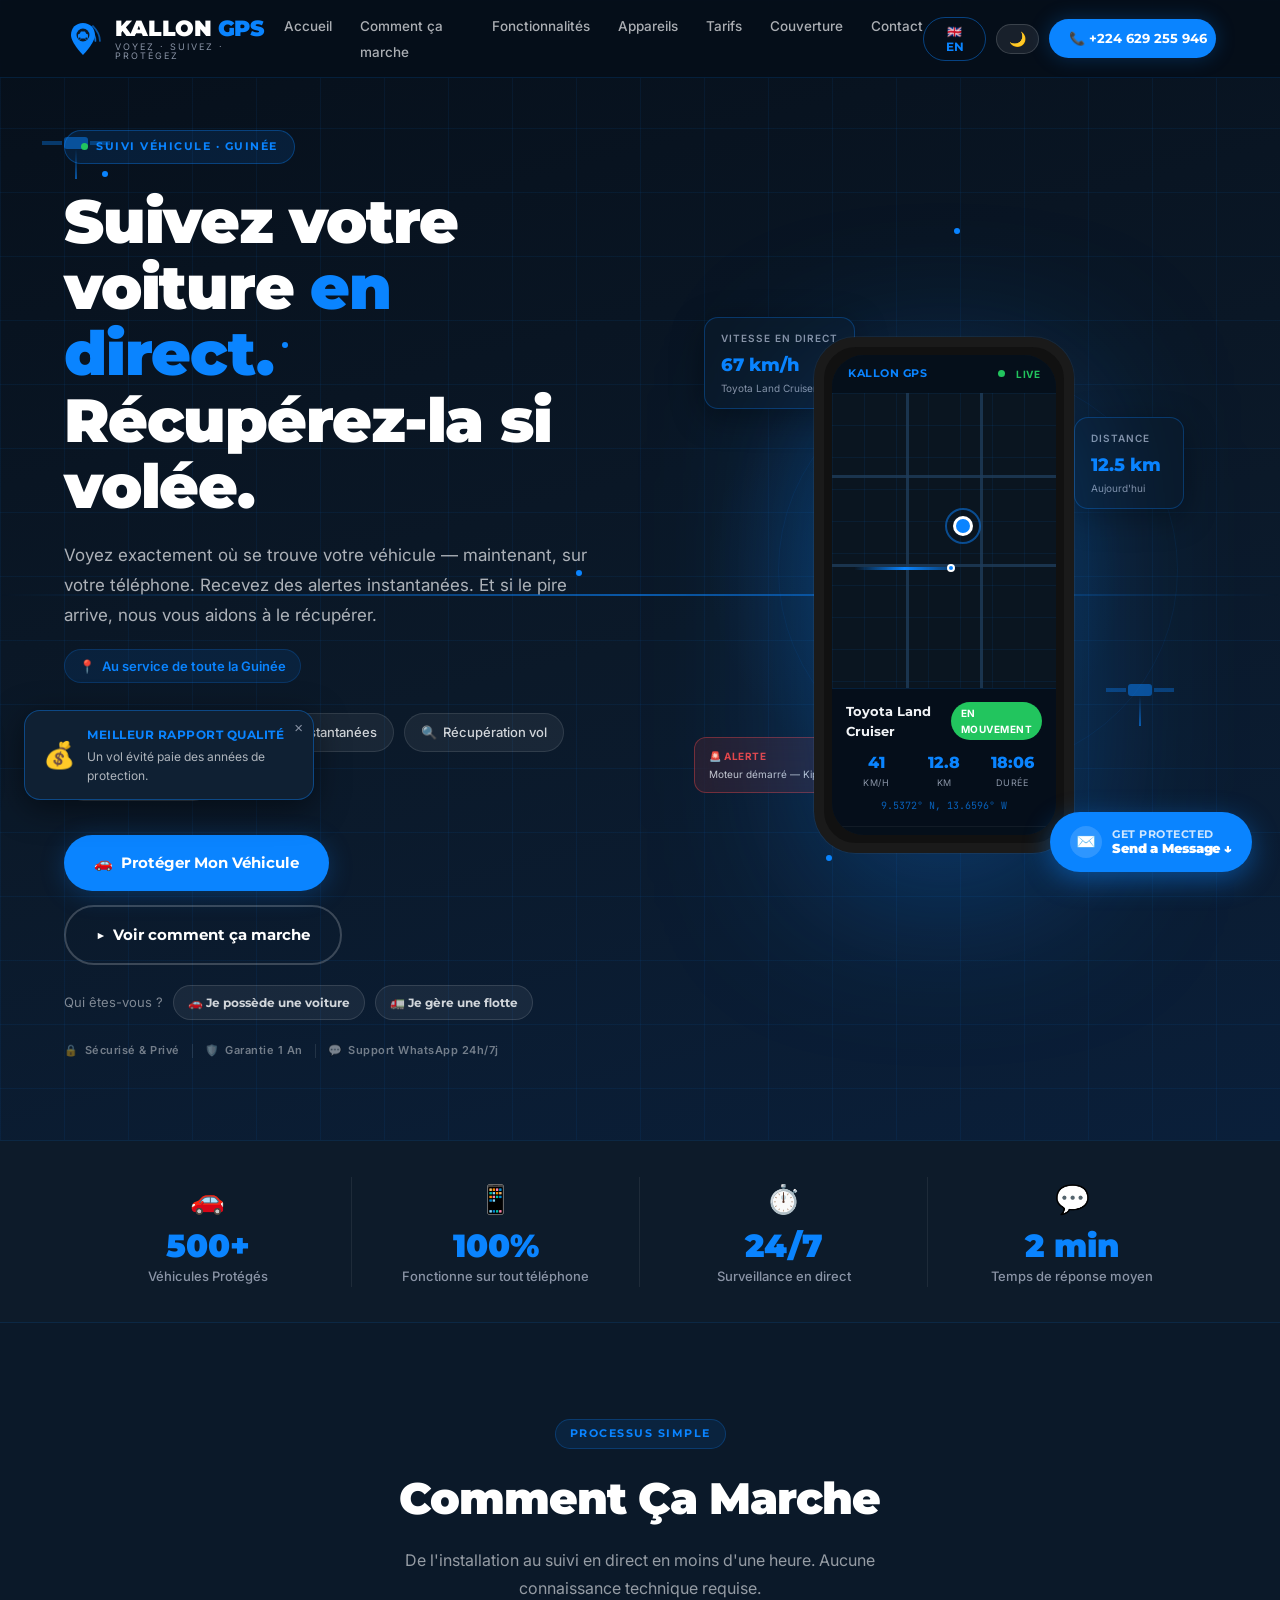
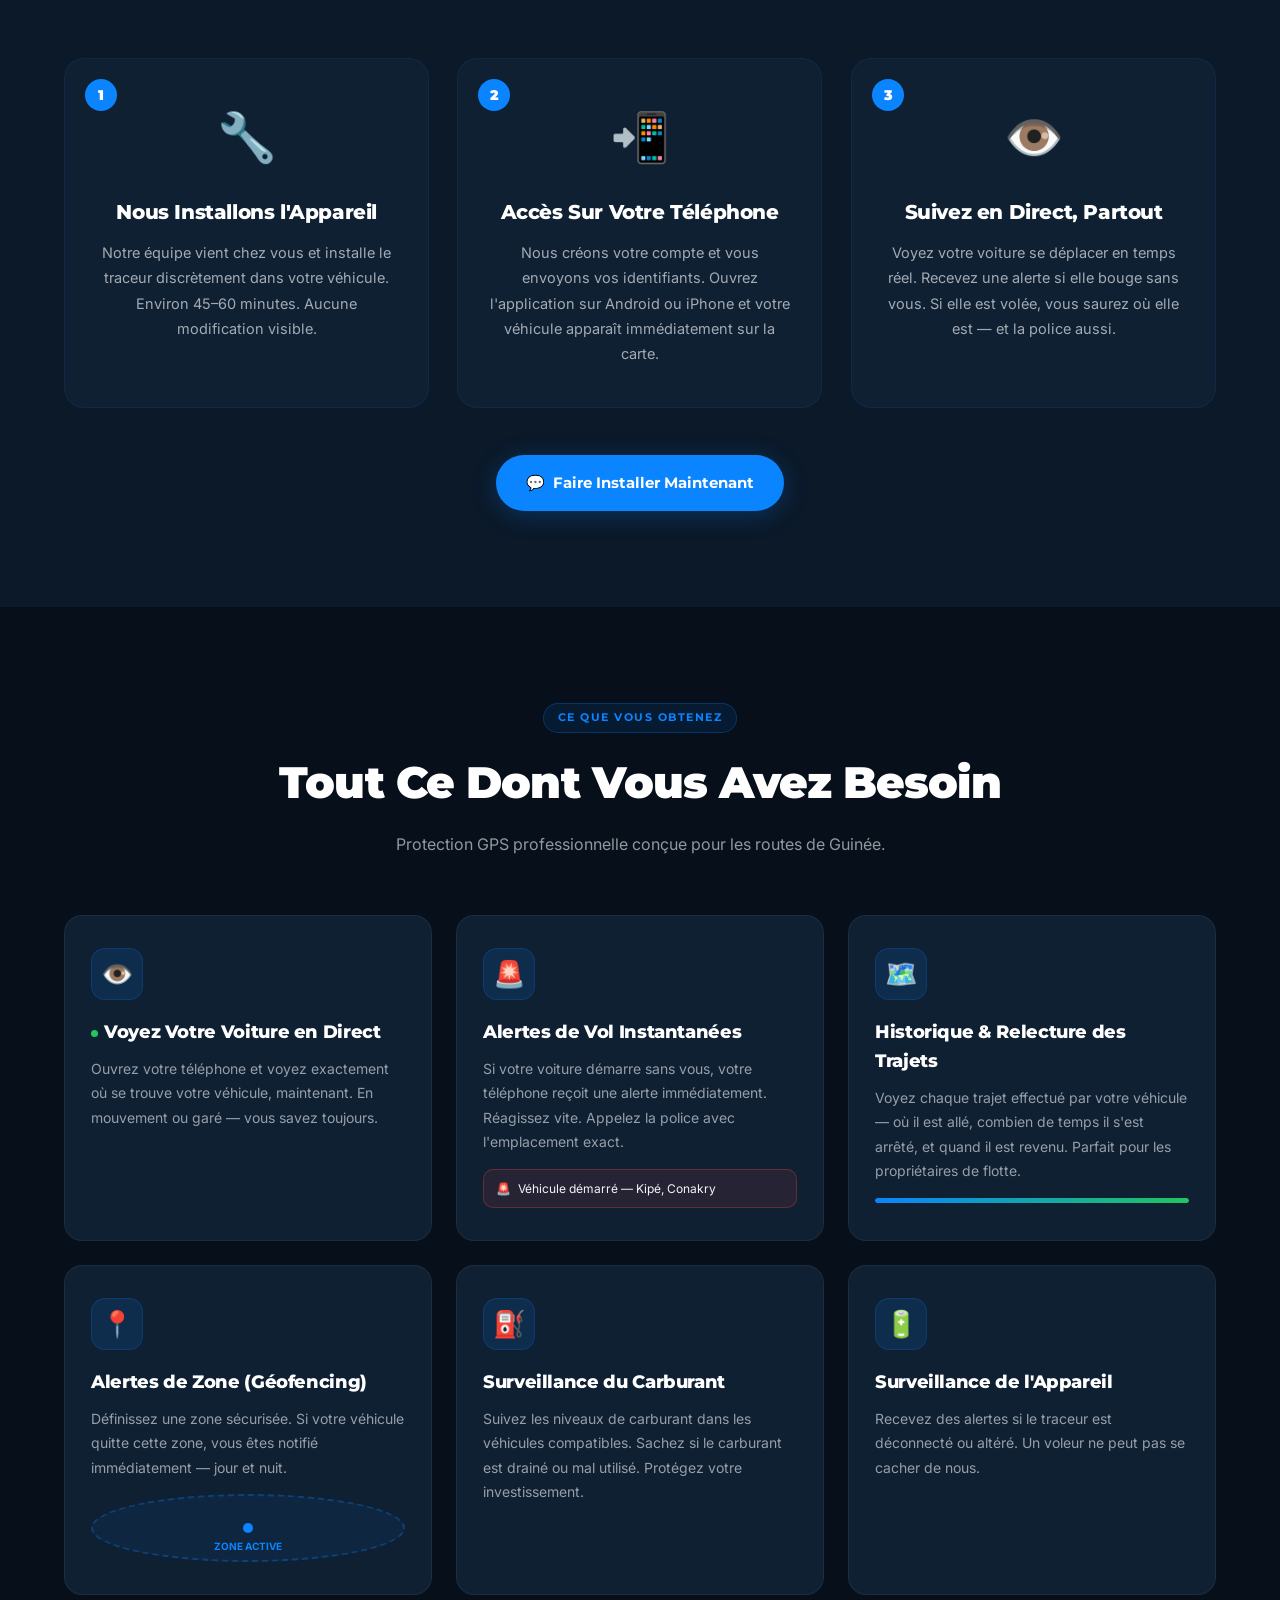
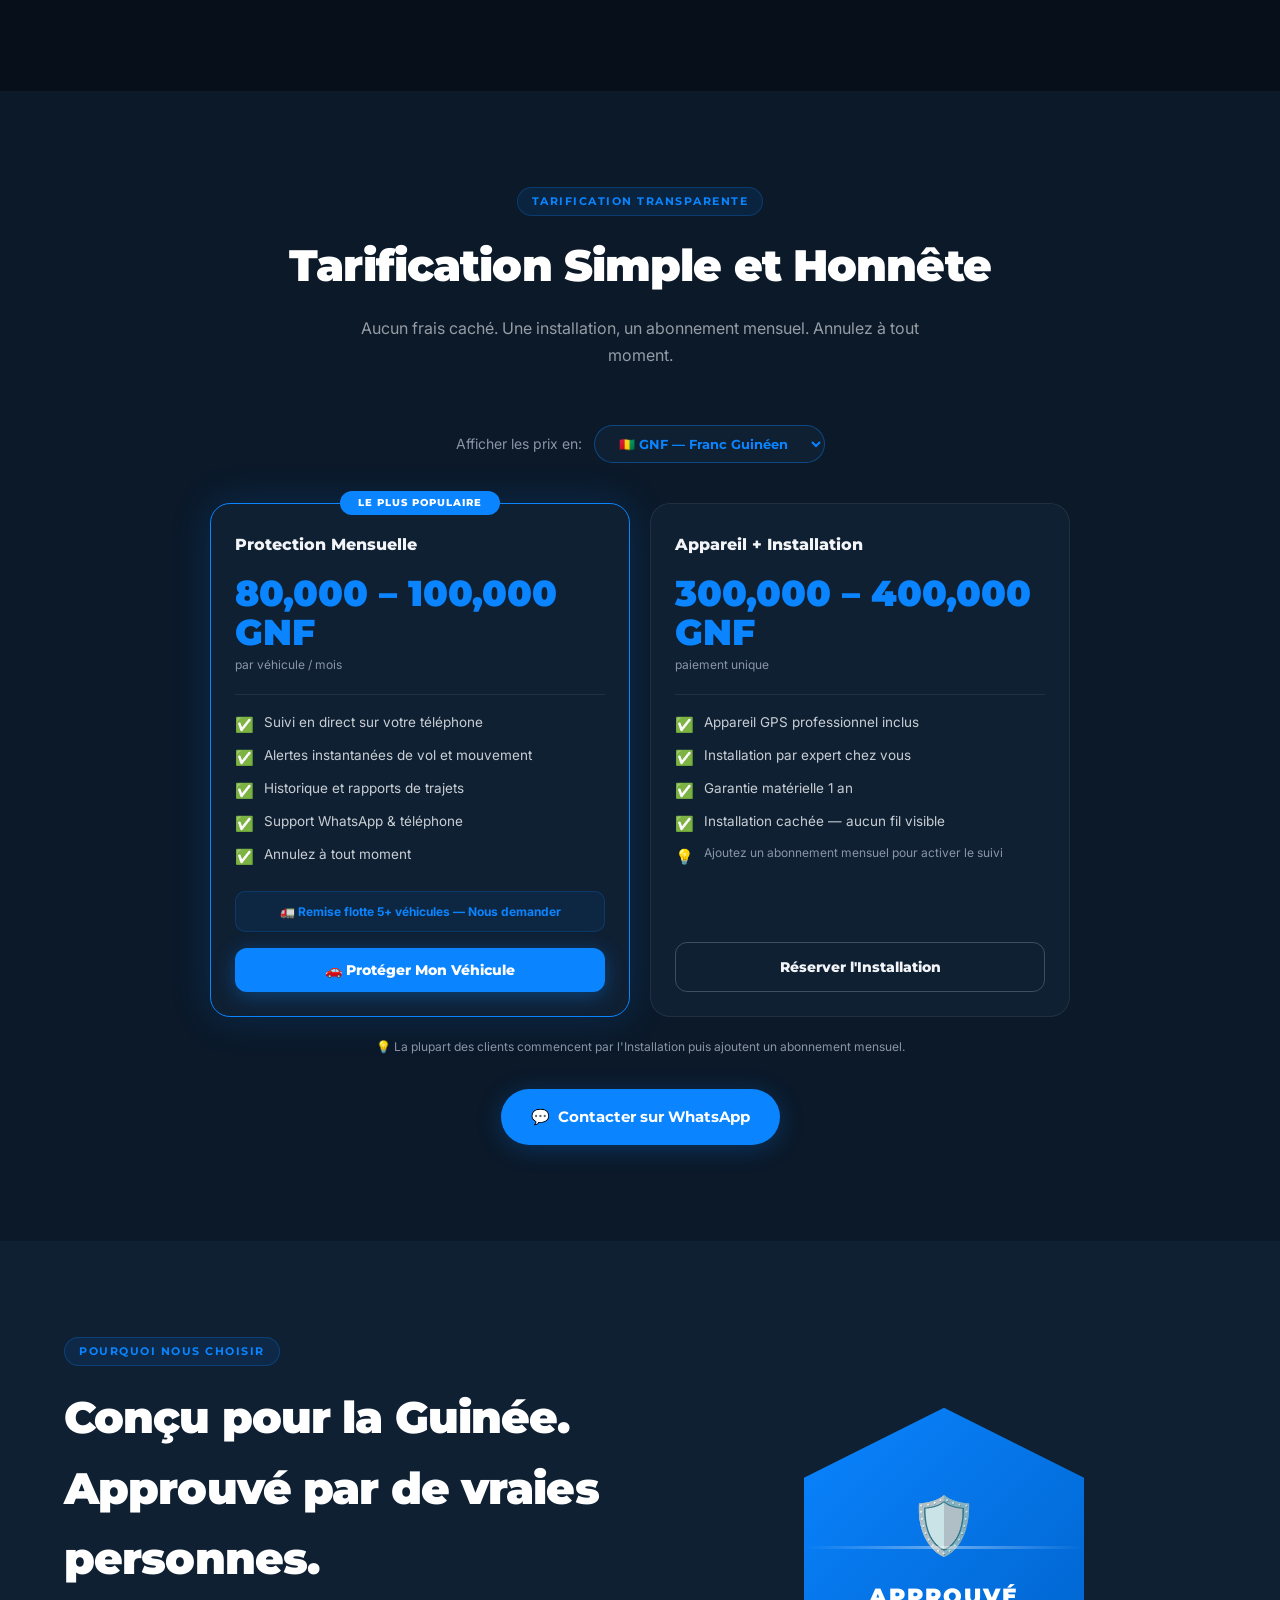
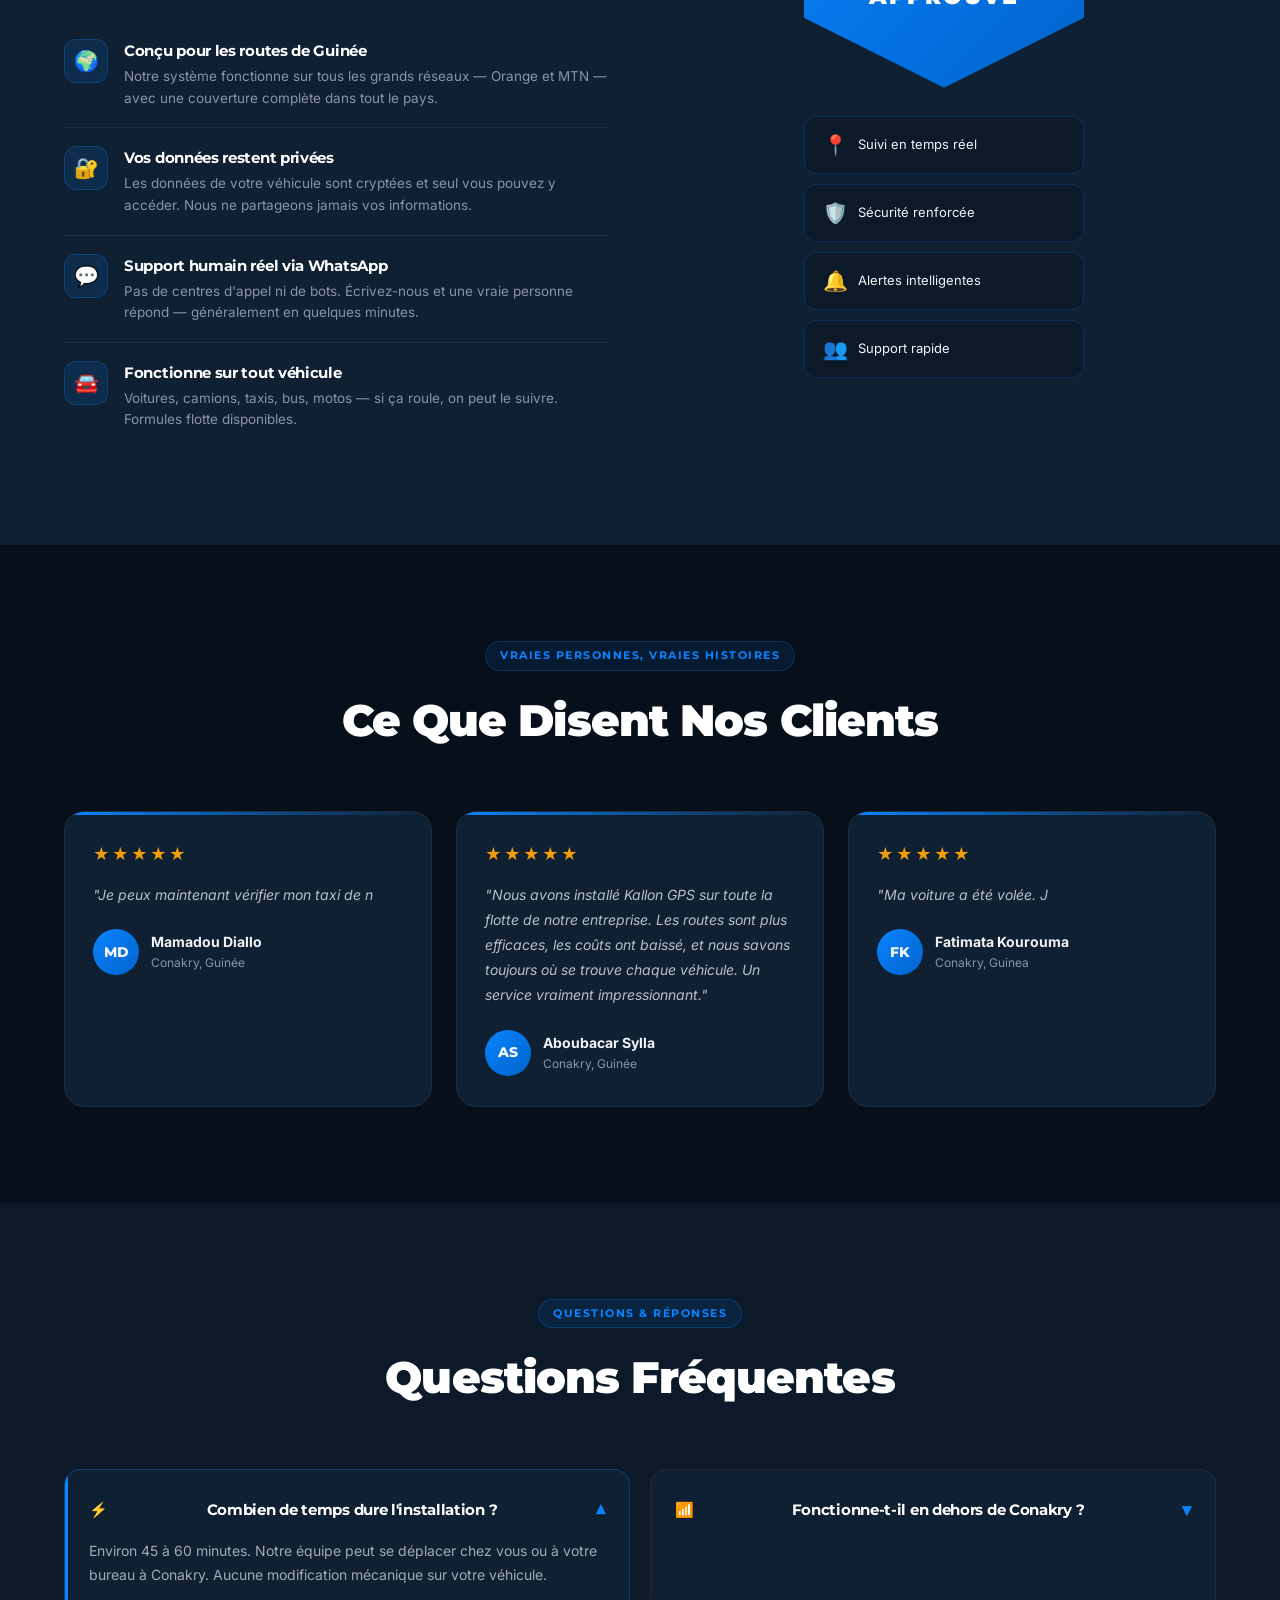
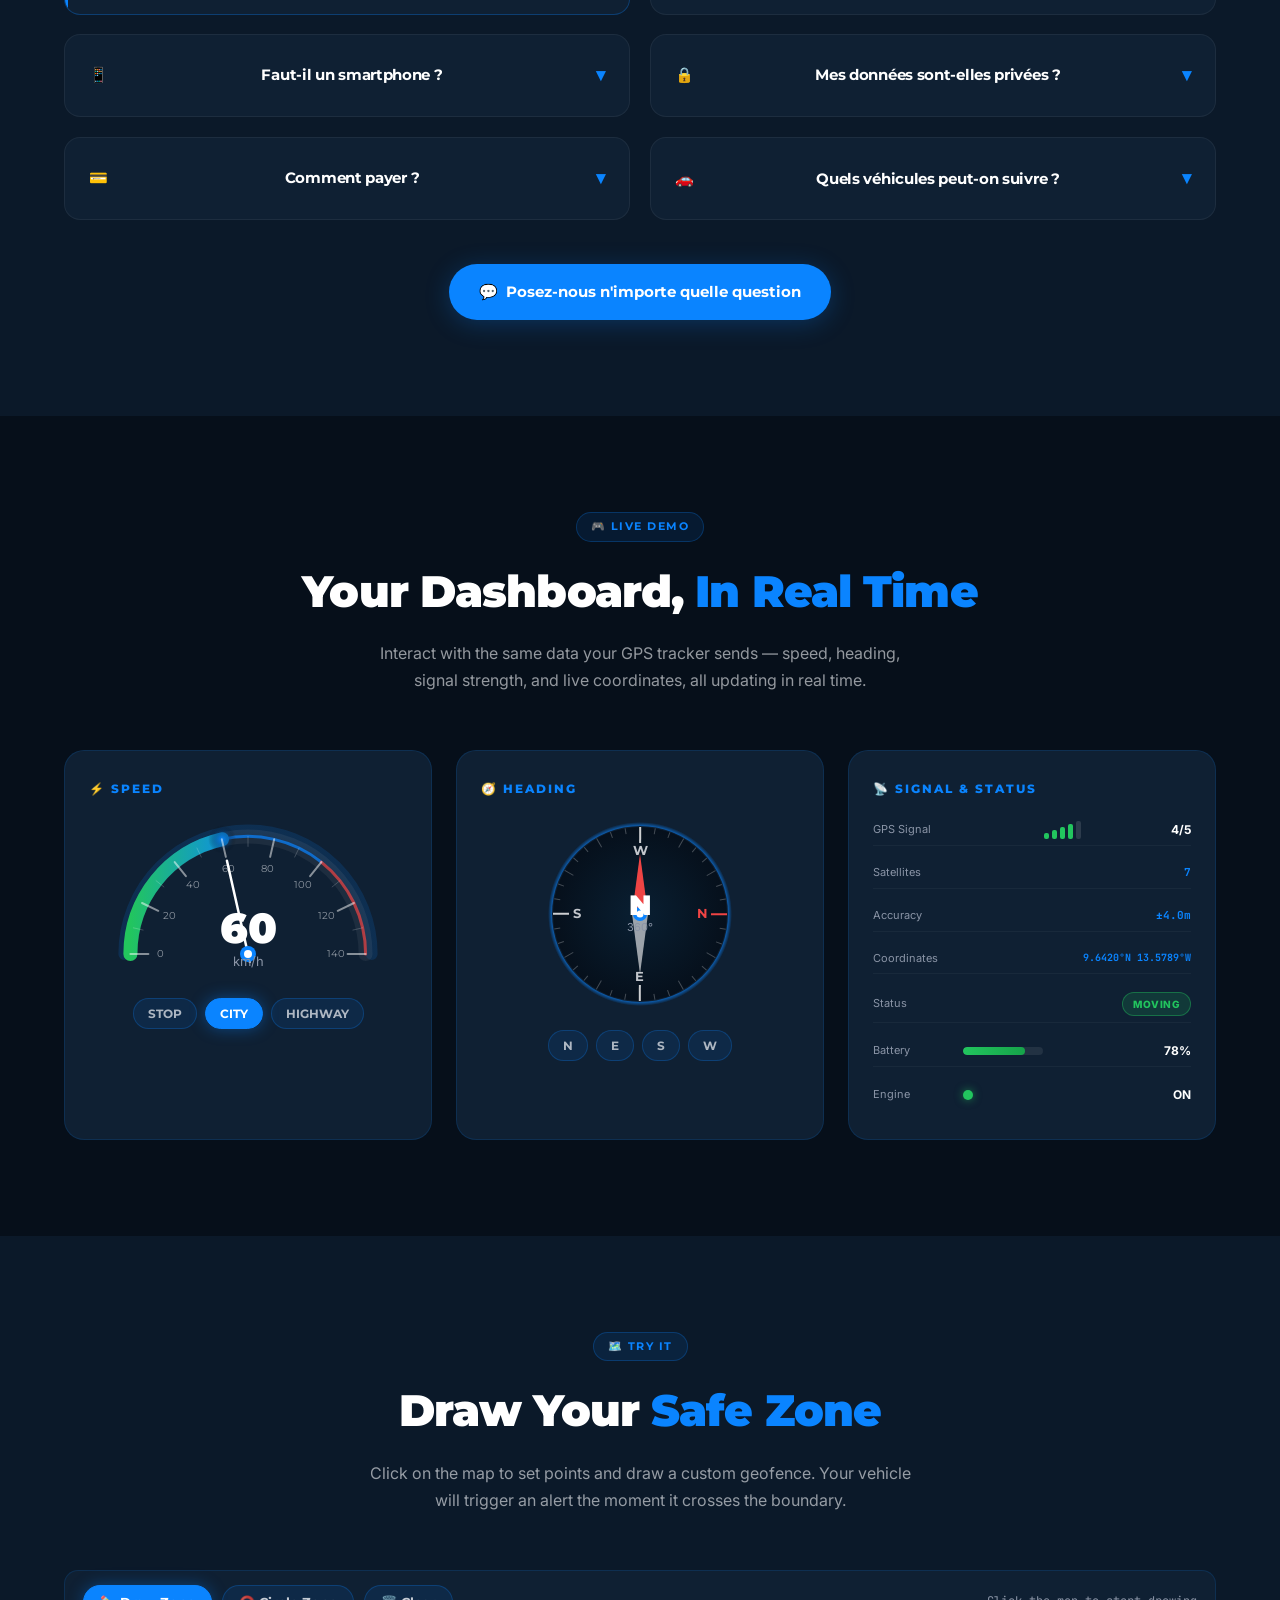
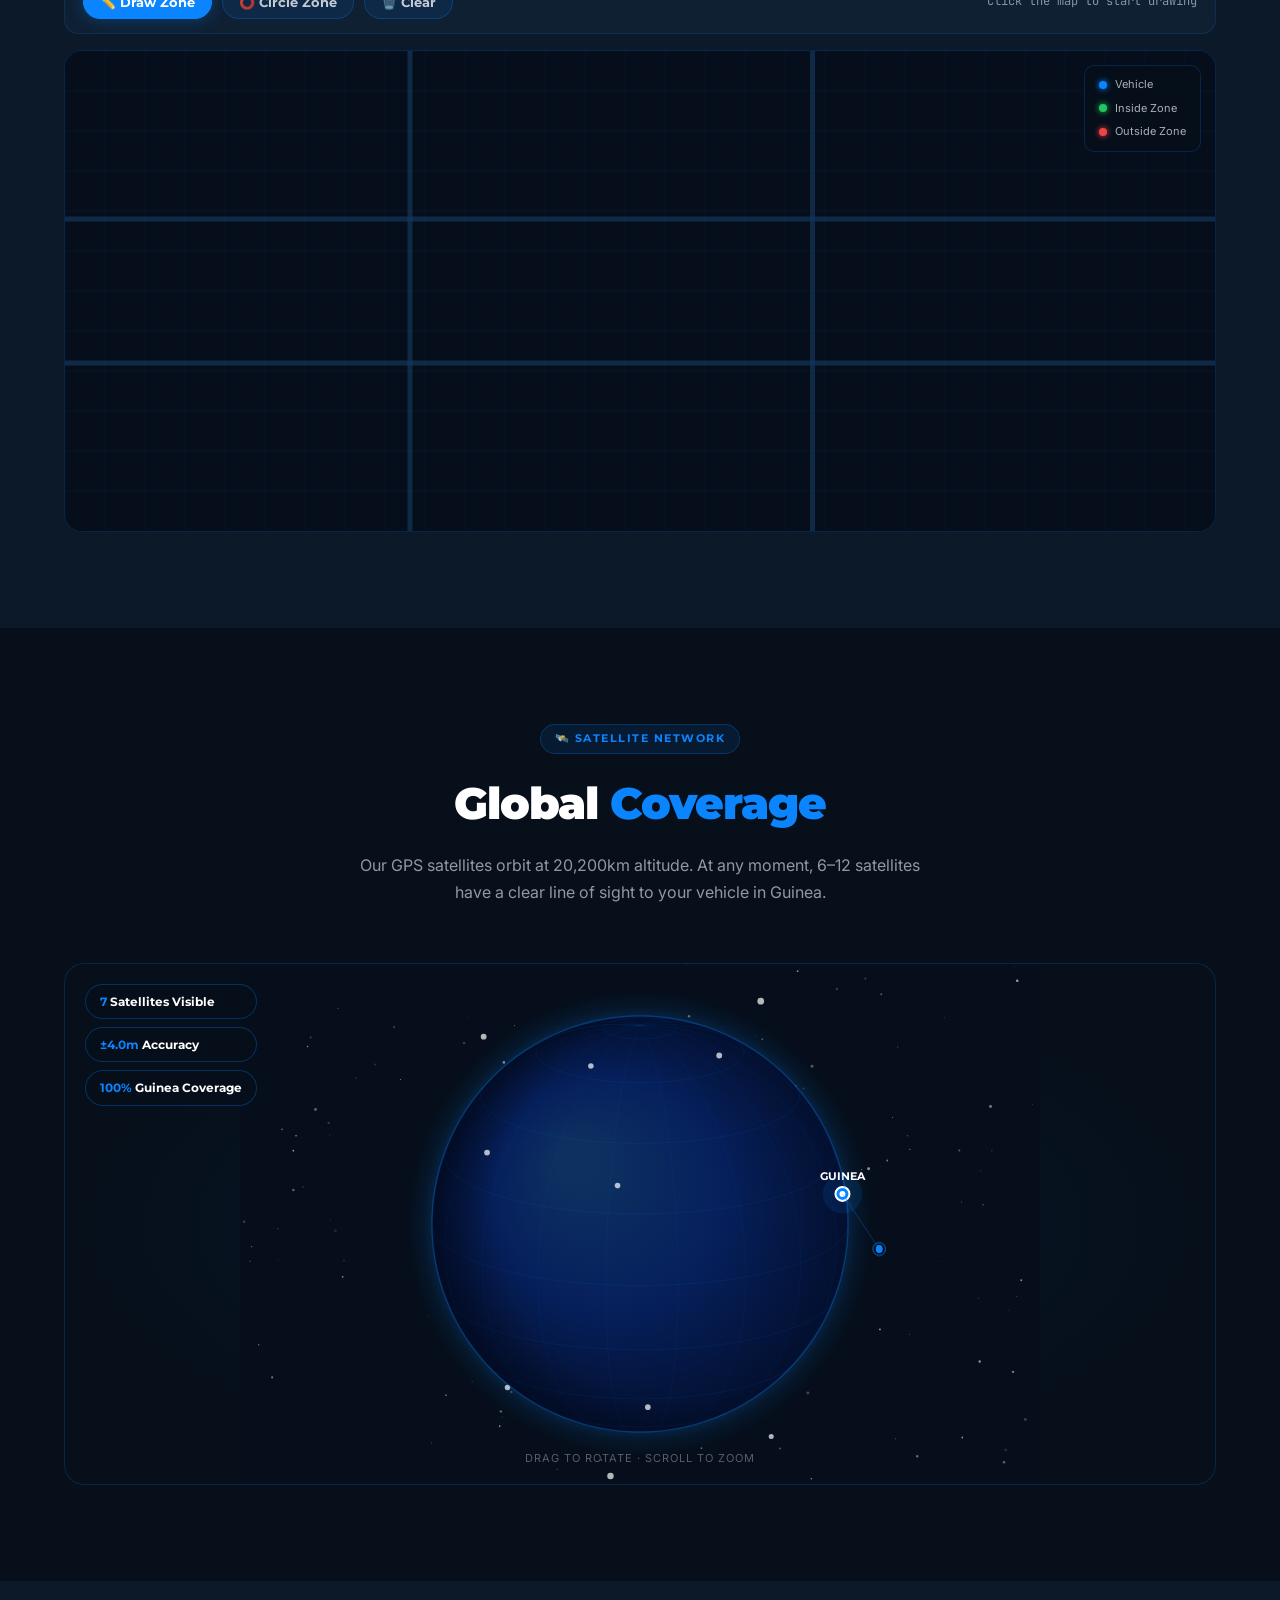
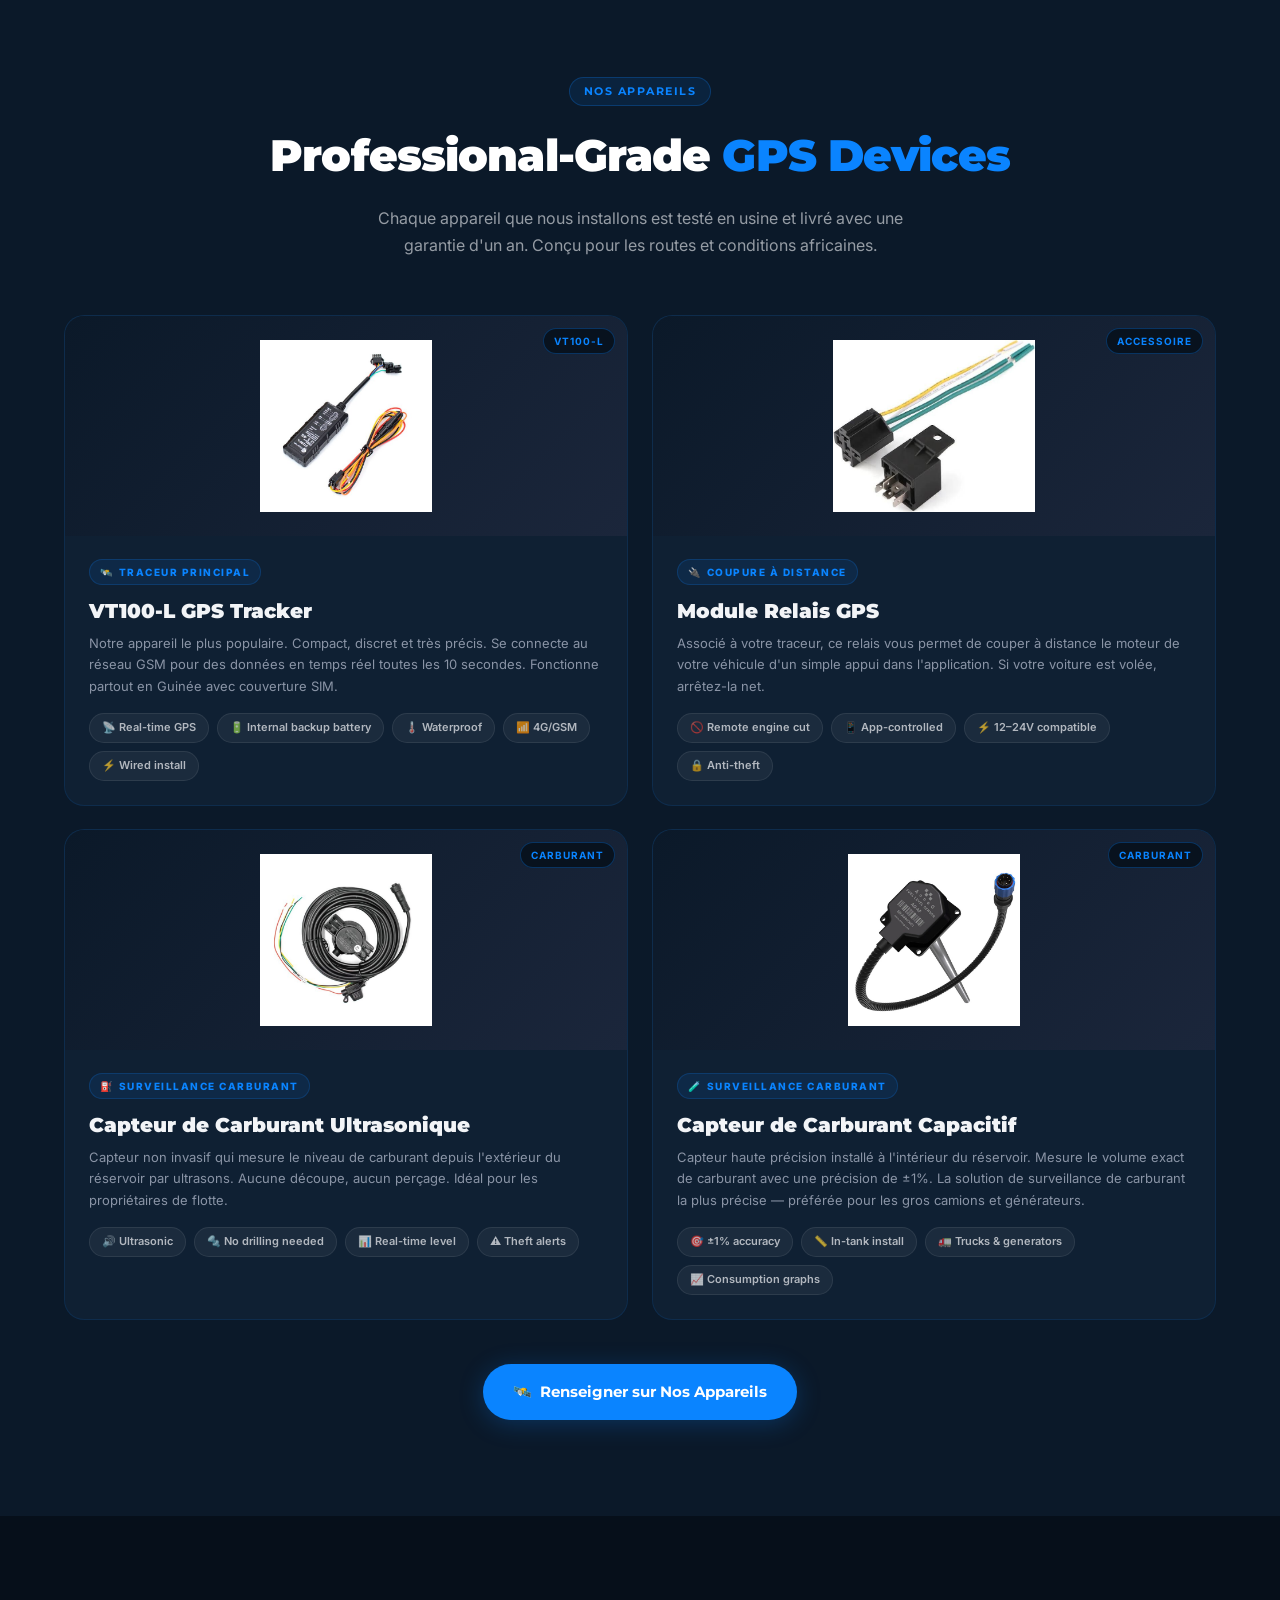
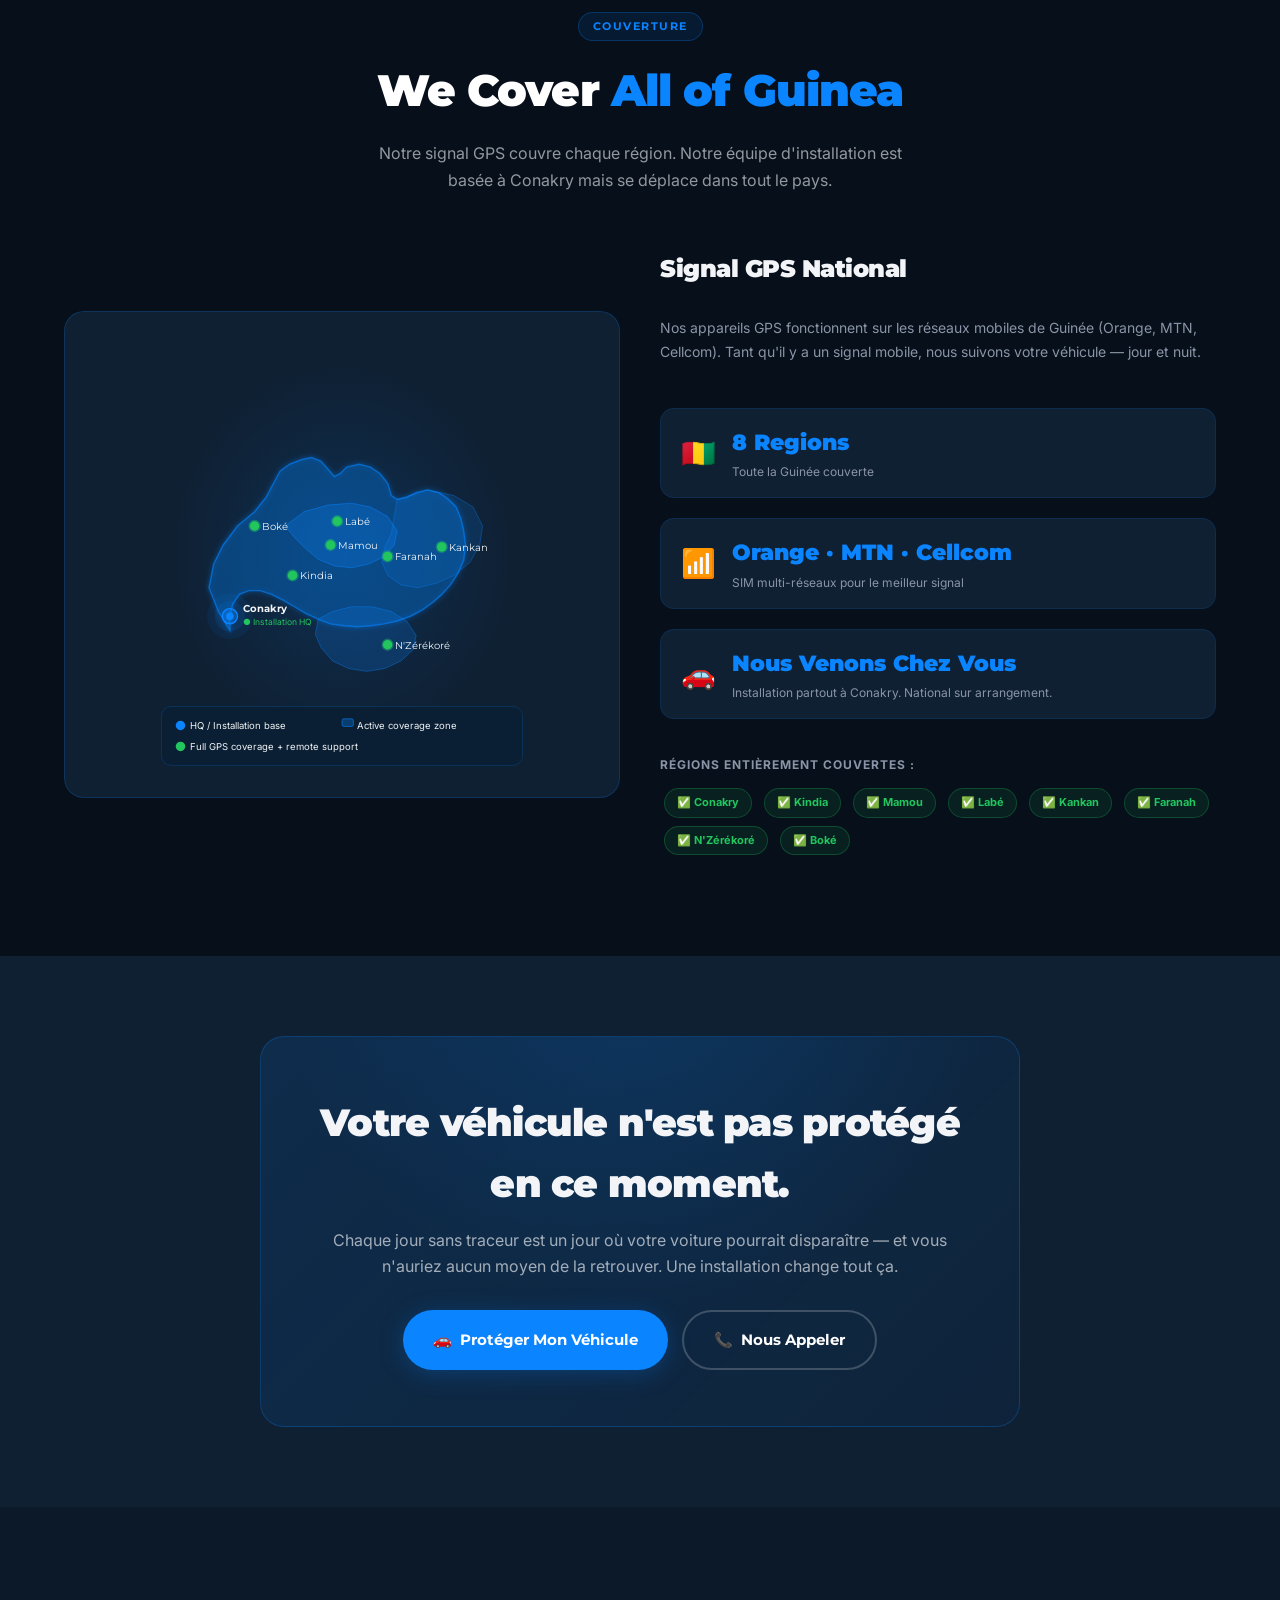
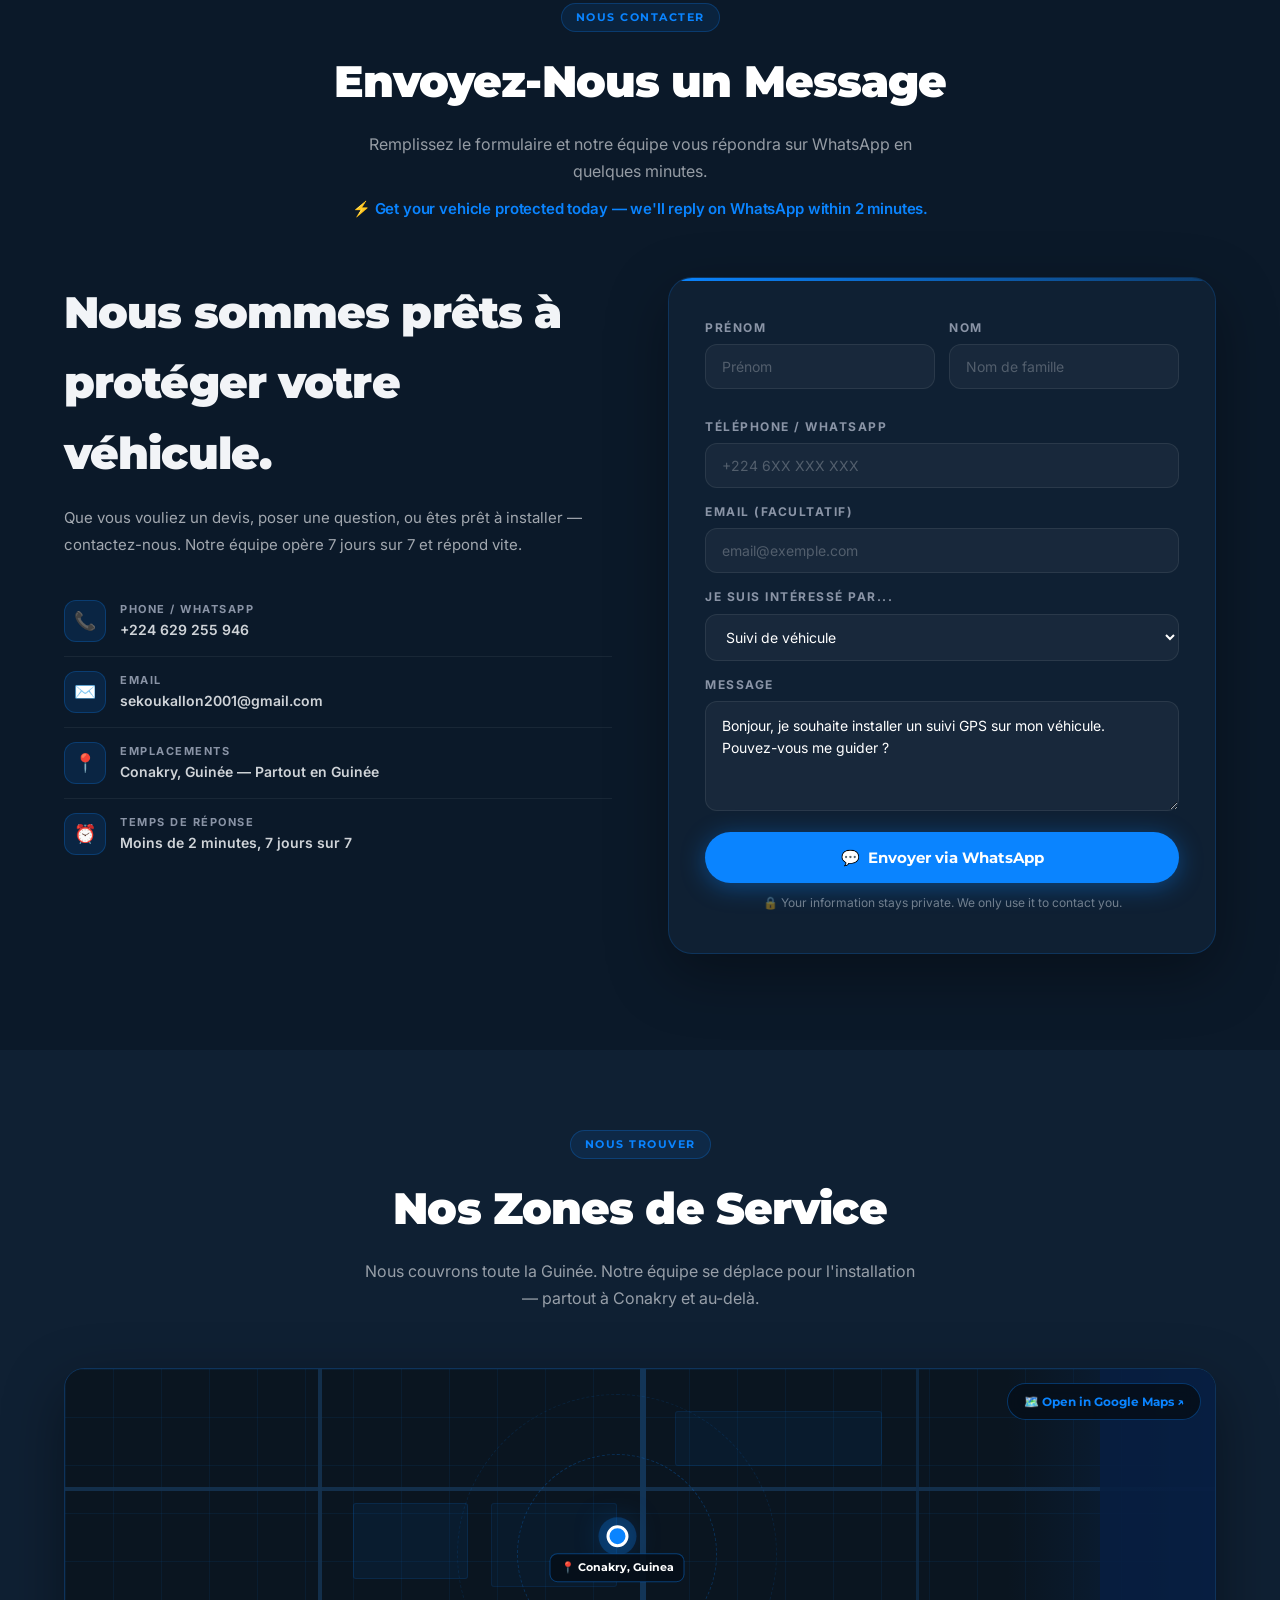
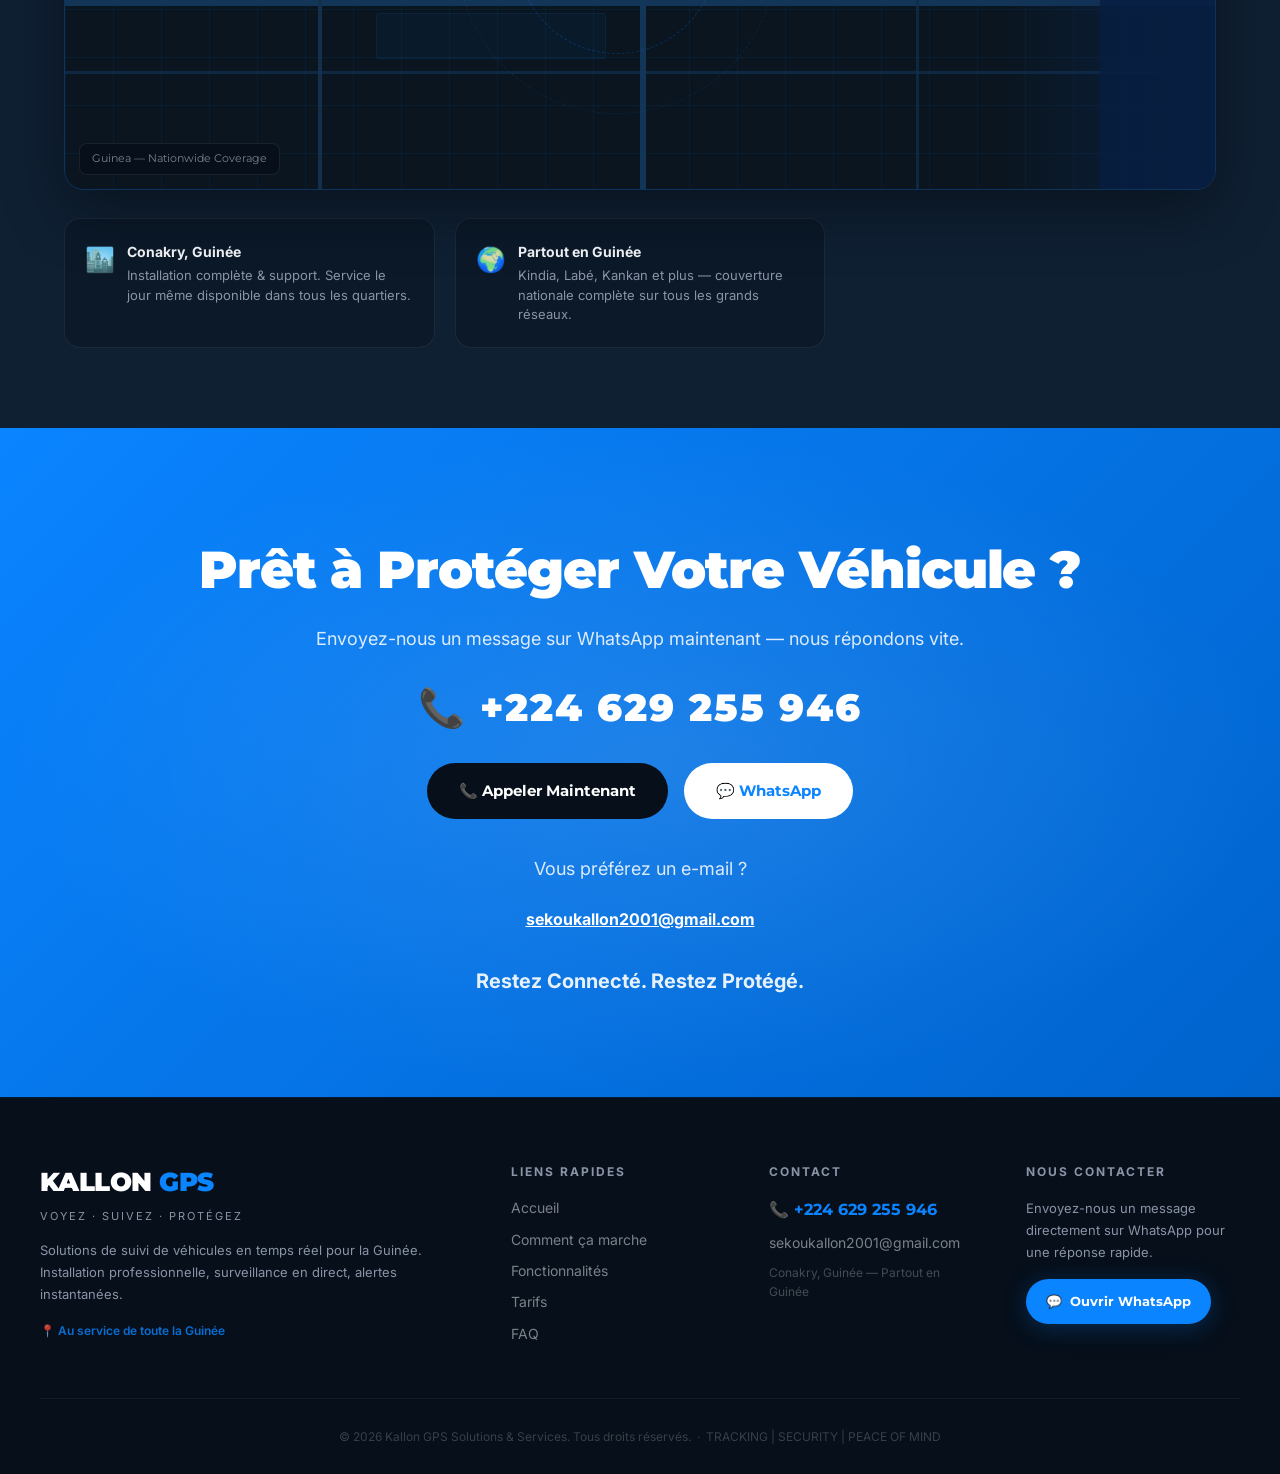
==== index.html @ 454a9c8e "Update index.html" ====
<!DOCTYPE html>
<html lang="en">
<head>
    <meta charset="UTF-8">
    <meta name="viewport" content="width=device-width, initial-scale=1.0">
    <meta name="description" content="Kallon GPS Solutions & Services — Suivi en temps réel pour protéger ce qui compte le plus. Conakry, Guinée.">
    <title>Kallon GPS | Voyez. Suivez. Protégez.</title>
    <meta property="og:title" content="Kallon GPS | Voyez. Suivez. Protégez.">
    <meta property="og:description" content="Suivez votre véhicule en temps réel. Alertes instantanées. Récupération en cas de vol. Guinée.">
    <meta property="og:type" content="website">
    <meta property="og:url" content="https://gps-tracking-service.vercel.app/">
    <meta name="twitter:card" content="summary_large_image">
    <meta property="og:image" content="https://gps-tracking-service.vercel.app/og-image.png">
    <meta name="twitter:image" content="https://gps-tracking-service.vercel.app/og-image.png">
    <link rel="canonical" href="https://gps-tracking-service.vercel.app/">

    <!-- Non-blocking font loading -->
    <link rel="preconnect" href="https://fonts.googleapis.com">
    <link rel="preconnect" href="https://fonts.gstatic.com" crossorigin>
    <link rel="preload" as="style" href="https://fonts.googleapis.com/css2?family=Montserrat:wght@400;500;600;700;800;900&family=Inter:wght@400;500;600&family=JetBrains+Mono:wght@400;500&display=swap" onload="this.onload=null;this.rel='stylesheet'">
    <noscript><link rel="stylesheet" href="https://fonts.googleapis.com/css2?family=Montserrat:wght@400;500;600;700;800;900&family=Inter:wght@400;500;600&family=JetBrains+Mono:wght@400;500&display=swap"></noscript>

    <!-- JSON-LD Structured Data -->
    <script type="application/ld+json">
    {
      "@context": "https://schema.org",
      "@type": "LocalBusiness",
      "name": "Kallon GPS Solutions & Services",
      "description": "Real-time vehicle tracking solutions for Guinea. Professional installation, live monitoring, instant theft alerts.",
      "url": "https://gps-tracking-service.vercel.app/",
      "telephone": "+224629255946",
      "email": "sekoukallon2001@gmail.com",
      "address": {
        "@type": "PostalAddress",
        "addressLocality": "Conakry",
        "addressCountry": "GN"
      },
      "areaServed": "Guinea",
      "priceRange": "$9–$46",
      "offers": [
        {
          "@type": "Offer",
          "name": "Monthly GPS Tracking Plan",
          "price": "9",
          "priceCurrency": "USD",
          "description": "Live tracking, instant alerts, trip history & WhatsApp support"
        },
        {
          "@type": "Offer",
          "name": "GPS Device + Installation",
          "price": "34",
          "priceCurrency": "USD",
          "description": "Professional GPS device with expert installation at your location"
        }
      ]
    }
    </script>
    <style>
        :root {
            --blue:      #0A84FF;
            --blue-dark: #0063CC;
            --blue-glow: rgba(10,132,255,0.25);
            --navy:      #0D1B2A;
            --navy-deep: #060F1A;
            --navy-mid:  #0B1929;
            --navy-card: #0F2033;
            --navy-2:    #1B263B;
            --white:     #F2F4F7;
            --grey:      #8A94A6;
            --green:     #22C55E;
            --red:       #EF4444;
        }

        * { margin:0; padding:0; box-sizing:border-box; }
        html { scroll-behavior:smooth; }
        body {
            font-family:'Inter', sans-serif;
            background:var(--navy-deep);
            color:var(--white);
            line-height:1.6;
            -webkit-font-smoothing:antialiased;
        }
        h1,h2,h3,h4 {
            font-family:'Montserrat', sans-serif;
            letter-spacing:-0.02em;
        }
        .container { max-width:1200px; margin:0 auto; padding:0 24px; }
        section { padding:96px 0; }

        /* ── SCROLLBAR ── */
        ::-webkit-scrollbar { width:6px; }
        ::-webkit-scrollbar-track { background:var(--navy-deep); }
        ::-webkit-scrollbar-thumb { background:var(--blue); border-radius:3px; }

        /* ──────────────────────────────────────────
           NAV
        ────────────────────────────────────────── */
        nav {
            position:fixed; top:0; left:0; right:0;
            background:rgba(6,15,26,0.92);
            backdrop-filter:blur(20px);
            -webkit-backdrop-filter:blur(20px);
            z-index:1000;
            transition:transform 0.35s ease;
            border-bottom:1px solid rgba(10,132,255,0.15);
        }
        .nav-content {
            display:flex; align-items:center; justify-content:space-between;
            padding:13px 24px; max-width:1200px; margin:0 auto;
        }
        .logo { display:flex; align-items:center; gap:11px; text-decoration:none; }
        .logo-text { display:flex; flex-direction:column; line-height:1; }
        .logo-main {
            font-family:'Montserrat', sans-serif;
            font-weight:900; font-size:22px;
            color:#fff; letter-spacing:-0.02em;
        }
        .logo-main span { color:var(--blue); }
        .logo-tagline { font-size:9px; color:var(--grey); letter-spacing:2px; text-transform:uppercase; margin-top:2px; }
        .nav-links { display:flex; gap:28px; list-style:none; }
        .nav-links a {
            color:rgba(242,244,247,0.7); text-decoration:none;
            font-weight:500; font-size:13.5px;
            transition:color 0.2s;
        }
        .nav-links a:hover { color:#fff; }
        .nav-actions { display:flex; align-items:center; gap:10px; }
        .lang-toggle {
            background:transparent;
            border:1.5px solid rgba(10,132,255,0.45);
            color:var(--blue); padding:6px 14px;
            border-radius:50px; cursor:pointer;
            font-weight:700; font-size:12px;
            font-family:'Montserrat', sans-serif;
            transition:all 0.2s;
        }
        .lang-toggle:hover { background:var(--blue-glow); border-color:var(--blue); }
        .cta-nav {
            background:var(--blue); color:#fff;
            padding:9px 20px; border-radius:50px;
            font-weight:700; text-decoration:none;
            font-size:13px; transition:all 0.25s;
            font-family:'Montserrat', sans-serif;
            white-space:nowrap;
            box-shadow:0 0 20px var(--blue-glow);
        }
        .cta-nav:hover { background:var(--blue-dark); transform:translateY(-1px); }
        .hamburger { display:none; flex-direction:column; gap:5px; cursor:pointer; }
        .hamburger span { width:24px; height:2.5px; background:var(--white); border-radius:3px; transition:0.3s; }
        .mobile-menu {
            display:none; flex-direction:column;
            background:var(--navy); border-top:1px solid rgba(10,132,255,0.12);
        }
        .mobile-menu.active { display:flex; }
        .mobile-menu a {
            color:rgba(242,244,247,0.85); text-decoration:none;
            padding:16px 24px; font-size:15px; font-weight:500;
            border-bottom:1px solid rgba(255,255,255,0.05);
        }
        .mobile-menu a:hover { color:var(--blue); }

        /* ──────────────────────────────────────────
           HERO
        ────────────────────────────────────────── */
        .hero {
            min-height:100vh;
            background:linear-gradient(165deg, #060F1A 0%, #0B1929 55%, #0A1F3A 100%);
            position:relative; display:flex; align-items:center;
            overflow:hidden; padding:130px 0 80px;
        }

        /* Circuit-board grid */
        .hero-grid {
            position:absolute; inset:0;
            background-image:
                linear-gradient(rgba(10,132,255,0.07) 1px, transparent 1px),
                linear-gradient(90deg, rgba(10,132,255,0.07) 1px, transparent 1px);
            background-size:64px 64px;
            animation:gridDrift 60s linear infinite;
            z-index:1;
        }
        @keyframes gridDrift {
            0% { background-position:0 0; }
            100% { background-position:64px 64px; }
        }

        /* Signal rings */
        .hero-rings {
            position:absolute; right:-80px; top:50%;
            transform:translateY(-50%);
            width:700px; height:700px; z-index:2;
        }
        .ring {
            position:absolute; border-radius:50%;
            border:1.5px solid rgba(10,132,255,0.18);
            top:50%; left:50%; transform:translate(-50%,-50%);
            animation:ringExpand 6s ease-out infinite;
        }
        @keyframes ringExpand {
            0%   { width:60px; height:60px; opacity:0.9; border-color:rgba(10,132,255,0.5); }
            100% { width:700px; height:700px; opacity:0; }
        }

        /* Glowing orb behind rings */
        .hero-orb {
            position:absolute; right:12%; top:50%;
            transform:translateY(-50%);
            width:420px; height:420px; z-index:2;
            background:radial-gradient(circle, rgba(10,132,255,0.18) 0%, transparent 70%);
            border-radius:50%;
            animation:orbPulse 4s ease-in-out infinite;
        }
        @keyframes orbPulse {
            0%,100% { transform:translateY(-50%) scale(1); opacity:0.7; }
            50% { transform:translateY(-50%) scale(1.08); opacity:1; }
        }

        /* Scan line */
        .scan-line {
            position:absolute; left:0; right:0; height:2px;
            background:linear-gradient(90deg, transparent, rgba(10,132,255,0.6), transparent);
            animation:scanMove 8s linear infinite;
            z-index:3;
        }
        @keyframes scanMove {
            0% { top:-2px; opacity:0; }
            10% { opacity:1; }
            90% { opacity:1; }
            100% { top:100%; opacity:0; }
        }

        .hero-content {
            position:relative; z-index:10;
            display:grid; grid-template-columns:1fr 1fr;
            gap:64px; align-items:center;
            max-width:1200px; margin:0 auto; padding:0 24px;
        }

        .hero-chip {
            display:inline-flex; align-items:center; gap:8px;
            background:rgba(10,132,255,0.12);
            border:1px solid rgba(10,132,255,0.35);
            color:var(--blue); padding:7px 16px;
            border-radius:50px; font-size:11px;
            font-weight:700; letter-spacing:1.5px;
            text-transform:uppercase; margin-bottom:24px;
            font-family:'Montserrat', sans-serif;
        }
        .hero-chip .dot {
            width:7px; height:7px; background:var(--green);
            border-radius:50%;
            animation:livePulse 1.5s ease-in-out infinite;
        }

        .hero h1 {
            font-size:clamp(38px, 4.8vw, 62px);
            font-weight:900;
            line-height:1.08;
            margin-bottom:22px;
            color:#fff;
        }
        .hero h1 .blue { color:var(--blue); }
        .hero-sub {
            font-size:17px; color:rgba(242,244,247,0.7);
            margin-bottom:18px; line-height:1.75;
        }
        .location-pill {
            display:inline-flex; align-items:center; gap:7px;
            background:rgba(10,132,255,0.1);
            border:1px solid rgba(10,132,255,0.2);
            color:var(--blue); padding:6px 14px;
            border-radius:50px; font-size:13px; font-weight:600;
            margin-bottom:30px;
        }

        .hero-badges { display:flex; gap:10px; flex-wrap:wrap; margin-bottom:34px; }
        .badge-pill {
            background:rgba(255,255,255,0.06);
            border:1px solid rgba(255,255,255,0.1);
            color:rgba(242,244,247,0.85);
            padding:8px 16px; border-radius:50px;
            font-size:13px; font-weight:500;
            display:flex; align-items:center; gap:6px;
            transition:all 0.2s;
        }
        .badge-pill:hover {
            background:rgba(10,132,255,0.12);
            border-color:rgba(10,132,255,0.35);
            color:var(--blue);
        }

        .btn-row { display:flex; gap:14px; flex-wrap:wrap; }
        .btn-primary {
            background:var(--blue); color:#fff;
            border:none; padding:16px 30px;
            font-size:15px; font-weight:700;
            border-radius:50px; cursor:pointer;
            transition:all 0.25s;
            text-decoration:none;
            display:inline-flex; align-items:center; gap:8px;
            font-family:'Montserrat', sans-serif;
            box-shadow:0 4px 24px var(--blue-glow);
        }
        .btn-primary:hover {
            background:var(--blue-dark);
            transform:translateY(-2px);
            box-shadow:0 8px 32px rgba(10,132,255,0.4);
        }
        .btn-outline {
            background:transparent; color:#fff;
            border:2px solid rgba(255,255,255,0.2);
            padding:16px 30px; font-size:15px; font-weight:700;
            border-radius:50px; cursor:pointer; transition:all 0.25s;
            text-decoration:none;
            display:inline-flex; align-items:center; gap:8px;
            font-family:'Montserrat', sans-serif;
        }
        .btn-outline:hover { border-color:var(--blue); color:var(--blue); }

        /* ── PHONE MOCKUP ── */
        .hero-visual { display:flex; justify-content:center; align-items:center; }
        .phone-wrap {
            position:relative; width:260px;
            filter:drop-shadow(0 40px 80px rgba(10,132,255,0.3));
        }
        .phone-frame {
            background:#111; border:10px solid #1a1a1a;
            border-radius:42px; padding:8px;
            box-shadow:0 0 0 1px rgba(255,255,255,0.05);
        }
        .phone-screen {
            background:var(--navy-mid); border-radius:32px;
            height:480px; overflow:hidden;
        }
        /* Phone top bar */
        .phone-topbar {
            background:rgba(6,15,26,0.96);
            padding:10px 16px; display:flex;
            align-items:center; justify-content:space-between;
            font-size:11px; font-weight:700;
            letter-spacing:0.5px;
        }
        .phone-app-name { color:var(--blue); font-family:'Montserrat',sans-serif; }
        .phone-live { display:flex; align-items:center; gap:5px; color:var(--green); font-size:10px; }
        /* Map area */
        .phone-map {
            height:295px; background:#0a1520;
            position:relative; overflow:hidden;
        }
        .map-grid-lines {
            position:absolute; inset:0;
            background-image:
                linear-gradient(rgba(10,132,255,0.08) 1px, transparent 1px),
                linear-gradient(90deg, rgba(10,132,255,0.08) 1px, transparent 1px);
            background-size:32px 32px;
        }
        .map-road-h { position:absolute; height:3px; background:rgba(30,60,90,0.8); width:100%; }
        .map-road-v { position:absolute; width:3px; background:rgba(30,60,90,0.8); height:100%; }
        .map-pin {
            position:absolute; top:42%; left:54%;
            z-index:10;
        }
        .pin-dot {
            width:20px; height:20px; background:var(--blue);
            border-radius:50%; border:3px solid #fff;
            animation:pinPulse 2s infinite;
            box-shadow:0 0 0 0 var(--blue-glow);
        }
        @keyframes pinPulse {
            0%,100% { box-shadow:0 0 0 0 rgba(10,132,255,0.7); }
            70% { box-shadow:0 0 0 14px transparent; }
        }
        /* Route line on phone */
        .phone-route {
            position:absolute; bottom:40%; left:10%;
            width:45%; height:3px;
            background:linear-gradient(90deg, transparent, var(--blue), rgba(10,132,255,0.3));
            border-radius:3px; animation:routeAnim 3s linear infinite;
        }
        @keyframes routeAnim { 0%,100%{opacity:0.6} 50%{opacity:1} }

        /* Phone info panel */
        .phone-info {
            padding:12px 14px;
            background:rgba(6,15,26,0.98);
            border-top:1px solid rgba(10,132,255,0.15);
        }
        .phone-info-row {
            display:flex; justify-content:space-between;
            align-items:center; margin-bottom:8px;
        }
        .phone-vehicle-name { font-weight:700; font-size:13px; font-family:'Montserrat',sans-serif; }
        .status-badge {
            background:var(--green); color:#fff;
            padding:3px 10px; border-radius:20px;
            font-size:10px; font-weight:700; letter-spacing:0.5px;
        }
        .phone-stats {
            display:grid; grid-template-columns:1fr 1fr 1fr;
            gap:8px; margin-top:8px;
        }
        .phone-stat { text-align:center; }
        .phone-stat-val { font-size:16px; font-weight:800; color:var(--blue); font-family:'Montserrat',sans-serif; }
        .phone-stat-label { font-size:9px; color:var(--grey); text-transform:uppercase; letter-spacing:0.5px; }
        /* GPS coord ticker */
        .phone-coord {
            font-family:monospace; font-size:10px;
            color:rgba(10,132,255,0.7); margin-top:8px;
            text-align:center;
        }

        /* Phone status dots (bottom nav) */
        .phone-nav {
            display:flex; justify-content:space-around;
            padding:10px 0; background:rgba(6,15,26,0.96);
            border-top:1px solid rgba(255,255,255,0.05);
        }
        .phone-nav-item {
            display:flex; flex-direction:column; align-items:center;
            gap:3px; font-size:9px; color:var(--grey);
        }
        .phone-nav-item.active { color:var(--blue); }
        .phone-nav-icon { font-size:16px; }

        /* Floating data card beside phone */
        .float-card {
            position:absolute; background:rgba(11,25,41,0.95);
            border:1px solid rgba(10,132,255,0.3);
            border-radius:14px; padding:12px 16px;
            backdrop-filter:blur(12px);
            box-shadow:0 8px 32px rgba(0,0,0,0.4);
        }
        .float-card-title { font-size:10px; color:var(--grey); text-transform:uppercase; letter-spacing:1px; margin-bottom:5px; font-weight:600; }
        .float-card-val { font-size:18px; font-weight:800; color:var(--blue); font-family:'Montserrat',sans-serif; }
        .float-card-sub { font-size:10px; color:var(--grey); }
        .float-card-alert {
            position:absolute; background:rgba(239,68,68,0.12);
            border:1px solid rgba(239,68,68,0.4);
            border-radius:12px; padding:10px 14px;
            backdrop-filter:blur(12px);
            animation:alertFloat 3s ease-in-out infinite;
        }
        @keyframes alertFloat {
            0%,100% { transform:translateY(0); }
            50% { transform:translateY(-5px); }
        }
        .float-alert-title { font-size:10px; font-weight:700; color:#EF4444; letter-spacing:0.5px; }
        .float-alert-body { font-size:10px; color:rgba(242,244,247,0.8); margin-top:2px; }

        /* ──────────────────────────────────────────
           STATS STRIP
        ────────────────────────────────────────── */
        .stats-strip {
            background:var(--navy);
            border-top:1px solid rgba(10,132,255,0.12);
            border-bottom:1px solid rgba(10,132,255,0.12);
            padding:36px 0;
        }
        .stats-grid {
            display:grid; grid-template-columns:repeat(4,1fr);
            gap:0; max-width:1200px; margin:0 auto; padding:0 24px;
        }
        .stat-item {
            text-align:center; padding:0 24px;
            border-right:1px solid rgba(255,255,255,0.07);
        }
        .stat-item:last-child { border-right:none; }
        .stat-icon { font-size:28px; margin-bottom:8px; display:block; }
        .stat-number {
            font-size:32px; font-weight:900; color:var(--blue);
            font-family:'Montserrat', sans-serif; line-height:1;
            margin-bottom:4px;
        }
        .stat-label { font-size:13px; color:var(--grey); font-weight:500; }

        /* ──────────────────────────────────────────
           SECTION HELPERS
        ────────────────────────────────────────── */
        .section-chip {
            display:inline-flex; align-items:center; gap:7px;
            background:rgba(10,132,255,0.1);
            border:1px solid rgba(10,132,255,0.25);
            color:var(--blue); padding:5px 14px;
            border-radius:50px; font-size:11px;
            font-weight:700; letter-spacing:1.5px;
            text-transform:uppercase;
            font-family:'Montserrat', sans-serif;
            margin-bottom:14px;
        }
        .section-title {
            font-size:clamp(30px, 3.5vw, 44px);
            font-weight:900; margin-bottom:14px; color:#fff;
        }
        .section-sub {
            font-size:16px; color:rgba(242,244,247,0.6);
            max-width:560px; line-height:1.7;
        }
        .section-head { text-align:center; margin-bottom:56px; }
        .section-head .section-sub { margin:0 auto; }

        /* ──────────────────────────────────────────
           HOW IT WORKS
        ────────────────────────────────────────── */
        #how { background:var(--navy-mid); }
        .steps { display:grid; grid-template-columns:repeat(3,1fr); gap:28px; }
        .step-card {
            background:var(--navy-card);
            border:1px solid rgba(10,132,255,0.1);
            border-radius:20px; padding:40px 28px;
            text-align:center; position:relative;
            transition:all 0.3s;
            overflow:hidden;
        }
        .step-card::before {
            content:''; position:absolute; inset:0;
            background:linear-gradient(135deg, rgba(10,132,255,0.08), transparent);
            opacity:0; transition:opacity 0.3s;
        }
        .step-card:hover { transform:translateY(-8px); border-color:rgba(10,132,255,0.4); }
        .step-card:hover::before { opacity:1; }
        .step-number {
            position:absolute; top:20px; left:20px;
            width:32px; height:32px;
            background:var(--blue); color:#fff;
            border-radius:50%;
            display:flex; align-items:center; justify-content:center;
            font-weight:900; font-size:14px;
            font-family:'Montserrat', sans-serif;
        }
        .step-icon { font-size:48px; margin-bottom:20px; display:block; }
        .step-card h3 {
            font-size:20px; font-weight:800;
            margin-bottom:12px; color:#fff;
        }
        .step-card p { color:rgba(242,244,247,0.65); font-size:14.5px; line-height:1.75; }

        /* connector line */
        .steps-connector {
            display:grid; grid-template-columns:repeat(3,1fr);
            margin-bottom:-14px; padding:0 28px;
            pointer-events:none;
        }
        .connector-line {
            border-top:2px dashed rgba(10,132,255,0.2);
            margin-top:60px; margin-left:50%;
        }
        .connector-line:last-child { border:none; }

        /* ──────────────────────────────────────────
           FEATURES
        ────────────────────────────────────────── */
        #features { background:var(--navy-deep); }
        .features-grid {
            display:grid;
            grid-template-columns:repeat(3,1fr);
            gap:24px;
        }
        .feature-card {
            background:var(--navy-card);
            border:1px solid rgba(255,255,255,0.06);
            border-radius:18px; padding:32px 26px;
            transition:all 0.3s; position:relative; overflow:hidden;
        }
        .feature-card::after {
            content:''; position:absolute;
            bottom:0; left:0; right:0; height:3px;
            background:linear-gradient(90deg, var(--blue), transparent);
            opacity:0; transition:opacity 0.3s;
        }
        .feature-card:hover { transform:translateY(-6px); border-color:rgba(10,132,255,0.3); }
        .feature-card:hover::after { opacity:1; }
        .feature-icon-wrap {
            width:52px; height:52px;
            background:rgba(10,132,255,0.12);
            border-radius:14px; display:flex;
            align-items:center; justify-content:center;
            font-size:26px; margin-bottom:18px;
            border:1px solid rgba(10,132,255,0.2);
            transition:all 0.3s;
        }
        .feature-card:hover .feature-icon-wrap {
            background:rgba(10,132,255,0.22);
            transform:scale(1.1) rotate(-5deg);
        }
        .feature-card h3 { font-size:18px; font-weight:800; margin-bottom:10px; color:#fff; }
        .feature-card p { color:rgba(242,244,247,0.6); font-size:14px; line-height:1.75; }

        /* animated demos inside feature cards */
        .live-dot {
            display:inline-block; width:7px; height:7px;
            background:var(--green); border-radius:50%;
            margin-right:6px; vertical-align:middle;
            animation:livePulse 1.5s ease-in-out infinite;
        }
        @keyframes livePulse {
            0%,100% { box-shadow:0 0 0 0 rgba(34,197,94,0.7); }
            50% { box-shadow:0 0 0 7px transparent; }
        }
        .alert-demo {
            margin-top:14px; background:rgba(239,68,68,0.1);
            border:1px solid rgba(239,68,68,0.3);
            border-radius:10px; padding:9px 12px; font-size:12px;
            display:flex; align-items:center; gap:7px;
            animation:alertBlink 3s ease-in-out infinite;
        }
        @keyframes alertBlink {
            0%,100% { border-color:rgba(239,68,68,0.25); background:rgba(239,68,68,0.07); }
            50% { border-color:rgba(239,68,68,0.7); background:rgba(239,68,68,0.18); }
        }
        .route-demo { margin-top:14px; height:5px; background:rgba(255,255,255,0.06); border-radius:3px; overflow:hidden; }
        .route-progress {
            height:100%;
            background:linear-gradient(90deg, var(--blue), var(--green));
            border-radius:3px; animation:routePlay 4s ease-in-out infinite;
        }
        @keyframes routePlay { 0%{width:0%} 80%{width:100%} 100%{width:100%} }
        .geofence-demo {
            margin-top:14px; position:relative; height:68px;
            background:rgba(10,132,255,0.06);
            border:2px dashed rgba(10,132,255,0.3);
            border-radius:50%; display:flex;
            align-items:center; justify-content:center;
            font-size:10px; color:var(--blue);
            animation:geoPulse 3s ease-in-out infinite;
        }
        @keyframes geoPulse {
            0%,100% { border-color:rgba(10,132,255,0.25); background:rgba(10,132,255,0.04); }
            50% { border-color:rgba(10,132,255,0.7); background:rgba(10,132,255,0.12); }
        }
        .geo-pin {
            position:absolute; top:50%; left:50%;
            transform:translate(-50%,-50%);
            width:10px; height:10px; background:var(--blue);
            border-radius:50%; animation:geoMove 4s ease-in-out infinite;
        }
        @keyframes geoMove {
            0% { transform:translate(-50%,-50%); }
            25% { transform:translate(0%,-80%); }
            50% { transform:translate(60%,-30%); }
            75% { transform:translate(20%,30%); }
            100% { transform:translate(-50%,-50%); }
        }

        /* Feature highlight row */
        .feature-highlight {
            display:grid; grid-template-columns:1fr 1fr;
            gap:28px; margin-top:24px;
        }
        .feature-highlight .feature-card { grid-column:auto; }

        /* ──────────────────────────────────────────
           PRICING
        ────────────────────────────────────────── */
        #pricing { background:var(--navy-mid); }
        .currency-toggle-wrap {
            text-align:center; margin-bottom:32px;
            display:flex; justify-content:center; align-items:center; gap:12px;
        }
        .currency-toggle-wrap label { color:var(--grey); font-size:14px; }
        .currency-select {
            background:var(--navy-card);
            border:1.5px solid rgba(10,132,255,0.4);
            color:var(--blue); padding:9px 20px;
            border-radius:50px; cursor:pointer;
            font-weight:700; font-size:13px;
            font-family:'Montserrat', sans-serif;
            appearance:auto;
        }
        .pricing-grid {
            display:grid; grid-template-columns:repeat(2,1fr);
            gap:28px; max-width:860px; margin:0 auto;
        }
        .price-card {
            background:var(--navy-card);
            border:1.5px solid rgba(255,255,255,0.07);
            border-radius:24px; padding:40px 32px;
            text-align:center; position:relative;
            transition:all 0.35s;
            display:flex; flex-direction:column;
        }
        .price-card:hover { transform:translateY(-8px); border-color:rgba(10,132,255,0.5); box-shadow:0 0 50px rgba(10,132,255,0.12); }
        .price-card.popular {
            border-color:var(--blue);
            box-shadow:0 0 50px rgba(10,132,255,0.15);
        }
        .price-badge {
            position:absolute; top:-14px; left:50%; transform:translateX(-50%);
            background:var(--blue); color:#fff;
            padding:5px 20px; border-radius:20px;
            font-size:11px; font-weight:800;
            font-family:'Montserrat', sans-serif; letter-spacing:1px;
            white-space:nowrap;
            box-shadow:0 4px 16px var(--blue-glow);
        }
        .price-label { color:var(--grey); font-size:14px; margin-bottom:10px; }
        .price-amount { font-size:44px; font-weight:900; color:var(--blue); margin:8px 0 4px; line-height:1; font-family:'Montserrat',sans-serif; }
        .price-per { color:var(--grey); font-size:13px; margin-bottom:18px; }
        .price-persuade {
            background:rgba(10,132,255,0.08);
            border-left:3px solid var(--blue);
            padding:11px 14px; border-radius:10px;
            margin:12px 0; font-size:13px;
            text-align:left; color:rgba(242,244,247,0.8);
            font-style:italic;
        }
        .fleet-banner {
            background:rgba(10,132,255,0.06);
            border-left:3px solid rgba(10,132,255,0.4);
            padding:11px 14px; border-radius:10px;
            margin:12px 0; cursor:pointer;
            font-style:italic; font-size:13px;
            text-align:left; transition:background 0.2s;
            color:rgba(242,244,247,0.7);
        }
        .fleet-banner:hover { background:rgba(10,132,255,0.14); }
        .price-features {
            text-align:left; list-style:none;
            margin:16px 0 24px; line-height:2.4;
            font-size:14.5px; color:rgba(242,244,247,0.8);
        }
        .price-btn {
            margin-top:auto; width:100%; padding:15px;
            font-size:15px; font-weight:700;
            border-radius:50px; cursor:pointer;
            transition:all 0.25s;
            font-family:'Montserrat', sans-serif;
        }
        .price-btn-blue { background:var(--blue); color:#fff; border:none; box-shadow:0 4px 20px var(--blue-glow); }
        .price-btn-blue:hover { background:var(--blue-dark); transform:translateY(-2px); }
        .price-btn-outline { background:transparent; color:var(--blue); border:2px solid var(--blue); }
        .price-btn-outline:hover { background:rgba(10,132,255,0.12); }

        /* ──────────────────────────────────────────
           WHY US
        ────────────────────────────────────────── */
        #why-us { background:var(--navy-card); }
        .why-grid { display:grid; grid-template-columns:1fr 1fr; gap:64px; align-items:center; }
        .why-list { list-style:none; }
        .why-item {
            display:flex; align-items:flex-start; gap:16px;
            padding:18px 0; border-bottom:1px solid rgba(255,255,255,0.06);
        }
        .why-item:last-child { border-bottom:none; }
        .why-icon {
            width:44px; height:44px; flex-shrink:0;
            background:rgba(10,132,255,0.12);
            border:1px solid rgba(10,132,255,0.25);
            border-radius:12px; display:flex;
            align-items:center; justify-content:center; font-size:20px;
        }
        .why-text h4 { font-size:15px; font-weight:700; margin-bottom:3px; color:#fff; }
        .why-text p { font-size:13.5px; color:var(--grey); line-height:1.6; }

        /* Shield visual */
        .shield-visual {
            position:relative; display:flex;
            align-items:center; justify-content:center;
        }
        .shield-bg {
            width:280px; height:280px;
            background:linear-gradient(135deg, var(--blue), var(--blue-dark));
            clip-path:polygon(50% 0%, 100% 25%, 100% 75%, 50% 100%, 0% 75%, 0% 25%);
            display:flex; align-items:center; justify-content:center;
            box-shadow:0 0 80px rgba(10,132,255,0.35);
            animation:shieldPulse 4s ease-in-out infinite;
        }
        @keyframes shieldPulse {
            0%,100% { box-shadow:0 0 60px rgba(10,132,255,0.3); }
            50% { box-shadow:0 0 100px rgba(10,132,255,0.5); }
        }
        .shield-inner {
            text-align:center; color:#fff; padding:20px;
        }
        .shield-inner .shield-emoji { font-size:56px; display:block; margin-bottom:8px; }
        .shield-inner .shield-word {
            font-family:'Montserrat',sans-serif;
            font-weight:900; font-size:22px; letter-spacing:2px;
        }

        /* ──────────────────────────────────────────
           TESTIMONIALS
        ────────────────────────────────────────── */
        #testimonials { background:var(--navy-deep); }
        .testimonials-grid { display:grid; grid-template-columns:repeat(3,1fr); gap:24px; }
        .testimonial-card {
            background:var(--navy-card);
            border:1px solid rgba(255,255,255,0.06);
            border-radius:20px; padding:30px 28px;
            transition:all 0.3s; position:relative; overflow:hidden;
        }
        .testimonial-card::before {
            content:''; position:absolute; top:0; left:0; right:0; height:3px;
            background:linear-gradient(90deg, var(--blue), transparent);
        }
        .testimonial-card:hover { transform:translateY(-5px); border-color:rgba(10,132,255,0.3); }
        .stars { color:#F59E0B; font-size:16px; margin-bottom:14px; letter-spacing:2px; }
        .testimonial-text {
            font-style:italic; line-height:1.8;
            color:rgba(242,244,247,0.75); margin-bottom:22px; font-size:14px;
        }
        .testimonial-author { display:flex; align-items:center; gap:12px; }
        .author-avatar {
            width:46px; height:46px;
            background:linear-gradient(135deg, var(--blue), var(--blue-dark));
            border-radius:50%; display:flex; align-items:center; justify-content:center;
            font-weight:800; font-size:14px; flex-shrink:0;
            font-family:'Montserrat',sans-serif;
        }
        .author-name { font-weight:700; font-size:14px; }
        .author-loc { color:var(--grey); font-size:12px; }

        /* ──────────────────────────────────────────
           FAQ
        ────────────────────────────────────────── */
        #faq { background:var(--navy-mid); }
        .faq-grid { display:grid; grid-template-columns:1fr 1fr; gap:20px; margin-top:12px; }
        .faq-card {
            background:var(--navy-card);
            border:1px solid rgba(255,255,255,0.06);
            border-radius:16px; padding:26px 24px;
            cursor:pointer; transition:all 0.25s;
            position:relative; overflow:hidden;
        }
        .faq-card::before {
            content:''; position:absolute; left:0; top:0; bottom:0;
            width:3px; background:var(--blue);
            transform:scaleY(0); transition:transform 0.3s;
            transform-origin:bottom;
        }
        .faq-card:hover, .faq-card.open { border-color:rgba(10,132,255,0.3); }
        .faq-card.open::before { transform:scaleY(1); }
        .faq-card h4 {
            font-size:15px; font-weight:700; color:#fff;
            display:flex; justify-content:space-between; align-items:center;
            gap:12px;
        }
        .faq-arrow { color:var(--blue); font-size:18px; transition:transform 0.3s; flex-shrink:0; }
        .faq-card.open .faq-arrow { transform:rotate(180deg); }
        .faq-card p {
            max-height:0; overflow:hidden;
            transition:max-height 0.4s ease, opacity 0.3s;
            opacity:0; margin-top:0;
            color:rgba(242,244,247,0.65); font-size:14px; line-height:1.75;
        }
        .faq-card.open p { max-height:200px; opacity:1; margin-top:14px; }

        /* ──────────────────────────────────────────
           CTA BAND
        ────────────────────────────────────────── */
        .cta-band-section { background:var(--navy-card); padding:80px 0; }
        .cta-band {
            background:linear-gradient(135deg, rgba(10,132,255,0.12), rgba(10,132,255,0.04));
            border:1px solid rgba(10,132,255,0.25);
            border-radius:24px; padding:56px 48px;
            text-align:center; max-width:760px; margin:0 auto;
            position:relative; overflow:hidden;
        }
        .cta-band::before {
            content:''; position:absolute; inset:0;
            background:radial-gradient(circle at 50% -20%, rgba(10,132,255,0.15), transparent 60%);
        }
        .cta-band h3 { font-size:38px; margin-bottom:14px; font-weight:900; position:relative; }
        .cta-band p { color:rgba(242,244,247,0.65); font-size:16px; margin-bottom:30px; position:relative; }
        .cta-btn-row { display:flex; gap:14px; justify-content:center; flex-wrap:wrap; position:relative; }

        /* ──────────────────────────────────────────
           CONTACT
        ────────────────────────────────────────── */
        .contact-section {
            background:linear-gradient(135deg, var(--blue) 0%, var(--blue-dark) 100%);
            color:#fff; text-align:center; padding:100px 20px;
            position:relative; overflow:hidden;
        }
        .contact-section::before {
            content:''; position:absolute; inset:0;
            background:radial-gradient(ellipse at center, rgba(255,255,255,0.1), transparent 70%);
        }
        .contact-title {
            font-size:clamp(34px, 5vw, 52px);
            font-weight:900; margin-bottom:14px;
            position:relative;
        }
        .contact-sub { font-size:18px; margin-bottom:24px; opacity:0.85; position:relative; }
        .contact-phone {
            font-size:38px; font-weight:900;
            letter-spacing:2px; margin:24px 0;
            position:relative; font-family:'Montserrat',sans-serif;
        }
        .contact-btns { display:flex; gap:16px; justify-content:center; flex-wrap:wrap; margin-bottom:36px; position:relative; }
        .contact-btn-dark {
            background:var(--navy-deep); color:#fff;
            padding:16px 32px; border-radius:50px;
            font-size:15px; font-weight:700;
            text-decoration:none; transition:transform 0.2s;
            font-family:'Montserrat',sans-serif;
        }
        .contact-btn-white {
            background:#fff; color:var(--blue);
            padding:16px 32px; border-radius:50px;
            font-size:15px; font-weight:700;
            text-decoration:none; transition:transform 0.2s;
            font-family:'Montserrat',sans-serif;
        }
        .contact-btn-dark:hover, .contact-btn-white:hover { transform:translateY(-3px); }
        .contact-closing { font-size:20px; font-weight:700; margin-top:32px; opacity:0.9; position:relative; }

        /* ──────────────────────────────────────────
           FOOTER
        ────────────────────────────────────────── */
        footer {
            background:var(--navy-deep);
            border-top:1px solid rgba(10,132,255,0.1);
            padding:64px 24px 28px;
        }
        .footer-grid {
            display:grid; grid-template-columns:2fr 1fr 1fr 1fr;
            gap:44px; max-width:1200px; margin:0 auto 44px;
        }
        .footer-logo-main {
            font-family:'Montserrat', sans-serif;
            font-weight:900; font-size:26px; color:#fff;
            letter-spacing:-0.02em; margin-bottom:4px;
        }
        .footer-logo-main span { color:var(--blue); }
        .footer-tagline { font-size:11px; color:var(--grey); letter-spacing:2px; text-transform:uppercase; margin-bottom:14px; }
        .footer-desc { color:var(--grey); font-size:13px; line-height:1.7; margin-bottom:16px; }
        .footer-serving { font-size:12px; color:rgba(10,132,255,0.8); font-weight:600; }
        .footer-heading { font-weight:700; margin-bottom:16px; font-size:12px; text-transform:uppercase; letter-spacing:2px; color:var(--grey); }
        .footer-link { display:block; color:rgba(242,244,247,0.5); text-decoration:none; margin:9px 0; font-size:14px; transition:color 0.2s; }
        .footer-link:hover { color:var(--blue); }
        .footer-phone { color:var(--blue); font-size:16px; font-weight:700; text-decoration:none; display:block; margin-bottom:8px; font-family:'Montserrat',sans-serif; }
        .footer-bottom {
            text-align:center; padding-top:28px;
            border-top:1px solid rgba(255,255,255,0.05);
            font-size:12px; color:rgba(255,255,255,0.2);
            max-width:1200px; margin:0 auto;
        }

        /* ──────────────────────────────────────────
           CONTACT FORM SECTION
        ────────────────────────────────────────── */
        #contact-form-section { background:var(--navy-mid); }
        .contact-form-grid {
            display:grid; grid-template-columns:1fr 1fr;
            gap:56px; align-items:start;
        }
        .contact-form-info h2 { font-size:clamp(28px,3.5vw,44px); font-weight:900; margin-bottom:16px; }
        .contact-form-info p { color:rgba(242,244,247,0.65); font-size:15px; line-height:1.8; margin-bottom:28px; }
        .contact-info-item {
            display:flex; align-items:center; gap:14px;
            padding:14px 0; border-bottom:1px solid rgba(255,255,255,0.06);
        }
        .contact-info-item:last-child { border-bottom:none; }
        .contact-info-icon {
            width:42px; height:42px; flex-shrink:0;
            background:rgba(10,132,255,0.12);
            border:1px solid rgba(10,132,255,0.25);
            border-radius:12px; display:flex;
            align-items:center; justify-content:center; font-size:18px;
        }
        .contact-info-label { font-size:11px; color:var(--grey); text-transform:uppercase; letter-spacing:1.5px; font-weight:700; }
        .contact-info-val { font-size:14px; color:rgba(242,244,247,0.85); font-weight:600; }

        /* The actual form */
        .contact-form-box {
            background:var(--navy-card);
            border:1.5px solid rgba(10,132,255,0.2);
            border-radius:24px; padding:40px 36px;
            box-shadow:0 20px 60px rgba(0,0,0,0.35);
            position:relative; overflow:hidden;
        }
        .contact-form-box::before {
            content:''; position:absolute; top:0; left:0; right:0; height:3px;
            background:linear-gradient(90deg, var(--blue), rgba(10,132,255,0.3));
        }
        .form-row { display:grid; grid-template-columns:1fr 1fr; gap:14px; margin-bottom:14px; }
        .form-group { margin-bottom:14px; }
        .form-group label { display:block; font-size:12px; font-weight:700; color:var(--grey); text-transform:uppercase; letter-spacing:1.5px; margin-bottom:7px; }
        .form-input, .form-select, .form-textarea {
            width:100%; padding:13px 16px;
            background:rgba(255,255,255,0.04);
            border:1.5px solid rgba(255,255,255,0.08);
            border-radius:12px; color:white; font-size:14px;
            font-family:'Inter',sans-serif;
            transition:all 0.25s;
        }
        .form-input:focus, .form-select:focus, .form-textarea:focus {
            outline:none;
            border-color:var(--blue);
            background:rgba(10,132,255,0.06);
            box-shadow:0 0 0 3px rgba(10,132,255,0.12);
        }
        .form-input::placeholder, .form-textarea::placeholder { color:rgba(255,255,255,0.25); }
        .form-select { appearance:auto; cursor:pointer; }
        .form-select option { background:var(--navy-card); }
        .form-textarea { resize:vertical; min-height:110px; line-height:1.6; }
        .form-submit-btn {
            width:100%; padding:16px;
            background:var(--blue); color:#fff;
            border:none; border-radius:50px; cursor:pointer;
            font-size:15px; font-weight:700;
            font-family:'Montserrat',sans-serif;
            display:flex; align-items:center; justify-content:center; gap:8px;
            transition:all 0.25s;
            box-shadow:0 4px 24px rgba(10,132,255,0.4);
        }
        .form-submit-btn:hover { background:var(--blue-dark); transform:translateY(-2px); box-shadow:0 8px 32px rgba(10,132,255,0.5); }
        .form-submit-btn:disabled { opacity:0.6; cursor:not-allowed; transform:none; }
        .form-success {
            display:none; text-align:center; padding:20px;
            background:rgba(34,197,94,0.08); border:1.5px solid rgba(34,197,94,0.3);
            border-radius:14px; margin-top:14px;
        }
        .form-success.show { display:block; }
        .form-success-icon { font-size:36px; margin-bottom:8px; }
        .form-success-title { font-weight:800; font-size:16px; color:var(--green); margin-bottom:4px; }
        .form-success-body { font-size:13px; color:rgba(242,244,247,0.65); }

        /* ──────────────────────────────────────────
           GOOGLE MAPS SECTION
        ────────────────────────────────────────── */
        #location-section { background:var(--navy-card); padding:80px 0; }
        .map-wrapper {
            border-radius:20px; overflow:hidden;
            border:1.5px solid rgba(10,132,255,0.2);
            box-shadow:0 20px 60px rgba(0,0,0,0.4);
            position:relative;
        }
        .map-wrapper iframe { display:block; filter:invert(92%) hue-rotate(180deg) saturate(0.85) brightness(0.9); }
        .map-overlay-cards {
            display:grid; grid-template-columns:repeat(3,1fr);
            gap:20px; margin-top:28px;
        }
        .map-card {
            background:var(--navy-mid);
            border:1px solid rgba(255,255,255,0.07);
            border-radius:16px; padding:22px 20px;
            display:flex; align-items:flex-start; gap:12px;
            transition:all 0.25s;
        }
        .map-card:hover { border-color:rgba(10,132,255,0.35); transform:translateY(-3px); }
        .map-card-icon { font-size:24px; flex-shrink:0; }
        .map-card-title { font-weight:700; font-size:14px; margin-bottom:3px; }
        .map-card-body { font-size:13px; color:var(--grey); line-height:1.5; }


        /* ──────────────────────────────────────────
           FLOATING WA
        ────────────────────────────────────────── */
        .float-scroll-btn {
            position:fixed; bottom:28px; right:28px;
            background:var(--blue);
            border-radius:50px;
            display:flex; align-items:center; gap:10px;
            padding:14px 20px;
            box-shadow:0 8px 28px rgba(10,132,255,0.45);
            z-index:2000; text-decoration:none;
            transition:transform 0.2s, box-shadow 0.2s;
            font-family:'Montserrat', sans-serif;
            font-weight:800; font-size:13px; color:#fff;
            letter-spacing:-0.01em;
            white-space:nowrap;
            animation:floatPulse 3s ease-in-out infinite;
        }
        .float-scroll-btn:hover {
            transform:translateY(-3px);
            box-shadow:0 12px 36px rgba(10,132,255,0.6);
        }
        .float-scroll-btn .float-icon {
            width:32px; height:32px;
            background:rgba(255,255,255,0.15);
            border-radius:50%;
            display:flex; align-items:center; justify-content:center;
            font-size:16px; flex-shrink:0;
        }
        .float-scroll-btn .float-label { display:flex; flex-direction:column; line-height:1.2; }
        .float-scroll-btn .float-label span:first-child { font-size:11px; font-weight:700; opacity:0.8; letter-spacing:0.5px; text-transform:uppercase; }
        .float-scroll-btn .float-label span:last-child  { font-size:13px; font-weight:900; }
        @keyframes floatPulse {
            0%,100% { box-shadow:0 8px 28px rgba(10,132,255,0.45); }
            50%      { box-shadow:0 8px 40px rgba(10,132,255,0.7); }
        }
        @media (max-width:600px) {
            .float-scroll-btn .float-label { display:none; }
            .float-scroll-btn { padding:14px; border-radius:50%; }
        }

        /* ──────────────────────────────────────────
           MODAL
        ────────────────────────────────────────── */
        .modal { display:none; position:fixed; inset:0; background:rgba(0,0,0,0.85); z-index:3000; align-items:center; justify-content:center; backdrop-filter:blur(8px); }
        .modal.active { display:flex; }
        .modal-box { background:var(--navy-card); max-width:420px; width:92%; border-radius:22px; padding:38px 32px; border:1.5px solid rgba(10,132,255,0.3); box-shadow:0 24px 70px rgba(0,0,0,0.7); position:relative; }
        .modal-close-btn { position:absolute; top:14px; right:18px; font-size:28px; color:var(--grey); cursor:pointer; background:none; border:none; transition:color 0.2s; }
        .modal-close-btn:hover { color:#fff; }
        .modal-title { font-size:26px; margin-bottom:8px; font-weight:900; }
        .modal-sub { color:var(--grey); margin-bottom:22px; font-size:14px; line-height:1.6; }
        .modal-input { width:100%; padding:14px 18px; background:var(--navy-mid); border:1.5px solid rgba(255,255,255,0.1); border-radius:12px; color:white; font-size:14px; margin-bottom:12px; font-family:'Inter', sans-serif; transition:border-color 0.2s; }
        .modal-input:focus { outline:none; border-color:var(--blue); }
        .modal-submit { width:100%; padding:15px; background:#25D366; color:white; border:none; border-radius:50px; font-size:16px; font-weight:700; cursor:pointer; font-family:'Montserrat', sans-serif; transition:all 0.2s; }
        .modal-submit:hover { background:#1ea855; transform:translateY(-1px); }

        /* ──────────────────────────────────────────
           TOAST
        ────────────────────────────────────────── */
        .toast-alert {
            position:fixed; bottom:100px; left:24px; z-index:1500;
            background:var(--navy-card);
            border:1.5px solid rgba(10,132,255,0.4);
            border-radius:16px; padding:14px 18px; max-width:290px;
            display:flex; align-items:center; gap:12px;
            box-shadow:0 8px 32px rgba(0,0,0,0.5);
            transform:translateX(-120%);
            transition:transform 0.5s cubic-bezier(0.34,1.56,0.64,1);
            pointer-events:none;
        }
        .toast-alert.show { transform:translateX(0); pointer-events:auto; }
        .toast-icon { font-size:26px; flex-shrink:0; }
        .toast-title { font-weight:700; font-size:12px; color:var(--blue); margin-bottom:2px; letter-spacing:0.5px; text-transform:uppercase; font-family:'Montserrat',sans-serif; }
        .toast-body { font-size:12px; color:rgba(242,244,247,0.7); }
        .toast-close { position:absolute; top:8px; right:10px; font-size:15px; color:var(--grey); cursor:pointer; background:none; border:none; }

        /* ──────────────────────────────────────────
           RESPONSIVE
        ────────────────────────────────────────── */
        @media (max-width: 1024px) {
            .footer-grid { grid-template-columns:1fr 1fr; }
            .features-grid { grid-template-columns:repeat(2,1fr); }
            .testimonials-grid { grid-template-columns:1fr; }
        }
        @media (max-width: 900px) {
            .steps { grid-template-columns:1fr; }
            .why-grid { grid-template-columns:1fr; }
            .faq-grid { grid-template-columns:1fr; }
            .stats-grid { grid-template-columns:repeat(2,1fr); }
            .stat-item:nth-child(2) { border-right:none; }
        }
        @media (max-width: 768px) {
            .nav-links { display:none; }
            .cta-nav { display:none; }
            .hamburger { display:flex; }
            .hero-content { grid-template-columns:1fr; text-align:center; gap:40px; }
            .hero-visual { display:none; }
            .hero-badges { justify-content:center; }
            .btn-row { justify-content:center; }
            .location-pill { margin:0 auto 30px; }
            .hero-chip { justify-content:center; }
            .pricing-grid { grid-template-columns:1fr; max-width:420px; }
            .feature-highlight { grid-template-columns:1fr; }
            .features-grid { grid-template-columns:1fr; }
            .stats-grid { grid-template-columns:1fr 1fr; }
            .footer-grid { grid-template-columns:1fr; }
            .cta-band { padding:36px 24px; }
            .cta-band h3 { font-size:28px; }
            .toast-alert { max-width:220px; }
            .contact-form-grid { grid-template-columns:1fr; gap:32px; }
            .form-row { grid-template-columns:1fr; }
            .contact-form-box { padding:28px 20px; }
        }
        html, body { overflow-x:hidden; max-width:100%; }

        /* ══════════════════════════════════════════
           ENHANCED ANIMATIONS — GPS SATELLITE THEME
        ══════════════════════════════════════════ */

        /* ── REDUCED MOTION ── */
        @media (prefers-reduced-motion: reduce) {
            *, *::before, *::after { animation-duration:0.01ms !important; transition-duration:0.01ms !important; }
        }

        /* ── REVEAL SYSTEM ── */
        .reveal {
            opacity:0; transform:translateY(30px);
            transition:opacity 0.8s cubic-bezier(0.16,1,0.3,1), transform 0.8s cubic-bezier(0.16,1,0.3,1);
            will-change:transform, opacity;
        }
        .reveal.visible { opacity:1; transform:translateY(0); }
        .reveal-delay-1 { transition-delay:0.1s; }
        .reveal-delay-2 { transition-delay:0.2s; }
        .reveal-delay-3 { transition-delay:0.3s; }
        .reveal-delay-4 { transition-delay:0.4s; }

        /* ── DATA NODES ── */
        .data-node {
            position:absolute; width:6px; height:6px;
            background:var(--blue); border-radius:50%;
            z-index:3; will-change:transform,opacity;
            animation:nodePulse 3s ease-in-out infinite;
        }
        @keyframes nodePulse {
            0%,100% { opacity:0.3; transform:scale(1); }
            50% { opacity:1; transform:scale(1.5); }
        }

        /* ── RADAR SWEEP ── */
        .hero-radar {
            position:absolute; right:8%; top:50%;
            transform:translateY(-50%);
            width:400px; height:400px; z-index:2;
            border-radius:50%; overflow:hidden;
            border:1px solid rgba(10,132,255,0.08);
            will-change:transform;
        }
        .hero-radar::after {
            content:''; position:absolute; inset:0;
            background:conic-gradient(from 0deg, transparent 0deg, transparent 300deg, rgba(10,132,255,0.15) 340deg, rgba(10,132,255,0.05) 360deg);
            animation:radarRotate 4s linear infinite;
            border-radius:50%;
        }
        @keyframes radarRotate { to { transform:rotate(360deg); } }

        /* ── SATELLITES ── */
        .satellite {
            position:absolute; z-index:4;
            will-change:transform;
            animation:orbit 20s linear infinite;
        }
        .satellite:nth-child(2) { animation-delay:-10s; animation-duration:25s; }
        @keyframes orbit {
            0%   { transform:translate(10vw,-5vh) rotate(0deg); }
            25%  { transform:translate(20vw,15vh) rotate(90deg); }
            50%  { transform:translate(5vw,25vh) rotate(180deg); }
            75%  { transform:translate(-10vw,10vh) rotate(270deg); }
            100% { transform:translate(10vw,-5vh) rotate(360deg); }
        }
        .sat-body {
            width:24px; height:12px;
            background:rgba(10,132,255,0.5);
            border-radius:3px; position:relative;
        }
        .sat-body::before, .sat-body::after {
            content:''; position:absolute;
            top:50%; transform:translateY(-50%);
            width:20px; height:4px;
            background:rgba(10,132,255,0.35);
        }
        .sat-body::before { right:100%; margin-right:2px; }
        .sat-body::after  { left:100%; margin-left:2px; }
        .sat-beam {
            position:absolute; bottom:-30px; left:50%;
            transform:translateX(-50%);
            width:2px; height:30px;
            background:linear-gradient(transparent, rgba(10,132,255,0.6));
            animation:beamPulse 2s ease-in-out infinite;
        }
        @keyframes beamPulse {
            0%,100% { opacity:0.3; }
            50% { opacity:1; }
        }

        /* ── PHONE FLOAT ── */
        .phone-wrap {
            animation:phoneFloat 6s ease-in-out infinite;
            will-change:transform;
        }
        @keyframes phoneFloat {
            0%,100% { transform:translateY(0); }
            50% { transform:translateY(-12px); }
        }
        @media (max-width:768px) { .phone-wrap { animation:none; } }

        /* ── ROUTE DRAW ── */
        .phone-route-container {
            position:absolute; bottom:40%; left:10%;
            width:45%; height:3px;
        }
        .phone-route-line {
            height:100%;
            background:linear-gradient(90deg, transparent, var(--blue), rgba(10,132,255,0.3));
            border-radius:3px;
            animation:routeDraw 4s ease-in-out infinite;
            will-change:transform;
        }
        @keyframes routeDraw {
            0%   { width:0%; opacity:0; }
            20%  { opacity:1; }
            80%  { width:100%; opacity:1; }
            100% { width:100%; opacity:0.6; }
        }
        .route-dot-tip {
            position:absolute; right:0; top:50%;
            transform:translateY(-50%);
            width:8px; height:8px; background:var(--blue);
            border-radius:50%; border:2px solid #fff;
            animation:routeDotPulse 1s ease-in-out infinite;
        }
        @keyframes routeDotPulse {
            0%,100% { box-shadow:0 0 0 0 rgba(10,132,255,0.7); }
            50% { box-shadow:0 0 0 5px transparent; }
        }

        /* ── PIN RIPPLE ── */
        .pin-dot::before {
            content:''; position:absolute;
            inset:-8px; border-radius:50%;
            border:2px solid rgba(10,132,255,0.5);
            animation:pinRipple 2s infinite;
        }
        @keyframes pinRipple {
            0% { transform:scale(1); opacity:1; }
            100% { transform:scale(2); opacity:0; }
        }

        /* ── STATUS BADGE GLOW ── */
        .status-badge {
            animation:statusGlow 2s ease-in-out infinite;
            will-change:box-shadow;
        }
        @keyframes statusGlow {
            0%,100% { box-shadow:0 0 8px rgba(34,197,94,0.4); }
            50% { box-shadow:0 0 18px rgba(34,197,94,0.8); }
        }

        /* ── COORD FLICKER (JetBrains Mono) ── */
        .phone-coord {
            font-family:'JetBrains Mono', monospace !important;
            animation:coordFlicker 3s ease-in-out infinite;
        }
        @keyframes coordFlicker {
            0%,90%,100% { opacity:1; }
            95% { opacity:0.5; }
        }

        /* ── STAT ICON BOUNCE ── */
        .stat-icon {
            display:inline-block;
            animation:statIconBounce 3s ease-in-out infinite;
            will-change:transform;
        }
        @keyframes statIconBounce {
            0%,100% { transform:translateY(0); }
            50% { transform:translateY(-4px); }
        }
        .stat-item { transition:transform 0.25s ease; }
        .stat-item:hover { transform:translateY(-4px); }

        /* ── STEP NUMBER PULSE ── */
        .step-number {
            animation:stepNumberPulse 3s ease-in-out infinite;
            will-change:box-shadow;
        }
        @keyframes stepNumberPulse {
            0%,100% { box-shadow:0 0 10px rgba(10,132,255,0.4); }
            50% { box-shadow:0 0 25px rgba(10,132,255,0.8); }
        }

        /* ── CONNECTOR TRAVELING DOT ── */
        .connector-line { position:relative; overflow:visible; }
        .connector-line:not(:last-child)::after {
            content:''; position:absolute;
            top:-5px; left:0;
            width:10px; height:10px; border-radius:50%;
            background:var(--blue);
            box-shadow:0 0 8px var(--blue);
            animation:connectorDotMove 3s linear infinite;
            will-change:transform,opacity;
        }
        @keyframes connectorDotMove {
            0%   { transform:translateX(0); opacity:0; }
            10%  { opacity:1; }
            90%  { opacity:1; }
            100% { transform:translateX(200%); opacity:0; }
        }
        .step-card:hover .step-icon { display:inline-block; transform:scale(1.15) rotate(-5deg); transition:transform 0.3s; }

        /* ── PRICING BADGE GLOW ── */
        .price-badge {
            animation:badgeGlow 3s ease-in-out infinite;
            will-change:box-shadow;
        }
        @keyframes badgeGlow {
            0%,100% { box-shadow:0 4px 16px rgba(10,132,255,0.35); }
            50% { box-shadow:0 4px 30px rgba(10,132,255,0.7); }
        }

        /* ── SHIELD SCAN ── */
        .shield-bg { position:relative; overflow:hidden; }
        .shield-bg::before {
            content:''; position:absolute;
            left:0; right:0; height:3px;
            background:linear-gradient(90deg, transparent, rgba(255,255,255,0.4), transparent);
            animation:shieldScan 3s linear infinite;
            z-index:10;
        }
        @keyframes shieldScan {
            0%   { top:-10%; }
            100% { top:110%; }
        }

        /* ── WHY ITEM HOVER ── */
        .why-item {
            transition:padding-left 0.25s ease;
            cursor:default;
        }
        .why-item:hover { padding-left:8px; }
        .why-item:hover .why-icon { transform:scale(1.1) rotate(5deg); background:rgba(10,132,255,0.22); transition:all 0.25s; }

        /* ── TESTIMONIAL BAR ── */
        .testimonial-card::before {
            animation:testimonialBar 3s ease-in-out infinite;
        }
        @keyframes testimonialBar {
            0%,100% { opacity:0.5; }
            50% { opacity:1; }
        }
        .testimonial-card:hover .author-avatar { transform:scale(1.1); transition:transform 0.3s; }

        /* ── PHONE NUMBER GLOW ── */
        .contact-phone {
            animation:phoneGlow 3s ease-in-out infinite;
        }
        @keyframes phoneGlow {
            0%,100% { text-shadow:0 0 8px rgba(255,255,255,0.3); }
            50% { text-shadow:0 0 24px rgba(255,255,255,0.7); }
        }

        /* ── FORM BAR SHIMMER ── */
        .contact-form-box::before {
            background:linear-gradient(90deg, var(--blue), rgba(10,132,255,0.3), var(--blue));
            background-size:200% 100%;
            animation:formBarShimmer 3s linear infinite;
        }
        @keyframes formBarShimmer {
            0%   { background-position:100% 0; }
            100% { background-position:-100% 0; }
        }

        /* ── SUCCESS POP ── */
        .form-success.show {
            animation:successPop 0.5s cubic-bezier(0.34,1.56,0.64,1) forwards;
        }
        @keyframes successPop {
            0% { transform:scale(0.8); opacity:0; }
            100% { transform:scale(1); opacity:1; }
        }

        /* ── BUTTON SHIMMER ── */
        .btn-primary, .cta-nav, .price-btn-blue, .form-submit-btn {
            position:relative; overflow:hidden;
        }
        .btn-primary::before, .cta-nav::before, .price-btn-blue::before, .form-submit-btn::before {
            content:''; position:absolute;
            top:0; left:-100%; width:100%; height:100%;
            background:linear-gradient(90deg, transparent, rgba(255,255,255,0.2), transparent);
            transition:left 0.5s ease;
        }
        .btn-primary:hover::before, .cta-nav:hover::before, .price-btn-blue:hover::before, .form-submit-btn:hover::before {
            left:100%;
        }

        /* ── NAV LINK UNDERLINE ── */
        .nav-links a { position:relative; }
        .nav-links a::after {
            content:''; position:absolute;
            bottom:-4px; left:0; right:0; height:2px;
            background:var(--blue);
            width:0; transition:width 0.3s ease;
        }
        .nav-links a:hover::after { width:100%; }

        /* ── CONTACT INFO ITEM HOVER ── */
        .contact-info-item {
            transition:padding-left 0.25s ease;
            cursor:default;
        }
        .contact-info-item:hover { padding-left:8px; }
        .contact-info-item:hover .contact-info-icon { transform:scale(1.1) rotate(5deg); background:rgba(10,132,255,0.22); transition:all 0.25s; }

        /* ── COUNT-UP STAT NUMBER ── */
        .stat-number { will-change:contents; }

        /* ══════════════════════════════════════════
           DASHBOARD DEMO — SPEEDOMETER + COMPASS
        ══════════════════════════════════════════ */
        .dashboard-demo-grid {
            display:grid; grid-template-columns:repeat(3,1fr);
            gap:24px;
        }
        @media (max-width:900px) { .dashboard-demo-grid { grid-template-columns:1fr; } }

        .dash-card {
            background:var(--navy-card);
            border:1px solid rgba(10,132,255,0.15);
            border-radius:20px; padding:28px 24px;
            display:flex; flex-direction:column; align-items:center;
            gap:16px; position:relative; overflow:hidden;
            transition:border-color 0.3s, box-shadow 0.3s;
        }
        .dash-card:hover {
            border-color:rgba(10,132,255,0.4);
            box-shadow:0 0 40px rgba(10,132,255,0.08);
        }
        .dash-card-label {
            font-family:'Montserrat',sans-serif;
            font-weight:800; font-size:12px;
            letter-spacing:2px; text-transform:uppercase;
            color:var(--blue); align-self:flex-start;
        }
        .speedo-wrap { position:relative; width:280px; }
        .speedo-readout {
            position:absolute; bottom:10px; left:50%;
            transform:translateX(-50%);
            text-align:center;
        }
        #speedo-val {
            font-family:'Montserrat',sans-serif;
            font-size:42px; font-weight:900; color:#fff;
            line-height:1;
        }
        .speedo-unit { font-size:13px; color:var(--grey); display:block; }

        .compass-wrap { display:flex; align-items:center; justify-content:center; }
        .compass-ring { position:relative; width:200px; height:200px; }
        .compass-center {
            position:absolute; top:50%; left:50%;
            transform:translate(-50%,-50%);
            text-align:center; pointer-events:none;
        }
        #compass-dir {
            font-family:'Montserrat',sans-serif;
            font-size:28px; font-weight:900; color:#fff; line-height:1;
        }

        .dash-controls { display:flex; gap:8px; flex-wrap:wrap; justify-content:center; }
        .dash-btn {
            background:rgba(10,132,255,0.1);
            border:1px solid rgba(10,132,255,0.25);
            color:rgba(242,244,247,0.7);
            padding:7px 14px; border-radius:50px;
            font-size:12px; font-weight:700;
            cursor:pointer; transition:all 0.2s;
            font-family:'Montserrat',sans-serif;
        }
        .dash-btn:hover, .dash-btn.active {
            background:var(--blue); border-color:var(--blue);
            color:#fff; box-shadow:0 0 16px rgba(10,132,255,0.4);
        }

        .signal-panel { width:100%; display:flex; flex-direction:column; gap:12px; }
        .signal-row {
            display:flex; align-items:center; gap:10px;
            font-size:12px; padding:6px 0;
            border-bottom:1px solid rgba(255,255,255,0.04);
        }
        .signal-row:last-child { border-bottom:none; }
        .signal-label { color:var(--grey); font-size:11px; min-width:80px; }
        .signal-val { color:#fff; font-weight:700; margin-left:auto; font-size:12px; }
        .mono-val { font-family:'JetBrains Mono',monospace; font-size:11px; color:var(--blue); }
        .signal-bars { display:flex; gap:3px; align-items:flex-end; margin-left:auto; }
        .sbar {
            width:5px; border-radius:2px;
            background:rgba(255,255,255,0.12);
        }
        .sbar:nth-child(1){height:6px;} .sbar:nth-child(2){height:9px;}
        .sbar:nth-child(3){height:12px;} .sbar:nth-child(4){height:15px;}
        .sbar:nth-child(5){height:18px;}
        .sbar.active { background:var(--green); }
        .signal-badge {
            margin-left:auto; background:rgba(34,197,94,0.15);
            border:1px solid rgba(34,197,94,0.4);
            color:var(--green); padding:3px 10px;
            border-radius:20px; font-size:10px; font-weight:800;
            letter-spacing:0.5px;
            animation:statusGlow 2s ease-in-out infinite;
        }
        .signal-badge.alert {
            background:rgba(239,68,68,0.15);
            border-color:rgba(239,68,68,0.4);
            color:var(--red);
        }
        .battery-bar {
            flex:1; height:8px; border-radius:4px;
            background:rgba(255,255,255,0.08);
            overflow:hidden; max-width:80px;
        }
        .battery-fill {
            height:100%; border-radius:4px;
            background:linear-gradient(90deg, var(--green), #16a34a);
            transition:width 0.5s ease;
        }
        .engine-dot {
            width:10px; height:10px; border-radius:50%;
            background:rgba(255,255,255,0.15);
            transition:all 0.3s;
        }
        .engine-dot.active {
            background:var(--green);
            box-shadow:0 0 8px rgba(34,197,94,0.6);
            animation:livePulse 1.5s ease-in-out infinite;
        }

        /* ══════════════════════════════════════════
           GEOFENCE BUILDER
        ══════════════════════════════════════════ */
        .geo-builder-wrap { display:flex; flex-direction:column; gap:16px; }
        .geo-toolbar {
            display:flex; gap:10px; align-items:center; flex-wrap:wrap;
            background:var(--navy-card);
            border:1px solid rgba(10,132,255,0.15);
            border-radius:14px; padding:14px 18px;
        }
        .geo-tool-btn {
            background:rgba(10,132,255,0.1);
            border:1px solid rgba(10,132,255,0.25);
            color:rgba(242,244,247,0.8);
            padding:8px 16px; border-radius:50px;
            font-size:13px; font-weight:700;
            cursor:pointer; transition:all 0.2s;
            font-family:'Montserrat',sans-serif;
        }
        .geo-tool-btn:hover, .geo-tool-btn.active {
            background:var(--blue); border-color:var(--blue);
            color:#fff; box-shadow:0 0 16px rgba(10,132,255,0.35);
        }
        .geo-status {
            margin-left:auto; font-size:12px;
            color:var(--grey); font-family:'JetBrains Mono',monospace;
        }
        .geo-canvas-wrap {
            position:relative; border-radius:18px; overflow:hidden;
            border:1.5px solid rgba(10,132,255,0.2);
            background:#050e1a; cursor:crosshair;
        }
        #geoCanvas { display:block; width:100%; touch-action:none; }
        .geo-legend {
            position:absolute; top:14px; right:14px;
            background:rgba(6,15,26,0.88);
            border:1px solid rgba(10,132,255,0.2);
            border-radius:10px; padding:10px 14px;
            display:flex; flex-direction:column; gap:6px;
        }
        .geo-legend-item { display:flex; align-items:center; gap:8px; font-size:11px; color:rgba(242,244,247,0.7); }
        .geo-dot { width:8px; height:8px; border-radius:50%; display:inline-block; }
        .geo-dot.blue  { background:var(--blue); box-shadow:0 0 6px var(--blue); }
        .geo-dot.green { background:var(--green); box-shadow:0 0 6px var(--green); }
        .geo-dot.red   { background:var(--red); box-shadow:0 0 6px var(--red); }
        .geo-alert-banner {
            background:rgba(239,68,68,0.12);
            border:1.5px solid rgba(239,68,68,0.4);
            border-radius:12px; padding:14px 20px;
            color:var(--red); font-weight:700; font-size:14px;
            text-align:center; display:none;
            animation:alertBlink 1.5s ease-in-out infinite;
        }
        .geo-alert-banner.show { display:block; }

        /* ══════════════════════════════════════════
           3D GLOBE
        ══════════════════════════════════════════ */
        .globe-wrap {
            position:relative; display:flex;
            align-items:center; justify-content:center;
            border-radius:20px; overflow:hidden;
            background:radial-gradient(ellipse at center, #0a1a2e 0%, #060f1a 70%);
            border:1.5px solid rgba(10,132,255,0.2);
            min-height:520px;
        }
        #globeCanvas { display:block; cursor:grab; }
        #globeCanvas:active { cursor:grabbing; }
        .globe-overlay-info {
            position:absolute; top:20px; left:20px;
            display:flex; flex-direction:column; gap:8px;
        }
        .globe-stat-pill {
            background:rgba(6,15,26,0.85);
            border:1px solid rgba(10,132,255,0.3);
            border-radius:50px; padding:7px 14px;
            font-size:12px; font-weight:700;
            color:#fff; backdrop-filter:blur(8px);
            font-family:'Montserrat',sans-serif;
        }
        .globe-stat-pill span { color:var(--blue); }
        .globe-hint {
            position:absolute; bottom:16px; left:50%;
            transform:translateX(-50%);
            font-size:11px; color:rgba(242,244,247,0.35);
            letter-spacing:1px; text-transform:uppercase;
            pointer-events:none;
        }

        /* ══════════════════════════════════════════
           LIGHT MODE
        ══════════════════════════════════════════ */
        body.light-mode {
            --navy-deep: #F0F4F8;
            --navy-mid:  #E2E8F0;
            --navy-card: #FFFFFF;
            --navy-2:    #E8EDF4;
            --white:     #1A202C;
            --grey:      #64748B;
        }
        body.light-mode nav { background:rgba(240,244,248,0.95); border-bottom-color:rgba(0,0,0,0.08); }
        body.light-mode .logo-main { color:#1A202C; }
        body.light-mode .nav-links a { color:#374151; }
        body.light-mode .hero { background:linear-gradient(135deg,#EFF6FF 0%,#DBEAFE 50%,#EFF6FF 100%); }
        body.light-mode .hero-grid { background-image:linear-gradient(rgba(10,132,255,0.08) 1px,transparent 1px),linear-gradient(90deg,rgba(10,132,255,0.08) 1px,transparent 1px); }
        body.light-mode .stats-strip { background:var(--blue); }
        body.light-mode .stats-strip .stat-number,
        body.light-mode .stats-strip .stat-label { color:#fff; }
        body.light-mode .feature-card,
        body.light-mode .step-card,
        body.light-mode .testimonial-card,
        body.light-mode .faq-card,
        body.light-mode .price-card,
        body.light-mode .dash-card,
        body.light-mode .device-card { background:#fff; border-color:rgba(0,0,0,0.08); box-shadow:0 2px 12px rgba(0,0,0,0.06); }
        body.light-mode .section-title { color:#1A202C; }
        body.light-mode .section-sub { color:#64748B; }
        body.light-mode footer { background:#1A202C; }
        body.light-mode footer * { color:rgba(255,255,255,0.7); }

        /* ── DARK/LIGHT TOGGLE BUTTON ── */
        .theme-toggle {
            background:rgba(255,255,255,0.08);
            border:1px solid rgba(255,255,255,0.15);
            border-radius:50px; padding:6px 12px;
            cursor:pointer; font-size:14px;
            transition:all 0.2s; color:var(--white);
            display:flex; align-items:center; gap:6px;
        }
        body.light-mode .theme-toggle { background:rgba(0,0,0,0.06); border-color:rgba(0,0,0,0.12); color:#374151; }
        .theme-toggle:hover { background:rgba(10,132,255,0.15); border-color:var(--blue); }

        /* ══════════════════════════════════════════
           FLOATING WHATSAPP BUTTON
        ══════════════════════════════════════════ */
        .float-wa {
            position:fixed; bottom:24px; left:24px; z-index:1000;
            width:58px; height:58px; border-radius:50%;
            background:linear-gradient(135deg,#25D366,#128C7E);
            display:flex; align-items:center; justify-content:center;
            font-size:28px; box-shadow:0 6px 24px rgba(37,211,102,0.5);
            text-decoration:none; transition:all 0.3s;
            animation:waPulse 2.5s ease-in-out infinite;
        }
        .float-wa:hover { transform:scale(1.1); box-shadow:0 8px 32px rgba(37,211,102,0.7); }
        @keyframes waPulse {
            0%,100% { box-shadow:0 6px 24px rgba(37,211,102,0.5); }
            50%      { box-shadow:0 6px 32px rgba(37,211,102,0.8), 0 0 0 8px rgba(37,211,102,0.1); }
        }
        .float-wa-label {
            position:absolute; right:68px; top:50%; transform:translateY(-50%);
            background:#1A202C; color:#fff; font-size:12px; font-weight:700;
            padding:6px 12px; border-radius:8px; white-space:nowrap;
            opacity:0; pointer-events:none; transition:opacity 0.2s;
        }
        .float-wa-label::after { content:''; position:absolute; left:100%; top:50%; transform:translateY(-50%); border:5px solid transparent; border-left-color:#1A202C; }
        .float-wa:hover .float-wa-label { opacity:1; }
        /* Show only on mobile + tablet */
        @media (min-width:1024px) { .float-wa { display:none; } }

        /* ══════════════════════════════════════════
           DEVICE SHOWCASE SECTION
        ══════════════════════════════════════════ */
        .devices-grid {
            display:grid;
            grid-template-columns:repeat(2,1fr);
            gap:24px;
            margin-top:12px;
        }
        @media (max-width:768px) { .devices-grid { grid-template-columns:1fr; } }

        .device-card {
            background:var(--navy-card);
            border:1px solid rgba(10,132,255,0.12);
            border-radius:20px; overflow:hidden;
            transition:all 0.3s; position:relative;
        }
        .device-card:hover {
            border-color:rgba(10,132,255,0.4);
            transform:translateY(-4px);
            box-shadow:0 20px 60px rgba(10,132,255,0.12);
        }
        .device-img-wrap {
            width:100%; height:220px;
            background:linear-gradient(135deg,var(--navy-mid),var(--navy-2));
            display:flex; align-items:center; justify-content:center;
            position:relative; overflow:hidden;
        }
        .device-img-wrap img {
            width:100%; height:100%; object-fit:contain;
            padding:24px; transition:transform 0.4s;
        }
        .device-card:hover .device-img-wrap img { transform:scale(1.05); }
        .device-img-placeholder {
            font-size:72px; opacity:0.3;
        }
        .device-photo-badge {
            position:absolute; top:12px; right:12px;
            background:rgba(6,15,26,0.8); border:1px solid rgba(10,132,255,0.3);
            border-radius:20px; padding:4px 10px;
            font-size:10px; font-weight:700; color:var(--blue);
            letter-spacing:1px; backdrop-filter:blur(8px);
        }
        .device-info { padding:22px 24px 24px; }
        .device-tag {
            display:inline-flex; align-items:center; gap:5px;
            background:rgba(10,132,255,0.1); border:1px solid rgba(10,132,255,0.2);
            color:var(--blue); font-size:10px; font-weight:800;
            letter-spacing:1.5px; text-transform:uppercase;
            padding:4px 10px; border-radius:20px; margin-bottom:10px;
        }
        .device-name { font-size:20px; font-weight:900; font-family:'Montserrat',sans-serif; margin-bottom:6px; }
        .device-desc { font-size:13px; color:var(--grey); line-height:1.65; margin-bottom:16px; }
        .device-specs { display:flex; flex-wrap:wrap; gap:8px; }
        .device-spec {
            background:rgba(255,255,255,0.05); border:1px solid rgba(255,255,255,0.08);
            border-radius:20px; padding:5px 12px;
            font-size:11px; font-weight:600; color:rgba(242,244,247,0.7);
            display:flex; align-items:center; gap:5px;
        }
        body.light-mode .device-spec { background:rgba(0,0,0,0.04); border-color:rgba(0,0,0,0.08); color:#374151; }

        /* Upload placeholder overlay */
        .device-upload-hint {
            position:absolute; inset:0; display:flex; flex-direction:column;
            align-items:center; justify-content:center; gap:8px;
            background:rgba(6,15,26,0.7); backdrop-filter:blur(4px);
            opacity:0; transition:opacity 0.3s; cursor:pointer;
        }
        .device-card:hover .device-upload-hint { opacity:1; }
        .device-upload-hint span { font-size:12px; color:rgba(255,255,255,0.7); font-weight:700; }

        /* ══════════════════════════════════════════
           COVERAGE MAP (SVG Guinea)
        ══════════════════════════════════════════ */
        .coverage-wrap {
            display:grid; grid-template-columns:1fr 1fr;
            gap:40px; align-items:center;
        }
        @media (max-width:900px) { .coverage-wrap { grid-template-columns:1fr; } }

        .coverage-map-box {
            position:relative; background:var(--navy-card);
            border:1.5px solid rgba(10,132,255,0.2);
            border-radius:20px; overflow:hidden; padding:24px;
            display:flex; align-items:center; justify-content:center;
        }
        .coverage-map-box svg { width:100%; max-width:380px; height:auto; }

        .coverage-info { display:flex; flex-direction:column; gap:20px; }
        .coverage-stat-row {
            display:flex; align-items:center; gap:16px;
            background:var(--navy-card); border:1px solid rgba(10,132,255,0.12);
            border-radius:14px; padding:16px 20px; transition:all 0.3s;
        }
        .coverage-stat-row:hover { border-color:rgba(10,132,255,0.35); transform:translateX(4px); }
        .coverage-stat-icon { font-size:28px; flex-shrink:0; }
        .coverage-stat-val { font-size:22px; font-weight:900; font-family:'Montserrat',sans-serif; color:var(--blue); }
        .coverage-stat-label { font-size:12px; color:var(--grey); margin-top:2px; }

        .region-pill {
            display:inline-flex; align-items:center; gap:6px;
            background:rgba(34,197,94,0.1); border:1px solid rgba(34,197,94,0.25);
            color:var(--green); font-size:11px; font-weight:700;
            padding:5px 12px; border-radius:20px; margin:4px;
        }
        .region-pill.partial { background:rgba(245,158,11,0.1); border-color:rgba(245,158,11,0.25); color:#F59E0B; }

        /* ══════════════════════════════════════════
           PRICING CARDS — MOBILE FIRST
        ══════════════════════════════════════════ */
        .pricing-cards {
            display:grid;
            grid-template-columns:1fr 1fr;
            gap:20px;
            max-width:860px;
            margin:40px auto 0;
        }
        @media(max-width:600px){
            .pricing-cards { grid-template-columns:1fr; }
        }
        .pc {
            background:var(--navy-card);
            border:1.5px solid rgba(255,255,255,0.07);
            border-radius:20px;
            padding:28px 24px 24px;
            display:flex;
            flex-direction:column;
            position:relative;
        }
        .pc.popular {
            border-color:var(--blue);
            box-shadow:0 0 40px rgba(10,132,255,0.18);
        }
        .pc-badge {
            position:absolute; top:-13px; left:50%; transform:translateX(-50%);
            background:var(--blue); color:#fff;
            padding:4px 18px; border-radius:20px;
            font-size:10px; font-weight:800; letter-spacing:1px;
            white-space:nowrap; font-family:'Montserrat',sans-serif;
        }
        .pc-title {
            font-size:16px; font-weight:800;
            font-family:'Montserrat',sans-serif;
            margin-bottom:6px;
        }
        .pc-price {
            font-size:36px; font-weight:900;
            font-family:'Montserrat',sans-serif;
            color:var(--blue); line-height:1.1;
            margin:10px 0 2px;
        }
        .pc-per {
            font-size:12px; color:var(--grey);
            margin-bottom:20px;
        }
        .pc-divider {
            height:1px; background:rgba(255,255,255,0.07);
            margin:0 0 18px;
        }
        .pc-features {
            list-style:none; margin:0 0 24px;
            display:flex; flex-direction:column; gap:11px;
            flex:1;
        }
        .pc-features li {
            display:flex; align-items:flex-start; gap:10px;
            font-size:13.5px; color:rgba(242,244,247,0.82);
            line-height:1.4;
        }
        .pc-features li .fi {
            flex-shrink:0; font-size:15px; margin-top:1px;
        }
        .pc-fleet {
            background:rgba(10,132,255,0.08);
            border:1px solid rgba(10,132,255,0.2);
            border-radius:10px; padding:10px 14px;
            font-size:12px; color:var(--blue);
            font-weight:700; text-align:center;
            margin-bottom:16px; cursor:pointer;
        }
        .pc-btn {
            display:block; width:100%; text-align:center;
            padding:13px; border-radius:12px;
            font-weight:800; font-size:14px;
            font-family:'Montserrat',sans-serif;
            cursor:pointer; border:none;
            transition:all 0.2s; text-decoration:none;
        }
        .pc-btn-primary {
            background:var(--blue); color:#fff;
            box-shadow:0 4px 20px rgba(10,132,255,0.35);
        }
        .pc-btn-primary:hover { background:#2693ff; transform:translateY(-2px); }
        .pc-btn-outline {
            background:transparent;
            border:1.5px solid rgba(255,255,255,0.2);
            color:var(--white);
        }
        .pc-btn-outline:hover { border-color:var(--blue); color:var(--blue); }
        .check-yes { color:var(--green); }
        .check-no  { color:rgba(255,255,255,0.2); }
        body.light-mode .pc { background:#fff; }
        body.light-mode .pc-btn-outline { color:#1a2332; }
    </style>
</head>
<body>

<!-- Skip to main content for keyboard users -->
<a href="#home" style="position:absolute;top:-40px;left:0;background:var(--blue);color:#fff;padding:8px 16px;border-radius:0 0 8px 0;font-weight:700;font-size:14px;z-index:9999;text-decoration:none;transition:top 0.2s;" onfocus="this.style.top='0'" onblur="this.style.top='-40px'">Skip to main content</a>

<!-- ── FLOATING WHATSAPP ── -->
<a href="https://wa.me/224629255946?text=Bonjour%20Kallon%20GPS%20!%20Je%20veux%20prot%C3%A9ger%20mon%20v%C3%A9hicule." target="_blank" rel="noopener noreferrer" class="float-wa" aria-label="Contact Kallon GPS on WhatsApp">
    <span class="float-wa-label" data-en="Chat on WhatsApp" data-fr="Chatter sur WhatsApp">Chat on WhatsApp</span>
    💬
</a>

<!-- ── NAV ─────────────────────────────────────────────── -->
<nav id="navbar" role="navigation" aria-label="Main navigation">
    <div class="nav-content">
        <a href="#home" class="logo" aria-label="Kallon GPS - Home">
            <!-- Kallon GPS logo: car inside location pin with signal arcs -->
            <svg width="42" height="42" viewBox="0 0 80 80" fill="none" xmlns="http://www.w3.org/2000/svg" role="img" aria-label="Kallon GPS logo">
                <title>Kallon GPS logo</title>
                <!-- Signal arcs -->
                <path d="M58 14 Q72 28 72 44" stroke="#0A84FF" stroke-width="3.5" stroke-linecap="round" fill="none" opacity="0.6"/>
                <path d="M52 19 Q63 30 63 44" stroke="#0A84FF" stroke-width="3.5" stroke-linecap="round" fill="none" opacity="0.8"/>
                <path d="M46 24 Q54 32 54 44" stroke="#0A84FF" stroke-width="3.5" stroke-linecap="round" fill="none"/>
                <!-- Pin body -->
                <path d="M38 8 C24 8 14 18 14 32 C14 48 38 72 38 72 C38 72 62 48 62 32 C62 18 52 8 38 8Z" fill="#0A84FF"/>
                <!-- Pin circle highlight -->
                <circle cx="38" cy="32" r="13" fill="#0D1B2A"/>
                <!-- Car body -->
                <rect x="28" y="30" width="20" height="9" rx="2" fill="#0A84FF"/>
                <path d="M31 30 L34 25 L42 25 L45 30Z" fill="#0A84FF"/>
                <!-- Car wheels -->
                <circle cx="31" cy="39" r="2.5" fill="#0D1B2A" stroke="#0A84FF" stroke-width="1"/>
                <circle cx="45" cy="39" r="2.5" fill="#0D1B2A" stroke="#0A84FF" stroke-width="1"/>
            </svg>
            <div class="logo-text">
                <span class="logo-main">KALLON <span>GPS</span></span>
                <span class="logo-tagline">Voyez · Suivez · Protégez</span>
            </div>
        </a>

        <ul class="nav-links">
            <li><a href="#home" data-en="Home" data-fr="Accueil">Home</a></li>
            <li><a href="#how" data-en="How It Works" data-fr="Comment ça marche">How It Works</a></li>
            <li><a href="#features" data-en="Features" data-fr="Fonctionnalités">Features</a></li>
            <li><a href="#devices" data-en="Devices" data-fr="Appareils">Devices</a></li>
            <li><a href="#pricing" data-en="Pricing" data-fr="Tarifs">Pricing</a></li>
            <li><a href="#coverage" data-en="Coverage" data-fr="Couverture">Coverage</a></li>
            <li><a href="#contact" data-en="Contact" data-fr="Contact">Contact</a></li>
        </ul>
        <div class="nav-actions">
            <button onclick="toggleLanguage()" id="lang-btn" class="lang-toggle" aria-label="Toggle language between English and French">🇬🇧 EN</button>
            <button onclick="toggleTheme()" id="theme-btn" class="theme-toggle" aria-label="Toggle dark/light mode">🌙</button>
            <a href="https://wa.me/224629255946" class="cta-nav" target="_blank" rel="noopener noreferrer" aria-label="Call Kallon GPS on WhatsApp: +224 629 255 946">📞 +224 629 255 946</a>
            <div class="hamburger" id="hamburger" onclick="toggleMobileMenu()" role="button" aria-label="Toggle mobile navigation menu" aria-expanded="false" tabindex="0">
                <span></span><span></span><span></span>
            </div>
        </div>
    </div>
    <div class="mobile-menu" id="mobile-menu">
        <a href="#home" onclick="toggleMobileMenu()" data-en="Home" data-fr="Accueil">Home</a>
        <a href="#how" onclick="toggleMobileMenu()" data-en="How It Works" data-fr="Comment ça marche">How It Works</a>
        <a href="#features" onclick="toggleMobileMenu()" data-en="Features" data-fr="Fonctionnalités">Features</a>
        <a href="#pricing" onclick="toggleMobileMenu()" data-en="Pricing" data-fr="Tarifs">Pricing</a>
        <a href="#faq" onclick="toggleMobileMenu()">FAQ</a>
        <a href="#contact-form-section" onclick="toggleMobileMenu()" data-en="Contact Form" data-fr="Formulaire">Contact Form</a>
        <a href="#contact" onclick="toggleMobileMenu()" data-en="Contact" data-fr="Contact">Contact</a>
        <a href="https://wa.me/224629255946" target="_blank" rel="noopener noreferrer" onclick="toggleMobileMenu()" style="color:#25D366;font-weight:700;">💬 WhatsApp</a>
    </div>
</nav>

<!-- ── HERO ─────────────────────────────────────────────── -->
<main id="main-content">
<section id="home" class="hero">
    <div class="hero-grid"></div>
    <div class="hero-orb"></div>
    <div class="hero-radar"></div>

    <!-- Data Nodes -->
    <div class="data-node" style="top:15%;left:8%;animation-delay:0s;"></div>
    <div class="data-node" style="top:30%;left:22%;animation-delay:0.5s;"></div>
    <div class="data-node" style="top:65%;left:14%;animation-delay:1s;"></div>
    <div class="data-node" style="top:20%;right:25%;animation-delay:1.5s;"></div>
    <div class="data-node" style="top:75%;right:35%;animation-delay:2s;"></div>
    <div class="data-node" style="top:50%;left:45%;animation-delay:2.5s;"></div>

    <!-- Floating Satellites -->
    <div class="satellite" style="top:12%;left:5%;animation-delay:0s;">
        <div class="sat-body"></div>
        <div class="sat-beam"></div>
    </div>
    <div class="satellite" style="top:60%;right:10%;animation-delay:-5s;animation-duration:25s;">
        <div class="sat-body"></div>
        <div class="sat-beam"></div>
    </div>

    <div class="hero-rings">
        <div class="ring" style="animation-delay:0s;"></div>
        <div class="ring" style="animation-delay:1.5s;"></div>
        <div class="ring" style="animation-delay:3s;"></div>
        <div class="ring" style="animation-delay:4.5s;"></div>
    </div>
    <div class="scan-line"></div>

    <div class="hero-content">
        <div class="hero-text">
            <div class="hero-chip">
                <span class="dot"></span>
                <span data-en="VEHICLE TRACKING · GUINEA" data-fr="SUIVI VÉHICULE · GUINÉE">VEHICLE TRACKING · GUINEA</span>
            </div>
            <h1>
                <span data-en="Track your car" data-fr="Suivez votre voiture">Track your car</span>
                <span class="blue" data-en=" live." data-fr=" en direct."> live.</span><br>
                <span data-en="Recover it if stolen." data-fr="Récupérez-la si volée.">Recover it if stolen.</span>
            </h1>
            <p class="hero-sub" data-en="See exactly where your vehicle is — right now, on your phone. Get instant alerts. And if the worst happens, we help you recover it." data-fr="Voyez exactement où se trouve votre véhicule — maintenant, sur votre téléphone. Recevez des alertes instantanées. Et si le pire arrive, nous vous aidons à le récupérer.">See exactly where your vehicle is — right now, on your phone. Get instant alerts. And if the worst happens, we help you recover it.</p>
            <div class="location-pill">
                📍 <span data-en="Serving All of Guinea" data-fr="Au service de toute la Guinée">Serving All of Guinea</span>
            </div>

            <div class="hero-badges">
                <div class="badge-pill">👁️ <span data-en="See It Live" data-fr="Voir en direct">See It Live</span></div>
                <div class="badge-pill">🚨 <span data-en="Instant Alerts" data-fr="Alertes instantanées">Instant Alerts</span></div>
                <div class="badge-pill">🔍 <span data-en="Theft Recovery" data-fr="Récupération vol">Theft Recovery</span></div>
                <div class="badge-pill">📱 <span data-en="Any Phone" data-fr="Tout téléphone">Any Phone</span></div>
            </div>

            <div class="btn-row">
                <a href="https://wa.me/224629255946?text=Hello%20Kallon%20GPS!%20I%20want%20to%20protect%20my%20vehicle." target="_blank" rel="noopener noreferrer" class="btn-primary" aria-label="Protect my vehicle - contact Kallon GPS on WhatsApp">🚗 <span data-en="Protect My Vehicle Now" data-fr="Protéger Mon Véhicule">Protect My Vehicle Now</span></a>
                <a href="#how" class="btn-outline" aria-label="See how Kallon GPS works">▶ <span data-en="See How It Works" data-fr="Voir comment ça marche">See How It Works</span></a>
            </div>

            <!-- Self-select: Individual vs Fleet -->
            <div style="margin-top:20px;display:flex;align-items:center;gap:10px;flex-wrap:wrap;">
                <span style="font-size:13px;color:rgba(242,244,247,0.5);" data-en="Who are you?" data-fr="Qui êtes-vous ?">Who are you?</span>
                <a href="https://wa.me/224629255946?text=Hello%20Kallon%20GPS!%20I%20want%20GPS%20tracking%20for%20my%20personal%20vehicle." target="_blank" rel="noopener noreferrer" style="background:rgba(255,255,255,0.06);border:1px solid rgba(255,255,255,0.12);color:rgba(242,244,247,0.85);padding:7px 14px;border-radius:50px;font-size:12px;font-weight:700;text-decoration:none;transition:all 0.2s;font-family:'Montserrat',sans-serif;" onmouseover="this.style.background='rgba(10,132,255,0.15)';this.style.borderColor='rgba(10,132,255,0.4)'" onmouseout="this.style.background='rgba(255,255,255,0.06)';this.style.borderColor='rgba(255,255,255,0.12)'">
                    🚗 <span data-en="I own a car" data-fr="Je possède une voiture">I own a car</span>
                </a>
                <a href="https://wa.me/224629255946?text=Hello%20Kallon%20GPS!%20I%20manage%20a%20fleet%20of%20vehicles%20and%20I%27m%20interested%20in%20your%20fleet%20management%20solution.%20Can%20you%20tell%20me%20about%20pricing%20for%205%2B%20vehicles%3F" target="_blank" rel="noopener noreferrer" style="background:rgba(255,255,255,0.06);border:1px solid rgba(255,255,255,0.12);color:rgba(242,244,247,0.85);padding:7px 14px;border-radius:50px;font-size:12px;font-weight:700;text-decoration:none;transition:all 0.2s;font-family:'Montserrat',sans-serif;" onmouseover="this.style.background='rgba(10,132,255,0.15)';this.style.borderColor='rgba(10,132,255,0.4)'" onmouseout="this.style.background='rgba(255,255,255,0.06)';this.style.borderColor='rgba(255,255,255,0.12)'">
                    🚛 <span data-en="I manage a fleet" data-fr="Je gère une flotte">I manage a fleet</span>
                </a>
            </div>

            <!-- Trust badges -->
            <div style="margin-top:22px;display:flex;gap:12px;flex-wrap:wrap;align-items:center;">
                <div style="display:flex;align-items:center;gap:6px;font-size:11px;color:rgba(242,244,247,0.45);font-weight:600;letter-spacing:0.5px;">
                    🔒 <span data-en="Secure & Private" data-fr="Sécurisé & Privé">Secure & Private</span>
                </div>
                <div style="width:1px;height:14px;background:rgba(255,255,255,0.1);"></div>
                <div style="display:flex;align-items:center;gap:6px;font-size:11px;color:rgba(242,244,247,0.45);font-weight:600;letter-spacing:0.5px;">
                    🛡️ <span data-en="1-Year Warranty" data-fr="Garantie 1 An">1-Year Warranty</span>
                </div>
                <div style="width:1px;height:14px;background:rgba(255,255,255,0.1);"></div>
                <div style="display:flex;align-items:center;gap:6px;font-size:11px;color:rgba(242,244,247,0.45);font-weight:600;letter-spacing:0.5px;">
                    💬 <span data-en="24/7 WhatsApp Support" data-fr="Support WhatsApp 24h/7j">24/7 WhatsApp Support</span>
                </div>
            </div>
        </div>

        <!-- PHONE MOCKUP -->
        <div class="hero-visual">
            <div style="position:relative;">
                <!-- Float card top-left -->
                <div class="float-card" style="top:-20px;left:-110px;min-width:130px;">
                    <div class="float-card-title" data-en="Live Speed" data-fr="Vitesse en direct">Live Speed</div>
                    <div class="float-card-val" id="gps-speed">60 km/h</div>
                    <div class="float-card-sub">Toyota Land Cruiser</div>
                </div>
                <!-- Float alert bottom-left -->
                <div class="float-card-alert" style="bottom:60px;left:-120px;min-width:140px;">
                    <div class="float-alert-title">🚨 <span data-en="ALERT" data-fr="ALERTE">ALERT</span></div>
                    <div class="float-alert-body" data-en="Engine started — Kipé" data-fr="Moteur démarré — Kipé">Engine started — Kipé</div>
                </div>
                <!-- Float card right -->
                <div class="float-card" style="top:80px;right:-110px;min-width:110px;">
                    <div class="float-card-title" data-en="Distance" data-fr="Distance">Distance</div>
                    <div class="float-card-val">12.5 km</div>
                    <div class="float-card-sub" data-en="Today" data-fr="Aujourd'hui">Today</div>
                </div>

                <div class="phone-wrap">
                    <div class="phone-frame">
                        <div class="phone-screen">
                            <!-- Phone top bar -->
                            <div class="phone-topbar">
                                <span class="phone-app-name">KALLON GPS</span>
                                <span class="phone-live"><span class="live-dot"></span> LIVE</span>
                            </div>
                            <!-- Map -->
                            <div class="phone-map">
                                <div class="map-grid-lines"></div>
                                <div class="map-road-h" style="top:28%;"></div>
                                <div class="map-road-h" style="top:58%;"></div>
                                <div class="map-road-v" style="left:33%;"></div>
                                <div class="map-road-v" style="left:66%;"></div>
                                <div class="phone-route-container">
                                    <div class="phone-route-line"></div>
                                    <div class="route-dot-tip"></div>
                                </div>
                                <div class="map-pin">
                                    <div class="pin-dot"></div>
                                </div>
                            </div>
                            <!-- Vehicle info panel -->
                            <div class="phone-info">
                                <div class="phone-info-row">
                                    <span class="phone-vehicle-name">Toyota Land Cruiser</span>
                                    <span class="status-badge" data-en="MOVING" data-fr="EN MOUVEMENT">MOVING</span>
                                </div>
                                <div class="phone-stats">
                                    <div class="phone-stat">
                                        <div class="phone-stat-val">60</div>
                                        <div class="phone-stat-label">km/h</div>
                                    </div>
                                    <div class="phone-stat">
                                        <div class="phone-stat-val">12.5</div>
                                        <div class="phone-stat-label">km</div>
                                    </div>
                                    <div class="phone-stat">
                                        <div class="phone-stat-val">00:18</div>
                                        <div class="phone-stat-label" data-en="Duration" data-fr="Durée">Duration</div>
                                    </div>
                                </div>
                                <div class="phone-coord" id="gps-coords">9.6418° N, 13.5789° W</div>
                            </div>
                            <!-- Bottom nav -->
                            <div class="phone-nav">
                                <div class="phone-nav-item active">
                                    <span class="phone-nav-icon">🗺️</span>
                                    <span data-en="Track" data-fr="Suivi">Track</span>
                                </div>
                                <div class="phone-nav-item">
                                    <span class="phone-nav-icon">📋</span>
                                    <span data-en="History" data-fr="Historique">History</span>
                                </div>
                                <div class="phone-nav-item">
                                    <span class="phone-nav-icon">🔔</span>
                                    <span data-en="Alerts" data-fr="Alertes">Alerts</span>
                                </div>
                                <div class="phone-nav-item">
                                    <span class="phone-nav-icon">⚙️</span>
                                    <span data-en="Settings" data-fr="Réglages">Settings</span>
                                </div>
                            </div>
                        </div>
                    </div>
                </div>
            </div>
        </div>
    </div>
</section>

<!-- ── STATS STRIP ─────────────────────────────────────── -->
<div class="stats-strip">
    <div class="stats-grid">
        <div class="stat-item reveal">
            <span class="stat-icon">🚗</span>
            <div class="stat-number" data-value="500" data-suffix="+">500+</div>
            <div class="stat-label" data-en="Vehicles Protected" data-fr="Véhicules Protégés">Vehicles Protected</div>
        </div>
        <div class="stat-item reveal reveal-delay-1">
            <span class="stat-icon">📱</span>
            <div class="stat-number" data-value="100" data-suffix="%">100%</div>
            <div class="stat-label" data-en="Works on Any Phone" data-fr="Fonctionne sur tout téléphone">Works on Any Phone</div>
        </div>
        <div class="stat-item reveal reveal-delay-2">
            <span class="stat-icon">⏱️</span>
            <div class="stat-number" data-value="24" data-suffix="/7">24/7</div>
            <div class="stat-label" data-en="Live Monitoring" data-fr="Surveillance en direct">Live Monitoring</div>
        </div>
        <div class="stat-item reveal reveal-delay-3">
            <span class="stat-icon">💬</span>
            <div class="stat-number" data-text="2 min">2 min</div>
            <div class="stat-label" data-en="Average Response Time" data-fr="Temps de réponse moyen">Average Response Time</div>
        </div>
    </div>
</div>

<!-- ── HOW IT WORKS ────────────────────────────────────── -->
<section id="how">
    <div class="container">
        <div class="section-head">
            <div class="section-chip" data-en="Simple Process" data-fr="Processus Simple">Simple Process</div>
            <h2 class="section-title" data-en="How It Works" data-fr="Comment Ça Marche">How It Works</h2>
            <p class="section-sub" data-en="From installation to live tracking in under an hour. No technical knowledge needed." data-fr="De l'installation au suivi en direct en moins d'une heure. Aucune connaissance technique requise.">From installation to live tracking in under an hour. No technical knowledge needed.</p>
        </div>
        <div class="steps">
            <div class="step-card reveal">
                <div class="step-number">1</div>
                <span class="step-icon">🔧</span>
                <h3 data-en="We Install the Device" data-fr="Nous Installons l'Appareil">We Install the Device</h3>
                <p data-en="Our team comes to you and installs the tracker hidden in your vehicle. Takes about 45–60 minutes. No disruption to your car." data-fr="Notre équipe vient chez vous et installe le traceur discrètement dans votre véhicule. Environ 45–60 minutes. Aucune modification visible.">Our team comes to you and installs the tracker hidden in your vehicle. Takes about 45–60 minutes. No disruption to your car.</p>
            </div>
            <div class="step-card reveal reveal-delay-1">
                <div class="step-number">2</div>
                <span class="step-icon">📲</span>
                <h3 data-en="You Get Access on Your Phone" data-fr="Accès Sur Votre Téléphone">You Get Access on Your Phone</h3>
                <p data-en="We set up your account and send you your login. Open the app on your Android or iPhone and your vehicle appears on the map instantly." data-fr="Nous créons votre compte et vous envoyons vos identifiants. Ouvrez l'application sur Android ou iPhone et votre véhicule apparaît immédiatement sur la carte.">We set up your account and send you your login. Open the app on your Android or iPhone and your vehicle appears on the map instantly.</p>
            </div>
            <div class="step-card reveal reveal-delay-2">
                <div class="step-number">3</div>
                <span class="step-icon">👁️</span>
                <h3 data-en="Track Your Vehicle Live, Anytime" data-fr="Suivez en Direct, Partout">Track Your Vehicle Live, Anytime</h3>
                <p data-en="See your car moving in real time. Get alerts if it moves without you. If it's stolen, you'll know where it is — and so will the police." data-fr="Voyez votre voiture se déplacer en temps réel. Recevez une alerte si elle bouge sans vous. Si elle est volée, vous saurez où elle est — et la police aussi.">See your car moving in real time. Get alerts if it moves without you. If it's stolen, you'll know where it is — and so will the police.</p>
            </div>
        </div>
        <div style="text-align:center;margin-top:48px;">
            <a href="https://wa.me/224629255946?text=Hello%20Kallon%20GPS!%20I%20want%20to%20get%20installed." target="_blank" rel="noopener noreferrer" class="btn-primary">💬 <span data-en="Get Installed Now" data-fr="Faire Installer Maintenant">Get Installed Now</span></a>
        </div>
    </div>
</section>

<!-- ── FEATURES ─────────────────────────────────────────── -->
<section id="features">
    <div class="container">
        <div class="section-head">
            <div class="section-chip" data-en="What You Get" data-fr="Ce Que Vous Obtenez">What You Get</div>
            <h2 class="section-title" data-en="Everything You Need to Stay in Control" data-fr="Tout Ce Dont Vous Avez Besoin">Everything You Need to Stay in Control</h2>
            <p class="section-sub" data-en="Professional-grade GPS protection built for the roads of Guinea." data-fr="Protection GPS professionnelle conçue pour les routes de Guinée.">Professional-grade GPS protection built for the roads of Guinea.</p>
        </div>
        <div class="features-grid">
            <div class="feature-card reveal">
                <div class="feature-icon-wrap">👁️</div>
                <h3><span class="live-dot"></span><span data-en="See Your Car Live" data-fr="Voyez Votre Voiture en Direct">See Your Car Live</span></h3>
                <p data-en="Open your phone and see exactly where your vehicle is, right now. Moving or parked — you always know." data-fr="Ouvrez votre téléphone et voyez exactement où se trouve votre véhicule, maintenant. En mouvement ou garé — vous savez toujours.">Open your phone and see exactly where your vehicle is, right now. Moving or parked — you always know.</p>
            </div>
            <div class="feature-card reveal reveal-delay-1">
                <div class="feature-icon-wrap">🚨</div>
                <h3 data-en="Instant Theft Alerts" data-fr="Alertes de Vol Instantanées">Instant Theft Alerts</h3>
                <p data-en="If your car starts moving without you, your phone gets an alert immediately. React fast. Call the police with the exact location." data-fr="Si votre voiture démarre sans vous, votre téléphone reçoit une alerte immédiatement. Réagissez vite. Appelez la police avec l'emplacement exact.">If your car starts moving without you, your phone gets an alert immediately. React fast. Call the police with the exact location.</p>
                <div class="alert-demo">🚨 <span data-en="Vehicle started — Kipé, Conakry" data-fr="Véhicule démarré — Kipé, Conakry">Vehicle started — Kipé, Conakry</span></div>
            </div>
            <div class="feature-card reveal reveal-delay-2">
                <div class="feature-icon-wrap">🗺️</div>
                <h3 data-en="Trip History & Replay" data-fr="Historique & Relecture des Trajets">Trip History & Replay</h3>
                <p data-en="See every journey your vehicle made — where it went, how long it stopped, and when it returned. Perfect for fleet owners." data-fr="Voyez chaque trajet effectué par votre véhicule — où il est allé, combien de temps il s'est arrêté, et quand il est revenu. Parfait pour les propriétaires de flotte.">See every journey your vehicle made — where it went, how long it stopped, and when it returned. Perfect for fleet owners.</p>
                <div class="route-demo"><div class="route-progress"></div></div>
            </div>
            <div class="feature-card reveal reveal-delay-1">
                <div class="feature-icon-wrap">📍</div>
                <h3 data-en="Zone Alerts (Geofencing)" data-fr="Alertes de Zone (Géofencing)">Zone Alerts (Geofencing)</h3>
                <p data-en="Set a safe zone. If your vehicle leaves that area, you get notified immediately — day or night." data-fr="Définissez une zone sécurisée. Si votre véhicule quitte cette zone, vous êtes notifié immédiatement — jour et nuit.">Set a safe zone. If your vehicle leaves that area, you get notified immediately — day or night.</p>
                <div class="geofence-demo"><div class="geo-pin"></div><span style="position:absolute;bottom:6px;font-size:10px;font-weight:700;" data-en="ZONE ACTIVE" data-fr="ZONE ACTIVE">ZONE ACTIVE</span></div>
            </div>
            <div class="feature-card reveal reveal-delay-2">
                <div class="feature-icon-wrap">⛽</div>
                <h3 data-en="Fuel Monitoring" data-fr="Surveillance du Carburant">Fuel Monitoring</h3>
                <p data-en="Track fuel levels in compatible vehicles. Know if fuel is being drained or misused. Protect your investment." data-fr="Suivez les niveaux de carburant dans les véhicules compatibles. Sachez si le carburant est drainé ou mal utilisé. Protégez votre investissement.">Track fuel levels in compatible vehicles. Know if fuel is being drained or misused. Protect your investment.</p>
            </div>
            <div class="feature-card reveal reveal-delay-3">
                <div class="feature-icon-wrap">🔋</div>
                <h3 data-en="Device Health Monitoring" data-fr="Surveillance de l'Appareil">Device Health Monitoring</h3>
                <p data-en="Get alerts if the tracker is disconnected or tampered with. A thief can't hide from us." data-fr="Recevez des alertes si le traceur est déconnecté ou altéré. Un voleur ne peut pas se cacher de nous.">Get alerts if the tracker is disconnected or tampered with. A thief can't hide from us.</p>
            </div>
        </div>
    </div>
</section>

<!-- ── PRICING ─────────────────────────────────────────── -->
<section id="pricing">
    <div class="container">
        <div class="section-head">
            <div class="section-chip" data-en="Transparent Pricing" data-fr="Tarification Transparente">Transparent Pricing</div>
            <h2 class="section-title" data-en="Simple, Honest Pricing" data-fr="Tarification Simple et Honnête">Simple, Honest Pricing</h2>
            <p class="section-sub" data-en="No hidden fees. One installation, one monthly fee. Cancel anytime." data-fr="Aucun frais caché. Une installation, un abonnement mensuel. Annulez à tout moment.">No hidden fees. One installation, one monthly fee. Cancel anytime.</p>
        </div>

        <div class="currency-toggle-wrap">
            <label for="currency-select" data-en="Show prices in:" data-fr="Afficher les prix en:">Show prices in:</label>
            <select id="currency-select" class="currency-select" onchange="changeCurrency(this.value)">
                <option value="USD">💵 USD — US Dollar</option>
                <option value="GNF" selected>🇬🇳 GNF — Franc Guinéen</option>
                <option value="SLL" style="display:none"></option>
            </select>
        </div>

        <!-- Pricing cards — works on any screen size -->
        <div class="pricing-cards reveal">

            <!-- Card 1: Monthly Plan (Popular) -->
            <div class="pc popular">
                <div class="pc-badge" data-en="MOST POPULAR" data-fr="LE PLUS POPULAIRE">LE PLUS POPULAIRE</div>
                <div class="pc-title" data-en="Monthly Protection" data-fr="Protection Mensuelle">Protection Mensuelle</div>
                <div class="pc-price" id="price-monthly">80,000 – 100,000 GNF</div>
                <div class="pc-per" data-en="per vehicle / month" data-fr="par véhicule / mois">par véhicule / mois</div>
                <div class="pc-divider"></div>
                <ul class="pc-features">
                    <li><span class="fi check-yes">✅</span><span data-en="Live vehicle tracking on your phone" data-fr="Suivi en direct sur votre téléphone">Suivi en direct sur votre téléphone</span></li>
                    <li><span class="fi check-yes">✅</span><span data-en="Instant theft & movement alerts" data-fr="Alertes instantanées de vol et mouvement">Alertes instantanées de vol et mouvement</span></li>
                    <li><span class="fi check-yes">✅</span><span data-en="Trip history & reports" data-fr="Historique et rapports de trajets">Historique et rapports de trajets</span></li>
                    <li><span class="fi check-yes">✅</span><span data-en="WhatsApp & phone support" data-fr="Support WhatsApp & téléphone">Support WhatsApp & téléphone</span></li>
                    <li><span class="fi check-yes">✅</span><span data-en="Cancel anytime" data-fr="Annulez à tout moment">Annulez à tout moment</span></li>
                </ul>
                <div class="pc-fleet" onclick="window.open('https://wa.me/224629255946?text=' + encodeURIComponent(currentLang==='fr' ? 'Bonjour, je gère une flotte. Quels sont vos tarifs pour 5+ véhicules ?' : 'Hi, I manage a fleet. What are your rates for 5+ vehicles?'), '_blank')">
                    🚛 <span data-en="Fleet discount for 5+ vehicles — Ask us" data-fr="Remise flotte 5+ véhicules — Nous demander">Remise flotte 5+ véhicules — Nous demander</span>
                </div>
                <button onclick="openModal()" class="pc-btn pc-btn-primary">
                    🚗 <span data-en="Protect My Vehicle" data-fr="Protéger Mon Véhicule">Protéger Mon Véhicule</span>
                </button>
            </div>

            <!-- Card 2: Device + Installation -->
            <div class="pc">
                <div class="pc-title" data-en="Device + Installation" data-fr="Appareil + Installation">Appareil + Installation</div>
                <div class="pc-price" id="price-install">300,000 – 400,000 GNF</div>
                <div class="pc-per" data-en="one-time payment" data-fr="paiement unique">paiement unique</div>
                <div class="pc-divider"></div>
                <ul class="pc-features">
                    <li><span class="fi check-yes">✅</span><span data-en="Professional GPS device included" data-fr="Appareil GPS professionnel inclus">Appareil GPS professionnel inclus</span></li>
                    <li><span class="fi check-yes">✅</span><span data-en="Expert installation at your location" data-fr="Installation par expert chez vous">Installation par expert chez vous</span></li>
                    <li><span class="fi check-yes">✅</span><span data-en="1-year hardware warranty" data-fr="Garantie matérielle 1 an">Garantie matérielle 1 an</span></li>
                    <li><span class="fi check-yes">✅</span><span data-en="Clean hidden install — no visible wires" data-fr="Installation cachée — aucun fil visible">Installation cachée — aucun fil visible</span></li>
                    <li><span class="fi" style="color:var(--grey);">💡</span><span style="color:var(--grey);font-size:12px;" data-en="Add a monthly plan to activate tracking" data-fr="Ajoutez un abonnement mensuel pour activer le suivi">Ajoutez un abonnement mensuel pour activer le suivi</span></li>
                </ul>
                <div style="flex:1"></div>
                <a href="#" onclick="window.open('https://wa.me/224629255946?text=' + encodeURIComponent(currentLang==='fr' ? 'Bonjour Kallon GPS ! Je souhaite réserver une installation GPS pour mon véhicule. Quelles sont vos disponibilités ?' : 'Hello Kallon GPS! I want to book a GPS installation for my vehicle. When are you available?'), '_blank'); return false;" class="pc-btn pc-btn-outline">
                    <span data-en="Book Installation" data-fr="Réserver l'Installation">Réserver l'Installation</span>
                </a>
            </div>

        </div>
        <p style="text-align:center;font-size:12px;color:var(--grey);margin-top:20px;" data-en="💡 Most clients start with Installation then add a monthly plan." data-fr="💡 La plupart des clients commencent par l'Installation puis ajoutent un abonnement mensuel.">💡 La plupart des clients commencent par l'Installation puis ajoutent un abonnement mensuel.</p>

        <div style="text-align:center;margin-top:32px;">
            <a href="https://wa.me/224629255946" target="_blank" rel="noopener noreferrer" class="btn-primary">💬 <span data-en="Contact on WhatsApp" data-fr="Contacter sur WhatsApp">Contact on WhatsApp</span></a>
        </div>
    </div>
</section>

<!-- ── WHY US ───────────────────────────────────────────── -->
<section id="why-us">
    <div class="container">
        <div class="why-grid">
            <div>
                <div class="section-chip" style="margin-bottom:16px;" data-en="Why Choose Us" data-fr="Pourquoi Nous Choisir">Why Choose Us</div>
                <h2 class="section-title" data-en="Built for Guinea. Trusted by real people." data-fr="Conçu pour la Guinée. Approuvé par de vraies personnes.">Built for Guinea. Trusted by real people.</h2>
                <ul class="why-list" style="margin-top:28px;">
                    <li class="why-item">
                        <div class="why-icon">🌍</div>
                        <div class="why-text">
                            <h4 data-en="Designed for Guinea's roads" data-fr="Conçu pour les routes de Guinée">Designed for Guinea's roads</h4>
                            <p data-en="Our system works across all major networks — Orange and MTN — with full coverage across the country." data-fr="Notre système fonctionne sur tous les grands réseaux — Orange et MTN — avec une couverture complète dans tout le pays.">Our system works across all major networks — Orange and MTN — with full coverage across the country.</p>
                        </div>
                    </li>
                    <li class="why-item">
                        <div class="why-icon">🔐</div>
                        <div class="why-text">
                            <h4 data-en="Your data stays private" data-fr="Vos données restent privées">Your data stays private</h4>
                            <p data-en="Your vehicle data is encrypted and only you can access it. We never share your information with anyone." data-fr="Les données de votre véhicule sont cryptées et seul vous pouvez y accéder. Nous ne partageons jamais vos informations.">Your vehicle data is encrypted and only you can access it. We never share your information with anyone.</p>
                        </div>
                    </li>
                    <li class="why-item">
                        <div class="why-icon">💬</div>
                        <div class="why-text">
                            <h4 data-en="Real human support via WhatsApp" data-fr="Support humain réel via WhatsApp">Real human support via WhatsApp</h4>
                            <p data-en="No call centers or bots. Message us and a real person responds — usually within minutes." data-fr="Pas de centres d'appel ni de bots. Écrivez-nous et une vraie personne répond — généralement en quelques minutes.">No call centers or bots. Message us and a real person responds — usually within minutes.</p>
                        </div>
                    </li>
                    <li class="why-item">
                        <div class="why-icon">🚘</div>
                        <div class="why-text">
                            <h4 data-en="Works on any vehicle" data-fr="Fonctionne sur tout véhicule">Works on any vehicle</h4>
                            <p data-en="Cars, trucks, taxis, buses, motorcycles — if it moves, we can track it. Fleet packages available." data-fr="Voitures, camions, taxis, bus, motos — si ça roule, on peut le suivre. Formules flotte disponibles.">Cars, trucks, taxis, buses, motorcycles — if it moves, we can track it. Fleet packages available.</p>
                        </div>
                    </li>
                </ul>
            </div>
            <div class="shield-visual">
                <div style="text-align:center;">
                    <div class="shield-bg">
                        <div class="shield-inner">
                            <span class="shield-emoji">🛡️</span>
                            <div class="shield-word" data-en="TRUSTED" data-fr="APPROUVÉ">TRUSTED</div>
                        </div>
                    </div>
                    <div style="margin-top:28px;display:flex;flex-direction:column;gap:10px;">
                        <div style="display:flex;align-items:center;gap:10px;background:var(--navy-mid);border:1px solid rgba(10,132,255,0.2);border-radius:12px;padding:12px 18px;">
                            <span style="font-size:20px;">📍</span>
                            <span style="font-size:13px;" data-en="Suivi en temps réel" data-fr="Suivi en temps réel">Suivi en temps réel</span>
                        </div>
                        <div style="display:flex;align-items:center;gap:10px;background:var(--navy-mid);border:1px solid rgba(10,132,255,0.2);border-radius:12px;padding:12px 18px;">
                            <span style="font-size:20px;">🛡️</span>
                            <span style="font-size:13px;" data-en="Sécurité renforcée" data-fr="Sécurité renforcée">Sécurité renforcée</span>
                        </div>
                        <div style="display:flex;align-items:center;gap:10px;background:var(--navy-mid);border:1px solid rgba(10,132,255,0.2);border-radius:12px;padding:12px 18px;">
                            <span style="font-size:20px;">🔔</span>
                            <span style="font-size:13px;" data-en="Alertes intelligentes" data-fr="Alertes intelligentes">Alertes intelligentes</span>
                        </div>
                        <div style="display:flex;align-items:center;gap:10px;background:var(--navy-mid);border:1px solid rgba(10,132,255,0.2);border-radius:12px;padding:12px 18px;">
                            <span style="font-size:20px;">👥</span>
                            <span style="font-size:13px;" data-en="Support rapide" data-fr="Support rapide">Support rapide</span>
                        </div>
                    </div>
                </div>
            </div>
        </div>
    </div>
</section>

<!-- ── TESTIMONIALS ────────────────────────────────────── -->
<section id="testimonials">
    <div class="container">
        <div class="section-head">
            <div class="section-chip" data-en="Real People, Real Stories" data-fr="Vraies Personnes, Vraies Histoires">Real People, Real Stories</div>
            <h2 class="section-title" data-en="What Our Clients Say" data-fr="Ce Que Disent Nos Clients">What Our Clients Say</h2>
        </div>
        <div class="testimonials-grid">
            <div class="testimonial-card reveal">
                <div class="stars">★★★★★</div>
                <p class="testimonial-text" data-en='"I can now check my taxi from anywhere. If the driver takes a wrong route, I know immediately. Total peace of mind — I recommend Kallon GPS to every vehicle owner."' data-fr='"Je peux maintenant vérifier mon taxi de n'\''importe où. Si le chauffeur prend une mauvaise route, je le sais immédiatement. Tranquillité d'\''esprit totale — je recommande Kallon GPS à tout propriétaire de véhicule."'>"I can now check my taxi from anywhere. If the driver takes a wrong route, I know immediately. Total peace of mind — I recommend Kallon GPS to every vehicle owner."</p>
                <div class="testimonial-author">
                    <div class="author-avatar">MD</div>
                    <div>
                        <div class="author-name">Mamadou Diallo</div>
                        <div class="author-loc">Conakry, Guinée</div>
                    </div>
                </div>
            </div>
            <div class="testimonial-card reveal reveal-delay-1">
                <div class="stars">★★★★★</div>
                <p class="testimonial-text" data-en='"We installed Kallon GPS on our entire company fleet. Routes are more efficient, costs are down, and we always know where every vehicle is. Truly impressive service."' data-fr='"Nous avons installé Kallon GPS sur toute la flotte de notre entreprise. Les routes sont plus efficaces, les coûts ont baissé, et nous savons toujours où se trouve chaque véhicule. Un service vraiment impressionnant."'>"We installed Kallon GPS on our entire company fleet. Routes are more efficient, costs are down, and we always know where every vehicle is. Truly impressive service."</p>
                <div class="testimonial-author">
                    <div class="author-avatar">AS</div>
                    <div>
                        <div class="author-name">Aboubacar Sylla</div>
                        <div class="author-loc">Conakry, Guinée</div>
                    </div>
                </div>
            </div>
            <div class="testimonial-card reveal reveal-delay-2">
                <div class="stars">★★★★★</div>
                <p class="testimonial-text" data-en='"My car was stolen. I opened the app and saw exactly where it was. Called the police and it was recovered within hours. This service saved me everything. Highly recommended."' data-fr='"Ma voiture a été volée. J'\''ai ouvert l'\''application et j'\''ai vu exactement où elle était. J'\''ai appelé la police et elle a été récupérée en quelques heures. Ce service m'\''a tout sauvé. Hautement recommandé."'>"My car was stolen. I opened the app and saw exactly where it was. Called the police and it was recovered within hours. This service saved me everything. Highly recommended."</p>
                <div class="testimonial-author">
                    <div class="author-avatar">FK</div>
                    <div>
                        <div class="author-name">Fatimata Kourouma</div>
                        <div class="author-loc">Conakry, Guinea</div>
                    </div>
                </div>
            </div>
        </div>
    </div>
</section>

<!-- ── FAQ ─────────────────────────────────────────────── -->
<section id="faq">
    <div class="container">
        <div class="section-head">
            <div class="section-chip" data-en="Questions & Answers" data-fr="Questions & Réponses">Questions & Answers</div>
            <h2 class="section-title" data-en="Frequently Asked Questions" data-fr="Questions Fréquentes">Frequently Asked Questions</h2>
        </div>
        <div class="faq-grid">
            <div class="faq-card reveal">
                <h4>⚡ <span data-en="How long does installation take?" data-fr="Combien de temps dure l'installation ?">How long does installation take?</span> <span class="faq-arrow">▾</span></h4>
                <p data-en="About 45 to 60 minutes. Our team can come to your home or office in Conakry. No mechanical changes to your vehicle." data-fr="Environ 45 à 60 minutes. Notre équipe peut se déplacer chez vous ou à votre bureau à Conakry. Aucune modification mécanique sur votre véhicule.">About 45 to 60 minutes. Our team can come to your home or office in Conakry. No mechanical changes to your vehicle.</p>
            </div>
            <div class="faq-card reveal reveal-delay-1">
                <h4>📶 <span data-en="Does it work outside Conakry?" data-fr="Fonctionne-t-il en dehors de Conakry ?">Does it work outside Conakry?</span> <span class="faq-arrow">▾</span></h4>
                <p data-en="Yes. Coverage spans all major regions across Guinea, with no extra charges nationwide." data-fr="Oui. La couverture s'étend à toutes les grandes régions de Guinée, sans frais supplémentaires dans tout le pays.">Yes. Coverage spans all major regions across Guinea, with no extra charges nationwide.</p>
            </div>
            <div class="faq-card reveal reveal-delay-2">
                <h4>📱 <span data-en="Do I need a smartphone?" data-fr="Faut-il un smartphone ?">Do I need a smartphone?</span> <span class="faq-arrow">▾</span></h4>
                <p data-en="Yes. The platform works on Android, iPhone, or any web browser. As long as you have internet, you can see your vehicle." data-fr="Oui. La plateforme fonctionne sur Android, iPhone ou tout navigateur Web. Tant que vous avez Internet, vous pouvez voir votre véhicule.">Yes. The platform works on Android, iPhone, or any web browser. As long as you have internet, you can see your vehicle.</p>
            </div>
            <div class="faq-card reveal reveal-delay-1">
                <h4>🔒 <span data-en="Is my data private?" data-fr="Mes données sont-elles privées ?">Is my data private?</span> <span class="faq-arrow">▾</span></h4>
                <p data-en="Absolutely. Your vehicle data is encrypted and only you can access it. We never share your information with anyone." data-fr="Absolument. Les données de votre véhicule sont cryptées et seul vous pouvez y accéder. Nous ne partageons jamais vos informations.">Absolutely. Your vehicle data is encrypted and only you can access it. We never share your information with anyone.</p>
            </div>
            <div class="faq-card reveal reveal-delay-2">
                <h4>💳 <span data-en="How do I pay?" data-fr="Comment payer ?">How do I pay?</span> <span class="faq-arrow">▾</span></h4>
                <p data-en="You can pay via Orange Money, MTN Mobile Money, bank transfer, or cash. Contact us on WhatsApp to arrange payment." data-fr="Vous pouvez payer via Orange Money, MTN Mobile Money, virement bancaire ou espèces. Contactez-nous sur WhatsApp pour organiser le paiement.">You can pay via Orange Money, MTN Mobile Money, bank transfer, or cash. Contact us on WhatsApp to arrange payment.</p>
            </div>
            <div class="faq-card">
                <h4>🚗 <span data-en="What vehicles can be tracked?" data-fr="Quels véhicules peut-on suivre ?">What vehicles can be tracked?</span> <span class="faq-arrow">▾</span></h4>
                <p data-en="Any vehicle with a 12V battery: cars, SUVs, trucks, minibuses, taxis, motorcycles. We have solutions for every type." data-fr="Tout véhicule avec une batterie 12V: voitures, SUV, camions, minibus, taxis, motos. Nous avons des solutions pour chaque type.">Any vehicle with a 12V battery: cars, SUVs, trucks, minibuses, taxis, motorcycles. We have solutions for every type.</p>
            </div>
        </div>
        <div style="text-align:center;margin-top:44px;">
            <a href="https://wa.me/224629255946?text=Hello%20Kallon%20GPS!%20I%20have%20a%20question." target="_blank" rel="noopener noreferrer" class="btn-primary">💬 <span data-en="Ask Us Anything" data-fr="Posez-nous n'importe quelle question">Ask Us Anything</span></a>
        </div>
    </div>
</section>

<!-- ── LIVE DASHBOARD: SPEEDOMETER + COMPASS ─────────────── -->
<section id="live-demo" style="background:var(--navy-deep);padding:96px 0;">
    <div class="container">
        <div class="section-head">
            <div class="section-chip">🎮 Live Demo</div>
            <h2 class="section-title">Your Dashboard, <span style="color:var(--blue)">In Real Time</span></h2>
            <p class="section-sub">Interact with the same data your GPS tracker sends — speed, heading, signal strength, and live coordinates, all updating in real time.</p>
        </div>
        <div class="dashboard-demo-grid">
            <!-- Speedometer -->
            <div class="dash-card reveal">
                <div class="dash-card-label">⚡ Speed</div>
                <div class="speedo-wrap">
                    <canvas id="speedoCanvas" width="280" height="160" role="img" aria-label="Live speedometer display showing current vehicle speed"></canvas>
                    <div class="speedo-readout">
                        <span id="speedo-val">0</span>
                        <span class="speedo-unit">km/h</span>
                    </div>
                </div>
                <div class="dash-controls">
                    <button class="dash-btn" onclick="setDemoSpeed(0)">STOP</button>
                    <button class="dash-btn active" onclick="setDemoSpeed(60)">CITY</button>
                    <button class="dash-btn" onclick="setDemoSpeed(110)">HIGHWAY</button>
                </div>
            </div>

            <!-- Compass -->
            <div class="dash-card reveal reveal-delay-1">
                <div class="dash-card-label">🧭 Heading</div>
                <div class="compass-wrap">
                    <div class="compass-ring">
                        <canvas id="compassCanvas" width="200" height="200" role="img" aria-label="Live compass showing vehicle heading direction"></canvas>
                        <div class="compass-center">
                            <div id="compass-dir">N</div>
                            <div id="compass-deg" style="font-size:11px;color:var(--grey);">0°</div>
                        </div>
                    </div>
                </div>
                <div class="dash-controls">
                    <button class="dash-btn" onclick="setDemoHeading(0)">N</button>
                    <button class="dash-btn" onclick="setDemoHeading(90)">E</button>
                    <button class="dash-btn" onclick="setDemoHeading(180)">S</button>
                    <button class="dash-btn" onclick="setDemoHeading(270)">W</button>
                </div>
            </div>

            <!-- Live Stats Panel -->
            <div class="dash-card reveal reveal-delay-2">
                <div class="dash-card-label">📡 Signal & Status</div>
                <div class="signal-panel">
                    <div class="signal-row">
                        <span class="signal-label">GPS Signal</span>
                        <div class="signal-bars" id="signal-bars">
                            <div class="sbar active"></div><div class="sbar active"></div>
                            <div class="sbar active"></div><div class="sbar active"></div>
                            <div class="sbar"></div>
                        </div>
                        <span class="signal-val" id="signal-val">4/5</span>
                    </div>
                    <div class="signal-row">
                        <span class="signal-label">Satellites</span>
                        <span class="signal-val mono-val" id="sat-count">8</span>
                    </div>
                    <div class="signal-row">
                        <span class="signal-label">Accuracy</span>
                        <span class="signal-val mono-val" id="gps-acc">±3m</span>
                    </div>
                    <div class="signal-row">
                        <span class="signal-label">Coordinates</span>
                        <span class="signal-val mono-val" id="dash-coords" style="font-size:10px;">9.6418°N 13.5789°W</span>
                    </div>
                    <div class="signal-row">
                        <span class="signal-label">Status</span>
                        <span class="signal-badge" id="vehicle-status">MOVING</span>
                    </div>
                    <div class="signal-row">
                        <span class="signal-label">Battery</span>
                        <div class="battery-bar"><div class="battery-fill" id="batt-fill" style="width:78%"></div></div>
                        <span class="signal-val" id="batt-val">78%</span>
                    </div>
                    <div class="signal-row">
                        <span class="signal-label">Engine</span>
                        <div class="engine-dot active" id="engine-dot"></div>
                        <span class="signal-val" id="engine-val">ON</span>
                    </div>
                </div>
            </div>
        </div>
    </div>
</section>

<!-- ── INTERACTIVE GEOFENCE BUILDER ─────────────────────── -->
<section id="geofence-builder" style="background:var(--navy-mid);padding:96px 0;">
    <div class="container">
        <div class="section-head">
            <div class="section-chip">🗺️ Try It</div>
            <h2 class="section-title">Draw Your <span style="color:var(--blue)">Safe Zone</span></h2>
            <p class="section-sub">Click on the map to set points and draw a custom geofence. Your vehicle will trigger an alert the moment it crosses the boundary.</p>
        </div>
        <div class="geo-builder-wrap reveal">
            <div class="geo-toolbar">
                <button class="geo-tool-btn active" id="geo-draw-btn" onclick="setGeoTool('draw')">✏️ Draw Zone</button>
                <button class="geo-tool-btn" id="geo-circle-btn" onclick="setGeoTool('circle')">⭕ Circle Zone</button>
                <button class="geo-tool-btn" id="geo-clear-btn" onclick="clearGeoFence()">🗑️ Clear</button>
                <div class="geo-status" id="geo-status">Click the map to start drawing</div>
            </div>
            <div class="geo-canvas-wrap">
                <canvas id="geoCanvas" role="img" aria-label="Interactive geofence builder map. Use the buttons above to draw a safe zone for your vehicle." tabindex="0"></canvas>
                <div class="geo-legend">
                    <div class="geo-legend-item"><span class="geo-dot blue"></span> Vehicle</div>
                    <div class="geo-legend-item"><span class="geo-dot green"></span> Inside Zone</div>
                    <div class="geo-legend-item"><span class="geo-dot red"></span> Outside Zone</div>
                </div>
            </div>
            <div class="geo-alert-banner" id="geo-alert-banner">
                🚨 ALERT: Vehicle has left the safe zone!
            </div>
        </div>
    </div>
</section>

<!-- ── 3D SATELLITE GLOBE ─────────────────────────────────── -->
<section id="globe-section" style="background:var(--navy-deep);padding:96px 0;">
    <div class="container">
        <div class="section-head">
            <div class="section-chip">🛰️ Satellite Network</div>
            <h2 class="section-title">Global <span style="color:var(--blue)">Coverage</span></h2>
            <p class="section-sub">Our GPS satellites orbit at 20,200km altitude. At any moment, 6–12 satellites have a clear line of sight to your vehicle in Guinea.</p>
        </div>
        <div class="globe-wrap reveal">
            <canvas id="globeCanvas" role="img" aria-label="Interactive 3D satellite globe showing GPS satellite coverage over Guinea. Drag to rotate, scroll to zoom." tabindex="0"></canvas>
            <div class="globe-overlay-info">
                <div class="globe-stat-pill"><span id="globe-sat-visible">9</span> Satellites Visible</div>
                <div class="globe-stat-pill"><span id="globe-accuracy">±2.8m</span> Accuracy</div>
                <div class="globe-stat-pill"><span id="globe-coverage">100%</span> Guinea Coverage</div>
            </div>
            <div class="globe-hint">Drag to rotate · Scroll to zoom</div>
        </div>
    </div>
</section>

<!-- ── DEVICE SHOWCASE ────────────────────────────────────── -->
<section id="devices" style="background:var(--navy-mid);padding:96px 0;">
    <div class="container">
        <div class="section-head">
            <div class="section-chip" data-en="Our Hardware" data-fr="Nos Appareils">Our Hardware</div>
            <h2 class="section-title" data-en="Professional-Grade <span style='color:var(--blue)'>GPS Devices</span>" data-fr="Appareils GPS <span style='color:var(--blue)'>Professionnels</span>">Professional-Grade <span style="color:var(--blue)">GPS Devices</span></h2>
            <p class="section-sub" data-en="Every device we install is factory-tested and comes with a 1-year warranty. Built for African roads and conditions." data-fr="Chaque appareil que nous installons est testé en usine et livré avec une garantie d'un an. Conçu pour les routes et conditions africaines.">Every device we install is factory-tested and comes with a 1-year warranty. Built for African roads and conditions.</p>
        </div>

        <div class="devices-grid">
            <!-- VT100-L GPS Tracker -->
            <div class="device-card reveal">
                <div class="device-img-wrap">
                    <img src="[data-uri]" alt="VT100-L GPS Tracker" loading="lazy" onerror="this.parentElement.innerHTML='<div class=\'device-img-placeholder\'>📡</div><div class=\'device-photo-badge\'>VT100-L</div>'">
                    <div class="device-photo-badge">VT100-L</div>
                </div>
                <div class="device-info">
                    <div class="device-tag">🛰️ <span data-en="Primary Tracker" data-fr="Traceur Principal">Primary Tracker</span></div>
                    <div class="device-name">VT100-L GPS Tracker</div>
                    <div class="device-desc" data-en="Our most popular device. Compact, hidden, and highly accurate. Connects to GSM network for real-time data every 10 seconds. Works anywhere in Guinea with SIM card coverage." data-fr="Notre appareil le plus populaire. Compact, discret et très précis. Se connecte au réseau GSM pour des données en temps réel toutes les 10 secondes. Fonctionne partout en Guinée avec couverture SIM.">Our most popular device. Compact, hidden, and highly accurate. Connects to GSM network for real-time data every 10 seconds. Works anywhere in Guinea with SIM card coverage.</div>
                    <div class="device-specs">
                        <span class="device-spec">📡 Real-time GPS</span>
                        <span class="device-spec">🔋 Internal backup battery</span>
                        <span class="device-spec">🌡️ Waterproof</span>
                        <span class="device-spec">📶 4G/GSM</span>
                        <span class="device-spec">⚡ Wired install</span>
                    </div>
                </div>
            </div>

            <!-- Relay -->
            <div class="device-card reveal reveal-delay-1">
                <div class="device-img-wrap">
                    <img src="[data-uri]" alt="GPS Relay / Remote Cutoff" loading="lazy" onerror="this.parentElement.innerHTML='<div class=\'device-img-placeholder\'>🔌</div><div class=\'device-photo-badge\'>RELAY</div>'">
                    <div class="device-photo-badge" data-en="ADD-ON" data-fr="ACCESSOIRE">ADD-ON</div>
                </div>
                <div class="device-info">
                    <div class="device-tag">🔌 <span data-en="Remote Cutoff" data-fr="Coupure à Distance">Remote Cutoff</span></div>
                    <div class="device-name" data-en="GPS Relay Module" data-fr="Module Relais GPS">GPS Relay Module</div>
                    <div class="device-desc" data-en="Paired with your tracker, this relay lets you remotely cut the engine of your vehicle with one tap in the app. If your car is stolen, stop it in its tracks." data-fr="Associé à votre traceur, ce relais vous permet de couper à distance le moteur de votre véhicule d'un simple appui dans l'application. Si votre voiture est volée, arrêtez-la net.">Paired with your tracker, this relay lets you remotely cut the engine of your vehicle with one tap in the app. If your car is stolen, stop it in its tracks.</div>
                    <div class="device-specs">
                        <span class="device-spec">🚫 Remote engine cut</span>
                        <span class="device-spec">📱 App-controlled</span>
                        <span class="device-spec">⚡ 12–24V compatible</span>
                        <span class="device-spec">🔒 Anti-theft</span>
                    </div>
                </div>
            </div>

            <!-- Ultrasonic Fuel Sensor -->
            <div class="device-card reveal reveal-delay-1">
                <div class="device-img-wrap">
                    <img src="[data-uri]" alt="Ultrasonic Fuel Level Sensor" loading="lazy" onerror="this.parentElement.innerHTML='<div class=\'device-img-placeholder\'>⛽</div><div class=\'device-photo-badge\'>ULTRASONIC</div>'">
                    <div class="device-photo-badge" data-en="FUEL" data-fr="CARBURANT">FUEL</div>
                </div>
                <div class="device-info">
                    <div class="device-tag">⛽ <span data-en="Fuel Monitoring" data-fr="Surveillance Carburant">Fuel Monitoring</span></div>
                    <div class="device-name" data-en="Ultrasonic Fuel Sensor" data-fr="Capteur de Carburant Ultrasonique">Ultrasonic Fuel Sensor</div>
                    <div class="device-desc" data-en="Non-invasive sensor that measures fuel level from outside the tank using sound waves. No cutting, no drilling. Ideal for fleet owners who want to track fuel consumption and detect theft." data-fr="Capteur non invasif qui mesure le niveau de carburant depuis l'extérieur du réservoir par ultrasons. Aucune découpe, aucun perçage. Idéal pour les propriétaires de flotte.">Non-invasive sensor that measures fuel level from outside the tank using sound waves. No cutting, no drilling. Ideal for fleet owners who want to track fuel consumption and detect theft.</div>
                    <div class="device-specs">
                        <span class="device-spec">🔊 Ultrasonic</span>
                        <span class="device-spec">🔩 No drilling needed</span>
                        <span class="device-spec">📊 Real-time level</span>
                        <span class="device-spec">⚠️ Theft alerts</span>
                    </div>
                </div>
            </div>

            <!-- Capacitive Fuel Sensor -->
            <div class="device-card reveal reveal-delay-2">
                <div class="device-img-wrap">
                    <img src="[data-uri]" alt="Capacitive Fuel Level Sensor" loading="lazy" onerror="this.parentElement.innerHTML='<div class=\'device-img-placeholder\'>🧪</div><div class=\'device-photo-badge\'>CAPACITIVE</div>'">
                    <div class="device-photo-badge" data-en="FUEL" data-fr="CARBURANT">FUEL</div>
                </div>
                <div class="device-info">
                    <div class="device-tag">🧪 <span data-en="Fuel Monitoring" data-fr="Surveillance Carburant">Fuel Monitoring</span></div>
                    <div class="device-name" data-en="Capacitive Fuel Sensor" data-fr="Capteur de Carburant Capacitif">Capacitive Fuel Sensor</div>
                    <div class="device-desc" data-en="High-precision sensor installed inside the fuel tank. Measures exact fuel volume with ±1% accuracy. The most accurate fuel monitoring solution — preferred for large trucks and generators." data-fr="Capteur haute précision installé à l'intérieur du réservoir. Mesure le volume exact de carburant avec une précision de ±1%. La solution de surveillance de carburant la plus précise — préférée pour les gros camions et générateurs.">High-precision sensor installed inside the fuel tank. Measures exact fuel volume with ±1% accuracy. The most accurate fuel monitoring solution — preferred for large trucks and generators.</div>
                    <div class="device-specs">
                        <span class="device-spec">🎯 ±1% accuracy</span>
                        <span class="device-spec">📏 In-tank install</span>
                        <span class="device-spec">🚛 Trucks & generators</span>
                        <span class="device-spec">📈 Consumption graphs</span>
                    </div>
                </div>
            </div>
        </div>

        <div style="text-align:center;margin-top:44px;">
            
            <a href="https://wa.me/224629255946?text=Hello%20Kallon%20GPS!%20I%20want%20to%20know%20more%20about%20your%20GPS%20devices." target="_blank" rel="noopener noreferrer" class="btn-primary">🛰️ <span data-en="Ask About Our Devices" data-fr="Renseigner sur Nos Appareils">Ask About Our Devices</span></a>
        </div>
    </div>
</section>

<!-- ── COVERAGE MAP ─────────────────────────────────────────── -->
<section id="coverage" style="background:var(--navy-deep);padding:96px 0;">
    <div class="container">
        <div class="section-head">
            <div class="section-chip" data-en="Coverage" data-fr="Couverture">Coverage</div>
            <h2 class="section-title" data-en="We Cover <span style='color:var(--blue)'>All of Guinea</span>" data-fr="Nous Couvrons <span style='color:var(--blue)'>Toute la Guinée</span>">We Cover <span style="color:var(--blue)">All of Guinea</span></h2>
            <p class="section-sub" data-en="Our GPS signal reaches every region. Our installation team is based in Conakry but travels nationwide." data-fr="Notre signal GPS couvre chaque région. Notre équipe d'installation est basée à Conakry mais se déplace dans tout le pays.">Our GPS signal reaches every region. Our installation team is based in Conakry but travels nationwide.</p>
        </div>

        <div class="coverage-wrap">
            <!-- SVG Guinea Map -->
            <div class="coverage-map-box reveal">
                <svg viewBox="0 0 400 460" xmlns="http://www.w3.org/2000/svg" aria-label="Map of Guinea showing GPS coverage">
                    <defs>
                        <radialGradient id="guineaGlow" cx="50%" cy="50%" r="50%">
                            <stop offset="0%" stop-color="rgba(10,132,255,0.15)"/>
                            <stop offset="100%" stop-color="rgba(10,132,255,0)"/>
                        </radialGradient>
                        <filter id="glow"><feGaussianBlur stdDeviation="3" result="blur"/><feMerge><feMergeNode in="blur"/><feMergeNode in="SourceGraphic"/></feMerge></filter>
                    </defs>
                    <!-- Background glow -->
                    <ellipse cx="200" cy="230" rx="180" ry="200" fill="url(#guineaGlow)"/>

                    <!-- Guinea outline (simplified but recognisable) -->
                    <!-- Coastal Guinea / Basse Côte -->
                    <path d="M 82 310 L 70 290 L 60 265 L 65 240 L 75 220 L 90 200 L 108 185 L 120 170 L 128 155 L 135 142 L 145 135 L 158 130 L 168 128 L 178 132 L 185 140 L 192 148 L 198 145 L 205 138 L 218 135 L 230 138 L 240 145 L 248 155 L 252 168 L 258 172 L 268 170 L 278 165 L 290 162 L 302 165 L 312 172 L 320 180 L 325 192 L 328 205 L 330 220 L 328 236 L 322 250 L 314 262 L 305 272 L 296 280 L 285 288 L 272 295 L 258 300 L 244 303 L 230 305 L 216 306 L 202 305 L 188 303 L 175 298 L 162 292 L 150 285 L 138 278 L 126 272 L 114 268 L 102 268 L 92 272 L 85 282 L 82 295 Z"
                          fill="rgba(10,132,255,0.18)" stroke="rgba(10,132,255,0.6)" stroke-width="1.5" filter="url(#glow)"/>

                    <!-- Fouta Djallon highlands -->
                    <path d="M 140 200 L 160 185 L 185 178 L 210 176 L 230 180 L 248 190 L 258 205 L 255 220 L 245 232 L 228 240 L 210 244 L 192 242 L 175 235 L 162 224 L 150 212 Z"
                          fill="rgba(10,132,255,0.25)" stroke="rgba(10,132,255,0.5)" stroke-width="1"/>

                    <!-- Haute Guinée -->
                    <path d="M 258 172 L 290 162 L 318 168 L 338 180 L 348 200 L 345 220 L 335 238 L 318 252 L 300 260 L 280 265 L 262 262 L 248 252 L 242 238 L 245 222 L 252 208 Z"
                          fill="rgba(10,132,255,0.15)" stroke="rgba(10,132,255,0.35)" stroke-width="1"/>

                    <!-- Guinée Forestière -->
                    <path d="M 175 298 L 190 290 L 210 285 L 232 285 L 252 290 L 268 300 L 278 315 L 275 330 L 262 342 L 245 350 L 226 353 L 207 350 L 190 342 L 178 328 L 172 314 Z"
                          fill="rgba(10,132,255,0.2)" stroke="rgba(10,132,255,0.4)" stroke-width="1"/>

                    <!-- City dots with pulse rings -->
                    <!-- Conakry (capital) - FULL COVERAGE -->
                    <circle cx="82" cy="295" r="24" fill="rgba(10,132,255,0.08)" class="pulse-city"/>
                    <circle cx="82" cy="295" r="16" fill="rgba(10,132,255,0.12)"/>
                    <circle cx="82" cy="295" r="8" fill="rgba(10,132,255,0.4)" stroke="var(--blue)" stroke-width="1.5"/>
                    <circle cx="82" cy="295" r="4" fill="var(--blue)"/>
                    <text x="96" y="291" fill="var(--white)" font-size="11" font-weight="700" font-family="Montserrat,sans-serif">Conakry</text>
                    <text x="96" y="304" fill="rgba(34,197,94,1)" font-size="9" font-family="Inter,sans-serif">● Installation HQ</text>

                    <!-- Kindia -->
                    <circle cx="148" cy="252" r="5" fill="#22C55E" stroke="rgba(34,197,94,0.4)" stroke-width="3"/>
                    <text x="156" y="256" fill="var(--white)" font-size="10" font-family="Montserrat,sans-serif">Kindia</text>

                    <!-- Mamou -->
                    <circle cx="188" cy="220" r="5" fill="#22C55E" stroke="rgba(34,197,94,0.4)" stroke-width="3"/>
                    <text x="196" y="224" fill="var(--white)" font-size="10" font-family="Montserrat,sans-serif">Mamou</text>

                    <!-- Labé -->
                    <circle cx="195" cy="195" r="5" fill="#22C55E" stroke="rgba(34,197,94,0.4)" stroke-width="3"/>
                    <text x="203" y="199" fill="var(--white)" font-size="10" font-family="Montserrat,sans-serif">Labé</text>

                    <!-- Kankan -->
                    <circle cx="305" cy="222" r="5" fill="#22C55E" stroke="rgba(34,197,94,0.4)" stroke-width="3"/>
                    <text x="313" y="226" fill="var(--white)" font-size="10" font-family="Montserrat,sans-serif">Kankan</text>

                    <!-- Faranah -->
                    <circle cx="248" cy="232" r="5" fill="#22C55E" stroke="rgba(34,197,94,0.4)" stroke-width="3"/>
                    <text x="256" y="236" fill="var(--white)" font-size="10" font-family="Montserrat,sans-serif">Faranah</text>

                    <!-- N'Zérékoré -->
                    <circle cx="248" cy="325" r="5" fill="#22C55E" stroke="rgba(34,197,94,0.4)" stroke-width="3"/>
                    <text x="256" y="329" fill="var(--white)" font-size="10" font-family="Montserrat,sans-serif">N'Zérékoré</text>

                    <!-- Boké -->
                    <circle cx="108" cy="200" r="5" fill="#22C55E" stroke="rgba(34,197,94,0.4)" stroke-width="3"/>
                    <text x="116" y="204" fill="var(--white)" font-size="10" font-family="Montserrat,sans-serif">Boké</text>

                    <!-- Legend -->
                    <rect x="10" y="390" width="380" height="62" rx="10" fill="rgba(10,32,51,0.9)" stroke="rgba(10,132,255,0.2)" stroke-width="1"/>
                    <circle cx="30" cy="410" r="5" fill="var(--blue)"/>
                    <text x="40" y="414" fill="var(--white)" font-size="10" font-family="Inter,sans-serif">HQ / Installation base</text>
                    <circle cx="30" cy="432" r="5" fill="#22C55E"/>
                    <text x="40" y="436" fill="var(--white)" font-size="10" font-family="Inter,sans-serif">Full GPS coverage + remote support</text>
                    <rect x="200" y="403" width="12" height="8" rx="2" fill="rgba(10,132,255,0.3)" stroke="rgba(10,132,255,0.6)" stroke-width="1"/>
                    <text x="216" y="414" fill="var(--white)" font-size="10" font-family="Inter,sans-serif">Active coverage zone</text>
                </svg>
            </div>

            <!-- Coverage stats -->
            <div class="coverage-info reveal reveal-delay-1">
                <h3 style="font-size:24px;font-weight:900;margin-bottom:8px;" data-en="Nationwide GPS Signal" data-fr="Signal GPS National">Nationwide GPS Signal</h3>
                <p style="color:var(--grey);font-size:14px;line-height:1.7;margin-bottom:24px;" data-en="Our GPS devices run on Guinea's mobile networks (Orange, MTN, Cellcom). As long as there's a mobile signal, we track your vehicle — day or night." data-fr="Nos appareils GPS fonctionnent sur les réseaux mobiles de Guinée (Orange, MTN, Cellcom). Tant qu'il y a un signal mobile, nous suivons votre véhicule — jour et nuit.">Our GPS devices run on Guinea's mobile networks (Orange, MTN, Cellcom). As long as there's a mobile signal, we track your vehicle — day or night.</p>

                <div class="coverage-stat-row">
                    <div class="coverage-stat-icon">🇬🇳</div>
                    <div>
                        <div class="coverage-stat-val">8 Regions</div>
                        <div class="coverage-stat-label" data-en="All of Guinea covered" data-fr="Toute la Guinée couverte">All of Guinea covered</div>
                    </div>
                </div>
                <div class="coverage-stat-row">
                    <div class="coverage-stat-icon">📶</div>
                    <div>
                        <div class="coverage-stat-val">Orange · MTN · Cellcom</div>
                        <div class="coverage-stat-label" data-en="Multi-network SIM for best signal" data-fr="SIM multi-réseaux pour le meilleur signal">Multi-network SIM for best signal</div>
                    </div>
                </div>
                <div class="coverage-stat-row">
                    <div class="coverage-stat-icon">🚗</div>
                    <div>
                        <div class="coverage-stat-val" data-en="We Come to You" data-fr="Nous Venons Chez Vous">We Come to You</div>
                        <div class="coverage-stat-label" data-en="Installation anywhere in Conakry. Nationwide by arrangement." data-fr="Installation partout à Conakry. National sur arrangement.">Installation anywhere in Conakry. Nationwide by arrangement.</div>
                    </div>
                </div>

                <div style="margin-top:16px;">
                    <p style="font-size:12px;font-weight:700;color:var(--grey);text-transform:uppercase;letter-spacing:1px;margin-bottom:10px;" data-en="Fully covered regions:" data-fr="Régions entièrement couvertes :">Fully covered regions:</p>
                    <div>
                        <span class="region-pill">✅ Conakry</span>
                        <span class="region-pill">✅ Kindia</span>
                        <span class="region-pill">✅ Mamou</span>
                        <span class="region-pill">✅ Labé</span>
                        <span class="region-pill">✅ Kankan</span>
                        <span class="region-pill">✅ Faranah</span>
                        <span class="region-pill">✅ N'Zérékoré</span>
                        <span class="region-pill">✅ Boké</span>
                    </div>
                </div>
            </div>
        </div>
    </div>
</section>

<!-- ── CTA BAND ─────────────────────────────────────────── -->
<div class="cta-band-section">
    <div class="container">
        <div class="cta-band">
            <h3 data-en="Your vehicle is unprotected right now." data-fr="Votre véhicule n'est pas protégé en ce moment.">Your vehicle is unprotected right now.</h3>
            <p data-en="Every day without a tracker is a day your car could disappear — and you'd have no way to find it. One installation changes that." data-fr="Chaque jour sans traceur est un jour où votre voiture pourrait disparaître — et vous n'auriez aucun moyen de la retrouver. Une installation change tout ça.">Every day without a tracker is a day your car could disappear — and you'd have no way to find it. One installation changes that.</p>
            <div class="cta-btn-row">
                <a href="https://wa.me/224629255946?text=Hello%20Kallon%20GPS!%20I%20want%20to%20protect%20my%20vehicle." target="_blank" rel="noopener noreferrer" class="btn-primary">🚗 <span data-en="Protect My Vehicle Now" data-fr="Protéger Mon Véhicule">Protect My Vehicle Now</span></a>
                <a href="tel:+224629255946" class="btn-outline">📞 <span data-en="Call Us" data-fr="Nous Appeler">Call Us</span></a>
            </div>
        </div>
    </div>
</div>

<!-- ── CONTACT FORM SECTION ──────────────────────────────── -->
<section id="contact-form-section">
    <div class="container">
        <div class="section-head">
            <div class="section-chip" data-en="Get In Touch" data-fr="Nous Contacter">Get In Touch</div>
            <h2 class="section-title" data-en="Send Us a Message" data-fr="Envoyez-Nous un Message">Send Us a Message</h2>
            <p class="section-sub" data-en="Fill out the form and our team will get back to you on WhatsApp within minutes." data-fr="Remplissez le formulaire et notre équipe vous répondra sur WhatsApp en quelques minutes.">Fill out the form and our team will get back to you on WhatsApp within minutes.</p>
            <p style="margin-top:12px;font-size:15px;font-weight:600;color:var(--blue);letter-spacing:-0.01em;">⚡ Get your vehicle protected today — we'll reply on WhatsApp within 2 minutes.</p>
        </div>
        <div class="contact-form-grid">
            <!-- Left: info -->
            <div class="contact-form-info">
                <h2 data-en="We're ready to protect your vehicle." data-fr="Nous sommes prêts à protéger votre véhicule.">We're ready to protect your vehicle.</h2>
                <p data-en="Whether you want a quote, have a question, or are ready to install — just reach out. Our team operates 7 days a week and responds fast." data-fr="Que vous vouliez un devis, poser une question, ou êtes prêt à installer — contactez-nous. Notre équipe opère 7 jours sur 7 et répond vite.">Whether you want a quote, have a question, or are ready to install — just reach out. Our team operates 7 days a week and responds fast.</p>
                <div>
                    <div class="contact-info-item">
                        <div class="contact-info-icon">📞</div>
                        <div>
                            <div class="contact-info-label">Phone / WhatsApp</div>
                            <div class="contact-info-val">+224 629 255 946</div>
                        </div>
                    </div>
                    <div class="contact-info-item">
                        <div class="contact-info-icon">✉️</div>
                        <div>
                            <div class="contact-info-label">Email</div>
                            <div class="contact-info-val">sekoukallon2001@gmail.com</div>
                        </div>
                    </div>
                    <div class="contact-info-item">
                        <div class="contact-info-icon">📍</div>
                        <div>
                            <div class="contact-info-label" data-en="Locations" data-fr="Emplacements">Locations</div>
                            <div class="contact-info-val" data-en="Conakry, Guinea — Nationwide" data-fr="Conakry, Guinée — Partout en Guinée">Conakry, Guinea — Nationwide</div>
                        </div>
                    </div>
                    <div class="contact-info-item">
                        <div class="contact-info-icon">⏰</div>
                        <div>
                            <div class="contact-info-label" data-en="Response Time" data-fr="Temps de réponse">Response Time</div>
                            <div class="contact-info-val" data-en="Under 2 minutes, 7 days a week" data-fr="Moins de 2 minutes, 7 jours sur 7">Under 2 minutes, 7 days a week</div>
                        </div>
                    </div>
                </div>
            </div>
            <!-- Right: form -->
            <div class="contact-form-box">
                <div class="form-row">
                    <div class="form-group">
                        <label data-en="First Name" data-fr="Prénom">First Name</label>
                        <input type="text" class="form-input" id="cf-firstname" placeholder="Amadou" required>
                    </div>
                    <div class="form-group">
                        <label data-en="Last Name" data-fr="Nom">Last Name</label>
                        <input type="text" class="form-input" id="cf-lastname" placeholder="Diallo" required>
                    </div>
                </div>
                <div class="form-group">
                    <label data-en="Phone / WhatsApp" data-fr="Téléphone / WhatsApp">Phone / WhatsApp</label>
                    <input type="tel" class="form-input" id="cf-phone" placeholder="+224 6XX XXX XXX" required>
                </div>
                <div class="form-group">
                    <label data-en="Email (optional)" data-fr="Email (facultatif)">Email (optional)</label>
                    <input type="email" class="form-input" id="cf-email" placeholder="votre@email.com">
                </div>
                <div class="form-group">
                    <label data-en="I'm interested in..." data-fr="Je suis intéressé par...">I'm interested in...</label>
                    <select class="form-select form-input" id="cf-interest" onchange="updateDefaultMessage(this.value)">
                        <option value="tracking" data-en="Vehicle Tracking" data-fr="Suivi de véhicule">Vehicle Tracking</option>
                        <option value="fleet" data-en="Fleet Management" data-fr="Gestion de flotte">Fleet Management</option>
                        <option value="quote" data-en="Get a Price Quote" data-fr="Obtenir un devis">Get a Price Quote</option>
                        <option value="install" data-en="Book an Installation" data-fr="Réserver une installation">Book an Installation</option>
                        <option value="other" data-en="Other / General Inquiry" data-fr="Autre / Question générale">Other / General Inquiry</option>
                    </select>
                </div>
                <div class="form-group">
                    <label data-en="Message" data-fr="Message">Message</label>
                    <textarea class="form-textarea" id="cf-message">Hi, I want to install GPS tracking on my vehicle. Can you guide me?</textarea>
                </div>
                <button class="form-submit-btn" onclick="submitContactForm()">
                    <span>💬</span>
                    <span data-en="Send via WhatsApp" data-fr="Envoyer via WhatsApp">Send via WhatsApp</span>
                </button>
                <p style="margin-top:10px;font-size:12px;color:rgba(242,244,247,0.45);text-align:center;">🔒 Your information stays private. We only use it to contact you.</p>
                <div class="form-success" id="cf-success">
                    <div class="form-success-icon">✅</div>
                    <div class="form-success-title" data-en="Message Sent!" data-fr="Message envoyé !">Message Sent!</div>
                    <div class="form-success-body" data-en="WhatsApp is opening — we'll reply within 2 minutes." data-fr="WhatsApp s'ouvre — nous répondrons dans 2 minutes.">WhatsApp is opening — we'll reply within 2 minutes.</div>
                </div>
            </div>
        </div>
    </div>
</section>

<!-- ── LOCATION / GOOGLE MAPS ────────────────────────────── -->
<section id="location-section">
    <div class="container">
        <div class="section-head">
            <div class="section-chip" data-en="Find Us" data-fr="Nous Trouver">Find Us</div>
            <h2 class="section-title" data-en="Our Service Areas" data-fr="Nos Zones de Service">Our Service Areas</h2>
            <p class="section-sub" data-en="We cover all of Guinea. Our team comes to you for installation — anywhere in Conakry and beyond." data-fr="Nous couvrons toute la Guinée. Notre équipe se déplace pour l'installation — partout à Conakry et au-delà.">We cover all of Guinea. Our team comes to you for installation — anywhere in Conakry and beyond.</p>
        </div>
        <div class="map-wrapper">
            <!-- Static map visual (works without internet/CSP restrictions) -->
            <div id="static-map" style="width:100%;height:420px;background:#0a1520;position:relative;overflow:hidden;cursor:pointer;" onclick="window.open('https://maps.google.com/?q=Conakry,Guinea','_blank')" title="Open in Google Maps">
                <!-- Grid lines -->
                <div style="position:absolute;inset:0;background-image:linear-gradient(rgba(10,132,255,0.07) 1px,transparent 1px),linear-gradient(90deg,rgba(10,132,255,0.07) 1px,transparent 1px);background-size:48px 48px;"></div>

                <!-- Roads horizontal -->
                <div style="position:absolute;top:28%;left:0;right:0;height:4px;background:rgba(20,50,80,0.9);"></div>
                <div style="position:absolute;top:55%;left:0;right:0;height:6px;background:rgba(20,55,90,0.95);"></div>
                <div style="position:absolute;top:72%;left:0;right:0;height:3px;background:rgba(15,45,75,0.8);"></div>
                <!-- Roads vertical -->
                <div style="position:absolute;left:22%;top:0;bottom:0;width:4px;background:rgba(20,50,80,0.9);"></div>
                <div style="position:absolute;left:50%;top:0;bottom:0;width:6px;background:rgba(20,55,90,0.95);"></div>
                <div style="position:absolute;left:74%;top:0;bottom:0;width:3px;background:rgba(15,45,75,0.8);"></div>

                <!-- Water / coast (Guinea is coastal) -->
                <div style="position:absolute;right:0;top:0;bottom:0;width:18%;background:linear-gradient(90deg,transparent,rgba(10,40,80,0.7));"></div>
                <div style="position:absolute;right:0;top:0;bottom:0;width:10%;background:rgba(8,30,65,0.85);"></div>

                <!-- City blocks -->
                <div style="position:absolute;top:32%;left:25%;width:10%;height:18%;background:rgba(10,132,255,0.07);border:1px solid rgba(10,132,255,0.12);border-radius:3px;"></div>
                <div style="position:absolute;top:32%;left:37%;width:11%;height:20%;background:rgba(10,132,255,0.05);border:1px solid rgba(10,132,255,0.1);border-radius:3px;"></div>
                <div style="position:absolute;top:10%;left:53%;width:18%;height:13%;background:rgba(10,132,255,0.06);border:1px solid rgba(10,132,255,0.1);border-radius:3px;"></div>
                <div style="position:absolute;top:58%;left:27%;width:20%;height:11%;background:rgba(10,132,255,0.05);border:1px solid rgba(10,132,255,0.09);border-radius:3px;"></div>

                <!-- Main GPS pin — Conakry -->
                <div style="position:absolute;top:44%;left:48%;transform:translate(-50%,-50%);z-index:10;text-align:center;">
                    <div style="width:22px;height:22px;background:#0A84FF;border-radius:50%;border:3px solid #fff;margin:0 auto;box-shadow:0 0 0 8px rgba(10,132,255,0.25),0 0 30px rgba(10,132,255,0.5);animation:pinPulse 2s infinite;"></div>
                    <div style="background:rgba(6,15,26,0.92);color:#fff;font-size:11px;font-weight:700;padding:5px 10px;border-radius:8px;margin-top:6px;white-space:nowrap;border:1px solid rgba(10,132,255,0.4);font-family:'Montserrat',sans-serif;">📍 Conakry, Guinea</div>
                </div>

                <!-- Coverage radius ring -->
                <div style="position:absolute;top:44%;left:48%;transform:translate(-50%,-50%);width:200px;height:200px;border-radius:50%;border:1.5px dashed rgba(10,132,255,0.25);animation:geoPulse 3s ease-in-out infinite;"></div>
                <div style="position:absolute;top:44%;left:48%;transform:translate(-50%,-50%);width:320px;height:320px;border-radius:50%;border:1px dashed rgba(10,132,255,0.12);"></div>

                <!-- Open Maps button overlay -->
                <div style="position:absolute;top:14px;right:14px;background:rgba(6,15,26,0.9);border:1.5px solid rgba(10,132,255,0.35);border-radius:50px;padding:8px 16px;font-size:12px;font-weight:700;color:var(--blue);font-family:'Montserrat',sans-serif;display:flex;align-items:center;gap:6px;backdrop-filter:blur(8px);">
                    🗺️ Open in Google Maps ↗
                </div>

                <!-- Scale label -->
                <div style="position:absolute;bottom:14px;left:14px;background:rgba(6,15,26,0.85);border:1px solid rgba(255,255,255,0.08);border-radius:8px;padding:6px 12px;font-size:11px;color:rgba(242,244,247,0.5);font-family:'Montserrat',sans-serif;">
                    Guinea — Nationwide Coverage
                </div>
            </div>
        </div>
        <div class="map-overlay-cards">
            <div class="map-card">
                <div class="map-card-icon">🏙️</div>
                <div>
                    <div class="map-card-title" data-en="Conakry, Guinea" data-fr="Conakry, Guinée">Conakry, Guinea</div>
                    <div class="map-card-body" data-en="Full installation & support. Same-day service available in all districts." data-fr="Installation complète & support. Service le jour même disponible dans tous les quartiers.">Full installation & support. Same-day service available in all districts.</div>
                </div>
            </div>
            <div class="map-card">
                <div class="map-card-icon">🌍</div>
                <div>
                    <div class="map-card-title" data-en="Across the Country" data-fr="Partout en Guinée">Across the Country</div>
                    <div class="map-card-body" data-en="Kindia, Labé, Kankan & more — full nationwide coverage on all major networks." data-fr="Kindia, Labé, Kankan et plus — couverture nationale complète sur tous les grands réseaux.">Kindia, Labé, Kankan & more — full nationwide coverage on all major networks.</div>
                </div>
            </div>
        </div>
    </div>
</section>

<!-- ── CONTACT ─────────────────────────────────────────── -->
<section id="contact" class="contact-section">
    <h2 class="contact-title" data-en="Ready to Protect Your Vehicle?" data-fr="Prêt à Protéger Votre Véhicule ?">Ready to Protect Your Vehicle?</h2>
    <p class="contact-sub" data-en="Send us a message on WhatsApp right now — we respond fast." data-fr="Envoyez-nous un message sur WhatsApp maintenant — nous répondons vite.">Send us a message on WhatsApp right now — we respond fast.</p>
    <div class="contact-phone">📞 +224 629 255 946</div>
    <div class="contact-btns">
        <a href="tel:+224629255946" class="contact-btn-dark" data-en="📞 Call Now" data-fr="📞 Appeler Maintenant">📞 Call Now</a>
        <a href="https://wa.me/224629255946?text=Hello%20Kallon%20GPS!%20I%20want%20to%20protect%20my%20vehicle." target="_blank" rel="noopener noreferrer" class="contact-btn-white">💬 WhatsApp</a>
    </div>
    <div style="margin-top:20px;position:relative;">
        <p class="contact-sub" data-en="Prefer email?" data-fr="Vous préférez un e-mail ?">Prefer email?</p>
        <a href="mailto:sekoukallon2001@gmail.com" style="color:#fff;font-weight:700;font-size:16px;text-decoration:underline;position:relative;">sekoukallon2001@gmail.com</a>
    </div>
    <p class="contact-closing" data-en="Stay Connected. Stay Protected." data-fr="Restez Connecté. Restez Protégé.">Stay Connected. Stay Protected.</p>
</section>

<!-- ── FOOTER ─────────────────────────────────────────── -->
</main>
<footer role="contentinfo">
    <div class="footer-grid">
        <div>
            <div class="footer-logo-main">KALLON <span>GPS</span></div>
            <div class="footer-tagline">Voyez · Suivez · Protégez</div>
            <p class="footer-desc" data-en="Real-time vehicle tracking solutions for Guinea. Professional installation, live monitoring, instant alerts." data-fr="Solutions de suivi de véhicules en temps réel pour la Guinée. Installation professionnelle, surveillance en direct, alertes instantanées.">Real-time vehicle tracking solutions for Guinea. Professional installation, live monitoring, instant alerts.</p>
            <div class="footer-serving" data-en="📍 Serving All of Guinea" data-fr="📍 Au service de toute la Guinée">📍 Serving All of Guinea</div>
        </div>
        <div>
            <div class="footer-heading" data-en="Quick Links" data-fr="Liens Rapides">Quick Links</div>
            <a href="#home" class="footer-link" data-en="Home" data-fr="Accueil">Home</a>
            <a href="#how" class="footer-link" data-en="How It Works" data-fr="Comment ça marche">How It Works</a>
            <a href="#features" class="footer-link" data-en="Features" data-fr="Fonctionnalités">Features</a>
            <a href="#pricing" class="footer-link" data-en="Pricing" data-fr="Tarifs">Pricing</a>
            <a href="#faq" class="footer-link">FAQ</a>
        </div>
        <div>
            <div class="footer-heading" data-en="Contact" data-fr="Contact">Contact</div>
            <a href="https://wa.me/224629255946" class="footer-phone" target="_blank" rel="noopener noreferrer">📞 +224 629 255 946</a>
            <a href="mailto:sekoukallon2001@gmail.com" class="footer-link">sekoukallon2001@gmail.com</a>
            <div style="color:rgba(255,255,255,0.25);font-size:12px;margin-top:8px;" data-en="Conakry, Guinea — Nationwide" data-fr="Conakry, Guinée — Partout en Guinée">Conakry, Guinea — Nationwide</div>
        </div>
        <div>
            <div class="footer-heading" data-en="Get in Touch" data-fr="Nous Contacter">Get in Touch</div>
            <p style="color:var(--grey);font-size:13px;margin-bottom:16px;line-height:1.7;" data-en="Message us directly on WhatsApp for the fastest response." data-fr="Envoyez-nous un message directement sur WhatsApp pour une réponse rapide.">Message us directly on WhatsApp for the fastest response.</p>
            <a href="https://wa.me/224629255946?text=Hello%20Kallon%20GPS!" target="_blank" rel="noopener noreferrer" class="btn-primary" style="font-size:13px;padding:12px 20px;justify-content:center;">💬 <span data-en="Open WhatsApp" data-fr="Ouvrir WhatsApp">Open WhatsApp</span></a>
        </div>
    </div>
    <div class="footer-bottom">
        &copy; <span id="year"></span> Kallon GPS Solutions &amp; Services.
        <span data-en="All rights reserved." data-fr="Tous droits réservés.">All rights reserved.</span>
        &nbsp;·&nbsp; TRACKING | SECURITY | PEACE OF MIND
    </div>
</footer>

<!-- ── FLOATING SCROLL TO FORM ──────────────────────────── -->
<a href="#contact-form-section" class="float-scroll-btn">
    <div class="float-icon">✉️</div>
    <div class="float-label">
        <span>Get Protected</span>
        <span>Send a Message ↓</span>
    </div>
</a>
<!-- ── TOAST ALERTS ─────────────────────────────────────── -->
<div class="toast-alert" id="toast-tracking">
    <button class="toast-close" onclick="this.parentElement.classList.remove('show')">×</button>
    <div class="toast-icon">📍</div>
    <div>
        <div class="toast-title" data-en="LIVE TRACKING ACTIVE" data-fr="SUIVI EN DIRECT ACTIF">LIVE TRACKING ACTIVE</div>
        <div class="toast-body" data-en="Toyota Corolla — Moving at 52 km/h" data-fr="Toyota Corolla — En mouvement à 52 km/h">Toyota Corolla — Moving at 52 km/h</div>
    </div>
</div>
<div class="toast-alert" id="toast-pricing">
    <button class="toast-close" onclick="this.parentElement.classList.remove('show')">×</button>
    <div class="toast-icon">💰</div>
    <div>
        <div class="toast-title" data-en="BEST VALUE" data-fr="MEILLEUR RAPPORT QUALITÉ">BEST VALUE</div>
        <div class="toast-body" data-en="One prevented theft pays for years of protection." data-fr="Un vol évité paie des années de protection.">One prevented theft pays for years of protection.</div>
    </div>
</div>

<!-- ── MODAL ───────────────────────────────────────────── -->
<div id="contact-modal" class="modal" role="dialog" aria-modal="true" aria-labelledby="modal-title">
    <div class="modal-box">
        <button class="modal-close-btn" onclick="closeModal()" aria-label="Close modal">&times;</button>
        <h3 class="modal-title" id="modal-title" data-en="Protect Your Vehicle" data-fr="Protéger Votre Véhicule">Protect Your Vehicle</h3>
        <p class="modal-sub" data-en="Leave your details and we'll reach you on WhatsApp within minutes." data-fr="Laissez vos coordonnées et nous vous contacterons sur WhatsApp en quelques minutes.">Leave your details and we'll reach you on WhatsApp within minutes.</p>
        <form onsubmit="submitProtectForm(event);" novalidate>
            <label for="name-input" style="display:block;font-size:11px;font-weight:700;color:#6B7280;text-transform:uppercase;letter-spacing:1.5px;margin-bottom:6px;">Your Name</label>
            <input type="text" id="name-input" class="modal-input" placeholder="Your Name" required aria-required="true" autocomplete="name">
            <label for="phone-input" style="display:block;font-size:11px;font-weight:700;color:#6B7280;text-transform:uppercase;letter-spacing:1.5px;margin-bottom:6px;margin-top:10px;">Phone Number</label>
            <input type="tel" id="phone-input" class="modal-input" placeholder="+224 629 255 946" required aria-required="true" autocomplete="tel" pattern="[\+\d\s\-]{7,20}">
            <button type="submit" class="modal-submit" data-en="💬 Send on WhatsApp" data-fr="💬 Envoyer sur WhatsApp">💬 Send on WhatsApp</button>
        </form>
    </div>
</div>

<script>
    // ── STATE ────────────────────────────────────────────────────────────────
    let currentLang = 'fr';
    let currentCurrency = 'GNF';

    const PRICES = {
        monthly: { USD:'$9 – $11', GNF:'80,000 – 100,000 GNF', SLL:'230,000 – 290,000 SLL' },
        install: { USD:'$34 – $46', GNF:'300,000 – 400,000 GNF', SLL:'870,000 – 1,150,000 SLL' }
    };

    document.getElementById('year').textContent = new Date().getFullYear();

    // ── MOBILE MENU ───────────────────────────────────────────────────────────
    function toggleMobileMenu() {
        const menu = document.getElementById('mobile-menu');
        const hamburger = document.getElementById('hamburger');
        const isOpen = menu.classList.toggle('active');
        if (hamburger) hamburger.setAttribute('aria-expanded', isOpen ? 'true' : 'false');
    }

    // Allow keyboard activation of hamburger
    document.addEventListener('DOMContentLoaded', () => {
        const ham = document.getElementById('hamburger');
        if (ham) ham.addEventListener('keydown', e => { if (e.key === 'Enter' || e.key === ' ') { e.preventDefault(); toggleMobileMenu(); } });
    });


    // ── DARK / LIGHT MODE ─────────────────────────────────────────────────────
    let isDark = true;
    function toggleTheme() {
        isDark = !isDark;
        document.body.classList.toggle('light-mode', !isDark);
        const btn = document.getElementById('theme-btn');
        if (btn) btn.textContent = isDark ? '🌙' : '☀️';
        localStorage.setItem('theme', isDark ? 'dark' : 'light');
    }
    // Restore saved theme preference
    (function() {
        const saved = localStorage.getItem('theme');
        if (saved === 'light') {
            isDark = false;
            document.body.classList.add('light-mode');
            const btn = document.getElementById('theme-btn');
            if (btn) btn.textContent = '☀️';
        }
    })();

    // ── LANGUAGE ──────────────────────────────────────────────────────────────
    function toggleLanguage() {
        currentLang = currentLang === 'en' ? 'fr' : 'en';
        const btn = document.getElementById('lang-btn');
        if (btn) {
            btn.textContent = currentLang === 'en' ? '🇫🇷 FR' : '🇬🇧 EN';
            btn.setAttribute('aria-label', currentLang === 'en' ? 'Switch to French' : 'Passer en anglais');
        }
        applyLanguage();
    }

    function applyLanguage() {
        document.querySelectorAll('[data-en]').forEach(el => {
            if (el.children.length > 0) return;
            const val = currentLang === 'en' ? el.getAttribute('data-en') : el.getAttribute('data-fr');
            if (val) el.textContent = val;
        });
        document.documentElement.lang = currentLang;
        // Modal placeholders
        const ni = document.getElementById('name-input');
        const pi = document.getElementById('phone-input');
        if (ni) ni.placeholder = currentLang === 'en' ? 'Your Name' : 'Votre Nom';
        if (pi) pi.placeholder = '+224 629 255 946';
        // Contact form placeholders
        const fn = document.getElementById('cf-firstname');
        const ln = document.getElementById('cf-lastname');
        const ph = document.getElementById('cf-phone');
        const em = document.getElementById('cf-email');
        if (fn) fn.placeholder = currentLang === 'en' ? 'First Name' : 'Prénom';
        if (ln) ln.placeholder = currentLang === 'en' ? 'Last Name' : 'Nom de famille';
        if (em) em.placeholder = currentLang === 'en' ? 'email@example.com' : 'email@exemple.com';
        // Refresh textarea default message to current language
        const sel = document.getElementById('cf-interest');
        if (sel) updateDefaultMessage(sel.value);
    }

    // ── CURRENCY ──────────────────────────────────────────────────────────────
    function changeCurrency(cur) { currentCurrency = cur; updatePriceDisplay(); }
    function updatePriceDisplay() {
        const m = document.getElementById('price-monthly');
        const i = document.getElementById('price-install');
        if (m) m.textContent = PRICES.monthly[currentCurrency];
        if (i) i.textContent = PRICES.install[currentCurrency];
    }

    // ── MODAL ─────────────────────────────────────────────────────────────────
    function openModal() { document.getElementById('contact-modal').classList.add('active'); }
    function closeModal() { document.getElementById('contact-modal').classList.remove('active'); }
    function submitProtectForm(event) {
        event.preventDefault();
        const name  = document.getElementById('name-input').value.trim() || 'Client';
        const phone = document.getElementById('phone-input').value.trim();
        let msg;
        if (currentLang === 'fr') {
            msg = 'Bonjour Kallon GPS ! Mon nom est ' + name + ', numéro : ' + phone + '. Je souhaite protéger mon véhicule. Pouvez-vous me contacter ?';
        } else {
            msg = 'Hello Kallon GPS! My name is ' + name + ', number: ' + phone + '. I want to protect my vehicle. Please contact me.';
        }
        window.open('https://wa.me/224629255946?text=' + encodeURIComponent(msg), '_blank');
        closeModal();
    }

    // ── NAVBAR HIDE ON SCROLL ─────────────────────────────────────────────────
    let lastScrollY = 0;
    window.addEventListener('scroll', () => {
        const nav = document.querySelector('nav');
        const cur = window.scrollY;
        nav.style.transform = (cur > lastScrollY && cur > 100) ? 'translateY(-100%)' : 'translateY(0)';
        lastScrollY = cur;
    });

    // ── SCROLL REVEAL ─────────────────────────────────────────────────────────
    const revealObserver = new IntersectionObserver(entries => {
        entries.forEach(e => {
            if (e.isIntersecting) {
                e.target.classList.add('visible');
            }
        });
    }, { threshold: 0.1 });

    document.querySelectorAll('.reveal').forEach(el => revealObserver.observe(el));

    // Also animate sections (non-reveal ones) on scroll
    const sectionObserver = new IntersectionObserver(entries => {
        entries.forEach(e => {
            if (e.isIntersecting) {
                e.target.style.opacity = '1';
                e.target.style.transform = 'translateY(0)';
            }
        });
    }, { threshold: 0.07 });

    document.querySelectorAll('section, .stats-strip, .cta-band-section').forEach(sec => {
        if (sec.id === 'home') return;
        sec.style.opacity = '0';
        sec.style.transform = 'translateY(24px)';
        sec.style.transition = 'opacity 0.65s ease, transform 0.65s ease';
        sectionObserver.observe(sec);
    });

    // ── COUNT-UP ANIMATION ────────────────────────────────────────────────────
    const counterObserver = new IntersectionObserver(entries => {
        entries.forEach(e => {
            if (e.isIntersecting) {
                const el = e.target;
                if (el.dataset.counted) return;
                el.dataset.counted = 'true';
                const target = parseInt(el.dataset.value);
                const suffix = el.dataset.suffix || '';
                if (!target) return;
                const duration = 2000;
                const start = performance.now();
                function tick(now) {
                    const elapsed = now - start;
                    const progress = Math.min(elapsed / duration, 1);
                    const eased = 1 - Math.pow(1 - progress, 3);
                    el.textContent = Math.round(eased * target) + suffix;
                    if (progress < 1) requestAnimationFrame(tick);
                }
                requestAnimationFrame(tick);
            }
        });
    }, { threshold: 0.5 });

    document.querySelectorAll('.stat-number[data-value]').forEach(el => counterObserver.observe(el));

    // ── REAL-TIME PHONE STATS ─────────────────────────────────────────────────
    const speedEl = document.querySelector('.phone-stat-val');
    const distEl = document.querySelectorAll('.phone-stat-val')[1];
    const durEl  = document.querySelectorAll('.phone-stat-val')[2];

    if (speedEl) {
        setInterval(() => {
            speedEl.textContent = Math.floor(Math.random() * 40 + 40);
        }, 3000);
    }

    let distVal = 12.5, durSec = 18 * 60;
    if (distEl && durEl) {
        setInterval(() => {
            distVal = Math.round((distVal + 0.1) * 10) / 10;
            distEl.textContent = distVal.toFixed(1);
            durSec += 2;
            const mm = String(Math.floor(durSec / 60)).padStart(2, '0');
            const ss = String(durSec % 60).padStart(2, '0');
            durEl.textContent = mm + ':' + ss;
        }, 2000);
    }

    // Also update float card speed/distance
    const floatSpeed = document.getElementById('gps-speed');
    if (floatSpeed) {
        setInterval(() => {
            floatSpeed.textContent = Math.floor(Math.random() * 40 + 40) + ' km/h';
        }, 3000);
    }

    // ── FAQ ACCORDION ─────────────────────────────────────────────────────────
    document.querySelectorAll('.faq-card').forEach(card => {
        card.addEventListener('click', () => {
            const isOpen = card.classList.contains('open');
            document.querySelectorAll('.faq-card').forEach(c => c.classList.remove('open'));
            if (!isOpen) card.classList.add('open');
        });
    });
    const firstFaq = document.querySelector('.faq-card');
    if (firstFaq) firstFaq.classList.add('open');

    // ── GPS COORDINATE SIMULATION ─────────────────────────────────────────────
    const coordEl = document.getElementById('gps-coords');
    if (coordEl) {
        let lat = 9.5370, lng = 13.6600;
        setInterval(() => {
            lat += (Math.random() * 0.0006 - 0.0003);
            lng += (Math.random() * 0.0006 - 0.0003);
            coordEl.textContent = lat.toFixed(4) + '° N, ' + lng.toFixed(4) + '° W';
        }, 2000);
    }

    // ── TOAST TRIGGERS ────────────────────────────────────────────────────────
    const toastMap = { 'features': 'toast-tracking', 'pricing': 'toast-pricing' };
    const toastObserver = new IntersectionObserver(entries => {
        entries.forEach(e => {
            if (e.isIntersecting) {
                const toastId = toastMap[e.target.id];
                if (!toastId) return;
                const toast = document.getElementById(toastId);
                if (toast) {
                    setTimeout(() => {
                        toast.classList.add('show');
                        setTimeout(() => toast.classList.remove('show'), 5000);
                    }, 700);
                }
            }
        });
    }, { threshold: 0.3 });
    Object.keys(toastMap).forEach(id => {
        const el = document.getElementById(id);
        if (el) toastObserver.observe(el);
    });

    // ── CONTACT FORM ─────────────────────────────────────────────────────────
    // ✅ SECURITY NOTE: The anon key below is safe to use in frontend code —
    //    Supabase's security model is designed for this. Protect your data by:
    //    1. Keeping Row Level Security (RLS) ENABLED on the 'leads' table
    //    2. Setting an insert-only RLS policy (no public reads)
    //    3. Restricting allowed origins in your Supabase dashboard
    //    Never expose your service_role key — that one must stay server-side only.
    const SUPABASE_URL = 'https://diubotswoxoxbhtlznnm.supabase.co';
    const SUPABASE_KEY = 'eyJhbGciOiJIUzI1NiIsInR5cCI6IkpXVCJ9.eyJpc3MiOiJzdXBhYmFzZSIsInJlZiI6ImRpdWJvdHN3b3hveGJodGx6bm5tIiwicm9sZSI6ImFub24iLCJpYXQiOjE3NzgzNjY0NzgsImV4cCI6MjA5Mzk0MjQ3OH0.NVkoIcO1cy-TqoIIi3gK3nGOIrPJMilRVqThyeCKu9U';

    async function saveLeadToSupabase(lead) {
        if (!SUPABASE_URL || !SUPABASE_KEY) return false;
        try {
            const res = await fetch(SUPABASE_URL + '/rest/v1/leads', {
                method: 'POST',
                headers: {
                    'apikey': SUPABASE_KEY,
                    'Authorization': 'Bearer ' + SUPABASE_KEY,
                    'Content-Type': 'application/json',
                    'Prefer': 'return=minimal'
                },
                body: JSON.stringify(lead)
            });
            if (!res.ok) {
                const err = await res.text();
                console.error('Supabase error', res.status, err);
                return false;
            }
            return true;
        } catch(e) {
            console.error('Supabase fetch failed:', e);
            return false;
        }
    }

    // ── INTEREST → DEFAULT MESSAGE (bilingual) ────────────────────────────
    const DEFAULT_MESSAGES = {
        en: {
            tracking: "Hi, I want to install GPS tracking on my vehicle. Can you guide me?",
            fleet:    "Hi, I manage a fleet of vehicles and I'm interested in your Fleet Management solution. Can you tell me more about pricing and features?",
            quote:    "Hi, I'd like to get a price quote for GPS tracking. Can you send me the details?",
            install:  "Hi, I'm ready to book a GPS installation. When are you available and where do you cover?",
            other:    "Hi, I have a question about your GPS services. Can you help me?"
        },
        fr: {
            tracking: "Bonjour, je souhaite installer un suivi GPS sur mon véhicule. Pouvez-vous me guider ?",
            fleet:    "Bonjour, je gère une flotte de véhicules et je suis intéressé par votre solution de gestion de flotte. Pouvez-vous me parler des tarifs pour 5+ véhicules ?",
            quote:    "Bonjour, j'aimerais obtenir un devis pour le suivi GPS. Pouvez-vous m'envoyer les détails ?",
            install:  "Bonjour, je suis prêt à réserver une installation GPS. Quelles sont vos disponibilités ?",
            other:    "Bonjour, j'ai une question concernant vos services GPS. Pouvez-vous m'aider ?"
        }
    };

    function updateDefaultMessage(value) {
        const textarea = document.getElementById('cf-message');
        if (!textarea) return;
        const msgs = DEFAULT_MESSAGES[currentLang] || DEFAULT_MESSAGES.fr;
        const allDefaults = [...Object.values(DEFAULT_MESSAGES.en), ...Object.values(DEFAULT_MESSAGES.fr)];
        const currentMsg = textarea.value.trim();
        const isDefault = allDefaults.some(m => m === currentMsg) || currentMsg === '';
        if (isDefault) textarea.value = msgs[value] || msgs.other;
    }

    async function submitContactForm() {
        const first = document.getElementById('cf-firstname').value.trim();
        const last = document.getElementById('cf-lastname').value.trim();
        const phone = document.getElementById('cf-phone').value.trim();
        const email = document.getElementById('cf-email').value.trim();
        const interest = document.getElementById('cf-interest');
        const interestText = interest.options[interest.selectedIndex].text;
        const message = document.getElementById('cf-message').value.trim();

        // Validation
        let errors = [];
        if (!first) errors.push('cf-firstname');
        if (!phone || !/^[\+\d\s\-]{7,20}$/.test(phone)) errors.push('cf-phone');
        if (email && !/^[^\s@]+@[^\s@]+\.[^\s@]+$/.test(email)) errors.push('cf-email');

        if (errors.length > 0) {
            errors.forEach(id => {
                const el = document.getElementById(id);
                if (el) {
                    el.style.borderColor = 'var(--red)';
                    el.style.boxShadow = '0 0 0 3px rgba(239,68,68,0.15)';
                    el.addEventListener('input', () => {
                        el.style.borderColor = '';
                        el.style.boxShadow = '';
                    }, { once: true });
                }
            });
            document.getElementById(errors[0]).focus();
            return;
        }

        // Disable submit button while saving
        const submitBtn = document.querySelector('.form-submit-btn');
        if (submitBtn) { submitBtn.disabled = true; submitBtn.textContent = '⏳ Saving...'; }

        // 1. Save to Supabase (admin dashboard)
        const saved = await saveLeadToSupabase({
            name: first + ' ' + last,
            phone, email, interest: interestText, message, status: 'new', source: 'Website Landing Page'
        });

        if (submitBtn) {
            submitBtn.disabled = false;
            submitBtn.innerHTML = '💬 <span data-en="Send on WhatsApp" data-fr="Envoyer sur WhatsApp">Send on WhatsApp</span>';
        }

        if (!saved) {
            console.warn('Supabase save failed. Check RLS policies and that the leads table columns match: name, phone, email, interest, message, status, source.');
        }

        // 2. Open WhatsApp — always runs as backup delivery (bilingual)
        let msg;
        if (currentLang === 'fr') {
            msg = 'Bonjour Kallon GPS ! Mon nom est ' + first + ' ' + last + '.';
            msg += '\nTel: ' + phone;
            if (email) msg += '\nEmail: ' + email;
            msg += '\nInteret: ' + interestText;
            if (message) msg += '\nMessage: ' + message;
        } else {
            msg = 'Hello Kallon GPS! My name is ' + first + ' ' + last + '.';
            msg += '\nPhone: ' + phone;
            if (email) msg += '\nEmail: ' + email;
            msg += '\nInterest: ' + interestText;
            if (message) msg += '\nMessage: ' + message;
        }
        window.open('https://wa.me/224629255946?text=' + encodeURIComponent(msg), '_blank');

        document.getElementById('cf-success').classList.add('show');
        setTimeout(() => document.getElementById('cf-success').classList.remove('show'), 6000);
    }


    // ── INIT ──────────────────────────────────────────────────────────────────
    document.addEventListener('DOMContentLoaded', () => {
        updatePriceDisplay();
        applyLanguage();
        initSpeedometer();
        initCompass();
        initLiveSignal();
        initGeofenceBuilder();
        initGlobe();
    });

    // ══════════════════════════════════════════════════════════════════
    // SPEEDOMETER
    // ══════════════════════════════════════════════════════════════════
    let targetSpeed = 60, currentSpeed = 0, speedRAF;

    function initSpeedometer() {
        drawSpeedo(0);
        animateSpeedo();
        // auto-vary speed
        setInterval(() => {
            if (targetSpeed > 0) targetSpeed = targetSpeed + (Math.random() * 10 - 5);
            targetSpeed = Math.max(0, Math.min(130, targetSpeed));
        }, 2000);
    }

    function setDemoSpeed(v) {
        targetSpeed = v + (Math.random() * 10 - 5);
        targetSpeed = Math.max(0, Math.min(130, targetSpeed));
        document.querySelectorAll('#live-demo .dash-btn').forEach(b => b.classList.remove('active'));
        event.target.classList.add('active');
        const statusEl = document.getElementById('vehicle-status');
        if (statusEl) {
            statusEl.textContent = v === 0 ? 'STOPPED' : 'MOVING';
            statusEl.className = 'signal-badge' + (v === 0 ? ' alert' : '');
        }
        const engineDot = document.getElementById('engine-dot');
        const engineVal = document.getElementById('engine-val');
        if (engineDot && engineVal) {
            engineDot.className = 'engine-dot' + (v === 0 ? '' : ' active');
            engineVal.textContent = v === 0 ? 'OFF' : 'ON';
        }
    }

    function animateSpeedo() {
        currentSpeed += (targetSpeed - currentSpeed) * 0.05;
        drawSpeedo(currentSpeed);
        const valEl = document.getElementById('speedo-val');
        if (valEl) valEl.textContent = Math.round(currentSpeed);
        speedRAF = requestAnimationFrame(animateSpeedo);
    }

    function drawSpeedo(speed) {
        const canvas = document.getElementById('speedoCanvas');
        if (!canvas) return;
        const ctx = canvas.getContext('2d');
        const W = canvas.width, H = canvas.height;
        const cx = W / 2, cy = H - 20;
        const R = Math.min(W, H * 1.8) * 0.42;
        ctx.clearRect(0, 0, W, H);

        const startA = Math.PI, endA = 0;
        const maxSpeed = 140;

        // Outer glow ring
        const grd = ctx.createRadialGradient(cx, cy, R * 0.8, cx, cy, R + 8);
        grd.addColorStop(0, 'rgba(10,132,255,0)');
        grd.addColorStop(1, 'rgba(10,132,255,0.15)');
        ctx.beginPath(); ctx.arc(cx, cy, R + 6, Math.PI, 0);
        ctx.strokeStyle = grd; ctx.lineWidth = 12; ctx.stroke();

        // Track
        ctx.beginPath(); ctx.arc(cx, cy, R, Math.PI, 0);
        ctx.strokeStyle = 'rgba(255,255,255,0.06)'; ctx.lineWidth = 14; ctx.lineCap = 'round'; ctx.stroke();

        // Colour zones
        const zones = [
            { from: 0, to: 60, color: 'rgba(34,197,94,0.7)' },
            { from: 60, to: 100, color: 'rgba(10,132,255,0.7)' },
            { from: 100, to: 140, color: 'rgba(239,68,68,0.7)' }
        ];
        zones.forEach(z => {
            const a1 = Math.PI + (z.from / maxSpeed) * Math.PI;
            const a2 = Math.PI + (z.to / maxSpeed) * Math.PI;
            ctx.beginPath(); ctx.arc(cx, cy, R, a1, a2);
            ctx.strokeStyle = z.color; ctx.lineWidth = 3; ctx.stroke();
        });

        // Active arc
        const activeAngle = Math.PI + (Math.min(speed, maxSpeed) / maxSpeed) * Math.PI;
        const arcGrd = ctx.createLinearGradient(cx - R, cy, cx + R, cy);
        arcGrd.addColorStop(0, '#22C55E'); arcGrd.addColorStop(0.5, '#0A84FF'); arcGrd.addColorStop(1, '#EF4444');
        ctx.beginPath(); ctx.arc(cx, cy, R, Math.PI, activeAngle);
        ctx.strokeStyle = arcGrd; ctx.lineWidth = 14; ctx.lineCap = 'round'; ctx.stroke();

        // Tip glow
        if (speed > 2) {
            const tipX = cx + R * Math.cos(activeAngle);
            const tipY = cy + R * Math.sin(activeAngle);
            const glowGrd = ctx.createRadialGradient(tipX, tipY, 0, tipX, tipY, 14);
            glowGrd.addColorStop(0, 'rgba(10,132,255,0.9)'); glowGrd.addColorStop(1, 'transparent');
            ctx.beginPath(); ctx.arc(tipX, tipY, 14, 0, Math.PI * 2);
            ctx.fillStyle = glowGrd; ctx.fill();
        }

        // Tick marks
        for (let i = 0; i <= 14; i++) {
            const ang = Math.PI + (i / 14) * Math.PI;
            const isMajor = i % 2 === 0;
            const r1 = R - (isMajor ? 18 : 10);
            ctx.beginPath();
            ctx.moveTo(cx + R * Math.cos(ang), cy + R * Math.sin(ang));
            ctx.lineTo(cx + r1 * Math.cos(ang), cy + r1 * Math.sin(ang));
            ctx.strokeStyle = isMajor ? 'rgba(255,255,255,0.5)' : 'rgba(255,255,255,0.2)';
            ctx.lineWidth = isMajor ? 2 : 1; ctx.stroke();
            if (isMajor) {
                const lx = cx + (R - 30) * Math.cos(ang), ly = cy + (R - 30) * Math.sin(ang);
                ctx.fillStyle = 'rgba(242,244,247,0.55)'; ctx.font = '10px Montserrat,sans-serif';
                ctx.textAlign = 'center'; ctx.textBaseline = 'middle';
                ctx.fillText(i * 10, lx, ly);
            }
        }
        // Needle
        const needleAngle = Math.PI + (Math.min(speed, maxSpeed) / maxSpeed) * Math.PI;
        ctx.save(); ctx.translate(cx, cy); ctx.rotate(needleAngle);
        ctx.beginPath(); ctx.moveTo(-8, 0); ctx.lineTo(R - 22, 0);
        ctx.strokeStyle = '#fff'; ctx.lineWidth = 2.5; ctx.lineCap = 'round'; ctx.stroke();
        ctx.restore();
        ctx.beginPath(); ctx.arc(cx, cy, 8, 0, Math.PI * 2);
        ctx.fillStyle = '#0A84FF'; ctx.fill();
        ctx.beginPath(); ctx.arc(cx, cy, 4, 0, Math.PI * 2);
        ctx.fillStyle = '#fff'; ctx.fill();
    }

    // ══════════════════════════════════════════════════════════════════
    // COMPASS
    // ══════════════════════════════════════════════════════════════════
    let targetHeading = 0, currentHeading = 0;

    function initCompass() { drawCompass(0); animateCompass(); }

    function setDemoHeading(deg) { targetHeading = deg; }

    function animateCompass() {
        let delta = targetHeading - currentHeading;
        if (delta > 180) delta -= 360;
        if (delta < -180) delta += 360;
        currentHeading += delta * 0.05;
        currentHeading = ((currentHeading % 360) + 360) % 360;
        drawCompass(currentHeading);
        const dirs = ['N','NE','E','SE','S','SW','W','NW'];
        const di = Math.round(currentHeading / 45) % 8;
        const dirEl = document.getElementById('compass-dir');
        const degEl = document.getElementById('compass-deg');
        if (dirEl) dirEl.textContent = dirs[di];
        if (degEl) degEl.textContent = Math.round(currentHeading) + '°';
        requestAnimationFrame(animateCompass);
        // auto-drift heading
    }

    function drawCompass(heading) {
        const canvas = document.getElementById('compassCanvas');
        if (!canvas) return;
        const ctx = canvas.getContext('2d');
        const W = canvas.width, H = canvas.height;
        const cx = W / 2, cy = H / 2, R = Math.min(W, H) / 2 - 10;
        ctx.clearRect(0, 0, W, H);

        // Outer ring gradient
        const outerGrd = ctx.createRadialGradient(cx, cy, R - 2, cx, cy, R + 2);
        outerGrd.addColorStop(0, 'rgba(10,132,255,0.6)');
        outerGrd.addColorStop(1, 'rgba(10,132,255,0)');
        ctx.beginPath(); ctx.arc(cx, cy, R, 0, Math.PI * 2);
        ctx.strokeStyle = outerGrd; ctx.lineWidth = 4; ctx.stroke();

        // Inner background
        ctx.beginPath(); ctx.arc(cx, cy, R - 3, 0, Math.PI * 2);
        const bgGrd = ctx.createRadialGradient(cx, cy, 0, cx, cy, R);
        bgGrd.addColorStop(0, 'rgba(10,32,51,0.95)');
        bgGrd.addColorStop(1, 'rgba(6,15,26,0.95)');
        ctx.fillStyle = bgGrd; ctx.fill();

        // Tick marks (rotate with heading)
        ctx.save(); ctx.translate(cx, cy); ctx.rotate(-heading * Math.PI / 180);
        const cardinals = ['N','E','S','W'];
        for (let i = 0; i < 36; i++) {
            const angle = (i / 36) * Math.PI * 2;
            const isMajor = i % 9 === 0, isMinor = i % 3 === 0;
            const r1 = R - 3, r2 = r1 - (isMajor ? 16 : isMinor ? 10 : 6);
            ctx.beginPath();
            ctx.moveTo(Math.cos(angle) * r1, Math.sin(angle) * r1);
            ctx.lineTo(Math.cos(angle) * r2, Math.sin(angle) * r2);
            const isN = i === 0;
            ctx.strokeStyle = isN ? '#EF4444' : isMajor ? 'rgba(255,255,255,0.8)' : 'rgba(255,255,255,0.25)';
            ctx.lineWidth = isMajor ? 2 : 1; ctx.stroke();
            if (isMajor) {
                const lx = Math.cos(angle) * (r1 - 24), ly = Math.sin(angle) * (r1 - 24);
                ctx.fillStyle = isN ? '#EF4444' : 'rgba(242,244,247,0.8)';
                ctx.font = `bold 13px Montserrat,sans-serif`;
                ctx.textAlign = 'center'; ctx.textBaseline = 'middle';
                ctx.fillText(cardinals[i / 9], lx, ly);
            }
        }
        ctx.restore();

        // Fixed north arrow (points up always)
        ctx.save(); ctx.translate(cx, cy);
        // N triangle (red)
        ctx.beginPath(); ctx.moveTo(0, -(R - 30)); ctx.lineTo(8, 0); ctx.lineTo(-8, 0); ctx.closePath();
        ctx.fillStyle = '#EF4444'; ctx.fill();
        // S triangle (white)
        ctx.beginPath(); ctx.moveTo(0, R - 30); ctx.lineTo(8, 0); ctx.lineTo(-8, 0); ctx.closePath();
        ctx.fillStyle = 'rgba(255,255,255,0.6)'; ctx.fill();
        // Centre hub
        ctx.beginPath(); ctx.arc(0, 0, 7, 0, Math.PI * 2);
        ctx.fillStyle = '#0A84FF'; ctx.fill();
        ctx.beginPath(); ctx.arc(0, 0, 3.5, 0, Math.PI * 2);
        ctx.fillStyle = '#fff'; ctx.fill();
        ctx.restore();
    }

    // auto-drift heading
    setInterval(() => { targetHeading = (targetHeading + (Math.random() * 6 - 3) + 360) % 360; }, 3000);

    // ══════════════════════════════════════════════════════════════════
    // LIVE SIGNAL PANEL UPDATES
    // ══════════════════════════════════════════════════════════════════
    function initLiveSignal() {
        let lat = 9.6418, lng = 13.5789;
        setInterval(() => {
            // satellite count fluctuates
            const sats = Math.floor(Math.random() * 4) + 7;
            const sigEl = document.getElementById('sat-count');
            if (sigEl) sigEl.textContent = sats;
            const acc = (Math.random() * 3 + 1.5).toFixed(1);
            const accEl = document.getElementById('gps-acc');
            if (accEl) accEl.textContent = '±' + acc + 'm';
            lat += (Math.random() * 0.0006 - 0.0003);
            lng += (Math.random() * 0.0006 - 0.0003);
            const coordEl = document.getElementById('dash-coords');
            if (coordEl) coordEl.textContent = lat.toFixed(4) + '°N ' + lng.toFixed(4) + '°W';
            // globe counter
            const visEl = document.getElementById('globe-sat-visible');
            if (visEl) visEl.textContent = sats;
            const gaccEl = document.getElementById('globe-accuracy');
            if (gaccEl) gaccEl.textContent = '±' + acc + 'm';
        }, 2000);
    }

    // ══════════════════════════════════════════════════════════════════
    // GEOFENCE BUILDER
    // ══════════════════════════════════════════════════════════════════
    let geoTool = 'draw', geoPoints = [], geoCircleCenter = null, geoCircleRadius = 0;
    let geoVehicle = { x: 0.5, y: 0.5 }, geoVehicleAngle = 0;
    let geoIsDrawing = false, geoCircleStart = null;
    let geoRAF, geoVehicleTarget = { x: 0.5, y: 0.5 };
    let geoAlertShown = false;

    function initGeofenceBuilder() {
        const canvas = document.getElementById('geoCanvas');
        if (!canvas) return;
        const wrap = canvas.parentElement;
        function resize() {
            canvas.width = wrap.clientWidth;
            canvas.height = Math.min(480, Math.max(320, wrap.clientWidth * 0.52));
        }
        resize();
        window.addEventListener('resize', () => { resize(); drawGeo(); });

        canvas.addEventListener('mousedown', geoMouseDown);
        canvas.addEventListener('mousemove', geoMouseMove);
        canvas.addEventListener('mouseup', geoMouseUp);
        canvas.addEventListener('touchstart', e => { e.preventDefault(); geoMouseDown(e.touches[0]); }, {passive:false});
        canvas.addEventListener('touchmove', e => { e.preventDefault(); geoMouseMove(e.touches[0]); }, {passive:false});
        canvas.addEventListener('touchend', e => { e.preventDefault(); geoMouseUp(e.changedTouches[0]); }, {passive:false});

        // Start auto-moving vehicle
        function moveVehicle() {
            geoVehicleTarget.x = 0.2 + Math.random() * 0.6;
            geoVehicleTarget.y = 0.2 + Math.random() * 0.6;
        }
        moveVehicle();
        setInterval(moveVehicle, 4000);
        geoLoop();
    }

    function getGeoXY(e) {
        const canvas = document.getElementById('geoCanvas');
        const rect = canvas.getBoundingClientRect();
        return { x: e.clientX - rect.left, y: e.clientY - rect.top };
    }

    function geoMouseDown(e) {
        const p = getGeoXY(e);
        if (geoTool === 'draw') { geoIsDrawing = true; geoPoints = [p]; }
        else if (geoTool === 'circle') { geoCircleStart = p; geoCircleCenter = p; geoCircleRadius = 0; geoIsDrawing = true; }
    }

    function geoMouseMove(e) {
        if (!geoIsDrawing) return;
        const p = getGeoXY(e);
        if (geoTool === 'draw') { geoPoints.push(p); drawGeo(); }
        else if (geoTool === 'circle') {
            geoCircleCenter = { x: (geoCircleStart.x + p.x) / 2, y: (geoCircleStart.y + p.y) / 2 };
            const dx = p.x - geoCircleStart.x, dy = p.y - geoCircleStart.y;
            geoCircleRadius = Math.sqrt(dx*dx + dy*dy) / 2;
            drawGeo();
        }
        updateGeoStatus(p);
    }

    function geoMouseUp(e) {
        geoIsDrawing = false;
        if (geoTool === 'draw' && geoPoints.length > 2) {
            updateGeoStatus(null, 'Zone drawn! Vehicle will alert on exit.');
        }
        drawGeo();
    }

    function updateGeoStatus(p, msg) {
        const el = document.getElementById('geo-status');
        if (!el) return;
        if (msg) { el.textContent = msg; return; }
        if (geoTool === 'draw') {
            el.textContent = geoPoints.length > 0
                ? `${geoPoints.length} points — release to close zone`
                : 'Click and drag to draw zone boundary';
        } else {
            el.textContent = geoCircleRadius > 10
                ? `Circle zone: r=${Math.round(geoCircleRadius)}px`
                : 'Click and drag to set circle radius';
        }
    }

    function setGeoTool(t) {
        geoTool = t; geoPoints = []; geoCircleCenter = null; geoCircleRadius = 0; geoIsDrawing = false;
        document.querySelectorAll('.geo-tool-btn').forEach(b => b.classList.remove('active'));
        document.getElementById(t === 'draw' ? 'geo-draw-btn' : 'geo-circle-btn').classList.add('active');
        updateGeoStatus(null, t === 'draw' ? 'Click and drag to draw zone boundary' : 'Click and drag to set circle radius');
        drawGeo();
    }

    function clearGeoFence() {
        geoPoints = []; geoCircleCenter = null; geoCircleRadius = 0;
        document.getElementById('geo-alert-banner').classList.remove('show');
        geoAlertShown = false;
        updateGeoStatus(null, 'Click the map to start drawing');
        drawGeo();
    }

    function pointInPolygon(px, py, pts) {
        let inside = false;
        for (let i = 0, j = pts.length - 1; i < pts.length; j = i++) {
            if (((pts[i].y > py) !== (pts[j].y > py)) &&
                (px < (pts[j].x - pts[i].x) * (py - pts[i].y) / (pts[j].y - pts[i].y) + pts[i].x)) {
                inside = !inside;
            }
        }
        return inside;
    }

    function isVehicleInZone(vx, vy) {
        if (geoTool === 'circle' && geoCircleCenter && geoCircleRadius > 20) {
            const dx = vx - geoCircleCenter.x, dy = vy - geoCircleCenter.y;
            return Math.sqrt(dx*dx + dy*dy) < geoCircleRadius;
        }
        if (geoTool === 'draw' && geoPoints.length > 3) {
            return pointInPolygon(vx, vy, geoPoints);
        }
        return true; // no zone = always "in"
    }

    function geoLoop() {
        const canvas = document.getElementById('geoCanvas');
        if (!canvas) return;
        // Move vehicle
        geoVehicle.x += (geoVehicleTarget.x * canvas.width - geoVehicle.x * canvas.width) * 0.008 / canvas.width;
        geoVehicle.y += (geoVehicleTarget.y * canvas.height - geoVehicle.y * canvas.height) * 0.008 / canvas.height;
        // in canvas px
        const vx = geoVehicle.x * canvas.width;
        const vy = geoVehicle.y * canvas.height;
        const hasZone = (geoTool === 'draw' && geoPoints.length > 3) || (geoTool === 'circle' && geoCircleRadius > 20);
        if (hasZone) {
            const inZone = isVehicleInZone(vx, vy);
            const bannerEl = document.getElementById('geo-alert-banner');
            if (!inZone && !geoAlertShown) {
                geoAlertShown = true;
                if (bannerEl) bannerEl.classList.add('show');
                setTimeout(() => { if (bannerEl) bannerEl.classList.remove('show'); geoAlertShown = false; }, 4000);
            }
        }
        drawGeo();
        requestAnimationFrame(geoLoop);
    }

    function drawGeo() {
        const canvas = document.getElementById('geoCanvas');
        if (!canvas) return;
        const ctx = canvas.getContext('2d');
        const W = canvas.width, H = canvas.height;
        ctx.clearRect(0, 0, W, H);

        // Map bg
        ctx.fillStyle = '#050e1a'; ctx.fillRect(0, 0, W, H);
        // Grid
        ctx.strokeStyle = 'rgba(10,132,255,0.07)'; ctx.lineWidth = 1;
        for (let x = 0; x < W; x += 40) { ctx.beginPath(); ctx.moveTo(x,0); ctx.lineTo(x,H); ctx.stroke(); }
        for (let y = 0; y < H; y += 40) { ctx.beginPath(); ctx.moveTo(0,y); ctx.lineTo(W,y); ctx.stroke(); }

        // Roads
        ctx.strokeStyle = 'rgba(20,55,90,0.7)'; ctx.lineWidth = 5;
        ctx.beginPath(); ctx.moveTo(0, H*0.35); ctx.lineTo(W, H*0.35); ctx.stroke();
        ctx.beginPath(); ctx.moveTo(0, H*0.65); ctx.lineTo(W, H*0.65); ctx.stroke();
        ctx.beginPath(); ctx.moveTo(W*0.3, 0); ctx.lineTo(W*0.3, H); ctx.stroke();
        ctx.beginPath(); ctx.moveTo(W*0.65, 0); ctx.lineTo(W*0.65, H); ctx.stroke();

        // Zone
        const hasPolygon = geoTool === 'draw' && geoPoints.length > 2;
        const hasCircle = geoTool === 'circle' && geoCircleCenter && geoCircleRadius > 10;
        const vx = geoVehicle.x * W, vy = geoVehicle.y * H;
        const inZone = isVehicleInZone(vx, vy);
        const zoneColor = !( hasPolygon || hasCircle) ? '#0A84FF' : inZone ? '#22C55E' : '#EF4444';

        if (hasPolygon) {
            ctx.beginPath(); ctx.moveTo(geoPoints[0].x, geoPoints[0].y);
            geoPoints.forEach(p => ctx.lineTo(p.x, p.y));
            ctx.closePath();
            ctx.fillStyle = inZone ? 'rgba(34,197,94,0.1)' : 'rgba(239,68,68,0.12)';
            ctx.fill();
            ctx.strokeStyle = inZone ? '#22C55E' : '#EF4444';
            ctx.lineWidth = 2.5; ctx.setLineDash([8,5]); ctx.stroke(); ctx.setLineDash([]);
            // Corner dots
            geoPoints.filter((_,i)=>i%8===0).forEach(p => {
                ctx.beginPath(); ctx.arc(p.x, p.y, 4, 0, Math.PI*2);
                ctx.fillStyle = inZone ? '#22C55E' : '#EF4444'; ctx.fill();
            });
        }

        if (hasCircle) {
            ctx.beginPath(); ctx.arc(geoCircleCenter.x, geoCircleCenter.y, geoCircleRadius, 0, Math.PI*2);
            ctx.fillStyle = inZone ? 'rgba(34,197,94,0.1)' : 'rgba(239,68,68,0.12)'; ctx.fill();
            ctx.strokeStyle = inZone ? '#22C55E' : '#EF4444';
            ctx.lineWidth = 2.5; ctx.setLineDash([8,5]); ctx.stroke(); ctx.setLineDash([]);
            // Radius line
            ctx.beginPath(); ctx.moveTo(geoCircleCenter.x, geoCircleCenter.y);
            ctx.lineTo(geoCircleCenter.x + geoCircleRadius, geoCircleCenter.y);
            ctx.strokeStyle = 'rgba(255,255,255,0.15)'; ctx.lineWidth = 1; ctx.stroke();
            // Center dot
            ctx.beginPath(); ctx.arc(geoCircleCenter.x, geoCircleCenter.y, 5, 0, Math.PI*2);
            ctx.fillStyle = 'rgba(255,255,255,0.4)'; ctx.fill();
        }

        // Vehicle trail
        ctx.beginPath(); ctx.arc(vx, vy, 22, 0, Math.PI*2);
        ctx.fillStyle = 'rgba(10,132,255,0.08)'; ctx.fill();
        ctx.beginPath(); ctx.arc(vx, vy, 14, 0, Math.PI*2);
        ctx.fillStyle = 'rgba(10,132,255,0.15)'; ctx.fill();
        // Vehicle dot
        ctx.beginPath(); ctx.arc(vx, vy, 8, 0, Math.PI*2);
        ctx.fillStyle = zoneColor; ctx.fill();
        ctx.beginPath(); ctx.arc(vx, vy, 8, 0, Math.PI*2);
        ctx.strokeStyle = '#fff'; ctx.lineWidth = 2.5; ctx.stroke();
        // Vehicle pulse ring
        ctx.beginPath(); ctx.arc(vx, vy, 16, 0, Math.PI*2);
        ctx.strokeStyle = zoneColor; ctx.lineWidth = 1.5; ctx.globalAlpha = 0.4; ctx.stroke(); ctx.globalAlpha = 1;
    }

    // ══════════════════════════════════════════════════════════════════
    // 3D GLOBE (Three.js via CDN)
    // ══════════════════════════════════════════════════════════════════
    function initGlobe() {
        const canvas = document.getElementById('globeCanvas');
        if (!canvas) return;
        const wrap = canvas.parentElement;
        const W = Math.min(wrap.clientWidth, 800);
        const H = Math.min(W, 520);
        canvas.width = W; canvas.height = H;

        // Use our own WebGL-style canvas renderer (no external lib needed)
        const ctx = canvas.getContext('2d');
        let rotX = 0.3, rotY = 0, isDragging = false, lastMX = 0, lastMY = 0;
        let zoom = 1, targetZoom = 1;

        // Guinea coordinates (lat/lng in radians)
        const guineaLat = 11 * Math.PI / 180;
        const guineaLng = -12 * Math.PI / 180;

        // Satellites in GPS constellation (simplified MEO orbits)
        const satellites = [];
        for (let i = 0; i < 24; i++) {
            const plane = Math.floor(i / 4);
            const slot = i % 4;
            satellites.push({
                inclination: (55 + plane * 5) * Math.PI / 180,
                raan: (plane * 60) * Math.PI / 180,   // right ascension of ascending node
                meanAnomaly: (slot * 90 + plane * 30) * Math.PI / 180,
                speed: 0.0004 + Math.random() * 0.0002,
                size: 2.5 + Math.random(),
                id: i
            });
        }

        // Lat/lng grid lines storage
        function project3D(lat, lng) {
            // Rotate lat/lng to 3D xyz on unit sphere
            const x = Math.cos(lat) * Math.cos(lng);
            const y = Math.sin(lat);
            const z = Math.cos(lat) * Math.sin(lng);
            // Apply rotY (yaw) then rotX (pitch)
            const cosY = Math.cos(rotY), sinY = Math.sin(rotY);
            const x2 = x * cosY - z * sinY;
            const z2 = x * sinY + z * cosY;
            const cosX = Math.cos(rotX), sinX = Math.sin(rotX);
            const y3 = y * cosX - z2 * sinX;
            const z3 = y * sinX + z2 * cosX;
            return { x: x2, y: y3, z: z3 };
        }

        function toCanvas(p) {
            const R = Math.min(W, H) * 0.4 * zoom;
            return { x: W / 2 + p.x * R, y: H / 2 - p.y * R, z: p.z, R };
        }

        function satPosition(sat, t) {
            // Simplified orbital mechanics
            const anomaly = sat.meanAnomaly + t * sat.speed;
            // Position in orbital plane
            const ox = Math.cos(anomaly);
            const oz = Math.sin(anomaly);
            // Rotate by inclination
            const iy = oz * Math.sin(sat.inclination);
            const iz = oz * Math.cos(sat.inclination);
            // Rotate by RAAN
            const cosR = Math.cos(sat.raan), sinR = Math.sin(sat.raan);
            const wx = ox * cosR - iz * sinR;
            const wz = ox * sinR + iz * cosR;
            // Altitude factor (GPS ~20,200km, Earth radius ~6,371km → ratio ~4.17)
            const alt = 1.55;
            return { lat: Math.asin(iy), lng: Math.atan2(wz, wx), alt };
        }

        function isVisible(p) { return p.z > -0.2; }

        let t = 0;
        function drawGlobe() {
            t += 1;
            ctx.clearRect(0, 0, W, H);

            const R = Math.min(W, H) * 0.4 * zoom;
            const cx = W / 2, cy = H / 2;

            // Space background
            ctx.fillStyle = '#050e1a'; ctx.fillRect(0, 0, W, H);

            // Stars
            if (!drawGlobe._stars) {
                drawGlobe._stars = Array.from({length:200}, () => ({
                    x: Math.random() * W, y: Math.random() * H,
                    r: Math.random() * 1.5, a: Math.random()
                }));
            }
            drawGlobe._stars.forEach(s => {
                ctx.beginPath(); ctx.arc(s.x, s.y, s.r, 0, Math.PI*2);
                ctx.fillStyle = `rgba(255,255,255,${s.a * 0.6})`; ctx.fill();
            });

            // Atmosphere glow
            const atmosGrd = ctx.createRadialGradient(cx, cy, R * 0.96, cx, cy, R * 1.12);
            atmosGrd.addColorStop(0, 'rgba(10,132,255,0.25)');
            atmosGrd.addColorStop(0.5, 'rgba(10,132,255,0.08)');
            atmosGrd.addColorStop(1, 'rgba(10,132,255,0)');
            ctx.beginPath(); ctx.arc(cx, cy, R * 1.12, 0, Math.PI*2);
            ctx.fillStyle = atmosGrd; ctx.fill();

            // Globe base gradient
            const globeGrd = ctx.createRadialGradient(cx - R*0.3, cy - R*0.3, R*0.1, cx, cy, R);
            globeGrd.addColorStop(0, '#0d3060');
            globeGrd.addColorStop(0.5, '#06205c');
            globeGrd.addColorStop(1, '#030f2e');
            ctx.beginPath(); ctx.arc(cx, cy, R, 0, Math.PI*2);
            ctx.fillStyle = globeGrd; ctx.fill();

            // Latitude lines
            ctx.lineWidth = 0.5;
            for (let lat = -80; lat <= 80; lat += 20) {
                const latR = lat * Math.PI / 180;
                ctx.beginPath();
                let firstVisible = true;
                for (let lng = -180; lng <= 180; lng += 3) {
                    const lngR = lng * Math.PI / 180;
                    const p = project3D(latR, lngR);
                    const c = toCanvas(p);
                    if (p.z > 0) {
                        if (firstVisible) { ctx.moveTo(c.x, c.y); firstVisible = false; }
                        else ctx.lineTo(c.x, c.y);
                    } else { firstVisible = true; }
                }
                ctx.strokeStyle = 'rgba(10,132,255,0.18)'; ctx.stroke();
            }

            // Longitude lines
            for (let lng = -180; lng <= 180; lng += 20) {
                const lngR = lng * Math.PI / 180;
                ctx.beginPath(); let firstV = true;
                for (let lat = -90; lat <= 90; lat += 3) {
                    const latR = lat * Math.PI / 180;
                    const p = project3D(latR, lngR);
                    const c = toCanvas(p);
                    if (p.z > 0) {
                        if (firstV) { ctx.moveTo(c.x, c.y); firstV = false; }
                        else ctx.lineTo(c.x, c.y);
                    } else { firstV = true; }
                }
                ctx.strokeStyle = 'rgba(10,132,255,0.12)'; ctx.stroke();
            }

            // Terminator (shadow)
            ctx.save(); ctx.beginPath(); ctx.arc(cx, cy, R, 0, Math.PI*2); ctx.clip();
            const shadowX = cx + R * 0.6, shadowY = cy - R * 0.2;
            const shadowGrd = ctx.createRadialGradient(shadowX, shadowY, 0, cx, cy, R * 1.4);
            shadowGrd.addColorStop(0, 'transparent');
            shadowGrd.addColorStop(0.65, 'transparent');
            shadowGrd.addColorStop(1, 'rgba(0,5,20,0.7)');
            ctx.fillStyle = shadowGrd; ctx.fillRect(0, 0, W, H);
            ctx.restore();

            // Guinea highlight
            const guineaP = project3D(guineaLat, guineaLng);
            if (isVisible(guineaP)) {
                const gC = toCanvas(guineaP);
                // Pulse ring
                const pulse = (Math.sin(t * 0.05) + 1) / 2;
                const pR = 10 + pulse * 15;
                ctx.beginPath(); ctx.arc(gC.x, gC.y, pR, 0, Math.PI*2);
                ctx.fillStyle = `rgba(10,132,255,${0.08 + pulse * 0.06})`; ctx.fill();
                ctx.beginPath(); ctx.arc(gC.x, gC.y, 7, 0, Math.PI*2);
                ctx.fillStyle = '#0A84FF'; ctx.fill();
                ctx.beginPath(); ctx.arc(gC.x, gC.y, 7, 0, Math.PI*2);
                ctx.strokeStyle = '#fff'; ctx.lineWidth = 2; ctx.stroke();
                ctx.beginPath(); ctx.arc(gC.x, gC.y, 3, 0, Math.PI*2);
                ctx.fillStyle = '#fff'; ctx.fill();
                // Label
                if (guineaP.z > 0.1) {
                    ctx.fillStyle = '#fff'; ctx.font = 'bold 11px Montserrat,sans-serif';
                    ctx.textAlign = 'center';
                    ctx.fillText('GUINEA', gC.x, gC.y - 14);
                }
            }

            // Satellites
            const visibleSats = [];
            satellites.forEach(sat => {
                const pos = satPosition(sat, t);
                const p3 = project3D(pos.lat, pos.lng);
                const altR = 1 + (pos.alt - 1) * 0.4; // scaled altitude on screen
                const altPx = R * altR;
                const px = cx + p3.x * altPx;
                const py = cy - p3.y * altPx;

                if (p3.z > 0) {
                    visibleSats.push({ px, py, sat, pos, p3 });

                    // Check if visible from Guinea (dot product > 0.6 = roughly same side)
                    const guineaVec = project3D(guineaLat, guineaLng);
                    const coverage = p3.x * guineaVec.x + p3.y * guineaVec.y + p3.z * guineaVec.z;
                    const isAboveGuinea = coverage > 0.6 && guineaP.z > 0;

                    // Signal line to Guinea
                    if (isAboveGuinea && guineaP.z > 0) {
                        const gC = toCanvas(guineaP);
                        ctx.beginPath(); ctx.moveTo(px, py); ctx.lineTo(gC.x, gC.y);
                        ctx.strokeStyle = 'rgba(10,132,255,0.2)'; ctx.lineWidth = 0.8; ctx.stroke();
                    }

                    // Orbit trail
                    ctx.beginPath();
                    for (let ta = -30; ta <= 0; ta++) {
                        const tp = satPosition(sat, t + ta);
                        const tp3 = project3D(tp.lat, tp.lng);
                        const talt = R * (1 + (tp.alt - 1) * 0.4);
                        const tx = cx + tp3.x * talt, ty = cy - tp3.y * talt;
                        if (tp3.z > 0) {
                            if (ta === -30) ctx.moveTo(tx, ty);
                            else ctx.lineTo(tx, ty);
                        }
                    }
                    ctx.strokeStyle = isAboveGuinea ? 'rgba(10,132,255,0.35)' : 'rgba(255,255,255,0.1)';
                    ctx.lineWidth = 0.8; ctx.stroke();

                    // Sat dot
                    ctx.beginPath(); ctx.arc(px, py, sat.size, 0, Math.PI*2);
                    ctx.fillStyle = isAboveGuinea ? '#0A84FF' : 'rgba(255,255,255,0.7)'; ctx.fill();
                    if (isAboveGuinea) {
                        ctx.beginPath(); ctx.arc(px, py, sat.size + 3, 0, Math.PI*2);
                        ctx.strokeStyle = 'rgba(10,132,255,0.4)'; ctx.lineWidth = 1; ctx.stroke();
                    }
                }
            });

            // Globe edge
            ctx.beginPath(); ctx.arc(cx, cy, R, 0, Math.PI*2);
            const edgeGrd = ctx.createRadialGradient(cx-R*0.2, cy-R*0.2, R*0.5, cx, cy, R);
            edgeGrd.addColorStop(0, 'transparent');
            edgeGrd.addColorStop(0.85, 'transparent');
            edgeGrd.addColorStop(1, 'rgba(10,132,255,0.25)');
            ctx.strokeStyle = 'rgba(10,132,255,0.3)'; ctx.lineWidth = 1.5; ctx.stroke();

            if (globeVisible) requestAnimationFrame(drawGlobe);
        }

        // Pause animation when globe is off-screen
        let globeVisible = false;
        let globeRAF = null;
        const globeVisObserver = new IntersectionObserver(entries => {
            entries.forEach(e => {
                globeVisible = e.isIntersecting;
                if (globeVisible && !globeRAF) {
                    globeRAF = requestAnimationFrame(function loop() {
                        globeRAF = null;
                        drawGlobe();
                    });
                }
            });
        }, { threshold: 0.1 });
        globeVisObserver.observe(canvas);

        // Mouse/touch rotate
        canvas.addEventListener('mousedown', e => { isDragging = true; lastMX = e.clientX; lastMY = e.clientY; });
        canvas.addEventListener('mousemove', e => {
            if (!isDragging) return;
            rotY += (e.clientX - lastMX) * 0.005;
            rotX += (e.clientY - lastMY) * 0.005;
            rotX = Math.max(-1.2, Math.min(1.2, rotX));
            lastMX = e.clientX; lastMY = e.clientY;
        });
        canvas.addEventListener('mouseup', () => isDragging = false);
        canvas.addEventListener('mouseleave', () => isDragging = false);
        canvas.addEventListener('wheel', e => {
            targetZoom = Math.max(0.6, Math.min(2, targetZoom - e.deltaY * 0.001));
            zoom += (targetZoom - zoom) * 0.1;
        });
        canvas.addEventListener('touchstart', e => {
            if (e.touches.length === 1) { isDragging = true; lastMX = e.touches[0].clientX; lastMY = e.touches[0].clientY; }
        }, {passive:true});
        canvas.addEventListener('touchmove', e => {
            if (!isDragging || e.touches.length !== 1) return;
            rotY += (e.touches[0].clientX - lastMX) * 0.005;
            rotX += (e.touches[0].clientY - lastMY) * 0.005;
            rotX = Math.max(-1.2, Math.min(1.2, rotX));
            lastMX = e.touches[0].clientX; lastMY = e.touches[0].clientY;
        }, {passive:true});
        canvas.addEventListener('touchend', () => isDragging = false);

        // Auto-rotate when not dragging
        setInterval(() => { if (!isDragging) rotY += 0.003; zoom += (targetZoom - zoom) * 0.08; }, 16);

        // Initial draw will be triggered by IntersectionObserver above
    }

</script>
</body>
</html>
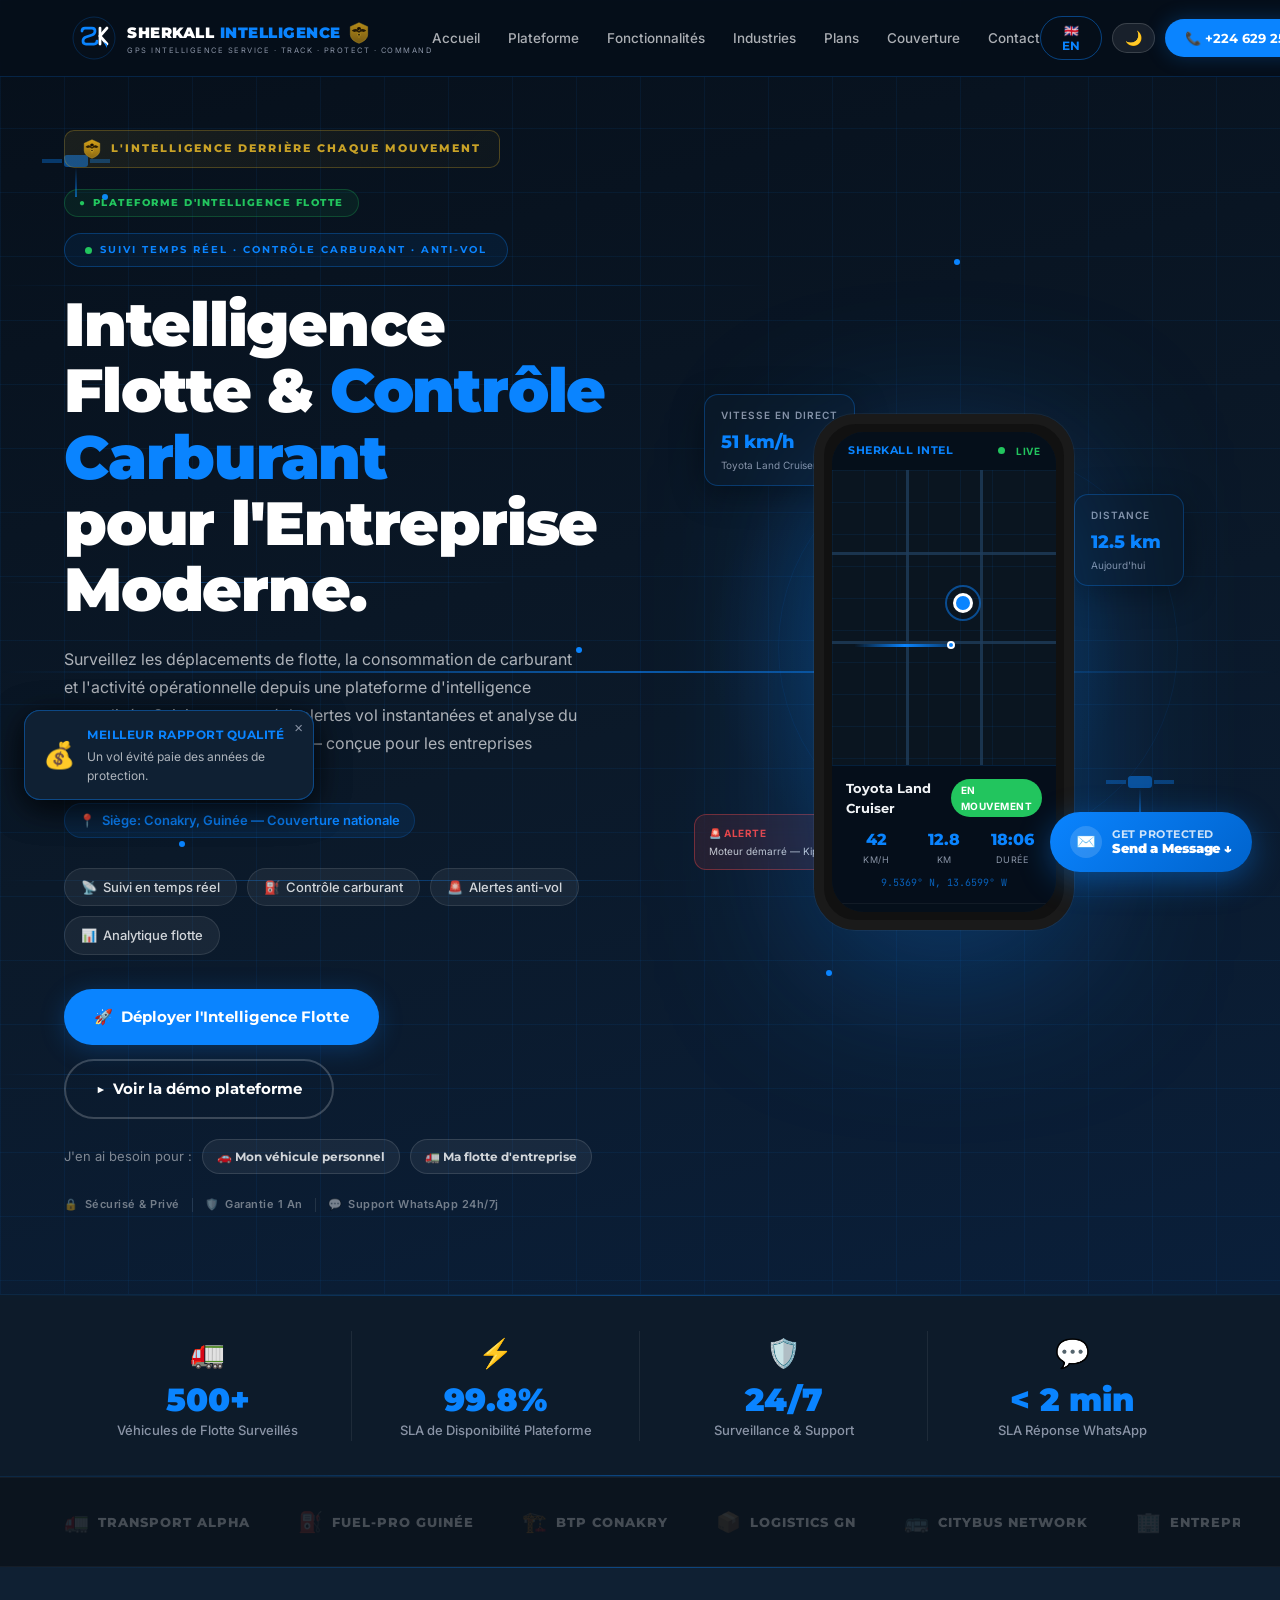
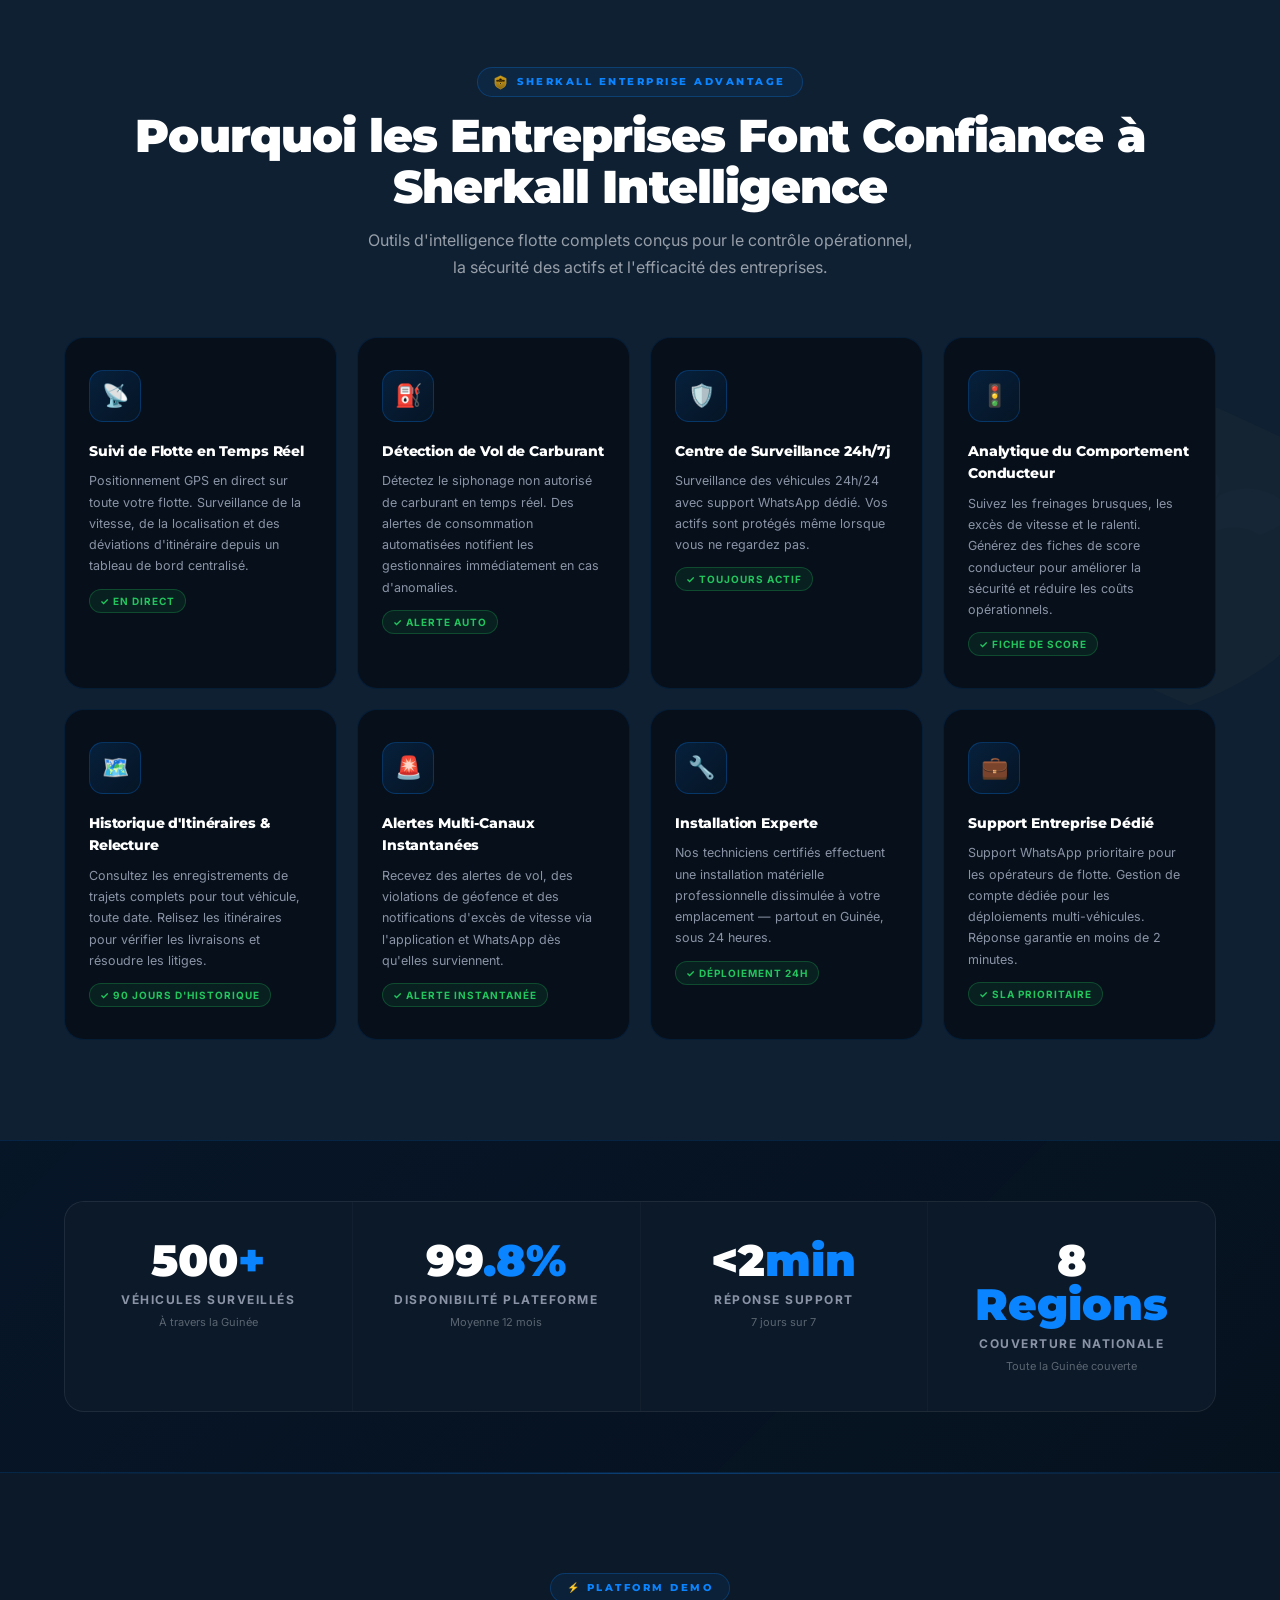
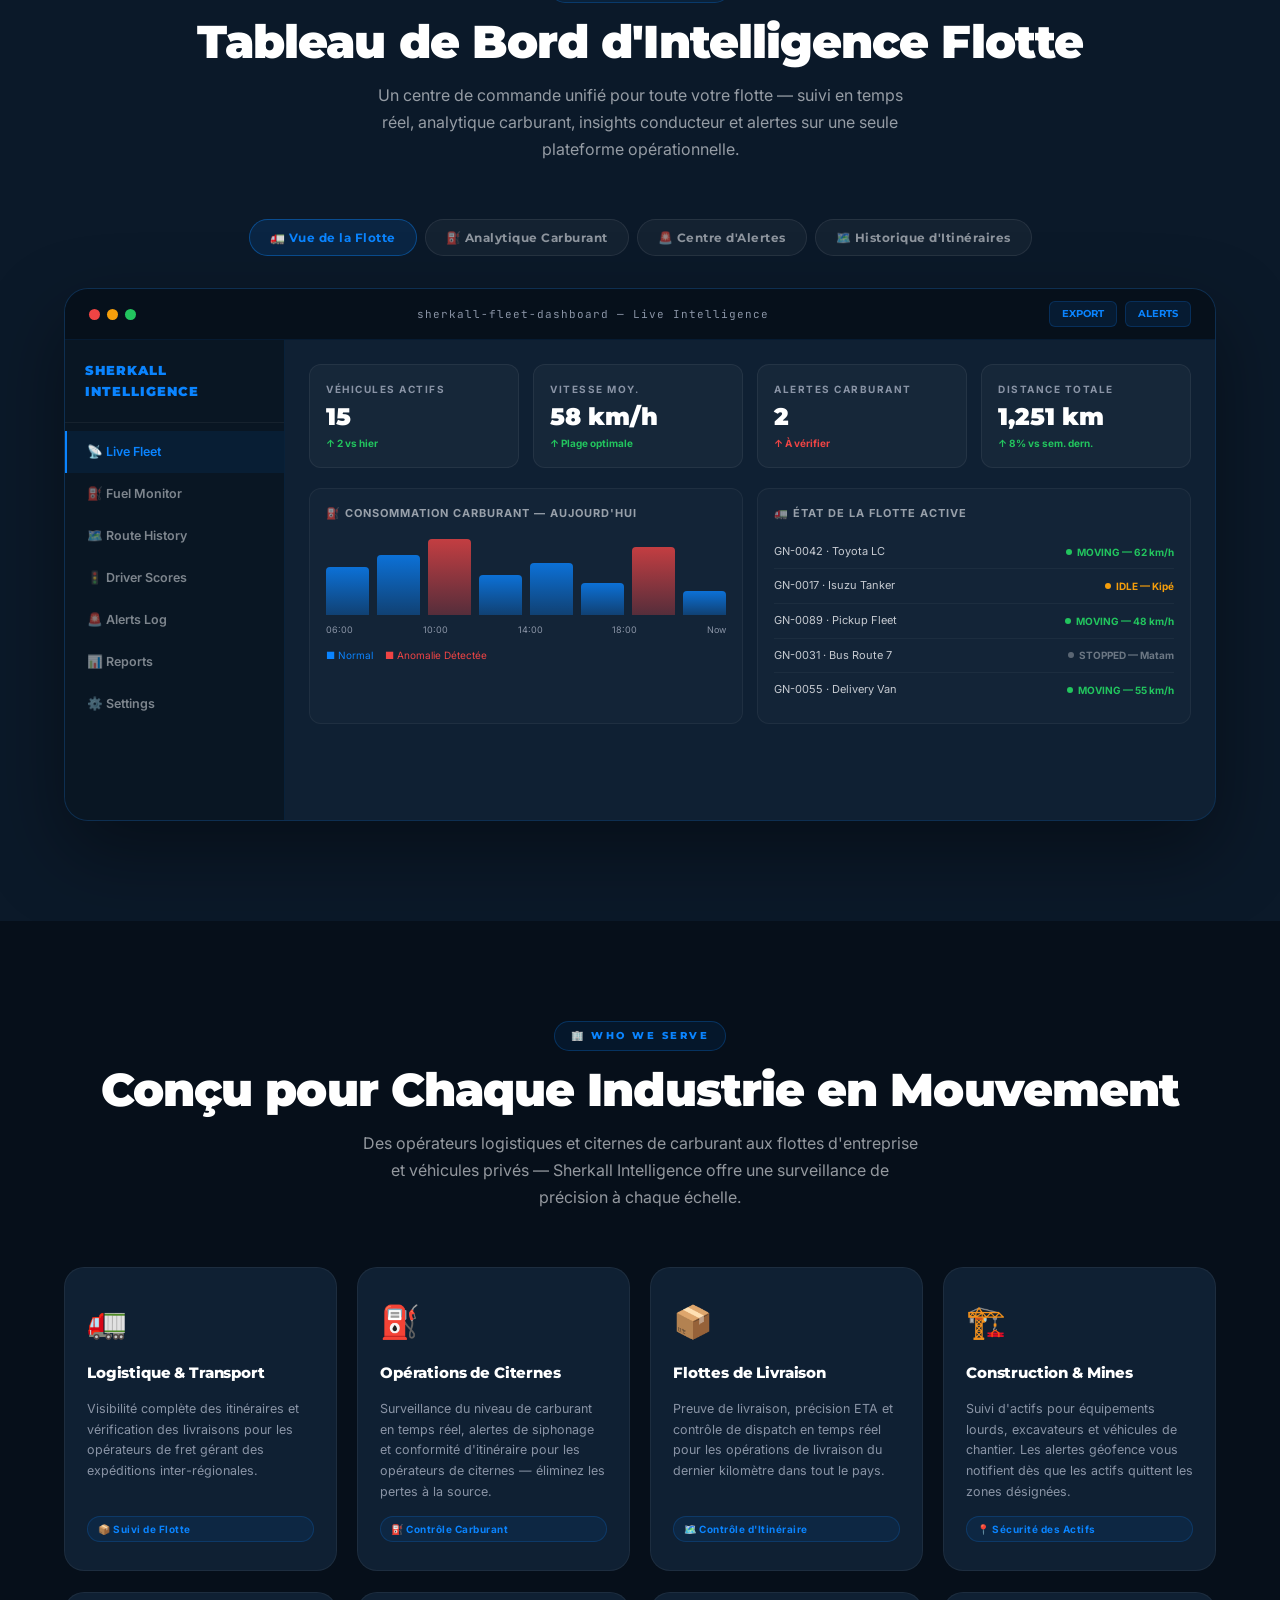
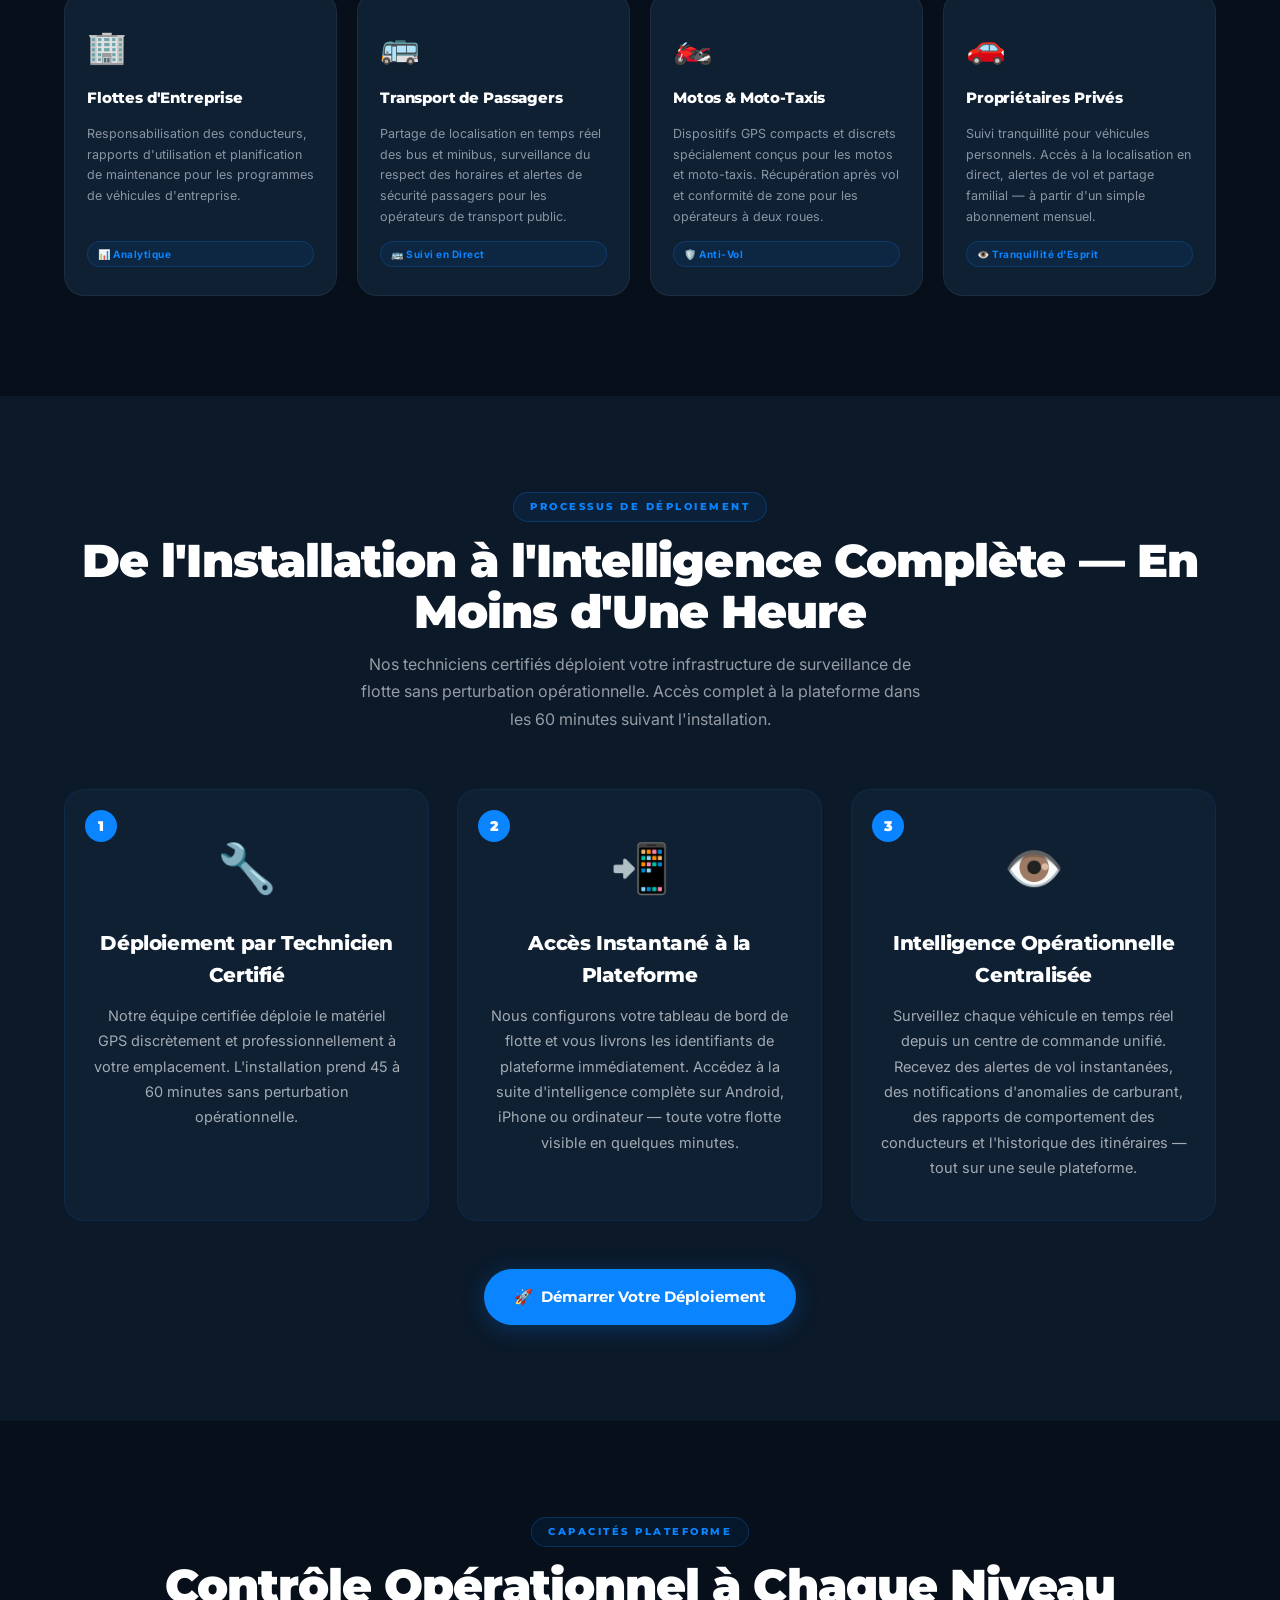
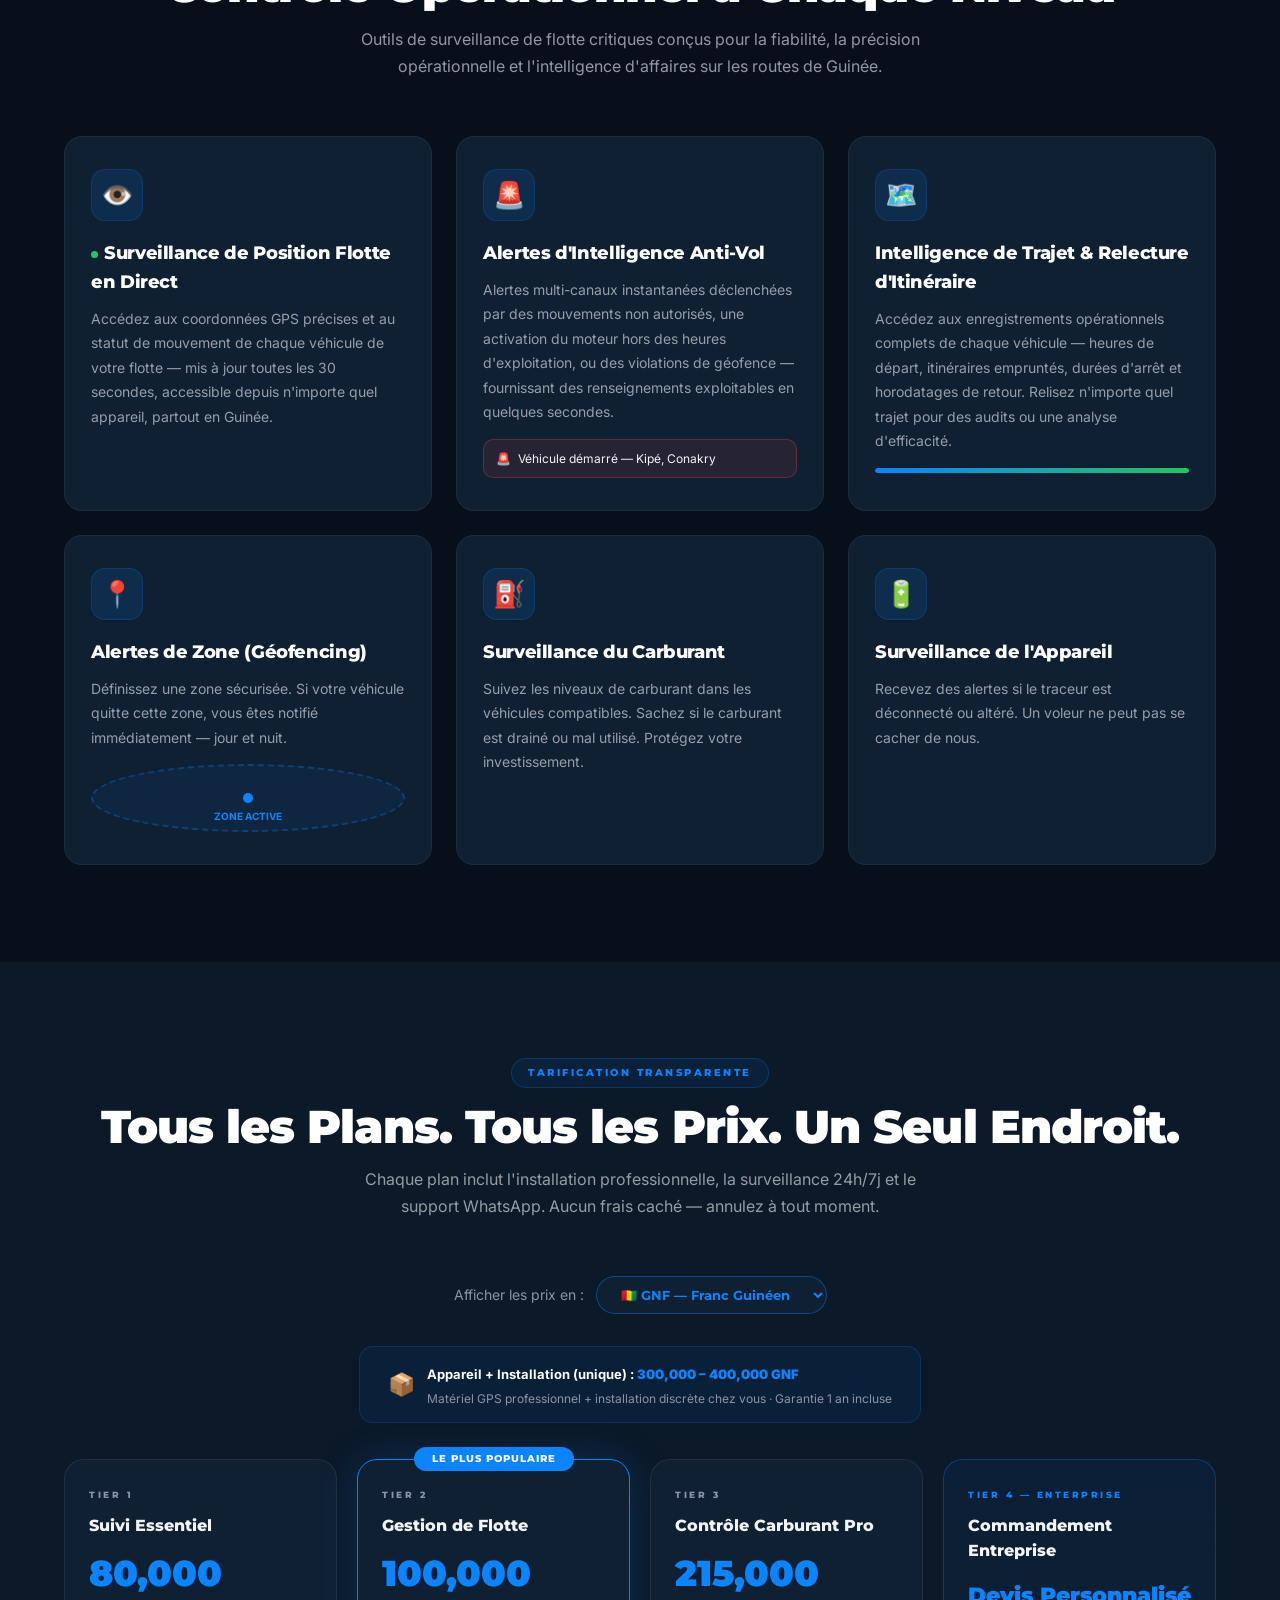
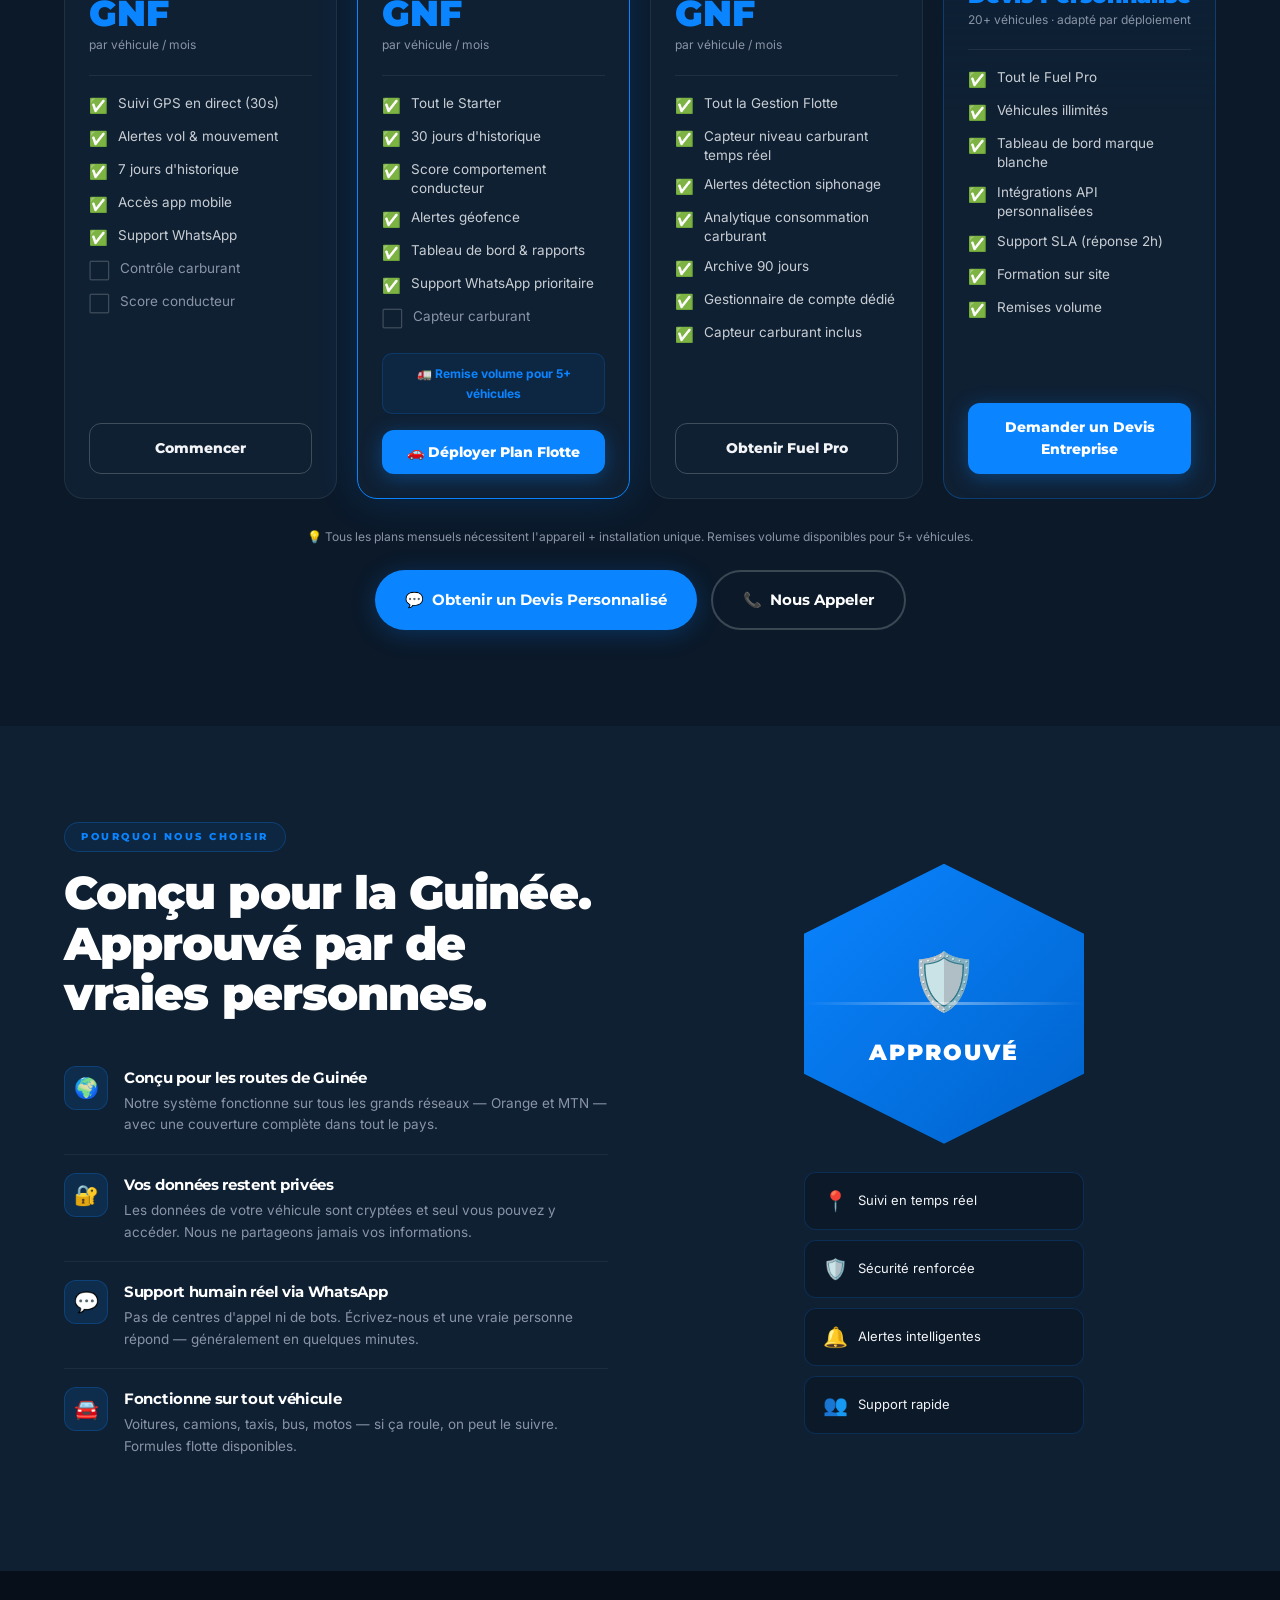
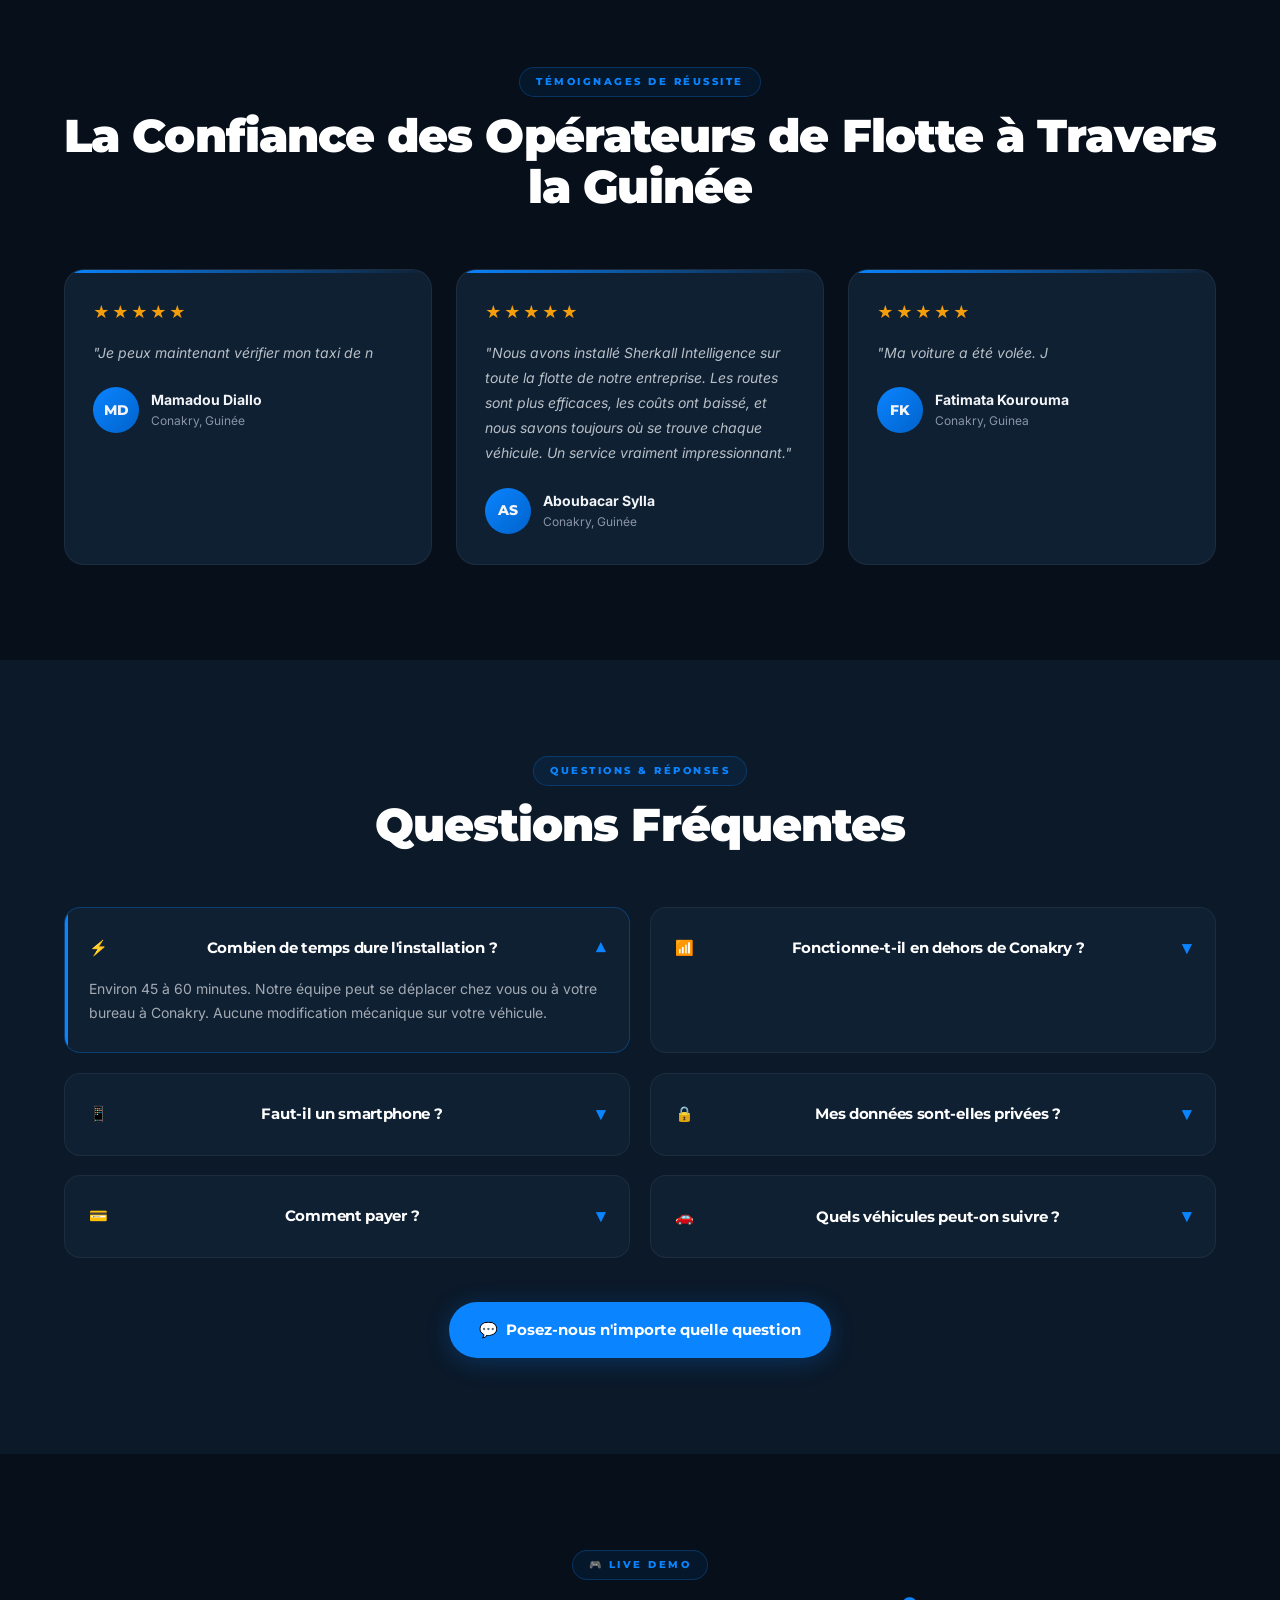
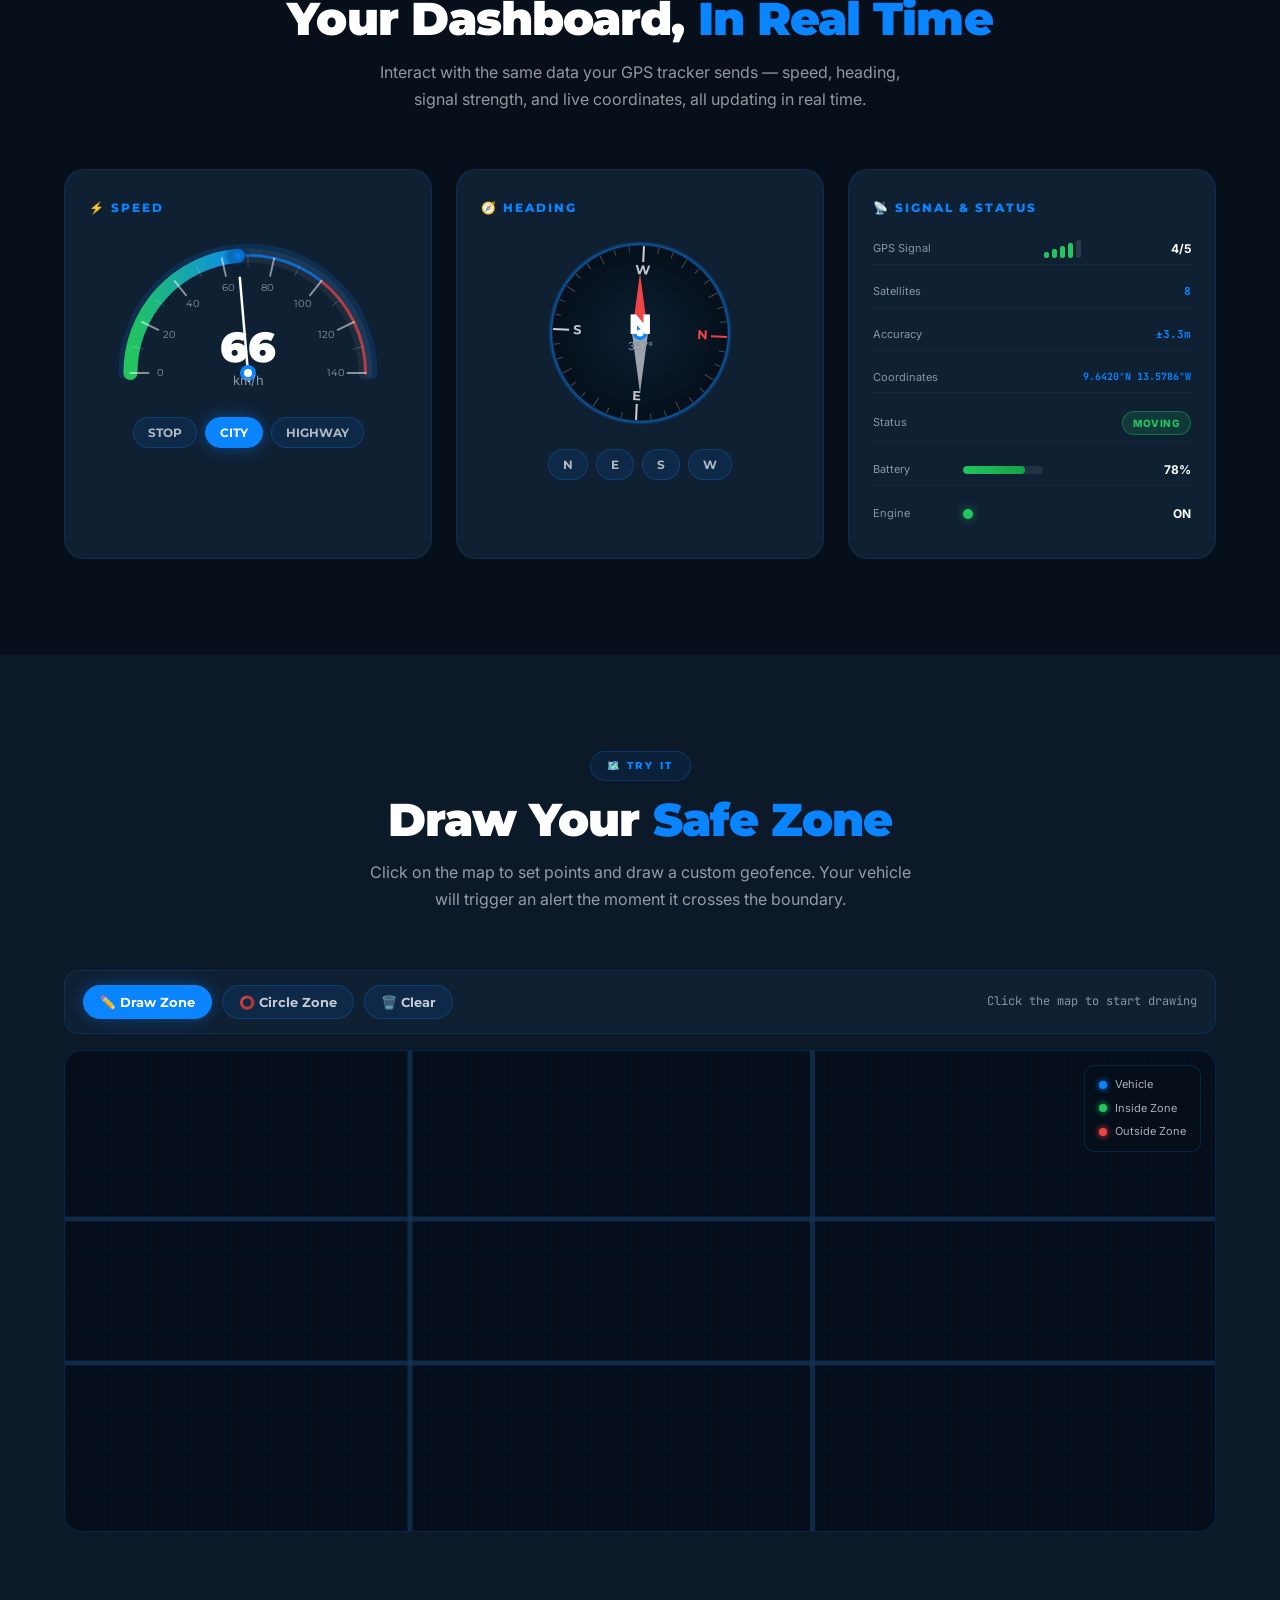
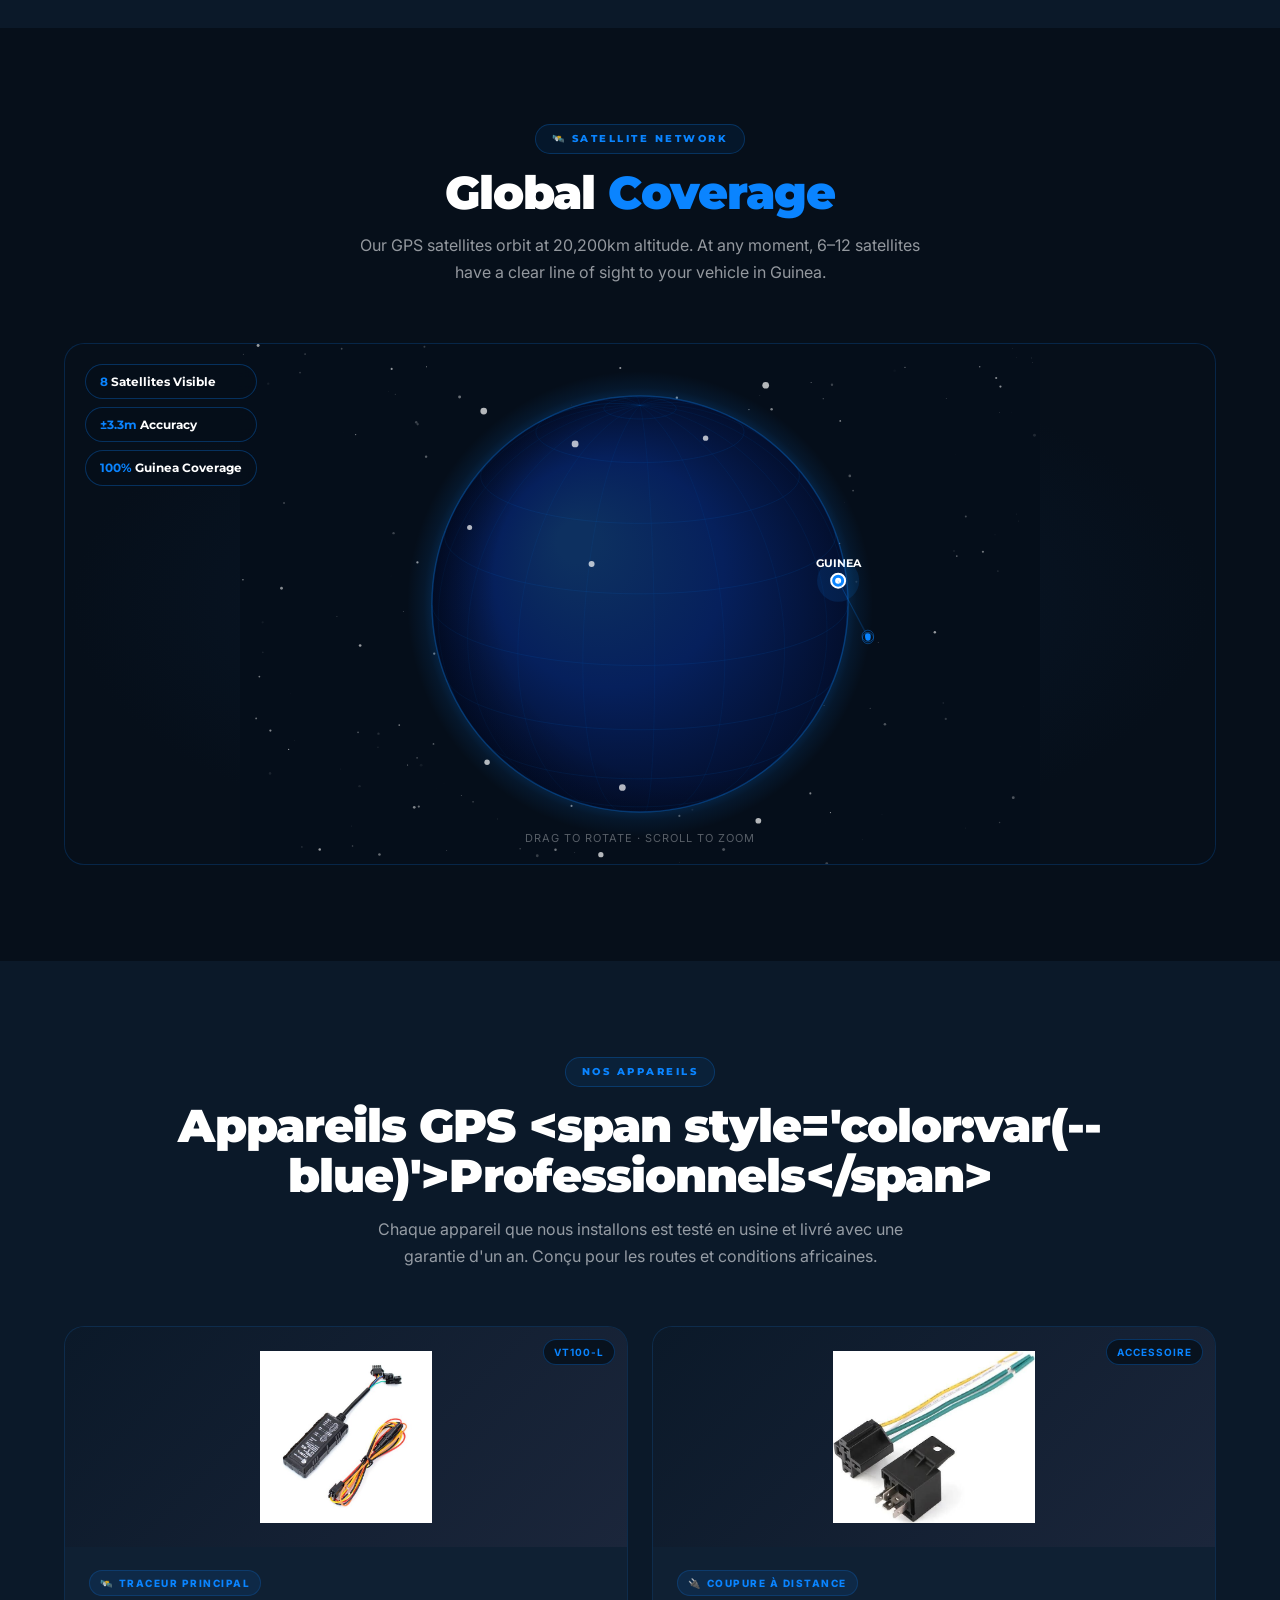
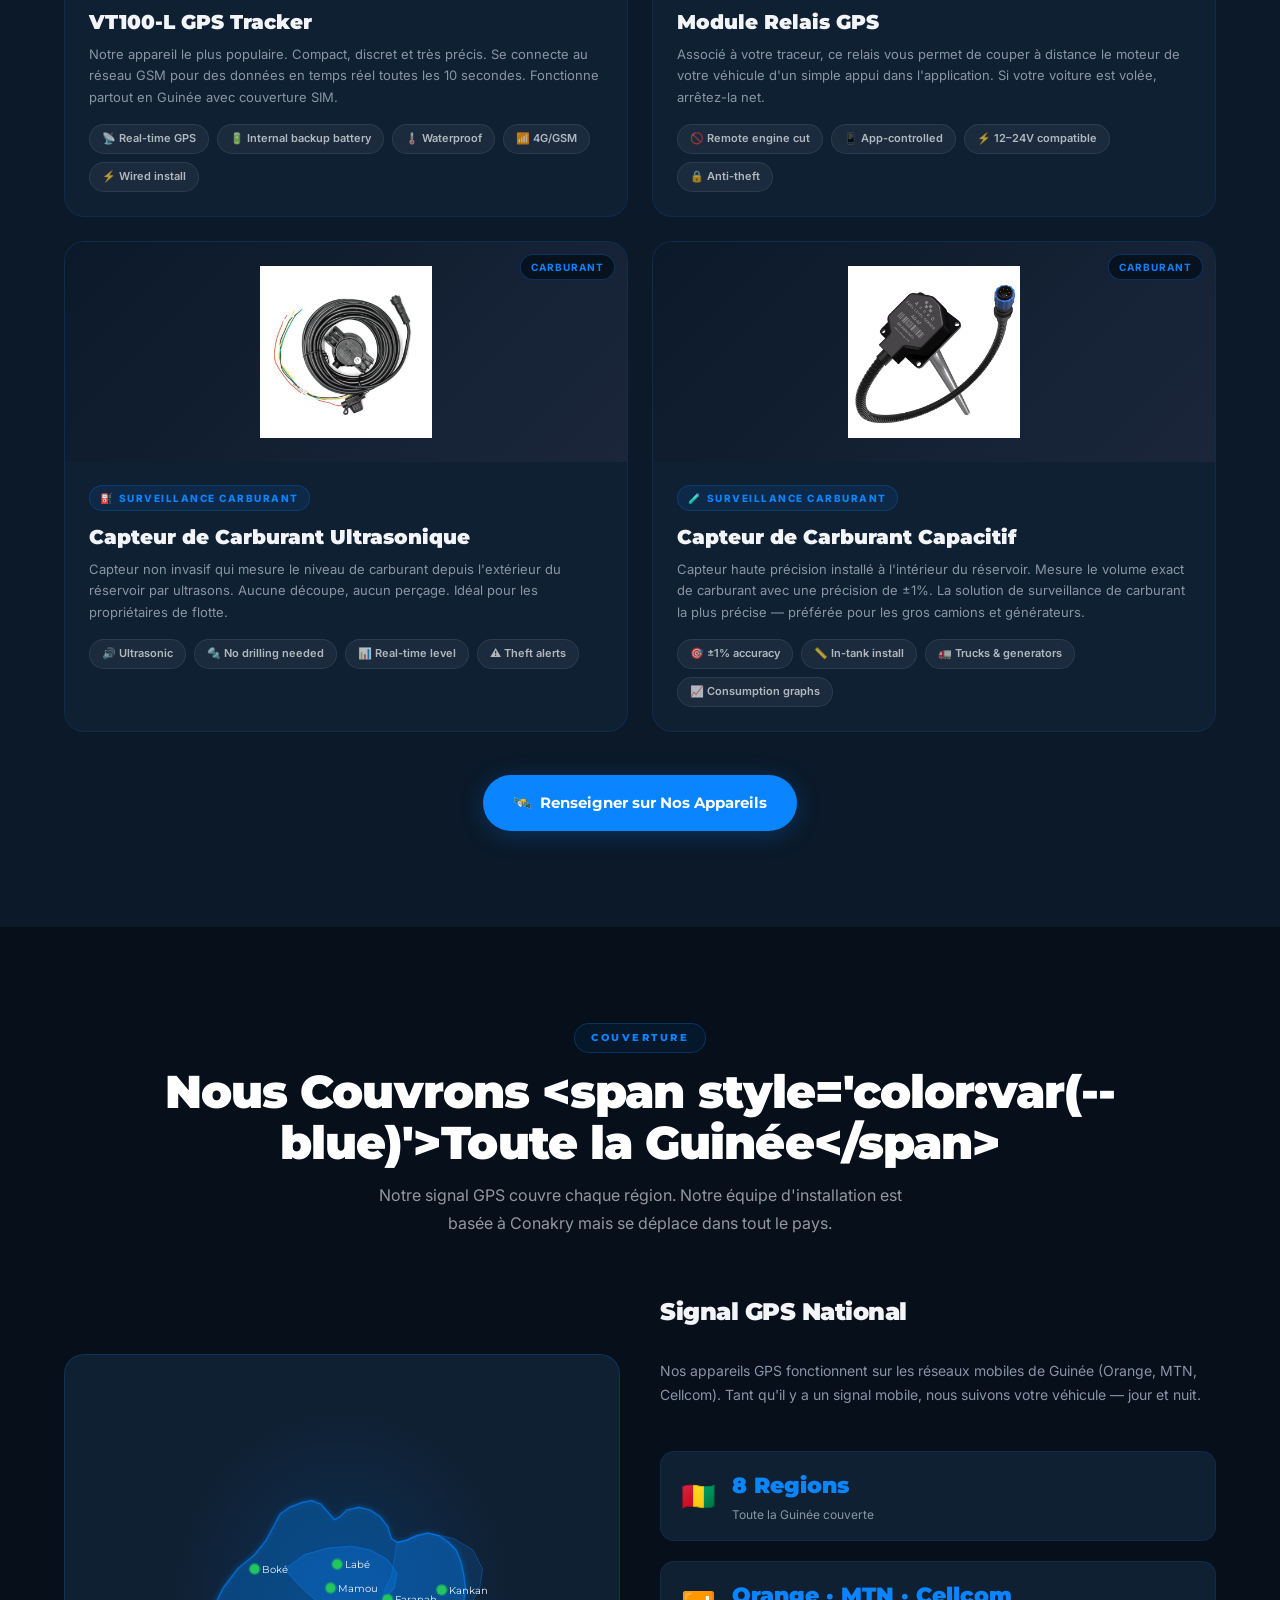
==== commit 703232ff: "Update index.html" ====
--- a/index.html
+++ b/index.html
@@ -3,10 +3,10 @@
 <head>
     <meta charset="UTF-8">
     <meta name="viewport" content="width=device-width, initial-scale=1.0">
-    <meta name="description" content="Kallon GPS Solutions & Services — Suivi en temps réel pour protéger ce qui compte le plus. Conakry, Guinée.">
-    <title>Kallon GPS | Voyez. Suivez. Protégez.</title>
-    <meta property="og:title" content="Kallon GPS | Voyez. Suivez. Protégez.">
-    <meta property="og:description" content="Suivez votre véhicule en temps réel. Alertes instantanées. Récupération en cas de vol. Guinée.">
+    <meta name="description" content="Sherkall Intelligence — Enterprise Fleet Intelligence & Fuel Monitoring Platform. Real-time tracking, anti-theft protection, driver behavior analytics. Serving Guinea.">
+    <title>Sherkall Intelligence | GPS Fleet Intelligence & Fuel Monitoring</title>
+    <meta property="og:title" content="Sherkall Intelligence | GPS Fleet Intelligence & Fuel Monitoring">
+    <meta property="og:description" content="Monitor fleet movement, fuel consumption, and operational activity from a centralized intelligence platform. Track · Protect · Command — GPS Intelligence for Guinea's leading businesses.">
     <meta property="og:type" content="website">
     <meta property="og:url" content="https://gps-tracking-service.vercel.app/">
     <meta name="twitter:card" content="summary_large_image">
@@ -17,40 +17,57 @@
     <!-- Non-blocking font loading -->
     <link rel="preconnect" href="https://fonts.googleapis.com">
     <link rel="preconnect" href="https://fonts.gstatic.com" crossorigin>
-    <link rel="preload" as="style" href="https://fonts.googleapis.com/css2?family=Montserrat:wght@400;500;600;700;800;900&family=Inter:wght@400;500;600&family=JetBrains+Mono:wght@400;500&display=swap" onload="this.onload=null;this.rel='stylesheet'">
-    <noscript><link rel="stylesheet" href="https://fonts.googleapis.com/css2?family=Montserrat:wght@400;500;600;700;800;900&family=Inter:wght@400;500;600&family=JetBrains+Mono:wght@400;500&display=swap"></noscript>
+    <link rel="preload" as="style" href="https://fonts.googleapis.com/css2?family=Montserrat:wght@400;500;600;700;800;900&family=Inter:wght@400;500;600&family=JetBrains+Mono:wght@400;500&family=Syne:wght@700;800&display=swap" onload="this.onload=null;this.rel='stylesheet'">
+    <noscript><link rel="stylesheet" href="https://fonts.googleapis.com/css2?family=Montserrat:wght@400;500;600;700;800;900&family=Inter:wght@400;500;600&family=JetBrains+Mono:wght@400;500&family=Syne:wght@700;800&display=swap"></noscript>
 
     <!-- JSON-LD Structured Data -->
     <script type="application/ld+json">
     {
       "@context": "https://schema.org",
       "@type": "LocalBusiness",
-      "name": "Kallon GPS Solutions & Services",
-      "description": "Real-time vehicle tracking solutions for Guinea. Professional installation, live monitoring, instant theft alerts.",
+      "name": "Sherkall Intelligence",
+      "alternateName": "Sherkall GPS Intelligence Service",
+      "description": "Enterprise GPS fleet intelligence and fuel monitoring platform for Guinea. Real-time tracking, anti-theft protection, driver behavior analytics, and fuel theft detection. Track · Protect · Command.",
       "url": "https://gps-tracking-service.vercel.app/",
       "telephone": "+224629255946",
       "email": "sekoukallon2001@gmail.com",
       "address": {
         "@type": "PostalAddress",
         "addressLocality": "Conakry",
+        "addressRegion": "Conakry",
         "addressCountry": "GN"
       },
       "areaServed": "Guinea",
-      "priceRange": "$9–$46",
+      "priceRange": "$9–$46+",
+      "slogan": "Intelligence Behind Every Movement",
       "offers": [
         {
           "@type": "Offer",
-          "name": "Monthly GPS Tracking Plan",
+          "name": "Starter Tracking Plan",
           "price": "9",
           "priceCurrency": "USD",
-          "description": "Live tracking, instant alerts, trip history & WhatsApp support"
+          "description": "Live GPS tracking, theft & movement alerts, 7-day route history, mobile app access, WhatsApp support"
         },
         {
           "@type": "Offer",
-          "name": "GPS Device + Installation",
+          "name": "Fleet Management Plan",
+          "price": "11",
+          "priceCurrency": "USD",
+          "description": "Full fleet dashboard, 30-day history, driver behavior scoring, geofence alerts, priority support"
+        },
+        {
+          "@type": "Offer",
+          "name": "Fuel Monitoring Pro",
+          "price": "25",
+          "priceCurrency": "USD",
+          "description": "Real-time fuel level sensor, siphoning detection, consumption analytics, 90-day archive, dedicated account manager"
+        },
+        {
+          "@type": "Offer",
+          "name": "GPS Device + Professional Installation",
           "price": "34",
           "priceCurrency": "USD",
-          "description": "Professional GPS device with expert installation at your location"
+          "description": "Professional-grade GPS hardware with covert installation at your location. 1-year warranty included."
         }
       ]
     }
@@ -1953,15 +1970,651 @@
         .check-no  { color:rgba(255,255,255,0.2); }
         body.light-mode .pc { background:#fff; }
         body.light-mode .pc-btn-outline { color:#1a2332; }
+
+        /* ══════════════════════════════════════════
+           ENTERPRISE UPGRADE — v8 ADDITIONS
+        ══════════════════════════════════════════ */
+
+        /* ── NAV ENTERPRISE UPGRADE ── */
+        .nav-content { padding:16px 32px; }
+        .logo-tagline { font-size:8px; letter-spacing:3px; }
+        nav { border-bottom:1px solid rgba(10,132,255,0.2); }
+
+        /* Add "Enterprise" badge to nav */
+        .nav-enterprise-badge {
+            display:inline-flex; align-items:center; gap:5px;
+            background:rgba(10,132,255,0.08);
+            border:1px solid rgba(10,132,255,0.2);
+            color:var(--blue); padding:3px 10px;
+            border-radius:4px; font-size:9px; font-weight:800;
+            letter-spacing:2px; text-transform:uppercase;
+            font-family:'Montserrat',sans-serif;
+        }
+
+        /* ── HERO ENTERPRISE UPGRADE ── */
+        .hero-chip {
+            background:rgba(10,132,255,0.08);
+            border:1px solid rgba(10,132,255,0.3);
+            padding:8px 20px; letter-spacing:2px;
+            font-size:10px;
+        }
+
+        /* Animated data lines */
+        .hero-data-line {
+            position:absolute; height:1px;
+            background:linear-gradient(90deg, transparent, rgba(10,132,255,0.4), transparent);
+            animation:dataLineMove 4s linear infinite;
+            z-index:1;
+        }
+        @keyframes dataLineMove {
+            0% { transform:translateX(-100%); opacity:0; }
+            20% { opacity:1; }
+            80% { opacity:1; }
+            100% { transform:translateX(100vw); opacity:0; }
+        }
+
+        /* ── TRUST / WHY BUSINESSES TRUST US — NEW SECTION ── */
+        #trust-section {
+            background:var(--navy-card);
+            padding:100px 0;
+            position:relative; overflow:hidden;
+        }
+        #trust-section::before {
+            content:''; position:absolute; top:0; left:0; right:0; height:1px;
+            background:linear-gradient(90deg, transparent, rgba(10,132,255,0.4), transparent);
+        }
+        .trust-grid {
+            display:grid; grid-template-columns:repeat(4,1fr);
+            gap:20px; margin-top:56px;
+        }
+        .trust-card {
+            background:var(--navy-deep);
+            border:1px solid rgba(10,132,255,0.12);
+            border-radius:20px; padding:32px 24px;
+            position:relative; overflow:hidden;
+            transition:all 0.35s cubic-bezier(0.4,0,0.2,1);
+            cursor:default;
+        }
+        .trust-card::before {
+            content:''; position:absolute; top:0; left:0; right:0; height:2px;
+            background:linear-gradient(90deg, var(--blue), rgba(10,132,255,0.3));
+            transform:scaleX(0); transition:transform 0.4s ease;
+            transform-origin:left;
+        }
+        .trust-card:hover {
+            transform:translateY(-6px);
+            border-color:rgba(10,132,255,0.35);
+            box-shadow:0 20px 60px rgba(10,132,255,0.1);
+        }
+        .trust-card:hover::before { transform:scaleX(1); }
+        .trust-icon {
+            width:52px; height:52px;
+            background:linear-gradient(135deg, rgba(10,132,255,0.15), rgba(10,132,255,0.05));
+            border:1px solid rgba(10,132,255,0.25);
+            border-radius:14px; display:flex;
+            align-items:center; justify-content:center;
+            font-size:22px; margin-bottom:18px;
+            transition:transform 0.3s;
+        }
+        .trust-card:hover .trust-icon { transform:scale(1.1) rotate(-5deg); }
+        .trust-card h4 {
+            font-size:14px; font-weight:800;
+            letter-spacing:-0.01em; margin-bottom:8px;
+            color:#fff; font-family:'Montserrat',sans-serif;
+        }
+        .trust-card p {
+            font-size:12.5px; color:var(--grey);
+            line-height:1.7;
+        }
+        .trust-card-badge {
+            display:inline-flex; align-items:center;
+            background:rgba(34,197,94,0.1);
+            border:1px solid rgba(34,197,94,0.25);
+            color:var(--green); padding:3px 10px;
+            border-radius:50px; font-size:10px; font-weight:700;
+            margin-top:12px; letter-spacing:1px;
+            text-transform:uppercase;
+        }
+
+        /* ── INDUSTRIES SECTION — NEW ── */
+        #industries {
+            background:var(--navy-deep);
+            padding:100px 0;
+            position:relative; overflow:hidden;
+        }
+        .industries-grid {
+            display:grid; grid-template-columns:repeat(4,1fr);
+            gap:20px; margin-top:56px;
+        }
+        .industry-card {
+            background:var(--navy-card);
+            border:1.5px solid rgba(255,255,255,0.06);
+            border-radius:20px; padding:28px 22px;
+            transition:all 0.35s; position:relative;
+            overflow:hidden; cursor:default;
+            display:flex; flex-direction:column; gap:14px;
+        }
+        .industry-card::after {
+            content:''; position:absolute; bottom:0; left:0; right:0;
+            height:2px;
+            background:linear-gradient(90deg, var(--blue), rgba(10,132,255,0.3));
+            transform:scaleX(0); transition:transform 0.4s ease;
+            transform-origin:left;
+        }
+        .industry-card:hover {
+            transform:translateY(-5px);
+            border-color:rgba(10,132,255,0.3);
+            box-shadow:0 16px 48px rgba(10,132,255,0.08);
+        }
+        .industry-card:hover::after { transform:scaleX(1); }
+        .industry-icon {
+            font-size:32px; display:block;
+        }
+        .industry-card h4 {
+            font-family:'Montserrat',sans-serif;
+            font-weight:800; font-size:15px;
+            color:#fff; letter-spacing:-0.01em;
+        }
+        .industry-card p {
+            font-size:12.5px; color:var(--grey);
+            line-height:1.65; flex:1;
+        }
+        .industry-tag {
+            display:inline-flex; align-items:center; gap:5px;
+            background:rgba(10,132,255,0.08);
+            border:1px solid rgba(10,132,255,0.2);
+            color:var(--blue); padding:4px 10px;
+            border-radius:50px; font-size:10px; font-weight:700;
+            letter-spacing:0.5px;
+        }
+
+        /* ── PLATFORM SHOWCASE SECTION — NEW ── */
+        #platform {
+            background:var(--navy-mid);
+            padding:100px 0;
+            position:relative; overflow:hidden;
+        }
+        #platform::before {
+            content:''; position:absolute; top:0; left:0; right:0; height:1px;
+            background:linear-gradient(90deg, transparent, rgba(10,132,255,0.35), transparent);
+        }
+        .platform-tabs {
+            display:flex; gap:8px; justify-content:center;
+            margin:40px 0 32px; flex-wrap:wrap;
+        }
+        .ptab {
+            background:rgba(255,255,255,0.04);
+            border:1.5px solid rgba(255,255,255,0.08);
+            color:rgba(242,244,247,0.55);
+            padding:10px 20px; border-radius:50px;
+            font-size:12px; font-weight:700;
+            cursor:pointer; transition:all 0.25s;
+            font-family:'Montserrat',sans-serif;
+            letter-spacing:0.5px;
+        }
+        .ptab.active, .ptab:hover {
+            background:rgba(10,132,255,0.12);
+            border-color:rgba(10,132,255,0.4);
+            color:var(--blue);
+        }
+        .platform-showcase {
+            background:var(--navy-card);
+            border:1.5px solid rgba(10,132,255,0.15);
+            border-radius:24px; overflow:hidden;
+            box-shadow:0 32px 80px rgba(0,0,0,0.4);
+            position:relative;
+        }
+        .platform-topbar {
+            background:rgba(6,15,26,0.95);
+            padding:12px 24px;
+            display:flex; align-items:center; justify-content:space-between;
+            border-bottom:1px solid rgba(10,132,255,0.1);
+        }
+        .platform-dots { display:flex; gap:7px; }
+        .platform-dot {
+            width:11px; height:11px; border-radius:50%;
+        }
+        .dot-red { background:#EF4444; }
+        .dot-yellow { background:#F59E0B; }
+        .dot-green { background:#22C55E; }
+        .platform-title-bar {
+            font-family:'JetBrains Mono',monospace;
+            font-size:11px; color:var(--grey);
+            letter-spacing:1px;
+        }
+        .platform-actions { display:flex; gap:8px; }
+        .platform-action-btn {
+            background:rgba(10,132,255,0.1);
+            border:1px solid rgba(10,132,255,0.2);
+            color:var(--blue); padding:4px 12px;
+            border-radius:6px; font-size:10px; font-weight:700;
+            font-family:'Montserrat',sans-serif; cursor:pointer;
+        }
+        /* Dashboard layout */
+        .dashboard-layout {
+            display:grid; grid-template-columns:220px 1fr;
+            min-height:480px;
+        }
+        .dash-sidebar {
+            background:rgba(6,15,26,0.6);
+            border-right:1px solid rgba(10,132,255,0.1);
+            padding:20px 0;
+        }
+        .dash-sidebar-logo {
+            padding:0 20px 20px;
+            border-bottom:1px solid rgba(255,255,255,0.05);
+            margin-bottom:8px;
+            font-family:'Montserrat',sans-serif;
+            font-weight:900; font-size:13px;
+            color:var(--blue); letter-spacing:1px;
+        }
+        .dash-nav-item {
+            display:flex; align-items:center; gap:10px;
+            padding:11px 20px; font-size:12.5px;
+            color:rgba(242,244,247,0.5); cursor:pointer;
+            transition:all 0.2s; border-left:2px solid transparent;
+            font-weight:600;
+        }
+        .dash-nav-item.active, .dash-nav-item:hover {
+            background:rgba(10,132,255,0.08);
+            color:var(--blue);
+            border-left-color:var(--blue);
+        }
+        .dash-main { padding:24px; display:flex; flex-direction:column; gap:20px; }
+        .dash-kpi-row { display:grid; grid-template-columns:repeat(4,1fr); gap:14px; }
+        .dash-kpi {
+            background:rgba(255,255,255,0.03);
+            border:1px solid rgba(255,255,255,0.06);
+            border-radius:12px; padding:16px;
+        }
+        .dash-kpi-label {
+            font-size:10px; color:var(--grey);
+            text-transform:uppercase; letter-spacing:1.5px;
+            font-weight:700; margin-bottom:8px;
+        }
+        .dash-kpi-val {
+            font-family:'Montserrat',sans-serif;
+            font-size:24px; font-weight:900; color:#fff;
+            line-height:1;
+        }
+        .dash-kpi-trend {
+            font-size:10px; font-weight:700;
+            margin-top:6px;
+        }
+        .trend-up { color:var(--green); }
+        .trend-dn { color:var(--red); }
+        .dash-bottom { display:grid; grid-template-columns:1fr 1fr; gap:14px; }
+        .dash-chart-box {
+            background:rgba(255,255,255,0.02);
+            border:1px solid rgba(255,255,255,0.05);
+            border-radius:12px; padding:16px;
+        }
+        .dash-chart-title {
+            font-size:11px; font-weight:700;
+            color:rgba(242,244,247,0.6); margin-bottom:12px;
+            text-transform:uppercase; letter-spacing:1px;
+        }
+        /* SVG Fuel chart */
+        .fuel-bar-wrap { display:flex; align-items:flex-end; gap:8px; height:80px; }
+        .fuel-bar {
+            flex:1; border-radius:4px 4px 0 0;
+            background:linear-gradient(180deg, rgba(10,132,255,0.8), rgba(10,132,255,0.3));
+            position:relative; transition:height 0.3s;
+        }
+        .fuel-bar.warn { background:linear-gradient(180deg, rgba(239,68,68,0.8), rgba(239,68,68,0.3)); }
+        /* Fleet vehicles list */
+        .vehicle-row {
+            display:flex; align-items:center; justify-content:space-between;
+            padding:8px 0; border-bottom:1px solid rgba(255,255,255,0.04);
+            font-size:11px;
+        }
+        .vehicle-row:last-child { border-bottom:none; }
+        .vehicle-status {
+            display:flex; align-items:center; gap:5px;
+            font-size:10px; font-weight:700;
+        }
+        .vs-dot {
+            width:6px; height:6px; border-radius:50%;
+        }
+        .vs-moving { background:var(--green); }
+        .vs-idle { background:#F59E0B; }
+        .vs-stopped { background:rgba(255,255,255,0.3); }
+
+        /* ── ENTERPRISE PLANS — UPGRADED SECTION ── */
+        #enterprise-plans {
+            background:var(--navy-card);
+            padding:100px 0;
+            position:relative; overflow:hidden;
+        }
+        .enterprise-plans-grid {
+            display:grid; grid-template-columns:repeat(4,1fr);
+            gap:20px; margin-top:56px;
+        }
+        .ep-card {
+            background:var(--navy-deep);
+            border:1.5px solid rgba(255,255,255,0.07);
+            border-radius:24px; padding:36px 28px;
+            display:flex; flex-direction:column;
+            position:relative; overflow:hidden;
+            transition:all 0.35s;
+        }
+        .ep-card:hover {
+            transform:translateY(-8px);
+            border-color:rgba(10,132,255,0.4);
+            box-shadow:0 24px 60px rgba(10,132,255,0.12);
+        }
+        .ep-card.ep-featured {
+            border-color:var(--blue);
+            box-shadow:0 0 60px rgba(10,132,255,0.15);
+            background:linear-gradient(180deg, rgba(10,132,255,0.06) 0%, var(--navy-deep) 40%);
+        }
+        .ep-badge {
+            position:absolute; top:-1px; left:50%; transform:translateX(-50%);
+            background:linear-gradient(90deg, var(--blue), #2693ff);
+            color:#fff; padding:5px 20px;
+            border-radius:0 0 14px 14px;
+            font-size:10px; font-weight:800;
+            letter-spacing:1.5px; text-transform:uppercase;
+            font-family:'Montserrat',sans-serif;
+            white-space:nowrap;
+        }
+        .ep-tier {
+            font-size:10px; font-weight:800;
+            color:var(--grey); letter-spacing:3px;
+            text-transform:uppercase; margin-bottom:10px;
+            font-family:'Montserrat',sans-serif;
+        }
+        .ep-name {
+            font-family:'Montserrat',sans-serif;
+            font-weight:900; font-size:20px; color:#fff;
+            letter-spacing:-0.02em; margin-bottom:6px;
+        }
+        .ep-desc {
+            font-size:12.5px; color:var(--grey);
+            line-height:1.65; margin-bottom:24px;
+        }
+        .ep-price-wrap { margin-bottom:24px; }
+        .ep-price {
+            font-family:'Montserrat',sans-serif;
+            font-size:36px; font-weight:900;
+            color:var(--blue); line-height:1;
+        }
+        .ep-per { font-size:12px; color:var(--grey); margin-top:4px; }
+        .ep-divider { height:1px; background:rgba(255,255,255,0.06); margin:0 0 20px; }
+        .ep-features { list-style:none; flex:1; display:flex; flex-direction:column; gap:10px; margin-bottom:24px; }
+        .ep-features li {
+            display:flex; align-items:center; gap:9px;
+            font-size:12.5px; color:rgba(242,244,247,0.8);
+        }
+        .ep-features li .ef-icon { font-size:14px; flex-shrink:0; }
+        .ep-btn {
+            display:block; width:100%; text-align:center;
+            padding:14px; border-radius:12px;
+            font-weight:800; font-size:13px;
+            font-family:'Montserrat',sans-serif;
+            cursor:pointer; transition:all 0.25s;
+            text-decoration:none;
+        }
+        .ep-btn-primary { background:var(--blue); color:#fff; border:none; box-shadow:0 4px 20px rgba(10,132,255,0.3); }
+        .ep-btn-primary:hover { background:#2693ff; transform:translateY(-2px); }
+        .ep-btn-outline { background:transparent; border:1.5px solid rgba(255,255,255,0.15); color:rgba(242,244,247,0.7); }
+        .ep-btn-outline:hover { border-color:var(--blue); color:var(--blue); }
+
+        /* ── STATS UPGRADE — ENTERPRISE METRICS ── */
+        .stats-strip { position:relative; overflow:hidden; }
+        .stats-strip::before {
+            content:''; position:absolute;
+            top:0; left:0; right:0; height:1px;
+            background:linear-gradient(90deg, transparent, rgba(10,132,255,0.4), transparent);
+        }
+        .stats-strip::after {
+            content:''; position:absolute;
+            bottom:0; left:0; right:0; height:1px;
+            background:linear-gradient(90deg, transparent, rgba(10,132,255,0.4), transparent);
+        }
+
+        /* ── HERO ENTERPRISE COPY UPGRADE ── */
+        .hero-enterprise-label {
+            display:inline-flex; align-items:center; gap:6px;
+            background:rgba(34,197,94,0.08);
+            border:1px solid rgba(34,197,94,0.25);
+            color:var(--green); padding:5px 14px;
+            border-radius:50px; font-size:10px; font-weight:800;
+            letter-spacing:1.5px; text-transform:uppercase;
+            margin-bottom:16px;
+            font-family:'Montserrat',sans-serif;
+        }
+        .hero-enterprise-label .pulse { animation:livePulse 1.5s ease-in-out infinite; }
+
+        /* ── SOCIAL PROOF / TESTIMONIALS UPGRADE ── */
+        .client-logos-strip {
+            background:rgba(255,255,255,0.02);
+            border-top:1px solid rgba(255,255,255,0.04);
+            border-bottom:1px solid rgba(255,255,255,0.04);
+            padding:28px 0; overflow:hidden;
+            margin-bottom:0;
+        }
+        .client-logos-track {
+            display:flex; gap:48px; align-items:center;
+            animation:logoScroll 25s linear infinite;
+            white-space:nowrap;
+        }
+        @keyframes logoScroll {
+            0% { transform:translateX(0); }
+            100% { transform:translateX(-50%); }
+        }
+        .client-logo-item {
+            display:flex; align-items:center; gap:8px;
+            color:rgba(242,244,247,0.25); font-weight:800;
+            font-size:13px; letter-spacing:1px; text-transform:uppercase;
+            font-family:'Montserrat',sans-serif; flex-shrink:0;
+            transition:color 0.3s;
+        }
+        .client-logo-item:hover { color:rgba(242,244,247,0.5); }
+        .client-logo-icon { font-size:20px; opacity:0.5; }
+
+        /* ── METRICS BAND — NEW ── */
+        .metrics-band {
+            background:linear-gradient(135deg, rgba(10,132,255,0.06) 0%, rgba(10,132,255,0.02) 100%);
+            border-top:1px solid rgba(10,132,255,0.15);
+            border-bottom:1px solid rgba(10,132,255,0.15);
+            padding:60px 0;
+        }
+        .metrics-grid {
+            display:grid; grid-template-columns:repeat(4,1fr);
+            gap:1px; background:rgba(255,255,255,0.05);
+            border:1px solid rgba(255,255,255,0.05);
+            border-radius:20px; overflow:hidden;
+        }
+        .metric-cell {
+            background:var(--navy-mid);
+            padding:36px 28px; text-align:center;
+        }
+        .metric-num {
+            font-family:'Montserrat',sans-serif;
+            font-size:44px; font-weight:900;
+            color:#fff; line-height:1; margin-bottom:8px;
+        }
+        .metric-num span { color:var(--blue); }
+        .metric-label {
+            font-size:12px; color:var(--grey);
+            text-transform:uppercase; letter-spacing:1.5px;
+            font-weight:700;
+        }
+        .metric-sublabel {
+            font-size:11px; color:rgba(242,244,247,0.35);
+            margin-top:4px;
+        }
+
+        /* ── FOOTER ENTERPRISE UPGRADE ── */
+        footer {
+            border-top:1px solid rgba(10,132,255,0.12);
+        }
+        .footer-top-band {
+            background:linear-gradient(90deg, rgba(10,132,255,0.06) 0%, transparent 50%, rgba(10,132,255,0.06) 100%);
+            border-bottom:1px solid rgba(10,132,255,0.08);
+            padding:20px 24px;
+            display:flex; align-items:center; justify-content:center;
+            gap:32px; flex-wrap:wrap;
+            max-width:1200px; margin:0 auto 40px;
+        }
+        .footer-badge {
+            display:flex; align-items:center; gap:8px;
+            font-size:12px; color:rgba(242,244,247,0.5);
+            font-weight:600;
+        }
+        .footer-badge-icon { font-size:16px; }
+
+        /* Social links */
+        .footer-social { display:flex; gap:10px; margin-top:16px; }
+        .social-btn {
+            width:36px; height:36px;
+            background:rgba(255,255,255,0.05);
+            border:1px solid rgba(255,255,255,0.08);
+            border-radius:8px; display:flex;
+            align-items:center; justify-content:center;
+            font-size:15px; text-decoration:none;
+            transition:all 0.2s; cursor:pointer;
+        }
+        .social-btn:hover {
+            background:rgba(10,132,255,0.12);
+            border-color:rgba(10,132,255,0.3);
+            transform:translateY(-2px);
+        }
+
+        /* ── SECTION HEAD ENTERPRISE UPGRADE ── */
+        .section-title {
+            font-size:clamp(28px,3.8vw,46px);
+            font-weight:900; line-height:1.1;
+        }
+        .section-chip {
+            display:inline-flex; align-items:center; gap:8px;
+            background:rgba(10,132,255,0.08);
+            border:1px solid rgba(10,132,255,0.25);
+            color:var(--blue); padding:6px 16px;
+            border-radius:50px; font-size:10px; font-weight:800;
+            letter-spacing:2.5px; text-transform:uppercase;
+            font-family:'Montserrat',sans-serif;
+        }
+
+        /* ── SCROLL PROGRESS INDICATOR ── */
+        .scroll-progress {
+            position:fixed; top:0; left:0; height:2px;
+            background:linear-gradient(90deg, var(--blue), #25D366);
+            z-index:2000; transition:width 0.1s;
+            width:0%;
+        }
+
+        /* ── FLOATING CTA UPGRADE ── */
+        .float-scroll-btn {
+            background:linear-gradient(135deg, var(--blue), var(--blue-dark));
+            box-shadow:0 8px 32px rgba(10,132,255,0.4);
+        }
+        .float-scroll-btn:hover {
+            transform:translateY(-3px) scale(1.02);
+            box-shadow:0 12px 40px rgba(10,132,255,0.5);
+        }
+
+        /* ── HERO COPY OVERRIDES ── */
+        .hero h1 { font-family:'Montserrat',sans-serif; }
+        .hero-sub { font-size:16px; max-width:520px; }
+
+        /* ── PRICING GRID RESPONSIVE ── */
+        @media (max-width:1100px) {
+            #pricing-grid-main { grid-template-columns:repeat(2,1fr) !important; }
+        }
+        @media (max-width:600px) {
+            #pricing-grid-main { grid-template-columns:1fr !important; }
+        }
+
+        /* ── TRUST / INDUSTRIES RESPONSIVE (already defined, safety repeat) ── */
+        @media (max-width:1100px) {
+            .trust-grid { grid-template-columns:repeat(2,1fr); }
+            .industries-grid { grid-template-columns:repeat(2,1fr); }
+            .metrics-grid { grid-template-columns:repeat(2,1fr); }
+        }
+        @media (max-width:1100px) {
+            .trust-grid { grid-template-columns:repeat(2,1fr); }
+            .industries-grid { grid-template-columns:repeat(2,1fr); }
+            .enterprise-plans-grid { grid-template-columns:repeat(2,1fr); }
+            .metrics-grid { grid-template-columns:repeat(2,1fr); }
+        }
+        @media (max-width:768px) {
+            .trust-grid { grid-template-columns:1fr 1fr; }
+            .industries-grid { grid-template-columns:1fr 1fr; }
+            .enterprise-plans-grid { grid-template-columns:1fr; }
+            .metrics-grid { grid-template-columns:1fr 1fr; }
+            .dashboard-layout { grid-template-columns:1fr; }
+            .dash-sidebar { display:none; }
+            .platform-tabs { gap:6px; }
+            .ptab { padding:8px 14px; font-size:11px; }
+            .dash-kpi-row { grid-template-columns:repeat(2,1fr); }
+            .dash-bottom { grid-template-columns:1fr; }
+            #trust-section, #industries, #platform, #enterprise-plans { padding:72px 0; }
+        }
+        @media (max-width:480px) {
+            .trust-grid { grid-template-columns:1fr; }
+            .industries-grid { grid-template-columns:1fr; }
+            .metrics-grid { grid-template-columns:1fr 1fr; }
+        }
+
+        /* ── LIGHT MODE COMPAT ── */
+        body.light-mode .trust-card { background:rgba(255,255,255,0.7); }
+        body.light-mode .industry-card { background:rgba(255,255,255,0.6); }
+        body.light-mode .ep-card { background:#fff; }
+        body.light-mode .dash-chart-box, body.light-mode .dash-kpi { background:rgba(0,0,0,0.03); }
+        body.light-mode .metric-cell { background:rgba(255,255,255,0.8); }
+        /* ── SHERKALL BRANDING SYSTEM ── */
+        .logo-main { font-size:15px; letter-spacing:0.5px; }
+        .logo-main span { color:var(--blue); }
+
+        /* Eagle shield badge glow on hover */
+        .logo:hover svg[title="Sherkall Enterprise Badge"] {
+            filter: drop-shadow(0 0 6px rgba(201,162,39,0.6));
+            opacity: 1 !important;
+        }
+
+        /* Hero eagle badge — standalone premium badge */
+        .hero-eagle-badge {
+            display:inline-flex; align-items:center; gap:10px;
+            background:linear-gradient(135deg, rgba(201,162,39,0.1), rgba(139,105,20,0.05));
+            border:1px solid rgba(201,162,39,0.3);
+            padding:8px 18px; border-radius:10px;
+            margin-bottom:20px;
+            font-size:11px; font-weight:800;
+            color:#C9A227; letter-spacing:2px;
+            text-transform:uppercase;
+            font-family:'Montserrat',sans-serif;
+        }
+        .hero-eagle-badge svg { flex-shrink:0; }
+
+        /* Trust section eagle badge watermark */
+        #trust-section .eagle-watermark {
+            position:absolute; right:-40px; top:50%;
+            transform:translateY(-50%);
+            opacity:0.04; pointer-events:none;
+        }
+
+        /* Footer eagle badge glow */
+        footer svg[xmlns] { transition: filter 0.3s, opacity 0.3s; }
+        footer svg[xmlns]:hover { filter: drop-shadow(0 0 8px rgba(201,162,39,0.5)); opacity:1 !important; }
+
+        /* Nav logo sizing */
+        .logo svg:first-child { flex-shrink:0; }
+        .logo-text { display:flex; flex-direction:column; gap:1px; }
+
+        /* Make tagline accommodate the new longer text */
+        .logo-tagline { font-size:7.5px !important; letter-spacing:1.5px; white-space:nowrap; }
     </style>
 </head>
 <body>
+<div class="scroll-progress" id="scroll-progress"></div>
 
 <!-- Skip to main content for keyboard users -->
 <a href="#home" style="position:absolute;top:-40px;left:0;background:var(--blue);color:#fff;padding:8px 16px;border-radius:0 0 8px 0;font-weight:700;font-size:14px;z-index:9999;text-decoration:none;transition:top 0.2s;" onfocus="this.style.top='0'" onblur="this.style.top='-40px'">Skip to main content</a>
 
 <!-- ── FLOATING WHATSAPP ── -->
-<a href="https://wa.me/224629255946?text=Bonjour%20Kallon%20GPS%20!%20Je%20veux%20prot%C3%A9ger%20mon%20v%C3%A9hicule." target="_blank" rel="noopener noreferrer" class="float-wa" aria-label="Contact Kallon GPS on WhatsApp">
+<a href="https://wa.me/224629255946?text=Bonjour%20Sherkall%20Intelligence%20!%20Je%20veux%20prot%C3%A9ger%20mon%20v%C3%A9hicule." target="_blank" rel="noopener noreferrer" class="float-wa" aria-label="Contact Sherkall Intelligence on WhatsApp">
     <span class="float-wa-label" data-en="Chat on WhatsApp" data-fr="Chatter sur WhatsApp">Chat on WhatsApp</span>
     💬
 </a>
@@ -1969,44 +2622,63 @@
 <!-- ── NAV ─────────────────────────────────────────────── -->
 <nav id="navbar" role="navigation" aria-label="Main navigation">
     <div class="nav-content">
-        <a href="#home" class="logo" aria-label="Kallon GPS - Home">
-            <!-- Kallon GPS logo: car inside location pin with signal arcs -->
-            <svg width="42" height="42" viewBox="0 0 80 80" fill="none" xmlns="http://www.w3.org/2000/svg" role="img" aria-label="Kallon GPS logo">
-                <title>Kallon GPS logo</title>
-                <!-- Signal arcs -->
-                <path d="M58 14 Q72 28 72 44" stroke="#0A84FF" stroke-width="3.5" stroke-linecap="round" fill="none" opacity="0.6"/>
-                <path d="M52 19 Q63 30 63 44" stroke="#0A84FF" stroke-width="3.5" stroke-linecap="round" fill="none" opacity="0.8"/>
-                <path d="M46 24 Q54 32 54 44" stroke="#0A84FF" stroke-width="3.5" stroke-linecap="round" fill="none"/>
-                <!-- Pin body -->
-                <path d="M38 8 C24 8 14 18 14 32 C14 48 38 72 38 72 C38 72 62 48 62 32 C62 18 52 8 38 8Z" fill="#0A84FF"/>
-                <!-- Pin circle highlight -->
-                <circle cx="38" cy="32" r="13" fill="#0D1B2A"/>
-                <!-- Car body -->
-                <rect x="28" y="30" width="20" height="9" rx="2" fill="#0A84FF"/>
-                <path d="M31 30 L34 25 L42 25 L45 30Z" fill="#0A84FF"/>
-                <!-- Car wheels -->
-                <circle cx="31" cy="39" r="2.5" fill="#0D1B2A" stroke="#0A84FF" stroke-width="1"/>
-                <circle cx="45" cy="39" r="2.5" fill="#0D1B2A" stroke="#0A84FF" stroke-width="1"/>
+        <a href="#home" class="logo" aria-label="Sherkall Intelligence - Home">
+            <!-- PRIMARY: SK Monogram logo mark -->
+            <svg width="44" height="44" viewBox="0 0 88 88" fill="none" xmlns="http://www.w3.org/2000/svg" role="img" aria-label="Sherkall Intelligence SK logo">
+                <title>Sherkall Intelligence</title>
+                <!-- Background circle -->
+                <circle cx="44" cy="44" r="42" fill="#060F1A" stroke="rgba(10,132,255,0.3)" stroke-width="1.5"/>
+                <!-- S letterform -->
+                <path d="M20 30 Q20 24 26 24 L40 24 Q46 24 46 30 Q46 36 40 38 L28 42 Q22 44 22 50 Q22 56 28 56 L44 56 Q50 56 50 50"
+                      stroke="#0A84FF" stroke-width="5.5" stroke-linecap="round" fill="none"/>
+                <!-- K letterform -->
+                <line x1="56" y1="24" x2="56" y2="56" stroke="white" stroke-width="5.5" stroke-linecap="round"/>
+                <line x1="56" y1="40" x2="70" y2="24" stroke="white" stroke-width="5.5" stroke-linecap="round"/>
+                <line x1="56" y1="40" x2="70" y2="56" stroke="white" stroke-width="5.5" stroke-linecap="round"/>
+                <!-- Blue triangle accent (bottom of K) -->
+                <polygon points="63,52 70,56 70,64" fill="#0A84FF"/>
             </svg>
             <div class="logo-text">
-                <span class="logo-main">KALLON <span>GPS</span></span>
-                <span class="logo-tagline">Voyez · Suivez · Protégez</span>
+                <div style="display:flex;align-items:center;gap:8px;">
+                    <span class="logo-main">SHERKALL <span>INTELLIGENCE</span></span>
+                    <!-- SECONDARY: Eagle Shield badge -->
+                    <svg width="20" height="22" viewBox="0 0 60 66" fill="none" xmlns="http://www.w3.org/2000/svg" title="Sherkall Enterprise Badge" style="flex-shrink:0;opacity:0.85;">
+                        <!-- Shield body -->
+                        <path d="M30 2 L56 14 L56 38 Q56 54 30 64 Q4 54 4 38 L4 14 Z" fill="url(#shieldGold)" stroke="#C9A227" stroke-width="1.5"/>
+                        <defs>
+                            <linearGradient id="shieldGold" x1="0" y1="0" x2="0" y2="1">
+                                <stop offset="0%" stop-color="#D4A017"/>
+                                <stop offset="100%" stop-color="#8B6914"/>
+                            </linearGradient>
+                        </defs>
+                        <!-- Eagle wings -->
+                        <path d="M8 26 Q16 18 24 22 L30 28 L36 22 Q44 18 52 26 L44 30 Q38 26 30 32 Q22 26 16 30 Z" fill="#1a0f00" opacity="0.9"/>
+                        <!-- Eagle head -->
+                        <ellipse cx="30" cy="20" rx="6" ry="5" fill="#1a0f00"/>
+                        <path d="M30 22 L34 25 L30 24 Z" fill="#C9A227"/>
+                        <!-- Location pin on eagle chest -->
+                        <circle cx="30" cy="38" r="5" fill="#C9A227"/>
+                        <circle cx="30" cy="38" r="2.5" fill="#1a0f00"/>
+                        <line x1="30" y1="43" x2="30" y2="48" stroke="#C9A227" stroke-width="2"/>
+                    </svg>
+                </div>
+                <span class="logo-tagline">GPS Intelligence Service · Track · Protect · Command</span>
             </div>
         </a>
 
         <ul class="nav-links">
             <li><a href="#home" data-en="Home" data-fr="Accueil">Home</a></li>
-            <li><a href="#how" data-en="How It Works" data-fr="Comment ça marche">How It Works</a></li>
+            <li><a href="#platform" data-en="Platform" data-fr="Plateforme">Platform</a></li>
             <li><a href="#features" data-en="Features" data-fr="Fonctionnalités">Features</a></li>
-            <li><a href="#devices" data-en="Devices" data-fr="Appareils">Devices</a></li>
-            <li><a href="#pricing" data-en="Pricing" data-fr="Tarifs">Pricing</a></li>
+            <li><a href="#industries" data-en="Industries" data-fr="Industries">Industries</a></li>
+            <li><a href="#pricing" data-en="Plans" data-fr="Plans">Plans</a></li>
             <li><a href="#coverage" data-en="Coverage" data-fr="Couverture">Coverage</a></li>
             <li><a href="#contact" data-en="Contact" data-fr="Contact">Contact</a></li>
         </ul>
         <div class="nav-actions">
             <button onclick="toggleLanguage()" id="lang-btn" class="lang-toggle" aria-label="Toggle language between English and French">🇬🇧 EN</button>
             <button onclick="toggleTheme()" id="theme-btn" class="theme-toggle" aria-label="Toggle dark/light mode">🌙</button>
-            <a href="https://wa.me/224629255946" class="cta-nav" target="_blank" rel="noopener noreferrer" aria-label="Call Kallon GPS on WhatsApp: +224 629 255 946">📞 +224 629 255 946</a>
+            <a href="https://wa.me/224629255946" class="cta-nav" target="_blank" rel="noopener noreferrer" aria-label="Call Sherkall Intelligence on WhatsApp: +224 629 255 946">📞 +224 629 255 946</a>
             <div class="hamburger" id="hamburger" onclick="toggleMobileMenu()" role="button" aria-label="Toggle mobile navigation menu" aria-expanded="false" tabindex="0">
                 <span></span><span></span><span></span>
             </div>
@@ -2014,12 +2686,13 @@
     </div>
     <div class="mobile-menu" id="mobile-menu">
         <a href="#home" onclick="toggleMobileMenu()" data-en="Home" data-fr="Accueil">Home</a>
+        <a href="#platform" onclick="toggleMobileMenu()" data-en="Platform Demo" data-fr="Démo Plateforme">Platform Demo</a>
         <a href="#how" onclick="toggleMobileMenu()" data-en="How It Works" data-fr="Comment ça marche">How It Works</a>
         <a href="#features" onclick="toggleMobileMenu()" data-en="Features" data-fr="Fonctionnalités">Features</a>
-        <a href="#pricing" onclick="toggleMobileMenu()" data-en="Pricing" data-fr="Tarifs">Pricing</a>
+        <a href="#industries" onclick="toggleMobileMenu()" data-en="Industries" data-fr="Industries">Industries</a>
+        <a href="#pricing" onclick="toggleMobileMenu()" data-en="Plans & Pricing" data-fr="Plans & Tarifs">Plans & Pricing</a>
         <a href="#faq" onclick="toggleMobileMenu()">FAQ</a>
-        <a href="#contact-form-section" onclick="toggleMobileMenu()" data-en="Contact Form" data-fr="Formulaire">Contact Form</a>
-        <a href="#contact" onclick="toggleMobileMenu()" data-en="Contact" data-fr="Contact">Contact</a>
+        <a href="#contact-form-section" onclick="toggleMobileMenu()" data-en="Get a Quote" data-fr="Obtenir un Devis">Get a Quote</a>
         <a href="https://wa.me/224629255946" target="_blank" rel="noopener noreferrer" onclick="toggleMobileMenu()" style="color:#25D366;font-weight:700;">💬 WhatsApp</a>
     </div>
 </nav>
@@ -2030,6 +2703,12 @@
     <div class="hero-grid"></div>
     <div class="hero-orb"></div>
     <div class="hero-radar"></div>
+
+    <!-- Enterprise data stream lines -->
+    <div class="hero-data-line" style="top:22%;width:60%;animation-delay:0s;animation-duration:6s;"></div>
+    <div class="hero-data-line" style="top:45%;width:40%;animation-delay:2s;animation-duration:8s;"></div>
+    <div class="hero-data-line" style="top:68%;width:55%;animation-delay:4s;animation-duration:7s;"></div>
+    <div class="hero-data-line" style="top:83%;width:35%;animation-delay:1s;animation-duration:5s;"></div>
 
     <!-- Data Nodes -->
     <div class="data-node" style="top:15%;left:8%;animation-delay:0s;"></div>
@@ -2059,40 +2738,62 @@
 
     <div class="hero-content">
         <div class="hero-text">
+            <div class="hero-eagle-badge">
+                <svg width="18" height="20" viewBox="0 0 60 66" fill="none" xmlns="http://www.w3.org/2000/svg">
+                    <path d="M30 2 L56 14 L56 38 Q56 54 30 64 Q4 54 4 38 L4 14 Z" fill="url(#shieldGoldH)" stroke="#C9A227" stroke-width="1.5"/>
+                    <defs>
+                        <linearGradient id="shieldGoldH" x1="0" y1="0" x2="0" y2="1">
+                            <stop offset="0%" stop-color="#D4A017"/>
+                            <stop offset="100%" stop-color="#8B6914"/>
+                        </linearGradient>
+                    </defs>
+                    <path d="M8 26 Q16 18 24 22 L30 28 L36 22 Q44 18 52 26 L44 30 Q38 26 30 32 Q22 26 16 30 Z" fill="#1a0f00" opacity="0.9"/>
+                    <ellipse cx="30" cy="20" rx="6" ry="5" fill="#1a0f00"/>
+                    <path d="M30 22 L34 25 L30 24 Z" fill="#C9A227"/>
+                    <circle cx="30" cy="38" r="5" fill="#C9A227"/>
+                    <circle cx="30" cy="38" r="2.5" fill="#1a0f00"/>
+                    <line x1="30" y1="43" x2="30" y2="48" stroke="#C9A227" stroke-width="2"/>
+                </svg>
+                <span data-en="INTELLIGENCE BEHIND EVERY MOVEMENT" data-fr="L'INTELLIGENCE DERRIÈRE CHAQUE MOUVEMENT">INTELLIGENCE BEHIND EVERY MOVEMENT</span>
+            </div>
+            <div class="hero-enterprise-label">
+                <span class="pulse">●</span>
+                <span data-en="ENTERPRISE GPS INTELLIGENCE PLATFORM" data-fr="PLATEFORME D'INTELLIGENCE FLOTTE">ENTERPRISE GPS INTELLIGENCE PLATFORM</span>
+            </div>
             <div class="hero-chip">
                 <span class="dot"></span>
-                <span data-en="VEHICLE TRACKING · GUINEA" data-fr="SUIVI VÉHICULE · GUINÉE">VEHICLE TRACKING · GUINEA</span>
+                <span data-en="TRACK · PROTECT · COMMAND · FUEL · ANTI-THEFT" data-fr="SUIVI TEMPS RÉEL · CONTRÔLE CARBURANT · ANTI-VOL">TRACK · PROTECT · COMMAND · FUEL · ANTI-THEFT</span>
             </div>
             <h1>
-                <span data-en="Track your car" data-fr="Suivez votre voiture">Track your car</span>
-                <span class="blue" data-en=" live." data-fr=" en direct."> live.</span><br>
-                <span data-en="Recover it if stolen." data-fr="Récupérez-la si volée.">Recover it if stolen.</span>
+                <span data-en="Fleet Intelligence &" data-fr="Intelligence Flotte &">Fleet Intelligence &</span>
+                <span class="blue" data-en=" Fuel Monitoring" data-fr=" Contrôle Carburant"> Fuel Monitoring</span><br>
+                <span data-en="for Modern Business." data-fr="pour l'Entreprise Moderne.">for Modern Business.</span>
             </h1>
-            <p class="hero-sub" data-en="See exactly where your vehicle is — right now, on your phone. Get instant alerts. And if the worst happens, we help you recover it." data-fr="Voyez exactement où se trouve votre véhicule — maintenant, sur votre téléphone. Recevez des alertes instantanées. Et si le pire arrive, nous vous aidons à le récupérer.">See exactly where your vehicle is — right now, on your phone. Get instant alerts. And if the worst happens, we help you recover it.</p>
+            <p class="hero-sub" data-en="Monitor fleet movement, fuel consumption, and operational activity from a centralized intelligence platform. Real-time tracking, instant theft alerts, and driver behavior analytics — engineered for Guinea's leading businesses. Intelligence behind every movement." data-fr="Surveillez les déplacements de flotte, la consommation de carburant et l'activité opérationnelle depuis une plateforme d'intelligence centralisée. Suivi en temps réel, alertes vol instantanées et analyse du comportement des conducteurs — conçue pour les entreprises leaders en Guinée.">Monitor fleet movement, fuel consumption, and operational activity from a centralized intelligence platform. Real-time tracking, instant theft alerts, and driver behavior analytics — engineered for Guinea's leading businesses. Intelligence behind every movement.</p>
             <div class="location-pill">
-                📍 <span data-en="Serving All of Guinea" data-fr="Au service de toute la Guinée">Serving All of Guinea</span>
+                📍 <span data-en="Headquarters: Conakry, Guinea — Nationwide Coverage" data-fr="Siège: Conakry, Guinée — Couverture nationale">Headquarters: Conakry, Guinea — Nationwide Coverage</span>
             </div>
 
             <div class="hero-badges">
-                <div class="badge-pill">👁️ <span data-en="See It Live" data-fr="Voir en direct">See It Live</span></div>
-                <div class="badge-pill">🚨 <span data-en="Instant Alerts" data-fr="Alertes instantanées">Instant Alerts</span></div>
-                <div class="badge-pill">🔍 <span data-en="Theft Recovery" data-fr="Récupération vol">Theft Recovery</span></div>
-                <div class="badge-pill">📱 <span data-en="Any Phone" data-fr="Tout téléphone">Any Phone</span></div>
+                <div class="badge-pill">📡 <span data-en="Real-Time Tracking" data-fr="Suivi en temps réel">Real-Time Tracking</span></div>
+                <div class="badge-pill">⛽ <span data-en="Fuel Monitoring" data-fr="Contrôle carburant">Fuel Monitoring</span></div>
+                <div class="badge-pill">🚨 <span data-en="Anti-Theft Alerts" data-fr="Alertes anti-vol">Anti-Theft Alerts</span></div>
+                <div class="badge-pill">📊 <span data-en="Fleet Analytics" data-fr="Analytique flotte">Fleet Analytics</span></div>
             </div>
 
             <div class="btn-row">
-                <a href="https://wa.me/224629255946?text=Hello%20Kallon%20GPS!%20I%20want%20to%20protect%20my%20vehicle." target="_blank" rel="noopener noreferrer" class="btn-primary" aria-label="Protect my vehicle - contact Kallon GPS on WhatsApp">🚗 <span data-en="Protect My Vehicle Now" data-fr="Protéger Mon Véhicule">Protect My Vehicle Now</span></a>
-                <a href="#how" class="btn-outline" aria-label="See how Kallon GPS works">▶ <span data-en="See How It Works" data-fr="Voir comment ça marche">See How It Works</span></a>
+                <a href="https://wa.me/224629255946?text=Hello%20Sherkall%20Intelligence!%20I%20want%20to%20protect%20my%20vehicle." target="_blank" rel="noopener noreferrer" class="btn-primary" aria-label="Protect my vehicle - contact Sherkall Intelligence on WhatsApp">🚀 <span data-en="Deploy Fleet Intelligence" data-fr="Déployer l'Intelligence Flotte">Deploy Fleet Intelligence</span></a>
+                <a href="#platform" class="btn-outline" aria-label="See the platform">▶ <span data-en="View Platform Demo" data-fr="Voir la démo plateforme">View Platform Demo</span></a>
             </div>
 
             <!-- Self-select: Individual vs Fleet -->
             <div style="margin-top:20px;display:flex;align-items:center;gap:10px;flex-wrap:wrap;">
-                <span style="font-size:13px;color:rgba(242,244,247,0.5);" data-en="Who are you?" data-fr="Qui êtes-vous ?">Who are you?</span>
-                <a href="https://wa.me/224629255946?text=Hello%20Kallon%20GPS!%20I%20want%20GPS%20tracking%20for%20my%20personal%20vehicle." target="_blank" rel="noopener noreferrer" style="background:rgba(255,255,255,0.06);border:1px solid rgba(255,255,255,0.12);color:rgba(242,244,247,0.85);padding:7px 14px;border-radius:50px;font-size:12px;font-weight:700;text-decoration:none;transition:all 0.2s;font-family:'Montserrat',sans-serif;" onmouseover="this.style.background='rgba(10,132,255,0.15)';this.style.borderColor='rgba(10,132,255,0.4)'" onmouseout="this.style.background='rgba(255,255,255,0.06)';this.style.borderColor='rgba(255,255,255,0.12)'">
-                    🚗 <span data-en="I own a car" data-fr="Je possède une voiture">I own a car</span>
+                <span style="font-size:13px;color:rgba(242,244,247,0.5);" data-en="I need this for:" data-fr="J'en ai besoin pour :">I need this for:</span>
+                <a href="https://wa.me/224629255946?text=Hello%20Sherkall%20Intelligence!%20I%20want%20GPS%20tracking%20for%20my%20personal%20vehicle." target="_blank" rel="noopener noreferrer" style="background:rgba(255,255,255,0.06);border:1px solid rgba(255,255,255,0.12);color:rgba(242,244,247,0.85);padding:7px 14px;border-radius:50px;font-size:12px;font-weight:700;text-decoration:none;transition:all 0.2s;font-family:'Montserrat',sans-serif;" onmouseover="this.style.background='rgba(10,132,255,0.15)';this.style.borderColor='rgba(10,132,255,0.4)'" onmouseout="this.style.background='rgba(255,255,255,0.06)';this.style.borderColor='rgba(255,255,255,0.12)'">
+                    🚗 <span data-en="My personal vehicle" data-fr="Mon véhicule personnel">My personal vehicle</span>
                 </a>
-                <a href="https://wa.me/224629255946?text=Hello%20Kallon%20GPS!%20I%20manage%20a%20fleet%20of%20vehicles%20and%20I%27m%20interested%20in%20your%20fleet%20management%20solution.%20Can%20you%20tell%20me%20about%20pricing%20for%205%2B%20vehicles%3F" target="_blank" rel="noopener noreferrer" style="background:rgba(255,255,255,0.06);border:1px solid rgba(255,255,255,0.12);color:rgba(242,244,247,0.85);padding:7px 14px;border-radius:50px;font-size:12px;font-weight:700;text-decoration:none;transition:all 0.2s;font-family:'Montserrat',sans-serif;" onmouseover="this.style.background='rgba(10,132,255,0.15)';this.style.borderColor='rgba(10,132,255,0.4)'" onmouseout="this.style.background='rgba(255,255,255,0.06)';this.style.borderColor='rgba(255,255,255,0.12)'">
-                    🚛 <span data-en="I manage a fleet" data-fr="Je gère une flotte">I manage a fleet</span>
+                <a href="https://wa.me/224629255946?text=Hello%20Sherkall%20Intelligence!%20I%20manage%20a%20fleet%20of%20vehicles%20and%20I%27m%20interested%20in%20your%20fleet%20management%20solution.%20Can%20you%20tell%20me%20about%20pricing%20for%205%2B%20vehicles%3F" target="_blank" rel="noopener noreferrer" style="background:rgba(255,255,255,0.06);border:1px solid rgba(255,255,255,0.12);color:rgba(242,244,247,0.85);padding:7px 14px;border-radius:50px;font-size:12px;font-weight:700;text-decoration:none;transition:all 0.2s;font-family:'Montserrat',sans-serif;" onmouseover="this.style.background='rgba(10,132,255,0.15)';this.style.borderColor='rgba(10,132,255,0.4)'" onmouseout="this.style.background='rgba(255,255,255,0.06)';this.style.borderColor='rgba(255,255,255,0.12)'">
+                    🚛 <span data-en="My business fleet" data-fr="Ma flotte d'entreprise">My business fleet</span>
                 </a>
             </div>
 
@@ -2138,7 +2839,7 @@
                         <div class="phone-screen">
                             <!-- Phone top bar -->
                             <div class="phone-topbar">
-                                <span class="phone-app-name">KALLON GPS</span>
+                                <span class="phone-app-name">SHERKALL INTEL</span>
                                 <span class="phone-live"><span class="live-dot"></span> LIVE</span>
                             </div>
                             <!-- Map -->
@@ -2209,58 +2910,370 @@
 <div class="stats-strip">
     <div class="stats-grid">
         <div class="stat-item reveal">
-            <span class="stat-icon">🚗</span>
+            <span class="stat-icon">🚛</span>
             <div class="stat-number" data-value="500" data-suffix="+">500+</div>
-            <div class="stat-label" data-en="Vehicles Protected" data-fr="Véhicules Protégés">Vehicles Protected</div>
+            <div class="stat-label" data-en="Fleet Vehicles Monitored" data-fr="Véhicules de Flotte Surveillés">Fleet Vehicles Monitored</div>
         </div>
         <div class="stat-item reveal reveal-delay-1">
-            <span class="stat-icon">📱</span>
-            <div class="stat-number" data-value="100" data-suffix="%">100%</div>
-            <div class="stat-label" data-en="Works on Any Phone" data-fr="Fonctionne sur tout téléphone">Works on Any Phone</div>
+            <span class="stat-icon">⚡</span>
+            <div class="stat-number" data-value="99" data-suffix=".8%">99.8%</div>
+            <div class="stat-label" data-en="Platform Uptime SLA" data-fr="SLA de Disponibilité Plateforme">Platform Uptime SLA</div>
         </div>
         <div class="stat-item reveal reveal-delay-2">
-            <span class="stat-icon">⏱️</span>
+            <span class="stat-icon">🛡️</span>
             <div class="stat-number" data-value="24" data-suffix="/7">24/7</div>
-            <div class="stat-label" data-en="Live Monitoring" data-fr="Surveillance en direct">Live Monitoring</div>
+            <div class="stat-label" data-en="Monitoring & Support" data-fr="Surveillance & Support">Monitoring & Support</div>
         </div>
         <div class="stat-item reveal reveal-delay-3">
             <span class="stat-icon">💬</span>
-            <div class="stat-number" data-text="2 min">2 min</div>
-            <div class="stat-label" data-en="Average Response Time" data-fr="Temps de réponse moyen">Average Response Time</div>
+            <div class="stat-number" data-text="< 2 min">&lt; 2 min</div>
+            <div class="stat-label" data-en="WhatsApp Response SLA" data-fr="SLA Réponse WhatsApp">WhatsApp Response SLA</div>
         </div>
     </div>
 </div>
+
+<!-- ── CLIENT LOGOS STRIP ─────────────────────────────── -->
+<div class="client-logos-strip">
+    <div style="max-width:1200px;margin:0 auto;padding:0 24px;overflow:hidden;">
+        <div class="client-logos-track">
+            <div class="client-logo-item"><span class="client-logo-icon">🚛</span> Transport Alpha</div>
+            <div class="client-logo-item"><span class="client-logo-icon">⛽</span> Fuel-Pro Guinée</div>
+            <div class="client-logo-item"><span class="client-logo-icon">🏗️</span> BTP Conakry</div>
+            <div class="client-logo-item"><span class="client-logo-icon">📦</span> Logistics GN</div>
+            <div class="client-logo-item"><span class="client-logo-icon">🚌</span> CityBus Network</div>
+            <div class="client-logo-item"><span class="client-logo-icon">🏢</span> Entreprise Kamara</div>
+            <div class="client-logo-item"><span class="client-logo-icon">🚚</span> Delta Delivery</div>
+            <div class="client-logo-item"><span class="client-logo-icon">⛏️</span> MineServ Group</div>
+            <!-- Duplicate for seamless scroll -->
+            <div class="client-logo-item"><span class="client-logo-icon">🚛</span> Transport Alpha</div>
+            <div class="client-logo-item"><span class="client-logo-icon">⛽</span> Fuel-Pro Guinée</div>
+            <div class="client-logo-item"><span class="client-logo-icon">🏗️</span> BTP Conakry</div>
+            <div class="client-logo-item"><span class="client-logo-icon">📦</span> Logistics GN</div>
+            <div class="client-logo-item"><span class="client-logo-icon">🚌</span> CityBus Network</div>
+            <div class="client-logo-item"><span class="client-logo-icon">🏢</span> Entreprise Kamara</div>
+            <div class="client-logo-item"><span class="client-logo-icon">🚚</span> Delta Delivery</div>
+            <div class="client-logo-item"><span class="client-logo-icon">⛏️</span> MineServ Group</div>
+        </div>
+    </div>
+</div>
+
+<!-- ── WHY BUSINESSES TRUST US — NEW SECTION ─────────── -->
+<section id="trust-section">
+    <!-- Eagle watermark -->
+    <div style="position:absolute;right:-60px;top:50%;transform:translateY(-50%);opacity:0.03;pointer-events:none;z-index:0;">
+        <svg width="300" height="340" viewBox="0 0 60 66" fill="none" xmlns="http://www.w3.org/2000/svg">
+            <path d="M30 2 L56 14 L56 38 Q56 54 30 64 Q4 54 4 38 L4 14 Z" fill="#C9A227"/>
+            <path d="M8 26 Q16 18 24 22 L30 28 L36 22 Q44 18 52 26 L44 30 Q38 26 30 32 Q22 26 16 30 Z" fill="white" opacity="0.5"/>
+            <ellipse cx="30" cy="20" rx="6" ry="5" fill="white" opacity="0.5"/>
+            <circle cx="30" cy="38" r="5" fill="white" opacity="0.5"/>
+        </svg>
+    </div>
+    <div class="container" style="position:relative;z-index:1;">
+        <div class="section-head">
+            <div class="section-chip" style="gap:10px;">
+                <svg width="13" height="15" viewBox="0 0 60 66" fill="none" xmlns="http://www.w3.org/2000/svg" style="flex-shrink:0;">
+                    <path d="M30 2 L56 14 L56 38 Q56 54 30 64 Q4 54 4 38 L4 14 Z" fill="url(#shieldChip)" stroke="#C9A227" stroke-width="2"/>
+                    <defs><linearGradient id="shieldChip" x1="0" y1="0" x2="0" y2="1"><stop offset="0%" stop-color="#D4A017"/><stop offset="100%" stop-color="#8B6914"/></linearGradient></defs>
+                    <path d="M8 26 Q16 18 24 22 L30 28 L36 22 Q44 18 52 26 L44 30 Q38 26 30 32 Q22 26 16 30 Z" fill="#1a0f00" opacity="0.8"/>
+                    <ellipse cx="30" cy="20" rx="6" ry="5" fill="#1a0f00"/>
+                    <circle cx="30" cy="38" r="5" fill="#C9A227"/>
+                    <circle cx="30" cy="38" r="2.5" fill="#1a0f00"/>
+                </svg>
+                SHERKALL ENTERPRISE ADVANTAGE
+            </div>
+            <h2 class="section-title" data-en="Why Businesses Trust Sherkall Intelligence" data-fr="Pourquoi les Entreprises Font Confiance à Sherkall Intelligence">Why Businesses Trust Sherkall Intelligence</h2>
+            <p class="section-sub" data-en="Comprehensive fleet intelligence tools built for operational control, asset security, and business efficiency." data-fr="Outils d'intelligence flotte complets conçus pour le contrôle opérationnel, la sécurité des actifs et l'efficacité des entreprises.">Comprehensive fleet intelligence tools built for operational control, asset security, and business efficiency.</p>
+        </div>
+        <div class="trust-grid">
+            <div class="trust-card reveal">
+                <div class="trust-icon">📡</div>
+                <h4 data-en="Real-Time Fleet Tracking" data-fr="Suivi de Flotte en Temps Réel">Real-Time Fleet Tracking</h4>
+                <p data-en="Live GPS positioning across your entire fleet. Monitor speed, location, and route deviation from a unified command dashboard." data-fr="Positionnement GPS en direct sur toute votre flotte. Surveillance de la vitesse, de la localisation et des déviations d'itinéraire depuis un tableau de bord centralisé.">Live GPS positioning across your entire fleet. Monitor speed, location, and route deviation from a unified command dashboard.</p>
+                <span class="trust-card-badge" data-en="✓ Live Update" data-fr="✓ En Direct">✓ Live Update</span>
+            </div>
+            <div class="trust-card reveal reveal-delay-1">
+                <div class="trust-icon">⛽</div>
+                <h4 data-en="Fuel Theft Detection" data-fr="Détection de Vol de Carburant">Fuel Theft Detection</h4>
+                <p data-en="Detect unauthorized fuel siphoning in real time. Automated consumption alerts notify managers immediately when anomalies are detected." data-fr="Détectez le siphonage non autorisé de carburant en temps réel. Des alertes de consommation automatisées notifient les gestionnaires immédiatement en cas d'anomalies.">Detect unauthorized fuel siphoning in real time. Automated consumption alerts notify managers immediately when anomalies are detected.</p>
+                <span class="trust-card-badge" data-en="✓ Auto-Alert" data-fr="✓ Alerte Auto">✓ Auto-Alert</span>
+            </div>
+            <div class="trust-card reveal reveal-delay-2">
+                <div class="trust-icon">🛡️</div>
+                <h4 data-en="24/7 Monitoring Center" data-fr="Centre de Surveillance 24h/7j">24/7 Monitoring Center</h4>
+                <p data-en="Round-the-clock vehicle surveillance with dedicated WhatsApp support. Your assets are protected even when you're not watching." data-fr="Surveillance des véhicules 24h/24 avec support WhatsApp dédié. Vos actifs sont protégés même lorsque vous ne regardez pas.">Round-the-clock vehicle surveillance with dedicated WhatsApp support. Your assets are protected even when you're not watching.</p>
+                <span class="trust-card-badge" data-en="✓ Always On" data-fr="✓ Toujours Actif">✓ Always On</span>
+            </div>
+            <div class="trust-card reveal reveal-delay-3">
+                <div class="trust-icon">🚦</div>
+                <h4 data-en="Driver Behavior Analytics" data-fr="Analytique du Comportement Conducteur">Driver Behavior Analytics</h4>
+                <p data-en="Track harsh braking, speeding, and idle time. Generate driver scorecards to improve safety and reduce operational costs." data-fr="Suivez les freinages brusques, les excès de vitesse et le ralenti. Générez des fiches de score conducteur pour améliorer la sécurité et réduire les coûts opérationnels.">Track harsh braking, speeding, and idle time. Generate driver scorecards to improve safety and reduce operational costs.</p>
+                <span class="trust-card-badge" data-en="✓ Scorecard" data-fr="✓ Fiche de Score">✓ Scorecard</span>
+            </div>
+            <div class="trust-card reveal">
+                <div class="trust-icon">🗺️</div>
+                <h4 data-en="Route History & Playback" data-fr="Historique d'Itinéraires & Relecture">Route History & Playback</h4>
+                <p data-en="Review complete journey records for any vehicle, any date. Replay routes to verify deliveries, identify inefficiencies, and resolve disputes." data-fr="Consultez les enregistrements de trajets complets pour tout véhicule, toute date. Relisez les itinéraires pour vérifier les livraisons et résoudre les litiges.">Review complete journey records for any vehicle, any date. Replay routes to verify deliveries, identify inefficiencies, and resolve disputes.</p>
+                <span class="trust-card-badge" data-en="✓ 90-Day History" data-fr="✓ 90 Jours d'Historique">✓ 90-Day History</span>
+            </div>
+            <div class="trust-card reveal reveal-delay-1">
+                <div class="trust-icon">🚨</div>
+                <h4 data-en="Instant Multi-Channel Alerts" data-fr="Alertes Multi-Canaux Instantanées">Instant Multi-Channel Alerts</h4>
+                <p data-en="Receive theft alerts, geofence violations, and speeding notifications via app and WhatsApp the moment they occur." data-fr="Recevez des alertes de vol, des violations de géofence et des notifications d'excès de vitesse via l'application et WhatsApp dès qu'elles surviennent.">Receive theft alerts, geofence violations, and speeding notifications via app and WhatsApp the moment they occur.</p>
+                <span class="trust-card-badge" data-en="✓ Instant Push" data-fr="✓ Alerte Instantanée">✓ Instant Push</span>
+            </div>
+            <div class="trust-card reveal reveal-delay-2">
+                <div class="trust-icon">🔧</div>
+                <h4 data-en="Expert Installation" data-fr="Installation Experte">Expert Installation</h4>
+                <p data-en="Our certified technicians perform covert, professional-grade hardware installation at your location — anywhere in Guinea, within 24 hours." data-fr="Nos techniciens certifiés effectuent une installation matérielle professionnelle dissimulée à votre emplacement — partout en Guinée, sous 24 heures.">Our certified technicians perform covert, professional-grade hardware installation at your location — anywhere in Guinea, within 24 hours.</p>
+                <span class="trust-card-badge" data-en="✓ 24hr Deploy" data-fr="✓ Déploiement 24h">✓ 24hr Deploy</span>
+            </div>
+            <div class="trust-card reveal reveal-delay-3">
+                <div class="trust-icon">💼</div>
+                <h4 data-en="Dedicated Business Support" data-fr="Support Entreprise Dédié">Dedicated Business Support</h4>
+                <p data-en="Priority WhatsApp support for fleet operators. Dedicated account management for multi-vehicle deployments. Response guaranteed in under 2 minutes." data-fr="Support WhatsApp prioritaire pour les opérateurs de flotte. Gestion de compte dédiée pour les déploiements multi-véhicules. Réponse garantie en moins de 2 minutes.">Priority WhatsApp support for fleet operators. Dedicated account management for multi-vehicle deployments. Response guaranteed in under 2 minutes.</p>
+                <span class="trust-card-badge" data-en="✓ Priority SLA" data-fr="✓ SLA Prioritaire">✓ Priority SLA</span>
+            </div>
+        </div>
+    </div>
+</section>
+
+<!-- ── ENTERPRISE METRICS BAND ─────────────────────────── -->
+<div class="metrics-band">
+    <div class="container">
+        <div class="metrics-grid">
+            <div class="metric-cell">
+                <div class="metric-num">500<span>+</span></div>
+                <div class="metric-label" data-en="Vehicles Monitored" data-fr="Véhicules Surveillés">Vehicles Monitored</div>
+                <div class="metric-sublabel" data-en="Across Guinea" data-fr="À travers la Guinée">Across Guinea</div>
+            </div>
+            <div class="metric-cell">
+                <div class="metric-num">99<span>.8%</span></div>
+                <div class="metric-label" data-en="Platform Uptime" data-fr="Disponibilité Plateforme">Platform Uptime</div>
+                <div class="metric-sublabel" data-en="12-month average" data-fr="Moyenne 12 mois">12-month average</div>
+            </div>
+            <div class="metric-cell">
+                <div class="metric-num">&lt;2<span>min</span></div>
+                <div class="metric-label" data-en="Support Response" data-fr="Réponse Support">Support Response</div>
+                <div class="metric-sublabel" data-en="7 days a week" data-fr="7 jours sur 7">7 days a week</div>
+            </div>
+            <div class="metric-cell">
+                <div class="metric-num">8<span> Regions</span></div>
+                <div class="metric-label" data-en="National Coverage" data-fr="Couverture Nationale">National Coverage</div>
+                <div class="metric-sublabel" data-en="All of Guinea covered" data-fr="Toute la Guinée couverte">All of Guinea covered</div>
+            </div>
+        </div>
+    </div>
+</div>
+
+<!-- ── PLATFORM SHOWCASE — NEW ──────────────────────────── -->
+<section id="platform">
+    <div class="container">
+        <div class="section-head">
+            <div class="section-chip">⚡ PLATFORM DEMO</div>
+            <h2 class="section-title" data-en="Fleet Intelligence Dashboard" data-fr="Tableau de Bord d'Intelligence Flotte">Fleet Intelligence Dashboard</h2>
+            <p class="section-sub" data-en="A unified command center for your entire fleet — real-time tracking, fuel analytics, driver insights, and alerts in one operational platform." data-fr="Un centre de commande unifié pour toute votre flotte — suivi en temps réel, analytique carburant, insights conducteur et alertes sur une seule plateforme opérationnelle.">A unified command center for your entire fleet — real-time tracking, fuel analytics, driver insights, and alerts in one operational platform.</p>
+        </div>
+        <div class="platform-tabs">
+            <button class="ptab active" onclick="switchPTab(this,'fleet')" data-en="🚛 Fleet Overview" data-fr="🚛 Vue de la Flotte">🚛 Fleet Overview</button>
+            <button class="ptab" onclick="switchPTab(this,'fuel')" data-en="⛽ Fuel Analytics" data-fr="⛽ Analytique Carburant">⛽ Fuel Analytics</button>
+            <button class="ptab" onclick="switchPTab(this,'alerts')" data-en="🚨 Alerts Center" data-fr="🚨 Centre d'Alertes">🚨 Alerts Center</button>
+            <button class="ptab" onclick="switchPTab(this,'routes')" data-en="🗺️ Route History" data-fr="🗺️ Historique d'Itinéraires">🗺️ Route History</button>
+        </div>
+        <div class="platform-showcase">
+            <div class="platform-topbar">
+                <div class="platform-dots">
+                    <div class="platform-dot dot-red"></div>
+                    <div class="platform-dot dot-yellow"></div>
+                    <div class="platform-dot dot-green"></div>
+                </div>
+                <div class="platform-title-bar" id="ptab-label">sherkall-fleet-dashboard — Live Intelligence</div>
+                <div class="platform-actions">
+                    <div class="platform-action-btn">EXPORT</div>
+                    <div class="platform-action-btn">ALERTS</div>
+                </div>
+            </div>
+            <div class="dashboard-layout">
+                <!-- Sidebar -->
+                <div class="dash-sidebar">
+                    <div class="dash-sidebar-logo">SHERKALL INTELLIGENCE</div>
+                    <div class="dash-nav-item active">📡 Live Fleet</div>
+                    <div class="dash-nav-item">⛽ Fuel Monitor</div>
+                    <div class="dash-nav-item">🗺️ Route History</div>
+                    <div class="dash-nav-item">🚦 Driver Scores</div>
+                    <div class="dash-nav-item">🚨 Alerts Log</div>
+                    <div class="dash-nav-item">📊 Reports</div>
+                    <div class="dash-nav-item">⚙️ Settings</div>
+                </div>
+                <!-- Main Dashboard -->
+                <div class="dash-main" id="platform-content">
+                    <!-- KPI Row -->
+                    <div class="dash-kpi-row">
+                        <div class="dash-kpi">
+                            <div class="dash-kpi-label" data-en="Vehicles Active" data-fr="Véhicules Actifs">Vehicles Active</div>
+                            <div class="dash-kpi-val" id="kpi-active">14</div>
+                            <div class="dash-kpi-trend trend-up" data-en="↑ 2 vs yesterday" data-fr="↑ 2 vs hier">↑ 2 vs yesterday</div>
+                        </div>
+                        <div class="dash-kpi">
+                            <div class="dash-kpi-label" data-en="Avg Speed" data-fr="Vitesse Moy.">Avg Speed</div>
+                            <div class="dash-kpi-val" id="kpi-speed">58 km/h</div>
+                            <div class="dash-kpi-trend trend-up" data-en="↑ Optimal range" data-fr="↑ Plage optimale">↑ Optimal range</div>
+                        </div>
+                        <div class="dash-kpi">
+                            <div class="dash-kpi-label" data-en="Fuel Alerts" data-fr="Alertes Carburant">Fuel Alerts</div>
+                            <div class="dash-kpi-val" id="kpi-fuel">2</div>
+                            <div class="dash-kpi-trend trend-dn" data-en="↑ Needs review" data-fr="↑ À vérifier">↑ Needs review</div>
+                        </div>
+                        <div class="dash-kpi">
+                            <div class="dash-kpi-label" data-en="Total Distance" data-fr="Distance Totale">Total Distance</div>
+                            <div class="dash-kpi-val" id="kpi-dist">1,248 km</div>
+                            <div class="dash-kpi-trend trend-up" data-en="↑ 8% vs last week" data-fr="↑ 8% vs sem. dern.">↑ 8% vs last week</div>
+                        </div>
+                    </div>
+                    <!-- Bottom panels -->
+                    <div class="dash-bottom">
+                        <!-- Fuel chart -->
+                        <div class="dash-chart-box">
+                            <div class="dash-chart-title" data-en="⛽ Fuel Consumption — Today" data-fr="⛽ Consommation Carburant — Aujourd'hui">⛽ Fuel Consumption — Today</div>
+                            <div class="fuel-bar-wrap">
+                                <div class="fuel-bar" style="height:60%;" title="06:00 – 08L"></div>
+                                <div class="fuel-bar" style="height:75%;" title="08:00 – 10L"></div>
+                                <div class="fuel-bar warn" style="height:95%;" title="10:00 – SPIKE"></div>
+                                <div class="fuel-bar" style="height:50%;" title="12:00 – 7L"></div>
+                                <div class="fuel-bar" style="height:65%;" title="14:00 – 8L"></div>
+                                <div class="fuel-bar" style="height:40%;" title="16:00 – 5L"></div>
+                                <div class="fuel-bar warn" style="height:85%;" title="18:00 – ANOMALY"></div>
+                                <div class="fuel-bar" style="height:30%;" title="20:00 – 4L"></div>
+                            </div>
+                            <div style="display:flex;justify-content:space-between;margin-top:8px;font-size:9px;color:var(--grey);">
+                                <span>06:00</span><span>10:00</span><span>14:00</span><span>18:00</span><span>Now</span>
+                            </div>
+                            <div style="margin-top:10px;display:flex;gap:12px;font-size:10px;">
+                                <span style="color:var(--blue);" data-en="■ Normal" data-fr="■ Normal">■ Normal</span>
+                                <span style="color:var(--red);" data-en="■ Anomaly Detected" data-fr="■ Anomalie Détectée">■ Anomaly Detected</span>
+                            </div>
+                        </div>
+                        <!-- Vehicle list -->
+                        <div class="dash-chart-box">
+                            <div class="dash-chart-title" data-en="🚛 Active Fleet Status" data-fr="🚛 État de la Flotte Active">🚛 Active Fleet Status</div>
+                            <div class="vehicle-row">
+                                <span style="font-size:11px;color:rgba(242,244,247,0.8);">GN-0042 · Toyota LC</span>
+                                <div class="vehicle-status"><div class="vs-dot vs-moving"></div><span style="color:var(--green);">MOVING — 62 km/h</span></div>
+                            </div>
+                            <div class="vehicle-row">
+                                <span style="font-size:11px;color:rgba(242,244,247,0.8);">GN-0017 · Isuzu Tanker</span>
+                                <div class="vehicle-status"><div class="vs-dot vs-idle"></div><span style="color:#F59E0B;">IDLE — Kipé</span></div>
+                            </div>
+                            <div class="vehicle-row">
+                                <span style="font-size:11px;color:rgba(242,244,247,0.8);">GN-0089 · Pickup Fleet</span>
+                                <div class="vehicle-status"><div class="vs-dot vs-moving"></div><span style="color:var(--green);">MOVING — 48 km/h</span></div>
+                            </div>
+                            <div class="vehicle-row">
+                                <span style="font-size:11px;color:rgba(242,244,247,0.8);">GN-0031 · Bus Route 7</span>
+                                <div class="vehicle-status"><div class="vs-dot vs-stopped"></div><span style="color:rgba(242,244,247,0.4);">STOPPED — Matam</span></div>
+                            </div>
+                            <div class="vehicle-row">
+                                <span style="font-size:11px;color:rgba(242,244,247,0.8);">GN-0055 · Delivery Van</span>
+                                <div class="vehicle-status"><div class="vs-dot vs-moving"></div><span style="color:var(--green);">MOVING — 55 km/h</span></div>
+                            </div>
+                        </div>
+                    </div>
+                </div>
+            </div>
+        </div>
+    </div>
+</section>
+
+<!-- ── INDUSTRIES / WHO WE SERVE — NEW ───────────────────── -->
+<section id="industries">
+    <div class="container">
+        <div class="section-head">
+            <div class="section-chip">🏢 WHO WE SERVE</div>
+            <h2 class="section-title" data-en="Built for Every Industry That Moves" data-fr="Conçu pour Chaque Industrie en Mouvement">Built for Every Industry That Moves</h2>
+            <p class="section-sub" data-en="From logistics operators and fuel tankers to corporate fleets and private vehicles — Sherkall Intelligence delivers precision monitoring at every scale." data-fr="Des opérateurs logistiques et citernes de carburant aux flottes d'entreprise et véhicules privés — Sherkall Intelligence offre une surveillance de précision à chaque échelle.">From logistics operators and fuel tankers to corporate fleets and private vehicles — Sherkall Intelligence delivers precision monitoring at every scale.</p>
+        </div>
+        <div class="industries-grid">
+            <div class="industry-card reveal">
+                <span class="industry-icon">🚛</span>
+                <h4 data-en="Logistics & Transport" data-fr="Logistique & Transport">Logistics & Transport</h4>
+                <p data-en="Full route visibility and delivery verification for freight operators and transport companies managing cross-regional shipments." data-fr="Visibilité complète des itinéraires et vérification des livraisons pour les opérateurs de fret gérant des expéditions inter-régionales.">Full route visibility and delivery verification for freight operators and transport companies managing cross-regional shipments.</p>
+                <span class="industry-tag" data-en="📦 Fleet Tracking" data-fr="📦 Suivi de Flotte">📦 Fleet Tracking</span>
+            </div>
+            <div class="industry-card reveal reveal-delay-1">
+                <span class="industry-icon">⛽</span>
+                <h4 data-en="Fuel Tanker Operations" data-fr="Opérations de Citernes">Fuel Tanker Operations</h4>
+                <p data-en="Real-time fuel level monitoring, siphoning alerts, and route compliance for tanker operators — eliminate losses at the source." data-fr="Surveillance du niveau de carburant en temps réel, alertes de siphonage et conformité d'itinéraire pour les opérateurs de citernes — éliminez les pertes à la source.">Real-time fuel level monitoring, siphoning alerts, and route compliance for tanker operators — eliminate losses at the source.</p>
+                <span class="industry-tag" data-en="⛽ Fuel Control" data-fr="⛽ Contrôle Carburant">⛽ Fuel Control</span>
+            </div>
+            <div class="industry-card reveal reveal-delay-2">
+                <span class="industry-icon">📦</span>
+                <h4 data-en="Delivery Fleets" data-fr="Flottes de Livraison">Delivery Fleets</h4>
+                <p data-en="Proof of delivery, ETA accuracy, and real-time dispatch control for last-mile delivery operations across Conakry and nationwide." data-fr="Preuve de livraison, précision ETA et contrôle de dispatch en temps réel pour les opérations de livraison du dernier kilomètre dans tout le pays.">Proof of delivery, ETA accuracy, and real-time dispatch control for last-mile delivery operations across Conakry and nationwide.</p>
+                <span class="industry-tag" data-en="🗺️ Route Control" data-fr="🗺️ Contrôle d'Itinéraire">🗺️ Route Control</span>
+            </div>
+            <div class="industry-card reveal reveal-delay-3">
+                <span class="industry-icon">🏗️</span>
+                <h4 data-en="Construction & Mining" data-fr="Construction & Mines">Construction & Mining</h4>
+                <p data-en="Asset tracking for heavy equipment, excavators, and site vehicles. Geofence alerts notify you the moment assets leave designated zones." data-fr="Suivi d'actifs pour équipements lourds, excavateurs et véhicules de chantier. Les alertes géofence vous notifient dès que les actifs quittent les zones désignées.">Asset tracking for heavy equipment, excavators, and site vehicles. Geofence alerts notify you the moment assets leave designated zones.</p>
+                <span class="industry-tag" data-en="📍 Asset Security" data-fr="📍 Sécurité des Actifs">📍 Asset Security</span>
+            </div>
+            <div class="industry-card reveal">
+                <span class="industry-icon">🏢</span>
+                <h4 data-en="Corporate Fleets" data-fr="Flottes d'Entreprise">Corporate Fleets</h4>
+                <p data-en="Driver accountability, usage reporting, and maintenance scheduling for corporate vehicle programs — reduce costs and improve utilization." data-fr="Responsabilisation des conducteurs, rapports d'utilisation et planification de maintenance pour les programmes de véhicules d'entreprise.">Driver accountability, usage reporting, and maintenance scheduling for corporate vehicle programs — reduce costs and improve utilization.</p>
+                <span class="industry-tag" data-en="📊 Analytics" data-fr="📊 Analytique">📊 Analytics</span>
+            </div>
+            <div class="industry-card reveal reveal-delay-1">
+                <span class="industry-icon">🚌</span>
+                <h4 data-en="Passenger Transport" data-fr="Transport de Passagers">Passenger Transport</h4>
+                <p data-en="Real-time bus and minibus location sharing, schedule adherence monitoring, and passenger safety alerts for public transit operators." data-fr="Partage de localisation en temps réel des bus et minibus, surveillance du respect des horaires et alertes de sécurité passagers pour les opérateurs de transport public.">Real-time bus and minibus location sharing, schedule adherence monitoring, and passenger safety alerts for public transit operators.</p>
+                <span class="industry-tag" data-en="🚌 Live Tracking" data-fr="🚌 Suivi en Direct">🚌 Live Tracking</span>
+            </div>
+            <div class="industry-card reveal reveal-delay-2">
+                <span class="industry-icon">🏍️</span>
+                <h4 data-en="Motorcycle & Moto-Taxi" data-fr="Motos & Moto-Taxis">Motorcycle & Moto-Taxi</h4>
+                <p data-en="Compact, discreet GPS devices purpose-built for motorcycles and moto-taxis. Theft recovery and zone compliance for two-wheel operators." data-fr="Dispositifs GPS compacts et discrets spécialement conçus pour les motos et moto-taxis. Récupération après vol et conformité de zone pour les opérateurs à deux roues.">Compact, discreet GPS devices purpose-built for motorcycles and moto-taxis. Theft recovery and zone compliance for two-wheel operators.</p>
+                <span class="industry-tag" data-en="🛡️ Anti-Theft" data-fr="🛡️ Anti-Vol">🛡️ Anti-Theft</span>
+            </div>
+            <div class="industry-card reveal reveal-delay-3">
+                <span class="industry-icon">🚗</span>
+                <h4 data-en="Private Vehicle Owners" data-fr="Propriétaires Privés">Private Vehicle Owners</h4>
+                <p data-en="Peace of mind tracking for personal vehicles. Live location access, theft alerts, and family sharing — starting from a simple monthly subscription." data-fr="Suivi tranquillité pour véhicules personnels. Accès à la localisation en direct, alertes de vol et partage familial — à partir d'un simple abonnement mensuel.">Peace of mind tracking for personal vehicles. Live location access, theft alerts, and family sharing — starting from a simple monthly subscription.</p>
+                <span class="industry-tag" data-en="👁️ Peace of Mind" data-fr="👁️ Tranquillité d'Esprit">👁️ Peace of Mind</span>
+            </div>
+        </div>
+    </div>
+</section>
 
 <!-- ── HOW IT WORKS ────────────────────────────────────── -->
 <section id="how">
     <div class="container">
         <div class="section-head">
-            <div class="section-chip" data-en="Simple Process" data-fr="Processus Simple">Simple Process</div>
-            <h2 class="section-title" data-en="How It Works" data-fr="Comment Ça Marche">How It Works</h2>
-            <p class="section-sub" data-en="From installation to live tracking in under an hour. No technical knowledge needed." data-fr="De l'installation au suivi en direct en moins d'une heure. Aucune connaissance technique requise.">From installation to live tracking in under an hour. No technical knowledge needed.</p>
+            <div class="section-chip" data-en="Deployment Process" data-fr="Processus de Déploiement">Deployment Process</div>
+            <h2 class="section-title" data-en="From Installation to Full Intelligence — Under One Hour" data-fr="De l'Installation à l'Intelligence Complète — En Moins d'Une Heure">From Installation to Full Intelligence — Under One Hour</h2>
+            <p class="section-sub" data-en="Our certified technicians deploy your fleet monitoring infrastructure with zero operational disruption. Full platform access within 60 minutes of installation." data-fr="Nos techniciens certifiés déploient votre infrastructure de surveillance de flotte sans perturbation opérationnelle. Accès complet à la plateforme dans les 60 minutes suivant l'installation.">Our certified technicians deploy your fleet monitoring infrastructure with zero operational disruption. Full platform access within 60 minutes of installation.</p>
         </div>
         <div class="steps">
             <div class="step-card reveal">
                 <div class="step-number">1</div>
                 <span class="step-icon">🔧</span>
-                <h3 data-en="We Install the Device" data-fr="Nous Installons l'Appareil">We Install the Device</h3>
-                <p data-en="Our team comes to you and installs the tracker hidden in your vehicle. Takes about 45–60 minutes. No disruption to your car." data-fr="Notre équipe vient chez vous et installe le traceur discrètement dans votre véhicule. Environ 45–60 minutes. Aucune modification visible.">Our team comes to you and installs the tracker hidden in your vehicle. Takes about 45–60 minutes. No disruption to your car.</p>
+                <h3 data-en="Certified Technician Deployment" data-fr="Déploiement par Technicien Certifié">Certified Technician Deployment</h3>
+                <p data-en="Our certified team deploys GPS hardware covertly and professionally at your location. Installation takes 45–60 minutes with zero operational disruption to your vehicle or fleet." data-fr="Notre équipe certifiée déploie le matériel GPS discrètement et professionnellement à votre emplacement. L'installation prend 45 à 60 minutes sans perturbation opérationnelle.">Our certified team deploys GPS hardware covertly and professionally at your location. Installation takes 45–60 minutes with zero operational disruption to your vehicle or fleet.</p>
             </div>
             <div class="step-card reveal reveal-delay-1">
                 <div class="step-number">2</div>
                 <span class="step-icon">📲</span>
-                <h3 data-en="You Get Access on Your Phone" data-fr="Accès Sur Votre Téléphone">You Get Access on Your Phone</h3>
-                <p data-en="We set up your account and send you your login. Open the app on your Android or iPhone and your vehicle appears on the map instantly." data-fr="Nous créons votre compte et vous envoyons vos identifiants. Ouvrez l'application sur Android ou iPhone et votre véhicule apparaît immédiatement sur la carte.">We set up your account and send you your login. Open the app on your Android or iPhone and your vehicle appears on the map instantly.</p>
+                <h3 data-en="Instant Platform Access" data-fr="Accès Instantané à la Plateforme">Instant Platform Access</h3>
+                <p data-en="We configure your fleet dashboard and deliver platform credentials immediately. Access the full intelligence suite on Android, iPhone, or desktop — your entire fleet visible in minutes." data-fr="Nous configurons votre tableau de bord de flotte et vous livrons les identifiants de plateforme immédiatement. Accédez à la suite d'intelligence complète sur Android, iPhone ou ordinateur — toute votre flotte visible en quelques minutes.">We configure your fleet dashboard and deliver platform credentials immediately. Access the full intelligence suite on Android, iPhone, or desktop — your entire fleet visible in minutes.</p>
             </div>
             <div class="step-card reveal reveal-delay-2">
                 <div class="step-number">3</div>
                 <span class="step-icon">👁️</span>
-                <h3 data-en="Track Your Vehicle Live, Anytime" data-fr="Suivez en Direct, Partout">Track Your Vehicle Live, Anytime</h3>
-                <p data-en="See your car moving in real time. Get alerts if it moves without you. If it's stolen, you'll know where it is — and so will the police." data-fr="Voyez votre voiture se déplacer en temps réel. Recevez une alerte si elle bouge sans vous. Si elle est volée, vous saurez où elle est — et la police aussi.">See your car moving in real time. Get alerts if it moves without you. If it's stolen, you'll know where it is — and so will the police.</p>
+                <h3 data-en="Centralized Operational Intelligence" data-fr="Intelligence Opérationnelle Centralisée">Centralized Operational Intelligence</h3>
+                <p data-en="Monitor every vehicle in real time from a unified command center. Receive instant theft alerts, fuel anomaly notifications, driver behavior reports, and route history — all in one platform." data-fr="Surveillez chaque véhicule en temps réel depuis un centre de commande unifié. Recevez des alertes de vol instantanées, des notifications d'anomalies de carburant, des rapports de comportement des conducteurs et l'historique des itinéraires — tout sur une seule plateforme.">Monitor every vehicle in real time from a unified command center. Receive instant theft alerts, fuel anomaly notifications, driver behavior reports, and route history — all in one platform.</p>
             </div>
         </div>
         <div style="text-align:center;margin-top:48px;">
-            <a href="https://wa.me/224629255946?text=Hello%20Kallon%20GPS!%20I%20want%20to%20get%20installed." target="_blank" rel="noopener noreferrer" class="btn-primary">💬 <span data-en="Get Installed Now" data-fr="Faire Installer Maintenant">Get Installed Now</span></a>
+            <a href="https://wa.me/224629255946?text=Hello%20Sherkall%20Intelligence!%20I%20want%20to%20get%20installed." target="_blank" rel="noopener noreferrer" class="btn-primary">🚀 <span data-en="Start Your Deployment" data-fr="Démarrer Votre Déploiement">Start Your Deployment</span></a>
         </div>
     </div>
 </section>
@@ -2269,26 +3282,26 @@
 <section id="features">
     <div class="container">
         <div class="section-head">
-            <div class="section-chip" data-en="What You Get" data-fr="Ce Que Vous Obtenez">What You Get</div>
-            <h2 class="section-title" data-en="Everything You Need to Stay in Control" data-fr="Tout Ce Dont Vous Avez Besoin">Everything You Need to Stay in Control</h2>
-            <p class="section-sub" data-en="Professional-grade GPS protection built for the roads of Guinea." data-fr="Protection GPS professionnelle conçue pour les routes de Guinée.">Professional-grade GPS protection built for the roads of Guinea.</p>
+            <div class="section-chip" data-en="Platform Capabilities" data-fr="Capacités Plateforme">Platform Capabilities</div>
+            <h2 class="section-title" data-en="Operational Control at Every Level" data-fr="Contrôle Opérationnel à Chaque Niveau">Operational Control at Every Level</h2>
+            <p class="section-sub" data-en="Mission-critical fleet monitoring tools engineered for reliability, operational precision, and business intelligence on Guinea's roads." data-fr="Outils de surveillance de flotte critiques conçus pour la fiabilité, la précision opérationnelle et l'intelligence d'affaires sur les routes de Guinée.">Mission-critical fleet monitoring tools engineered for reliability, operational precision, and business intelligence on Guinea's roads.</p>
         </div>
         <div class="features-grid">
             <div class="feature-card reveal">
                 <div class="feature-icon-wrap">👁️</div>
-                <h3><span class="live-dot"></span><span data-en="See Your Car Live" data-fr="Voyez Votre Voiture en Direct">See Your Car Live</span></h3>
-                <p data-en="Open your phone and see exactly where your vehicle is, right now. Moving or parked — you always know." data-fr="Ouvrez votre téléphone et voyez exactement où se trouve votre véhicule, maintenant. En mouvement ou garé — vous savez toujours.">Open your phone and see exactly where your vehicle is, right now. Moving or parked — you always know.</p>
+                <h3><span class="live-dot"></span><span data-en="Live Fleet Position Monitoring" data-fr="Surveillance de Position Flotte en Direct">Live Fleet Position Monitoring</span></h3>
+                <p data-en="Access precise GPS coordinates and movement status for every vehicle in your fleet — updated every 30 seconds, accessible from any device, anywhere in Guinea." data-fr="Accédez aux coordonnées GPS précises et au statut de mouvement de chaque véhicule de votre flotte — mis à jour toutes les 30 secondes, accessible depuis n'importe quel appareil, partout en Guinée.">Access precise GPS coordinates and movement status for every vehicle in your fleet — updated every 30 seconds, accessible from any device, anywhere in Guinea.</p>
             </div>
             <div class="feature-card reveal reveal-delay-1">
                 <div class="feature-icon-wrap">🚨</div>
-                <h3 data-en="Instant Theft Alerts" data-fr="Alertes de Vol Instantanées">Instant Theft Alerts</h3>
-                <p data-en="If your car starts moving without you, your phone gets an alert immediately. React fast. Call the police with the exact location." data-fr="Si votre voiture démarre sans vous, votre téléphone reçoit une alerte immédiatement. Réagissez vite. Appelez la police avec l'emplacement exact.">If your car starts moving without you, your phone gets an alert immediately. React fast. Call the police with the exact location.</p>
+                <h3 data-en="Anti-Theft Intelligence Alerts" data-fr="Alertes d'Intelligence Anti-Vol">Anti-Theft Intelligence Alerts</h3>
+                <p data-en="Instant multi-channel alerts triggered by unauthorized movement, engine activation outside operating hours, or geofence violations — delivering actionable intelligence within seconds." data-fr="Alertes multi-canaux instantanées déclenchées par des mouvements non autorisés, une activation du moteur hors des heures d'exploitation, ou des violations de géofence — fournissant des renseignements exploitables en quelques secondes.">Instant multi-channel alerts triggered by unauthorized movement, engine activation outside operating hours, or geofence violations — delivering actionable intelligence within seconds.</p>
                 <div class="alert-demo">🚨 <span data-en="Vehicle started — Kipé, Conakry" data-fr="Véhicule démarré — Kipé, Conakry">Vehicle started — Kipé, Conakry</span></div>
             </div>
             <div class="feature-card reveal reveal-delay-2">
                 <div class="feature-icon-wrap">🗺️</div>
-                <h3 data-en="Trip History & Replay" data-fr="Historique & Relecture des Trajets">Trip History & Replay</h3>
-                <p data-en="See every journey your vehicle made — where it went, how long it stopped, and when it returned. Perfect for fleet owners." data-fr="Voyez chaque trajet effectué par votre véhicule — où il est allé, combien de temps il s'est arrêté, et quand il est revenu. Parfait pour les propriétaires de flotte.">See every journey your vehicle made — where it went, how long it stopped, and when it returned. Perfect for fleet owners.</p>
+                <h3 data-en="Journey Intelligence & Route Playback" data-fr="Intelligence de Trajet & Relecture d'Itinéraire">Journey Intelligence & Route Playback</h3>
+                <p data-en="Access complete operational records for every vehicle — departure times, routes taken, stop durations, and return timestamps. Replay any journey for audits, dispute resolution, or efficiency analysis." data-fr="Accédez aux enregistrements opérationnels complets de chaque véhicule — heures de départ, itinéraires empruntés, durées d'arrêt et horodatages de retour. Relisez n'importe quel trajet pour des audits ou une analyse d'efficacité.">Access complete operational records for every vehicle — departure times, routes taken, stop durations, and return timestamps. Replay any journey for audits, dispute resolution, or efficiency analysis.</p>
                 <div class="route-demo"><div class="route-progress"></div></div>
             </div>
             <div class="feature-card reveal reveal-delay-1">
@@ -2312,72 +3325,139 @@
 </section>
 
 <!-- ── PRICING ─────────────────────────────────────────── -->
-<section id="pricing">
+<section id="pricing" style="background:var(--navy-mid);">
     <div class="container">
         <div class="section-head">
             <div class="section-chip" data-en="Transparent Pricing" data-fr="Tarification Transparente">Transparent Pricing</div>
-            <h2 class="section-title" data-en="Simple, Honest Pricing" data-fr="Tarification Simple et Honnête">Simple, Honest Pricing</h2>
-            <p class="section-sub" data-en="No hidden fees. One installation, one monthly fee. Cancel anytime." data-fr="Aucun frais caché. Une installation, un abonnement mensuel. Annulez à tout moment.">No hidden fees. One installation, one monthly fee. Cancel anytime.</p>
+            <h2 class="section-title" data-en="All Plans. All Prices. One Place." data-fr="Tous les Plans. Tous les Prix. Un Seul Endroit.">All Plans. All Prices. One Place.</h2>
+            <p class="section-sub" data-en="Every plan includes professional installation, 24/7 monitoring, and WhatsApp support. No hidden fees — cancel anytime." data-fr="Chaque plan inclut l'installation professionnelle, la surveillance 24h/7j et le support WhatsApp. Aucun frais caché — annulez à tout moment.">Every plan includes professional installation, 24/7 monitoring, and WhatsApp support. No hidden fees — cancel anytime.</p>
         </div>
 
+        <!-- Currency Toggle -->
         <div class="currency-toggle-wrap">
-            <label for="currency-select" data-en="Show prices in:" data-fr="Afficher les prix en:">Show prices in:</label>
+            <label for="currency-select" data-en="Show prices in:" data-fr="Afficher les prix en :">Show prices in:</label>
             <select id="currency-select" class="currency-select" onchange="changeCurrency(this.value)">
+                <option value="GNF" selected>🇬🇳 GNF — Franc Guinéen</option>
                 <option value="USD">💵 USD — US Dollar</option>
-                <option value="GNF" selected>🇬🇳 GNF — Franc Guinéen</option>
-                <option value="SLL" style="display:none"></option>
+                <option value="EUR">💶 EUR — Euro</option>
             </select>
         </div>
 
-        <!-- Pricing cards — works on any screen size -->
-        <div class="pricing-cards reveal">
-
-            <!-- Card 1: Monthly Plan (Popular) -->
-            <div class="pc popular">
-                <div class="pc-badge" data-en="MOST POPULAR" data-fr="LE PLUS POPULAIRE">LE PLUS POPULAIRE</div>
-                <div class="pc-title" data-en="Monthly Protection" data-fr="Protection Mensuelle">Protection Mensuelle</div>
-                <div class="pc-price" id="price-monthly">80,000 – 100,000 GNF</div>
-                <div class="pc-per" data-en="per vehicle / month" data-fr="par véhicule / mois">par véhicule / mois</div>
+        <!-- Hardware note -->
+        <div style="display:flex;justify-content:center;margin-bottom:36px;">
+            <div style="background:rgba(10,132,255,0.07);border:1px solid rgba(10,132,255,0.2);border-radius:14px;padding:14px 28px;display:flex;align-items:center;gap:12px;max-width:620px;text-align:left;">
+                <span style="font-size:22px;flex-shrink:0;">📦</span>
+                <div>
+                    <span style="font-size:13px;font-weight:700;color:#fff;" data-en="Device + Installation (one-time): " data-fr="Appareil + Installation (unique) : ">Device + Installation (one-time): </span>
+                    <span style="font-size:13px;font-weight:900;color:var(--blue);" id="price-install">300,000 – 400,000 GNF</span>
+                    <span style="font-size:12px;color:var(--grey);display:block;margin-top:2px;" data-en="Professional GPS hardware + covert installation at your location · 1-year warranty included" data-fr="Matériel GPS professionnel + installation discrète chez vous · Garantie 1 an incluse">Professional GPS hardware + covert installation at your location · 1-year warranty included</span>
+                </div>
+            </div>
+        </div>
+
+        <!-- 4-Plan Grid -->
+        <div style="display:grid;grid-template-columns:repeat(4,1fr);gap:20px;width:100%;box-sizing:border-box;" id="pricing-grid-main">
+
+            <!-- TIER 1: Starter -->
+            <div class="pc" style="border-radius:20px;">
+                <div class="pc-tier-label" style="font-size:9px;font-weight:800;letter-spacing:2.5px;color:var(--grey);text-transform:uppercase;font-family:'Montserrat',sans-serif;margin-bottom:10px;">TIER 1</div>
+                <div class="pc-title" data-en="Starter Tracking" data-fr="Suivi Essentiel">Starter Tracking</div>
+                <div class="pc-price" id="price-starter">80,000 GNF</div>
+                <div class="pc-per" data-en="per vehicle / month" data-fr="par véhicule / mois">per vehicle / month</div>
                 <div class="pc-divider"></div>
                 <ul class="pc-features">
-                    <li><span class="fi check-yes">✅</span><span data-en="Live vehicle tracking on your phone" data-fr="Suivi en direct sur votre téléphone">Suivi en direct sur votre téléphone</span></li>
-                    <li><span class="fi check-yes">✅</span><span data-en="Instant theft & movement alerts" data-fr="Alertes instantanées de vol et mouvement">Alertes instantanées de vol et mouvement</span></li>
-                    <li><span class="fi check-yes">✅</span><span data-en="Trip history & reports" data-fr="Historique et rapports de trajets">Historique et rapports de trajets</span></li>
-                    <li><span class="fi check-yes">✅</span><span data-en="WhatsApp & phone support" data-fr="Support WhatsApp & téléphone">Support WhatsApp & téléphone</span></li>
-                    <li><span class="fi check-yes">✅</span><span data-en="Cancel anytime" data-fr="Annulez à tout moment">Annulez à tout moment</span></li>
+                    <li><span class="fi check-yes">✅</span><span data-en="Live GPS tracking (30s update)" data-fr="Suivi GPS en direct (30s)">Live GPS tracking (30s update)</span></li>
+                    <li><span class="fi check-yes">✅</span><span data-en="Theft & movement alerts" data-fr="Alertes vol & mouvement">Theft & movement alerts</span></li>
+                    <li><span class="fi check-yes">✅</span><span data-en="7-day route history" data-fr="7 jours d'historique">7-day route history</span></li>
+                    <li><span class="fi check-yes">✅</span><span data-en="Mobile app access" data-fr="Accès app mobile">Mobile app access</span></li>
+                    <li><span class="fi check-yes">✅</span><span data-en="WhatsApp support" data-fr="Support WhatsApp">WhatsApp support</span></li>
+                    <li><span class="fi" style="color:rgba(255,255,255,0.2)">⬜</span><span style="color:var(--grey)" data-en="Fuel monitoring" data-fr="Contrôle carburant">Fuel monitoring</span></li>
+                    <li><span class="fi" style="color:rgba(255,255,255,0.2)">⬜</span><span style="color:var(--grey)" data-en="Driver behavior scoring" data-fr="Score conducteur">Driver behavior scoring</span></li>
                 </ul>
-                <div class="pc-fleet" onclick="window.open('https://wa.me/224629255946?text=' + encodeURIComponent(currentLang==='fr' ? 'Bonjour, je gère une flotte. Quels sont vos tarifs pour 5+ véhicules ?' : 'Hi, I manage a fleet. What are your rates for 5+ vehicles?'), '_blank')">
-                    🚛 <span data-en="Fleet discount for 5+ vehicles — Ask us" data-fr="Remise flotte 5+ véhicules — Nous demander">Remise flotte 5+ véhicules — Nous demander</span>
+                <div style="flex:1"></div>
+                <a href="https://wa.me/224629255946?text=Hello%20Sherkall%20Intelligence!%20I%27m%20interested%20in%20the%20Starter%20Tracking%20plan." target="_blank" rel="noopener noreferrer" class="pc-btn pc-btn-outline">
+                    <span data-en="Get Started" data-fr="Commencer">Get Started</span>
+                </a>
+            </div>
+
+            <!-- TIER 2: Fleet Management (POPULAR) -->
+            <div class="pc popular" style="border-radius:20px;">
+                <div class="pc-badge" data-en="MOST POPULAR" data-fr="LE PLUS POPULAIRE">MOST POPULAR</div>
+                <div class="pc-tier-label" style="font-size:9px;font-weight:800;letter-spacing:2.5px;color:var(--grey);text-transform:uppercase;font-family:'Montserrat',sans-serif;margin-bottom:10px;">TIER 2</div>
+                <div class="pc-title" data-en="Fleet Management" data-fr="Gestion de Flotte">Fleet Management</div>
+                <div class="pc-price" id="price-fleet">100,000 GNF</div>
+                <div class="pc-per" data-en="per vehicle / month" data-fr="par véhicule / mois">per vehicle / month</div>
+                <div class="pc-divider"></div>
+                <ul class="pc-features">
+                    <li><span class="fi check-yes">✅</span><span data-en="Everything in Starter" data-fr="Tout le Starter">Everything in Starter</span></li>
+                    <li><span class="fi check-yes">✅</span><span data-en="30-day route history" data-fr="30 jours d'historique">30-day route history</span></li>
+                    <li><span class="fi check-yes">✅</span><span data-en="Driver behavior scoring" data-fr="Score comportement conducteur">Driver behavior scoring</span></li>
+                    <li><span class="fi check-yes">✅</span><span data-en="Geofence zone alerts" data-fr="Alertes géofence">Geofence zone alerts</span></li>
+                    <li><span class="fi check-yes">✅</span><span data-en="Fleet dashboard & reports" data-fr="Tableau de bord & rapports">Fleet dashboard & reports</span></li>
+                    <li><span class="fi check-yes">✅</span><span data-en="Priority WhatsApp support" data-fr="Support WhatsApp prioritaire">Priority WhatsApp support</span></li>
+                    <li><span class="fi" style="color:rgba(255,255,255,0.2)">⬜</span><span style="color:var(--grey)" data-en="Fuel sensor monitoring" data-fr="Capteur carburant">Fuel sensor monitoring</span></li>
+                </ul>
+                <div class="pc-fleet" onclick="window.open('https://wa.me/224629255946?text=' + encodeURIComponent(currentLang==='fr' ? 'Bonjour, je gère une flotte et je veux le plan Gestion de Flotte. Quels sont vos tarifs pour 5+ véhicules ?' : 'Hi, I manage a fleet and want the Fleet Management plan. What are rates for 5+ vehicles?'), '_blank')">
+                    🚛 <span data-en="Volume discount for 5+ vehicles" data-fr="Remise volume pour 5+ véhicules">Volume discount for 5+ vehicles</span>
                 </div>
                 <button onclick="openModal()" class="pc-btn pc-btn-primary">
-                    🚗 <span data-en="Protect My Vehicle" data-fr="Protéger Mon Véhicule">Protéger Mon Véhicule</span>
+                    🚗 <span data-en="Deploy Fleet Plan" data-fr="Déployer Plan Flotte">Deploy Fleet Plan</span>
                 </button>
             </div>
 
-            <!-- Card 2: Device + Installation -->
-            <div class="pc">
-                <div class="pc-title" data-en="Device + Installation" data-fr="Appareil + Installation">Appareil + Installation</div>
-                <div class="pc-price" id="price-install">300,000 – 400,000 GNF</div>
-                <div class="pc-per" data-en="one-time payment" data-fr="paiement unique">paiement unique</div>
+            <!-- TIER 3: Fuel Monitoring Pro -->
+            <div class="pc" style="border-radius:20px;">
+                <div class="pc-tier-label" style="font-size:9px;font-weight:800;letter-spacing:2.5px;color:var(--grey);text-transform:uppercase;font-family:'Montserrat',sans-serif;margin-bottom:10px;">TIER 3</div>
+                <div class="pc-title" data-en="Fuel Monitoring Pro" data-fr="Contrôle Carburant Pro">Fuel Monitoring Pro</div>
+                <div class="pc-price" id="price-fuel">215,000 GNF</div>
+                <div class="pc-per" data-en="per vehicle / month" data-fr="par véhicule / mois">per vehicle / month</div>
                 <div class="pc-divider"></div>
                 <ul class="pc-features">
-                    <li><span class="fi check-yes">✅</span><span data-en="Professional GPS device included" data-fr="Appareil GPS professionnel inclus">Appareil GPS professionnel inclus</span></li>
-                    <li><span class="fi check-yes">✅</span><span data-en="Expert installation at your location" data-fr="Installation par expert chez vous">Installation par expert chez vous</span></li>
-                    <li><span class="fi check-yes">✅</span><span data-en="1-year hardware warranty" data-fr="Garantie matérielle 1 an">Garantie matérielle 1 an</span></li>
-                    <li><span class="fi check-yes">✅</span><span data-en="Clean hidden install — no visible wires" data-fr="Installation cachée — aucun fil visible">Installation cachée — aucun fil visible</span></li>
-                    <li><span class="fi" style="color:var(--grey);">💡</span><span style="color:var(--grey);font-size:12px;" data-en="Add a monthly plan to activate tracking" data-fr="Ajoutez un abonnement mensuel pour activer le suivi">Ajoutez un abonnement mensuel pour activer le suivi</span></li>
+                    <li><span class="fi check-yes">✅</span><span data-en="Everything in Fleet Mgmt" data-fr="Tout la Gestion Flotte">Everything in Fleet Mgmt</span></li>
+                    <li><span class="fi check-yes">✅</span><span data-en="Real-time fuel level sensor" data-fr="Capteur niveau carburant temps réel">Real-time fuel level sensor</span></li>
+                    <li><span class="fi check-yes">✅</span><span data-en="Siphoning detection alerts" data-fr="Alertes détection siphonage">Siphoning detection alerts</span></li>
+                    <li><span class="fi check-yes">✅</span><span data-en="Fuel consumption analytics" data-fr="Analytique consommation carburant">Fuel consumption analytics</span></li>
+                    <li><span class="fi check-yes">✅</span><span data-en="90-day archive history" data-fr="Archive 90 jours">90-day archive history</span></li>
+                    <li><span class="fi check-yes">✅</span><span data-en="Dedicated account manager" data-fr="Gestionnaire de compte dédié">Dedicated account manager</span></li>
+                    <li><span class="fi check-yes">✅</span><span data-en="Fuel sensor hardware included" data-fr="Capteur carburant inclus">Fuel sensor hardware included</span></li>
                 </ul>
                 <div style="flex:1"></div>
-                <a href="#" onclick="window.open('https://wa.me/224629255946?text=' + encodeURIComponent(currentLang==='fr' ? 'Bonjour Kallon GPS ! Je souhaite réserver une installation GPS pour mon véhicule. Quelles sont vos disponibilités ?' : 'Hello Kallon GPS! I want to book a GPS installation for my vehicle. When are you available?'), '_blank'); return false;" class="pc-btn pc-btn-outline">
-                    <span data-en="Book Installation" data-fr="Réserver l'Installation">Réserver l'Installation</span>
+                <a href="https://wa.me/224629255946?text=Hello%20Sherkall%20Intelligence!%20I%27m%20interested%20in%20Fuel%20Monitoring%20Pro%20for%20my%20fleet." target="_blank" rel="noopener noreferrer" class="pc-btn pc-btn-outline">
+                    <span data-en="Get Fuel Pro" data-fr="Obtenir Fuel Pro">Get Fuel Pro</span>
                 </a>
             </div>
 
+            <!-- TIER 4: Enterprise Command -->
+            <div class="pc" style="border-radius:20px;border-color:rgba(10,132,255,0.3);background:linear-gradient(180deg,rgba(10,132,255,0.06) 0%,var(--navy-card) 40%);">
+                <div class="pc-tier-label" style="font-size:9px;font-weight:800;letter-spacing:2.5px;color:var(--blue);text-transform:uppercase;font-family:'Montserrat',sans-serif;margin-bottom:10px;">TIER 4 — ENTERPRISE</div>
+                <div class="pc-title" data-en="Enterprise Command" data-fr="Commandement Entreprise">Enterprise Command</div>
+                <div class="pc-price" id="price-enterprise" style="font-size:22px;padding-top:4px;" data-en="Custom Quote" data-fr="Devis Personnalisé">Custom Quote</div>
+                <div class="pc-per" data-en="20+ vehicles · tailored per deployment" data-fr="20+ véhicules · adapté par déploiement">20+ vehicles · tailored per deployment</div>
+                <div class="pc-divider"></div>
+                <ul class="pc-features">
+                    <li><span class="fi check-yes">✅</span><span data-en="Everything in Fuel Pro" data-fr="Tout le Fuel Pro">Everything in Fuel Pro</span></li>
+                    <li><span class="fi check-yes">✅</span><span data-en="Unlimited vehicles" data-fr="Véhicules illimités">Unlimited vehicles</span></li>
+                    <li><span class="fi check-yes">✅</span><span data-en="White-label dashboard" data-fr="Tableau de bord marque blanche">White-label dashboard</span></li>
+                    <li><span class="fi check-yes">✅</span><span data-en="Custom API integrations" data-fr="Intégrations API personnalisées">Custom API integrations</span></li>
+                    <li><span class="fi check-yes">✅</span><span data-en="SLA support (2hr response)" data-fr="Support SLA (réponse 2h)">SLA support (2hr response)</span></li>
+                    <li><span class="fi check-yes">✅</span><span data-en="On-site training & onboarding" data-fr="Formation sur site">On-site training & onboarding</span></li>
+                    <li><span class="fi check-yes">✅</span><span data-en="Volume pricing discounts" data-fr="Remises volume">Volume pricing discounts</span></li>
+                </ul>
+                <div style="flex:1"></div>
+                <a href="https://wa.me/224629255946?text=Hello%20Sherkall%20Intelligence!%20I%27m%20interested%20in%20Enterprise%20Command%20for%2020%2B%20vehicles.%20Can%20you%20send%20a%20custom%20quote%3F" target="_blank" rel="noopener noreferrer" class="pc-btn pc-btn-primary">
+                    <span data-en="Request Enterprise Quote" data-fr="Demander un Devis Entreprise">Request Enterprise Quote</span>
+                </a>
+            </div>
+
         </div>
-        <p style="text-align:center;font-size:12px;color:var(--grey);margin-top:20px;" data-en="💡 Most clients start with Installation then add a monthly plan." data-fr="💡 La plupart des clients commencent par l'Installation puis ajoutent un abonnement mensuel.">💡 La plupart des clients commencent par l'Installation puis ajoutent un abonnement mensuel.</p>
-
-        <div style="text-align:center;margin-top:32px;">
-            <a href="https://wa.me/224629255946" target="_blank" rel="noopener noreferrer" class="btn-primary">💬 <span data-en="Contact on WhatsApp" data-fr="Contacter sur WhatsApp">Contact on WhatsApp</span></a>
+
+        <!-- Bottom note -->
+        <div style="margin-top:28px;display:flex;flex-wrap:wrap;justify-content:center;gap:20px;align-items:center;">
+            <p style="font-size:12px;color:var(--grey);text-align:center;" data-en="💡 All monthly plans require the one-time device + installation. Volume discounts available for 5+ vehicles." data-fr="💡 Tous les plans mensuels nécessitent l'appareil + installation unique. Remises volume disponibles pour 5+ véhicules.">💡 All monthly plans require the one-time device + installation. Volume discounts available for 5+ vehicles.</p>
+        </div>
+        <div style="text-align:center;margin-top:24px;display:flex;gap:14px;justify-content:center;flex-wrap:wrap;">
+            <a href="https://wa.me/224629255946?text=Hello%20Sherkall%20Intelligence!%20I%27d%20like%20a%20quote%20for%20fleet%20GPS%20monitoring." target="_blank" rel="noopener noreferrer" class="btn-primary">💬 <span data-en="Get a Custom Quote" data-fr="Obtenir un Devis Personnalisé">Get a Custom Quote</span></a>
+            <a href="tel:+224629255946" class="btn-outline">📞 <span data-en="Call Us" data-fr="Nous Appeler">Call Us</span></a>
         </div>
     </div>
 </section>
@@ -2456,13 +3536,13 @@
 <section id="testimonials">
     <div class="container">
         <div class="section-head">
-            <div class="section-chip" data-en="Real People, Real Stories" data-fr="Vraies Personnes, Vraies Histoires">Real People, Real Stories</div>
-            <h2 class="section-title" data-en="What Our Clients Say" data-fr="Ce Que Disent Nos Clients">What Our Clients Say</h2>
+            <div class="section-chip" data-en="Client Success Stories" data-fr="Témoignages de Réussite">Client Success Stories</div>
+            <h2 class="section-title" data-en="Trusted by Fleet Operators Across Guinea" data-fr="La Confiance des Opérateurs de Flotte à Travers la Guinée">Trusted by Fleet Operators Across Guinea</h2>
         </div>
         <div class="testimonials-grid">
             <div class="testimonial-card reveal">
                 <div class="stars">★★★★★</div>
-                <p class="testimonial-text" data-en='"I can now check my taxi from anywhere. If the driver takes a wrong route, I know immediately. Total peace of mind — I recommend Kallon GPS to every vehicle owner."' data-fr='"Je peux maintenant vérifier mon taxi de n'\''importe où. Si le chauffeur prend une mauvaise route, je le sais immédiatement. Tranquillité d'\''esprit totale — je recommande Kallon GPS à tout propriétaire de véhicule."'>"I can now check my taxi from anywhere. If the driver takes a wrong route, I know immediately. Total peace of mind — I recommend Kallon GPS to every vehicle owner."</p>
+                <p class="testimonial-text" data-en='"I can now check my taxi from anywhere. If the driver takes a wrong route, I know immediately. Total peace of mind — I recommend Sherkall Intelligence to every vehicle owner."' data-fr='"Je peux maintenant vérifier mon taxi de n'\''importe où. Si le chauffeur prend une mauvaise route, je le sais immédiatement. Tranquillité d'\''esprit totale — je recommande Sherkall Intelligence à tout propriétaire de véhicule."'>"I can now check my taxi from anywhere. If the driver takes a wrong route, I know immediately. Total peace of mind — I recommend Sherkall Intelligence to every vehicle owner."</p>
                 <div class="testimonial-author">
                     <div class="author-avatar">MD</div>
                     <div>
@@ -2473,7 +3553,7 @@
             </div>
             <div class="testimonial-card reveal reveal-delay-1">
                 <div class="stars">★★★★★</div>
-                <p class="testimonial-text" data-en='"We installed Kallon GPS on our entire company fleet. Routes are more efficient, costs are down, and we always know where every vehicle is. Truly impressive service."' data-fr='"Nous avons installé Kallon GPS sur toute la flotte de notre entreprise. Les routes sont plus efficaces, les coûts ont baissé, et nous savons toujours où se trouve chaque véhicule. Un service vraiment impressionnant."'>"We installed Kallon GPS on our entire company fleet. Routes are more efficient, costs are down, and we always know where every vehicle is. Truly impressive service."</p>
+                <p class="testimonial-text" data-en='"We installed Sherkall Intelligence on our entire company fleet. Routes are more efficient, costs are down, and we always know where every vehicle is. Truly impressive service."' data-fr='"Nous avons installé Sherkall Intelligence sur toute la flotte de notre entreprise. Les routes sont plus efficaces, les coûts ont baissé, et nous savons toujours où se trouve chaque véhicule. Un service vraiment impressionnant."'>"We installed Sherkall Intelligence on our entire company fleet. Routes are more efficient, costs are down, and we always know where every vehicle is. Truly impressive service."</p>
                 <div class="testimonial-author">
                     <div class="author-avatar">AS</div>
                     <div>
@@ -2496,6 +3576,7 @@
         </div>
     </div>
 </section>
+
 
 <!-- ── FAQ ─────────────────────────────────────────────── -->
 <section id="faq">
@@ -2531,7 +3612,7 @@
             </div>
         </div>
         <div style="text-align:center;margin-top:44px;">
-            <a href="https://wa.me/224629255946?text=Hello%20Kallon%20GPS!%20I%20have%20a%20question." target="_blank" rel="noopener noreferrer" class="btn-primary">💬 <span data-en="Ask Us Anything" data-fr="Posez-nous n'importe quelle question">Ask Us Anything</span></a>
+            <a href="https://wa.me/224629255946?text=Hello%20Sherkall%20Intelligence!%20I%20have%20a%20question." target="_blank" rel="noopener noreferrer" class="btn-primary">💬 <span data-en="Ask Us Anything" data-fr="Posez-nous n'importe quelle question">Ask Us Anything</span></a>
         </div>
     </div>
 </section>
@@ -2767,7 +3848,7 @@
 
         <div style="text-align:center;margin-top:44px;">
             
-            <a href="https://wa.me/224629255946?text=Hello%20Kallon%20GPS!%20I%20want%20to%20know%20more%20about%20your%20GPS%20devices." target="_blank" rel="noopener noreferrer" class="btn-primary">🛰️ <span data-en="Ask About Our Devices" data-fr="Renseigner sur Nos Appareils">Ask About Our Devices</span></a>
+            <a href="https://wa.me/224629255946?text=Hello%20Sherkall%20Intelligence!%20I%20want%20to%20know%20more%20about%20your%20GPS%20devices." target="_blank" rel="noopener noreferrer" class="btn-primary">🛰️ <span data-en="Ask About Our Devices" data-fr="Renseigner sur Nos Appareils">Ask About Our Devices</span></a>
         </div>
     </div>
 </section>
@@ -2909,10 +3990,10 @@
 <div class="cta-band-section">
     <div class="container">
         <div class="cta-band">
-            <h3 data-en="Your vehicle is unprotected right now." data-fr="Votre véhicule n'est pas protégé en ce moment.">Your vehicle is unprotected right now.</h3>
-            <p data-en="Every day without a tracker is a day your car could disappear — and you'd have no way to find it. One installation changes that." data-fr="Chaque jour sans traceur est un jour où votre voiture pourrait disparaître — et vous n'auriez aucun moyen de la retrouver. Une installation change tout ça.">Every day without a tracker is a day your car could disappear — and you'd have no way to find it. One installation changes that.</p>
+            <h3 data-en="Every day without monitoring is operational risk." data-fr="Chaque jour sans surveillance est un risque opérationnel.">Every day without monitoring is operational risk.</h3>
+            <p data-en="Fuel theft, route deviation, and unauthorized vehicle use cost Guinea's businesses millions annually. One deployment eliminates the guesswork — and protects every asset in your fleet, starting today." data-fr="Le vol de carburant, les déviations d'itinéraire et l'utilisation non autorisée de véhicules coûtent des millions aux entreprises guinéennes chaque année. Un déploiement élimine l'incertitude — et protège chaque actif de votre flotte, dès aujourd'hui.">Fuel theft, route deviation, and unauthorized vehicle use cost Guinea's businesses millions annually. One deployment eliminates the guesswork — and protects every asset in your fleet, starting today.</p>
             <div class="cta-btn-row">
-                <a href="https://wa.me/224629255946?text=Hello%20Kallon%20GPS!%20I%20want%20to%20protect%20my%20vehicle." target="_blank" rel="noopener noreferrer" class="btn-primary">🚗 <span data-en="Protect My Vehicle Now" data-fr="Protéger Mon Véhicule">Protect My Vehicle Now</span></a>
+                <a href="https://wa.me/224629255946?text=Hello%20Sherkall%20Intelligence!%20I%20want%20to%20protect%20my%20vehicle." target="_blank" rel="noopener noreferrer" class="btn-primary">🚀 <span data-en="Deploy Fleet Intelligence Now" data-fr="Déployer l'Intelligence Flotte">Deploy Fleet Intelligence Now</span></a>
                 <a href="tel:+224629255946" class="btn-outline">📞 <span data-en="Call Us" data-fr="Nous Appeler">Call Us</span></a>
             </div>
         </div>
@@ -2923,16 +4004,16 @@
 <section id="contact-form-section">
     <div class="container">
         <div class="section-head">
-            <div class="section-chip" data-en="Get In Touch" data-fr="Nous Contacter">Get In Touch</div>
-            <h2 class="section-title" data-en="Send Us a Message" data-fr="Envoyez-Nous un Message">Send Us a Message</h2>
-            <p class="section-sub" data-en="Fill out the form and our team will get back to you on WhatsApp within minutes." data-fr="Remplissez le formulaire et notre équipe vous répondra sur WhatsApp en quelques minutes.">Fill out the form and our team will get back to you on WhatsApp within minutes.</p>
+            <div class="section-chip" data-en="Deploy Your Fleet" data-fr="Déployer Votre Flotte">Deploy Your Fleet</div>
+            <h2 class="section-title" data-en="Start Your Fleet Intelligence Deployment" data-fr="Commencez Votre Déploiement d'Intelligence Flotte">Start Your Fleet Intelligence Deployment</h2>
+            <p class="section-sub" data-en="Complete the form below and our fleet specialist will respond on WhatsApp within 2 minutes with a personalized deployment plan." data-fr="Remplissez le formulaire ci-dessous et notre spécialiste flotte vous répondra sur WhatsApp en moins de 2 minutes avec un plan de déploiement personnalisé.">Complete the form below and our fleet specialist will respond on WhatsApp within 2 minutes with a personalized deployment plan.</p>
             <p style="margin-top:12px;font-size:15px;font-weight:600;color:var(--blue);letter-spacing:-0.01em;">⚡ Get your vehicle protected today — we'll reply on WhatsApp within 2 minutes.</p>
         </div>
         <div class="contact-form-grid">
             <!-- Left: info -->
             <div class="contact-form-info">
-                <h2 data-en="We're ready to protect your vehicle." data-fr="Nous sommes prêts à protéger votre véhicule.">We're ready to protect your vehicle.</h2>
-                <p data-en="Whether you want a quote, have a question, or are ready to install — just reach out. Our team operates 7 days a week and responds fast." data-fr="Que vous vouliez un devis, poser une question, ou êtes prêt à installer — contactez-nous. Notre équipe opère 7 jours sur 7 et répond vite.">Whether you want a quote, have a question, or are ready to install — just reach out. Our team operates 7 days a week and responds fast.</p>
+                <h2 data-en="Our fleet specialists are ready to deploy." data-fr="Nos spécialistes flotte sont prêts au déploiement.">Our fleet specialists are ready to deploy.</h2>
+                <p data-en="Whether you need a custom quote, a technical consultation, or you're ready to schedule installation — our team responds within 2 minutes, 7 days a week. Enterprise fleet operators receive priority service and dedicated account management." data-fr="Que vous ayez besoin d'un devis personnalisé, d'une consultation technique, ou que vous soyez prêt à planifier l'installation — notre équipe répond en moins de 2 minutes, 7 jours sur 7. Les opérateurs de flotte d'entreprise bénéficient d'un service prioritaire et d'une gestion de compte dédiée.">Whether you need a custom quote, a technical consultation, or you're ready to schedule installation — our team responds within 2 minutes, 7 days a week. Enterprise fleet operators receive priority service and dedicated account management.</p>
                 <div>
                     <div class="contact-info-item">
                         <div class="contact-info-icon">📞</div>
@@ -2987,11 +4068,13 @@
                 <div class="form-group">
                     <label data-en="I'm interested in..." data-fr="Je suis intéressé par...">I'm interested in...</label>
                     <select class="form-select form-input" id="cf-interest" onchange="updateDefaultMessage(this.value)">
-                        <option value="tracking" data-en="Vehicle Tracking" data-fr="Suivi de véhicule">Vehicle Tracking</option>
-                        <option value="fleet" data-en="Fleet Management" data-fr="Gestion de flotte">Fleet Management</option>
-                        <option value="quote" data-en="Get a Price Quote" data-fr="Obtenir un devis">Get a Price Quote</option>
-                        <option value="install" data-en="Book an Installation" data-fr="Réserver une installation">Book an Installation</option>
-                        <option value="other" data-en="Other / General Inquiry" data-fr="Autre / Question générale">Other / General Inquiry</option>
+                        <option value="tracking" data-en="Vehicle Tracking — Personal" data-fr="Suivi de véhicule — Personnel">Vehicle Tracking — Personal</option>
+                        <option value="fleet" data-en="Fleet Management (2–20 vehicles)" data-fr="Gestion de flotte (2–20 véhicules)">Fleet Management (2–20 vehicles)</option>
+                        <option value="fuel" data-en="Fuel Monitoring Pro" data-fr="Contrôle Carburant Pro">Fuel Monitoring Pro</option>
+                        <option value="enterprise" data-en="Enterprise Command (20+ vehicles)" data-fr="Commandement Entreprise (20+ véhicules)">Enterprise Command (20+ vehicles)</option>
+                        <option value="quote" data-en="Request a Custom Quote" data-fr="Demander un Devis Personnalisé">Request a Custom Quote</option>
+                        <option value="install" data-en="Schedule Installation" data-fr="Planifier une Installation">Schedule Installation</option>
+                        <option value="other" data-en="General Inquiry" data-fr="Renseignement Général">General Inquiry</option>
                     </select>
                 </div>
                 <div class="form-group">
@@ -3063,7 +4146,7 @@
 
                 <!-- Scale label -->
                 <div style="position:absolute;bottom:14px;left:14px;background:rgba(6,15,26,0.85);border:1px solid rgba(255,255,255,0.08);border-radius:8px;padding:6px 12px;font-size:11px;color:rgba(242,244,247,0.5);font-family:'Montserrat',sans-serif;">
-                    Guinea — Nationwide Coverage
+                    <span data-en="Guinea — Nationwide Coverage" data-fr="Guinée — Couverture Nationale">Guinea — Nationwide Coverage</span>
                 </div>
             </div>
         </div>
@@ -3088,12 +4171,12 @@
 
 <!-- ── CONTACT ─────────────────────────────────────────── -->
 <section id="contact" class="contact-section">
-    <h2 class="contact-title" data-en="Ready to Protect Your Vehicle?" data-fr="Prêt à Protéger Votre Véhicule ?">Ready to Protect Your Vehicle?</h2>
-    <p class="contact-sub" data-en="Send us a message on WhatsApp right now — we respond fast." data-fr="Envoyez-nous un message sur WhatsApp maintenant — nous répondons vite.">Send us a message on WhatsApp right now — we respond fast.</p>
+    <h2 class="contact-title" data-en="Ready to Deploy Fleet Intelligence?" data-fr="Prêt à Déployer l'Intelligence Flotte ?">Ready to Deploy Fleet Intelligence?</h2>
+    <p class="contact-sub" data-en="Connect with our team on WhatsApp — we respond within 2 minutes, 7 days a week. Get a custom quote for your fleet today." data-fr="Connectez-vous avec notre équipe sur WhatsApp — nous répondons en moins de 2 minutes, 7 jours sur 7. Obtenez un devis personnalisé pour votre flotte aujourd'hui.">Connect with our team on WhatsApp — we respond within 2 minutes, 7 days a week. Get a custom quote for your fleet today.</p>
     <div class="contact-phone">📞 +224 629 255 946</div>
     <div class="contact-btns">
         <a href="tel:+224629255946" class="contact-btn-dark" data-en="📞 Call Now" data-fr="📞 Appeler Maintenant">📞 Call Now</a>
-        <a href="https://wa.me/224629255946?text=Hello%20Kallon%20GPS!%20I%20want%20to%20protect%20my%20vehicle." target="_blank" rel="noopener noreferrer" class="contact-btn-white">💬 WhatsApp</a>
+        <a href="https://wa.me/224629255946?text=Hello%20Sherkall%20Intelligence!%20I%20want%20to%20protect%20my%20vehicle." target="_blank" rel="noopener noreferrer" class="contact-btn-white">💬 WhatsApp</a>
     </div>
     <div style="margin-top:20px;position:relative;">
         <p class="contact-sub" data-en="Prefer email?" data-fr="Vous préférez un e-mail ?">Prefer email?</p>
@@ -3105,37 +4188,96 @@
 <!-- ── FOOTER ─────────────────────────────────────────── -->
 </main>
 <footer role="contentinfo">
+    <!-- Top band -->
+    <div class="footer-top-band">
+        <div class="footer-badge"><span class="footer-badge-icon">🛡️</span> <span data-en="Professional-Grade Technology" data-fr="Technologie Professionnelle">Professional-Grade Technology</span></div>
+        <div style="width:1px;height:20px;background:rgba(255,255,255,0.08);"></div>
+        <div class="footer-badge"><span class="footer-badge-icon">📡</span> <span data-en="99.8% Platform Uptime" data-fr="99.8% de Disponibilité Plateforme">99.8% Platform Uptime</span></div>
+        <div style="width:1px;height:20px;background:rgba(255,255,255,0.08);"></div>
+        <div class="footer-badge"><span class="footer-badge-icon">🌍</span> <span data-en="Nationwide Coverage — Guinea" data-fr="Couverture Nationale — Guinée">Nationwide Coverage — Guinea</span></div>
+        <div style="width:1px;height:20px;background:rgba(255,255,255,0.08);"></div>
+        <div class="footer-badge"><span class="footer-badge-icon">💬</span> <span data-en="&lt;2min WhatsApp Response" data-fr="Réponse WhatsApp &lt;2min">&lt;2min WhatsApp Response</span></div>
+    </div>
     <div class="footer-grid">
         <div>
-            <div class="footer-logo-main">KALLON <span>GPS</span></div>
-            <div class="footer-tagline">Voyez · Suivez · Protégez</div>
-            <p class="footer-desc" data-en="Real-time vehicle tracking solutions for Guinea. Professional installation, live monitoring, instant alerts." data-fr="Solutions de suivi de véhicules en temps réel pour la Guinée. Installation professionnelle, surveillance en direct, alertes instantanées.">Real-time vehicle tracking solutions for Guinea. Professional installation, live monitoring, instant alerts.</p>
-            <div class="footer-serving" data-en="📍 Serving All of Guinea" data-fr="📍 Au service de toute la Guinée">📍 Serving All of Guinea</div>
+            <!-- Footer logo: SK + Eagle -->
+            <div style="display:flex;align-items:center;gap:12px;margin-bottom:6px;">
+                <svg width="36" height="36" viewBox="0 0 88 88" fill="none" xmlns="http://www.w3.org/2000/svg">
+                    <circle cx="44" cy="44" r="42" fill="#060F1A" stroke="rgba(10,132,255,0.25)" stroke-width="1.5"/>
+                    <path d="M20 30 Q20 24 26 24 L40 24 Q46 24 46 30 Q46 36 40 38 L28 42 Q22 44 22 50 Q22 56 28 56 L44 56 Q50 56 50 50"
+                          stroke="#0A84FF" stroke-width="5.5" stroke-linecap="round" fill="none"/>
+                    <line x1="56" y1="24" x2="56" y2="56" stroke="white" stroke-width="5.5" stroke-linecap="round"/>
+                    <line x1="56" y1="40" x2="70" y2="24" stroke="white" stroke-width="5.5" stroke-linecap="round"/>
+                    <line x1="56" y1="40" x2="70" y2="56" stroke="white" stroke-width="5.5" stroke-linecap="round"/>
+                    <polygon points="63,52 70,56 70,64" fill="#0A84FF"/>
+                </svg>
+                <div>
+                    <div class="footer-logo-main">SHERKALL <span>INTELLIGENCE</span></div>
+                    <div class="footer-tagline" style="margin-bottom:0;">GPS Intelligence Service</div>
+                </div>
+                <!-- Eagle shield badge -->
+                <svg width="28" height="32" viewBox="0 0 60 66" fill="none" xmlns="http://www.w3.org/2000/svg" style="opacity:0.7;flex-shrink:0;">
+                    <path d="M30 2 L56 14 L56 38 Q56 54 30 64 Q4 54 4 38 L4 14 Z" fill="url(#shieldGoldF)" stroke="#C9A227" stroke-width="1.5"/>
+                    <defs>
+                        <linearGradient id="shieldGoldF" x1="0" y1="0" x2="0" y2="1">
+                            <stop offset="0%" stop-color="#D4A017"/>
+                            <stop offset="100%" stop-color="#8B6914"/>
+                        </linearGradient>
+                    </defs>
+                    <path d="M8 26 Q16 18 24 22 L30 28 L36 22 Q44 18 52 26 L44 30 Q38 26 30 32 Q22 26 16 30 Z" fill="#1a0f00" opacity="0.9"/>
+                    <ellipse cx="30" cy="20" rx="6" ry="5" fill="#1a0f00"/>
+                    <path d="M30 22 L34 25 L30 24 Z" fill="#C9A227"/>
+                    <circle cx="30" cy="38" r="5" fill="#C9A227"/>
+                    <circle cx="30" cy="38" r="2.5" fill="#1a0f00"/>
+                    <line x1="30" y1="43" x2="30" y2="48" stroke="#C9A227" stroke-width="2"/>
+                </svg>
+            </div>
+            <p class="footer-desc" data-en="Enterprise fleet management and fuel monitoring technology for Guinea's leading businesses. Professional installation, real-time intelligence, and 24/7 operational support — nationwide." data-fr="Technologie de gestion de flotte et contrôle carburant pour les entreprises leaders en Guinée. Installation professionnelle, intelligence en temps réel et support opérationnel 24h/7j — national.">Enterprise fleet management and fuel monitoring technology for Guinea's leading businesses. Professional installation, real-time intelligence, and 24/7 operational support — nationwide.</p>
+            <div class="footer-serving" data-en="📍 Headquarters: Conakry, Guinea — Operating Nationwide" data-fr="📍 Siège: Conakry, Guinée — Opérant dans toute la Guinée">📍 Headquarters: Conakry, Guinea — Operating Nationwide</div>
+            <div class="footer-social">
+                <a href="https://wa.me/224629255946" target="_blank" rel="noopener noreferrer" class="social-btn" title="WhatsApp">💬</a>
+                <a href="mailto:sekoukallon2001@gmail.com" class="social-btn" title="Email">✉️</a>
+                <a href="tel:+224629255946" class="social-btn" title="Call">📞</a>
+            </div>
         </div>
         <div>
-            <div class="footer-heading" data-en="Quick Links" data-fr="Liens Rapides">Quick Links</div>
+            <div class="footer-heading" data-en="Platform" data-fr="Plateforme">Platform</div>
             <a href="#home" class="footer-link" data-en="Home" data-fr="Accueil">Home</a>
+            <a href="#platform" class="footer-link" data-en="Platform Demo" data-fr="Démo Plateforme">Platform Demo</a>
+            <a href="#features" class="footer-link" data-en="Features" data-fr="Fonctionnalités">Features</a>
+            <a href="#industries" class="footer-link" data-en="Industries" data-fr="Industries">Industries</a>
             <a href="#how" class="footer-link" data-en="How It Works" data-fr="Comment ça marche">How It Works</a>
-            <a href="#features" class="footer-link" data-en="Features" data-fr="Fonctionnalités">Features</a>
-            <a href="#pricing" class="footer-link" data-en="Pricing" data-fr="Tarifs">Pricing</a>
+        </div>
+        <div>
+            <div class="footer-heading" data-en="Solutions" data-fr="Solutions">Solutions</div>
+            <a href="#pricing" class="footer-link" data-en="Starter Tracking" data-fr="Suivi Essentiel">Starter Tracking</a>
+            <a href="#pricing" class="footer-link" data-en="Fleet Management" data-fr="Gestion de Flotte">Fleet Management</a>
+            <a href="#pricing" class="footer-link" data-en="Fuel Monitoring Pro" data-fr="Contrôle Carburant Pro">Fuel Monitoring Pro</a>
+            <a href="#pricing" class="footer-link" data-en="Enterprise Command" data-fr="Commandement Entreprise">Enterprise Command</a>
             <a href="#faq" class="footer-link">FAQ</a>
         </div>
         <div>
-            <div class="footer-heading" data-en="Contact" data-fr="Contact">Contact</div>
-            <a href="https://wa.me/224629255946" class="footer-phone" target="_blank" rel="noopener noreferrer">📞 +224 629 255 946</a>
+            <div class="footer-heading" data-en="Contact & Support" data-fr="Contact & Support">Contact & Support</div>
+            <a href="https://wa.me/224629255946" class="footer-phone" target="_blank" rel="noopener noreferrer">💬 +224 629 255 946</a>
+            <a href="tel:+224629255946" class="footer-link">📞 +224 629 255 946</a>
             <a href="mailto:sekoukallon2001@gmail.com" class="footer-link">sekoukallon2001@gmail.com</a>
             <div style="color:rgba(255,255,255,0.25);font-size:12px;margin-top:8px;" data-en="Conakry, Guinea — Nationwide" data-fr="Conakry, Guinée — Partout en Guinée">Conakry, Guinea — Nationwide</div>
-        </div>
-        <div>
-            <div class="footer-heading" data-en="Get in Touch" data-fr="Nous Contacter">Get in Touch</div>
-            <p style="color:var(--grey);font-size:13px;margin-bottom:16px;line-height:1.7;" data-en="Message us directly on WhatsApp for the fastest response." data-fr="Envoyez-nous un message directement sur WhatsApp pour une réponse rapide.">Message us directly on WhatsApp for the fastest response.</p>
-            <a href="https://wa.me/224629255946?text=Hello%20Kallon%20GPS!" target="_blank" rel="noopener noreferrer" class="btn-primary" style="font-size:13px;padding:12px 20px;justify-content:center;">💬 <span data-en="Open WhatsApp" data-fr="Ouvrir WhatsApp">Open WhatsApp</span></a>
+            <div style="margin-top:14px;">
+                <a href="https://wa.me/224629255946?text=Hello%20Sherkall%20Intelligence!" target="_blank" rel="noopener noreferrer" class="btn-primary" style="font-size:12px;padding:11px 18px;justify-content:center;border-radius:10px;">💬 <span data-en="Open WhatsApp Now" data-fr="Ouvrir WhatsApp">Open WhatsApp Now</span></a>
+            </div>
         </div>
     </div>
     <div class="footer-bottom">
-        &copy; <span id="year"></span> Kallon GPS Solutions &amp; Services.
+        <div style="margin-bottom:10px;display:flex;justify-content:center;gap:20px;flex-wrap:wrap;">
+            <a href="#home" class="footer-link" style="font-size:11px;" data-en="Home" data-fr="Accueil">Home</a>
+            <a href="#platform" class="footer-link" style="font-size:11px;" data-en="Platform" data-fr="Plateforme">Platform</a>
+            <a href="#pricing" class="footer-link" style="font-size:11px;" data-en="Plans" data-fr="Plans">Plans</a>
+            <a href="#contact-form-section" class="footer-link" style="font-size:11px;" data-en="Contact" data-fr="Contact">Contact</a>
+            <a href="#faq" class="footer-link" style="font-size:11px;">FAQ</a>
+        </div>
+        &copy; <span id="year"></span> Sherkall Intelligence.
         <span data-en="All rights reserved." data-fr="Tous droits réservés.">All rights reserved.</span>
-        &nbsp;·&nbsp; TRACKING | SECURITY | PEACE OF MIND
+        &nbsp;·&nbsp; GPS INTELLIGENCE SERVICE · TRACK · PROTECT · COMMAND
     </div>
 </footer>
 
@@ -3187,8 +4329,16 @@
     let currentCurrency = 'GNF';
 
     const PRICES = {
-        monthly: { USD:'$9 – $11', GNF:'80,000 – 100,000 GNF', SLL:'230,000 – 290,000 SLL' },
-        install: { USD:'$34 – $46', GNF:'300,000 – 400,000 GNF', SLL:'870,000 – 1,150,000 SLL' }
+        // Device + Installation (one-time)
+        install:    { GNF:'300,000 – 400,000 GNF', USD:'$34 – $46',  EUR:'€32 – €43'  },
+        // Tier 1: Starter Tracking / month
+        starter:    { GNF:'80,000 GNF',             USD:'$9',         EUR:'€8'          },
+        // Tier 2: Fleet Management / vehicle / month
+        fleet:      { GNF:'100,000 GNF',            USD:'$11',        EUR:'€10'         },
+        // Tier 3: Fuel Monitoring Pro / vehicle / month
+        fuel:       { GNF:'215,000 GNF',            USD:'$25',        EUR:'€23'         },
+        // Tier 4: Enterprise — always "Custom Quote"
+        enterprise: { GNF:'Devis Personnalisé',     USD:'Custom Quote', EUR:'Devis Sur Mesure' }
     };
 
     document.getElementById('year').textContent = new Date().getFullYear();
@@ -3241,9 +4391,11 @@
 
     function applyLanguage() {
         document.querySelectorAll('[data-en]').forEach(el => {
-            if (el.children.length > 0) return;
+            // Skip elements whose children also have data-en (nested translatable)
+            const childrenHaveDataEn = Array.from(el.children).some(ch => ch.hasAttribute('data-en'));
+            if (childrenHaveDataEn) return;
             const val = currentLang === 'en' ? el.getAttribute('data-en') : el.getAttribute('data-fr');
-            if (val) el.textContent = val;
+            if (val !== null) el.textContent = val;
         });
         document.documentElement.lang = currentLang;
         // Modal placeholders
@@ -3267,10 +4419,20 @@
     // ── CURRENCY ──────────────────────────────────────────────────────────────
     function changeCurrency(cur) { currentCurrency = cur; updatePriceDisplay(); }
     function updatePriceDisplay() {
-        const m = document.getElementById('price-monthly');
-        const i = document.getElementById('price-install');
-        if (m) m.textContent = PRICES.monthly[currentCurrency];
-        if (i) i.textContent = PRICES.install[currentCurrency];
+        const cur = currentCurrency;
+        const els = {
+            'price-install':    PRICES.install[cur],
+            'price-starter':    PRICES.starter[cur],
+            'price-fleet':      PRICES.fleet[cur],
+            'price-fuel':       PRICES.fuel[cur],
+            'price-enterprise': PRICES.enterprise[cur],
+            // legacy id kept for safety
+            'price-monthly':    PRICES.starter[cur],
+        };
+        Object.entries(els).forEach(([id, val]) => {
+            const el = document.getElementById(id);
+            if (el && val) el.textContent = val;
+        });
     }
 
     // ── MODAL ─────────────────────────────────────────────────────────────────
@@ -3282,9 +4444,9 @@
         const phone = document.getElementById('phone-input').value.trim();
         let msg;
         if (currentLang === 'fr') {
-            msg = 'Bonjour Kallon GPS ! Mon nom est ' + name + ', numéro : ' + phone + '. Je souhaite protéger mon véhicule. Pouvez-vous me contacter ?';
+            msg = 'Bonjour Sherkall Intelligence ! Mon nom est ' + name + ', numéro : ' + phone + '. Je souhaite protéger mon véhicule. Pouvez-vous me contacter ?';
         } else {
-            msg = 'Hello Kallon GPS! My name is ' + name + ', number: ' + phone + '. I want to protect my vehicle. Please contact me.';
+            msg = 'Hello Sherkall Intelligence! My name is ' + name + ', number: ' + phone + '. I want to protect my vehicle. Please contact me.';
         }
         window.open('https://wa.me/224629255946?text=' + encodeURIComponent(msg), '_blank');
         closeModal();
@@ -3467,18 +4629,22 @@
     // ── INTEREST → DEFAULT MESSAGE (bilingual) ────────────────────────────
     const DEFAULT_MESSAGES = {
         en: {
-            tracking: "Hi, I want to install GPS tracking on my vehicle. Can you guide me?",
-            fleet:    "Hi, I manage a fleet of vehicles and I'm interested in your Fleet Management solution. Can you tell me more about pricing and features?",
-            quote:    "Hi, I'd like to get a price quote for GPS tracking. Can you send me the details?",
-            install:  "Hi, I'm ready to book a GPS installation. When are you available and where do you cover?",
-            other:    "Hi, I have a question about your GPS services. Can you help me?"
+            tracking:    "Hi, I want to install GPS tracking on my personal vehicle. Can you guide me?",
+            fleet:       "Hi, I manage a fleet of vehicles and I'm interested in your Fleet Management solution. Can you tell me more about pricing and features for 2–20 vehicles?",
+            fuel:        "Hi, I'm interested in the Fuel Monitoring Pro plan. I operate fuel tankers and need consumption analytics and theft detection. Can you send details?",
+            enterprise:  "Hi, I'm interested in Enterprise Command monitoring for 20+ vehicles. Can you send me a custom quote and schedule a consultation?",
+            quote:       "Hi, I'd like to get a custom price quote for fleet GPS monitoring. Can you send me the details?",
+            install:     "Hi, I'm ready to schedule a GPS installation. When are you available and what are your coverage areas?",
+            other:       "Hi, I have a question about your fleet monitoring services. Can you help me?"
         },
         fr: {
-            tracking: "Bonjour, je souhaite installer un suivi GPS sur mon véhicule. Pouvez-vous me guider ?",
-            fleet:    "Bonjour, je gère une flotte de véhicules et je suis intéressé par votre solution de gestion de flotte. Pouvez-vous me parler des tarifs pour 5+ véhicules ?",
-            quote:    "Bonjour, j'aimerais obtenir un devis pour le suivi GPS. Pouvez-vous m'envoyer les détails ?",
-            install:  "Bonjour, je suis prêt à réserver une installation GPS. Quelles sont vos disponibilités ?",
-            other:    "Bonjour, j'ai une question concernant vos services GPS. Pouvez-vous m'aider ?"
+            tracking:    "Bonjour, je souhaite installer un suivi GPS sur mon véhicule personnel. Pouvez-vous me guider ?",
+            fleet:       "Bonjour, je gère une flotte de véhicules et je suis intéressé par votre solution de gestion de flotte. Pouvez-vous me parler des tarifs pour 2 à 20 véhicules ?",
+            fuel:        "Bonjour, je suis intéressé par le plan Contrôle Carburant Pro. J'opère des citernes et j'ai besoin d'analytique de consommation et de détection de vol. Pouvez-vous m'envoyer les détails ?",
+            enterprise:  "Bonjour, je suis intéressé par le Commandement Entreprise pour 20+ véhicules. Pouvez-vous m'envoyer un devis personnalisé et planifier une consultation ?",
+            quote:       "Bonjour, j'aimerais obtenir un devis personnalisé pour la surveillance GPS de flotte. Pouvez-vous m'envoyer les détails ?",
+            install:     "Bonjour, je suis prêt à planifier une installation GPS. Quelles sont vos disponibilités et zones de couverture ?",
+            other:       "Bonjour, j'ai une question concernant vos services de surveillance de flotte. Pouvez-vous m'aider ?"
         }
     };
 
@@ -3545,13 +4711,13 @@
         // 2. Open WhatsApp — always runs as backup delivery (bilingual)
         let msg;
         if (currentLang === 'fr') {
-            msg = 'Bonjour Kallon GPS ! Mon nom est ' + first + ' ' + last + '.';
+            msg = 'Bonjour Sherkall Intelligence ! Mon nom est ' + first + ' ' + last + '.';
             msg += '\nTel: ' + phone;
             if (email) msg += '\nEmail: ' + email;
             msg += '\nInteret: ' + interestText;
             if (message) msg += '\nMessage: ' + message;
         } else {
-            msg = 'Hello Kallon GPS! My name is ' + first + ' ' + last + '.';
+            msg = 'Hello Sherkall Intelligence! My name is ' + first + ' ' + last + '.';
             msg += '\nPhone: ' + phone;
             if (email) msg += '\nEmail: ' + email;
             msg += '\nInterest: ' + interestText;
@@ -4323,6 +5489,52 @@
         // Initial draw will be triggered by IntersectionObserver above
     }
 
+    // ── SCROLL PROGRESS BAR ───────────────────────────────────────────────────
+    const scrollProgress = document.getElementById('scroll-progress');
+    if (scrollProgress) {
+        window.addEventListener('scroll', () => {
+            const scrollTop = window.scrollY;
+            const docHeight = document.body.scrollHeight - window.innerHeight;
+            const progress = docHeight > 0 ? (scrollTop / docHeight) * 100 : 0;
+            scrollProgress.style.width = progress + '%';
+        }, {passive: true});
+    }
+
+    // ── PLATFORM TAB SWITCHING ────────────────────────────────────────────────
+    const ptabContents = {
+        fleet:  { label: 'sherkall-intelligence — Live Fleet Command', sidebar: '📡 Live Fleet' },
+        fuel:   { label: 'sherkall-fuel-analytics — Consumption Intelligence', sidebar: '⛽ Fuel Monitor' },
+        alerts: { label: 'sherkall-alerts-center — Active Threat Notifications', sidebar: '🚨 Alerts Log' },
+        routes: { label: 'sherkall-route-playback — Journey Intelligence Archive', sidebar: '🗺️ Route History' }
+    };
+
+    function switchPTab(btn, tab) {
+        document.querySelectorAll('.ptab').forEach(t => t.classList.remove('active'));
+        btn.classList.add('active');
+        const content = ptabContents[tab];
+        if (content) {
+            const lbl = document.getElementById('ptab-label');
+            if (lbl) lbl.textContent = content.label;
+        }
+    }
+
+    // ── DASHBOARD LIVE KPI ANIMATION ──────────────────────────────────────────
+    const kpiActive = document.getElementById('kpi-active');
+    const kpiSpeed  = document.getElementById('kpi-speed');
+    const kpiFuel   = document.getElementById('kpi-fuel');
+    const kpiDist   = document.getElementById('kpi-dist');
+    if (kpiActive && kpiSpeed) {
+        setInterval(() => {
+            kpiActive.textContent = Math.floor(Math.random() * 3 + 13);
+            kpiSpeed.textContent  = Math.floor(Math.random() * 20 + 50) + ' km/h';
+            if (kpiFuel)  kpiFuel.textContent  = Math.floor(Math.random() * 2 + 1);
+            if (kpiDist) {
+                const d = 1248 + Math.floor(Math.random() * 10);
+                kpiDist.textContent = d.toLocaleString() + ' km';
+            }
+        }, 4000);
+    }
+
 </script>
 </body>
 </html>
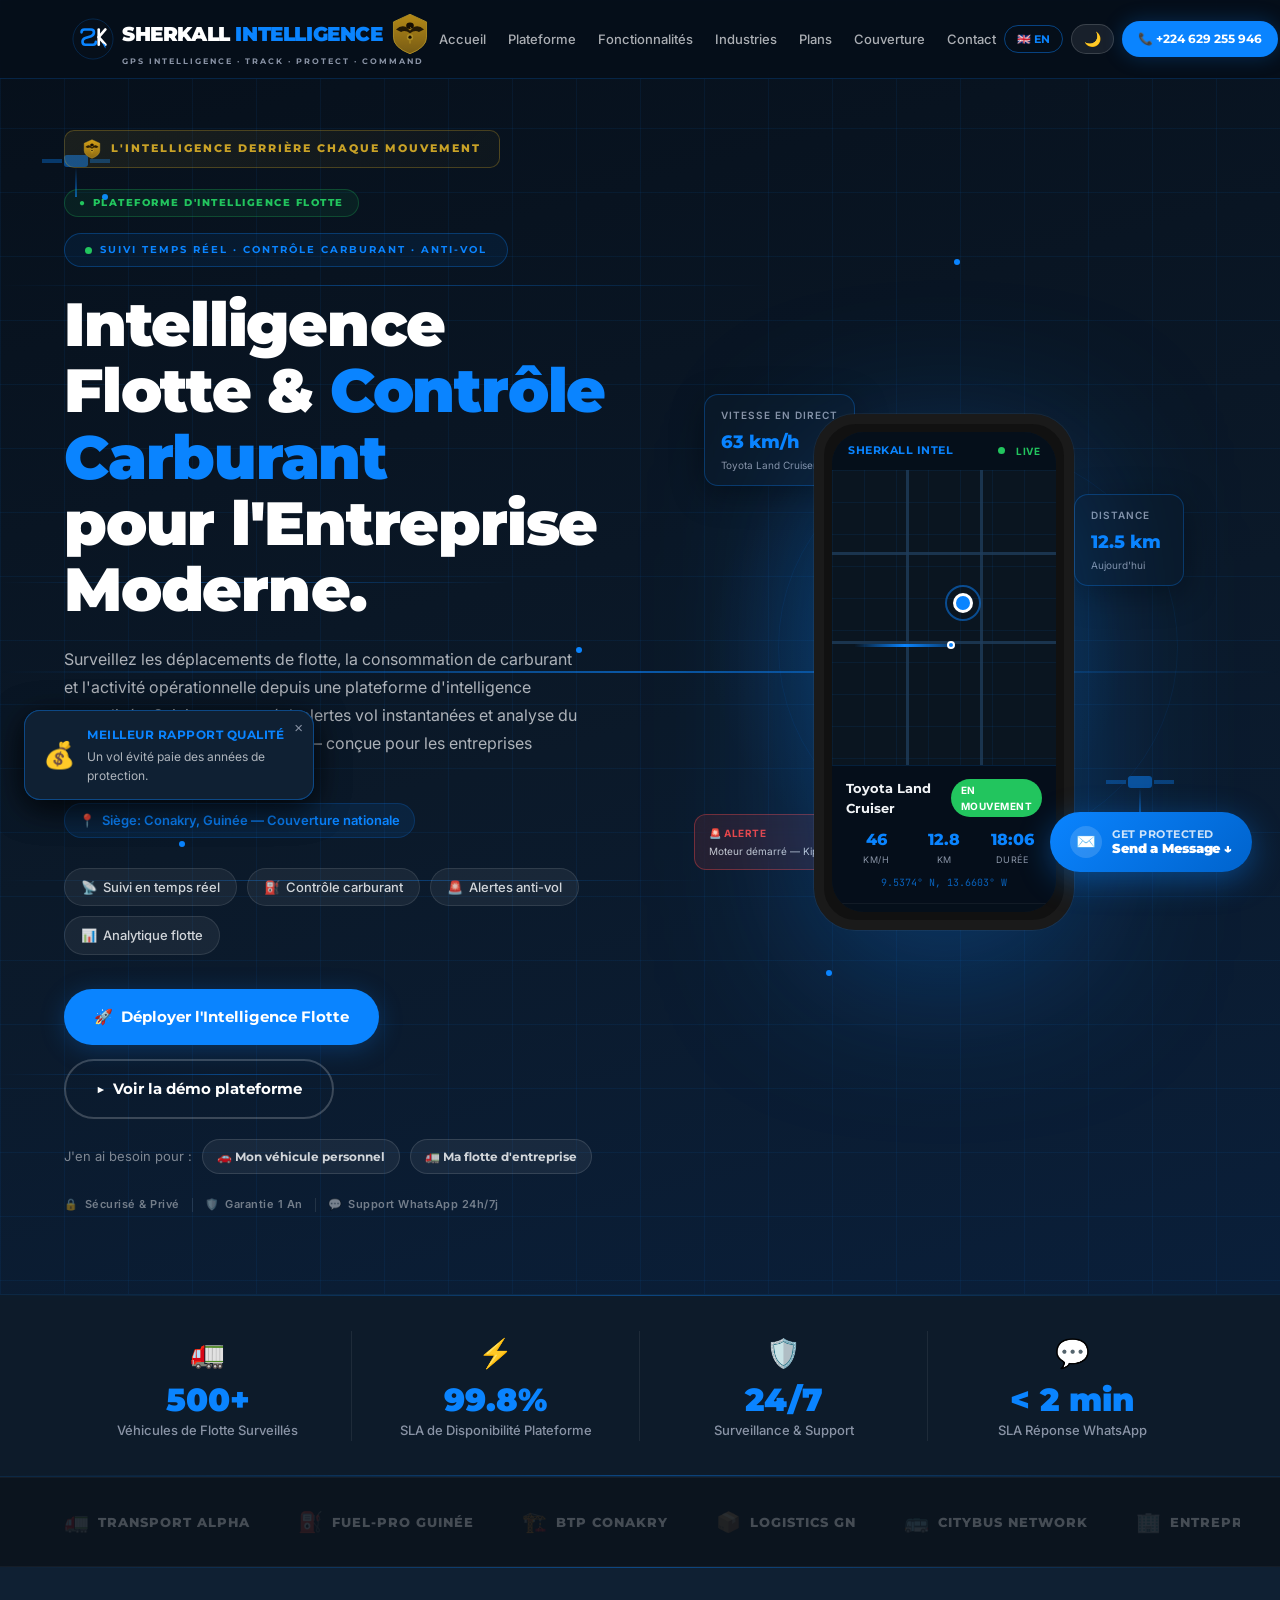
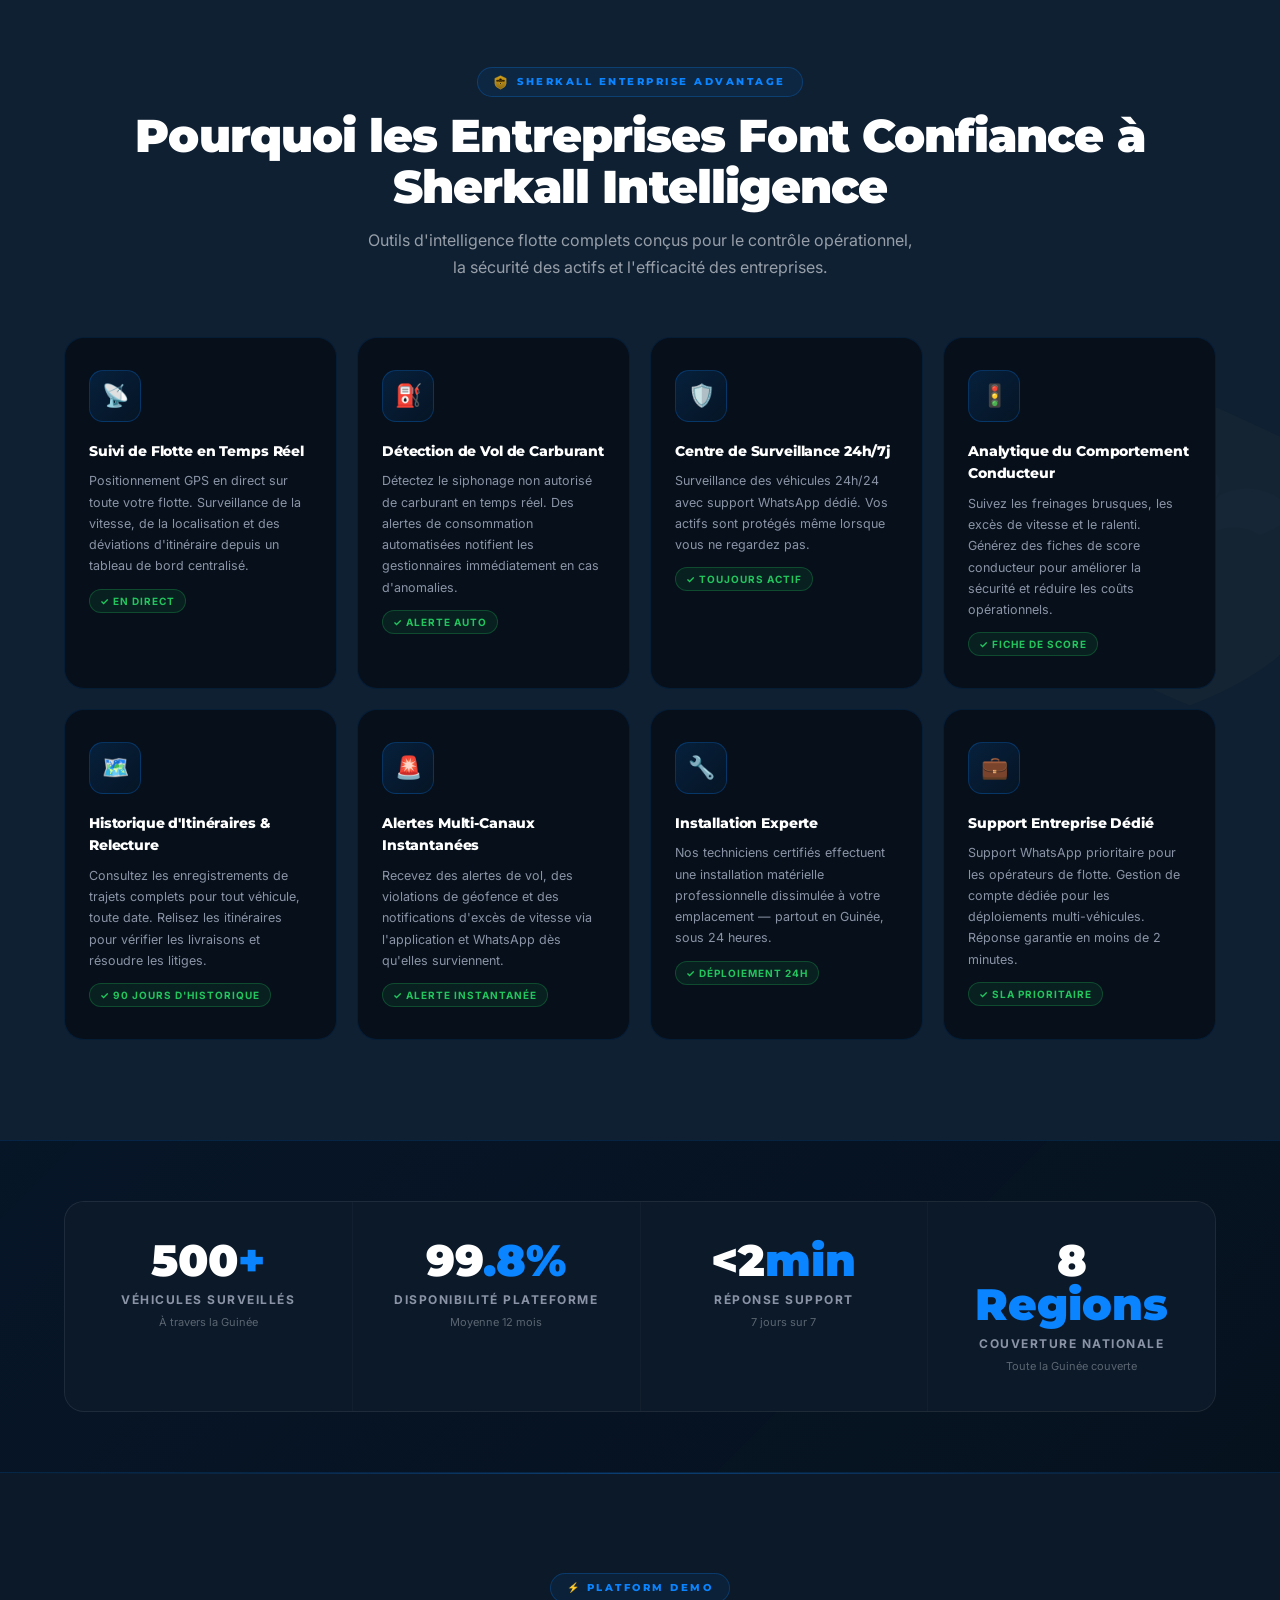
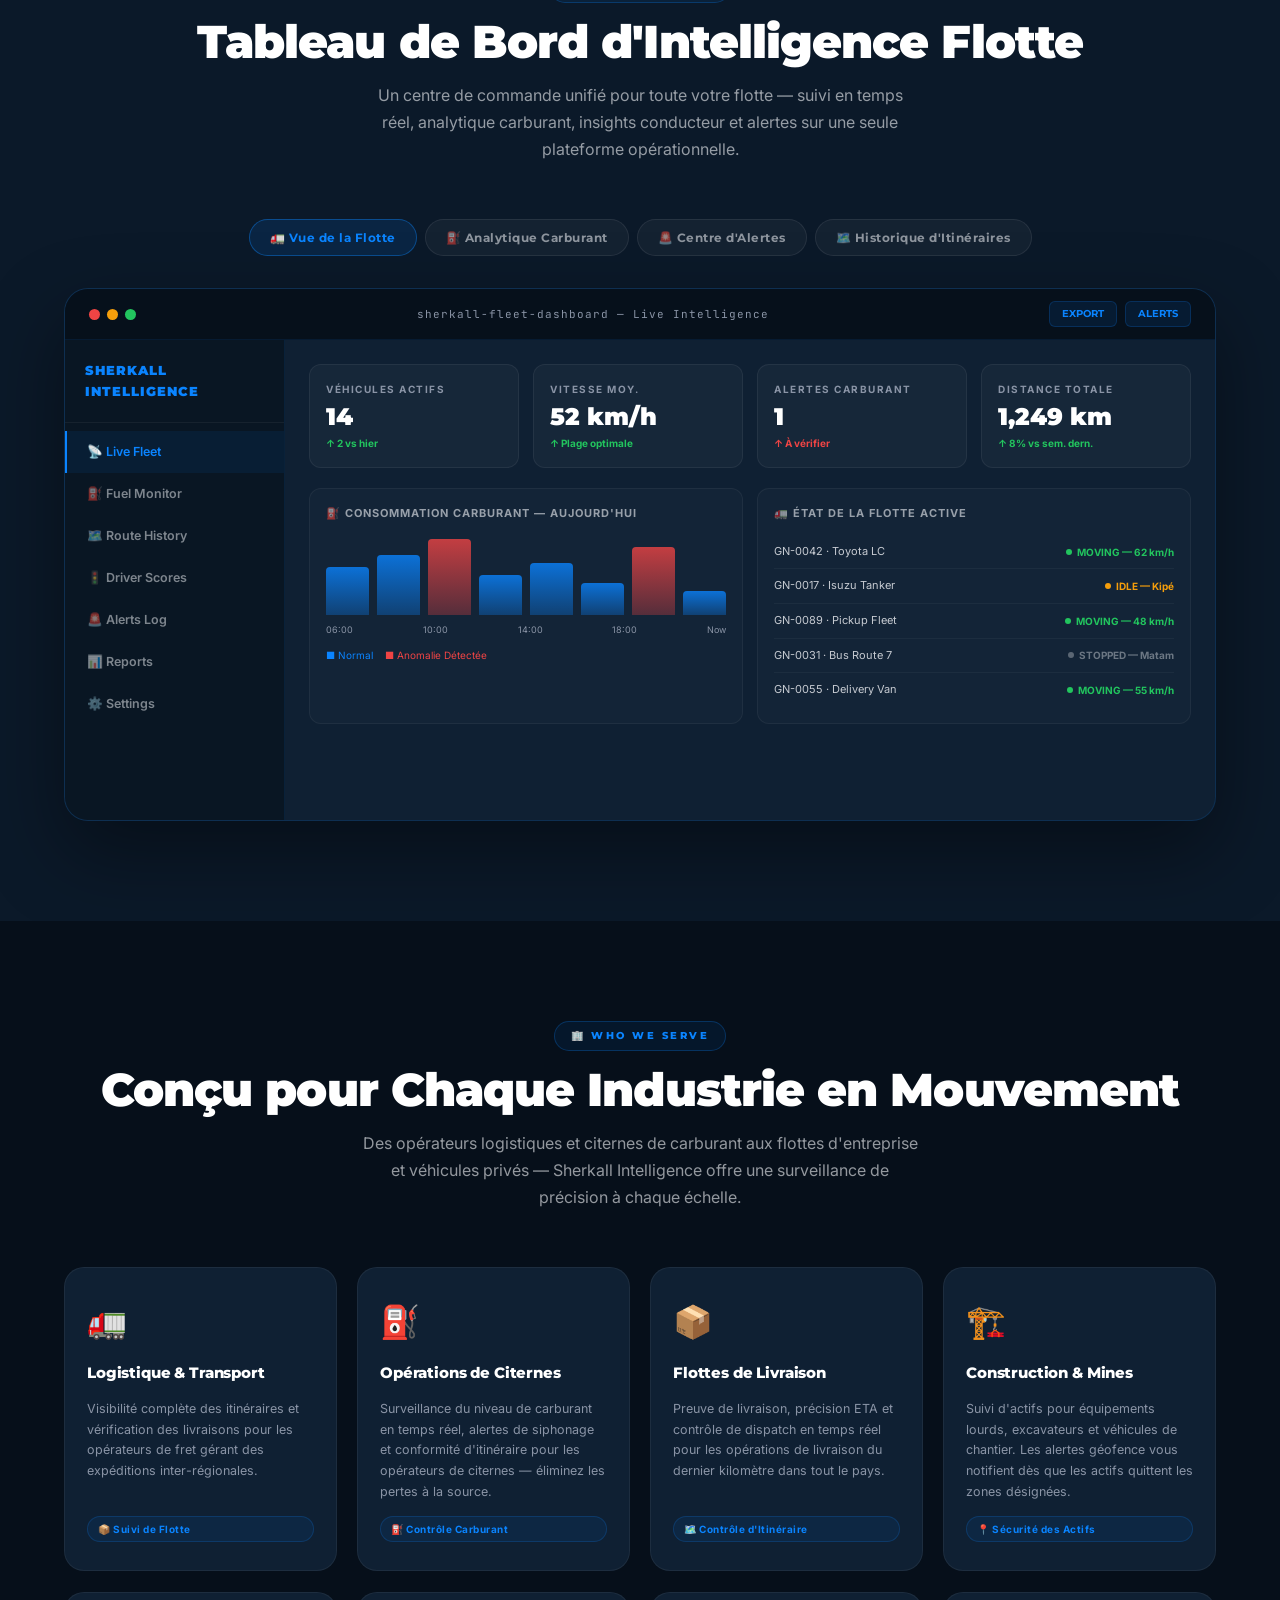
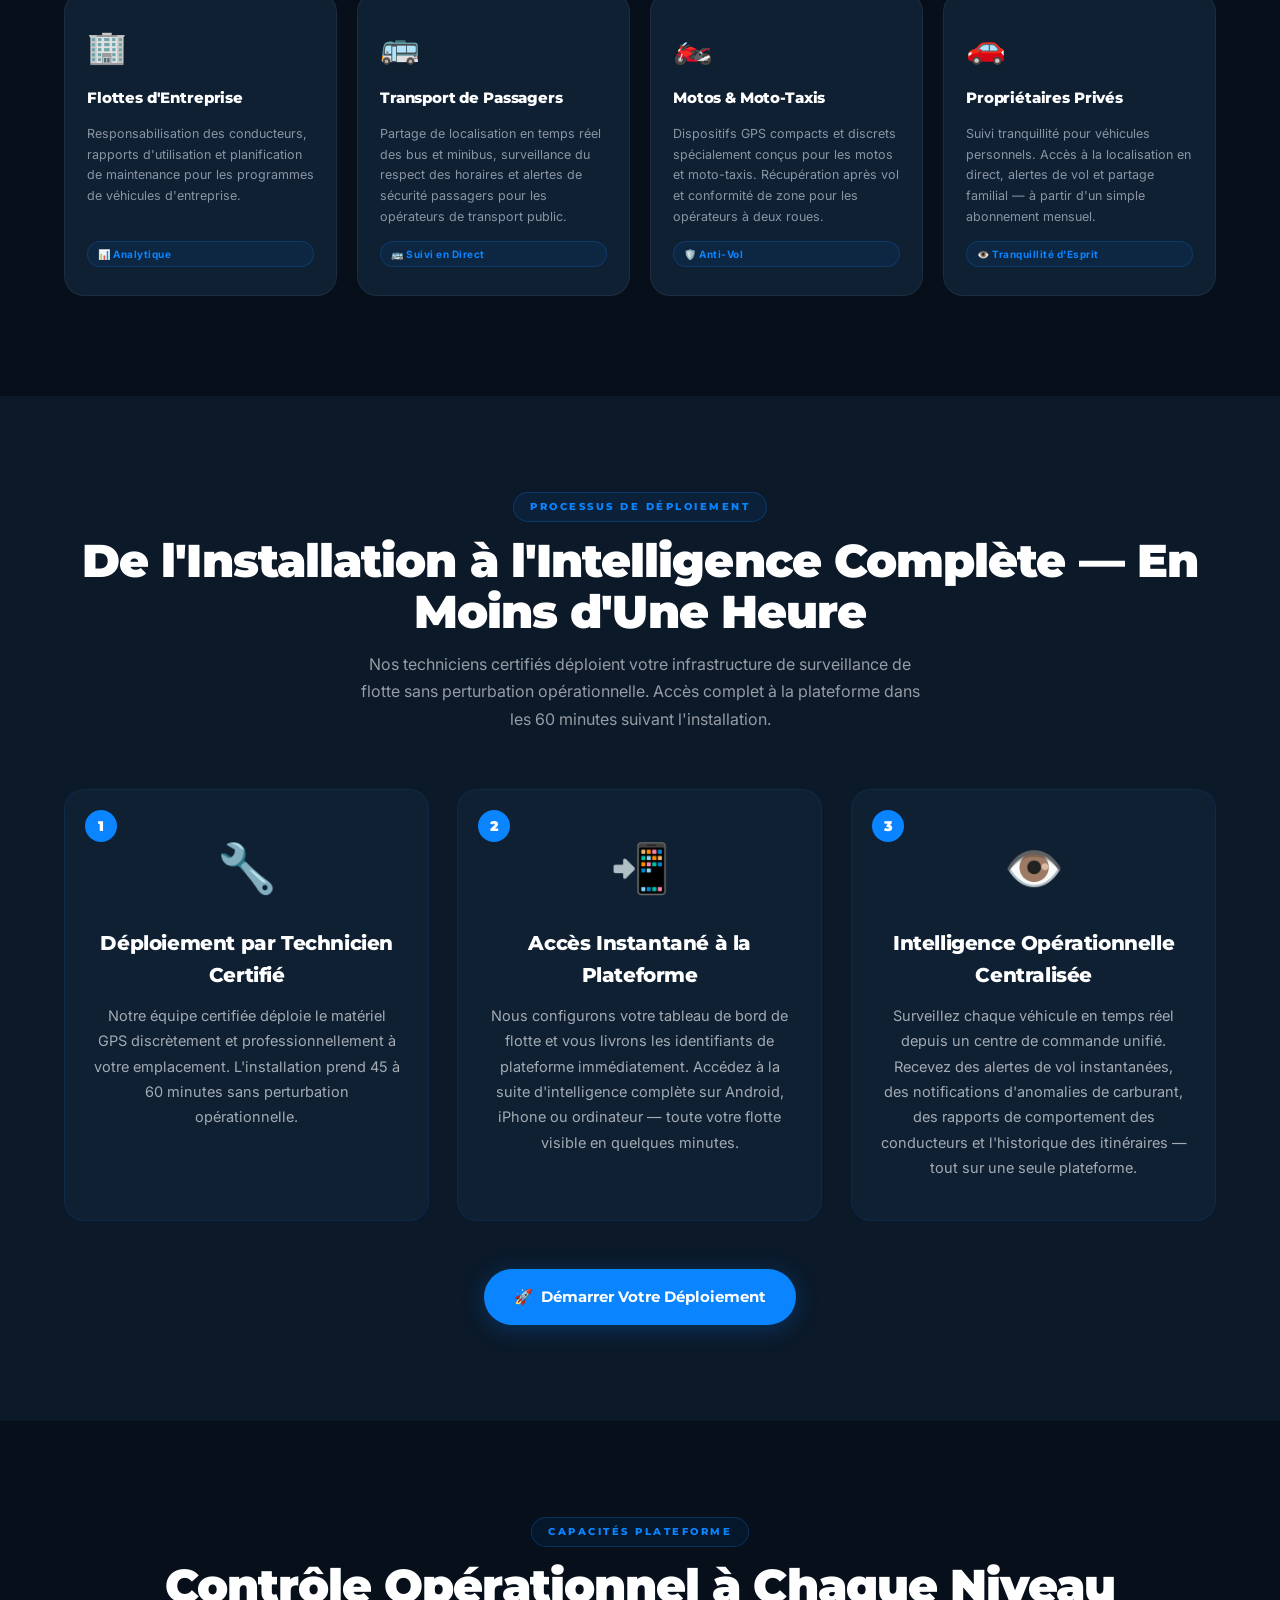
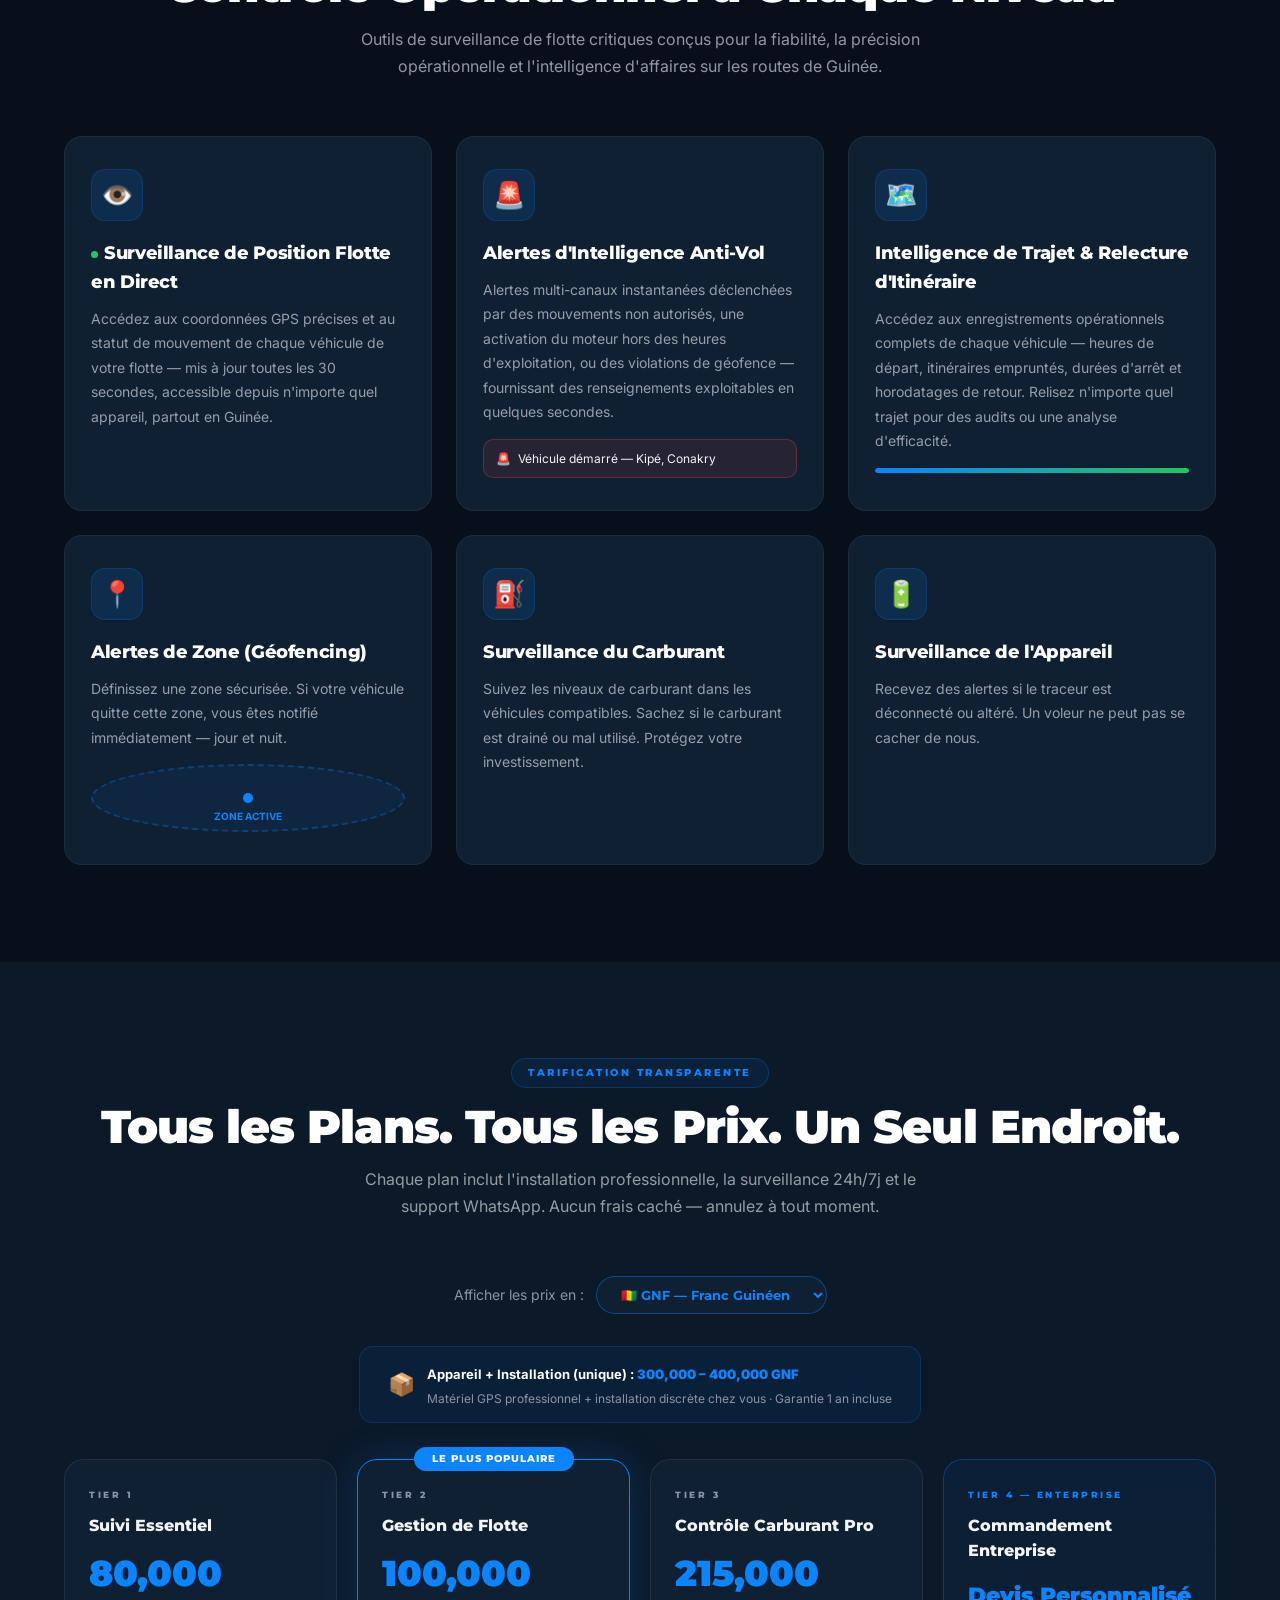
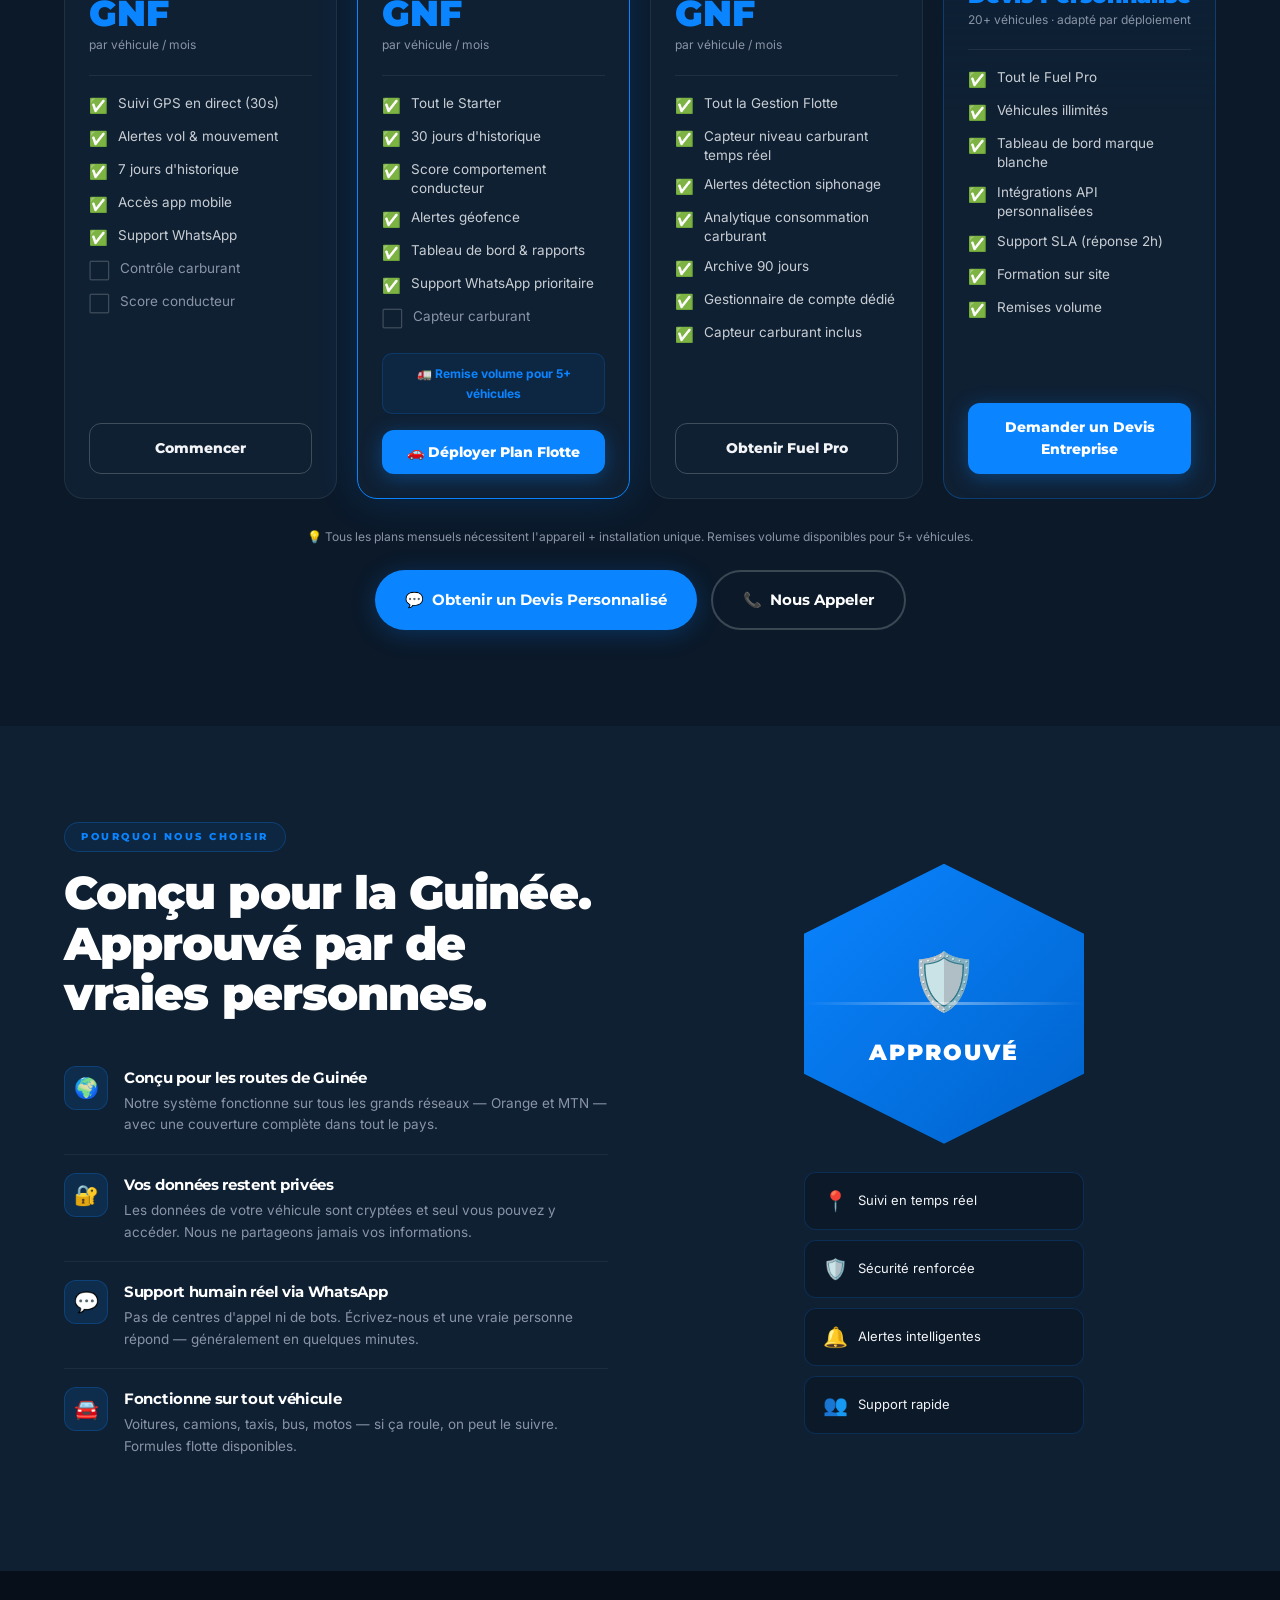
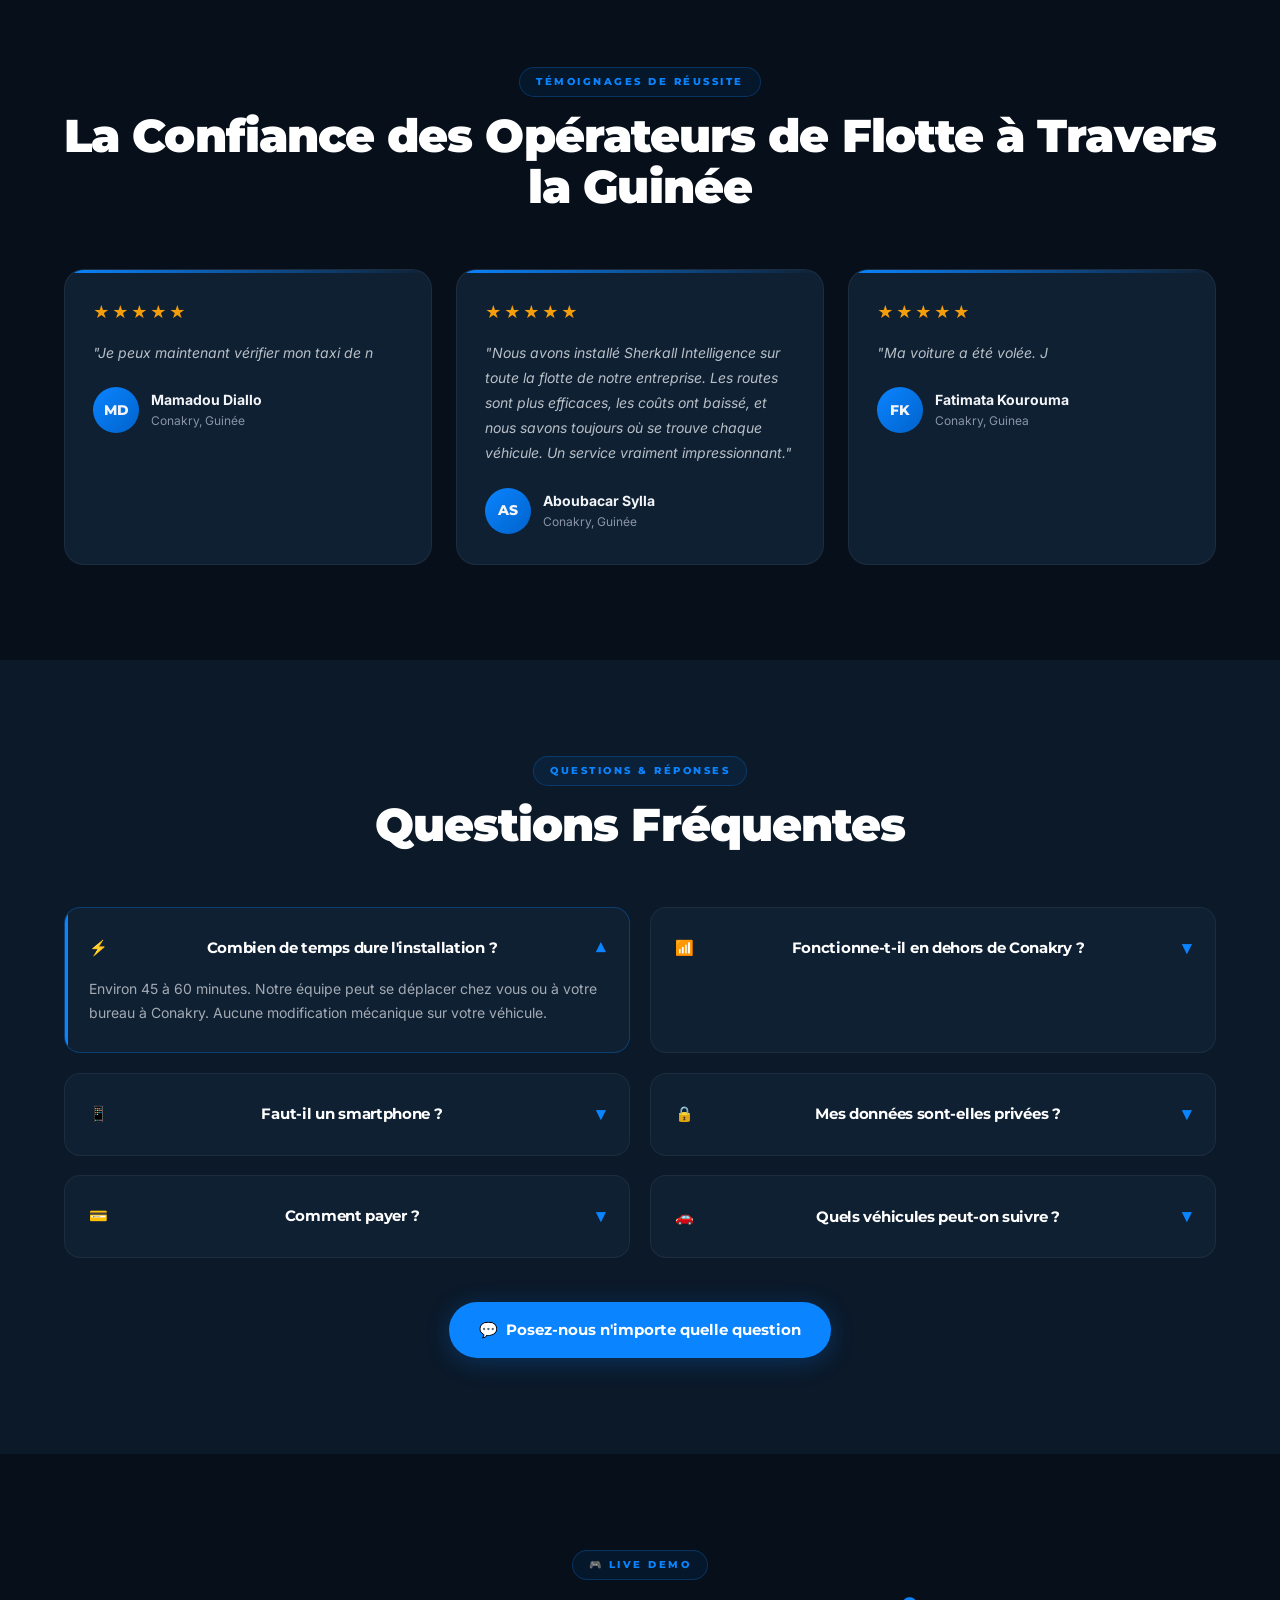
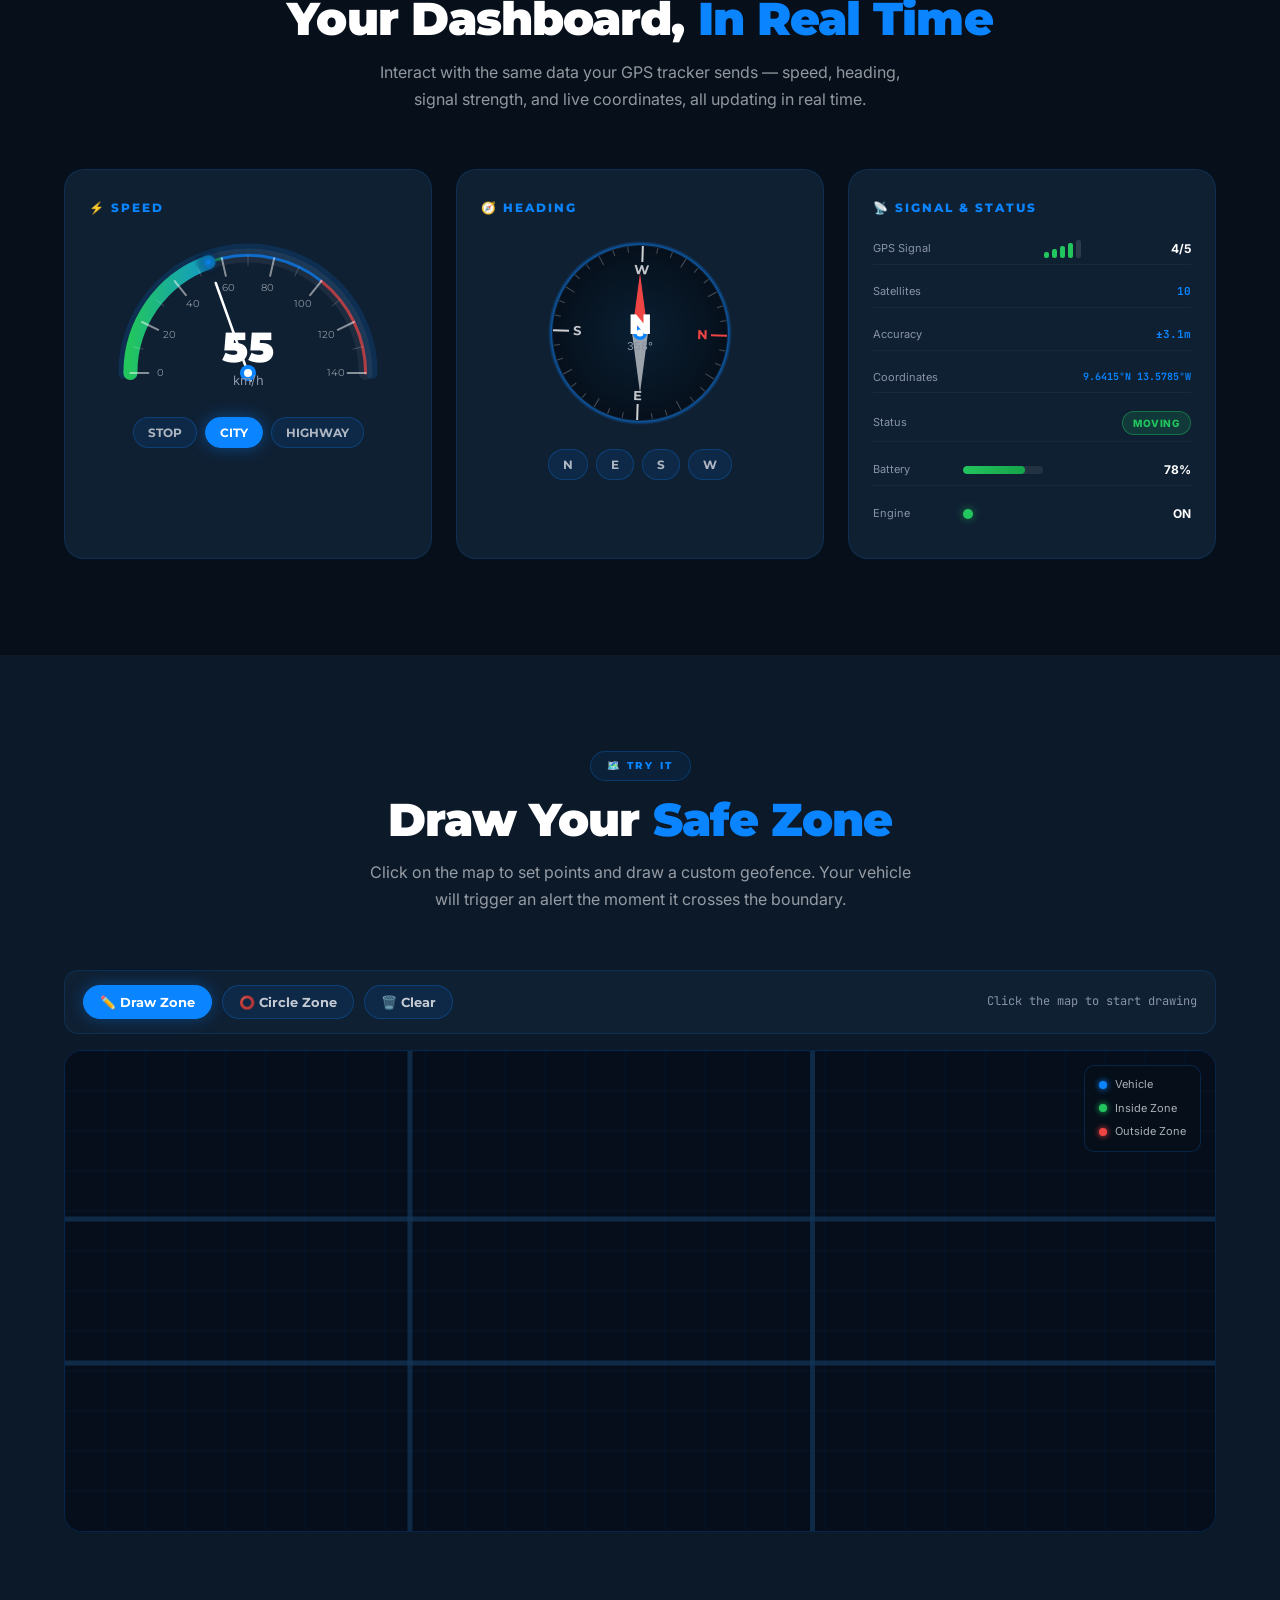
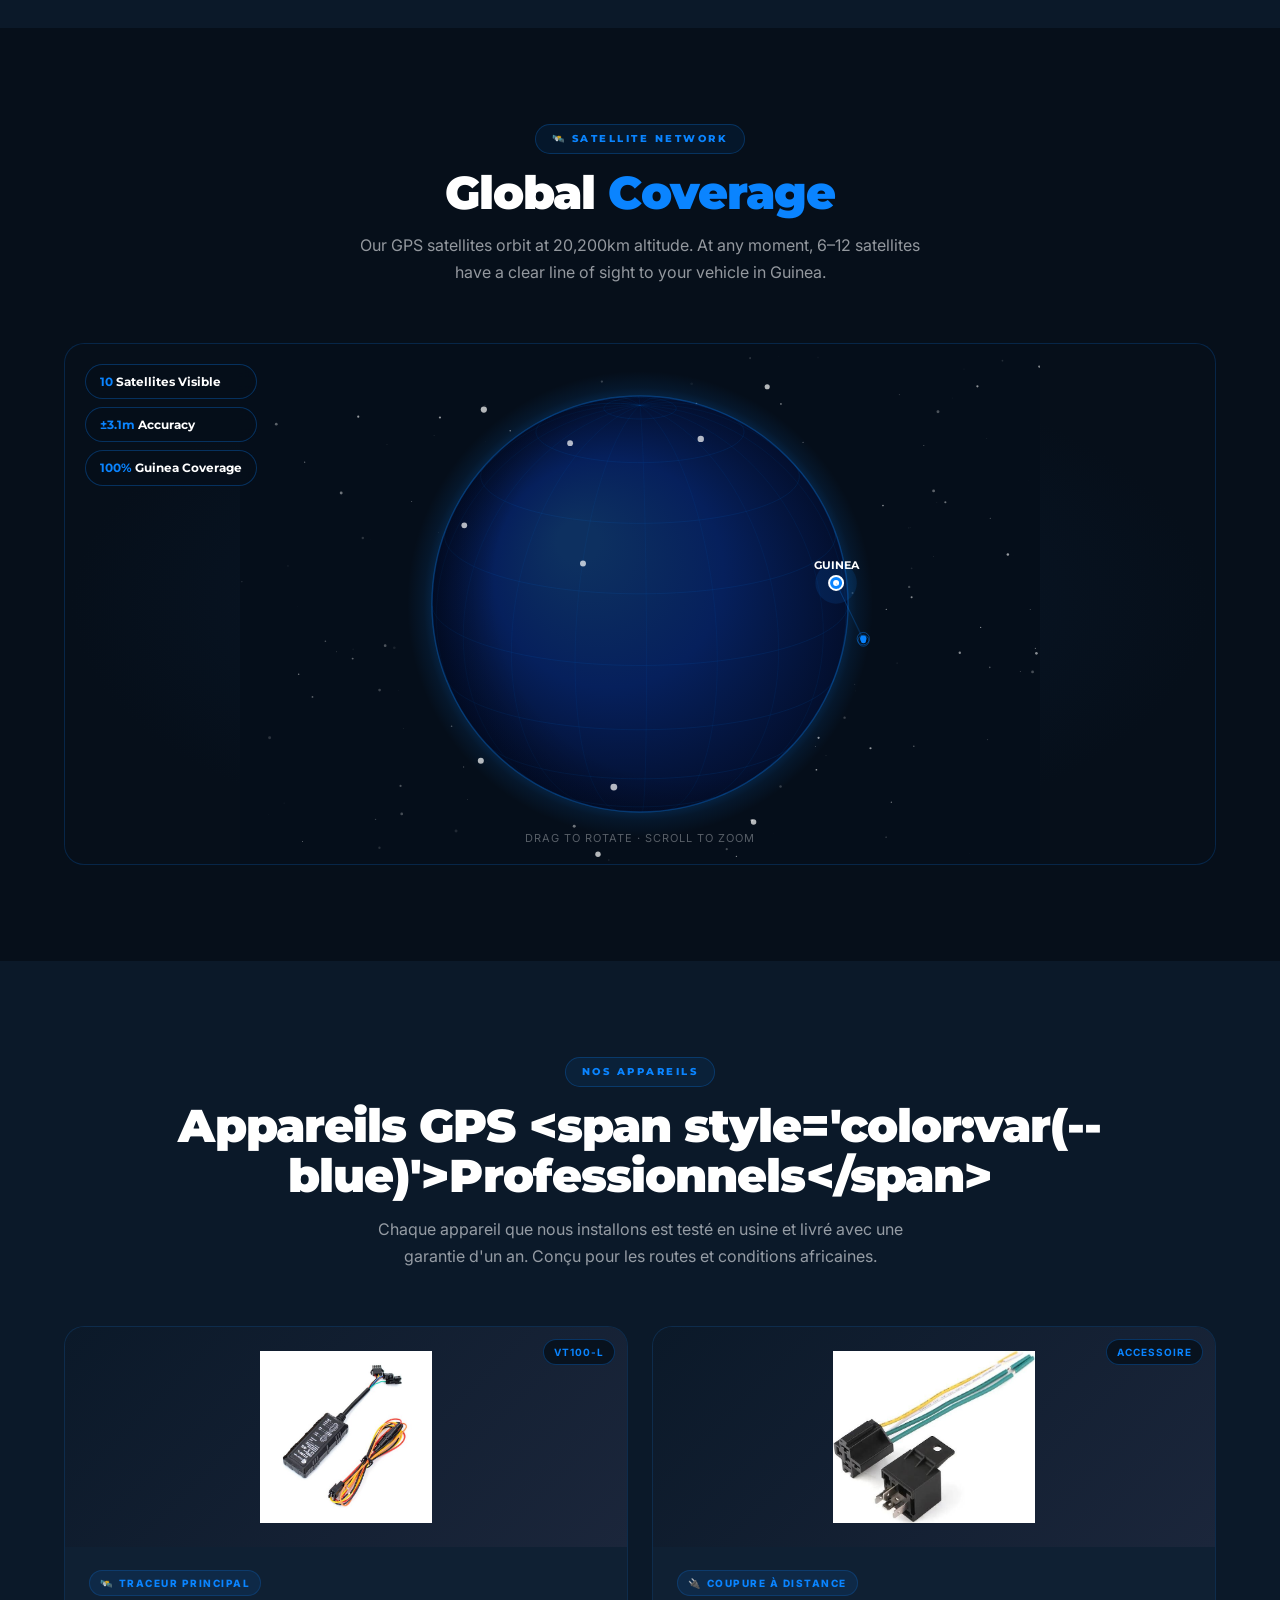
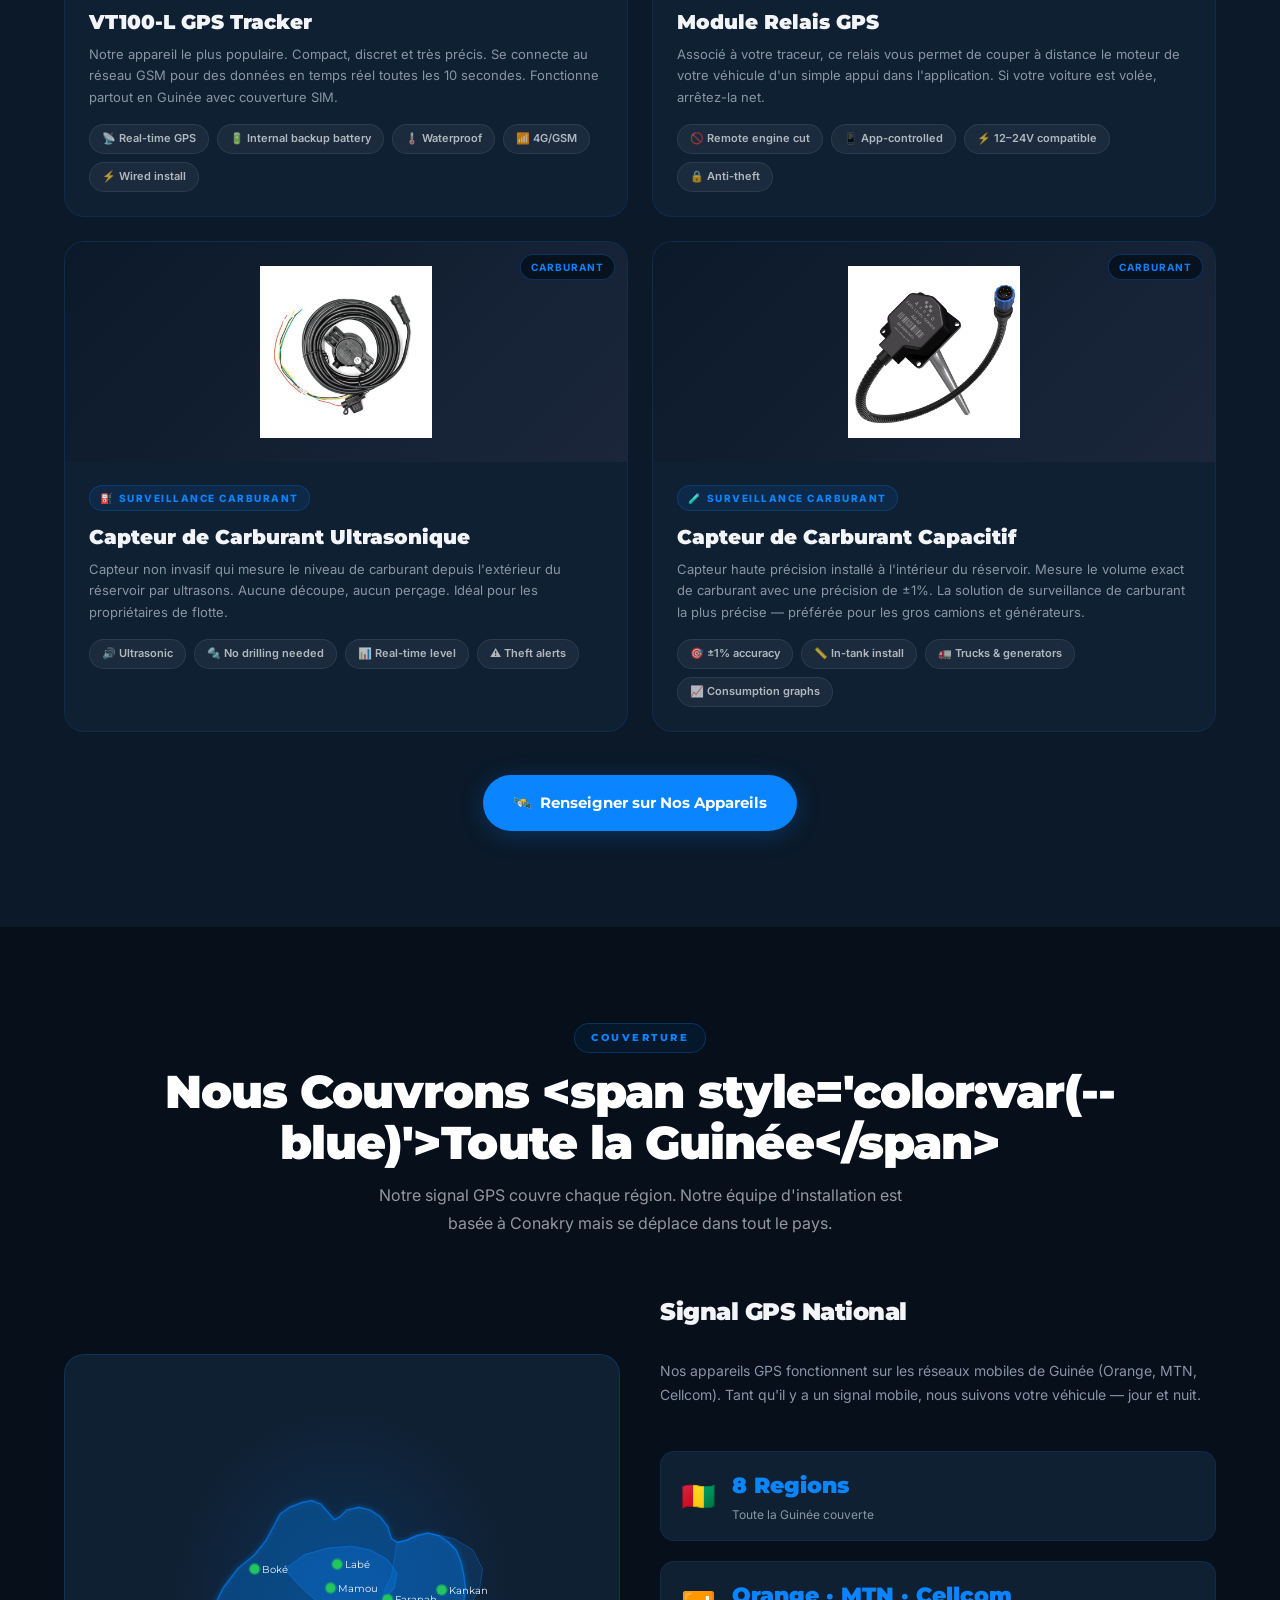
==== commit f6d72ea5: "Update index.html" ====
--- a/index.html
+++ b/index.html
@@ -123,47 +123,66 @@
         }
         .nav-content {
             display:flex; align-items:center; justify-content:space-between;
-            padding:13px 24px; max-width:1200px; margin:0 auto;
-        }
-        .logo { display:flex; align-items:center; gap:11px; text-decoration:none; }
-        .logo-text { display:flex; flex-direction:column; line-height:1; }
+            padding:10px 16px; max-width:1200px; margin:0 auto;
+            gap:8px; min-width:0;
+        }
+        .logo {
+            display:flex; align-items:center; gap:8px;
+            text-decoration:none; flex-shrink:0; min-width:0;
+        }
+        .logo-text { display:flex; flex-direction:column; line-height:1; min-width:0; }
         .logo-main {
             font-family:'Montserrat', sans-serif;
-            font-weight:900; font-size:22px;
+            font-weight:900; font-size:16px;
             color:#fff; letter-spacing:-0.02em;
+            white-space:nowrap;
         }
         .logo-main span { color:var(--blue); }
-        .logo-tagline { font-size:9px; color:var(--grey); letter-spacing:2px; text-transform:uppercase; margin-top:2px; }
-        .nav-links { display:flex; gap:28px; list-style:none; }
+        /* Shared tagline styles */
+        .logo-tagline-short,
+        .logo-tagline-full {
+            color:var(--grey); text-transform:uppercase;
+            margin-top:2px; white-space:nowrap;
+            overflow:hidden; text-overflow:ellipsis;
+            font-family:'Montserrat',sans-serif; font-weight:700;
+        }
+        /* Hidden by default — breakpoints enable them */
+        .logo-tagline-short { display:none; }
+        .logo-tagline-full  { display:none; }
+        /* Hide the eagle badge on mobile — shown only on desktop */
+        .logo .logo-eagle-badge { display:none; }
+
+        .nav-links { display:flex; gap:22px; list-style:none; }
         .nav-links a {
             color:rgba(242,244,247,0.7); text-decoration:none;
-            font-weight:500; font-size:13.5px;
+            font-weight:500; font-size:13px;
             transition:color 0.2s;
         }
         .nav-links a:hover { color:#fff; }
-        .nav-actions { display:flex; align-items:center; gap:10px; }
+        .nav-actions { display:flex; align-items:center; gap:8px; flex-shrink:0; }
         .lang-toggle {
             background:transparent;
             border:1.5px solid rgba(10,132,255,0.45);
-            color:var(--blue); padding:6px 14px;
+            color:var(--blue); padding:6px 12px;
             border-radius:50px; cursor:pointer;
-            font-weight:700; font-size:12px;
+            font-weight:700; font-size:11px;
             font-family:'Montserrat', sans-serif;
-            transition:all 0.2s;
+            transition:all 0.2s; white-space:nowrap;
+            flex-shrink:0;
         }
         .lang-toggle:hover { background:var(--blue-glow); border-color:var(--blue); }
         .cta-nav {
             background:var(--blue); color:#fff;
-            padding:9px 20px; border-radius:50px;
+            padding:8px 16px; border-radius:50px;
             font-weight:700; text-decoration:none;
-            font-size:13px; transition:all 0.25s;
+            font-size:12px; transition:all 0.25s;
             font-family:'Montserrat', sans-serif;
             white-space:nowrap;
             box-shadow:0 0 20px var(--blue-glow);
         }
         .cta-nav:hover { background:var(--blue-dark); transform:translateY(-1px); }
-        .hamburger { display:none; flex-direction:column; gap:5px; cursor:pointer; }
-        .hamburger span { width:24px; height:2.5px; background:var(--white); border-radius:3px; transition:0.3s; }
+        .hamburger { display:none; flex-direction:column; gap:5px; cursor:pointer; flex-shrink:0; }
+        .hamburger span { width:22px; height:2.5px; background:var(--white); border-radius:3px; transition:0.3s; }
         .mobile-menu {
             display:none; flex-direction:column;
             background:var(--navy); border-top:1px solid rgba(10,132,255,0.12);
@@ -1156,6 +1175,18 @@
             .nav-links { display:none; }
             .cta-nav { display:none; }
             .hamburger { display:flex; }
+            /* Lang toggle always visible on mobile */
+            .lang-toggle { padding:5px 10px; font-size:10px; }
+            /* Logo: shrink SVG and font on mobile */
+            .logo svg:first-child { width:28px; height:28px; }
+            .logo-main { font-size:11px; letter-spacing:0; }
+            /* Show SHORT tagline only on mobile */
+            .logo-tagline-short { display:block; font-size:7px; letter-spacing:1.5px; }
+            .logo-tagline-full  { display:none; }
+            /* Eagle badge hidden on mobile */
+            .logo .logo-eagle-badge { display:none !important; }
+            /* Nav padding tighter */
+            .nav-content { padding:8px 12px; gap:6px; }
             .hero-content { grid-template-columns:1fr; text-align:center; gap:40px; }
             .hero-visual { display:none; }
             .hero-badges { justify-content:center; }
@@ -1977,7 +2008,6 @@
 
         /* ── NAV ENTERPRISE UPGRADE ── */
         .nav-content { padding:16px 32px; }
-        .logo-tagline { font-size:8px; letter-spacing:3px; }
         nav { border-bottom:1px solid rgba(10,132,255,0.2); }
 
         /* Add "Enterprise" badge to nav */
@@ -2565,16 +2595,26 @@
         body.light-mode .dash-chart-box, body.light-mode .dash-kpi { background:rgba(0,0,0,0.03); }
         body.light-mode .metric-cell { background:rgba(255,255,255,0.8); }
         /* ── SHERKALL BRANDING SYSTEM ── */
-        .logo-main { font-size:15px; letter-spacing:0.5px; }
-        .logo-main span { color:var(--blue); }
+        /* Desktop logo sizing */
+        @media (min-width:769px) {
+            .logo-main { font-size:18px; }
+            .logo .logo-eagle-badge { display:inline-flex; align-items:center; }
+            .logo svg:first-child { width:42px; height:42px; }
+            .nav-content { padding:12px 28px; }
+            .logo-tagline-short { display:none; }
+            .logo-tagline-full  { display:block; font-size:8px; letter-spacing:2px; }
+        }
+        @media (min-width:1024px) {
+            .logo-main { font-size:20px; }
+            .nav-content { padding:13px 32px; }
+        }
 
         /* Eagle shield badge glow on hover */
-        .logo:hover svg[title="Sherkall Enterprise Badge"] {
+        .logo:hover .logo-eagle-badge svg {
             filter: drop-shadow(0 0 6px rgba(201,162,39,0.6));
-            opacity: 1 !important;
-        }
-
-        /* Hero eagle badge — standalone premium badge */
+        }
+
+        /* Hero eagle badge */
         .hero-eagle-badge {
             display:inline-flex; align-items:center; gap:10px;
             background:linear-gradient(135deg, rgba(201,162,39,0.1), rgba(139,105,20,0.05));
@@ -2585,26 +2625,39 @@
             color:#C9A227; letter-spacing:2px;
             text-transform:uppercase;
             font-family:'Montserrat',sans-serif;
+            flex-wrap:wrap;
         }
         .hero-eagle-badge svg { flex-shrink:0; }
 
-        /* Trust section eagle badge watermark */
+        /* Trust section eagle watermark */
         #trust-section .eagle-watermark {
             position:absolute; right:-40px; top:50%;
             transform:translateY(-50%);
             opacity:0.04; pointer-events:none;
         }
 
-        /* Footer eagle badge glow */
-        footer svg[xmlns] { transition: filter 0.3s, opacity 0.3s; }
-        footer svg[xmlns]:hover { filter: drop-shadow(0 0 8px rgba(201,162,39,0.5)); opacity:1 !important; }
-
-        /* Nav logo sizing */
-        .logo svg:first-child { flex-shrink:0; }
-        .logo-text { display:flex; flex-direction:column; gap:1px; }
-
-        /* Make tagline accommodate the new longer text */
-        .logo-tagline { font-size:7.5px !important; letter-spacing:1.5px; white-space:nowrap; }
+        /* Footer eagle badge hover */
+        footer svg[xmlns]:hover {
+            filter: drop-shadow(0 0 8px rgba(201,162,39,0.5));
+            opacity:1 !important;
+        }
+
+        /* Hero chips mobile fix */
+        .hero-chip, .hero-enterprise-label {
+            white-space:normal;
+            text-align:center;
+            max-width:100%;
+            box-sizing:border-box;
+        }
+        @media (max-width:768px) {
+            .hero-eagle-badge { font-size:9px; padding:6px 12px; letter-spacing:1px; }
+            .hero-chip { font-size:9px; letter-spacing:1px; }
+            .hero-enterprise-label { font-size:9px; }
+            .hero-sub { font-size:14px !important; }
+            /* Prevent any horizontal scroll */
+            .hero { overflow-x:hidden; }
+            section { overflow-x:hidden; }
+        }
     </style>
 </head>
 <body>
@@ -2624,45 +2677,40 @@
     <div class="nav-content">
         <a href="#home" class="logo" aria-label="Sherkall Intelligence - Home">
             <!-- PRIMARY: SK Monogram logo mark -->
-            <svg width="44" height="44" viewBox="0 0 88 88" fill="none" xmlns="http://www.w3.org/2000/svg" role="img" aria-label="Sherkall Intelligence SK logo">
+            <svg width="38" height="38" viewBox="0 0 88 88" fill="none" xmlns="http://www.w3.org/2000/svg" role="img" aria-label="Sherkall Intelligence SK logo">
                 <title>Sherkall Intelligence</title>
-                <!-- Background circle -->
                 <circle cx="44" cy="44" r="42" fill="#060F1A" stroke="rgba(10,132,255,0.3)" stroke-width="1.5"/>
-                <!-- S letterform -->
                 <path d="M20 30 Q20 24 26 24 L40 24 Q46 24 46 30 Q46 36 40 38 L28 42 Q22 44 22 50 Q22 56 28 56 L44 56 Q50 56 50 50"
                       stroke="#0A84FF" stroke-width="5.5" stroke-linecap="round" fill="none"/>
-                <!-- K letterform -->
                 <line x1="56" y1="24" x2="56" y2="56" stroke="white" stroke-width="5.5" stroke-linecap="round"/>
                 <line x1="56" y1="40" x2="70" y2="24" stroke="white" stroke-width="5.5" stroke-linecap="round"/>
                 <line x1="56" y1="40" x2="70" y2="56" stroke="white" stroke-width="5.5" stroke-linecap="round"/>
-                <!-- Blue triangle accent (bottom of K) -->
                 <polygon points="63,52 70,56 70,64" fill="#0A84FF"/>
             </svg>
             <div class="logo-text">
-                <div style="display:flex;align-items:center;gap:8px;">
+                <div style="display:flex;align-items:center;gap:6px;">
                     <span class="logo-main">SHERKALL <span>INTELLIGENCE</span></span>
-                    <!-- SECONDARY: Eagle Shield badge -->
-                    <svg width="20" height="22" viewBox="0 0 60 66" fill="none" xmlns="http://www.w3.org/2000/svg" title="Sherkall Enterprise Badge" style="flex-shrink:0;opacity:0.85;">
-                        <!-- Shield body -->
-                        <path d="M30 2 L56 14 L56 38 Q56 54 30 64 Q4 54 4 38 L4 14 Z" fill="url(#shieldGold)" stroke="#C9A227" stroke-width="1.5"/>
-                        <defs>
-                            <linearGradient id="shieldGold" x1="0" y1="0" x2="0" y2="1">
-                                <stop offset="0%" stop-color="#D4A017"/>
-                                <stop offset="100%" stop-color="#8B6914"/>
-                            </linearGradient>
-                        </defs>
-                        <!-- Eagle wings -->
-                        <path d="M8 26 Q16 18 24 22 L30 28 L36 22 Q44 18 52 26 L44 30 Q38 26 30 32 Q22 26 16 30 Z" fill="#1a0f00" opacity="0.9"/>
-                        <!-- Eagle head -->
-                        <ellipse cx="30" cy="20" rx="6" ry="5" fill="#1a0f00"/>
-                        <path d="M30 22 L34 25 L30 24 Z" fill="#C9A227"/>
-                        <!-- Location pin on eagle chest -->
-                        <circle cx="30" cy="38" r="5" fill="#C9A227"/>
-                        <circle cx="30" cy="38" r="2.5" fill="#1a0f00"/>
-                        <line x1="30" y1="43" x2="30" y2="48" stroke="#C9A227" stroke-width="2"/>
-                    </svg>
+                    <!-- SECONDARY: Eagle Shield badge — desktop only -->
+                    <span class="logo-eagle-badge">
+                        <svg width="18" height="20" viewBox="0 0 60 66" fill="none" xmlns="http://www.w3.org/2000/svg" title="Sherkall Enterprise Badge" style="opacity:0.85;">
+                            <path d="M30 2 L56 14 L56 38 Q56 54 30 64 Q4 54 4 38 L4 14 Z" fill="url(#shieldGold)" stroke="#C9A227" stroke-width="1.5"/>
+                            <defs>
+                                <linearGradient id="shieldGold" x1="0" y1="0" x2="0" y2="1">
+                                    <stop offset="0%" stop-color="#D4A017"/>
+                                    <stop offset="100%" stop-color="#8B6914"/>
+                                </linearGradient>
+                            </defs>
+                            <path d="M8 26 Q16 18 24 22 L30 28 L36 22 Q44 18 52 26 L44 30 Q38 26 30 32 Q22 26 16 30 Z" fill="#1a0f00" opacity="0.9"/>
+                            <ellipse cx="30" cy="20" rx="6" ry="5" fill="#1a0f00"/>
+                            <path d="M30 22 L34 25 L30 24 Z" fill="#C9A227"/>
+                            <circle cx="30" cy="38" r="5" fill="#C9A227"/>
+                            <circle cx="30" cy="38" r="2.5" fill="#1a0f00"/>
+                            <line x1="30" y1="43" x2="30" y2="48" stroke="#C9A227" stroke-width="2"/>
+                        </svg>
+                    </span>
                 </div>
-                <span class="logo-tagline">GPS Intelligence Service · Track · Protect · Command</span>
+                <span class="logo-tagline logo-tagline-short">TRACK · PROTECT · COMMAND</span>
+                <span class="logo-tagline logo-tagline-full">GPS INTELLIGENCE · TRACK · PROTECT · COMMAND</span>
             </div>
         </a>
 
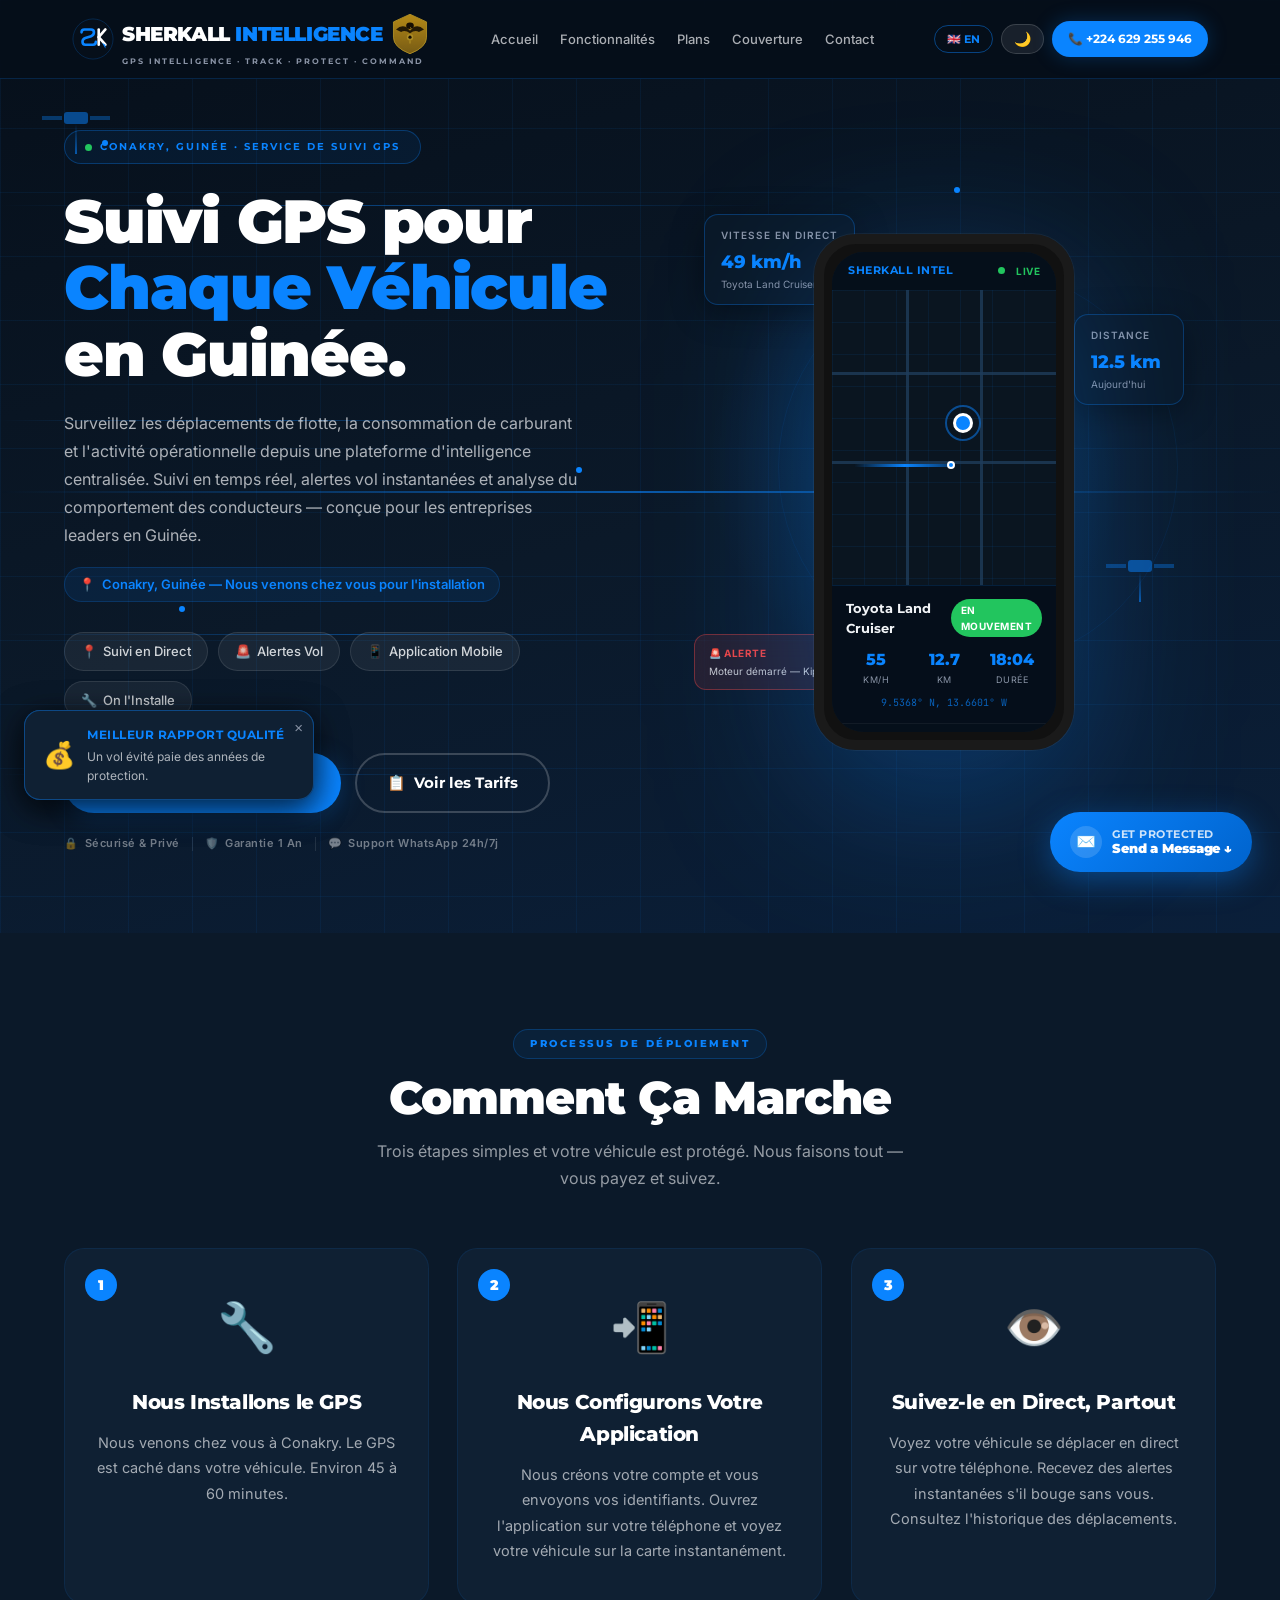
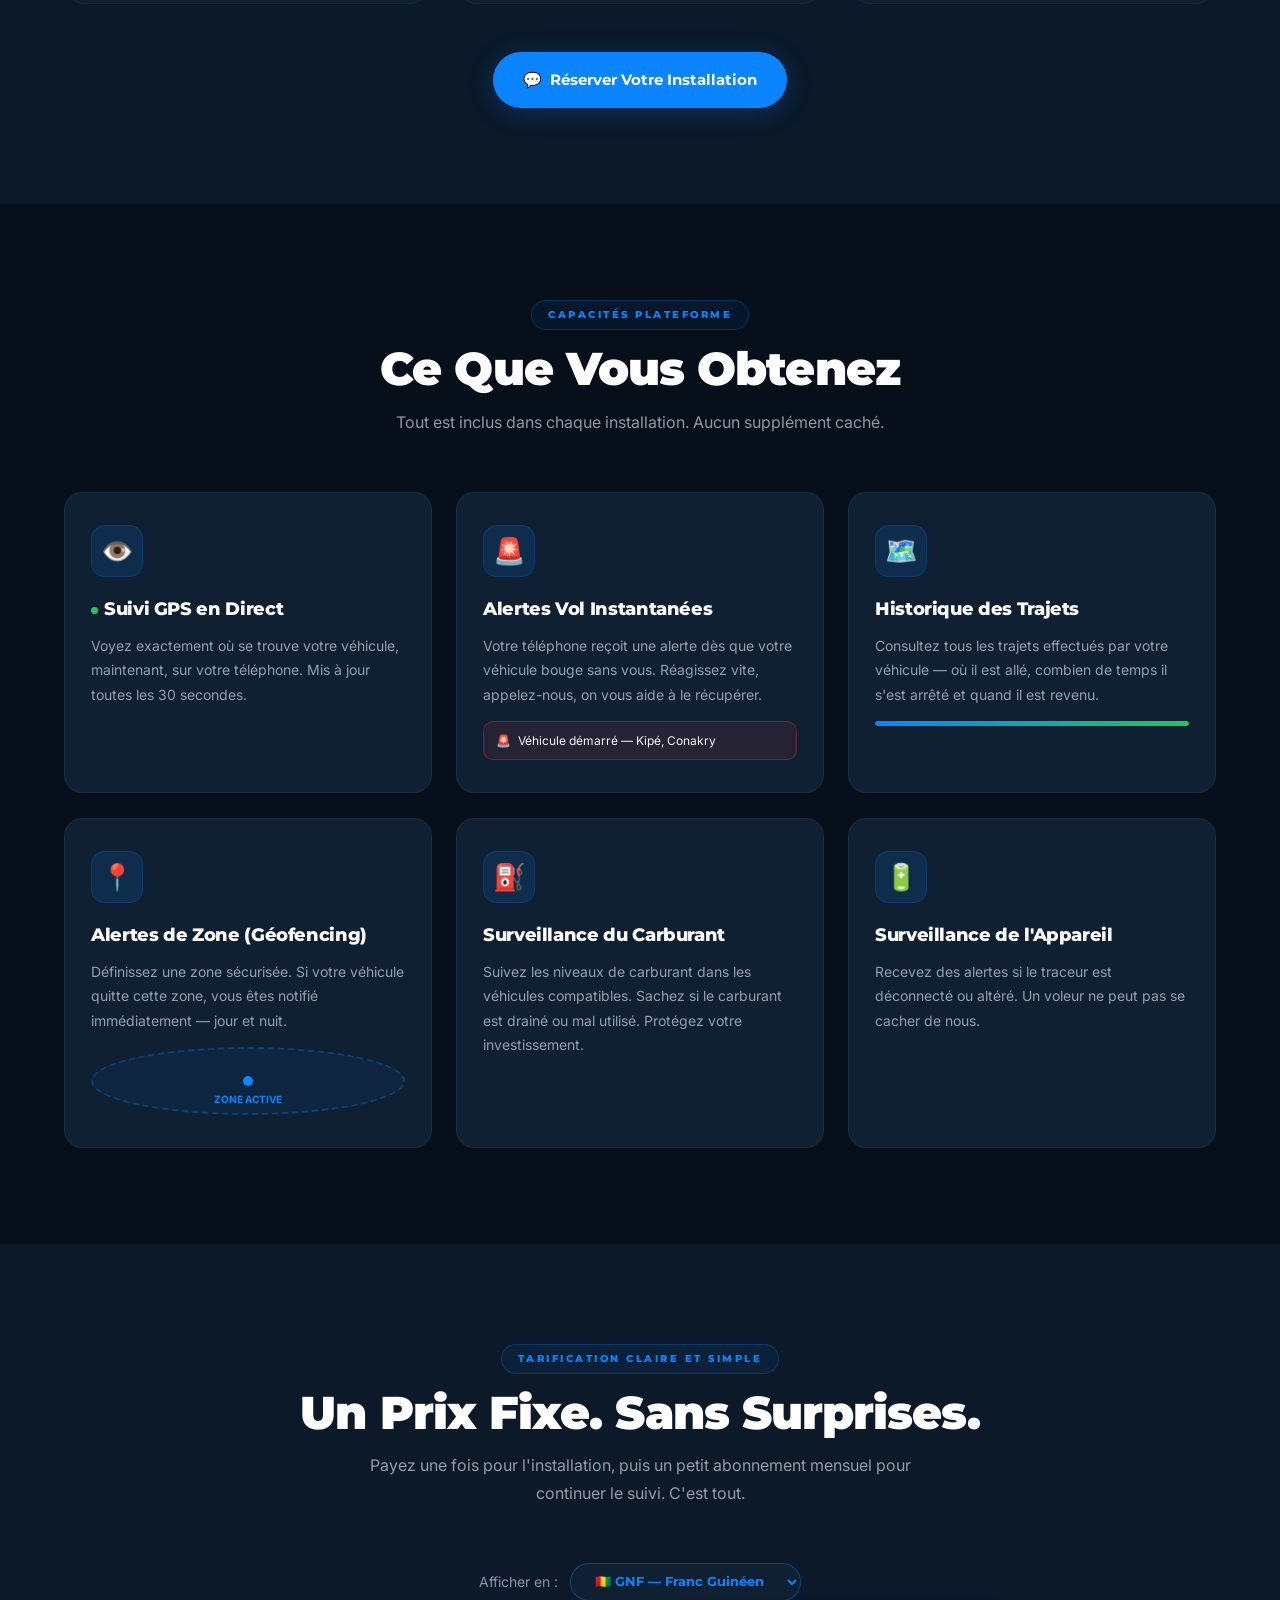
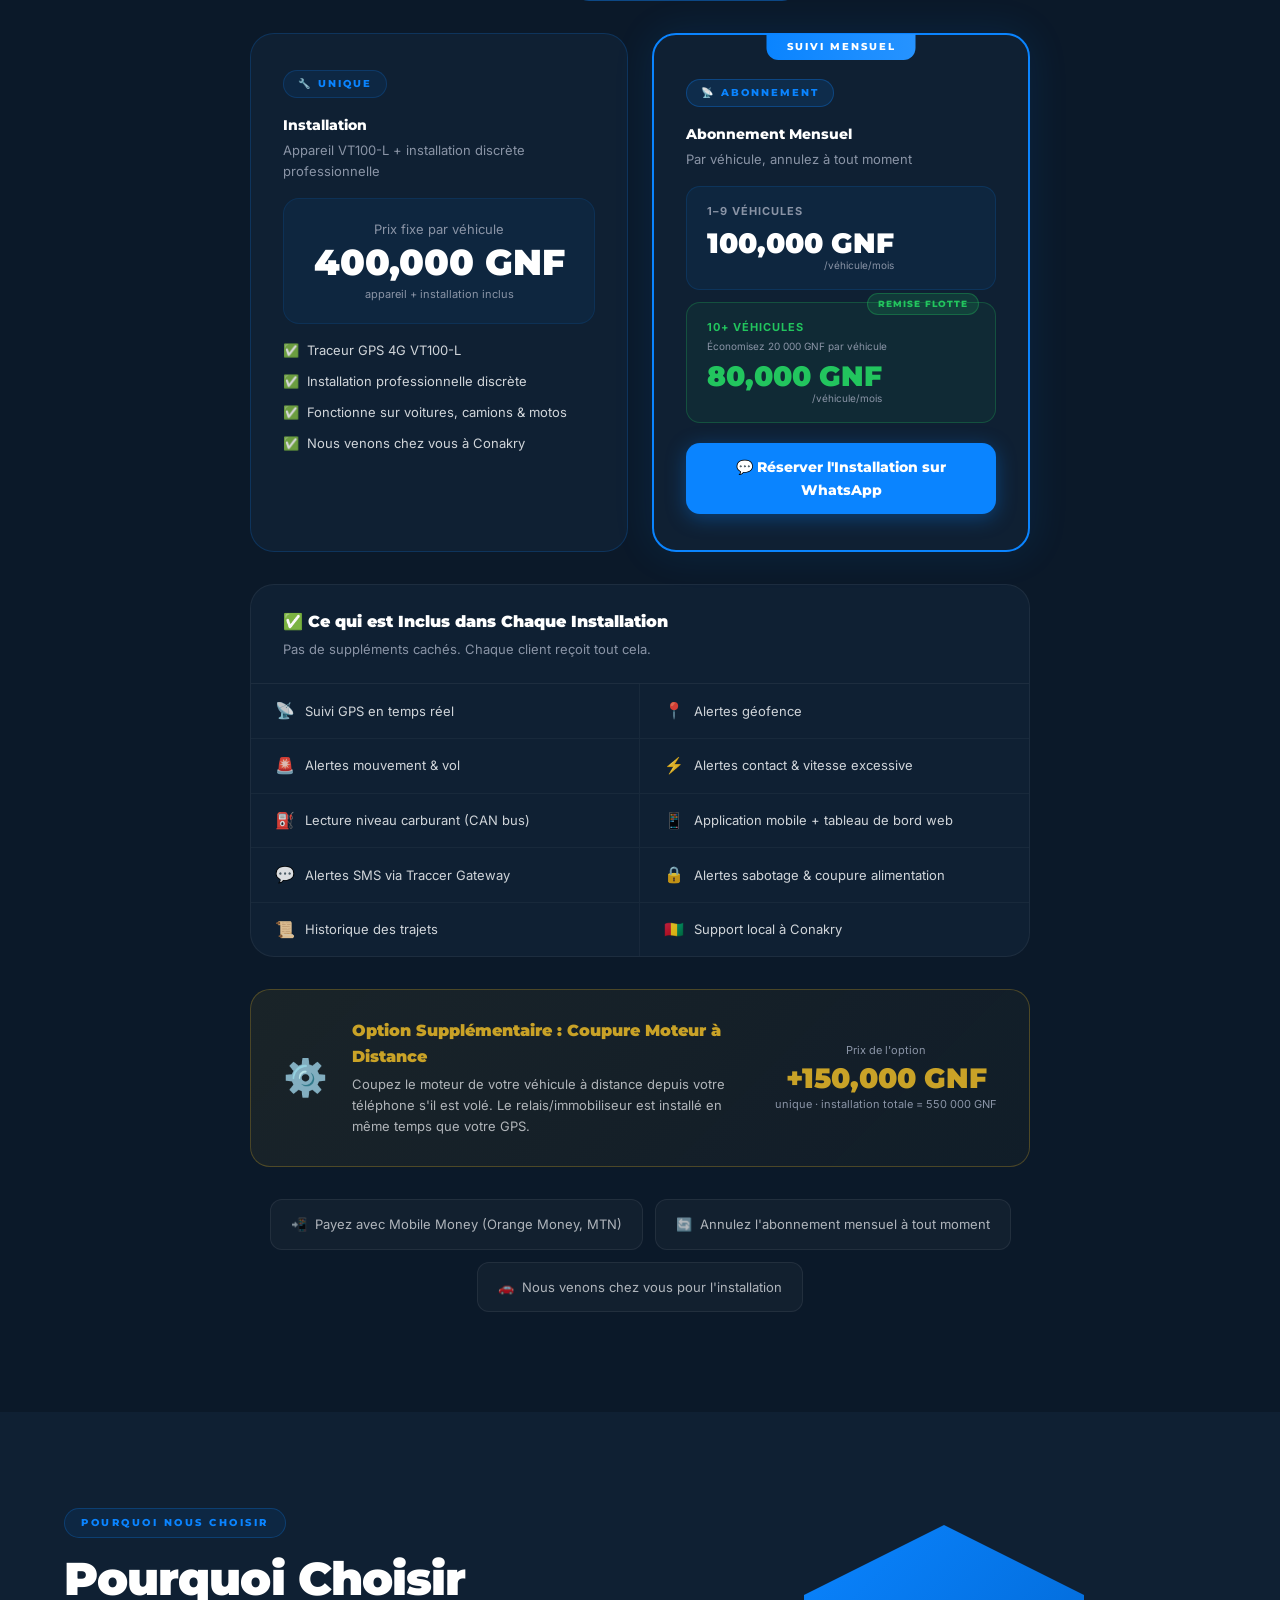
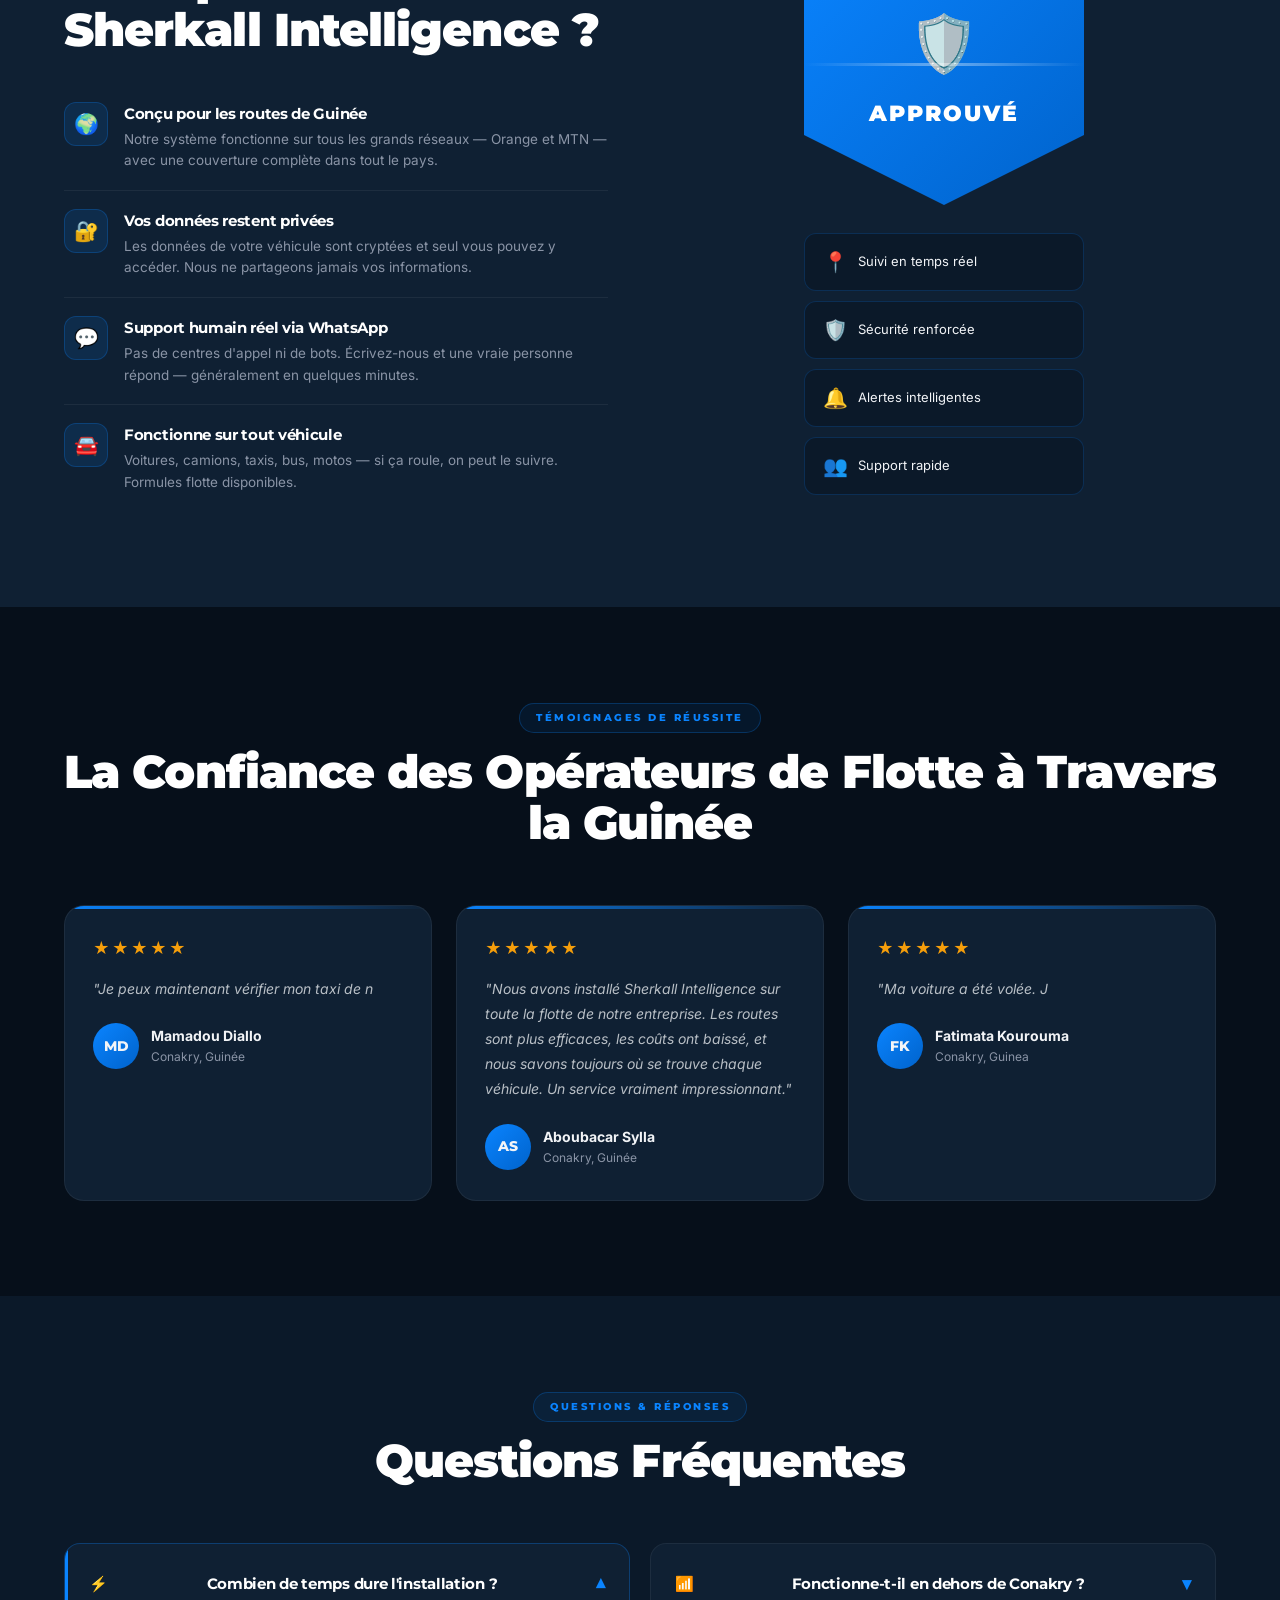
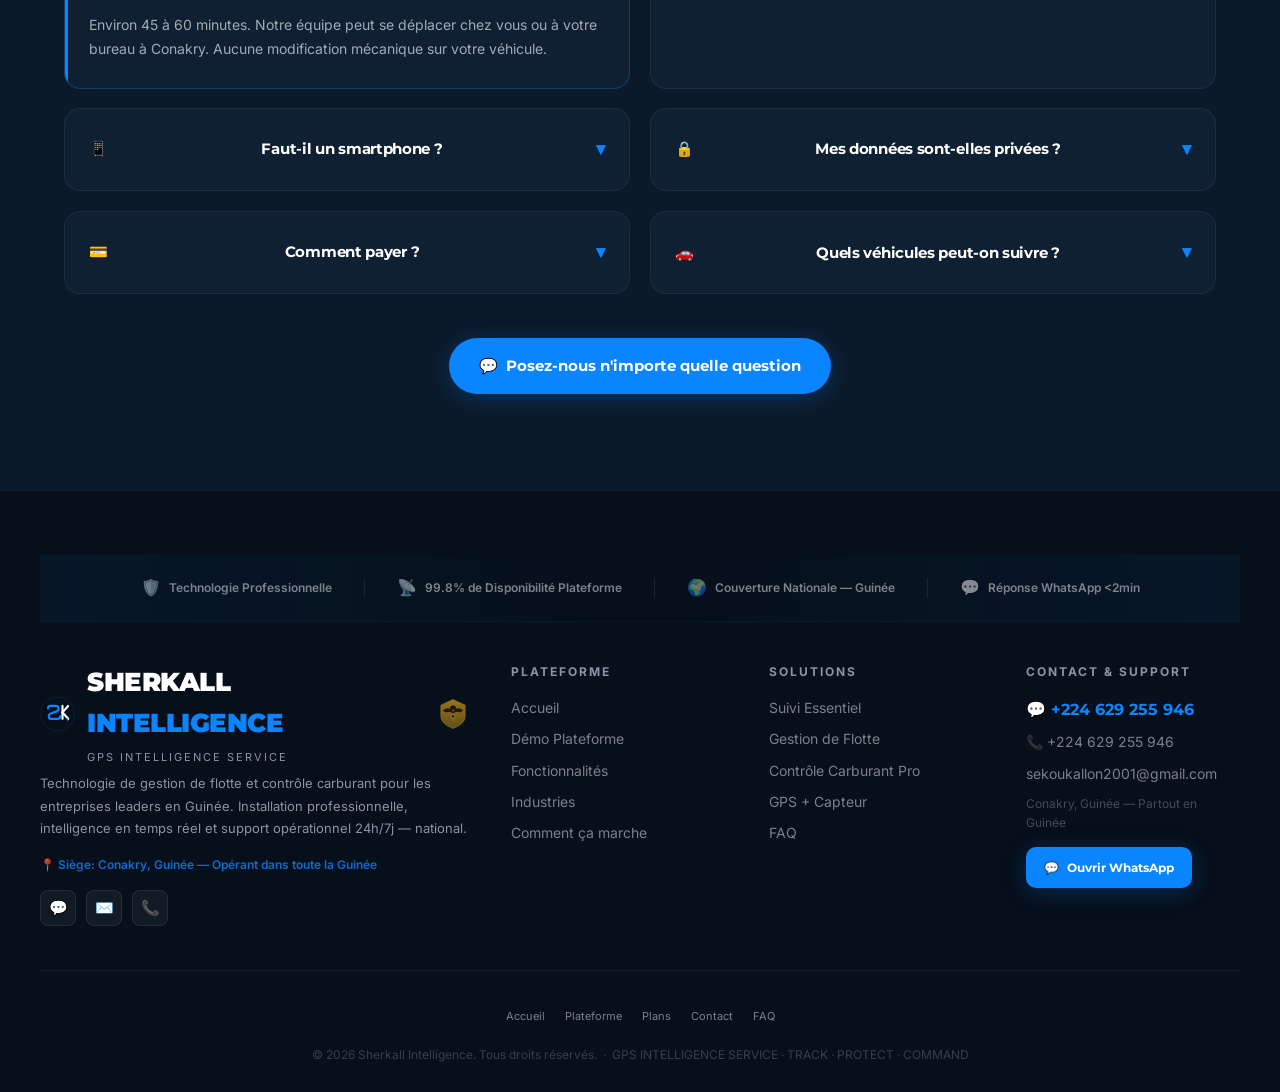
==== commit 4dad83f3: "Update index.html" ====
--- a/index.html
+++ b/index.html
@@ -43,31 +43,24 @@
       "offers": [
         {
           "@type": "Offer",
-          "name": "Starter Tracking Plan",
-          "price": "9",
+          "name": "Standard GPS Installation",
+          "price": "34",
           "priceCurrency": "USD",
-          "description": "Live GPS tracking, theft & movement alerts, 7-day route history, mobile app access, WhatsApp support"
+          "description": "GPS device + professional hidden installation for cars, motorcycles and business vehicles. Monthly tracking subscription: $11–$17/vehicle."
         },
         {
           "@type": "Offer",
-          "name": "Fleet Management Plan",
-          "price": "11",
+          "name": "Fleet Tracking",
+          "price": "34",
           "priceCurrency": "USD",
-          "description": "Full fleet dashboard, 30-day history, driver behavior scoring, geofence alerts, priority support"
+          "description": "GPS tracking for multiple vehicles with fleet dashboard, geofence alerts, driver monitoring and route history. Fleet discount for 10+ vehicles."
         },
         {
           "@type": "Offer",
-          "name": "Fuel Monitoring Pro",
-          "price": "25",
+          "name": "GPS + Fuel Sensor Installation",
+          "price": "170",
           "priceCurrency": "USD",
-          "description": "Real-time fuel level sensor, siphoning detection, consumption analytics, 90-day archive, dedicated account manager"
-        },
-        {
-          "@type": "Offer",
-          "name": "GPS Device + Professional Installation",
-          "price": "34",
-          "priceCurrency": "USD",
-          "description": "Professional-grade GPS hardware with covert installation at your location. 1-year warranty included."
+          "description": "GPS tracker with ultrasonic ($170) or capacitive ($225) fuel level sensor. Suitable for trucks, tankers and generators. Includes all wiring and hardware."
         }
       ]
     }
@@ -2553,15 +2546,13 @@
         @media (max-width:1100px) {
             #pricing-grid-main { grid-template-columns:repeat(2,1fr) !important; }
         }
+
+        /* Pricing grid mobile */
+        @media (max-width:640px) {
+            #pricing-grid-main { grid-template-columns:1fr !important; }
+        }
         @media (max-width:600px) {
             #pricing-grid-main { grid-template-columns:1fr !important; }
-        }
-
-        /* ── TRUST / INDUSTRIES RESPONSIVE (already defined, safety repeat) ── */
-        @media (max-width:1100px) {
-            .trust-grid { grid-template-columns:repeat(2,1fr); }
-            .industries-grid { grid-template-columns:repeat(2,1fr); }
-            .metrics-grid { grid-template-columns:repeat(2,1fr); }
         }
         @media (max-width:1100px) {
             .trust-grid { grid-template-columns:repeat(2,1fr); }
@@ -2716,9 +2707,7 @@
 
         <ul class="nav-links">
             <li><a href="#home" data-en="Home" data-fr="Accueil">Home</a></li>
-            <li><a href="#platform" data-en="Platform" data-fr="Plateforme">Platform</a></li>
             <li><a href="#features" data-en="Features" data-fr="Fonctionnalités">Features</a></li>
-            <li><a href="#industries" data-en="Industries" data-fr="Industries">Industries</a></li>
             <li><a href="#pricing" data-en="Plans" data-fr="Plans">Plans</a></li>
             <li><a href="#coverage" data-en="Coverage" data-fr="Couverture">Coverage</a></li>
             <li><a href="#contact" data-en="Contact" data-fr="Contact">Contact</a></li>
@@ -2734,10 +2723,8 @@
     </div>
     <div class="mobile-menu" id="mobile-menu">
         <a href="#home" onclick="toggleMobileMenu()" data-en="Home" data-fr="Accueil">Home</a>
-        <a href="#platform" onclick="toggleMobileMenu()" data-en="Platform Demo" data-fr="Démo Plateforme">Platform Demo</a>
         <a href="#how" onclick="toggleMobileMenu()" data-en="How It Works" data-fr="Comment ça marche">How It Works</a>
         <a href="#features" onclick="toggleMobileMenu()" data-en="Features" data-fr="Fonctionnalités">Features</a>
-        <a href="#industries" onclick="toggleMobileMenu()" data-en="Industries" data-fr="Industries">Industries</a>
         <a href="#pricing" onclick="toggleMobileMenu()" data-en="Plans & Pricing" data-fr="Plans & Tarifs">Plans & Pricing</a>
         <a href="#faq" onclick="toggleMobileMenu()">FAQ</a>
         <a href="#contact-form-section" onclick="toggleMobileMenu()" data-en="Get a Quote" data-fr="Obtenir un Devis">Get a Quote</a>
@@ -2786,64 +2773,33 @@
 
     <div class="hero-content">
         <div class="hero-text">
-            <div class="hero-eagle-badge">
-                <svg width="18" height="20" viewBox="0 0 60 66" fill="none" xmlns="http://www.w3.org/2000/svg">
-                    <path d="M30 2 L56 14 L56 38 Q56 54 30 64 Q4 54 4 38 L4 14 Z" fill="url(#shieldGoldH)" stroke="#C9A227" stroke-width="1.5"/>
-                    <defs>
-                        <linearGradient id="shieldGoldH" x1="0" y1="0" x2="0" y2="1">
-                            <stop offset="0%" stop-color="#D4A017"/>
-                            <stop offset="100%" stop-color="#8B6914"/>
-                        </linearGradient>
-                    </defs>
-                    <path d="M8 26 Q16 18 24 22 L30 28 L36 22 Q44 18 52 26 L44 30 Q38 26 30 32 Q22 26 16 30 Z" fill="#1a0f00" opacity="0.9"/>
-                    <ellipse cx="30" cy="20" rx="6" ry="5" fill="#1a0f00"/>
-                    <path d="M30 22 L34 25 L30 24 Z" fill="#C9A227"/>
-                    <circle cx="30" cy="38" r="5" fill="#C9A227"/>
-                    <circle cx="30" cy="38" r="2.5" fill="#1a0f00"/>
-                    <line x1="30" y1="43" x2="30" y2="48" stroke="#C9A227" stroke-width="2"/>
-                </svg>
-                <span data-en="INTELLIGENCE BEHIND EVERY MOVEMENT" data-fr="L'INTELLIGENCE DERRIÈRE CHAQUE MOUVEMENT">INTELLIGENCE BEHIND EVERY MOVEMENT</span>
-            </div>
-            <div class="hero-enterprise-label">
-                <span class="pulse">●</span>
-                <span data-en="ENTERPRISE GPS INTELLIGENCE PLATFORM" data-fr="PLATEFORME D'INTELLIGENCE FLOTTE">ENTERPRISE GPS INTELLIGENCE PLATFORM</span>
-            </div>
             <div class="hero-chip">
                 <span class="dot"></span>
-                <span data-en="TRACK · PROTECT · COMMAND · FUEL · ANTI-THEFT" data-fr="SUIVI TEMPS RÉEL · CONTRÔLE CARBURANT · ANTI-VOL">TRACK · PROTECT · COMMAND · FUEL · ANTI-THEFT</span>
+                <span data-en="CONAKRY, GUINEA · GPS TRACKING SERVICE" data-fr="CONAKRY, GUINÉE · SERVICE DE SUIVI GPS">CONAKRY, GUINEA · GPS TRACKING SERVICE</span>
             </div>
             <h1>
-                <span data-en="Fleet Intelligence &" data-fr="Intelligence Flotte &">Fleet Intelligence &</span>
-                <span class="blue" data-en=" Fuel Monitoring" data-fr=" Contrôle Carburant"> Fuel Monitoring</span><br>
-                <span data-en="for Modern Business." data-fr="pour l'Entreprise Moderne.">for Modern Business.</span>
+                <span data-en="GPS Tracking for" data-fr="Suivi GPS pour">GPS Tracking for</span>
+                <span class="blue" data-en=" Every Vehicle" data-fr=" Chaque Véhicule"> Every Vehicle</span><br>
+                <span data-en="in Guinea." data-fr="en Guinée.">in Guinea.</span>
             </h1>
-            <p class="hero-sub" data-en="Monitor fleet movement, fuel consumption, and operational activity from a centralized intelligence platform. Real-time tracking, instant theft alerts, and driver behavior analytics — engineered for Guinea's leading businesses. Intelligence behind every movement." data-fr="Surveillez les déplacements de flotte, la consommation de carburant et l'activité opérationnelle depuis une plateforme d'intelligence centralisée. Suivi en temps réel, alertes vol instantanées et analyse du comportement des conducteurs — conçue pour les entreprises leaders en Guinée.">Monitor fleet movement, fuel consumption, and operational activity from a centralized intelligence platform. Real-time tracking, instant theft alerts, and driver behavior analytics — engineered for Guinea's leading businesses. Intelligence behind every movement.</p>
+            <p class="hero-sub" data-en="Professional GPS installation on your car, truck or motorcycle. Know where your vehicle is at all times. Get instant alerts if it moves without you." data-fr="Surveillez les déplacements de flotte, la consommation de carburant et l'activité opérationnelle depuis une plateforme d'intelligence centralisée. Suivi en temps réel, alertes vol instantanées et analyse du comportement des conducteurs — conçue pour les entreprises leaders en Guinée.">Professional GPS installation on your car, truck or motorcycle. Know where your vehicle is at all times. Get instant alerts if it moves without you.</p>
             <div class="location-pill">
-                📍 <span data-en="Headquarters: Conakry, Guinea — Nationwide Coverage" data-fr="Siège: Conakry, Guinée — Couverture nationale">Headquarters: Conakry, Guinea — Nationwide Coverage</span>
+                📍 <span data-en="Conakry, Guinea — We come to you for installation" data-fr="Conakry, Guinée — Nous venons chez vous pour l'installation">Conakry, Guinea — We come to you for installation</span>
             </div>
 
             <div class="hero-badges">
-                <div class="badge-pill">📡 <span data-en="Real-Time Tracking" data-fr="Suivi en temps réel">Real-Time Tracking</span></div>
-                <div class="badge-pill">⛽ <span data-en="Fuel Monitoring" data-fr="Contrôle carburant">Fuel Monitoring</span></div>
-                <div class="badge-pill">🚨 <span data-en="Anti-Theft Alerts" data-fr="Alertes anti-vol">Anti-Theft Alerts</span></div>
-                <div class="badge-pill">📊 <span data-en="Fleet Analytics" data-fr="Analytique flotte">Fleet Analytics</span></div>
+                <div class="badge-pill">📍 <span data-en="Live Tracking" data-fr="Suivi en Direct">Live Tracking</span></div>
+                <div class="badge-pill">🚨 <span data-en="Theft Alerts" data-fr="Alertes Vol">Theft Alerts</span></div>
+                <div class="badge-pill">📱 <span data-en="Mobile App" data-fr="Application Mobile">Mobile App</span></div>
+                <div class="badge-pill">🔧 <span data-en="We Install It" data-fr="On l'Installe">We Install It</span></div>
             </div>
 
             <div class="btn-row">
-                <a href="https://wa.me/224629255946?text=Hello%20Sherkall%20Intelligence!%20I%20want%20to%20protect%20my%20vehicle." target="_blank" rel="noopener noreferrer" class="btn-primary" aria-label="Protect my vehicle - contact Sherkall Intelligence on WhatsApp">🚀 <span data-en="Deploy Fleet Intelligence" data-fr="Déployer l'Intelligence Flotte">Deploy Fleet Intelligence</span></a>
-                <a href="#platform" class="btn-outline" aria-label="See the platform">▶ <span data-en="View Platform Demo" data-fr="Voir la démo plateforme">View Platform Demo</span></a>
-            </div>
-
-            <!-- Self-select: Individual vs Fleet -->
-            <div style="margin-top:20px;display:flex;align-items:center;gap:10px;flex-wrap:wrap;">
-                <span style="font-size:13px;color:rgba(242,244,247,0.5);" data-en="I need this for:" data-fr="J'en ai besoin pour :">I need this for:</span>
-                <a href="https://wa.me/224629255946?text=Hello%20Sherkall%20Intelligence!%20I%20want%20GPS%20tracking%20for%20my%20personal%20vehicle." target="_blank" rel="noopener noreferrer" style="background:rgba(255,255,255,0.06);border:1px solid rgba(255,255,255,0.12);color:rgba(242,244,247,0.85);padding:7px 14px;border-radius:50px;font-size:12px;font-weight:700;text-decoration:none;transition:all 0.2s;font-family:'Montserrat',sans-serif;" onmouseover="this.style.background='rgba(10,132,255,0.15)';this.style.borderColor='rgba(10,132,255,0.4)'" onmouseout="this.style.background='rgba(255,255,255,0.06)';this.style.borderColor='rgba(255,255,255,0.12)'">
-                    🚗 <span data-en="My personal vehicle" data-fr="Mon véhicule personnel">My personal vehicle</span>
-                </a>
-                <a href="https://wa.me/224629255946?text=Hello%20Sherkall%20Intelligence!%20I%20manage%20a%20fleet%20of%20vehicles%20and%20I%27m%20interested%20in%20your%20fleet%20management%20solution.%20Can%20you%20tell%20me%20about%20pricing%20for%205%2B%20vehicles%3F" target="_blank" rel="noopener noreferrer" style="background:rgba(255,255,255,0.06);border:1px solid rgba(255,255,255,0.12);color:rgba(242,244,247,0.85);padding:7px 14px;border-radius:50px;font-size:12px;font-weight:700;text-decoration:none;transition:all 0.2s;font-family:'Montserrat',sans-serif;" onmouseover="this.style.background='rgba(10,132,255,0.15)';this.style.borderColor='rgba(10,132,255,0.4)'" onmouseout="this.style.background='rgba(255,255,255,0.06)';this.style.borderColor='rgba(255,255,255,0.12)'">
-                    🚛 <span data-en="My business fleet" data-fr="Ma flotte d'entreprise">My business fleet</span>
-                </a>
-            </div>
+                <a href="https://wa.me/224629255946?text=Hello%20Sherkall%20Intelligence!%20I%20want%20to%20protect%20my%20vehicle." target="_blank" rel="noopener noreferrer" class="btn-primary" aria-label="Protect my vehicle - contact Sherkall Intelligence on WhatsApp">💬 <span data-en="Get a Free Quote" data-fr="Obtenir un Devis Gratuit">Get a Free Quote</span></a>
+                <a href="#pricing" class="btn-outline" aria-label="See the platform">📋 <span data-en="See Pricing" data-fr="Voir les Tarifs">See Pricing</span></a>
+            </div>
+
+
 
             <!-- Trust badges -->
             <div style="margin-top:22px;display:flex;gap:12px;flex-wrap:wrap;align-items:center;">
@@ -2954,374 +2910,36 @@
     </div>
 </section>
 
-<!-- ── STATS STRIP ─────────────────────────────────────── -->
-<div class="stats-strip">
-    <div class="stats-grid">
-        <div class="stat-item reveal">
-            <span class="stat-icon">🚛</span>
-            <div class="stat-number" data-value="500" data-suffix="+">500+</div>
-            <div class="stat-label" data-en="Fleet Vehicles Monitored" data-fr="Véhicules de Flotte Surveillés">Fleet Vehicles Monitored</div>
-        </div>
-        <div class="stat-item reveal reveal-delay-1">
-            <span class="stat-icon">⚡</span>
-            <div class="stat-number" data-value="99" data-suffix=".8%">99.8%</div>
-            <div class="stat-label" data-en="Platform Uptime SLA" data-fr="SLA de Disponibilité Plateforme">Platform Uptime SLA</div>
-        </div>
-        <div class="stat-item reveal reveal-delay-2">
-            <span class="stat-icon">🛡️</span>
-            <div class="stat-number" data-value="24" data-suffix="/7">24/7</div>
-            <div class="stat-label" data-en="Monitoring & Support" data-fr="Surveillance & Support">Monitoring & Support</div>
-        </div>
-        <div class="stat-item reveal reveal-delay-3">
-            <span class="stat-icon">💬</span>
-            <div class="stat-number" data-text="< 2 min">&lt; 2 min</div>
-            <div class="stat-label" data-en="WhatsApp Response SLA" data-fr="SLA Réponse WhatsApp">WhatsApp Response SLA</div>
-        </div>
-    </div>
-</div>
-
-<!-- ── CLIENT LOGOS STRIP ─────────────────────────────── -->
-<div class="client-logos-strip">
-    <div style="max-width:1200px;margin:0 auto;padding:0 24px;overflow:hidden;">
-        <div class="client-logos-track">
-            <div class="client-logo-item"><span class="client-logo-icon">🚛</span> Transport Alpha</div>
-            <div class="client-logo-item"><span class="client-logo-icon">⛽</span> Fuel-Pro Guinée</div>
-            <div class="client-logo-item"><span class="client-logo-icon">🏗️</span> BTP Conakry</div>
-            <div class="client-logo-item"><span class="client-logo-icon">📦</span> Logistics GN</div>
-            <div class="client-logo-item"><span class="client-logo-icon">🚌</span> CityBus Network</div>
-            <div class="client-logo-item"><span class="client-logo-icon">🏢</span> Entreprise Kamara</div>
-            <div class="client-logo-item"><span class="client-logo-icon">🚚</span> Delta Delivery</div>
-            <div class="client-logo-item"><span class="client-logo-icon">⛏️</span> MineServ Group</div>
-            <!-- Duplicate for seamless scroll -->
-            <div class="client-logo-item"><span class="client-logo-icon">🚛</span> Transport Alpha</div>
-            <div class="client-logo-item"><span class="client-logo-icon">⛽</span> Fuel-Pro Guinée</div>
-            <div class="client-logo-item"><span class="client-logo-icon">🏗️</span> BTP Conakry</div>
-            <div class="client-logo-item"><span class="client-logo-icon">📦</span> Logistics GN</div>
-            <div class="client-logo-item"><span class="client-logo-icon">🚌</span> CityBus Network</div>
-            <div class="client-logo-item"><span class="client-logo-icon">🏢</span> Entreprise Kamara</div>
-            <div class="client-logo-item"><span class="client-logo-icon">🚚</span> Delta Delivery</div>
-            <div class="client-logo-item"><span class="client-logo-icon">⛏️</span> MineServ Group</div>
-        </div>
-    </div>
-</div>
-
-<!-- ── WHY BUSINESSES TRUST US — NEW SECTION ─────────── -->
-<section id="trust-section">
-    <!-- Eagle watermark -->
-    <div style="position:absolute;right:-60px;top:50%;transform:translateY(-50%);opacity:0.03;pointer-events:none;z-index:0;">
-        <svg width="300" height="340" viewBox="0 0 60 66" fill="none" xmlns="http://www.w3.org/2000/svg">
-            <path d="M30 2 L56 14 L56 38 Q56 54 30 64 Q4 54 4 38 L4 14 Z" fill="#C9A227"/>
-            <path d="M8 26 Q16 18 24 22 L30 28 L36 22 Q44 18 52 26 L44 30 Q38 26 30 32 Q22 26 16 30 Z" fill="white" opacity="0.5"/>
-            <ellipse cx="30" cy="20" rx="6" ry="5" fill="white" opacity="0.5"/>
-            <circle cx="30" cy="38" r="5" fill="white" opacity="0.5"/>
-        </svg>
-    </div>
-    <div class="container" style="position:relative;z-index:1;">
-        <div class="section-head">
-            <div class="section-chip" style="gap:10px;">
-                <svg width="13" height="15" viewBox="0 0 60 66" fill="none" xmlns="http://www.w3.org/2000/svg" style="flex-shrink:0;">
-                    <path d="M30 2 L56 14 L56 38 Q56 54 30 64 Q4 54 4 38 L4 14 Z" fill="url(#shieldChip)" stroke="#C9A227" stroke-width="2"/>
-                    <defs><linearGradient id="shieldChip" x1="0" y1="0" x2="0" y2="1"><stop offset="0%" stop-color="#D4A017"/><stop offset="100%" stop-color="#8B6914"/></linearGradient></defs>
-                    <path d="M8 26 Q16 18 24 22 L30 28 L36 22 Q44 18 52 26 L44 30 Q38 26 30 32 Q22 26 16 30 Z" fill="#1a0f00" opacity="0.8"/>
-                    <ellipse cx="30" cy="20" rx="6" ry="5" fill="#1a0f00"/>
-                    <circle cx="30" cy="38" r="5" fill="#C9A227"/>
-                    <circle cx="30" cy="38" r="2.5" fill="#1a0f00"/>
-                </svg>
-                SHERKALL ENTERPRISE ADVANTAGE
-            </div>
-            <h2 class="section-title" data-en="Why Businesses Trust Sherkall Intelligence" data-fr="Pourquoi les Entreprises Font Confiance à Sherkall Intelligence">Why Businesses Trust Sherkall Intelligence</h2>
-            <p class="section-sub" data-en="Comprehensive fleet intelligence tools built for operational control, asset security, and business efficiency." data-fr="Outils d'intelligence flotte complets conçus pour le contrôle opérationnel, la sécurité des actifs et l'efficacité des entreprises.">Comprehensive fleet intelligence tools built for operational control, asset security, and business efficiency.</p>
-        </div>
-        <div class="trust-grid">
-            <div class="trust-card reveal">
-                <div class="trust-icon">📡</div>
-                <h4 data-en="Real-Time Fleet Tracking" data-fr="Suivi de Flotte en Temps Réel">Real-Time Fleet Tracking</h4>
-                <p data-en="Live GPS positioning across your entire fleet. Monitor speed, location, and route deviation from a unified command dashboard." data-fr="Positionnement GPS en direct sur toute votre flotte. Surveillance de la vitesse, de la localisation et des déviations d'itinéraire depuis un tableau de bord centralisé.">Live GPS positioning across your entire fleet. Monitor speed, location, and route deviation from a unified command dashboard.</p>
-                <span class="trust-card-badge" data-en="✓ Live Update" data-fr="✓ En Direct">✓ Live Update</span>
-            </div>
-            <div class="trust-card reveal reveal-delay-1">
-                <div class="trust-icon">⛽</div>
-                <h4 data-en="Fuel Theft Detection" data-fr="Détection de Vol de Carburant">Fuel Theft Detection</h4>
-                <p data-en="Detect unauthorized fuel siphoning in real time. Automated consumption alerts notify managers immediately when anomalies are detected." data-fr="Détectez le siphonage non autorisé de carburant en temps réel. Des alertes de consommation automatisées notifient les gestionnaires immédiatement en cas d'anomalies.">Detect unauthorized fuel siphoning in real time. Automated consumption alerts notify managers immediately when anomalies are detected.</p>
-                <span class="trust-card-badge" data-en="✓ Auto-Alert" data-fr="✓ Alerte Auto">✓ Auto-Alert</span>
-            </div>
-            <div class="trust-card reveal reveal-delay-2">
-                <div class="trust-icon">🛡️</div>
-                <h4 data-en="24/7 Monitoring Center" data-fr="Centre de Surveillance 24h/7j">24/7 Monitoring Center</h4>
-                <p data-en="Round-the-clock vehicle surveillance with dedicated WhatsApp support. Your assets are protected even when you're not watching." data-fr="Surveillance des véhicules 24h/24 avec support WhatsApp dédié. Vos actifs sont protégés même lorsque vous ne regardez pas.">Round-the-clock vehicle surveillance with dedicated WhatsApp support. Your assets are protected even when you're not watching.</p>
-                <span class="trust-card-badge" data-en="✓ Always On" data-fr="✓ Toujours Actif">✓ Always On</span>
-            </div>
-            <div class="trust-card reveal reveal-delay-3">
-                <div class="trust-icon">🚦</div>
-                <h4 data-en="Driver Behavior Analytics" data-fr="Analytique du Comportement Conducteur">Driver Behavior Analytics</h4>
-                <p data-en="Track harsh braking, speeding, and idle time. Generate driver scorecards to improve safety and reduce operational costs." data-fr="Suivez les freinages brusques, les excès de vitesse et le ralenti. Générez des fiches de score conducteur pour améliorer la sécurité et réduire les coûts opérationnels.">Track harsh braking, speeding, and idle time. Generate driver scorecards to improve safety and reduce operational costs.</p>
-                <span class="trust-card-badge" data-en="✓ Scorecard" data-fr="✓ Fiche de Score">✓ Scorecard</span>
-            </div>
-            <div class="trust-card reveal">
-                <div class="trust-icon">🗺️</div>
-                <h4 data-en="Route History & Playback" data-fr="Historique d'Itinéraires & Relecture">Route History & Playback</h4>
-                <p data-en="Review complete journey records for any vehicle, any date. Replay routes to verify deliveries, identify inefficiencies, and resolve disputes." data-fr="Consultez les enregistrements de trajets complets pour tout véhicule, toute date. Relisez les itinéraires pour vérifier les livraisons et résoudre les litiges.">Review complete journey records for any vehicle, any date. Replay routes to verify deliveries, identify inefficiencies, and resolve disputes.</p>
-                <span class="trust-card-badge" data-en="✓ 90-Day History" data-fr="✓ 90 Jours d'Historique">✓ 90-Day History</span>
-            </div>
-            <div class="trust-card reveal reveal-delay-1">
-                <div class="trust-icon">🚨</div>
-                <h4 data-en="Instant Multi-Channel Alerts" data-fr="Alertes Multi-Canaux Instantanées">Instant Multi-Channel Alerts</h4>
-                <p data-en="Receive theft alerts, geofence violations, and speeding notifications via app and WhatsApp the moment they occur." data-fr="Recevez des alertes de vol, des violations de géofence et des notifications d'excès de vitesse via l'application et WhatsApp dès qu'elles surviennent.">Receive theft alerts, geofence violations, and speeding notifications via app and WhatsApp the moment they occur.</p>
-                <span class="trust-card-badge" data-en="✓ Instant Push" data-fr="✓ Alerte Instantanée">✓ Instant Push</span>
-            </div>
-            <div class="trust-card reveal reveal-delay-2">
-                <div class="trust-icon">🔧</div>
-                <h4 data-en="Expert Installation" data-fr="Installation Experte">Expert Installation</h4>
-                <p data-en="Our certified technicians perform covert, professional-grade hardware installation at your location — anywhere in Guinea, within 24 hours." data-fr="Nos techniciens certifiés effectuent une installation matérielle professionnelle dissimulée à votre emplacement — partout en Guinée, sous 24 heures.">Our certified technicians perform covert, professional-grade hardware installation at your location — anywhere in Guinea, within 24 hours.</p>
-                <span class="trust-card-badge" data-en="✓ 24hr Deploy" data-fr="✓ Déploiement 24h">✓ 24hr Deploy</span>
-            </div>
-            <div class="trust-card reveal reveal-delay-3">
-                <div class="trust-icon">💼</div>
-                <h4 data-en="Dedicated Business Support" data-fr="Support Entreprise Dédié">Dedicated Business Support</h4>
-                <p data-en="Priority WhatsApp support for fleet operators. Dedicated account management for multi-vehicle deployments. Response guaranteed in under 2 minutes." data-fr="Support WhatsApp prioritaire pour les opérateurs de flotte. Gestion de compte dédiée pour les déploiements multi-véhicules. Réponse garantie en moins de 2 minutes.">Priority WhatsApp support for fleet operators. Dedicated account management for multi-vehicle deployments. Response guaranteed in under 2 minutes.</p>
-                <span class="trust-card-badge" data-en="✓ Priority SLA" data-fr="✓ SLA Prioritaire">✓ Priority SLA</span>
-            </div>
-        </div>
-    </div>
-</section>
-
-<!-- ── ENTERPRISE METRICS BAND ─────────────────────────── -->
-<div class="metrics-band">
-    <div class="container">
-        <div class="metrics-grid">
-            <div class="metric-cell">
-                <div class="metric-num">500<span>+</span></div>
-                <div class="metric-label" data-en="Vehicles Monitored" data-fr="Véhicules Surveillés">Vehicles Monitored</div>
-                <div class="metric-sublabel" data-en="Across Guinea" data-fr="À travers la Guinée">Across Guinea</div>
-            </div>
-            <div class="metric-cell">
-                <div class="metric-num">99<span>.8%</span></div>
-                <div class="metric-label" data-en="Platform Uptime" data-fr="Disponibilité Plateforme">Platform Uptime</div>
-                <div class="metric-sublabel" data-en="12-month average" data-fr="Moyenne 12 mois">12-month average</div>
-            </div>
-            <div class="metric-cell">
-                <div class="metric-num">&lt;2<span>min</span></div>
-                <div class="metric-label" data-en="Support Response" data-fr="Réponse Support">Support Response</div>
-                <div class="metric-sublabel" data-en="7 days a week" data-fr="7 jours sur 7">7 days a week</div>
-            </div>
-            <div class="metric-cell">
-                <div class="metric-num">8<span> Regions</span></div>
-                <div class="metric-label" data-en="National Coverage" data-fr="Couverture Nationale">National Coverage</div>
-                <div class="metric-sublabel" data-en="All of Guinea covered" data-fr="Toute la Guinée couverte">All of Guinea covered</div>
-            </div>
-        </div>
-    </div>
-</div>
-
-<!-- ── PLATFORM SHOWCASE — NEW ──────────────────────────── -->
-<section id="platform">
-    <div class="container">
-        <div class="section-head">
-            <div class="section-chip">⚡ PLATFORM DEMO</div>
-            <h2 class="section-title" data-en="Fleet Intelligence Dashboard" data-fr="Tableau de Bord d'Intelligence Flotte">Fleet Intelligence Dashboard</h2>
-            <p class="section-sub" data-en="A unified command center for your entire fleet — real-time tracking, fuel analytics, driver insights, and alerts in one operational platform." data-fr="Un centre de commande unifié pour toute votre flotte — suivi en temps réel, analytique carburant, insights conducteur et alertes sur une seule plateforme opérationnelle.">A unified command center for your entire fleet — real-time tracking, fuel analytics, driver insights, and alerts in one operational platform.</p>
-        </div>
-        <div class="platform-tabs">
-            <button class="ptab active" onclick="switchPTab(this,'fleet')" data-en="🚛 Fleet Overview" data-fr="🚛 Vue de la Flotte">🚛 Fleet Overview</button>
-            <button class="ptab" onclick="switchPTab(this,'fuel')" data-en="⛽ Fuel Analytics" data-fr="⛽ Analytique Carburant">⛽ Fuel Analytics</button>
-            <button class="ptab" onclick="switchPTab(this,'alerts')" data-en="🚨 Alerts Center" data-fr="🚨 Centre d'Alertes">🚨 Alerts Center</button>
-            <button class="ptab" onclick="switchPTab(this,'routes')" data-en="🗺️ Route History" data-fr="🗺️ Historique d'Itinéraires">🗺️ Route History</button>
-        </div>
-        <div class="platform-showcase">
-            <div class="platform-topbar">
-                <div class="platform-dots">
-                    <div class="platform-dot dot-red"></div>
-                    <div class="platform-dot dot-yellow"></div>
-                    <div class="platform-dot dot-green"></div>
-                </div>
-                <div class="platform-title-bar" id="ptab-label">sherkall-fleet-dashboard — Live Intelligence</div>
-                <div class="platform-actions">
-                    <div class="platform-action-btn">EXPORT</div>
-                    <div class="platform-action-btn">ALERTS</div>
-                </div>
-            </div>
-            <div class="dashboard-layout">
-                <!-- Sidebar -->
-                <div class="dash-sidebar">
-                    <div class="dash-sidebar-logo">SHERKALL INTELLIGENCE</div>
-                    <div class="dash-nav-item active">📡 Live Fleet</div>
-                    <div class="dash-nav-item">⛽ Fuel Monitor</div>
-                    <div class="dash-nav-item">🗺️ Route History</div>
-                    <div class="dash-nav-item">🚦 Driver Scores</div>
-                    <div class="dash-nav-item">🚨 Alerts Log</div>
-                    <div class="dash-nav-item">📊 Reports</div>
-                    <div class="dash-nav-item">⚙️ Settings</div>
-                </div>
-                <!-- Main Dashboard -->
-                <div class="dash-main" id="platform-content">
-                    <!-- KPI Row -->
-                    <div class="dash-kpi-row">
-                        <div class="dash-kpi">
-                            <div class="dash-kpi-label" data-en="Vehicles Active" data-fr="Véhicules Actifs">Vehicles Active</div>
-                            <div class="dash-kpi-val" id="kpi-active">14</div>
-                            <div class="dash-kpi-trend trend-up" data-en="↑ 2 vs yesterday" data-fr="↑ 2 vs hier">↑ 2 vs yesterday</div>
-                        </div>
-                        <div class="dash-kpi">
-                            <div class="dash-kpi-label" data-en="Avg Speed" data-fr="Vitesse Moy.">Avg Speed</div>
-                            <div class="dash-kpi-val" id="kpi-speed">58 km/h</div>
-                            <div class="dash-kpi-trend trend-up" data-en="↑ Optimal range" data-fr="↑ Plage optimale">↑ Optimal range</div>
-                        </div>
-                        <div class="dash-kpi">
-                            <div class="dash-kpi-label" data-en="Fuel Alerts" data-fr="Alertes Carburant">Fuel Alerts</div>
-                            <div class="dash-kpi-val" id="kpi-fuel">2</div>
-                            <div class="dash-kpi-trend trend-dn" data-en="↑ Needs review" data-fr="↑ À vérifier">↑ Needs review</div>
-                        </div>
-                        <div class="dash-kpi">
-                            <div class="dash-kpi-label" data-en="Total Distance" data-fr="Distance Totale">Total Distance</div>
-                            <div class="dash-kpi-val" id="kpi-dist">1,248 km</div>
-                            <div class="dash-kpi-trend trend-up" data-en="↑ 8% vs last week" data-fr="↑ 8% vs sem. dern.">↑ 8% vs last week</div>
-                        </div>
-                    </div>
-                    <!-- Bottom panels -->
-                    <div class="dash-bottom">
-                        <!-- Fuel chart -->
-                        <div class="dash-chart-box">
-                            <div class="dash-chart-title" data-en="⛽ Fuel Consumption — Today" data-fr="⛽ Consommation Carburant — Aujourd'hui">⛽ Fuel Consumption — Today</div>
-                            <div class="fuel-bar-wrap">
-                                <div class="fuel-bar" style="height:60%;" title="06:00 – 08L"></div>
-                                <div class="fuel-bar" style="height:75%;" title="08:00 – 10L"></div>
-                                <div class="fuel-bar warn" style="height:95%;" title="10:00 – SPIKE"></div>
-                                <div class="fuel-bar" style="height:50%;" title="12:00 – 7L"></div>
-                                <div class="fuel-bar" style="height:65%;" title="14:00 – 8L"></div>
-                                <div class="fuel-bar" style="height:40%;" title="16:00 – 5L"></div>
-                                <div class="fuel-bar warn" style="height:85%;" title="18:00 – ANOMALY"></div>
-                                <div class="fuel-bar" style="height:30%;" title="20:00 – 4L"></div>
-                            </div>
-                            <div style="display:flex;justify-content:space-between;margin-top:8px;font-size:9px;color:var(--grey);">
-                                <span>06:00</span><span>10:00</span><span>14:00</span><span>18:00</span><span>Now</span>
-                            </div>
-                            <div style="margin-top:10px;display:flex;gap:12px;font-size:10px;">
-                                <span style="color:var(--blue);" data-en="■ Normal" data-fr="■ Normal">■ Normal</span>
-                                <span style="color:var(--red);" data-en="■ Anomaly Detected" data-fr="■ Anomalie Détectée">■ Anomaly Detected</span>
-                            </div>
-                        </div>
-                        <!-- Vehicle list -->
-                        <div class="dash-chart-box">
-                            <div class="dash-chart-title" data-en="🚛 Active Fleet Status" data-fr="🚛 État de la Flotte Active">🚛 Active Fleet Status</div>
-                            <div class="vehicle-row">
-                                <span style="font-size:11px;color:rgba(242,244,247,0.8);">GN-0042 · Toyota LC</span>
-                                <div class="vehicle-status"><div class="vs-dot vs-moving"></div><span style="color:var(--green);">MOVING — 62 km/h</span></div>
-                            </div>
-                            <div class="vehicle-row">
-                                <span style="font-size:11px;color:rgba(242,244,247,0.8);">GN-0017 · Isuzu Tanker</span>
-                                <div class="vehicle-status"><div class="vs-dot vs-idle"></div><span style="color:#F59E0B;">IDLE — Kipé</span></div>
-                            </div>
-                            <div class="vehicle-row">
-                                <span style="font-size:11px;color:rgba(242,244,247,0.8);">GN-0089 · Pickup Fleet</span>
-                                <div class="vehicle-status"><div class="vs-dot vs-moving"></div><span style="color:var(--green);">MOVING — 48 km/h</span></div>
-                            </div>
-                            <div class="vehicle-row">
-                                <span style="font-size:11px;color:rgba(242,244,247,0.8);">GN-0031 · Bus Route 7</span>
-                                <div class="vehicle-status"><div class="vs-dot vs-stopped"></div><span style="color:rgba(242,244,247,0.4);">STOPPED — Matam</span></div>
-                            </div>
-                            <div class="vehicle-row">
-                                <span style="font-size:11px;color:rgba(242,244,247,0.8);">GN-0055 · Delivery Van</span>
-                                <div class="vehicle-status"><div class="vs-dot vs-moving"></div><span style="color:var(--green);">MOVING — 55 km/h</span></div>
-                            </div>
-                        </div>
-                    </div>
-                </div>
-            </div>
-        </div>
-    </div>
-</section>
-
-<!-- ── INDUSTRIES / WHO WE SERVE — NEW ───────────────────── -->
-<section id="industries">
-    <div class="container">
-        <div class="section-head">
-            <div class="section-chip">🏢 WHO WE SERVE</div>
-            <h2 class="section-title" data-en="Built for Every Industry That Moves" data-fr="Conçu pour Chaque Industrie en Mouvement">Built for Every Industry That Moves</h2>
-            <p class="section-sub" data-en="From logistics operators and fuel tankers to corporate fleets and private vehicles — Sherkall Intelligence delivers precision monitoring at every scale." data-fr="Des opérateurs logistiques et citernes de carburant aux flottes d'entreprise et véhicules privés — Sherkall Intelligence offre une surveillance de précision à chaque échelle.">From logistics operators and fuel tankers to corporate fleets and private vehicles — Sherkall Intelligence delivers precision monitoring at every scale.</p>
-        </div>
-        <div class="industries-grid">
-            <div class="industry-card reveal">
-                <span class="industry-icon">🚛</span>
-                <h4 data-en="Logistics & Transport" data-fr="Logistique & Transport">Logistics & Transport</h4>
-                <p data-en="Full route visibility and delivery verification for freight operators and transport companies managing cross-regional shipments." data-fr="Visibilité complète des itinéraires et vérification des livraisons pour les opérateurs de fret gérant des expéditions inter-régionales.">Full route visibility and delivery verification for freight operators and transport companies managing cross-regional shipments.</p>
-                <span class="industry-tag" data-en="📦 Fleet Tracking" data-fr="📦 Suivi de Flotte">📦 Fleet Tracking</span>
-            </div>
-            <div class="industry-card reveal reveal-delay-1">
-                <span class="industry-icon">⛽</span>
-                <h4 data-en="Fuel Tanker Operations" data-fr="Opérations de Citernes">Fuel Tanker Operations</h4>
-                <p data-en="Real-time fuel level monitoring, siphoning alerts, and route compliance for tanker operators — eliminate losses at the source." data-fr="Surveillance du niveau de carburant en temps réel, alertes de siphonage et conformité d'itinéraire pour les opérateurs de citernes — éliminez les pertes à la source.">Real-time fuel level monitoring, siphoning alerts, and route compliance for tanker operators — eliminate losses at the source.</p>
-                <span class="industry-tag" data-en="⛽ Fuel Control" data-fr="⛽ Contrôle Carburant">⛽ Fuel Control</span>
-            </div>
-            <div class="industry-card reveal reveal-delay-2">
-                <span class="industry-icon">📦</span>
-                <h4 data-en="Delivery Fleets" data-fr="Flottes de Livraison">Delivery Fleets</h4>
-                <p data-en="Proof of delivery, ETA accuracy, and real-time dispatch control for last-mile delivery operations across Conakry and nationwide." data-fr="Preuve de livraison, précision ETA et contrôle de dispatch en temps réel pour les opérations de livraison du dernier kilomètre dans tout le pays.">Proof of delivery, ETA accuracy, and real-time dispatch control for last-mile delivery operations across Conakry and nationwide.</p>
-                <span class="industry-tag" data-en="🗺️ Route Control" data-fr="🗺️ Contrôle d'Itinéraire">🗺️ Route Control</span>
-            </div>
-            <div class="industry-card reveal reveal-delay-3">
-                <span class="industry-icon">🏗️</span>
-                <h4 data-en="Construction & Mining" data-fr="Construction & Mines">Construction & Mining</h4>
-                <p data-en="Asset tracking for heavy equipment, excavators, and site vehicles. Geofence alerts notify you the moment assets leave designated zones." data-fr="Suivi d'actifs pour équipements lourds, excavateurs et véhicules de chantier. Les alertes géofence vous notifient dès que les actifs quittent les zones désignées.">Asset tracking for heavy equipment, excavators, and site vehicles. Geofence alerts notify you the moment assets leave designated zones.</p>
-                <span class="industry-tag" data-en="📍 Asset Security" data-fr="📍 Sécurité des Actifs">📍 Asset Security</span>
-            </div>
-            <div class="industry-card reveal">
-                <span class="industry-icon">🏢</span>
-                <h4 data-en="Corporate Fleets" data-fr="Flottes d'Entreprise">Corporate Fleets</h4>
-                <p data-en="Driver accountability, usage reporting, and maintenance scheduling for corporate vehicle programs — reduce costs and improve utilization." data-fr="Responsabilisation des conducteurs, rapports d'utilisation et planification de maintenance pour les programmes de véhicules d'entreprise.">Driver accountability, usage reporting, and maintenance scheduling for corporate vehicle programs — reduce costs and improve utilization.</p>
-                <span class="industry-tag" data-en="📊 Analytics" data-fr="📊 Analytique">📊 Analytics</span>
-            </div>
-            <div class="industry-card reveal reveal-delay-1">
-                <span class="industry-icon">🚌</span>
-                <h4 data-en="Passenger Transport" data-fr="Transport de Passagers">Passenger Transport</h4>
-                <p data-en="Real-time bus and minibus location sharing, schedule adherence monitoring, and passenger safety alerts for public transit operators." data-fr="Partage de localisation en temps réel des bus et minibus, surveillance du respect des horaires et alertes de sécurité passagers pour les opérateurs de transport public.">Real-time bus and minibus location sharing, schedule adherence monitoring, and passenger safety alerts for public transit operators.</p>
-                <span class="industry-tag" data-en="🚌 Live Tracking" data-fr="🚌 Suivi en Direct">🚌 Live Tracking</span>
-            </div>
-            <div class="industry-card reveal reveal-delay-2">
-                <span class="industry-icon">🏍️</span>
-                <h4 data-en="Motorcycle & Moto-Taxi" data-fr="Motos & Moto-Taxis">Motorcycle & Moto-Taxi</h4>
-                <p data-en="Compact, discreet GPS devices purpose-built for motorcycles and moto-taxis. Theft recovery and zone compliance for two-wheel operators." data-fr="Dispositifs GPS compacts et discrets spécialement conçus pour les motos et moto-taxis. Récupération après vol et conformité de zone pour les opérateurs à deux roues.">Compact, discreet GPS devices purpose-built for motorcycles and moto-taxis. Theft recovery and zone compliance for two-wheel operators.</p>
-                <span class="industry-tag" data-en="🛡️ Anti-Theft" data-fr="🛡️ Anti-Vol">🛡️ Anti-Theft</span>
-            </div>
-            <div class="industry-card reveal reveal-delay-3">
-                <span class="industry-icon">🚗</span>
-                <h4 data-en="Private Vehicle Owners" data-fr="Propriétaires Privés">Private Vehicle Owners</h4>
-                <p data-en="Peace of mind tracking for personal vehicles. Live location access, theft alerts, and family sharing — starting from a simple monthly subscription." data-fr="Suivi tranquillité pour véhicules personnels. Accès à la localisation en direct, alertes de vol et partage familial — à partir d'un simple abonnement mensuel.">Peace of mind tracking for personal vehicles. Live location access, theft alerts, and family sharing — starting from a simple monthly subscription.</p>
-                <span class="industry-tag" data-en="👁️ Peace of Mind" data-fr="👁️ Tranquillité d'Esprit">👁️ Peace of Mind</span>
-            </div>
-        </div>
-    </div>
-</section>
-
 <!-- ── HOW IT WORKS ────────────────────────────────────── -->
 <section id="how">
     <div class="container">
         <div class="section-head">
             <div class="section-chip" data-en="Deployment Process" data-fr="Processus de Déploiement">Deployment Process</div>
-            <h2 class="section-title" data-en="From Installation to Full Intelligence — Under One Hour" data-fr="De l'Installation à l'Intelligence Complète — En Moins d'Une Heure">From Installation to Full Intelligence — Under One Hour</h2>
-            <p class="section-sub" data-en="Our certified technicians deploy your fleet monitoring infrastructure with zero operational disruption. Full platform access within 60 minutes of installation." data-fr="Nos techniciens certifiés déploient votre infrastructure de surveillance de flotte sans perturbation opérationnelle. Accès complet à la plateforme dans les 60 minutes suivant l'installation.">Our certified technicians deploy your fleet monitoring infrastructure with zero operational disruption. Full platform access within 60 minutes of installation.</p>
+            <h2 class="section-title" data-en="How It Works" data-fr="Comment Ça Marche">How It Works</h2>
+            <p class="section-sub" data-en="Three simple steps and your vehicle is protected. We do everything — you just pay and track." data-fr="Trois étapes simples et votre véhicule est protégé. Nous faisons tout — vous payez et suivez.">Three simple steps and your vehicle is protected. We do everything — you just pay and track.</p>
         </div>
         <div class="steps">
             <div class="step-card reveal">
                 <div class="step-number">1</div>
                 <span class="step-icon">🔧</span>
-                <h3 data-en="Certified Technician Deployment" data-fr="Déploiement par Technicien Certifié">Certified Technician Deployment</h3>
-                <p data-en="Our certified team deploys GPS hardware covertly and professionally at your location. Installation takes 45–60 minutes with zero operational disruption to your vehicle or fleet." data-fr="Notre équipe certifiée déploie le matériel GPS discrètement et professionnellement à votre emplacement. L'installation prend 45 à 60 minutes sans perturbation opérationnelle.">Our certified team deploys GPS hardware covertly and professionally at your location. Installation takes 45–60 minutes with zero operational disruption to your vehicle or fleet.</p>
+                <h3 data-en="We Install the GPS" data-fr="Nous Installons le GPS">We Install the GPS</h3>
+                <p data-en="We come to you anywhere in Conakry. The GPS is hidden inside your vehicle. Takes about 45–60 minutes." data-fr="Nous venons chez vous à Conakry. Le GPS est caché dans votre véhicule. Environ 45 à 60 minutes.">We come to you anywhere in Conakry. The GPS is hidden inside your vehicle. Takes about 45–60 minutes.</p>
             </div>
             <div class="step-card reveal reveal-delay-1">
                 <div class="step-number">2</div>
                 <span class="step-icon">📲</span>
-                <h3 data-en="Instant Platform Access" data-fr="Accès Instantané à la Plateforme">Instant Platform Access</h3>
-                <p data-en="We configure your fleet dashboard and deliver platform credentials immediately. Access the full intelligence suite on Android, iPhone, or desktop — your entire fleet visible in minutes." data-fr="Nous configurons votre tableau de bord de flotte et vous livrons les identifiants de plateforme immédiatement. Accédez à la suite d'intelligence complète sur Android, iPhone ou ordinateur — toute votre flotte visible en quelques minutes.">We configure your fleet dashboard and deliver platform credentials immediately. Access the full intelligence suite on Android, iPhone, or desktop — your entire fleet visible in minutes.</p>
+                <h3 data-en="We Set Up Your App" data-fr="Nous Configurons Votre Application">We Set Up Your App</h3>
+                <p data-en="We create your account and send you the login. Open the app on your phone and see your vehicle on the map instantly." data-fr="Nous créons votre compte et vous envoyons vos identifiants. Ouvrez l'application sur votre téléphone et voyez votre véhicule sur la carte instantanément.">We create your account and send you the login. Open the app on your phone and see your vehicle on the map instantly.</p>
             </div>
             <div class="step-card reveal reveal-delay-2">
                 <div class="step-number">3</div>
                 <span class="step-icon">👁️</span>
-                <h3 data-en="Centralized Operational Intelligence" data-fr="Intelligence Opérationnelle Centralisée">Centralized Operational Intelligence</h3>
-                <p data-en="Monitor every vehicle in real time from a unified command center. Receive instant theft alerts, fuel anomaly notifications, driver behavior reports, and route history — all in one platform." data-fr="Surveillez chaque véhicule en temps réel depuis un centre de commande unifié. Recevez des alertes de vol instantanées, des notifications d'anomalies de carburant, des rapports de comportement des conducteurs et l'historique des itinéraires — tout sur une seule plateforme.">Monitor every vehicle in real time from a unified command center. Receive instant theft alerts, fuel anomaly notifications, driver behavior reports, and route history — all in one platform.</p>
+                <h3 data-en="Track It Live, Anytime" data-fr="Suivez-le en Direct, Partout">Track It Live, Anytime</h3>
+                <p data-en="See your vehicle moving live on your phone. Get instant alerts if it moves without you. Check the history of where it went." data-fr="Voyez votre véhicule se déplacer en direct sur votre téléphone. Recevez des alertes instantanées s'il bouge sans vous. Consultez l'historique des déplacements.">See your vehicle moving live on your phone. Get instant alerts if it moves without you. Check the history of where it went.</p>
             </div>
         </div>
         <div style="text-align:center;margin-top:48px;">
-            <a href="https://wa.me/224629255946?text=Hello%20Sherkall%20Intelligence!%20I%20want%20to%20get%20installed." target="_blank" rel="noopener noreferrer" class="btn-primary">🚀 <span data-en="Start Your Deployment" data-fr="Démarrer Votre Déploiement">Start Your Deployment</span></a>
+            <a href="https://wa.me/224629255946?text=Hello%20Sherkall%20Intelligence!%20I%20want%20to%20get%20installed." target="_blank" rel="noopener noreferrer" class="btn-primary">💬 <span data-en="Book Your Installation" data-fr="Réserver Votre Installation">Book Your Installation</span></a>
         </div>
     </div>
 </section>
@@ -3331,25 +2949,25 @@
     <div class="container">
         <div class="section-head">
             <div class="section-chip" data-en="Platform Capabilities" data-fr="Capacités Plateforme">Platform Capabilities</div>
-            <h2 class="section-title" data-en="Operational Control at Every Level" data-fr="Contrôle Opérationnel à Chaque Niveau">Operational Control at Every Level</h2>
-            <p class="section-sub" data-en="Mission-critical fleet monitoring tools engineered for reliability, operational precision, and business intelligence on Guinea's roads." data-fr="Outils de surveillance de flotte critiques conçus pour la fiabilité, la précision opérationnelle et l'intelligence d'affaires sur les routes de Guinée.">Mission-critical fleet monitoring tools engineered for reliability, operational precision, and business intelligence on Guinea's roads.</p>
+            <h2 class="section-title" data-en="What You Get" data-fr="Ce Que Vous Obtenez">What You Get</h2>
+            <p class="section-sub" data-en="Everything included in every installation. No hidden extras." data-fr="Tout est inclus dans chaque installation. Aucun supplément caché.">Everything included in every installation. No hidden extras.</p>
         </div>
         <div class="features-grid">
             <div class="feature-card reveal">
                 <div class="feature-icon-wrap">👁️</div>
-                <h3><span class="live-dot"></span><span data-en="Live Fleet Position Monitoring" data-fr="Surveillance de Position Flotte en Direct">Live Fleet Position Monitoring</span></h3>
-                <p data-en="Access precise GPS coordinates and movement status for every vehicle in your fleet — updated every 30 seconds, accessible from any device, anywhere in Guinea." data-fr="Accédez aux coordonnées GPS précises et au statut de mouvement de chaque véhicule de votre flotte — mis à jour toutes les 30 secondes, accessible depuis n'importe quel appareil, partout en Guinée.">Access precise GPS coordinates and movement status for every vehicle in your fleet — updated every 30 seconds, accessible from any device, anywhere in Guinea.</p>
+                <h3><span class="live-dot"></span><span data-en="Live GPS Tracking" data-fr="Suivi GPS en Direct">Live GPS Tracking</span></h3>
+                <p data-en="See exactly where your vehicle is, right now, on your phone. Updated live every 30 seconds." data-fr="Voyez exactement où se trouve votre véhicule, maintenant, sur votre téléphone. Mis à jour toutes les 30 secondes.">See exactly where your vehicle is, right now, on your phone. Updated live every 30 seconds.</p>
             </div>
             <div class="feature-card reveal reveal-delay-1">
                 <div class="feature-icon-wrap">🚨</div>
-                <h3 data-en="Anti-Theft Intelligence Alerts" data-fr="Alertes d'Intelligence Anti-Vol">Anti-Theft Intelligence Alerts</h3>
-                <p data-en="Instant multi-channel alerts triggered by unauthorized movement, engine activation outside operating hours, or geofence violations — delivering actionable intelligence within seconds." data-fr="Alertes multi-canaux instantanées déclenchées par des mouvements non autorisés, une activation du moteur hors des heures d'exploitation, ou des violations de géofence — fournissant des renseignements exploitables en quelques secondes.">Instant multi-channel alerts triggered by unauthorized movement, engine activation outside operating hours, or geofence violations — delivering actionable intelligence within seconds.</p>
+                <h3 data-en="Instant Theft Alerts" data-fr="Alertes Vol Instantanées">Instant Theft Alerts</h3>
+                <p data-en="Your phone gets an alert the moment your vehicle moves without you. React fast, call us, we help you recover it." data-fr="Votre téléphone reçoit une alerte dès que votre véhicule bouge sans vous. Réagissez vite, appelez-nous, on vous aide à le récupérer.">Your phone gets an alert the moment your vehicle moves without you. React fast, call us, we help you recover it.</p>
                 <div class="alert-demo">🚨 <span data-en="Vehicle started — Kipé, Conakry" data-fr="Véhicule démarré — Kipé, Conakry">Vehicle started — Kipé, Conakry</span></div>
             </div>
             <div class="feature-card reveal reveal-delay-2">
                 <div class="feature-icon-wrap">🗺️</div>
-                <h3 data-en="Journey Intelligence & Route Playback" data-fr="Intelligence de Trajet & Relecture d'Itinéraire">Journey Intelligence & Route Playback</h3>
-                <p data-en="Access complete operational records for every vehicle — departure times, routes taken, stop durations, and return timestamps. Replay any journey for audits, dispute resolution, or efficiency analysis." data-fr="Accédez aux enregistrements opérationnels complets de chaque véhicule — heures de départ, itinéraires empruntés, durées d'arrêt et horodatages de retour. Relisez n'importe quel trajet pour des audits ou une analyse d'efficacité.">Access complete operational records for every vehicle — departure times, routes taken, stop durations, and return timestamps. Replay any journey for audits, dispute resolution, or efficiency analysis.</p>
+                <h3 data-en="Trip History" data-fr="Historique des Trajets">Trip History</h3>
+                <p data-en="See every trip your vehicle made — where it went, how long it stopped, and when it came back." data-fr="Consultez tous les trajets effectués par votre véhicule — où il est allé, combien de temps il s'est arrêté et quand il est revenu.">See every trip your vehicle made — where it went, how long it stopped, and when it came back.</p>
                 <div class="route-demo"><div class="route-progress"></div></div>
             </div>
             <div class="feature-card reveal reveal-delay-1">
@@ -3373,141 +2991,164 @@
 </section>
 
 <!-- ── PRICING ─────────────────────────────────────────── -->
-<section id="pricing" style="background:var(--navy-mid);">
-    <div class="container">
-        <div class="section-head">
-            <div class="section-chip" data-en="Transparent Pricing" data-fr="Tarification Transparente">Transparent Pricing</div>
-            <h2 class="section-title" data-en="All Plans. All Prices. One Place." data-fr="Tous les Plans. Tous les Prix. Un Seul Endroit.">All Plans. All Prices. One Place.</h2>
-            <p class="section-sub" data-en="Every plan includes professional installation, 24/7 monitoring, and WhatsApp support. No hidden fees — cancel anytime." data-fr="Chaque plan inclut l'installation professionnelle, la surveillance 24h/7j et le support WhatsApp. Aucun frais caché — annulez à tout moment.">Every plan includes professional installation, 24/7 monitoring, and WhatsApp support. No hidden fees — cancel anytime.</p>
+<section id="pricing" style="background:var(--navy-mid);padding:100px 0;">
+<div class="container">
+
+    <!-- Section Head -->
+    <div class="section-head">
+        <div class="section-chip" data-en="Clear & Simple Pricing" data-fr="Tarification Claire et Simple">Clear & Simple Pricing</div>
+        <h2 class="section-title" data-en="One Fixed Price. No Surprises." data-fr="Un Prix Fixe. Sans Surprises.">One Fixed Price. No Surprises.</h2>
+        <p class="section-sub" data-en="Pay once for installation, then a small monthly fee to keep tracking. That's it." data-fr="Payez une fois pour l'installation, puis un petit abonnement mensuel pour continuer le suivi. C'est tout.">Pay once for installation, then a small monthly fee to keep tracking. That's it.</p>
+    </div>
+
+    <!-- Currency Toggle -->
+    <div class="currency-toggle-wrap">
+        <label for="currency-select" data-en="Show prices in:" data-fr="Afficher en :">Show prices in:</label>
+        <select id="currency-select" class="currency-select" onchange="changeCurrency(this.value)">
+            <option value="GNF" selected>🇬🇳 GNF — Franc Guinéen</option>
+            <option value="USD">💵 USD — US Dollar</option>
+            <option value="EUR">💶 EUR — Euro</option>
+        </select>
+    </div>
+
+    <!-- ── TWO MAIN CARDS ── -->
+    <div style="display:grid;grid-template-columns:1fr 1fr;gap:24px;max-width:780px;margin:0 auto 32px;" id="pricing-grid-main" style="display:grid;grid-template-columns:1fr 1fr;gap:24px;max-width:780px;margin:0 auto 32px;">
+
+        <!-- CARD 1: One-Time Installation -->
+        <div style="background:var(--navy-card);border:1.5px solid rgba(10,132,255,0.2);border-radius:24px;padding:36px 32px;display:flex;flex-direction:column;gap:16px;">
+            <div style="display:inline-flex;align-items:center;gap:6px;background:rgba(10,132,255,0.08);border:1px solid rgba(10,132,255,0.2);border-radius:50px;padding:5px 14px;font-size:10px;font-weight:800;letter-spacing:2px;color:var(--blue);text-transform:uppercase;font-family:'Montserrat',sans-serif;width:fit-content;">
+                🔧 <span data-en="ONE-TIME" data-fr="UNIQUE">ONE-TIME</span>
+            </div>
+            <div>
+                <div style="font-size:14px;font-weight:800;color:#fff;font-family:'Montserrat',sans-serif;margin-bottom:4px;" data-en="Installation" data-fr="Installation">Installation</div>
+                <div style="font-size:13px;color:var(--grey);line-height:1.6;" data-en="VT100-L device + professional hidden install" data-fr="Appareil VT100-L + installation discrète professionnelle">VT100-L device + professional hidden install</div>
+            </div>
+            <div style="background:rgba(10,132,255,0.06);border:1px solid rgba(10,132,255,0.12);border-radius:16px;padding:20px;text-align:center;">
+                <div style="font-size:13px;color:var(--grey);margin-bottom:4px;" data-en="Fixed price per vehicle" data-fr="Prix fixe par véhicule">Fixed price per vehicle</div>
+                <div style="font-family:'Montserrat',sans-serif;font-size:36px;font-weight:900;color:#fff;line-height:1;" id="price-install">400,000 GNF</div>
+                <div style="font-size:11px;color:var(--grey);margin-top:6px;" data-en="includes device + installation" data-fr="appareil + installation inclus">includes device + installation</div>
+            </div>
+            <ul style="list-style:none;display:flex;flex-direction:column;gap:10px;margin:0;">
+                <li style="display:flex;align-items:flex-start;gap:8px;font-size:13px;color:rgba(242,244,247,0.85);">✅ <span data-en="VT100-L 4G GPS Tracker" data-fr="Traceur GPS 4G VT100-L">VT100-L 4G GPS Tracker</span></li>
+                <li style="display:flex;align-items:flex-start;gap:8px;font-size:13px;color:rgba(242,244,247,0.85);">✅ <span data-en="Hidden professional installation" data-fr="Installation professionnelle discrète">Hidden professional installation</span></li>
+                <li style="display:flex;align-items:flex-start;gap:8px;font-size:13px;color:rgba(242,244,247,0.85);">✅ <span data-en="Works on cars, trucks & motorcycles" data-fr="Fonctionne sur voitures, camions & motos">Works on cars, trucks & motorcycles</span></li>
+                <li style="display:flex;align-items:flex-start;gap:8px;font-size:13px;color:rgba(242,244,247,0.85);">✅ <span data-en="We come to you in Conakry" data-fr="Nous venons chez vous à Conakry">We come to you in Conakry</span></li>
+            </ul>
         </div>
 
-        <!-- Currency Toggle -->
-        <div class="currency-toggle-wrap">
-            <label for="currency-select" data-en="Show prices in:" data-fr="Afficher les prix en :">Show prices in:</label>
-            <select id="currency-select" class="currency-select" onchange="changeCurrency(this.value)">
-                <option value="GNF" selected>🇬🇳 GNF — Franc Guinéen</option>
-                <option value="USD">💵 USD — US Dollar</option>
-                <option value="EUR">💶 EUR — Euro</option>
-            </select>
-        </div>
-
-        <!-- Hardware note -->
-        <div style="display:flex;justify-content:center;margin-bottom:36px;">
-            <div style="background:rgba(10,132,255,0.07);border:1px solid rgba(10,132,255,0.2);border-radius:14px;padding:14px 28px;display:flex;align-items:center;gap:12px;max-width:620px;text-align:left;">
-                <span style="font-size:22px;flex-shrink:0;">📦</span>
-                <div>
-                    <span style="font-size:13px;font-weight:700;color:#fff;" data-en="Device + Installation (one-time): " data-fr="Appareil + Installation (unique) : ">Device + Installation (one-time): </span>
-                    <span style="font-size:13px;font-weight:900;color:var(--blue);" id="price-install">300,000 – 400,000 GNF</span>
-                    <span style="font-size:12px;color:var(--grey);display:block;margin-top:2px;" data-en="Professional GPS hardware + covert installation at your location · 1-year warranty included" data-fr="Matériel GPS professionnel + installation discrète chez vous · Garantie 1 an incluse">Professional GPS hardware + covert installation at your location · 1-year warranty included</span>
+        <!-- CARD 2: Monthly Fee -->
+        <div style="background:var(--navy-card);border:2px solid var(--blue);border-radius:24px;padding:36px 32px;display:flex;flex-direction:column;gap:16px;position:relative;box-shadow:0 0 40px rgba(10,132,255,0.12);">
+            <div style="position:absolute;top:-1px;left:50%;transform:translateX(-50%);background:linear-gradient(90deg,var(--blue),#2693ff);color:#fff;padding:5px 20px;border-radius:0 0 12px 12px;font-size:10px;font-weight:800;letter-spacing:2px;font-family:'Montserrat',sans-serif;white-space:nowrap;" data-en="MONTHLY TRACKING" data-fr="SUIVI MENSUEL">MONTHLY TRACKING</div>
+            <div style="display:inline-flex;align-items:center;gap:6px;background:rgba(10,132,255,0.12);border:1px solid rgba(10,132,255,0.3);border-radius:50px;padding:5px 14px;font-size:10px;font-weight:800;letter-spacing:2px;color:var(--blue);text-transform:uppercase;font-family:'Montserrat',sans-serif;width:fit-content;margin-top:8px;">
+                📡 <span data-en="SUBSCRIPTION" data-fr="ABONNEMENT">SUBSCRIPTION</span>
+            </div>
+            <div>
+                <div style="font-size:14px;font-weight:800;color:#fff;font-family:'Montserrat',sans-serif;margin-bottom:4px;" data-en="Monthly Fee" data-fr="Abonnement Mensuel">Monthly Fee</div>
+                <div style="font-size:13px;color:var(--grey);line-height:1.6;" data-en="Per vehicle, cancel anytime" data-fr="Par véhicule, annulez à tout moment">Per vehicle, cancel anytime</div>
+            </div>
+            <!-- Price tiers -->
+            <div style="display:flex;flex-direction:column;gap:12px;">
+                <div style="background:rgba(10,132,255,0.06);border:1px solid rgba(10,132,255,0.15);border-radius:14px;padding:16px 20px;">
+                    <div style="display:flex;align-items:center;justify-content:space-between;gap:8px;flex-wrap:wrap;">
+                        <div>
+                            <div style="font-size:11px;color:var(--grey);font-weight:700;text-transform:uppercase;letter-spacing:1px;" data-en="1–9 vehicles" data-fr="1–9 véhicules">1–9 vehicles</div>
+                        </div>
+                        <div style="text-align:right;">
+                            <div style="font-family:'Montserrat',sans-serif;font-size:28px;font-weight:900;color:#fff;line-height:1;" id="price-starter">100,000 GNF</div>
+                            <div style="font-size:10px;color:var(--grey);" data-en="/vehicle/month" data-fr="/véhicule/mois">/vehicle/month</div>
+                        </div>
+                    </div>
                 </div>
-            </div>
-        </div>
-
-        <!-- 4-Plan Grid -->
-        <div style="display:grid;grid-template-columns:repeat(4,1fr);gap:20px;width:100%;box-sizing:border-box;" id="pricing-grid-main">
-
-            <!-- TIER 1: Starter -->
-            <div class="pc" style="border-radius:20px;">
-                <div class="pc-tier-label" style="font-size:9px;font-weight:800;letter-spacing:2.5px;color:var(--grey);text-transform:uppercase;font-family:'Montserrat',sans-serif;margin-bottom:10px;">TIER 1</div>
-                <div class="pc-title" data-en="Starter Tracking" data-fr="Suivi Essentiel">Starter Tracking</div>
-                <div class="pc-price" id="price-starter">80,000 GNF</div>
-                <div class="pc-per" data-en="per vehicle / month" data-fr="par véhicule / mois">per vehicle / month</div>
-                <div class="pc-divider"></div>
-                <ul class="pc-features">
-                    <li><span class="fi check-yes">✅</span><span data-en="Live GPS tracking (30s update)" data-fr="Suivi GPS en direct (30s)">Live GPS tracking (30s update)</span></li>
-                    <li><span class="fi check-yes">✅</span><span data-en="Theft & movement alerts" data-fr="Alertes vol & mouvement">Theft & movement alerts</span></li>
-                    <li><span class="fi check-yes">✅</span><span data-en="7-day route history" data-fr="7 jours d'historique">7-day route history</span></li>
-                    <li><span class="fi check-yes">✅</span><span data-en="Mobile app access" data-fr="Accès app mobile">Mobile app access</span></li>
-                    <li><span class="fi check-yes">✅</span><span data-en="WhatsApp support" data-fr="Support WhatsApp">WhatsApp support</span></li>
-                    <li><span class="fi" style="color:rgba(255,255,255,0.2)">⬜</span><span style="color:var(--grey)" data-en="Fuel monitoring" data-fr="Contrôle carburant">Fuel monitoring</span></li>
-                    <li><span class="fi" style="color:rgba(255,255,255,0.2)">⬜</span><span style="color:var(--grey)" data-en="Driver behavior scoring" data-fr="Score conducteur">Driver behavior scoring</span></li>
-                </ul>
-                <div style="flex:1"></div>
-                <a href="https://wa.me/224629255946?text=Hello%20Sherkall%20Intelligence!%20I%27m%20interested%20in%20the%20Starter%20Tracking%20plan." target="_blank" rel="noopener noreferrer" class="pc-btn pc-btn-outline">
-                    <span data-en="Get Started" data-fr="Commencer">Get Started</span>
-                </a>
-            </div>
-
-            <!-- TIER 2: Fleet Management (POPULAR) -->
-            <div class="pc popular" style="border-radius:20px;">
-                <div class="pc-badge" data-en="MOST POPULAR" data-fr="LE PLUS POPULAIRE">MOST POPULAR</div>
-                <div class="pc-tier-label" style="font-size:9px;font-weight:800;letter-spacing:2.5px;color:var(--grey);text-transform:uppercase;font-family:'Montserrat',sans-serif;margin-bottom:10px;">TIER 2</div>
-                <div class="pc-title" data-en="Fleet Management" data-fr="Gestion de Flotte">Fleet Management</div>
-                <div class="pc-price" id="price-fleet">100,000 GNF</div>
-                <div class="pc-per" data-en="per vehicle / month" data-fr="par véhicule / mois">per vehicle / month</div>
-                <div class="pc-divider"></div>
-                <ul class="pc-features">
-                    <li><span class="fi check-yes">✅</span><span data-en="Everything in Starter" data-fr="Tout le Starter">Everything in Starter</span></li>
-                    <li><span class="fi check-yes">✅</span><span data-en="30-day route history" data-fr="30 jours d'historique">30-day route history</span></li>
-                    <li><span class="fi check-yes">✅</span><span data-en="Driver behavior scoring" data-fr="Score comportement conducteur">Driver behavior scoring</span></li>
-                    <li><span class="fi check-yes">✅</span><span data-en="Geofence zone alerts" data-fr="Alertes géofence">Geofence zone alerts</span></li>
-                    <li><span class="fi check-yes">✅</span><span data-en="Fleet dashboard & reports" data-fr="Tableau de bord & rapports">Fleet dashboard & reports</span></li>
-                    <li><span class="fi check-yes">✅</span><span data-en="Priority WhatsApp support" data-fr="Support WhatsApp prioritaire">Priority WhatsApp support</span></li>
-                    <li><span class="fi" style="color:rgba(255,255,255,0.2)">⬜</span><span style="color:var(--grey)" data-en="Fuel sensor monitoring" data-fr="Capteur carburant">Fuel sensor monitoring</span></li>
-                </ul>
-                <div class="pc-fleet" onclick="window.open('https://wa.me/224629255946?text=' + encodeURIComponent(currentLang==='fr' ? 'Bonjour, je gère une flotte et je veux le plan Gestion de Flotte. Quels sont vos tarifs pour 5+ véhicules ?' : 'Hi, I manage a fleet and want the Fleet Management plan. What are rates for 5+ vehicles?'), '_blank')">
-                    🚛 <span data-en="Volume discount for 5+ vehicles" data-fr="Remise volume pour 5+ véhicules">Volume discount for 5+ vehicles</span>
+                <div style="background:rgba(34,197,94,0.06);border:1.5px solid rgba(34,197,94,0.25);border-radius:14px;padding:16px 20px;position:relative;">
+                    <div style="position:absolute;top:-10px;right:16px;background:rgba(34,197,94,0.15);border:1px solid rgba(34,197,94,0.3);color:var(--green);padding:3px 10px;border-radius:50px;font-size:9px;font-weight:800;letter-spacing:1px;font-family:'Montserrat',sans-serif;" data-en="FLEET DISCOUNT" data-fr="REMISE FLOTTE">FLEET DISCOUNT</div>
+                    <div style="display:flex;align-items:center;justify-content:space-between;gap:8px;flex-wrap:wrap;">
+                        <div>
+                            <div style="font-size:11px;color:var(--green);font-weight:700;text-transform:uppercase;letter-spacing:1px;" data-en="10+ vehicles" data-fr="10+ véhicules">10+ vehicles</div>
+                            <div style="font-size:10px;color:var(--grey);margin-top:2px;" data-en="Save 20,000 GNF per vehicle" data-fr="Économisez 20 000 GNF par véhicule">Save 20,000 GNF per vehicle</div>
+                        </div>
+                        <div style="text-align:right;">
+                            <div style="font-family:'Montserrat',sans-serif;font-size:28px;font-weight:900;color:var(--green);line-height:1;" id="price-fleet">80,000 GNF</div>
+                            <div style="font-size:10px;color:var(--grey);" data-en="/vehicle/month" data-fr="/véhicule/mois">/vehicle/month</div>
+                        </div>
+                    </div>
                 </div>
-                <button onclick="openModal()" class="pc-btn pc-btn-primary">
-                    🚗 <span data-en="Deploy Fleet Plan" data-fr="Déployer Plan Flotte">Deploy Fleet Plan</span>
-                </button>
-            </div>
-
-            <!-- TIER 3: Fuel Monitoring Pro -->
-            <div class="pc" style="border-radius:20px;">
-                <div class="pc-tier-label" style="font-size:9px;font-weight:800;letter-spacing:2.5px;color:var(--grey);text-transform:uppercase;font-family:'Montserrat',sans-serif;margin-bottom:10px;">TIER 3</div>
-                <div class="pc-title" data-en="Fuel Monitoring Pro" data-fr="Contrôle Carburant Pro">Fuel Monitoring Pro</div>
-                <div class="pc-price" id="price-fuel">215,000 GNF</div>
-                <div class="pc-per" data-en="per vehicle / month" data-fr="par véhicule / mois">per vehicle / month</div>
-                <div class="pc-divider"></div>
-                <ul class="pc-features">
-                    <li><span class="fi check-yes">✅</span><span data-en="Everything in Fleet Mgmt" data-fr="Tout la Gestion Flotte">Everything in Fleet Mgmt</span></li>
-                    <li><span class="fi check-yes">✅</span><span data-en="Real-time fuel level sensor" data-fr="Capteur niveau carburant temps réel">Real-time fuel level sensor</span></li>
-                    <li><span class="fi check-yes">✅</span><span data-en="Siphoning detection alerts" data-fr="Alertes détection siphonage">Siphoning detection alerts</span></li>
-                    <li><span class="fi check-yes">✅</span><span data-en="Fuel consumption analytics" data-fr="Analytique consommation carburant">Fuel consumption analytics</span></li>
-                    <li><span class="fi check-yes">✅</span><span data-en="90-day archive history" data-fr="Archive 90 jours">90-day archive history</span></li>
-                    <li><span class="fi check-yes">✅</span><span data-en="Dedicated account manager" data-fr="Gestionnaire de compte dédié">Dedicated account manager</span></li>
-                    <li><span class="fi check-yes">✅</span><span data-en="Fuel sensor hardware included" data-fr="Capteur carburant inclus">Fuel sensor hardware included</span></li>
-                </ul>
-                <div style="flex:1"></div>
-                <a href="https://wa.me/224629255946?text=Hello%20Sherkall%20Intelligence!%20I%27m%20interested%20in%20Fuel%20Monitoring%20Pro%20for%20my%20fleet." target="_blank" rel="noopener noreferrer" class="pc-btn pc-btn-outline">
-                    <span data-en="Get Fuel Pro" data-fr="Obtenir Fuel Pro">Get Fuel Pro</span>
-                </a>
-            </div>
-
-            <!-- TIER 4: Enterprise Command -->
-            <div class="pc" style="border-radius:20px;border-color:rgba(10,132,255,0.3);background:linear-gradient(180deg,rgba(10,132,255,0.06) 0%,var(--navy-card) 40%);">
-                <div class="pc-tier-label" style="font-size:9px;font-weight:800;letter-spacing:2.5px;color:var(--blue);text-transform:uppercase;font-family:'Montserrat',sans-serif;margin-bottom:10px;">TIER 4 — ENTERPRISE</div>
-                <div class="pc-title" data-en="Enterprise Command" data-fr="Commandement Entreprise">Enterprise Command</div>
-                <div class="pc-price" id="price-enterprise" style="font-size:22px;padding-top:4px;" data-en="Custom Quote" data-fr="Devis Personnalisé">Custom Quote</div>
-                <div class="pc-per" data-en="20+ vehicles · tailored per deployment" data-fr="20+ véhicules · adapté par déploiement">20+ vehicles · tailored per deployment</div>
-                <div class="pc-divider"></div>
-                <ul class="pc-features">
-                    <li><span class="fi check-yes">✅</span><span data-en="Everything in Fuel Pro" data-fr="Tout le Fuel Pro">Everything in Fuel Pro</span></li>
-                    <li><span class="fi check-yes">✅</span><span data-en="Unlimited vehicles" data-fr="Véhicules illimités">Unlimited vehicles</span></li>
-                    <li><span class="fi check-yes">✅</span><span data-en="White-label dashboard" data-fr="Tableau de bord marque blanche">White-label dashboard</span></li>
-                    <li><span class="fi check-yes">✅</span><span data-en="Custom API integrations" data-fr="Intégrations API personnalisées">Custom API integrations</span></li>
-                    <li><span class="fi check-yes">✅</span><span data-en="SLA support (2hr response)" data-fr="Support SLA (réponse 2h)">SLA support (2hr response)</span></li>
-                    <li><span class="fi check-yes">✅</span><span data-en="On-site training & onboarding" data-fr="Formation sur site">On-site training & onboarding</span></li>
-                    <li><span class="fi check-yes">✅</span><span data-en="Volume pricing discounts" data-fr="Remises volume">Volume pricing discounts</span></li>
-                </ul>
-                <div style="flex:1"></div>
-                <a href="https://wa.me/224629255946?text=Hello%20Sherkall%20Intelligence!%20I%27m%20interested%20in%20Enterprise%20Command%20for%2020%2B%20vehicles.%20Can%20you%20send%20a%20custom%20quote%3F" target="_blank" rel="noopener noreferrer" class="pc-btn pc-btn-primary">
-                    <span data-en="Request Enterprise Quote" data-fr="Demander un Devis Entreprise">Request Enterprise Quote</span>
-                </a>
-            </div>
-
-        </div>
-
-        <!-- Bottom note -->
-        <div style="margin-top:28px;display:flex;flex-wrap:wrap;justify-content:center;gap:20px;align-items:center;">
-            <p style="font-size:12px;color:var(--grey);text-align:center;" data-en="💡 All monthly plans require the one-time device + installation. Volume discounts available for 5+ vehicles." data-fr="💡 Tous les plans mensuels nécessitent l'appareil + installation unique. Remises volume disponibles pour 5+ véhicules.">💡 All monthly plans require the one-time device + installation. Volume discounts available for 5+ vehicles.</p>
-        </div>
-        <div style="text-align:center;margin-top:24px;display:flex;gap:14px;justify-content:center;flex-wrap:wrap;">
-            <a href="https://wa.me/224629255946?text=Hello%20Sherkall%20Intelligence!%20I%27d%20like%20a%20quote%20for%20fleet%20GPS%20monitoring." target="_blank" rel="noopener noreferrer" class="btn-primary">💬 <span data-en="Get a Custom Quote" data-fr="Obtenir un Devis Personnalisé">Get a Custom Quote</span></a>
-            <a href="tel:+224629255946" class="btn-outline">📞 <span data-en="Call Us" data-fr="Nous Appeler">Call Us</span></a>
+            </div>
+            <a href="https://wa.me/224629255946?text=Hello%20Sherkall%20Intelligence!%20I%27d%20like%20to%20get%20GPS%20installed%20on%20my%20vehicle.%20Can%20you%20give%20me%20a%20quote%3F" target="_blank" rel="noopener noreferrer" class="pc-btn pc-btn-primary" style="text-align:center;text-decoration:none;border-radius:14px;margin-top:4px;">
+                💬 <span data-en="Book Installation on WhatsApp" data-fr="Réserver l'Installation sur WhatsApp">Book Installation on WhatsApp</span>
+            </a>
         </div>
     </div>
+
+    <!-- ── WHAT'S INCLUDED TABLE ── -->
+    <div style="background:var(--navy-card);border:1.5px solid rgba(255,255,255,0.06);border-radius:24px;max-width:780px;margin:0 auto 32px;overflow:hidden;">
+        <div style="padding:24px 32px;border-bottom:1px solid rgba(255,255,255,0.06);">
+            <div style="font-family:'Montserrat',sans-serif;font-size:16px;font-weight:900;color:#fff;" data-en="✅ What's Included in Every Installation" data-fr="✅ Ce qui est Inclus dans Chaque Installation">✅ What's Included in Every Installation</div>
+            <div style="font-size:13px;color:var(--grey);margin-top:4px;" data-en="No hidden extras. Every customer gets all of this." data-fr="Pas de suppléments cachés. Chaque client reçoit tout cela.">No hidden extras. Every customer gets all of this.</div>
+        </div>
+        <div style="display:grid;grid-template-columns:1fr 1fr;gap:0;">
+            <div style="padding:14px 24px;border-bottom:1px solid rgba(255,255,255,0.04);border-right:1px solid rgba(255,255,255,0.04);display:flex;align-items:center;gap:10px;font-size:13px;color:rgba(242,244,247,0.85);">
+                <span style="font-size:16px;">📡</span> <span data-en="Real-time GPS tracking" data-fr="Suivi GPS en temps réel">Real-time GPS tracking</span>
+            </div>
+            <div style="padding:14px 24px;border-bottom:1px solid rgba(255,255,255,0.04);display:flex;align-items:center;gap:10px;font-size:13px;color:rgba(242,244,247,0.85);">
+                <span style="font-size:16px;">📍</span> <span data-en="Geofencing alerts" data-fr="Alertes géofence">Geofencing alerts</span>
+            </div>
+            <div style="padding:14px 24px;border-bottom:1px solid rgba(255,255,255,0.04);border-right:1px solid rgba(255,255,255,0.04);display:flex;align-items:center;gap:10px;font-size:13px;color:rgba(242,244,247,0.85);">
+                <span style="font-size:16px;">🚨</span> <span data-en="Movement & theft alerts" data-fr="Alertes mouvement & vol">Movement & theft alerts</span>
+            </div>
+            <div style="padding:14px 24px;border-bottom:1px solid rgba(255,255,255,0.04);display:flex;align-items:center;gap:10px;font-size:13px;color:rgba(242,244,247,0.85);">
+                <span style="font-size:16px;">⚡</span> <span data-en="Ignition on/off & overspeed alerts" data-fr="Alertes contact & vitesse excessive">Ignition on/off & overspeed alerts</span>
+            </div>
+            <div style="padding:14px 24px;border-bottom:1px solid rgba(255,255,255,0.04);border-right:1px solid rgba(255,255,255,0.04);display:flex;align-items:center;gap:10px;font-size:13px;color:rgba(242,244,247,0.85);">
+                <span style="font-size:16px;">⛽</span> <span data-en="Basic fuel level reading (CAN bus)" data-fr="Lecture niveau carburant (CAN bus)">Basic fuel level reading (CAN bus)</span>
+            </div>
+            <div style="padding:14px 24px;border-bottom:1px solid rgba(255,255,255,0.04);display:flex;align-items:center;gap:10px;font-size:13px;color:rgba(242,244,247,0.85);">
+                <span style="font-size:16px;">📱</span> <span data-en="Mobile app + web dashboard" data-fr="Application mobile + tableau de bord web">Mobile app + web dashboard</span>
+            </div>
+            <div style="padding:14px 24px;border-bottom:1px solid rgba(255,255,255,0.04);border-right:1px solid rgba(255,255,255,0.04);display:flex;align-items:center;gap:10px;font-size:13px;color:rgba(242,244,247,0.85);">
+                <span style="font-size:16px;">💬</span> <span data-en="SMS alerts via Traccer Gateway" data-fr="Alertes SMS via Traccer Gateway">SMS alerts via Traccer Gateway</span>
+            </div>
+            <div style="padding:14px 24px;border-bottom:1px solid rgba(255,255,255,0.04);display:flex;align-items:center;gap:10px;font-size:13px;color:rgba(242,244,247,0.85);">
+                <span style="font-size:16px;">🔒</span> <span data-en="Tamper & power cut alerts" data-fr="Alertes sabotage & coupure alimentation">Tamper & power cut alerts</span>
+            </div>
+            <div style="padding:14px 24px;border-right:1px solid rgba(255,255,255,0.04);display:flex;align-items:center;gap:10px;font-size:13px;color:rgba(242,244,247,0.85);">
+                <span style="font-size:16px;">📜</span> <span data-en="Route history & playback" data-fr="Historique des trajets">Route history & playback</span>
+            </div>
+            <div style="padding:14px 24px;display:flex;align-items:center;gap:10px;font-size:13px;color:rgba(242,244,247,0.85);">
+                <span style="font-size:16px;">🇬🇳</span> <span data-en="Local support in Conakry" data-fr="Support local à Conakry">Local support in Conakry</span>
+            </div>
+        </div>
+    </div>
+
+    <!-- ── RELAY ADD-ON BOX ── -->
+    <div style="max-width:780px;margin:0 auto 32px;">
+        <div style="background:linear-gradient(135deg,rgba(201,162,39,0.08),rgba(201,162,39,0.03));border:1.5px solid rgba(201,162,39,0.3);border-radius:20px;padding:28px 32px;display:flex;align-items:center;gap:24px;flex-wrap:wrap;">
+            <div style="font-size:36px;flex-shrink:0;">⚙️</div>
+            <div style="flex:1;min-width:200px;">
+                <div style="font-family:'Montserrat',sans-serif;font-size:16px;font-weight:900;color:#C9A227;margin-bottom:4px;" data-en="Optional Add-on: Remote Engine Cut-off" data-fr="Option Supplémentaire : Coupure Moteur à Distance">Optional Add-on: Remote Engine Cut-off</div>
+                <div style="font-size:13px;color:rgba(242,244,247,0.7);line-height:1.65;" data-en="Cut your vehicle's engine remotely from your phone if it's stolen. Relay/immobilizer installed at the same time as your GPS." data-fr="Coupez le moteur de votre véhicule à distance depuis votre téléphone s'il est volé. Le relais/immobiliseur est installé en même temps que votre GPS.">Cut your vehicle's engine remotely from your phone if it's stolen. Relay/immobilizer installed at the same time as your GPS.</div>
+            </div>
+            <div style="text-align:center;flex-shrink:0;">
+                <div style="font-size:11px;color:var(--grey);margin-bottom:4px;" data-en="Add-on price" data-fr="Prix de l'option">Add-on price</div>
+                <div style="font-family:'Montserrat',sans-serif;font-size:28px;font-weight:900;color:#C9A227;line-height:1;" id="price-relay">+150,000 GNF</div>
+                <div style="font-size:11px;color:var(--grey);margin-top:4px;" data-en="one-time · total install = 550,000 GNF" data-fr="unique · installation totale = 550 000 GNF">one-time · total install = 550,000 GNF</div>
+            </div>
+        </div>
+    </div>
+
+    <!-- ── PAYMENT NOTE ── -->
+    <div style="max-width:780px;margin:0 auto;display:flex;flex-wrap:wrap;gap:12px;justify-content:center;text-align:center;">
+        <div style="background:rgba(255,255,255,0.03);border:1px solid rgba(255,255,255,0.07);border-radius:12px;padding:14px 20px;display:flex;align-items:center;gap:8px;font-size:13px;color:rgba(242,244,247,0.7);">
+            📲 <span data-en="Pay with Mobile Money (Orange Money, MTN)" data-fr="Payez avec Mobile Money (Orange Money, MTN)">Pay with Mobile Money (Orange Money, MTN)</span>
+        </div>
+        <div style="background:rgba(255,255,255,0.03);border:1px solid rgba(255,255,255,0.07);border-radius:12px;padding:14px 20px;display:flex;align-items:center;gap:8px;font-size:13px;color:rgba(242,244,247,0.7);">
+            🔄 <span data-en="Cancel monthly subscription anytime" data-fr="Annulez l'abonnement mensuel à tout moment">Cancel monthly subscription anytime</span>
+        </div>
+        <div style="background:rgba(255,255,255,0.03);border:1px solid rgba(255,255,255,0.07);border-radius:12px;padding:14px 20px;display:flex;align-items:center;gap:8px;font-size:13px;color:rgba(242,244,247,0.7);">
+            🚗 <span data-en="We come to you for installation" data-fr="Nous venons chez vous pour l'installation">We come to you for installation</span>
+        </div>
+    </div>
+
+</div>
 </section>
 
 <!-- ── WHY US ───────────────────────────────────────────── -->
@@ -3516,7 +3157,7 @@
         <div class="why-grid">
             <div>
                 <div class="section-chip" style="margin-bottom:16px;" data-en="Why Choose Us" data-fr="Pourquoi Nous Choisir">Why Choose Us</div>
-                <h2 class="section-title" data-en="Built for Guinea. Trusted by real people." data-fr="Conçu pour la Guinée. Approuvé par de vraies personnes.">Built for Guinea. Trusted by real people.</h2>
+                <h2 class="section-title" data-en="Why Choose Sherkall Intelligence?" data-fr="Pourquoi Choisir Sherkall Intelligence ?">Why Choose Sherkall Intelligence?</h2>
                 <ul class="why-list" style="margin-top:28px;">
                     <li class="why-item">
                         <div class="why-icon">🌍</div>
@@ -3663,574 +3304,6 @@
             <a href="https://wa.me/224629255946?text=Hello%20Sherkall%20Intelligence!%20I%20have%20a%20question." target="_blank" rel="noopener noreferrer" class="btn-primary">💬 <span data-en="Ask Us Anything" data-fr="Posez-nous n'importe quelle question">Ask Us Anything</span></a>
         </div>
     </div>
-</section>
-
-<!-- ── LIVE DASHBOARD: SPEEDOMETER + COMPASS ─────────────── -->
-<section id="live-demo" style="background:var(--navy-deep);padding:96px 0;">
-    <div class="container">
-        <div class="section-head">
-            <div class="section-chip">🎮 Live Demo</div>
-            <h2 class="section-title">Your Dashboard, <span style="color:var(--blue)">In Real Time</span></h2>
-            <p class="section-sub">Interact with the same data your GPS tracker sends — speed, heading, signal strength, and live coordinates, all updating in real time.</p>
-        </div>
-        <div class="dashboard-demo-grid">
-            <!-- Speedometer -->
-            <div class="dash-card reveal">
-                <div class="dash-card-label">⚡ Speed</div>
-                <div class="speedo-wrap">
-                    <canvas id="speedoCanvas" width="280" height="160" role="img" aria-label="Live speedometer display showing current vehicle speed"></canvas>
-                    <div class="speedo-readout">
-                        <span id="speedo-val">0</span>
-                        <span class="speedo-unit">km/h</span>
-                    </div>
-                </div>
-                <div class="dash-controls">
-                    <button class="dash-btn" onclick="setDemoSpeed(0)">STOP</button>
-                    <button class="dash-btn active" onclick="setDemoSpeed(60)">CITY</button>
-                    <button class="dash-btn" onclick="setDemoSpeed(110)">HIGHWAY</button>
-                </div>
-            </div>
-
-            <!-- Compass -->
-            <div class="dash-card reveal reveal-delay-1">
-                <div class="dash-card-label">🧭 Heading</div>
-                <div class="compass-wrap">
-                    <div class="compass-ring">
-                        <canvas id="compassCanvas" width="200" height="200" role="img" aria-label="Live compass showing vehicle heading direction"></canvas>
-                        <div class="compass-center">
-                            <div id="compass-dir">N</div>
-                            <div id="compass-deg" style="font-size:11px;color:var(--grey);">0°</div>
-                        </div>
-                    </div>
-                </div>
-                <div class="dash-controls">
-                    <button class="dash-btn" onclick="setDemoHeading(0)">N</button>
-                    <button class="dash-btn" onclick="setDemoHeading(90)">E</button>
-                    <button class="dash-btn" onclick="setDemoHeading(180)">S</button>
-                    <button class="dash-btn" onclick="setDemoHeading(270)">W</button>
-                </div>
-            </div>
-
-            <!-- Live Stats Panel -->
-            <div class="dash-card reveal reveal-delay-2">
-                <div class="dash-card-label">📡 Signal & Status</div>
-                <div class="signal-panel">
-                    <div class="signal-row">
-                        <span class="signal-label">GPS Signal</span>
-                        <div class="signal-bars" id="signal-bars">
-                            <div class="sbar active"></div><div class="sbar active"></div>
-                            <div class="sbar active"></div><div class="sbar active"></div>
-                            <div class="sbar"></div>
-                        </div>
-                        <span class="signal-val" id="signal-val">4/5</span>
-                    </div>
-                    <div class="signal-row">
-                        <span class="signal-label">Satellites</span>
-                        <span class="signal-val mono-val" id="sat-count">8</span>
-                    </div>
-                    <div class="signal-row">
-                        <span class="signal-label">Accuracy</span>
-                        <span class="signal-val mono-val" id="gps-acc">±3m</span>
-                    </div>
-                    <div class="signal-row">
-                        <span class="signal-label">Coordinates</span>
-                        <span class="signal-val mono-val" id="dash-coords" style="font-size:10px;">9.6418°N 13.5789°W</span>
-                    </div>
-                    <div class="signal-row">
-                        <span class="signal-label">Status</span>
-                        <span class="signal-badge" id="vehicle-status">MOVING</span>
-                    </div>
-                    <div class="signal-row">
-                        <span class="signal-label">Battery</span>
-                        <div class="battery-bar"><div class="battery-fill" id="batt-fill" style="width:78%"></div></div>
-                        <span class="signal-val" id="batt-val">78%</span>
-                    </div>
-                    <div class="signal-row">
-                        <span class="signal-label">Engine</span>
-                        <div class="engine-dot active" id="engine-dot"></div>
-                        <span class="signal-val" id="engine-val">ON</span>
-                    </div>
-                </div>
-            </div>
-        </div>
-    </div>
-</section>
-
-<!-- ── INTERACTIVE GEOFENCE BUILDER ─────────────────────── -->
-<section id="geofence-builder" style="background:var(--navy-mid);padding:96px 0;">
-    <div class="container">
-        <div class="section-head">
-            <div class="section-chip">🗺️ Try It</div>
-            <h2 class="section-title">Draw Your <span style="color:var(--blue)">Safe Zone</span></h2>
-            <p class="section-sub">Click on the map to set points and draw a custom geofence. Your vehicle will trigger an alert the moment it crosses the boundary.</p>
-        </div>
-        <div class="geo-builder-wrap reveal">
-            <div class="geo-toolbar">
-                <button class="geo-tool-btn active" id="geo-draw-btn" onclick="setGeoTool('draw')">✏️ Draw Zone</button>
-                <button class="geo-tool-btn" id="geo-circle-btn" onclick="setGeoTool('circle')">⭕ Circle Zone</button>
-                <button class="geo-tool-btn" id="geo-clear-btn" onclick="clearGeoFence()">🗑️ Clear</button>
-                <div class="geo-status" id="geo-status">Click the map to start drawing</div>
-            </div>
-            <div class="geo-canvas-wrap">
-                <canvas id="geoCanvas" role="img" aria-label="Interactive geofence builder map. Use the buttons above to draw a safe zone for your vehicle." tabindex="0"></canvas>
-                <div class="geo-legend">
-                    <div class="geo-legend-item"><span class="geo-dot blue"></span> Vehicle</div>
-                    <div class="geo-legend-item"><span class="geo-dot green"></span> Inside Zone</div>
-                    <div class="geo-legend-item"><span class="geo-dot red"></span> Outside Zone</div>
-                </div>
-            </div>
-            <div class="geo-alert-banner" id="geo-alert-banner">
-                🚨 ALERT: Vehicle has left the safe zone!
-            </div>
-        </div>
-    </div>
-</section>
-
-<!-- ── 3D SATELLITE GLOBE ─────────────────────────────────── -->
-<section id="globe-section" style="background:var(--navy-deep);padding:96px 0;">
-    <div class="container">
-        <div class="section-head">
-            <div class="section-chip">🛰️ Satellite Network</div>
-            <h2 class="section-title">Global <span style="color:var(--blue)">Coverage</span></h2>
-            <p class="section-sub">Our GPS satellites orbit at 20,200km altitude. At any moment, 6–12 satellites have a clear line of sight to your vehicle in Guinea.</p>
-        </div>
-        <div class="globe-wrap reveal">
-            <canvas id="globeCanvas" role="img" aria-label="Interactive 3D satellite globe showing GPS satellite coverage over Guinea. Drag to rotate, scroll to zoom." tabindex="0"></canvas>
-            <div class="globe-overlay-info">
-                <div class="globe-stat-pill"><span id="globe-sat-visible">9</span> Satellites Visible</div>
-                <div class="globe-stat-pill"><span id="globe-accuracy">±2.8m</span> Accuracy</div>
-                <div class="globe-stat-pill"><span id="globe-coverage">100%</span> Guinea Coverage</div>
-            </div>
-            <div class="globe-hint">Drag to rotate · Scroll to zoom</div>
-        </div>
-    </div>
-</section>
-
-<!-- ── DEVICE SHOWCASE ────────────────────────────────────── -->
-<section id="devices" style="background:var(--navy-mid);padding:96px 0;">
-    <div class="container">
-        <div class="section-head">
-            <div class="section-chip" data-en="Our Hardware" data-fr="Nos Appareils">Our Hardware</div>
-            <h2 class="section-title" data-en="Professional-Grade <span style='color:var(--blue)'>GPS Devices</span>" data-fr="Appareils GPS <span style='color:var(--blue)'>Professionnels</span>">Professional-Grade <span style="color:var(--blue)">GPS Devices</span></h2>
-            <p class="section-sub" data-en="Every device we install is factory-tested and comes with a 1-year warranty. Built for African roads and conditions." data-fr="Chaque appareil que nous installons est testé en usine et livré avec une garantie d'un an. Conçu pour les routes et conditions africaines.">Every device we install is factory-tested and comes with a 1-year warranty. Built for African roads and conditions.</p>
-        </div>
-
-        <div class="devices-grid">
-            <!-- VT100-L GPS Tracker -->
-            <div class="device-card reveal">
-                <div class="device-img-wrap">
-                    <img src="[data-uri]" alt="VT100-L GPS Tracker" loading="lazy" onerror="this.parentElement.innerHTML='<div class=\'device-img-placeholder\'>📡</div><div class=\'device-photo-badge\'>VT100-L</div>'">
-                    <div class="device-photo-badge">VT100-L</div>
-                </div>
-                <div class="device-info">
-                    <div class="device-tag">🛰️ <span data-en="Primary Tracker" data-fr="Traceur Principal">Primary Tracker</span></div>
-                    <div class="device-name">VT100-L GPS Tracker</div>
-                    <div class="device-desc" data-en="Our most popular device. Compact, hidden, and highly accurate. Connects to GSM network for real-time data every 10 seconds. Works anywhere in Guinea with SIM card coverage." data-fr="Notre appareil le plus populaire. Compact, discret et très précis. Se connecte au réseau GSM pour des données en temps réel toutes les 10 secondes. Fonctionne partout en Guinée avec couverture SIM.">Our most popular device. Compact, hidden, and highly accurate. Connects to GSM network for real-time data every 10 seconds. Works anywhere in Guinea with SIM card coverage.</div>
-                    <div class="device-specs">
-                        <span class="device-spec">📡 Real-time GPS</span>
-                        <span class="device-spec">🔋 Internal backup battery</span>
-                        <span class="device-spec">🌡️ Waterproof</span>
-                        <span class="device-spec">📶 4G/GSM</span>
-                        <span class="device-spec">⚡ Wired install</span>
-                    </div>
-                </div>
-            </div>
-
-            <!-- Relay -->
-            <div class="device-card reveal reveal-delay-1">
-                <div class="device-img-wrap">
-                    <img src="[data-uri]" alt="GPS Relay / Remote Cutoff" loading="lazy" onerror="this.parentElement.innerHTML='<div class=\'device-img-placeholder\'>🔌</div><div class=\'device-photo-badge\'>RELAY</div>'">
-                    <div class="device-photo-badge" data-en="ADD-ON" data-fr="ACCESSOIRE">ADD-ON</div>
-                </div>
-                <div class="device-info">
-                    <div class="device-tag">🔌 <span data-en="Remote Cutoff" data-fr="Coupure à Distance">Remote Cutoff</span></div>
-                    <div class="device-name" data-en="GPS Relay Module" data-fr="Module Relais GPS">GPS Relay Module</div>
-                    <div class="device-desc" data-en="Paired with your tracker, this relay lets you remotely cut the engine of your vehicle with one tap in the app. If your car is stolen, stop it in its tracks." data-fr="Associé à votre traceur, ce relais vous permet de couper à distance le moteur de votre véhicule d'un simple appui dans l'application. Si votre voiture est volée, arrêtez-la net.">Paired with your tracker, this relay lets you remotely cut the engine of your vehicle with one tap in the app. If your car is stolen, stop it in its tracks.</div>
-                    <div class="device-specs">
-                        <span class="device-spec">🚫 Remote engine cut</span>
-                        <span class="device-spec">📱 App-controlled</span>
-                        <span class="device-spec">⚡ 12–24V compatible</span>
-                        <span class="device-spec">🔒 Anti-theft</span>
-                    </div>
-                </div>
-            </div>
-
-            <!-- Ultrasonic Fuel Sensor -->
-            <div class="device-card reveal reveal-delay-1">
-                <div class="device-img-wrap">
-                    <img src="[data-uri]" alt="Ultrasonic Fuel Level Sensor" loading="lazy" onerror="this.parentElement.innerHTML='<div class=\'device-img-placeholder\'>⛽</div><div class=\'device-photo-badge\'>ULTRASONIC</div>'">
-                    <div class="device-photo-badge" data-en="FUEL" data-fr="CARBURANT">FUEL</div>
-                </div>
-                <div class="device-info">
-                    <div class="device-tag">⛽ <span data-en="Fuel Monitoring" data-fr="Surveillance Carburant">Fuel Monitoring</span></div>
-                    <div class="device-name" data-en="Ultrasonic Fuel Sensor" data-fr="Capteur de Carburant Ultrasonique">Ultrasonic Fuel Sensor</div>
-                    <div class="device-desc" data-en="Non-invasive sensor that measures fuel level from outside the tank using sound waves. No cutting, no drilling. Ideal for fleet owners who want to track fuel consumption and detect theft." data-fr="Capteur non invasif qui mesure le niveau de carburant depuis l'extérieur du réservoir par ultrasons. Aucune découpe, aucun perçage. Idéal pour les propriétaires de flotte.">Non-invasive sensor that measures fuel level from outside the tank using sound waves. No cutting, no drilling. Ideal for fleet owners who want to track fuel consumption and detect theft.</div>
-                    <div class="device-specs">
-                        <span class="device-spec">🔊 Ultrasonic</span>
-                        <span class="device-spec">🔩 No drilling needed</span>
-                        <span class="device-spec">📊 Real-time level</span>
-                        <span class="device-spec">⚠️ Theft alerts</span>
-                    </div>
-                </div>
-            </div>
-
-            <!-- Capacitive Fuel Sensor -->
-            <div class="device-card reveal reveal-delay-2">
-                <div class="device-img-wrap">
-                    <img src="[data-uri]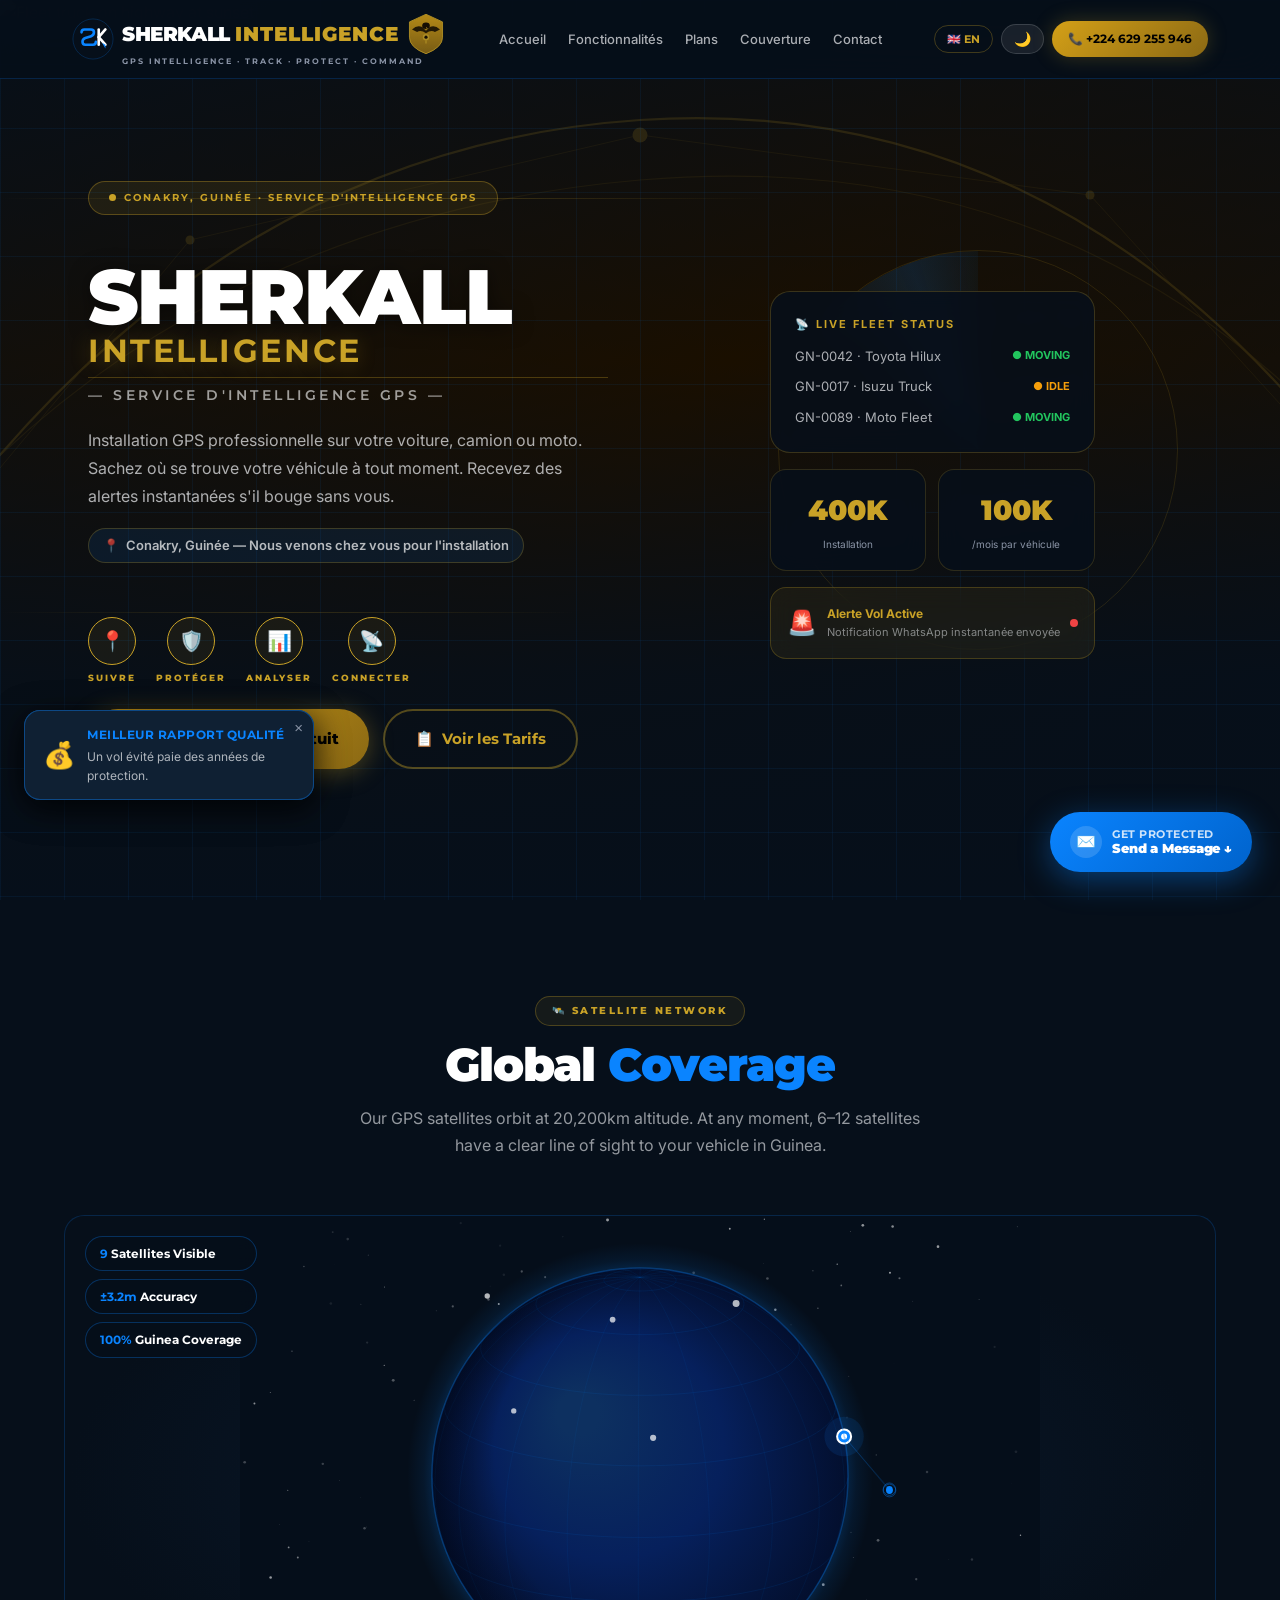
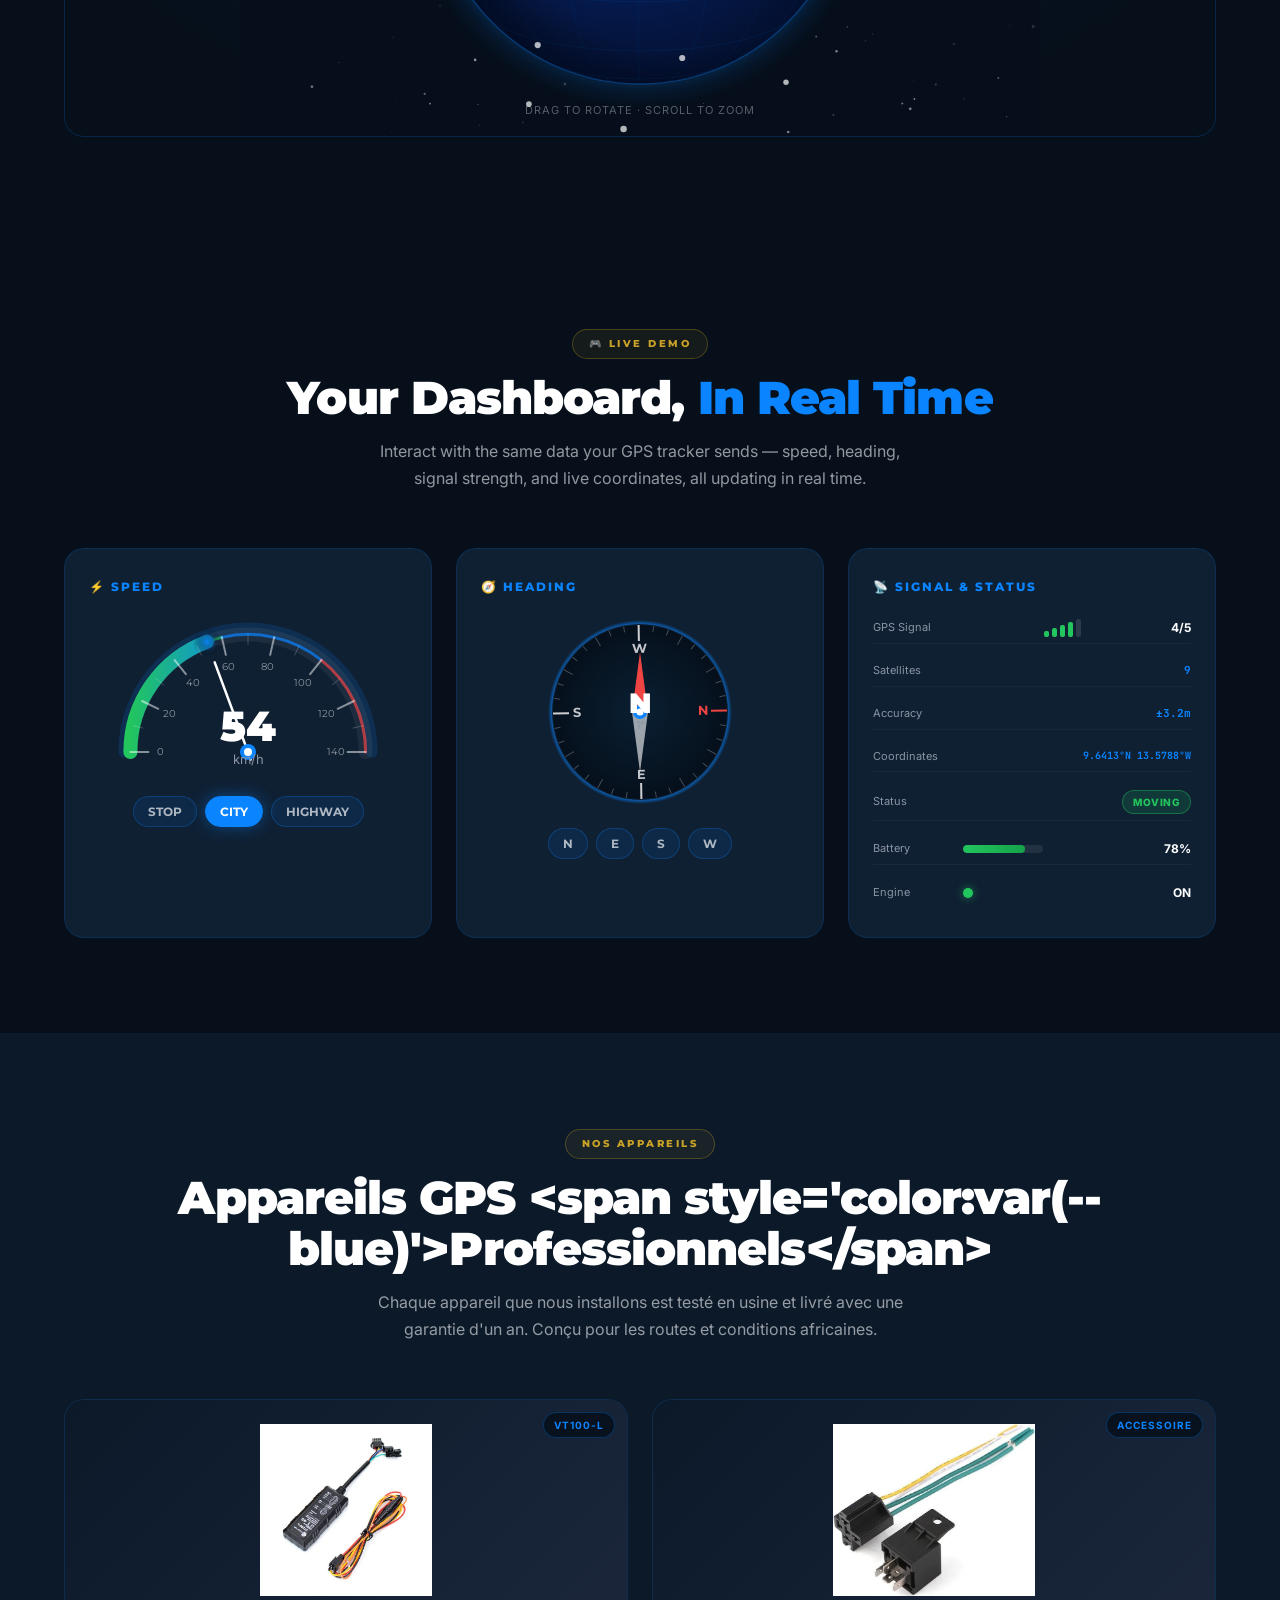
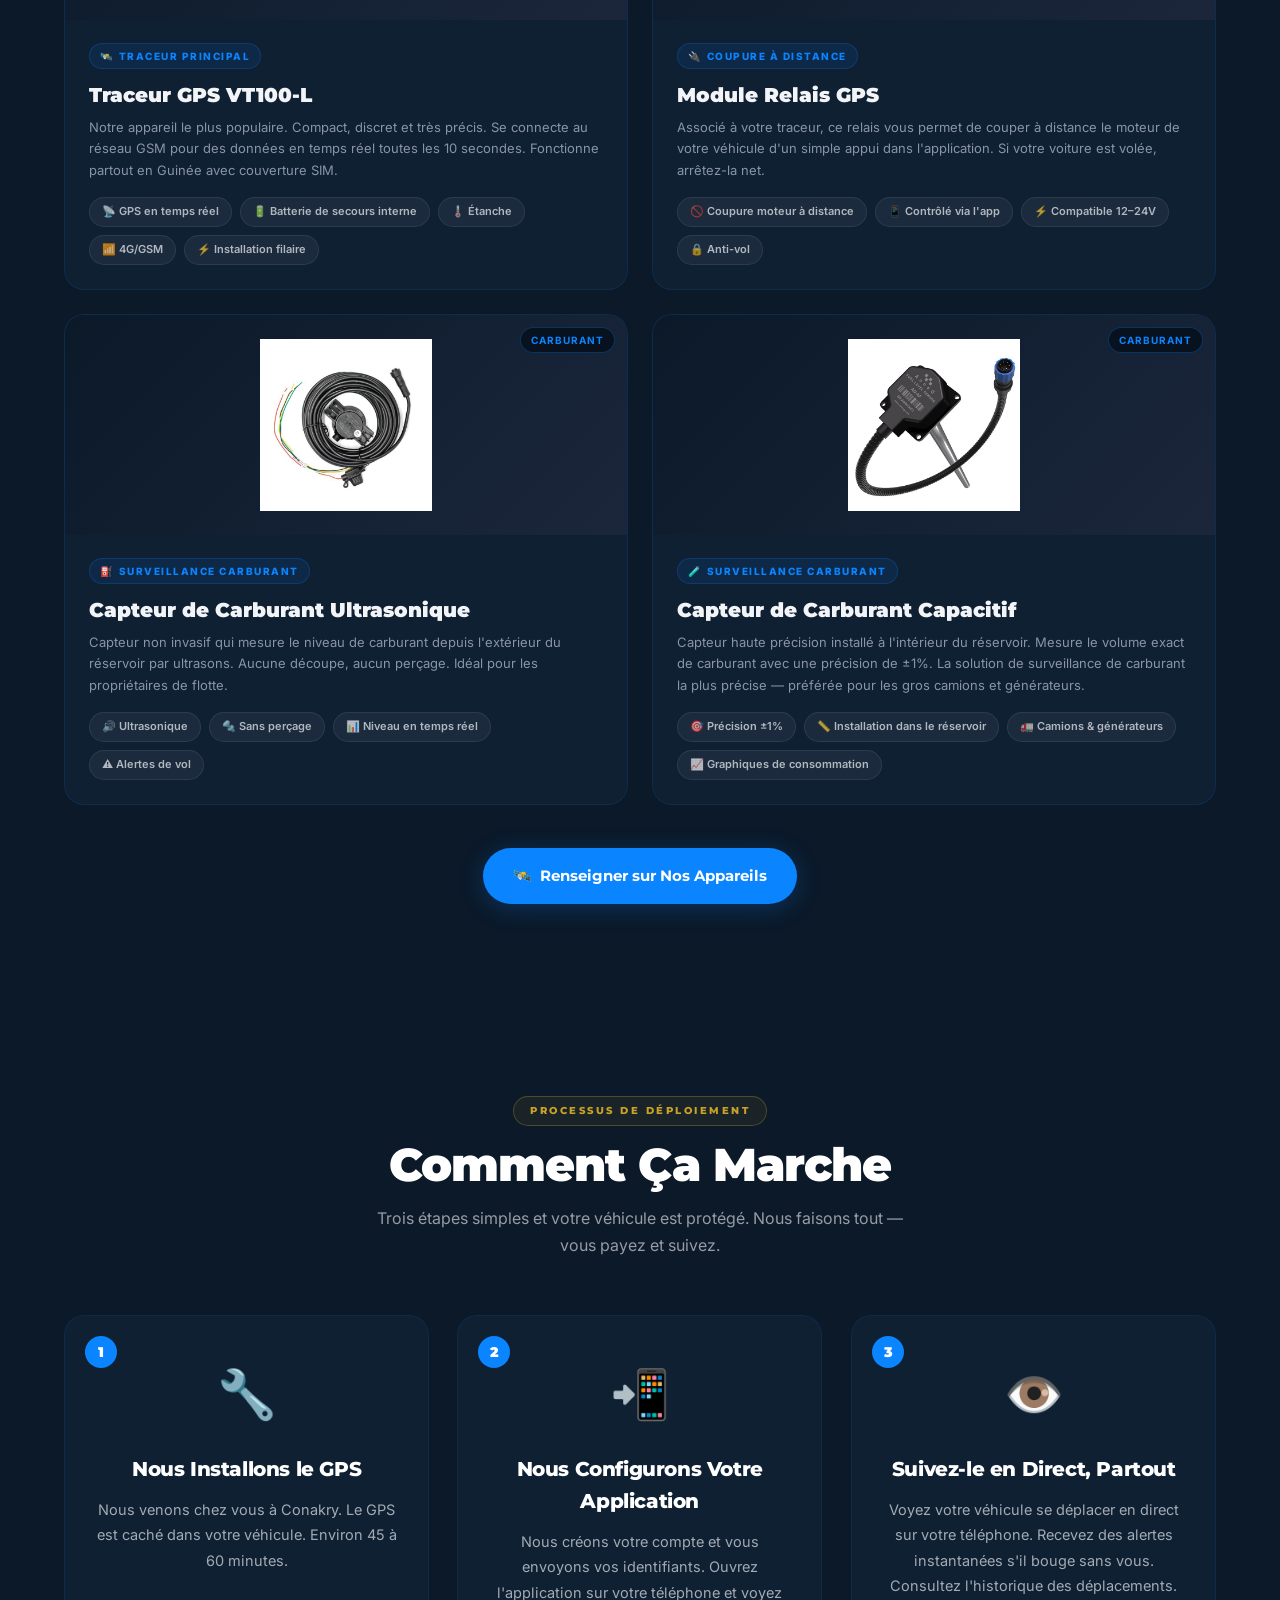
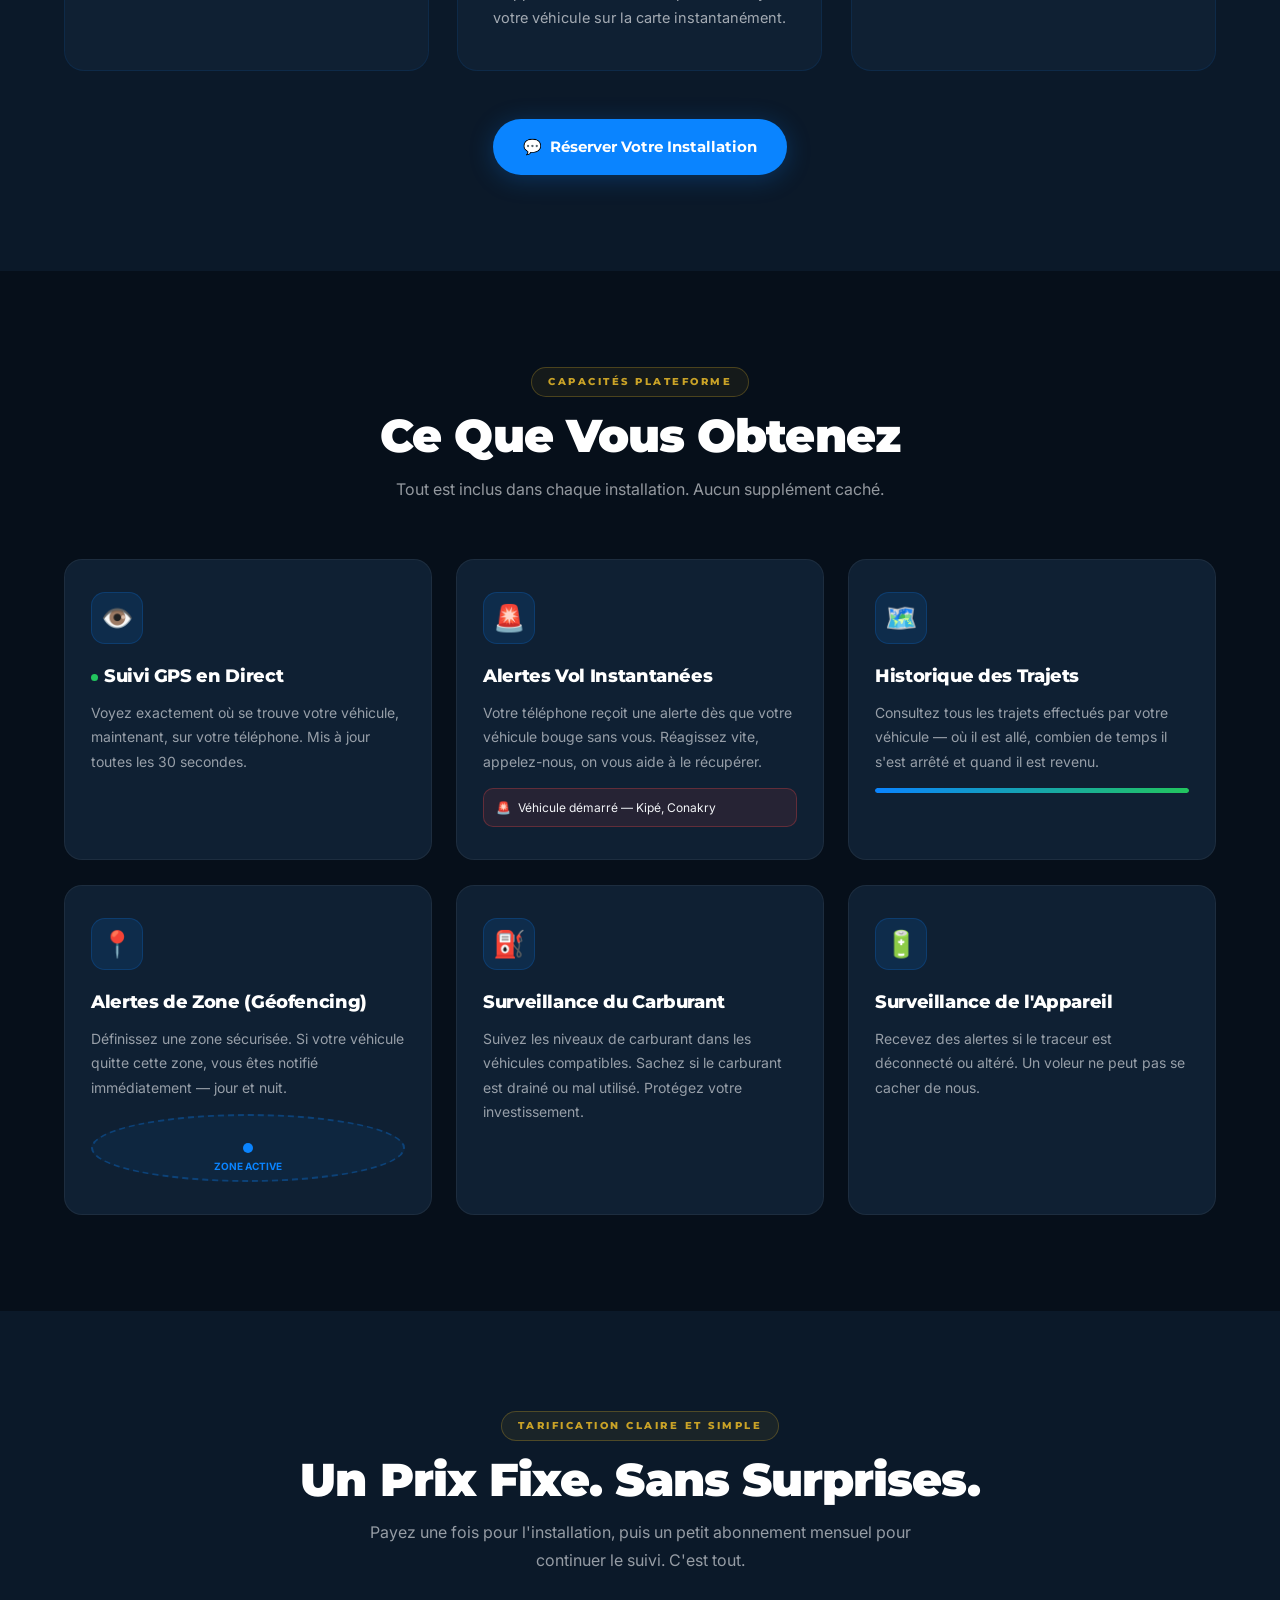
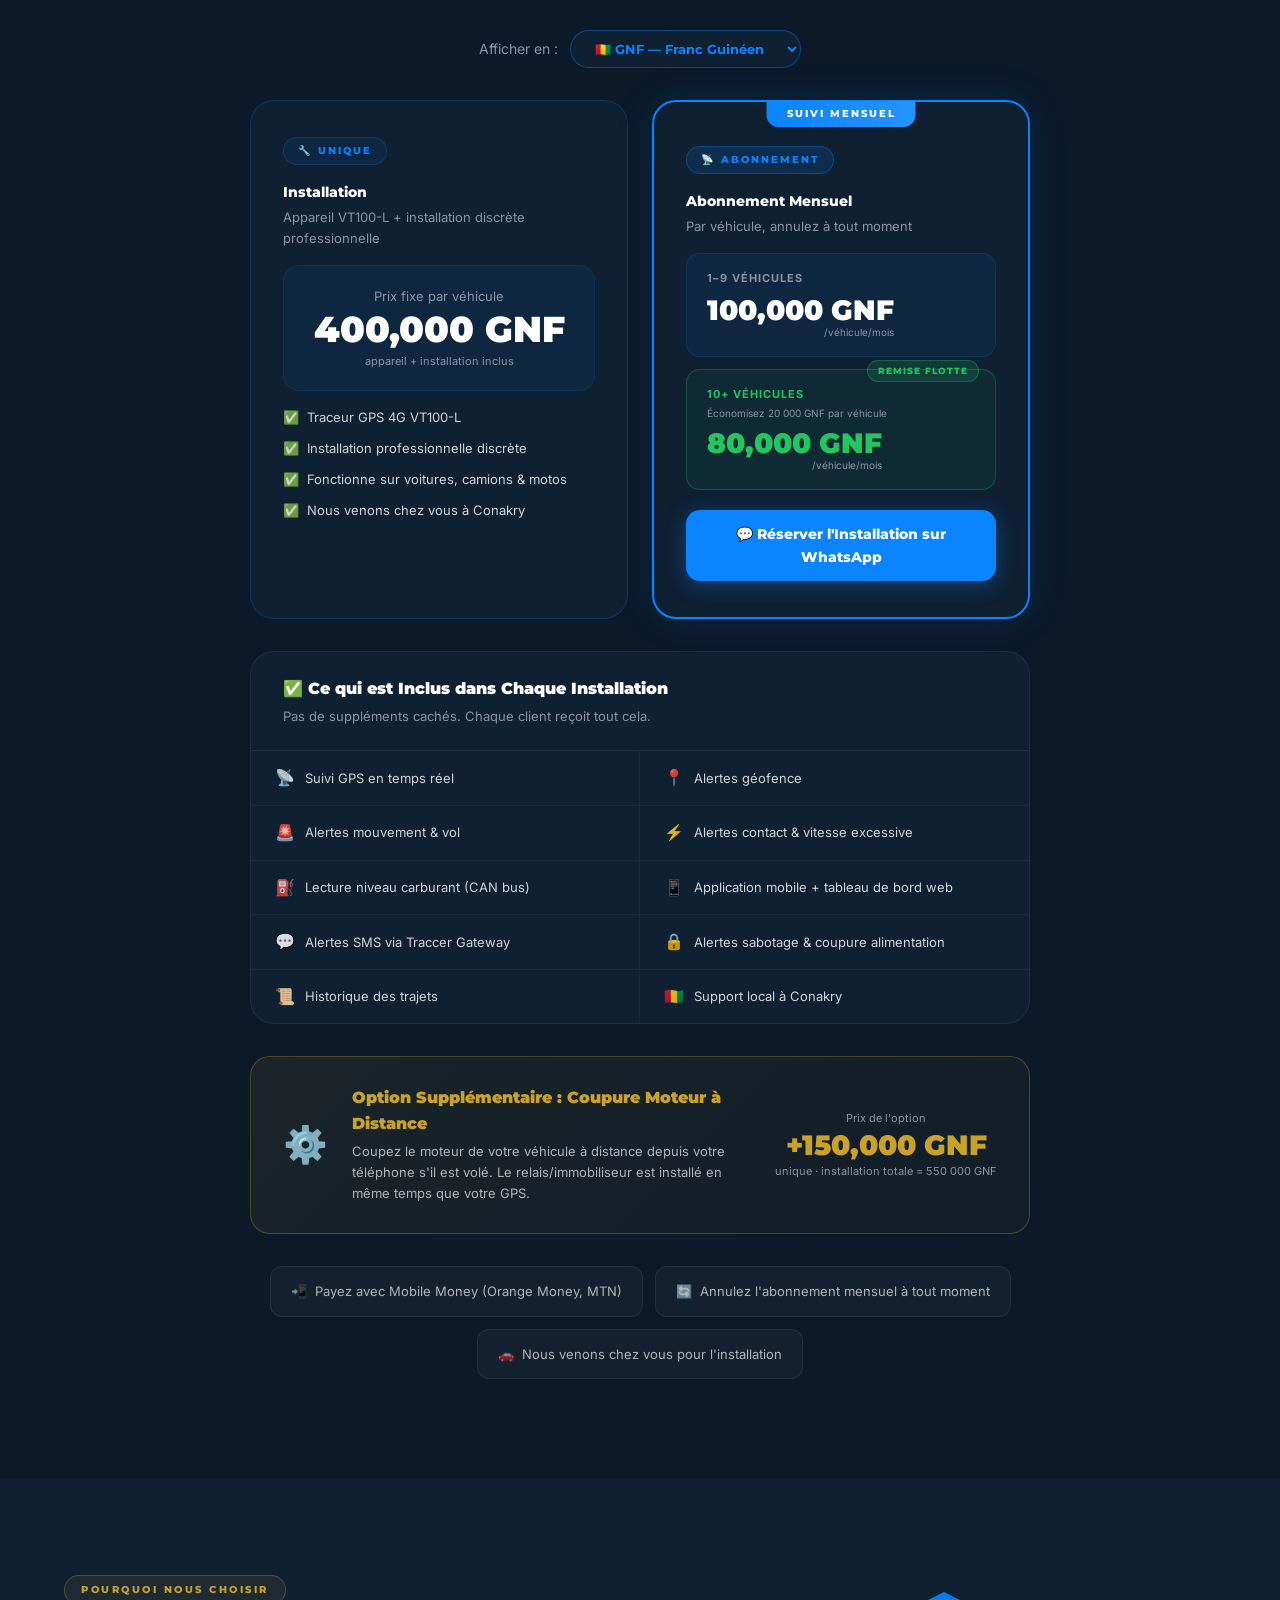
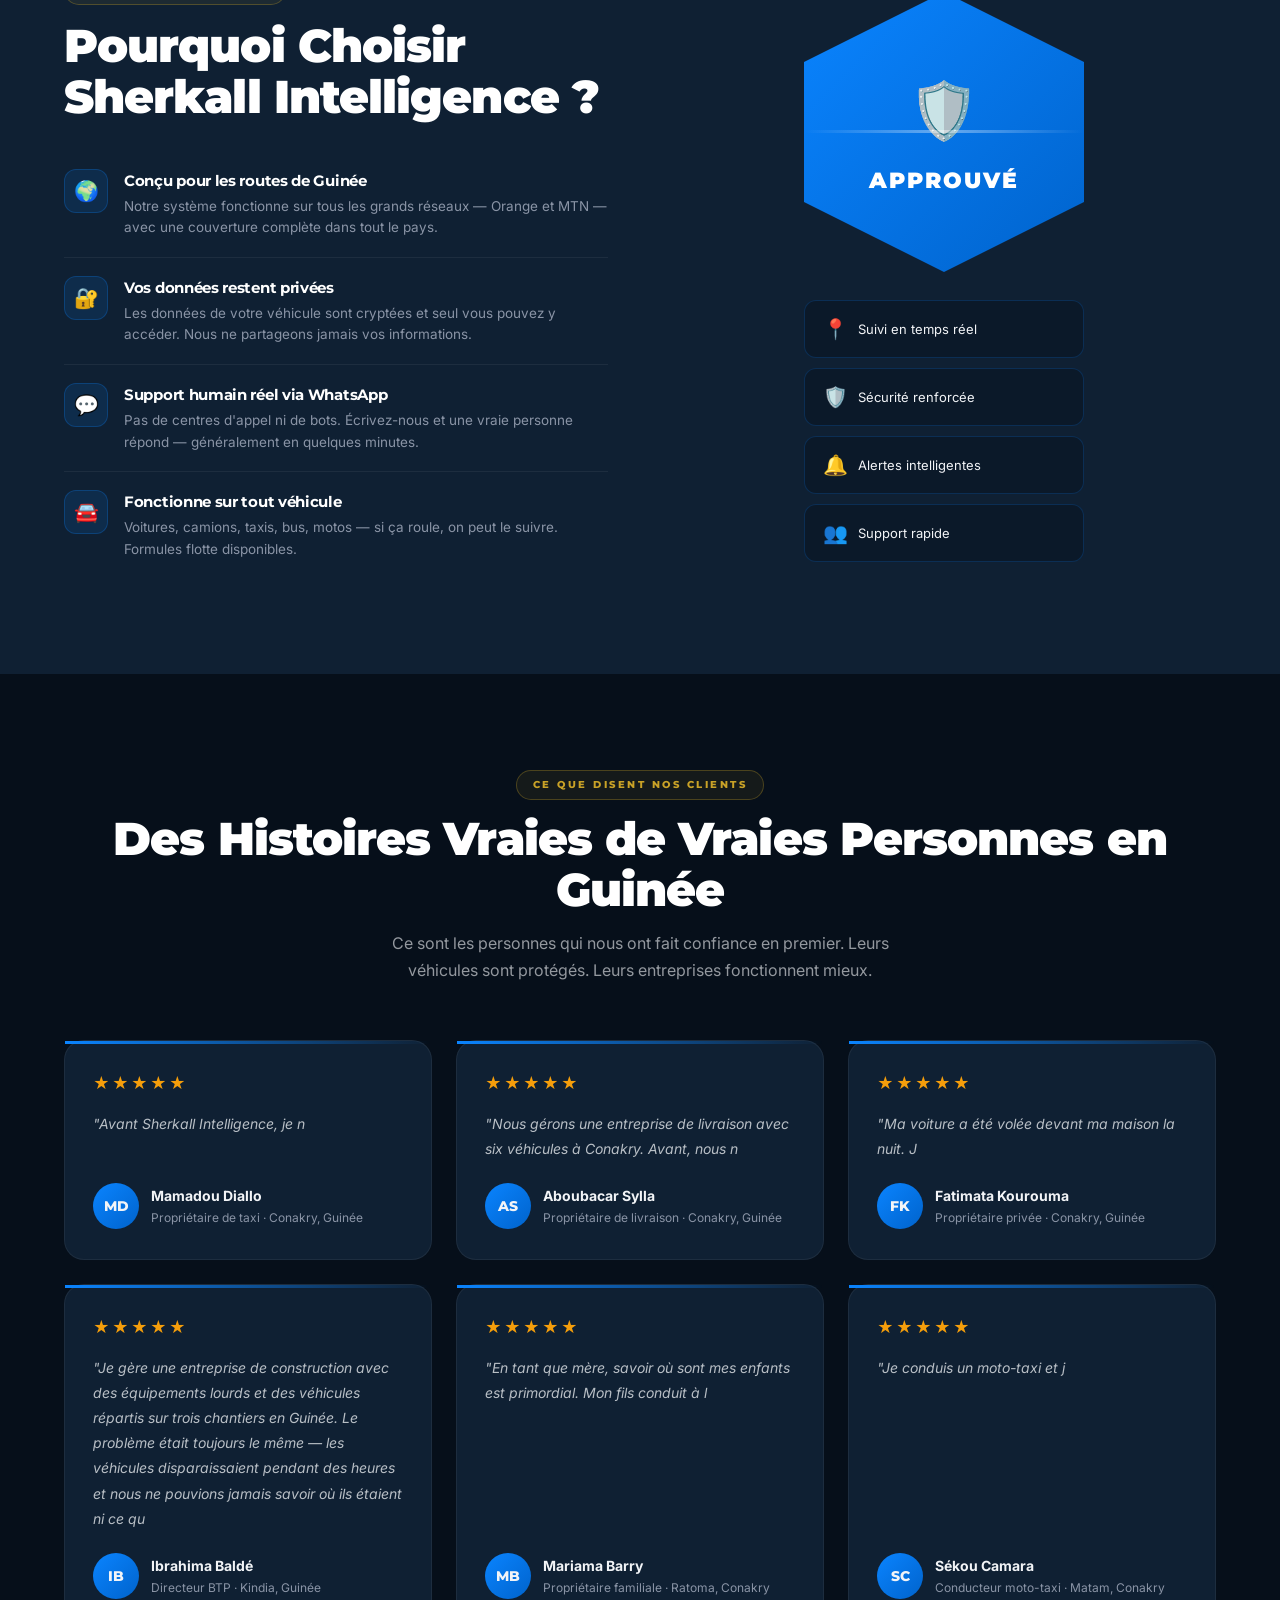
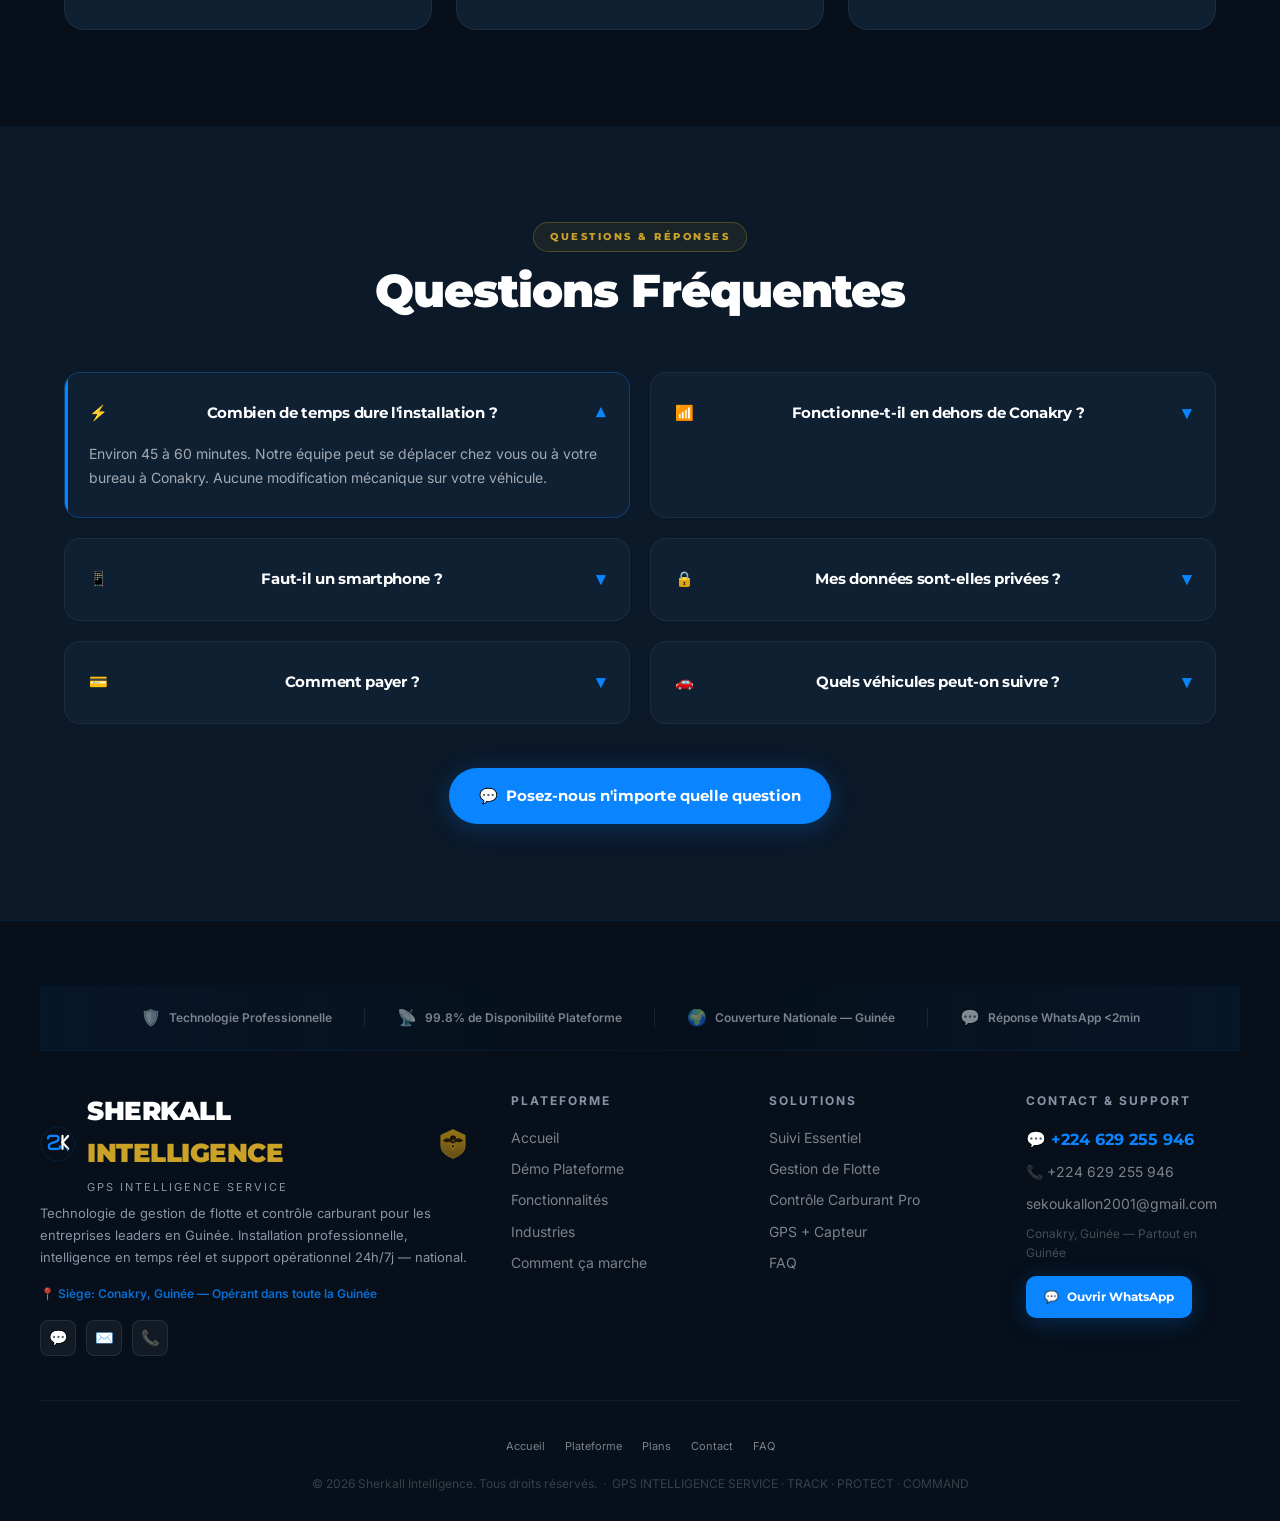
==== commit 8d24c9cb: "Update index.html" ====
--- a/index.html
+++ b/index.html
@@ -67,18 +67,25 @@
     </script>
     <style>
         :root {
-            --blue:      #0A84FF;
-            --blue-dark: #0063CC;
-            --blue-glow: rgba(10,132,255,0.25);
-            --navy:      #0D1B2A;
-            --navy-deep: #060F1A;
-            --navy-mid:  #0B1929;
-            --navy-card: #0F2033;
-            --navy-2:    #1B263B;
-            --white:     #F2F4F7;
-            --grey:      #8A94A6;
-            --green:     #22C55E;
-            --red:       #EF4444;
+            --blue:       #0A84FF;
+            --blue-dark:  #0063CC;
+            --blue-glow:  rgba(10,132,255,0.25);
+            --navy:       #0D1B2A;
+            --navy-deep:  #060F1A;
+            --navy-mid:   #0B1929;
+            --navy-card:  #0F2033;
+            --navy-2:     #1B263B;
+            --white:      #F2F4F7;
+            --grey:       #8A94A6;
+            --green:      #22C55E;
+            --red:        #EF4444;
+            /* ── GOLD PALETTE ── */
+            --gold:       #C9A227;
+            --gold-light: #D4A017;
+            --gold-dark:  #8B6914;
+            --gold-glow:  rgba(201,162,39,0.25);
+            --gold-bg:    rgba(201,162,39,0.08);
+            --gold-border:rgba(201,162,39,0.3);
         }
 
         * { margin:0; padding:0; box-sizing:border-box; }
@@ -100,7 +107,7 @@
         /* ── SCROLLBAR ── */
         ::-webkit-scrollbar { width:6px; }
         ::-webkit-scrollbar-track { background:var(--navy-deep); }
-        ::-webkit-scrollbar-thumb { background:var(--blue); border-radius:3px; }
+        ::-webkit-scrollbar-thumb { background:var(--gold); border-radius:3px; }
 
         /* ──────────────────────────────────────────
            NAV
@@ -112,7 +119,7 @@
             -webkit-backdrop-filter:blur(20px);
             z-index:1000;
             transition:transform 0.35s ease;
-            border-bottom:1px solid rgba(10,132,255,0.15);
+            border-bottom:1px solid rgba(201,162,39,0.2);
         }
         .nav-content {
             display:flex; align-items:center; justify-content:space-between;
@@ -130,7 +137,7 @@
             color:#fff; letter-spacing:-0.02em;
             white-space:nowrap;
         }
-        .logo-main span { color:var(--blue); }
+        .logo-main span { color:var(--gold); }
         /* Shared tagline styles */
         .logo-tagline-short,
         .logo-tagline-full {
@@ -155,8 +162,8 @@
         .nav-actions { display:flex; align-items:center; gap:8px; flex-shrink:0; }
         .lang-toggle {
             background:transparent;
-            border:1.5px solid rgba(10,132,255,0.45);
-            color:var(--blue); padding:6px 12px;
+            border:1.5px solid var(--gold-border);
+            color:var(--gold); padding:6px 12px;
             border-radius:50px; cursor:pointer;
             font-weight:700; font-size:11px;
             font-family:'Montserrat', sans-serif;
@@ -165,13 +172,13 @@
         }
         .lang-toggle:hover { background:var(--blue-glow); border-color:var(--blue); }
         .cta-nav {
-            background:var(--blue); color:#fff;
+            background:linear-gradient(135deg,var(--gold-light),var(--gold-dark)); color:#000;
             padding:8px 16px; border-radius:50px;
             font-weight:700; text-decoration:none;
             font-size:12px; transition:all 0.25s;
             font-family:'Montserrat', sans-serif;
             white-space:nowrap;
-            box-shadow:0 0 20px var(--blue-glow);
+            box-shadow:0 0 20px var(--gold-glow);
         }
         .cta-nav:hover { background:var(--blue-dark); transform:translateY(-1px); }
         .hamburger { display:none; flex-direction:column; gap:5px; cursor:pointer; flex-shrink:0; }
@@ -815,7 +822,8 @@
             background:var(--navy-card);
             border:1px solid rgba(255,255,255,0.06);
             border-radius:20px; padding:30px 28px;
-            transition:all 0.3s; position:relative; overflow:hidden;
+            transition:all 0.3s; position:relative;
+            display:flex; flex-direction:column;
         }
         .testimonial-card::before {
             content:''; position:absolute; top:0; left:0; right:0; height:3px;
@@ -826,6 +834,7 @@
         .testimonial-text {
             font-style:italic; line-height:1.8;
             color:rgba(242,244,247,0.75); margin-bottom:22px; font-size:14px;
+            flex:1;
         }
         .testimonial-author { display:flex; align-items:center; gap:12px; }
         .author-avatar {
@@ -950,13 +959,13 @@
             font-weight:900; font-size:26px; color:#fff;
             letter-spacing:-0.02em; margin-bottom:4px;
         }
-        .footer-logo-main span { color:var(--blue); }
+        .footer-logo-main span { color:var(--gold); }
         .footer-tagline { font-size:11px; color:var(--grey); letter-spacing:2px; text-transform:uppercase; margin-bottom:14px; }
         .footer-desc { color:var(--grey); font-size:13px; line-height:1.7; margin-bottom:16px; }
         .footer-serving { font-size:12px; color:rgba(10,132,255,0.8); font-weight:600; }
         .footer-heading { font-weight:700; margin-bottom:16px; font-size:12px; text-transform:uppercase; letter-spacing:2px; color:var(--grey); }
         .footer-link { display:block; color:rgba(242,244,247,0.5); text-decoration:none; margin:9px 0; font-size:14px; transition:color 0.2s; }
-        .footer-link:hover { color:var(--blue); }
+        .footer-link:hover { color:var(--gold); }
         .footer-phone { color:var(--blue); font-size:16px; font-weight:700; text-decoration:none; display:block; margin-bottom:8px; font-family:'Montserrat',sans-serif; }
         .footer-bottom {
             text-align:center; padding-top:28px;
@@ -1989,8 +1998,8 @@
             border:1.5px solid rgba(255,255,255,0.2);
             color:var(--white);
         }
-        .pc-btn-outline:hover { border-color:var(--blue); color:var(--blue); }
-        .check-yes { color:var(--green); }
+        .pc-btn-outline:hover { border-color:var(--gold); color:var(--gold); }
+        .check-yes { color:var(--gold); }
         .check-no  { color:rgba(255,255,255,0.2); }
         body.light-mode .pc { background:#fff; }
         body.light-mode .pc-btn-outline { color:#1a2332; }
@@ -2394,79 +2403,6 @@
             content:''; position:absolute;
             bottom:0; left:0; right:0; height:1px;
             background:linear-gradient(90deg, transparent, rgba(10,132,255,0.4), transparent);
-        }
-
-        /* ── HERO ENTERPRISE COPY UPGRADE ── */
-        .hero-enterprise-label {
-            display:inline-flex; align-items:center; gap:6px;
-            background:rgba(34,197,94,0.08);
-            border:1px solid rgba(34,197,94,0.25);
-            color:var(--green); padding:5px 14px;
-            border-radius:50px; font-size:10px; font-weight:800;
-            letter-spacing:1.5px; text-transform:uppercase;
-            margin-bottom:16px;
-            font-family:'Montserrat',sans-serif;
-        }
-        .hero-enterprise-label .pulse { animation:livePulse 1.5s ease-in-out infinite; }
-
-        /* ── SOCIAL PROOF / TESTIMONIALS UPGRADE ── */
-        .client-logos-strip {
-            background:rgba(255,255,255,0.02);
-            border-top:1px solid rgba(255,255,255,0.04);
-            border-bottom:1px solid rgba(255,255,255,0.04);
-            padding:28px 0; overflow:hidden;
-            margin-bottom:0;
-        }
-        .client-logos-track {
-            display:flex; gap:48px; align-items:center;
-            animation:logoScroll 25s linear infinite;
-            white-space:nowrap;
-        }
-        @keyframes logoScroll {
-            0% { transform:translateX(0); }
-            100% { transform:translateX(-50%); }
-        }
-        .client-logo-item {
-            display:flex; align-items:center; gap:8px;
-            color:rgba(242,244,247,0.25); font-weight:800;
-            font-size:13px; letter-spacing:1px; text-transform:uppercase;
-            font-family:'Montserrat',sans-serif; flex-shrink:0;
-            transition:color 0.3s;
-        }
-        .client-logo-item:hover { color:rgba(242,244,247,0.5); }
-        .client-logo-icon { font-size:20px; opacity:0.5; }
-
-        /* ── METRICS BAND — NEW ── */
-        .metrics-band {
-            background:linear-gradient(135deg, rgba(10,132,255,0.06) 0%, rgba(10,132,255,0.02) 100%);
-            border-top:1px solid rgba(10,132,255,0.15);
-            border-bottom:1px solid rgba(10,132,255,0.15);
-            padding:60px 0;
-        }
-        .metrics-grid {
-            display:grid; grid-template-columns:repeat(4,1fr);
-            gap:1px; background:rgba(255,255,255,0.05);
-            border:1px solid rgba(255,255,255,0.05);
-            border-radius:20px; overflow:hidden;
-        }
-        .metric-cell {
-            background:var(--navy-mid);
-            padding:36px 28px; text-align:center;
-        }
-        .metric-num {
-            font-family:'Montserrat',sans-serif;
-            font-size:44px; font-weight:900;
-            color:#fff; line-height:1; margin-bottom:8px;
-        }
-        .metric-num span { color:var(--blue); }
-        .metric-label {
-            font-size:12px; color:var(--grey);
-            text-transform:uppercase; letter-spacing:1.5px;
-            font-weight:700;
-        }
-        .metric-sublabel {
-            font-size:11px; color:rgba(242,244,247,0.35);
-            margin-top:4px;
         }
 
         /* ── FOOTER ENTERPRISE UPGRADE ── */
@@ -2512,9 +2448,9 @@
         }
         .section-chip {
             display:inline-flex; align-items:center; gap:8px;
-            background:rgba(10,132,255,0.08);
-            border:1px solid rgba(10,132,255,0.25);
-            color:var(--blue); padding:6px 16px;
+            background:var(--gold-bg);
+            border:1px solid var(--gold-border);
+            color:var(--gold); padding:6px 16px;
             border-radius:50px; font-size:10px; font-weight:800;
             letter-spacing:2.5px; text-transform:uppercase;
             font-family:'Montserrat',sans-serif;
@@ -2558,13 +2494,11 @@
             .trust-grid { grid-template-columns:repeat(2,1fr); }
             .industries-grid { grid-template-columns:repeat(2,1fr); }
             .enterprise-plans-grid { grid-template-columns:repeat(2,1fr); }
-            .metrics-grid { grid-template-columns:repeat(2,1fr); }
         }
         @media (max-width:768px) {
             .trust-grid { grid-template-columns:1fr 1fr; }
             .industries-grid { grid-template-columns:1fr 1fr; }
             .enterprise-plans-grid { grid-template-columns:1fr; }
-            .metrics-grid { grid-template-columns:1fr 1fr; }
             .dashboard-layout { grid-template-columns:1fr; }
             .dash-sidebar { display:none; }
             .platform-tabs { gap:6px; }
@@ -2576,7 +2510,6 @@
         @media (max-width:480px) {
             .trust-grid { grid-template-columns:1fr; }
             .industries-grid { grid-template-columns:1fr; }
-            .metrics-grid { grid-template-columns:1fr 1fr; }
         }
 
         /* ── LIGHT MODE COMPAT ── */
@@ -2584,7 +2517,6 @@
         body.light-mode .industry-card { background:rgba(255,255,255,0.6); }
         body.light-mode .ep-card { background:#fff; }
         body.light-mode .dash-chart-box, body.light-mode .dash-kpi { background:rgba(0,0,0,0.03); }
-        body.light-mode .metric-cell { background:rgba(255,255,255,0.8); }
         /* ── SHERKALL BRANDING SYSTEM ── */
         /* Desktop logo sizing */
         @media (min-width:769px) {
@@ -2634,7 +2566,7 @@
         }
 
         /* Hero chips mobile fix */
-        .hero-chip, .hero-enterprise-label {
+        .hero-chip {
             white-space:normal;
             text-align:center;
             max-width:100%;
@@ -2643,7 +2575,6 @@
         @media (max-width:768px) {
             .hero-eagle-badge { font-size:9px; padding:6px 12px; letter-spacing:1px; }
             .hero-chip { font-size:9px; letter-spacing:1px; }
-            .hero-enterprise-label { font-size:9px; }
             .hero-sub { font-size:14px !important; }
             /* Prevent any horizontal scroll */
             .hero { overflow-x:hidden; }
@@ -2658,7 +2589,7 @@
 <a href="#home" style="position:absolute;top:-40px;left:0;background:var(--blue);color:#fff;padding:8px 16px;border-radius:0 0 8px 0;font-weight:700;font-size:14px;z-index:9999;text-decoration:none;transition:top 0.2s;" onfocus="this.style.top='0'" onblur="this.style.top='-40px'">Skip to main content</a>
 
 <!-- ── FLOATING WHATSAPP ── -->
-<a href="https://wa.me/224629255946?text=Bonjour%20Sherkall%20Intelligence%20!%20Je%20veux%20prot%C3%A9ger%20mon%20v%C3%A9hicule." target="_blank" rel="noopener noreferrer" class="float-wa" aria-label="Contact Sherkall Intelligence on WhatsApp">
+<a href="#" onclick="waOpen('protect');return false;" target="_blank" rel="noopener noreferrer" class="float-wa" aria-label="Contact Sherkall Intelligence on WhatsApp">
     <span class="float-wa-label" data-en="Chat on WhatsApp" data-fr="Chatter sur WhatsApp">Chat on WhatsApp</span>
     💬
 </a>
@@ -2680,7 +2611,7 @@
             </svg>
             <div class="logo-text">
                 <div style="display:flex;align-items:center;gap:6px;">
-                    <span class="logo-main">SHERKALL <span>INTELLIGENCE</span></span>
+                    <span class="logo-main" style="color:#fff;">SHERKALL <span style="color:var(--gold);letter-spacing:0.05em;">INTELLIGENCE</span></span>
                     <!-- SECONDARY: Eagle Shield badge — desktop only -->
                     <span class="logo-eagle-badge">
                         <svg width="18" height="20" viewBox="0 0 60 66" fill="none" xmlns="http://www.w3.org/2000/svg" title="Sherkall Enterprise Badge" style="opacity:0.85;">
@@ -2733,182 +2664,345 @@
 </nav>
 
 <!-- ── HERO ─────────────────────────────────────────────── -->
-<main id="main-content">
-<section id="home" class="hero">
+<section class="hero" id="home">
+    <!-- Truck sunset background -->
+    <div style="position:absolute;inset:0;z-index:0;overflow:hidden;">
+        <!-- Fallback gradient while image loads -->
+        <div style="position:absolute;inset:0;background:linear-gradient(135deg,#060F1A 0%,#1a0f00 50%,#060F1A 100%);"></div>
+        <!-- The truck image as background via CSS filter overlay -->
+        <img src="https://images.unsplash.com/photo-1601584115197-04ecc0da31d7?w=1600&q=80&auto=format&fit=crop"
+             alt="Fleet truck on highway at sunset"
+             style="position:absolute;inset:0;width:100%;height:100%;object-fit:cover;object-position:center;opacity:0.35;mix-blend-mode:luminosity;"
+             loading="eager">
+        <!-- Gold-to-navy gradient overlay -->
+        <div style="position:absolute;inset:0;background:linear-gradient(180deg,rgba(6,15,26,0.7) 0%,rgba(26,15,0,0.4) 40%,rgba(6,15,26,0.85) 75%,var(--navy-deep) 100%);"></div>
+        <!-- Network arc overlay (SVG) -->
+        <svg style="position:absolute;inset:0;width:100%;height:100%;opacity:0.15;" viewBox="0 0 1200 600" preserveAspectRatio="xMidYMid slice">
+            <path d="M100,400 Q300,100 600,80 Q900,60 1100,350" stroke="#C9A227" stroke-width="1.5" fill="none"/>
+            <path d="M50,450 Q250,150 600,120 Q950,90 1150,400" stroke="#C9A227" stroke-width="0.8" fill="none" opacity="0.5"/>
+            <circle cx="100" cy="400" r="4" fill="#C9A227"/>
+            <circle cx="300" cy="160" r="3" fill="#C9A227"/>
+            <circle cx="600" cy="90" r="5" fill="#C9A227"/>
+            <circle cx="900" cy="130" r="3" fill="#C9A227"/>
+            <circle cx="1100" cy="350" r="4" fill="#C9A227"/>
+            <line x1="100" y1="400" x2="300" y2="160" stroke="#C9A227" stroke-width="0.6" opacity="0.5"/>
+            <line x1="300" y1="160" x2="600" y2="90" stroke="#C9A227" stroke-width="0.6" opacity="0.5"/>
+            <line x1="600" y1="90" x2="900" y2="130" stroke="#C9A227" stroke-width="0.6" opacity="0.5"/>
+            <line x1="900" y1="130" x2="1100" y2="350" stroke="#C9A227" stroke-width="0.6" opacity="0.5"/>
+        </svg>
+    </div>
+
     <div class="hero-grid"></div>
-    <div class="hero-orb"></div>
-    <div class="hero-radar"></div>
-
-    <!-- Enterprise data stream lines -->
-    <div class="hero-data-line" style="top:22%;width:60%;animation-delay:0s;animation-duration:6s;"></div>
-    <div class="hero-data-line" style="top:45%;width:40%;animation-delay:2s;animation-duration:8s;"></div>
-    <div class="hero-data-line" style="top:68%;width:55%;animation-delay:4s;animation-duration:7s;"></div>
-    <div class="hero-data-line" style="top:83%;width:35%;animation-delay:1s;animation-duration:5s;"></div>
-
-    <!-- Data Nodes -->
-    <div class="data-node" style="top:15%;left:8%;animation-delay:0s;"></div>
-    <div class="data-node" style="top:30%;left:22%;animation-delay:0.5s;"></div>
-    <div class="data-node" style="top:65%;left:14%;animation-delay:1s;"></div>
-    <div class="data-node" style="top:20%;right:25%;animation-delay:1.5s;"></div>
-    <div class="data-node" style="top:75%;right:35%;animation-delay:2s;"></div>
-    <div class="data-node" style="top:50%;left:45%;animation-delay:2.5s;"></div>
-
-    <!-- Floating Satellites -->
-    <div class="satellite" style="top:12%;left:5%;animation-delay:0s;">
-        <div class="sat-body"></div>
-        <div class="sat-beam"></div>
-    </div>
-    <div class="satellite" style="top:60%;right:10%;animation-delay:-5s;animation-duration:25s;">
-        <div class="sat-body"></div>
-        <div class="sat-beam"></div>
-    </div>
-
-    <div class="hero-rings">
-        <div class="ring" style="animation-delay:0s;"></div>
-        <div class="ring" style="animation-delay:1.5s;"></div>
-        <div class="ring" style="animation-delay:3s;"></div>
-        <div class="ring" style="animation-delay:4.5s;"></div>
-    </div>
-    <div class="scan-line"></div>
-
-    <div class="hero-content">
+    <div class="hero-radar" style="border-color:rgba(201,162,39,0.15);"></div>
+
+    <!-- Hero data lines in gold -->
+    <div class="hero-data-line" style="top:22%;width:60%;animation-delay:0s;animation-duration:6s;background:linear-gradient(90deg,transparent,rgba(201,162,39,0.3),transparent);"></div>
+    <div class="hero-data-line" style="top:68%;width:45%;animation-delay:3s;animation-duration:8s;background:linear-gradient(90deg,transparent,rgba(201,162,39,0.2),transparent);"></div>
+
+    <div class="hero-content" style="position:relative;z-index:2;">
         <div class="hero-text">
-            <div class="hero-chip">
-                <span class="dot"></span>
-                <span data-en="CONAKRY, GUINEA · GPS TRACKING SERVICE" data-fr="CONAKRY, GUINÉE · SERVICE DE SUIVI GPS">CONAKRY, GUINEA · GPS TRACKING SERVICE</span>
-            </div>
-            <h1>
-                <span data-en="GPS Tracking for" data-fr="Suivi GPS pour">GPS Tracking for</span>
-                <span class="blue" data-en=" Every Vehicle" data-fr=" Chaque Véhicule"> Every Vehicle</span><br>
-                <span data-en="in Guinea." data-fr="en Guinée.">in Guinea.</span>
+            <!-- Gold chip -->
+            <div class="hero-chip" style="background:rgba(201,162,39,0.1);border-color:rgba(201,162,39,0.35);color:var(--gold);">
+                <span class="dot" style="background:var(--gold);"></span>
+                <span data-en="CONAKRY, GUINEA · GPS INTELLIGENCE SERVICE" data-fr="CONAKRY, GUINÉE · SERVICE D'INTELLIGENCE GPS">CONAKRY, GUINEA · GPS INTELLIGENCE SERVICE</span>
+            </div>
+
+            <!-- Main title — styled like the image typography -->
+            <h1 style="font-size:clamp(42px,6vw,82px);font-weight:900;line-height:1;letter-spacing:-0.02em;margin:20px 0 24px;">
+                <span style="display:block;color:#fff;text-shadow:0 2px 20px rgba(0,0,0,0.5);" data-en="SHERKALL" data-fr="SHERKALL">SHERKALL</span>
+                <span style="display:block;color:var(--gold);letter-spacing:0.08em;font-size:clamp(18px,2.5vw,36px);font-weight:700;text-shadow:0 2px 20px rgba(201,162,39,0.3);" data-en="INTELLIGENCE" data-fr="INTELLIGENCE">INTELLIGENCE</span>
+                <span style="display:block;font-size:clamp(11px,1.2vw,14px);letter-spacing:0.25em;color:rgba(255,255,255,0.6);font-weight:600;margin-top:10px;border-top:1px solid rgba(201,162,39,0.3);padding-top:10px;" data-en="— GPS INTELLIGENCE SERVICE —" data-fr="— SERVICE D'INTELLIGENCE GPS —">— GPS INTELLIGENCE SERVICE —</span>
             </h1>
-            <p class="hero-sub" data-en="Professional GPS installation on your car, truck or motorcycle. Know where your vehicle is at all times. Get instant alerts if it moves without you." data-fr="Surveillez les déplacements de flotte, la consommation de carburant et l'activité opérationnelle depuis une plateforme d'intelligence centralisée. Suivi en temps réel, alertes vol instantanées et analyse du comportement des conducteurs — conçue pour les entreprises leaders en Guinée.">Professional GPS installation on your car, truck or motorcycle. Know where your vehicle is at all times. Get instant alerts if it moves without you.</p>
-            <div class="location-pill">
+
+            <p class="hero-sub" data-en="Professional GPS installation on your car, truck or motorcycle. Know where your vehicle is at all times. Get instant alerts if it moves without you." data-fr="Installation GPS professionnelle sur votre voiture, camion ou moto. Sachez où se trouve votre véhicule à tout moment. Recevez des alertes instantanées s'il bouge sans vous.">
+                Professional GPS installation on your car, truck or motorcycle. Know where your vehicle is at all times. Get instant alerts if it moves without you.
+            </p>
+
+            <div class="location-pill" style="border-color:rgba(201,162,39,0.25);color:rgba(255,255,255,0.7);">
                 📍 <span data-en="Conakry, Guinea — We come to you for installation" data-fr="Conakry, Guinée — Nous venons chez vous pour l'installation">Conakry, Guinea — We come to you for installation</span>
             </div>
 
-            <div class="hero-badges">
-                <div class="badge-pill">📍 <span data-en="Live Tracking" data-fr="Suivi en Direct">Live Tracking</span></div>
-                <div class="badge-pill">🚨 <span data-en="Theft Alerts" data-fr="Alertes Vol">Theft Alerts</span></div>
-                <div class="badge-pill">📱 <span data-en="Mobile App" data-fr="Application Mobile">Mobile App</span></div>
-                <div class="badge-pill">🔧 <span data-en="We Install It" data-fr="On l'Installe">We Install It</span></div>
+            <!-- Four icon badges — matching image style -->
+            <div style="display:flex;gap:20px;flex-wrap:wrap;margin:24px 0;justify-content:flex-start;">
+                <div style="display:flex;flex-direction:column;align-items:center;gap:6px;">
+                    <div style="width:48px;height:48px;border:1.5px solid var(--gold);border-radius:50%;display:flex;align-items:center;justify-content:center;font-size:20px;background:rgba(201,162,39,0.08);">📍</div>
+                    <span style="font-size:9px;font-weight:800;letter-spacing:2px;color:var(--gold);text-transform:uppercase;font-family:'Montserrat',sans-serif;" data-en="TRACK" data-fr="SUIVRE">TRACK</span>
+                </div>
+                <div style="display:flex;flex-direction:column;align-items:center;gap:6px;">
+                    <div style="width:48px;height:48px;border:1.5px solid var(--gold);border-radius:50%;display:flex;align-items:center;justify-content:center;font-size:20px;background:rgba(201,162,39,0.08);">🛡️</div>
+                    <span style="font-size:9px;font-weight:800;letter-spacing:2px;color:var(--gold);text-transform:uppercase;font-family:'Montserrat',sans-serif;" data-en="PROTECT" data-fr="PROTÉGER">PROTECT</span>
+                </div>
+                <div style="display:flex;flex-direction:column;align-items:center;gap:6px;">
+                    <div style="width:48px;height:48px;border:1.5px solid var(--gold);border-radius:50%;display:flex;align-items:center;justify-content:center;font-size:20px;background:rgba(201,162,39,0.08);">📊</div>
+                    <span style="font-size:9px;font-weight:800;letter-spacing:2px;color:var(--gold);text-transform:uppercase;font-family:'Montserrat',sans-serif;" data-en="ANALYZE" data-fr="ANALYSER">ANALYZE</span>
+                </div>
+                <div style="display:flex;flex-direction:column;align-items:center;gap:6px;">
+                    <div style="width:48px;height:48px;border:1.5px solid var(--gold);border-radius:50%;display:flex;align-items:center;justify-content:center;font-size:20px;background:rgba(201,162,39,0.08);">📡</div>
+                    <span style="font-size:9px;font-weight:800;letter-spacing:2px;color:var(--gold);text-transform:uppercase;font-family:'Montserrat',sans-serif;" data-en="CONNECT" data-fr="CONNECTER">CONNECT</span>
+                </div>
             </div>
 
             <div class="btn-row">
-                <a href="https://wa.me/224629255946?text=Hello%20Sherkall%20Intelligence!%20I%20want%20to%20protect%20my%20vehicle." target="_blank" rel="noopener noreferrer" class="btn-primary" aria-label="Protect my vehicle - contact Sherkall Intelligence on WhatsApp">💬 <span data-en="Get a Free Quote" data-fr="Obtenir un Devis Gratuit">Get a Free Quote</span></a>
-                <a href="#pricing" class="btn-outline" aria-label="See the platform">📋 <span data-en="See Pricing" data-fr="Voir les Tarifs">See Pricing</span></a>
-            </div>
-
-
-
-            <!-- Trust badges -->
-            <div style="margin-top:22px;display:flex;gap:12px;flex-wrap:wrap;align-items:center;">
-                <div style="display:flex;align-items:center;gap:6px;font-size:11px;color:rgba(242,244,247,0.45);font-weight:600;letter-spacing:0.5px;">
-                    🔒 <span data-en="Secure & Private" data-fr="Sécurisé & Privé">Secure & Private</span>
-                </div>
-                <div style="width:1px;height:14px;background:rgba(255,255,255,0.1);"></div>
-                <div style="display:flex;align-items:center;gap:6px;font-size:11px;color:rgba(242,244,247,0.45);font-weight:600;letter-spacing:0.5px;">
-                    🛡️ <span data-en="1-Year Warranty" data-fr="Garantie 1 An">1-Year Warranty</span>
-                </div>
-                <div style="width:1px;height:14px;background:rgba(255,255,255,0.1);"></div>
-                <div style="display:flex;align-items:center;gap:6px;font-size:11px;color:rgba(242,244,247,0.45);font-weight:600;letter-spacing:0.5px;">
-                    💬 <span data-en="24/7 WhatsApp Support" data-fr="Support WhatsApp 24h/7j">24/7 WhatsApp Support</span>
-                </div>
+                <a href="#" onclick="waOpen('quote');return false;" class="btn-primary" style="background:linear-gradient(135deg,var(--gold-light),var(--gold-dark));box-shadow:0 4px 24px rgba(201,162,39,0.35);color:#000;font-weight:800;">
+                    💬 <span data-en="Get a Free Quote" data-fr="Obtenir un Devis Gratuit">Get a Free Quote</span>
+                </a>
+                <a href="#pricing" class="btn-outline" style="border-color:rgba(201,162,39,0.4);color:var(--gold);">
+                    📋 <span data-en="See Pricing" data-fr="Voir les Tarifs">See Pricing</span>
+                </a>
             </div>
         </div>
 
-        <!-- PHONE MOCKUP -->
+        <!-- Hero visual side — stat cards in gold theme -->
         <div class="hero-visual">
-            <div style="position:relative;">
-                <!-- Float card top-left -->
-                <div class="float-card" style="top:-20px;left:-110px;min-width:130px;">
-                    <div class="float-card-title" data-en="Live Speed" data-fr="Vitesse en direct">Live Speed</div>
-                    <div class="float-card-val" id="gps-speed">60 km/h</div>
-                    <div class="float-card-sub">Toyota Land Cruiser</div>
-                </div>
-                <!-- Float alert bottom-left -->
-                <div class="float-card-alert" style="bottom:60px;left:-120px;min-width:140px;">
-                    <div class="float-alert-title">🚨 <span data-en="ALERT" data-fr="ALERTE">ALERT</span></div>
-                    <div class="float-alert-body" data-en="Engine started — Kipé" data-fr="Moteur démarré — Kipé">Engine started — Kipé</div>
-                </div>
-                <!-- Float card right -->
-                <div class="float-card" style="top:80px;right:-110px;min-width:110px;">
-                    <div class="float-card-title" data-en="Distance" data-fr="Distance">Distance</div>
-                    <div class="float-card-val">12.5 km</div>
-                    <div class="float-card-sub" data-en="Today" data-fr="Aujourd'hui">Today</div>
-                </div>
-
-                <div class="phone-wrap">
-                    <div class="phone-frame">
-                        <div class="phone-screen">
-                            <!-- Phone top bar -->
-                            <div class="phone-topbar">
-                                <span class="phone-app-name">SHERKALL INTEL</span>
-                                <span class="phone-live"><span class="live-dot"></span> LIVE</span>
-                            </div>
-                            <!-- Map -->
-                            <div class="phone-map">
-                                <div class="map-grid-lines"></div>
-                                <div class="map-road-h" style="top:28%;"></div>
-                                <div class="map-road-h" style="top:58%;"></div>
-                                <div class="map-road-v" style="left:33%;"></div>
-                                <div class="map-road-v" style="left:66%;"></div>
-                                <div class="phone-route-container">
-                                    <div class="phone-route-line"></div>
-                                    <div class="route-dot-tip"></div>
-                                </div>
-                                <div class="map-pin">
-                                    <div class="pin-dot"></div>
-                                </div>
-                            </div>
-                            <!-- Vehicle info panel -->
-                            <div class="phone-info">
-                                <div class="phone-info-row">
-                                    <span class="phone-vehicle-name">Toyota Land Cruiser</span>
-                                    <span class="status-badge" data-en="MOVING" data-fr="EN MOUVEMENT">MOVING</span>
-                                </div>
-                                <div class="phone-stats">
-                                    <div class="phone-stat">
-                                        <div class="phone-stat-val">60</div>
-                                        <div class="phone-stat-label">km/h</div>
-                                    </div>
-                                    <div class="phone-stat">
-                                        <div class="phone-stat-val">12.5</div>
-                                        <div class="phone-stat-label">km</div>
-                                    </div>
-                                    <div class="phone-stat">
-                                        <div class="phone-stat-val">00:18</div>
-                                        <div class="phone-stat-label" data-en="Duration" data-fr="Durée">Duration</div>
-                                    </div>
-                                </div>
-                                <div class="phone-coord" id="gps-coords">9.6418° N, 13.5789° W</div>
-                            </div>
-                            <!-- Bottom nav -->
-                            <div class="phone-nav">
-                                <div class="phone-nav-item active">
-                                    <span class="phone-nav-icon">🗺️</span>
-                                    <span data-en="Track" data-fr="Suivi">Track</span>
-                                </div>
-                                <div class="phone-nav-item">
-                                    <span class="phone-nav-icon">📋</span>
-                                    <span data-en="History" data-fr="Historique">History</span>
-                                </div>
-                                <div class="phone-nav-item">
-                                    <span class="phone-nav-icon">🔔</span>
-                                    <span data-en="Alerts" data-fr="Alertes">Alerts</span>
-                                </div>
-                                <div class="phone-nav-item">
-                                    <span class="phone-nav-icon">⚙️</span>
-                                    <span data-en="Settings" data-fr="Réglages">Settings</span>
-                                </div>
-                            </div>
+            <div style="display:flex;flex-direction:column;gap:16px;">
+                <div style="background:rgba(6,15,26,0.85);border:1.5px solid rgba(201,162,39,0.25);border-radius:20px;padding:24px;backdrop-filter:blur(12px);">
+                    <div style="font-size:11px;color:var(--gold);font-weight:700;letter-spacing:2px;text-transform:uppercase;margin-bottom:12px;">📡 LIVE FLEET STATUS</div>
+                    <div style="display:flex;flex-direction:column;gap:10px;">
+                        <div style="display:flex;justify-content:space-between;align-items:center;font-size:13px;">
+                            <span style="color:rgba(242,244,247,0.7);">GN-0042 · Toyota Hilux</span>
+                            <span style="color:var(--green);font-weight:700;font-size:11px;">● MOVING</span>
+                        </div>
+                        <div style="display:flex;justify-content:space-between;align-items:center;font-size:13px;">
+                            <span style="color:rgba(242,244,247,0.7);">GN-0017 · Isuzu Truck</span>
+                            <span style="color:#F59E0B;font-weight:700;font-size:11px;">● IDLE</span>
+                        </div>
+                        <div style="display:flex;justify-content:space-between;align-items:center;font-size:13px;">
+                            <span style="color:rgba(242,244,247,0.7);">GN-0089 · Moto Fleet</span>
+                            <span style="color:var(--green);font-weight:700;font-size:11px;">● MOVING</span>
                         </div>
                     </div>
                 </div>
+                <div style="display:grid;grid-template-columns:1fr 1fr;gap:12px;">
+                    <div style="background:rgba(6,15,26,0.85);border:1.5px solid rgba(201,162,39,0.2);border-radius:16px;padding:18px;text-align:center;backdrop-filter:blur(12px);">
+                        <div style="font-size:28px;font-weight:900;font-family:'Montserrat',sans-serif;color:var(--gold);">400K</div>
+                        <div style="font-size:10px;color:var(--grey);margin-top:3px;" data-en="Installation" data-fr="Installation">Installation</div>
+                    </div>
+                    <div style="background:rgba(6,15,26,0.85);border:1.5px solid rgba(201,162,39,0.2);border-radius:16px;padding:18px;text-align:center;backdrop-filter:blur(12px);">
+                        <div style="font-size:28px;font-weight:900;font-family:'Montserrat',sans-serif;color:var(--gold);">100K</div>
+                        <div style="font-size:10px;color:var(--grey);margin-top:3px;" data-en="/mo per vehicle" data-fr="/mois par véhicule">/mo per vehicle</div>
+                    </div>
+                </div>
+                <div style="background:rgba(201,162,39,0.08);border:1.5px solid rgba(201,162,39,0.25);border-radius:16px;padding:16px;display:flex;align-items:center;gap:10px;backdrop-filter:blur(12px);">
+                    <span style="font-size:24px;">🚨</span>
+                    <div>
+                        <div style="font-size:12px;font-weight:700;color:var(--gold);" data-en="Theft Alert Active" data-fr="Alerte Vol Active">Theft Alert Active</div>
+                        <div style="font-size:11px;color:rgba(242,244,247,0.5);" data-en="Instant WhatsApp notification sent" data-fr="Notification WhatsApp instantanée envoyée">Instant WhatsApp notification sent</div>
+                    </div>
+                    <div style="margin-left:auto;width:8px;height:8px;border-radius:50%;background:var(--red);animation:livePulse 1s ease-in-out infinite;flex-shrink:0;"></div>
+                </div>
             </div>
         </div>
     </div>
 </section>
+
+<!-- ── 3D SATELLITE GLOBE ─────────────────────────────────── -->
+<section id="globe-section" style="background:var(--navy-deep);padding:96px 0;">
+    <div class="container">
+        <div class="section-head">
+            <div class="section-chip">🛰️ Satellite Network</div>
+            <h2 class="section-title">Global <span style="color:var(--blue)">Coverage</span></h2>
+            <p class="section-sub">Our GPS satellites orbit at 20,200km altitude. At any moment, 6–12 satellites have a clear line of sight to your vehicle in Guinea.</p>
+        </div>
+        <div class="globe-wrap reveal">
+            <canvas id="globeCanvas" role="img" aria-label="Interactive 3D satellite globe showing GPS satellite coverage over Guinea. Drag to rotate, scroll to zoom." tabindex="0"></canvas>
+            <div class="globe-overlay-info">
+                <div class="globe-stat-pill"><span id="globe-sat-visible">9</span> Satellites Visible</div>
+                <div class="globe-stat-pill"><span id="globe-accuracy">±2.8m</span> Accuracy</div>
+                <div class="globe-stat-pill"><span id="globe-coverage">100%</span> Guinea Coverage</div>
+            </div>
+            <div class="globe-hint">Drag to rotate · Scroll to zoom</div>
+        </div>
+    </div>
+</section>
+
+
+<!-- ── LIVE DASHBOARD: SPEEDOMETER + COMPASS ─────────────── -->
+<section id="live-demo" style="background:var(--navy-deep);padding:96px 0;">
+    <div class="container">
+        <div class="section-head">
+            <div class="section-chip">🎮 Live Demo</div>
+            <h2 class="section-title">Your Dashboard, <span style="color:var(--blue)">In Real Time</span></h2>
+            <p class="section-sub">Interact with the same data your GPS tracker sends — speed, heading, signal strength, and live coordinates, all updating in real time.</p>
+        </div>
+        <div class="dashboard-demo-grid">
+            <!-- Speedometer -->
+            <div class="dash-card reveal">
+                <div class="dash-card-label">⚡ Speed</div>
+                <div class="speedo-wrap">
+                    <canvas id="speedoCanvas" width="280" height="160" role="img" aria-label="Live speedometer display showing current vehicle speed"></canvas>
+                    <div class="speedo-readout">
+                        <span id="speedo-val">0</span>
+                        <span class="speedo-unit">km/h</span>
+                    </div>
+                </div>
+                <div class="dash-controls">
+                    <button class="dash-btn" onclick="setDemoSpeed(0)">STOP</button>
+                    <button class="dash-btn active" onclick="setDemoSpeed(60)">CITY</button>
+                    <button class="dash-btn" onclick="setDemoSpeed(110)">HIGHWAY</button>
+                </div>
+            </div>
+
+            <!-- Compass -->
+            <div class="dash-card reveal reveal-delay-1">
+                <div class="dash-card-label">🧭 Heading</div>
+                <div class="compass-wrap">
+                    <div class="compass-ring">
+                        <canvas id="compassCanvas" width="200" height="200" role="img" aria-label="Live compass showing vehicle heading direction"></canvas>
+                        <div class="compass-center">
+                            <div id="compass-dir">N</div>
+                            <div id="compass-deg" style="font-size:11px;color:var(--grey);">0°</div>
+                        </div>
+                    </div>
+                </div>
+                <div class="dash-controls">
+                    <button class="dash-btn" onclick="setDemoHeading(0)">N</button>
+                    <button class="dash-btn" onclick="setDemoHeading(90)">E</button>
+                    <button class="dash-btn" onclick="setDemoHeading(180)">S</button>
+                    <button class="dash-btn" onclick="setDemoHeading(270)">W</button>
+                </div>
+            </div>
+
+            <!-- Live Stats Panel -->
+            <div class="dash-card reveal reveal-delay-2">
+                <div class="dash-card-label">📡 Signal & Status</div>
+                <div class="signal-panel">
+                    <div class="signal-row">
+                        <span class="signal-label">GPS Signal</span>
+                        <div class="signal-bars" id="signal-bars">
+                            <div class="sbar active"></div><div class="sbar active"></div>
+                            <div class="sbar active"></div><div class="sbar active"></div>
+                            <div class="sbar"></div>
+                        </div>
+                        <span class="signal-val" id="signal-val">4/5</span>
+                    </div>
+                    <div class="signal-row">
+                        <span class="signal-label">Satellites</span>
+                        <span class="signal-val mono-val" id="sat-count">8</span>
+                    </div>
+                    <div class="signal-row">
+                        <span class="signal-label">Accuracy</span>
+                        <span class="signal-val mono-val" id="gps-acc">±3m</span>
+                    </div>
+                    <div class="signal-row">
+                        <span class="signal-label">Coordinates</span>
+                        <span class="signal-val mono-val" id="dash-coords" style="font-size:10px;">9.6418°N 13.5789°W</span>
+                    </div>
+                    <div class="signal-row">
+                        <span class="signal-label">Status</span>
+                        <span class="signal-badge" id="vehicle-status">MOVING</span>
+                    </div>
+                    <div class="signal-row">
+                        <span class="signal-label">Battery</span>
+                        <div class="battery-bar"><div class="battery-fill" id="batt-fill" style="width:78%"></div></div>
+                        <span class="signal-val" id="batt-val">78%</span>
+                    </div>
+                    <div class="signal-row">
+                        <span class="signal-label">Engine</span>
+                        <div class="engine-dot active" id="engine-dot"></div>
+                        <span class="signal-val" id="engine-val">ON</span>
+                    </div>
+                </div>
+            </div>
+        </div>
+    </div>
+</section>
+
+
+<!-- ── DEVICE SHOWCASE ────────────────────────────────────── -->
+<section id="devices" style="background:var(--navy-mid);padding:96px 0;">
+    <div class="container">
+        <div class="section-head">
+            <div class="section-chip" data-en="Our Hardware" data-fr="Nos Appareils">Our Hardware</div>
+            <h2 class="section-title" data-en="Professional-Grade <span style='color:var(--blue)'>GPS Devices</span>" data-fr="Appareils GPS <span style='color:var(--blue)'>Professionnels</span>">Professional-Grade <span style="color:var(--blue)">GPS Devices</span></h2>
+            <p class="section-sub" data-en="Every device we install is factory-tested and comes with a 1-year warranty. Built for African roads and conditions." data-fr="Chaque appareil que nous installons est testé en usine et livré avec une garantie d'un an. Conçu pour les routes et conditions africaines.">Every device we install is factory-tested and comes with a 1-year warranty. Built for African roads and conditions.</p>
+        </div>
+
+        <div class="devices-grid">
+            <!-- VT100-L GPS Tracker -->
+            <div class="device-card reveal">
+                <div class="device-img-wrap">
+                    <img src="[data-uri]" alt="VT100-L GPS Tracker" loading="lazy" onerror="this.parentElement.innerHTML='<div class=\'device-img-placeholder\'>📡</div><div class=\'device-photo-badge\'>VT100-L</div>'">
+                    <div class="device-photo-badge">VT100-L</div>
+                </div>
+                <div class="device-info">
+                    <div class="device-tag">🛰️ <span data-en="Primary Tracker" data-fr="Traceur Principal">Primary Tracker</span></div>
+                    <div class="device-name" data-en="VT100-L GPS Tracker" data-fr="Traceur GPS VT100-L">VT100-L GPS Tracker</div>
+                    <div class="device-desc" data-en="Our most popular device. Compact, hidden, and highly accurate. Connects to GSM network for real-time data every 10 seconds. Works anywhere in Guinea with SIM card coverage." data-fr="Notre appareil le plus populaire. Compact, discret et très précis. Se connecte au réseau GSM pour des données en temps réel toutes les 10 secondes. Fonctionne partout en Guinée avec couverture SIM.">Our most popular device. Compact, hidden, and highly accurate. Connects to GSM network for real-time data every 10 seconds. Works anywhere in Guinea with SIM card coverage.</div>
+                    <div class="device-specs">
+                        <span class="device-spec" data-en="📡 Real-time GPS" data-fr="📡 GPS en temps réel">📡 Real-time GPS</span>
+                        <span class="device-spec" data-en="🔋 Internal backup battery" data-fr="🔋 Batterie de secours interne">🔋 Internal backup battery</span>
+                        <span class="device-spec" data-en="🌡️ Waterproof" data-fr="🌡️ Étanche">🌡️ Waterproof</span>
+                        <span class="device-spec" data-en="📶 4G/GSM" data-fr="📶 4G/GSM">📶 4G/GSM</span>
+                        <span class="device-spec" data-en="⚡ Wired install" data-fr="⚡ Installation filaire">⚡ Wired install</span>
+                    </div>
+                </div>
+            </div>
+
+            <!-- Relay -->
+            <div class="device-card reveal reveal-delay-1">
+                <div class="device-img-wrap">
+                    <img src="[data-uri]" alt="GPS Relay / Remote Cutoff" loading="lazy" onerror="this.parentElement.innerHTML='<div class=\'device-img-placeholder\'>🔌</div><div class=\'device-photo-badge\'>RELAY</div>'">
+                    <div class="device-photo-badge" data-en="ADD-ON" data-fr="ACCESSOIRE">ADD-ON</div>
+                </div>
+                <div class="device-info">
+                    <div class="device-tag">🔌 <span data-en="Remote Cutoff" data-fr="Coupure à Distance">Remote Cutoff</span></div>
+                    <div class="device-name" data-en="GPS Relay Module" data-fr="Module Relais GPS">GPS Relay Module</div>
+                    <div class="device-desc" data-en="Paired with your tracker, this relay lets you remotely cut the engine of your vehicle with one tap in the app. If your car is stolen, stop it in its tracks." data-fr="Associé à votre traceur, ce relais vous permet de couper à distance le moteur de votre véhicule d'un simple appui dans l'application. Si votre voiture est volée, arrêtez-la net.">Paired with your tracker, this relay lets you remotely cut the engine of your vehicle with one tap in the app. If your car is stolen, stop it in its tracks.</div>
+                    <div class="device-specs">
+                        <span class="device-spec" data-en="🚫 Remote engine cut" data-fr="🚫 Coupure moteur à distance">🚫 Remote engine cut</span>
+                        <span class="device-spec" data-en="📱 App-controlled" data-fr="📱 Contrôlé via l'app">📱 App-controlled</span>
+                        <span class="device-spec" data-en="⚡ 12–24V compatible" data-fr="⚡ Compatible 12–24V">⚡ 12–24V compatible</span>
+                        <span class="device-spec" data-en="🔒 Anti-theft" data-fr="🔒 Anti-vol">🔒 Anti-theft</span>
+                    </div>
+                </div>
+            </div>
+
+            <!-- Ultrasonic Fuel Sensor -->
+            <div class="device-card reveal reveal-delay-1">
+                <div class="device-img-wrap">
+                    <img src="[data-uri]" alt="Ultrasonic Fuel Level Sensor" loading="lazy" onerror="this.parentElement.innerHTML='<div class=\'device-img-placeholder\'>⛽</div><div class=\'device-photo-badge\'>ULTRASONIC</div>'">
+                    <div class="device-photo-badge" data-en="FUEL" data-fr="CARBURANT">FUEL</div>
+                </div>
+                <div class="device-info">
+                    <div class="device-tag">⛽ <span data-en="Fuel Monitoring" data-fr="Surveillance Carburant">Fuel Monitoring</span></div>
+                    <div class="device-name" data-en="Ultrasonic Fuel Sensor" data-fr="Capteur de Carburant Ultrasonique">Ultrasonic Fuel Sensor</div>
+                    <div class="device-desc" data-en="Non-invasive sensor that measures fuel level from outside the tank using sound waves. No cutting, no drilling. Ideal for fleet owners who want to track fuel consumption and detect theft." data-fr="Capteur non invasif qui mesure le niveau de carburant depuis l'extérieur du réservoir par ultrasons. Aucune découpe, aucun perçage. Idéal pour les propriétaires de flotte.">Non-invasive sensor that measures fuel level from outside the tank using sound waves. No cutting, no drilling. Ideal for fleet owners who want to track fuel consumption and detect theft.</div>
+                    <div class="device-specs">
+                        <span class="device-spec" data-en="🔊 Ultrasonic" data-fr="🔊 Ultrasonique">🔊 Ultrasonic</span>
+                        <span class="device-spec" data-en="🔩 No drilling needed" data-fr="🔩 Sans perçage">🔩 No drilling needed</span>
+                        <span class="device-spec" data-en="📊 Real-time level" data-fr="📊 Niveau en temps réel">📊 Real-time level</span>
+                        <span class="device-spec" data-en="⚠️ Theft alerts" data-fr="⚠️ Alertes de vol">⚠️ Theft alerts</span>
+                    </div>
+                </div>
+            </div>
+
+            <!-- Capacitive Fuel Sensor -->
+            <div class="device-card reveal reveal-delay-2">
+                <div class="device-img-wrap">
+                    <img src="[data-uri]" alt="Capacitive Fuel Level Sensor" loading="lazy" onerror="this.parentElement.innerHTML='<div class=\'device-img-placeholder\'>🧪</div><div class=\'device-photo-badge\'>CAPACITIVE</div>'">
+                    <div class="device-photo-badge" data-en="FUEL" data-fr="CARBURANT">FUEL</div>
+                </div>
+                <div class="device-info">
+                    <div class="device-tag">🧪 <span data-en="Fuel Monitoring" data-fr="Surveillance Carburant">Fuel Monitoring</span></div>
+                    <div class="device-name" data-en="Capacitive Fuel Sensor" data-fr="Capteur de Carburant Capacitif">Capacitive Fuel Sensor</div>
+                    <div class="device-desc" data-en="High-precision sensor installed inside the fuel tank. Measures exact fuel volume with ±1% accuracy. The most accurate fuel monitoring solution — preferred for large trucks and generators." data-fr="Capteur haute précision installé à l'intérieur du réservoir. Mesure le volume exact de carburant avec une précision de ±1%. La solution de surveillance de carburant la plus précise — préférée pour les gros camions et générateurs.">High-precision sensor installed inside the fuel tank. Measures exact fuel volume with ±1% accuracy. The most accurate fuel monitoring solution — preferred for large trucks and generators.</div>
+                    <div class="device-specs">
+                        <span class="device-spec" data-en="🎯 ±1% accuracy" data-fr="🎯 Précision ±1%">🎯 ±1% accuracy</span>
+                        <span class="device-spec" data-en="📏 In-tank install" data-fr="📏 Installation dans le réservoir">📏 In-tank install</span>
+                        <span class="device-spec" data-en="🚛 Trucks & generators" data-fr="🚛 Camions & générateurs">🚛 Trucks & generators</span>
+                        <span class="device-spec" data-en="📈 Consumption graphs" data-fr="📈 Graphiques de consommation">📈 Consumption graphs</span>
+                    </div>
+                </div>
+            </div>
+        </div>
+
+        <div style="text-align:center;margin-top:44px;">
+            
+            <a href="#" onclick="waOpen('devices');return false;" target="_blank" rel="noopener noreferrer" class="btn-primary">🛰️ <span data-en="Ask About Our Devices" data-fr="Renseigner sur Nos Appareils">Ask About Our Devices</span></a>
+        </div>
+    </div>
+</section>
+
 
 <!-- ── HOW IT WORKS ────────────────────────────────────── -->
 <section id="how">
@@ -2939,7 +3033,7 @@
             </div>
         </div>
         <div style="text-align:center;margin-top:48px;">
-            <a href="https://wa.me/224629255946?text=Hello%20Sherkall%20Intelligence!%20I%20want%20to%20get%20installed." target="_blank" rel="noopener noreferrer" class="btn-primary">💬 <span data-en="Book Your Installation" data-fr="Réserver Votre Installation">Book Your Installation</span></a>
+            <a href="#" onclick="waOpen('install');return false;" target="_blank" rel="noopener noreferrer" class="btn-primary">💬 <span data-en="Book Your Installation" data-fr="Réserver Votre Installation">Book Your Installation</span></a>
         </div>
     </div>
 </section>
@@ -3073,7 +3167,7 @@
                     </div>
                 </div>
             </div>
-            <a href="https://wa.me/224629255946?text=Hello%20Sherkall%20Intelligence!%20I%27d%20like%20to%20get%20GPS%20installed%20on%20my%20vehicle.%20Can%20you%20give%20me%20a%20quote%3F" target="_blank" rel="noopener noreferrer" class="pc-btn pc-btn-primary" style="text-align:center;text-decoration:none;border-radius:14px;margin-top:4px;">
+            <a href="#" onclick="waOpen('quote');return false;" target="_blank" rel="noopener noreferrer" class="pc-btn pc-btn-primary" style="text-align:center;text-decoration:none;border-radius:14px;margin-top:4px;">
                 💬 <span data-en="Book Installation on WhatsApp" data-fr="Réserver l'Installation sur WhatsApp">Book Installation on WhatsApp</span>
             </a>
         </div>
@@ -3225,47 +3319,117 @@
 <section id="testimonials">
     <div class="container">
         <div class="section-head">
-            <div class="section-chip" data-en="Client Success Stories" data-fr="Témoignages de Réussite">Client Success Stories</div>
-            <h2 class="section-title" data-en="Trusted by Fleet Operators Across Guinea" data-fr="La Confiance des Opérateurs de Flotte à Travers la Guinée">Trusted by Fleet Operators Across Guinea</h2>
+            <div class="section-chip" data-en="What Our Clients Say" data-fr="Ce que Disent Nos Clients">What Our Clients Say</div>
+            <h2 class="section-title" data-en="Real Stories from Real People in Guinea" data-fr="Des Histoires Vraies de Vraies Personnes en Guinée">Real Stories from Real People in Guinea</h2>
+            <p class="section-sub" data-en="These are the people who trusted us first. Their vehicles are protected. Their businesses run smoother." data-fr="Ce sont les personnes qui nous ont fait confiance en premier. Leurs véhicules sont protégés. Leurs entreprises fonctionnent mieux.">These are the people who trusted us first. Their vehicles are protected. Their businesses run smoother.</p>
         </div>
         <div class="testimonials-grid">
+
+            <!-- Testimonial 1 -->
             <div class="testimonial-card reveal">
                 <div class="stars">★★★★★</div>
-                <p class="testimonial-text" data-en='"I can now check my taxi from anywhere. If the driver takes a wrong route, I know immediately. Total peace of mind — I recommend Sherkall Intelligence to every vehicle owner."' data-fr='"Je peux maintenant vérifier mon taxi de n'\''importe où. Si le chauffeur prend une mauvaise route, je le sais immédiatement. Tranquillité d'\''esprit totale — je recommande Sherkall Intelligence à tout propriétaire de véhicule."'>"I can now check my taxi from anywhere. If the driver takes a wrong route, I know immediately. Total peace of mind — I recommend Sherkall Intelligence to every vehicle owner."</p>
+                <p class="testimonial-text"
+                   data-en='"Before Sherkall Intelligence, I had no idea what my taxi driver was doing with my car all day. He was taking passengers on routes I never authorized, burning extra fuel and putting mileage on the vehicle I was paying for. After the installation, I opened the app the very first day and saw him 15 kilometers from where he was supposed to be. I called him immediately. Since then, the routes have been correct, fuel costs dropped, and he knows I can check at any time. This is not just GPS — it is control over my own business."'
+                   data-fr='"Avant Sherkall Intelligence, je n'avais aucune idée de ce que mon chauffeur de taxi faisait avec ma voiture toute la journée. Il prenait des passagers sur des routes que je n'avais jamais autorisées, brûlait du carburant supplémentaire et ajoutait des kilomètres au véhicule que je payais. Après l'installation, j'ai ouvert l'application le premier jour même et je l'ai vu à 15 kilomètres de l'endroit où il était censé être. Je l'ai appelé immédiatement. Depuis, les itinéraires sont corrects, les coûts de carburant ont baissé, et il sait que je peux vérifier à tout moment. Ce n'est pas juste un GPS — c'est le contrôle de ma propre affaire."'>
+                    "Before Sherkall Intelligence, I had no idea what my taxi driver was doing with my car all day. He was taking passengers on routes I never authorized, burning extra fuel and putting mileage on the vehicle I was paying for. After the installation, I opened the app the very first day and saw him 15 kilometers from where he was supposed to be. I called him immediately. Since then, the routes have been correct, fuel costs dropped, and he knows I can check at any time. This is not just GPS — it is control over my own business."
+                </p>
                 <div class="testimonial-author">
                     <div class="author-avatar">MD</div>
                     <div>
                         <div class="author-name">Mamadou Diallo</div>
-                        <div class="author-loc">Conakry, Guinée</div>
+                        <div class="author-loc" data-en="Taxi owner · Conakry, Guinea" data-fr="Propriétaire de taxi · Conakry, Guinée">Taxi owner · Conakry, Guinea</div>
                     </div>
                 </div>
             </div>
+
+            <!-- Testimonial 2 -->
             <div class="testimonial-card reveal reveal-delay-1">
                 <div class="stars">★★★★★</div>
-                <p class="testimonial-text" data-en='"We installed Sherkall Intelligence on our entire company fleet. Routes are more efficient, costs are down, and we always know where every vehicle is. Truly impressive service."' data-fr='"Nous avons installé Sherkall Intelligence sur toute la flotte de notre entreprise. Les routes sont plus efficaces, les coûts ont baissé, et nous savons toujours où se trouve chaque véhicule. Un service vraiment impressionnant."'>"We installed Sherkall Intelligence on our entire company fleet. Routes are more efficient, costs are down, and we always know where every vehicle is. Truly impressive service."</p>
+                <p class="testimonial-text"
+                   data-en='"We run a delivery business with six vehicles across Conakry. Before, we had no visibility — drivers would say they were stuck in traffic but we never knew if that was true. After Sherkall Intelligence installed GPS on all six vehicles, everything changed. We can see every vehicle live, replay any route from any day, and we caught one driver who was using the company van for personal trips on weekends. We confronted him with the route history on the app — he could not deny it. Our fuel bill dropped by almost 30 percent in the first month. Worth every franc."'
+                   data-fr='"Nous gérons une entreprise de livraison avec six véhicules à Conakry. Avant, nous n'avions aucune visibilité — les chauffeurs disaient qu'ils étaient coincés dans les embouteillages mais nous ne savions jamais si c'était vrai. Après que Sherkall Intelligence a installé le GPS sur les six véhicules, tout a changé. Nous pouvons voir chaque véhicule en direct, rejouer n'importe quel itinéraire de n'importe quel jour, et nous avons surpris un chauffeur qui utilisait le fourgon de l'entreprise pour des trajets personnels le week-end. Nous l'avons confronté avec l'historique des itinéraires sur l'application — il ne pouvait pas le nier. Notre facture de carburant a baissé de près de 30 % le premier mois. Ça vaut chaque franc."'>
+                    "We run a delivery business with six vehicles across Conakry. Before, we had no visibility — drivers would say they were stuck in traffic but we never knew if that was true. After Sherkall Intelligence installed GPS on all six vehicles, everything changed. We can see every vehicle live, replay any route from any day, and we caught one driver who was using the company van for personal trips on weekends. We confronted him with the route history on the app — he could not deny it. Our fuel bill dropped by almost 30 percent in the first month. Worth every franc."
+                </p>
                 <div class="testimonial-author">
                     <div class="author-avatar">AS</div>
                     <div>
                         <div class="author-name">Aboubacar Sylla</div>
-                        <div class="author-loc">Conakry, Guinée</div>
+                        <div class="author-loc" data-en="Delivery business owner · Conakry, Guinea" data-fr="Propriétaire de livraison · Conakry, Guinée">Delivery business owner · Conakry, Guinea</div>
                     </div>
                 </div>
             </div>
+
+            <!-- Testimonial 3 -->
             <div class="testimonial-card reveal reveal-delay-2">
                 <div class="stars">★★★★★</div>
-                <p class="testimonial-text" data-en='"My car was stolen. I opened the app and saw exactly where it was. Called the police and it was recovered within hours. This service saved me everything. Highly recommended."' data-fr='"Ma voiture a été volée. J'\''ai ouvert l'\''application et j'\''ai vu exactement où elle était. J'\''ai appelé la police et elle a été récupérée en quelques heures. Ce service m'\''a tout sauvé. Hautement recommandé."'>"My car was stolen. I opened the app and saw exactly where it was. Called the police and it was recovered within hours. This service saved me everything. Highly recommended."</p>
+                <p class="testimonial-text"
+                   data-en='"My car was stolen from outside my house at night. I was devastated — it was a Toyota Hilux, not easy to replace. My neighbor told me about Sherkall Intelligence and I remembered I had installed the GPS two months earlier. I opened the app shaking, not even sure it would work. The car appeared on the map immediately. It was moving toward Coyah. I called the police, gave them the live location from my phone, and they intercepted the vehicle on the road. I had my car back before sunrise. Without that GPS, I would have lost everything. I have already told fifteen people about this service."'
+                   data-fr='"Ma voiture a été volée devant ma maison la nuit. J'étais dévasté — c'était un Toyota Hilux, pas facile à remplacer. Mon voisin m'a parlé de Sherkall Intelligence et je me suis souvenu que j'avais installé le GPS deux mois plus tôt. J'ai ouvert l'application en tremblant, pas même sûr que ça fonctionnerait. La voiture est apparue sur la carte immédiatement. Elle se dirigeait vers Coyah. J'ai appelé la police, leur ai donné la position en direct depuis mon téléphone, et ils ont intercepté le véhicule sur la route. J'ai récupéré ma voiture avant le lever du soleil. Sans ce GPS, j'aurais tout perdu. J'ai déjà parlé de ce service à quinze personnes."'>
+                    "My car was stolen from outside my house at night. I was devastated — it was a Toyota Hilux, not easy to replace. My neighbor told me about Sherkall Intelligence and I remembered I had installed the GPS two months earlier. I opened the app shaking, not even sure it would work. The car appeared on the map immediately. It was moving toward Coyah. I called the police, gave them the live location from my phone, and they intercepted the vehicle on the road. I had my car back before sunrise. Without that GPS, I would have lost everything. I have already told fifteen people about this service."
+                </p>
                 <div class="testimonial-author">
                     <div class="author-avatar">FK</div>
                     <div>
                         <div class="author-name">Fatimata Kourouma</div>
-                        <div class="author-loc">Conakry, Guinea</div>
+                        <div class="author-loc" data-en="Private vehicle owner · Conakry, Guinea" data-fr="Propriétaire privée · Conakry, Guinée">Private vehicle owner · Conakry, Guinea</div>
                     </div>
                 </div>
             </div>
+
+            <!-- Testimonial 4 -->
+            <div class="testimonial-card reveal">
+                <div class="stars">★★★★★</div>
+                <p class="testimonial-text"
+                   data-en='"I manage a construction company with heavy equipment and vehicles spread across three sites in Guinea. The problem was always the same — vehicles would disappear for hours and we could never account for where they were or what they were doing. Fuel was going missing from the tanks constantly. After Sherkall Intelligence installed GPS with fuel sensors on our trucks, we identified the problem within one week. Two vehicles were being driven to unauthorized locations during lunch breaks, and fuel was being siphoned at one of the sites. We addressed both issues immediately. The system paid for itself in the first month from fuel savings alone."'
+                   data-fr='"Je gère une entreprise de construction avec des équipements lourds et des véhicules répartis sur trois chantiers en Guinée. Le problème était toujours le même — les véhicules disparaissaient pendant des heures et nous ne pouvions jamais savoir où ils étaient ni ce qu'ils faisaient. Le carburant disparaissait constamment des réservoirs. Après que Sherkall Intelligence a installé le GPS avec des capteurs de carburant sur nos camions, nous avons identifié le problème en une semaine. Deux véhicules étaient conduits vers des endroits non autorisés pendant les pauses déjeuner, et du carburant était siphonné sur l'un des chantiers. Nous avons résolu les deux problèmes immédiatement. Le système s'est remboursé le premier mois rien qu'avec les économies de carburant."'>
+                    "I manage a construction company with heavy equipment and vehicles spread across three sites in Guinea. The problem was always the same — vehicles would disappear for hours and we could never account for where they were or what they were doing. Fuel was going missing from the tanks constantly. After Sherkall Intelligence installed GPS with fuel sensors on our trucks, we identified the problem within one week. Two vehicles were being driven to unauthorized locations during lunch breaks, and fuel was being siphoned at one of the sites. We addressed both issues immediately. The system paid for itself in the first month from fuel savings alone."
+                </p>
+                <div class="testimonial-author">
+                    <div class="author-avatar">IB</div>
+                    <div>
+                        <div class="author-name">Ibrahima Baldé</div>
+                        <div class="author-loc" data-en="Construction company director · Kindia, Guinea" data-fr="Directeur BTP · Kindia, Guinée">Construction company director · Kindia, Guinea</div>
+                    </div>
+                </div>
+            </div>
+
+            <!-- Testimonial 5 -->
+            <div class="testimonial-card reveal reveal-delay-1">
+                <div class="stars">★★★★★</div>
+                <p class="testimonial-text"
+                   data-en='"As a mother, knowing where my children are is everything. My son drives to university every day and I used to worry constantly — the roads in Conakry are not always safe. After installing Sherkall Intelligence on the family car, I can check the app at any moment. I know when he leaves, which route he takes, when he arrives, and when he starts driving back home. When he was late one evening, I checked the app instead of panicking and saw the car was parked at a friend's house in Ratoma — I called him and everything was fine. This GPS is not just for business. It is for peace of mind as a parent."'
+                   data-fr='"En tant que mère, savoir où sont mes enfants est primordial. Mon fils conduit à l'université chaque jour et je m'inquiétais constamment — les routes à Conakry ne sont pas toujours sûres. Après avoir installé Sherkall Intelligence sur la voiture familiale, je peux vérifier l'application à tout moment. Je sais quand il part, quel itinéraire il prend, quand il arrive, et quand il reprend la route pour rentrer. Un soir où il était en retard, j'ai vérifié l'application au lieu de paniquer et j'ai vu que la voiture était garée chez un ami à Ratoma — je l'ai appelé et tout allait bien. Ce GPS n'est pas seulement pour les affaires. C'est pour la tranquillité d'esprit d'une mère."'>
+                    "As a mother, knowing where my children are is everything. My son drives to university every day and I used to worry constantly — the roads in Conakry are not always safe. After installing Sherkall Intelligence on the family car, I can check the app at any moment. I know when he leaves, which route he takes, when he arrives, and when he starts driving back home. When he was late one evening, I checked the app instead of panicking and saw the car was parked at a friend's house in Ratoma — I called him and everything was fine. This GPS is not just for business. It is for peace of mind as a parent."
+                </p>
+                <div class="testimonial-author">
+                    <div class="author-avatar">MB</div>
+                    <div>
+                        <div class="author-name">Mariama Barry</div>
+                        <div class="author-loc" data-en="Family vehicle owner · Ratoma, Conakry" data-fr="Propriétaire familiale · Ratoma, Conakry">Family vehicle owner · Ratoma, Conakry</div>
+                    </div>
+                </div>
+            </div>
+
+            <!-- Testimonial 6 -->
+            <div class="testimonial-card reveal reveal-delay-2">
+                <div class="stars">★★★★★</div>
+                <p class="testimonial-text"
+                   data-en='"I drive a moto-taxi and was skeptical at first — I thought GPS was only for big companies with many vehicles. But a colleague convinced me to try it after his motorcycle was stolen. The installation was quick, they came to me, and the monthly cost is manageable. Three weeks after installation, someone tried to steal my motorcycle at night. The movement alert woke me up on my phone. I saw on the map it was being moved two streets away. I ran out immediately and found it. The thief had not gone far yet. I recovered it myself. Tell every moto-taxi driver in Conakry — this is not optional anymore."'
+                   data-fr='"Je conduis un moto-taxi et j'étais sceptique au début — je pensais que le GPS était réservé aux grandes entreprises avec beaucoup de véhicules. Mais un collègue m'a convaincu d'essayer après que sa moto a été volée. L'installation a été rapide, ils sont venus chez moi, et le coût mensuel est abordable. Trois semaines après l'installation, quelqu'un a essayé de voler ma moto la nuit. L'alerte de mouvement m'a réveillé sur mon téléphone. J'ai vu sur la carte qu'elle était déplacée à deux rues de là. Je suis sorti immédiatement et je l'ai trouvée. Le voleur n'était pas encore loin. Je l'ai récupérée moi-même. Dites à chaque conducteur de moto-taxi à Conakry — ce n'est plus facultatif."'>
+                    "I drive a moto-taxi and was skeptical at first — I thought GPS was only for big companies with many vehicles. But a colleague convinced me to try it after his motorcycle was stolen. The installation was quick, they came to me, and the monthly cost is manageable. Three weeks after installation, someone tried to steal my motorcycle at night. The movement alert woke me up on my phone. I saw on the map it was being moved two streets away. I ran out immediately and found it. The thief had not gone far yet. I recovered it myself. Tell every moto-taxi driver in Conakry — this is not optional anymore."
+                </p>
+                <div class="testimonial-author">
+                    <div class="author-avatar">SC</div>
+                    <div>
+                        <div class="author-name">Sékou Camara</div>
+                        <div class="author-loc" data-en="Moto-taxi driver · Matam, Conakry" data-fr="Conducteur moto-taxi · Matam, Conakry">Moto-taxi driver · Matam, Conakry</div>
+                    </div>
+                </div>
+            </div>
+
         </div>
     </div>
 </section>
-
 
 <!-- ── FAQ ─────────────────────────────────────────────── -->
 <section id="faq">
@@ -3301,7 +3465,7 @@
             </div>
         </div>
         <div style="text-align:center;margin-top:44px;">
-            <a href="https://wa.me/224629255946?text=Hello%20Sherkall%20Intelligence!%20I%20have%20a%20question." target="_blank" rel="noopener noreferrer" class="btn-primary">💬 <span data-en="Ask Us Anything" data-fr="Posez-nous n'importe quelle question">Ask Us Anything</span></a>
+            <a href="#" onclick="waOpen('question');return false;" target="_blank" rel="noopener noreferrer" class="btn-primary">💬 <span data-en="Ask Us Anything" data-fr="Posez-nous n'importe quelle question">Ask Us Anything</span></a>
         </div>
     </div>
 </section>
@@ -3384,7 +3548,7 @@
             <a href="mailto:sekoukallon2001@gmail.com" class="footer-link">sekoukallon2001@gmail.com</a>
             <div style="color:rgba(255,255,255,0.25);font-size:12px;margin-top:8px;" data-en="Conakry, Guinea — Nationwide" data-fr="Conakry, Guinée — Partout en Guinée">Conakry, Guinea — Nationwide</div>
             <div style="margin-top:14px;">
-                <a href="https://wa.me/224629255946?text=Hello%20Sherkall%20Intelligence!" target="_blank" rel="noopener noreferrer" class="btn-primary" style="font-size:12px;padding:11px 18px;justify-content:center;border-radius:10px;">💬 <span data-en="Open WhatsApp Now" data-fr="Ouvrir WhatsApp">Open WhatsApp Now</span></a>
+                <a href="#" onclick="waOpen('hello');return false;" target="_blank" rel="noopener noreferrer" class="btn-primary" style="font-size:12px;padding:11px 18px;justify-content:center;border-radius:10px;">💬 <span data-en="Open WhatsApp Now" data-fr="Ouvrir WhatsApp">Open WhatsApp Now</span></a>
             </div>
         </div>
     </div>
@@ -3502,6 +3666,60 @@
             btn.setAttribute('aria-label', currentLang === 'en' ? 'Switch to French' : 'Passer en anglais');
         }
         applyLanguage();
+    }
+
+    // ── WHATSAPP BILINGUAL MESSAGES ──────────────────────────────────────────
+    const WA_MESSAGES = {
+        protect: {
+            en: "Hello Sherkall Intelligence! I want to protect my vehicle with GPS tracking. Can you give me more information and a price?",
+            fr: "Bonjour Sherkall Intelligence ! Je veux protéger mon véhicule avec le suivi GPS. Pouvez-vous me donner plus d'informations et un tarif ?"
+        },
+        quote: {
+            en: "Hello Sherkall Intelligence! I would like a quote for GPS installation on my vehicle. Can you tell me the price and your availability?",
+            fr: "Bonjour Sherkall Intelligence ! Je voudrais un devis pour l'installation GPS sur mon véhicule. Pouvez-vous me dire le prix et vos disponibilités ?"
+        },
+        install: {
+            en: "Hello Sherkall Intelligence! I am ready to book a GPS installation. When can your team come and where do you cover?",
+            fr: "Bonjour Sherkall Intelligence ! Je suis prêt à réserver une installation GPS. Quand votre équipe peut-elle venir et quelle est votre zone de couverture ?"
+        },
+        devices: {
+            en: "Hello Sherkall Intelligence! I want to know more about your GPS devices — the VT100-L tracker, fuel sensors, and relay options. Can you send me the details?",
+            fr: "Bonjour Sherkall Intelligence ! Je veux en savoir plus sur vos appareils GPS — le traceur VT100-L, les capteurs de carburant et les options de relais. Pouvez-vous m'envoyer les détails ?"
+        },
+        fleet: {
+            en: "Hello Sherkall Intelligence! I manage a fleet of 10 or more vehicles and I am interested in your fleet discount. Can you send me a custom quote?",
+            fr: "Bonjour Sherkall Intelligence ! Je gère une flotte de 10 véhicules ou plus et je suis intéressé par votre remise flotte. Pouvez-vous m'envoyer un devis personnalisé ?"
+        },
+        fuel: {
+            en: "Hello Sherkall Intelligence! I am interested in GPS installation with a fuel sensor — ultrasonic or capacitive. Can you tell me more about the options and pricing?",
+            fr: "Bonjour Sherkall Intelligence ! Je suis intéressé par l'installation GPS avec un capteur de carburant — ultrasonique ou capacitif. Pouvez-vous m'en dire plus sur les options et les tarifs ?"
+        },
+        question: {
+            en: "Hello Sherkall Intelligence! I have a question about your GPS tracking service. Can you help me?",
+            fr: "Bonjour Sherkall Intelligence ! J'ai une question concernant votre service de suivi GPS. Pouvez-vous m'aider ?"
+        },
+        hello: {
+            en: "Hello Sherkall Intelligence! I would like to learn more about your services.",
+            fr: "Bonjour Sherkall Intelligence ! Je voudrais en savoir plus sur vos services."
+        },
+        relay: {
+            en: "Hello Sherkall Intelligence! I am interested in adding the remote engine cut-off relay to my GPS installation. Can you tell me more?",
+            fr: "Bonjour Sherkall Intelligence ! Je suis intéressé par l'ajout du relais de coupure moteur à distance à mon installation GPS. Pouvez-vous m'en dire plus ?"
+        },
+        personal: {
+            en: "Hello Sherkall Intelligence! I want GPS tracking for my personal vehicle. What is the cost and how do I get started?",
+            fr: "Bonjour Sherkall Intelligence ! Je veux le suivi GPS pour mon véhicule personnel. Quel est le coût et comment commencer ?"
+        },
+        business: {
+            en: "Hello Sherkall Intelligence! I manage a business fleet and I am interested in GPS tracking for my vehicles. Can you contact me with more details?",
+            fr: "Bonjour Sherkall Intelligence ! Je gère une flotte d'entreprise et je suis intéressé par le suivi GPS pour mes véhicules. Pouvez-vous me contacter avec plus de détails ?"
+        }
+    };
+
+    function waOpen(key) {
+        const msgs = WA_MESSAGES[key] || WA_MESSAGES.hello;
+        const msg  = currentLang === 'fr' ? msgs.fr : msgs.en;
+        window.open('https://wa.me/224629255946?text=' + encodeURIComponent(msg), '_blank');
     }
 
     function applyLanguage() {
@@ -4617,40 +4835,6 @@
         }, {passive: true});
     }
 
-    // ── PLATFORM TAB SWITCHING ────────────────────────────────────────────────
-    const ptabContents = {
-        fleet:  { label: 'sherkall-intelligence — Live Fleet Command', sidebar: '📡 Live Fleet' },
-        fuel:   { label: 'sherkall-fuel-analytics — Consumption Intelligence', sidebar: '⛽ Fuel Monitor' },
-        alerts: { label: 'sherkall-alerts-center — Active Threat Notifications', sidebar: '🚨 Alerts Log' },
-        routes: { label: 'sherkall-route-playback — Journey Intelligence Archive', sidebar: '🗺️ Route History' }
-    };
-
-    function switchPTab(btn, tab) {
-        document.querySelectorAll('.ptab').forEach(t => t.classList.remove('active'));
-        btn.classList.add('active');
-        const content = ptabContents[tab];
-        if (content) {
-            const lbl = document.getElementById('ptab-label');
-            if (lbl) lbl.textContent = content.label;
-        }
-    }
-
-    // ── DASHBOARD LIVE KPI ANIMATION ──────────────────────────────────────────
-    const kpiActive = document.getElementById('kpi-active');
-    const kpiSpeed  = document.getElementById('kpi-speed');
-    const kpiFuel   = document.getElementById('kpi-fuel');
-    const kpiDist   = document.getElementById('kpi-dist');
-    if (kpiActive && kpiSpeed) {
-        setInterval(() => {
-            kpiActive.textContent = Math.floor(Math.random() * 3 + 13);
-            kpiSpeed.textContent  = Math.floor(Math.random() * 20 + 50) + ' km/h';
-            if (kpiFuel)  kpiFuel.textContent  = Math.floor(Math.random() * 2 + 1);
-            if (kpiDist) {
-                const d = 1248 + Math.floor(Math.random() * 10);
-                kpiDist.textContent = d.toLocaleString() + ' km';
-            }
-        }, 4000);
-    }
 
 </script>
 </body>
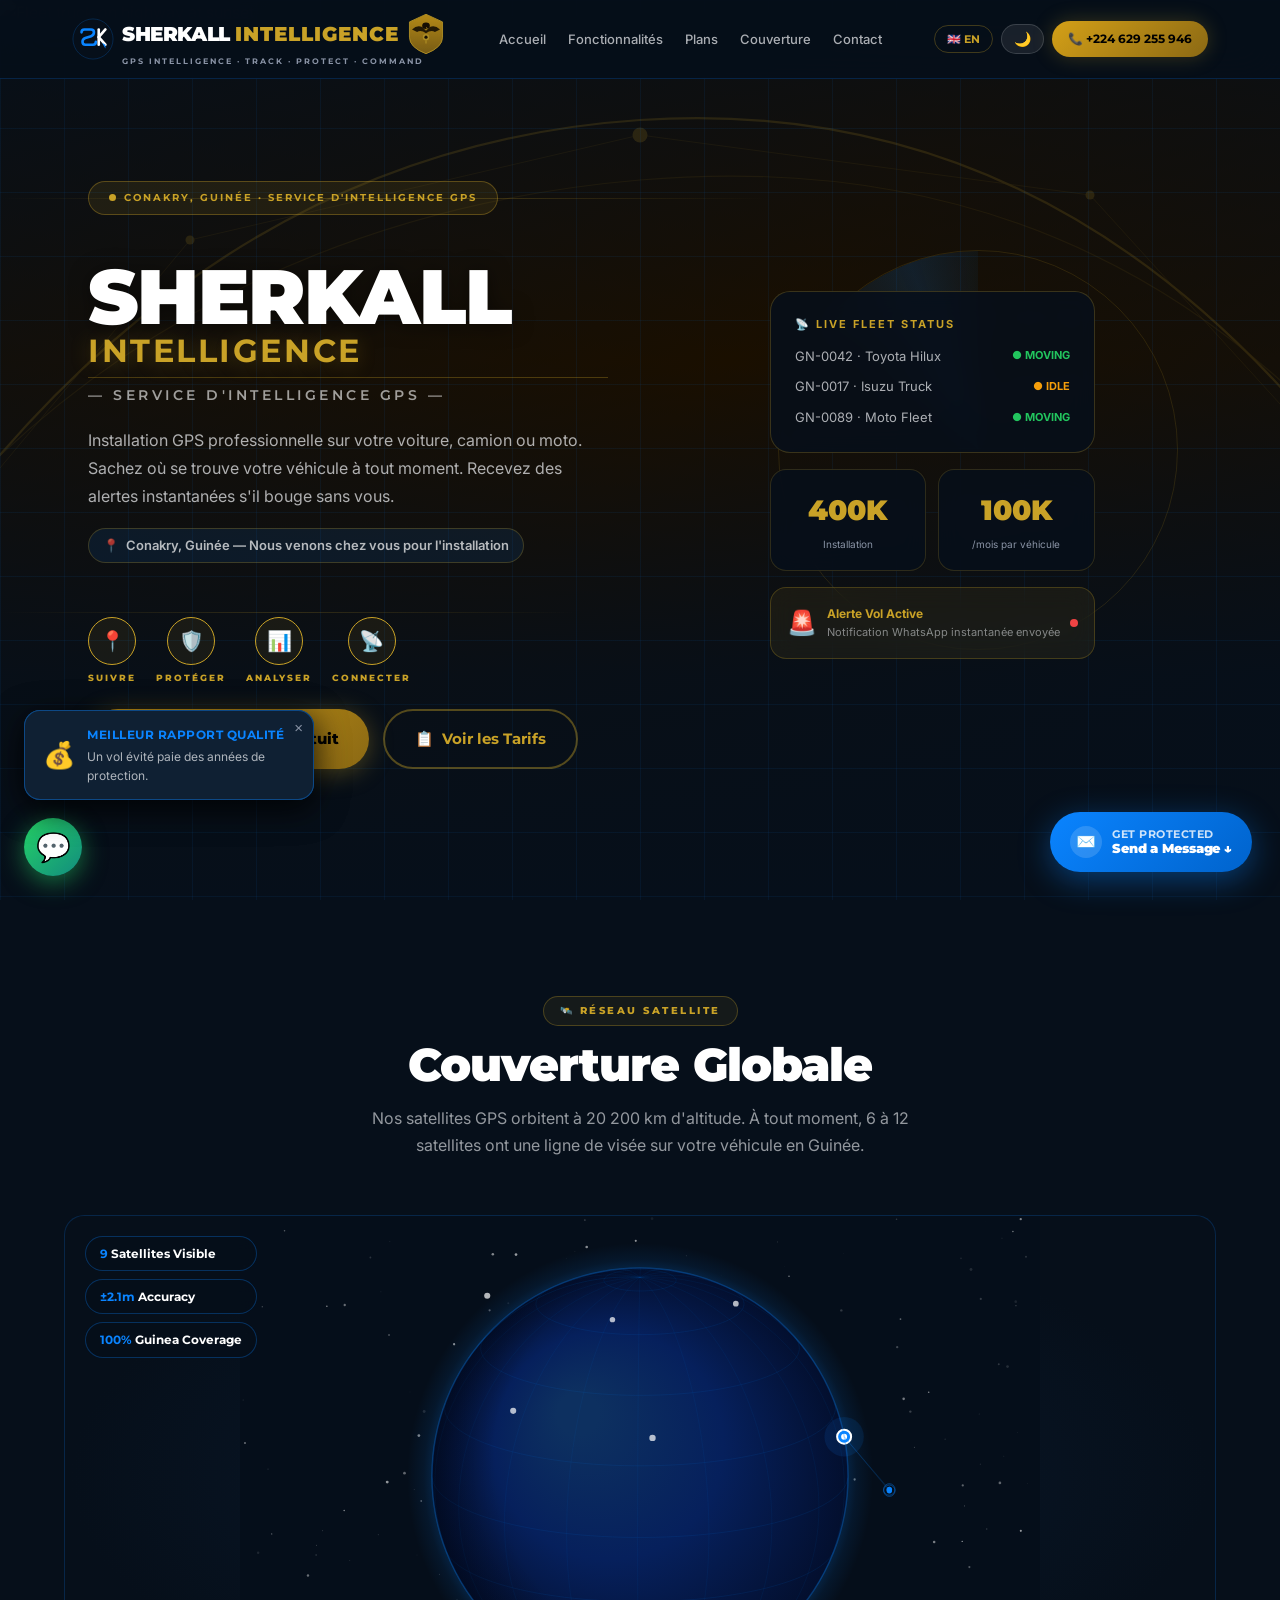
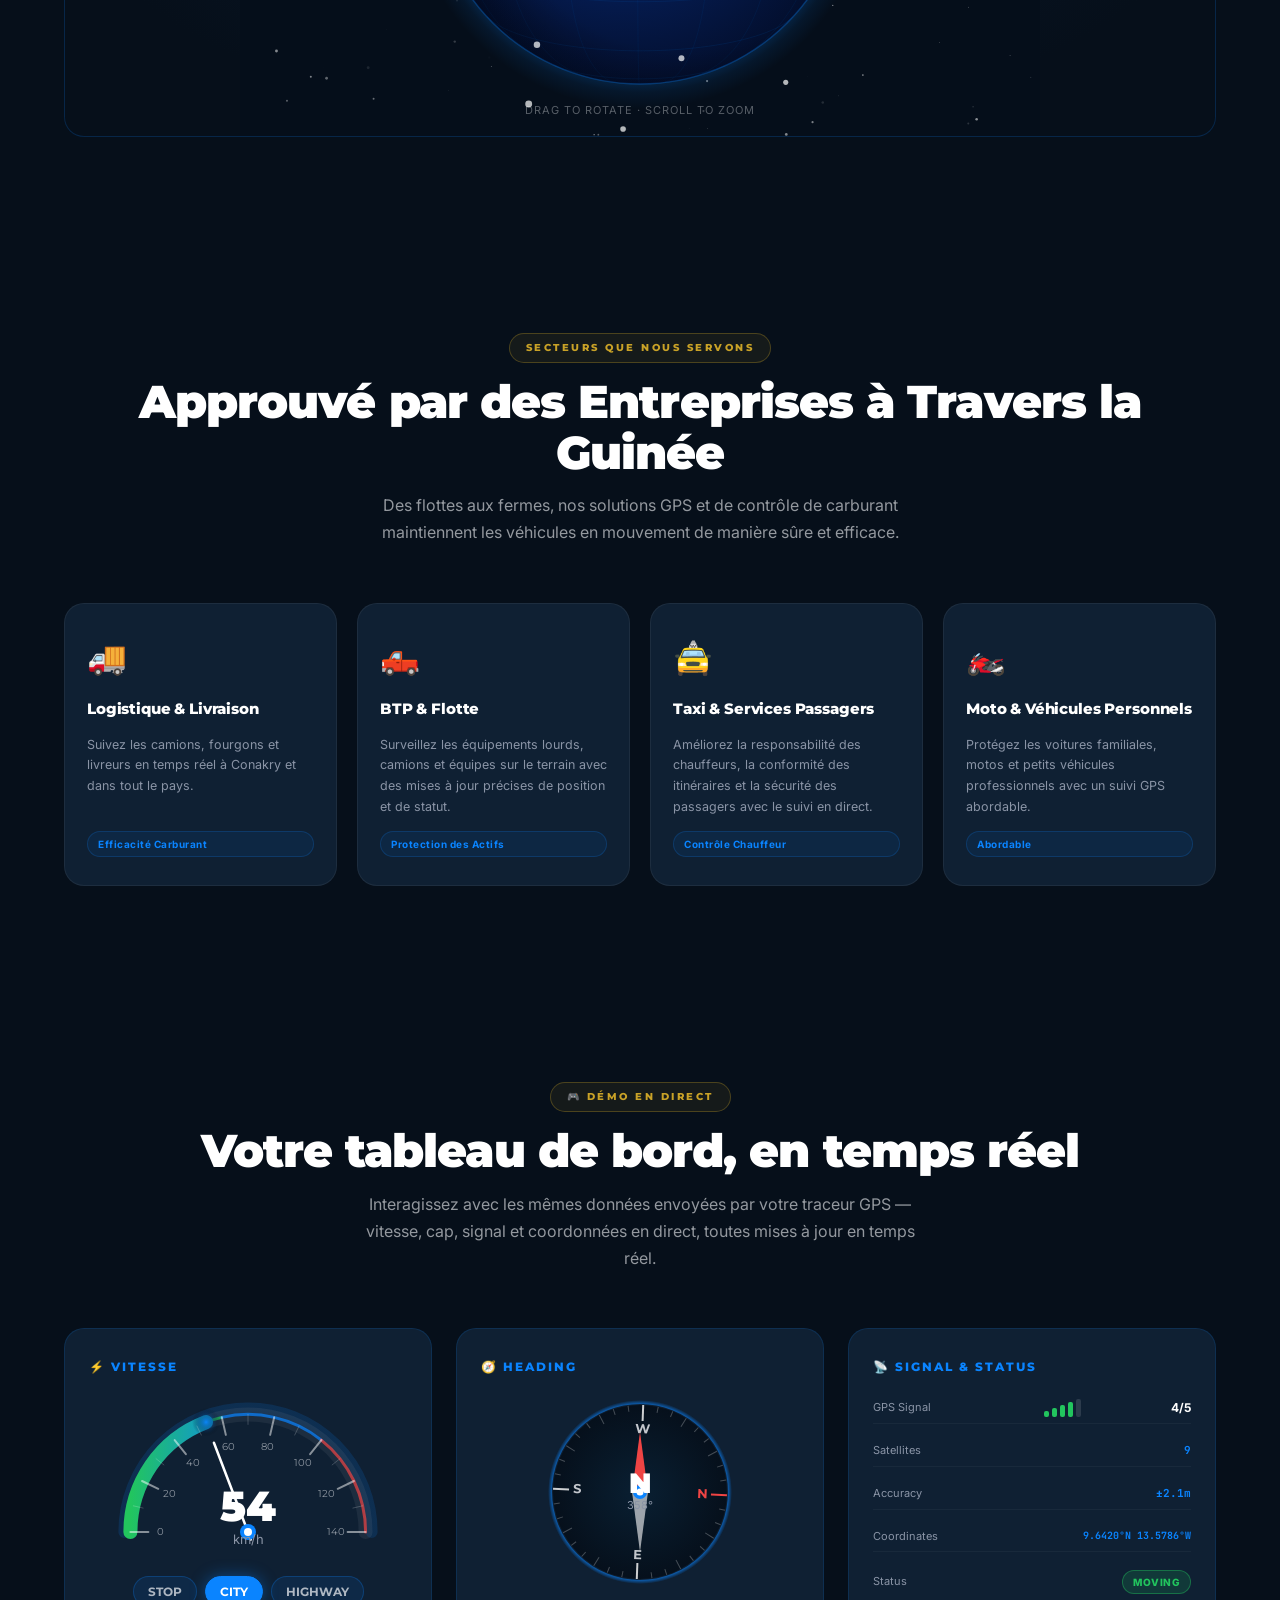
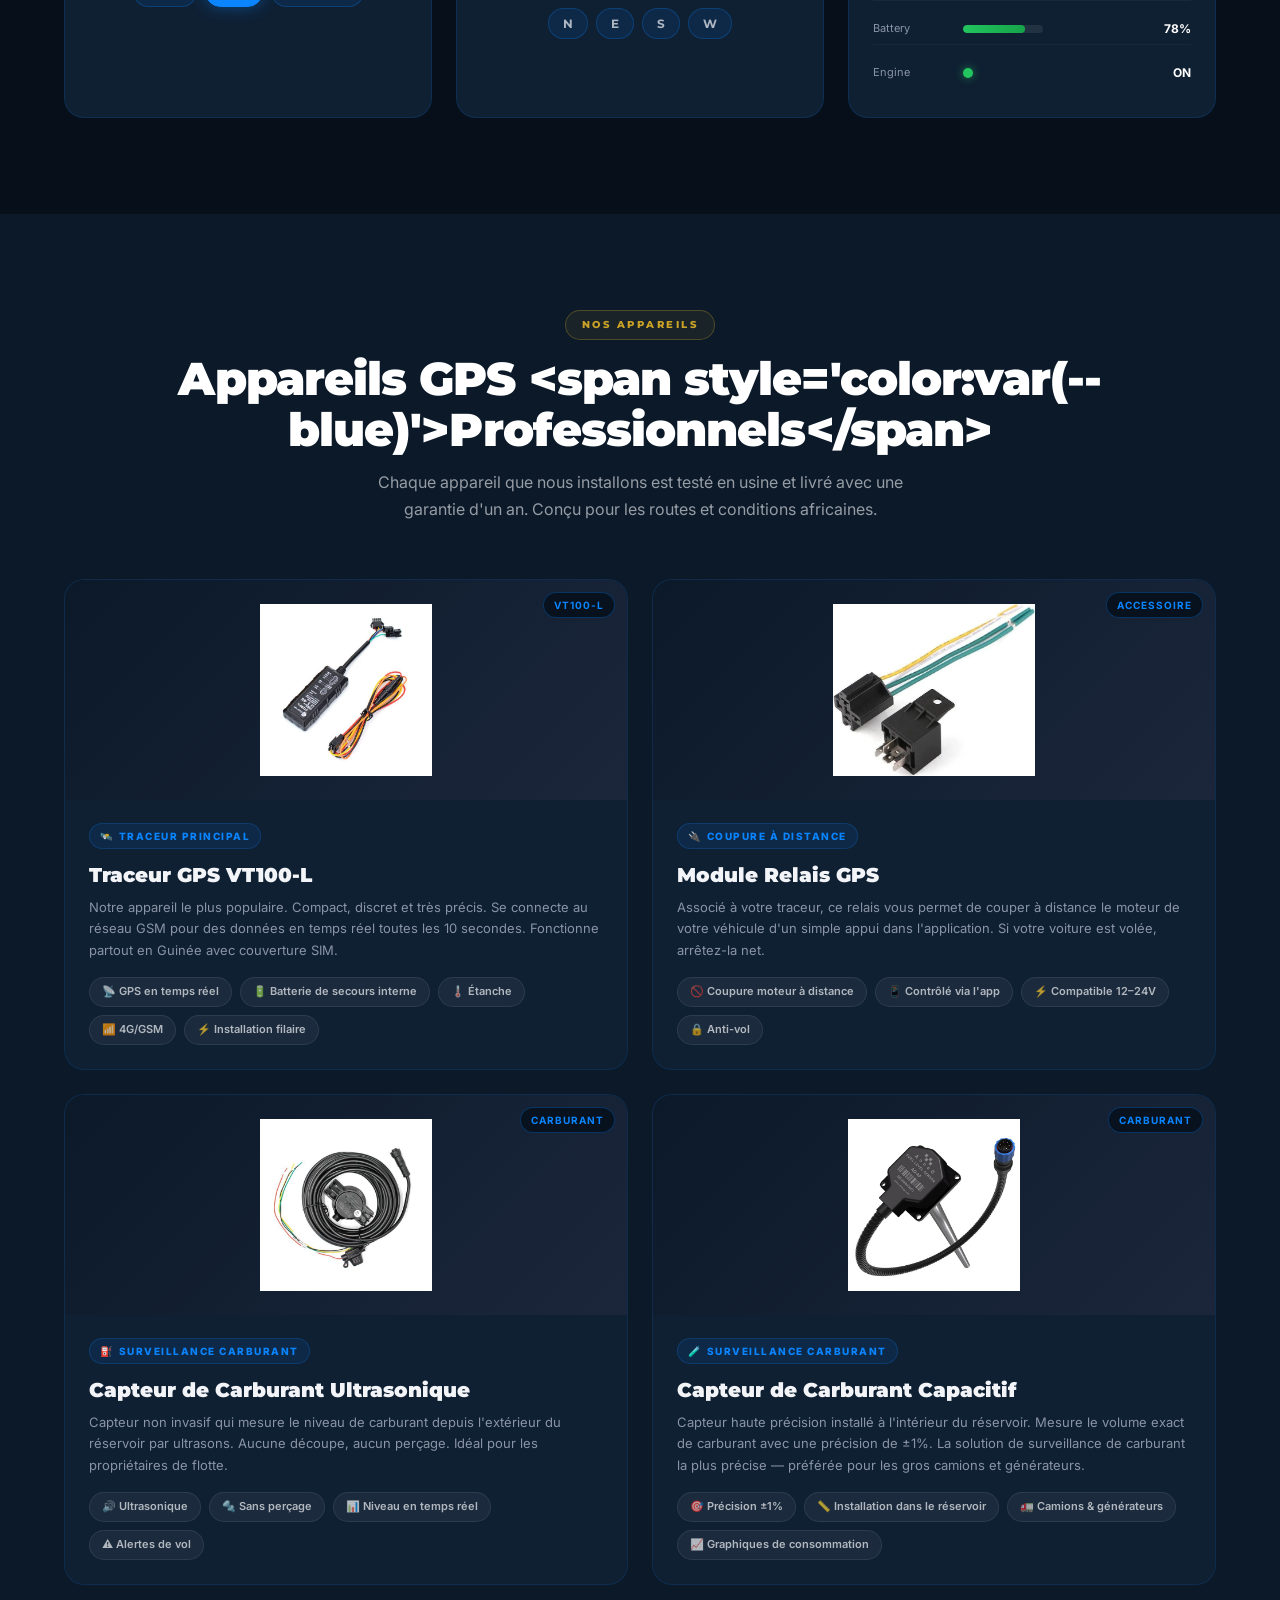
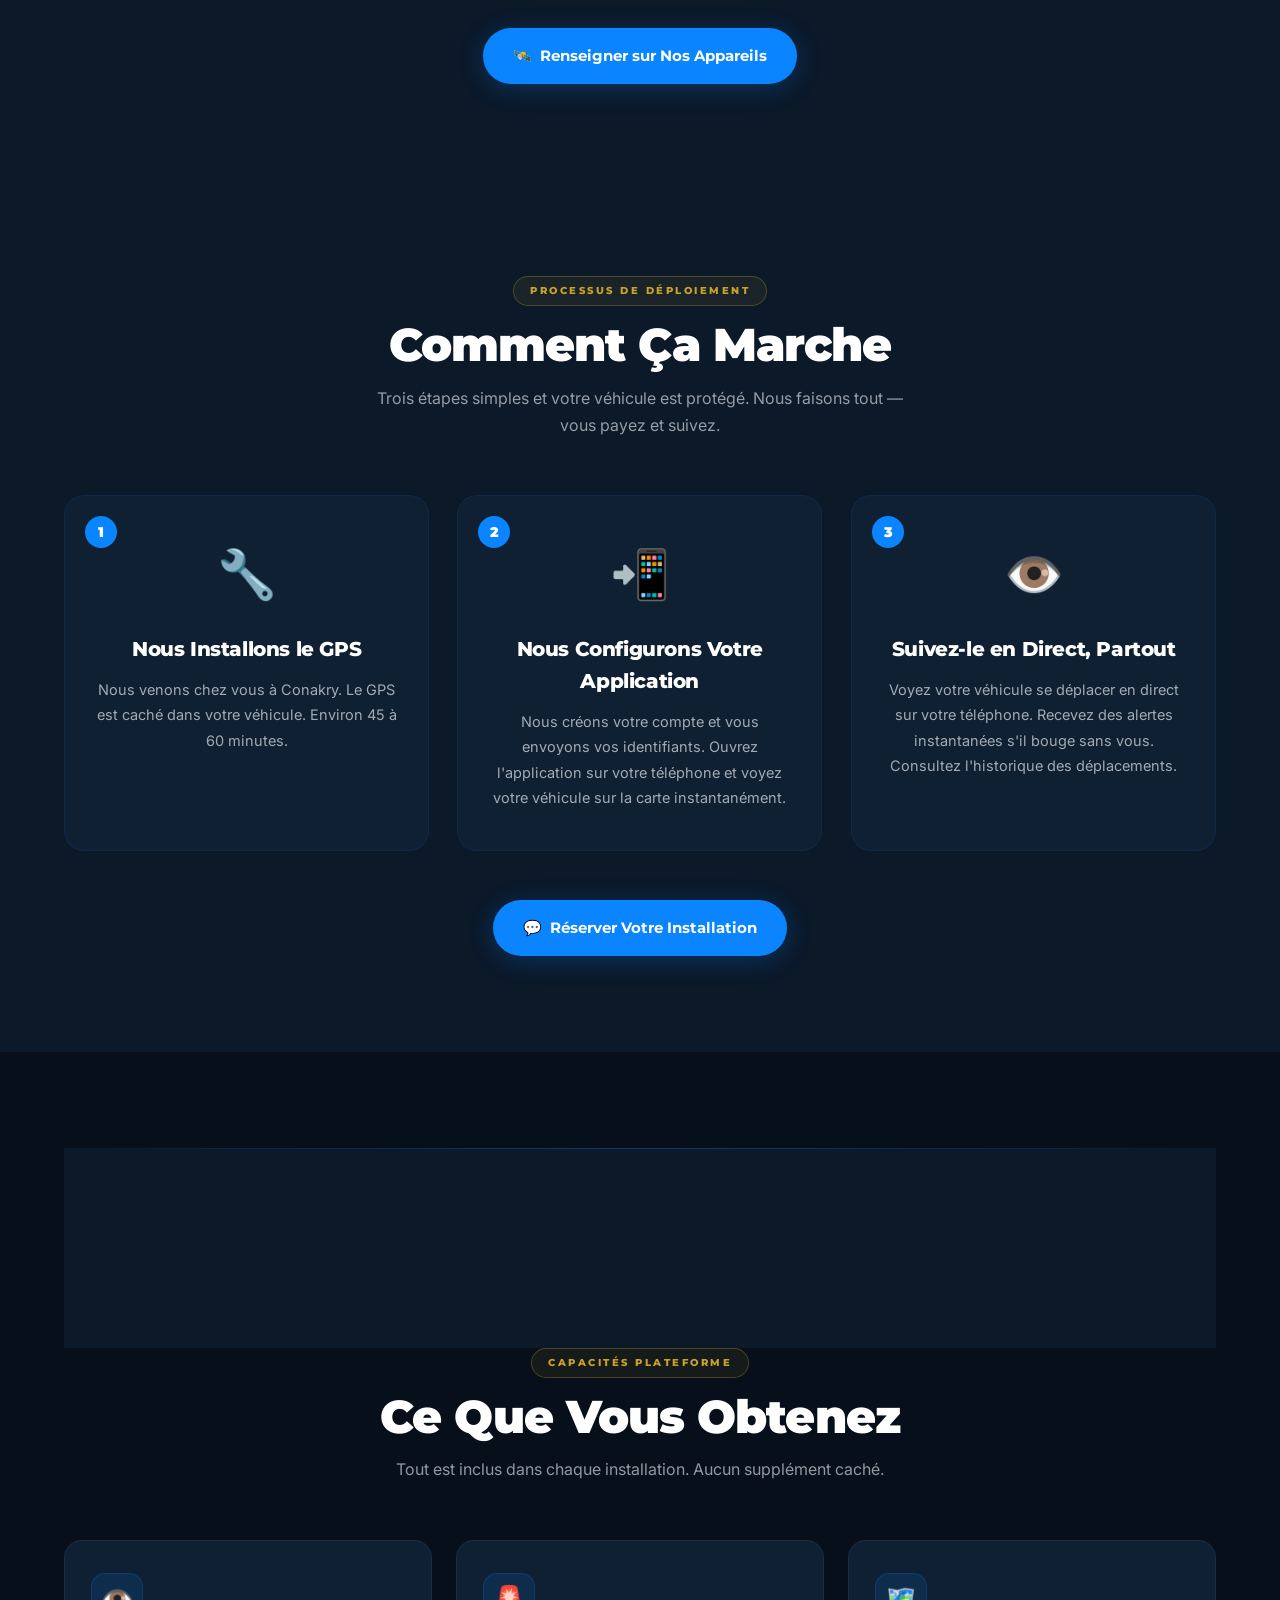
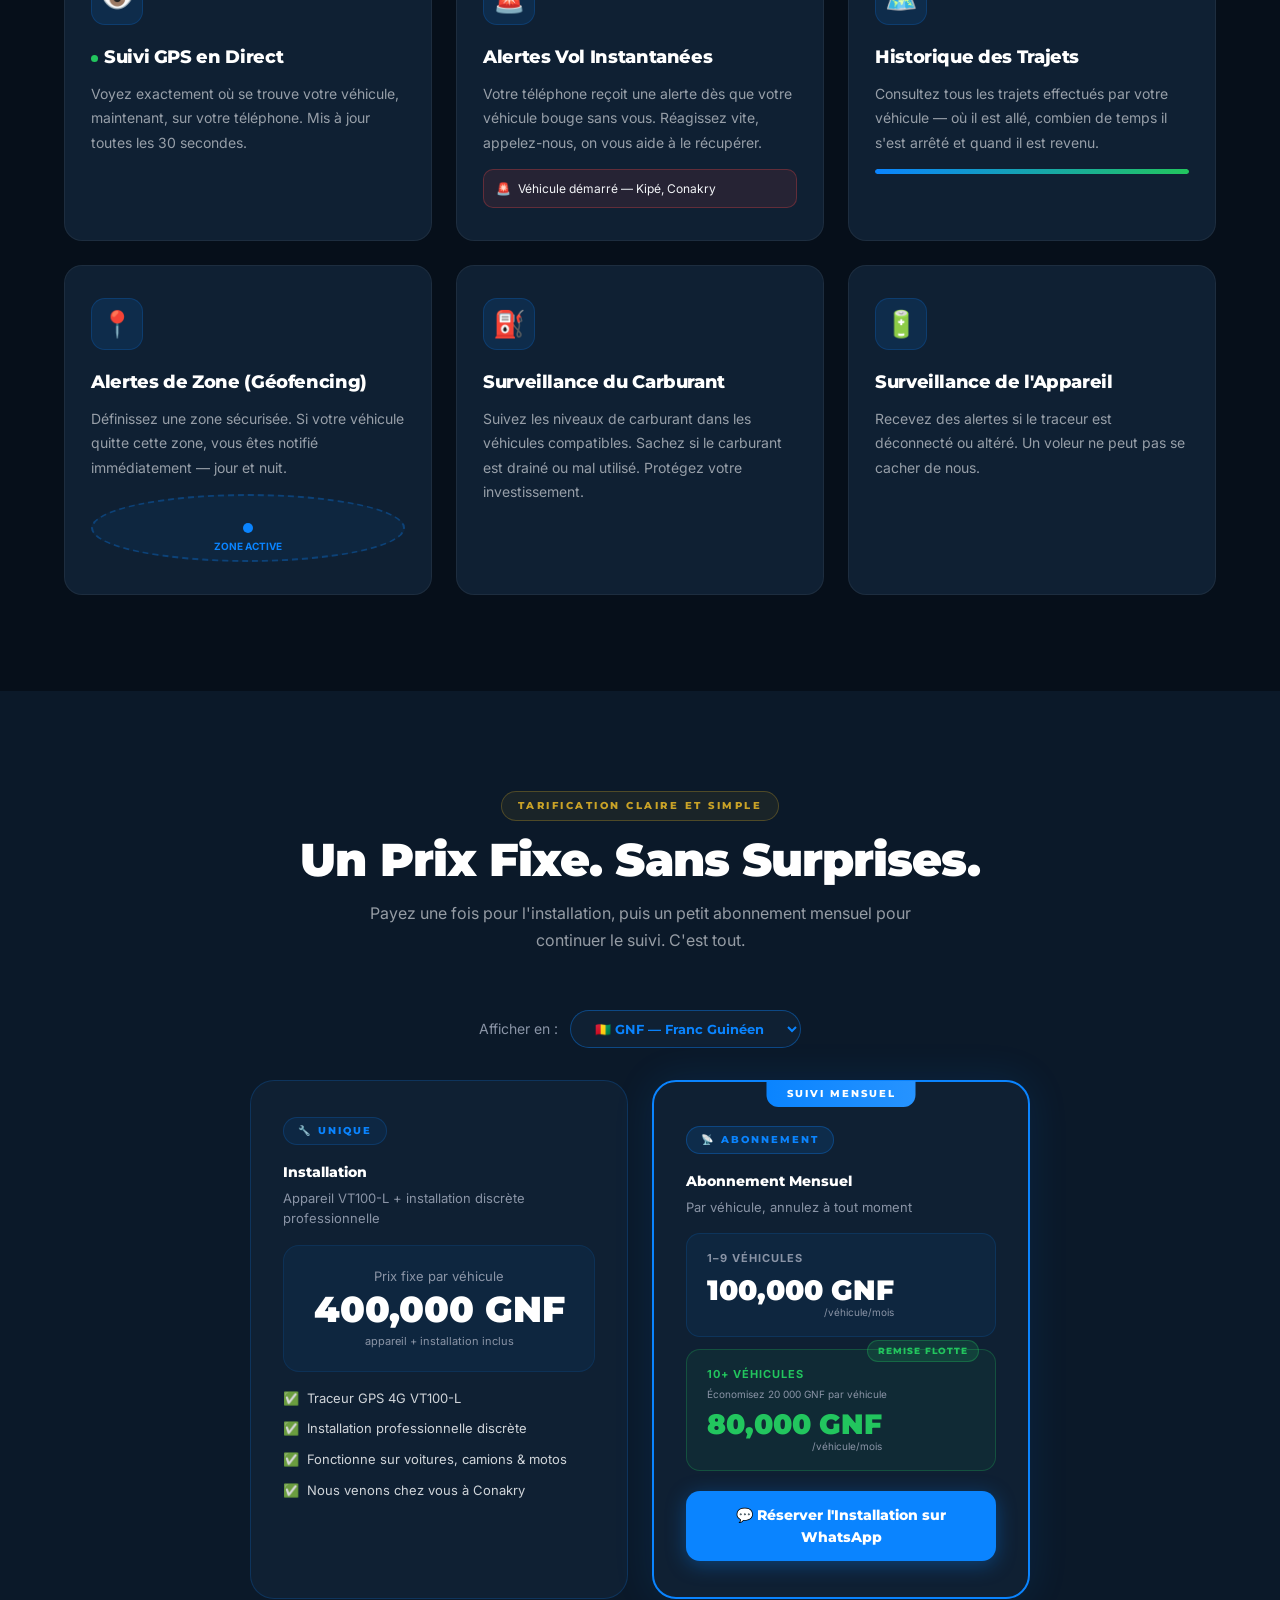
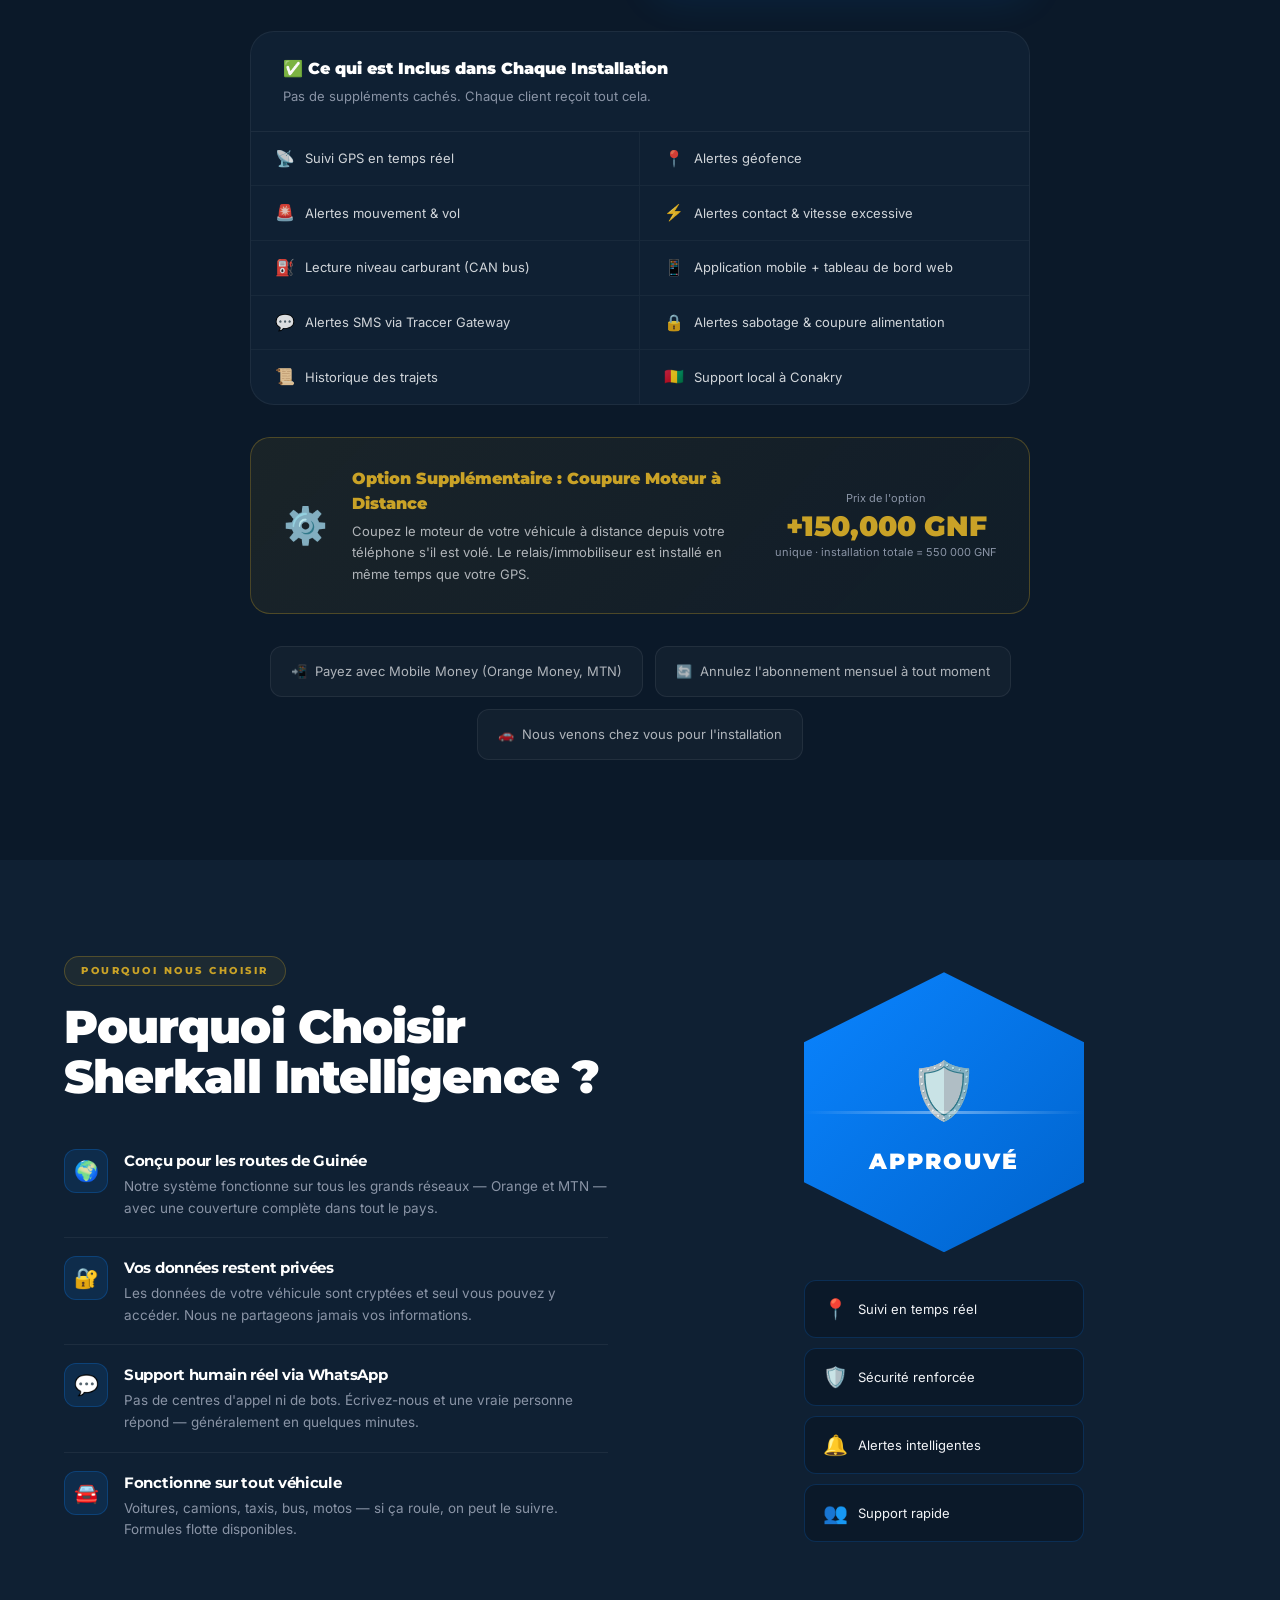
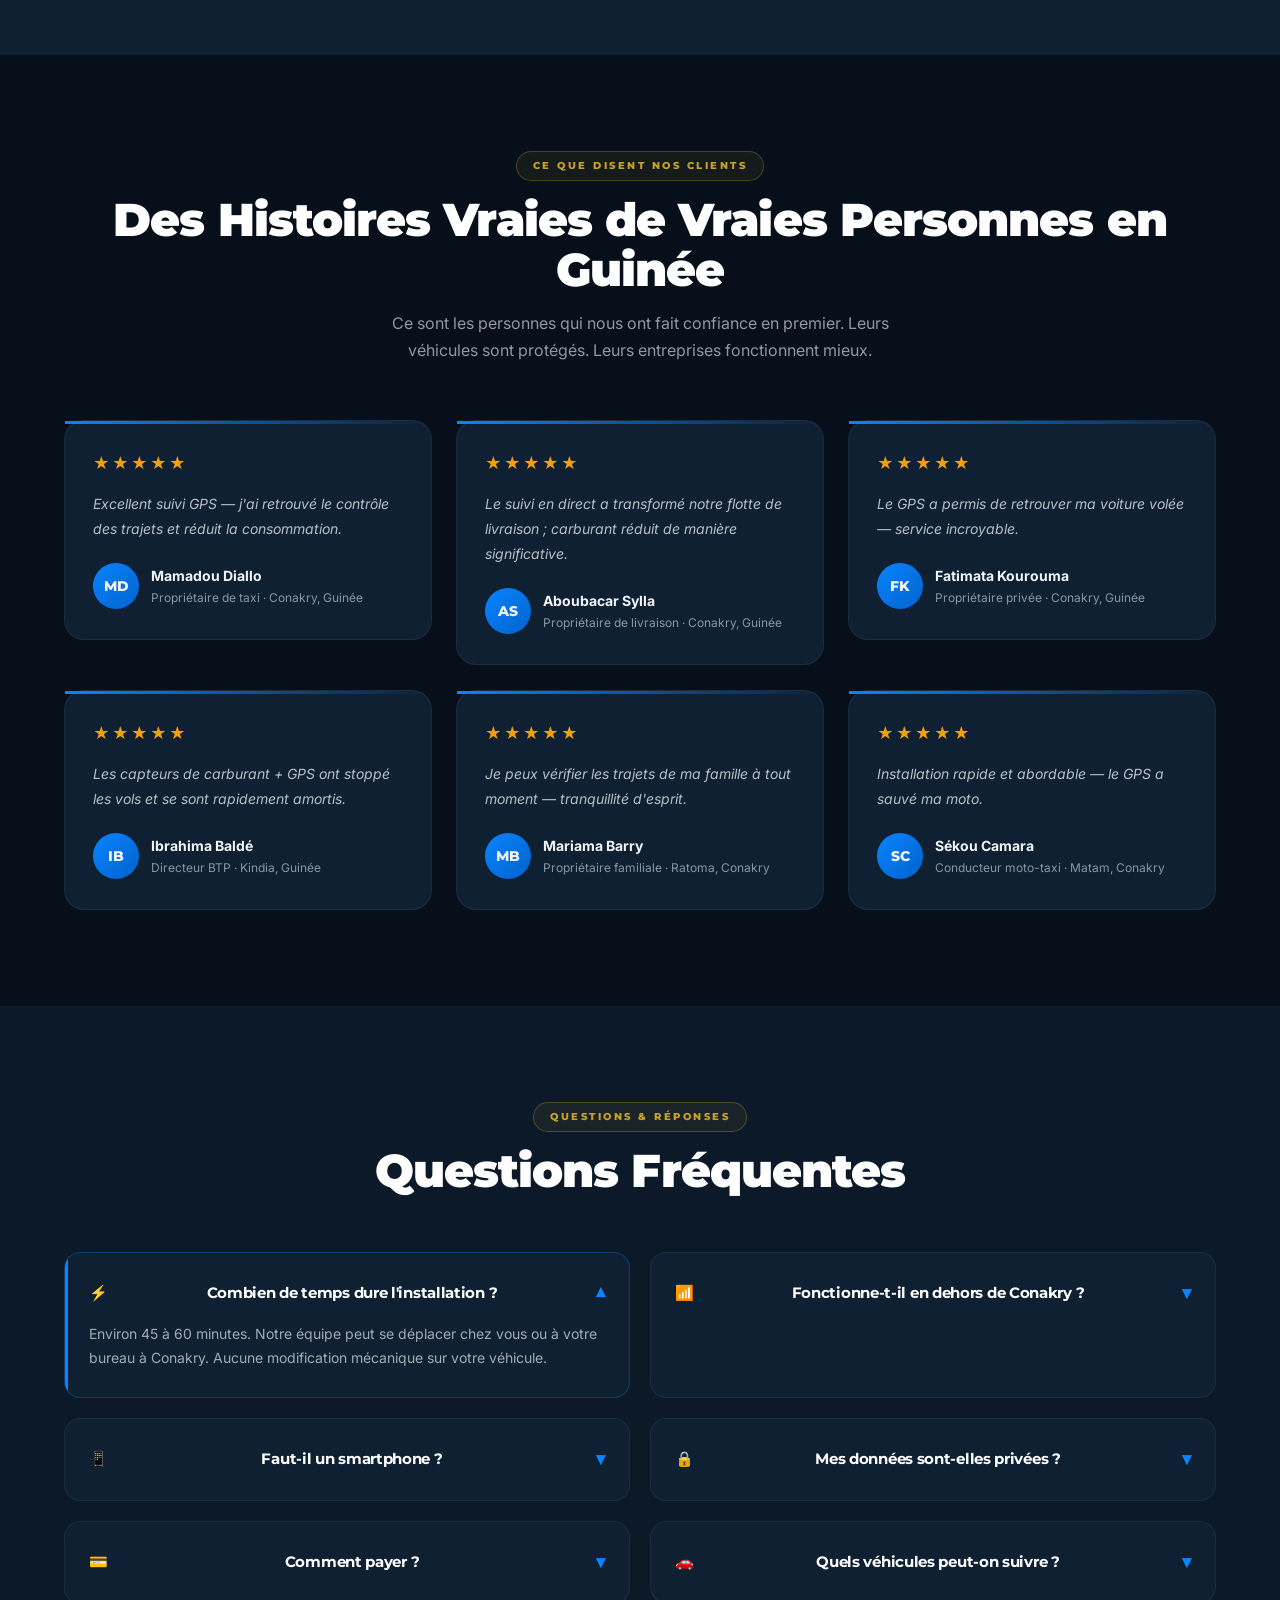
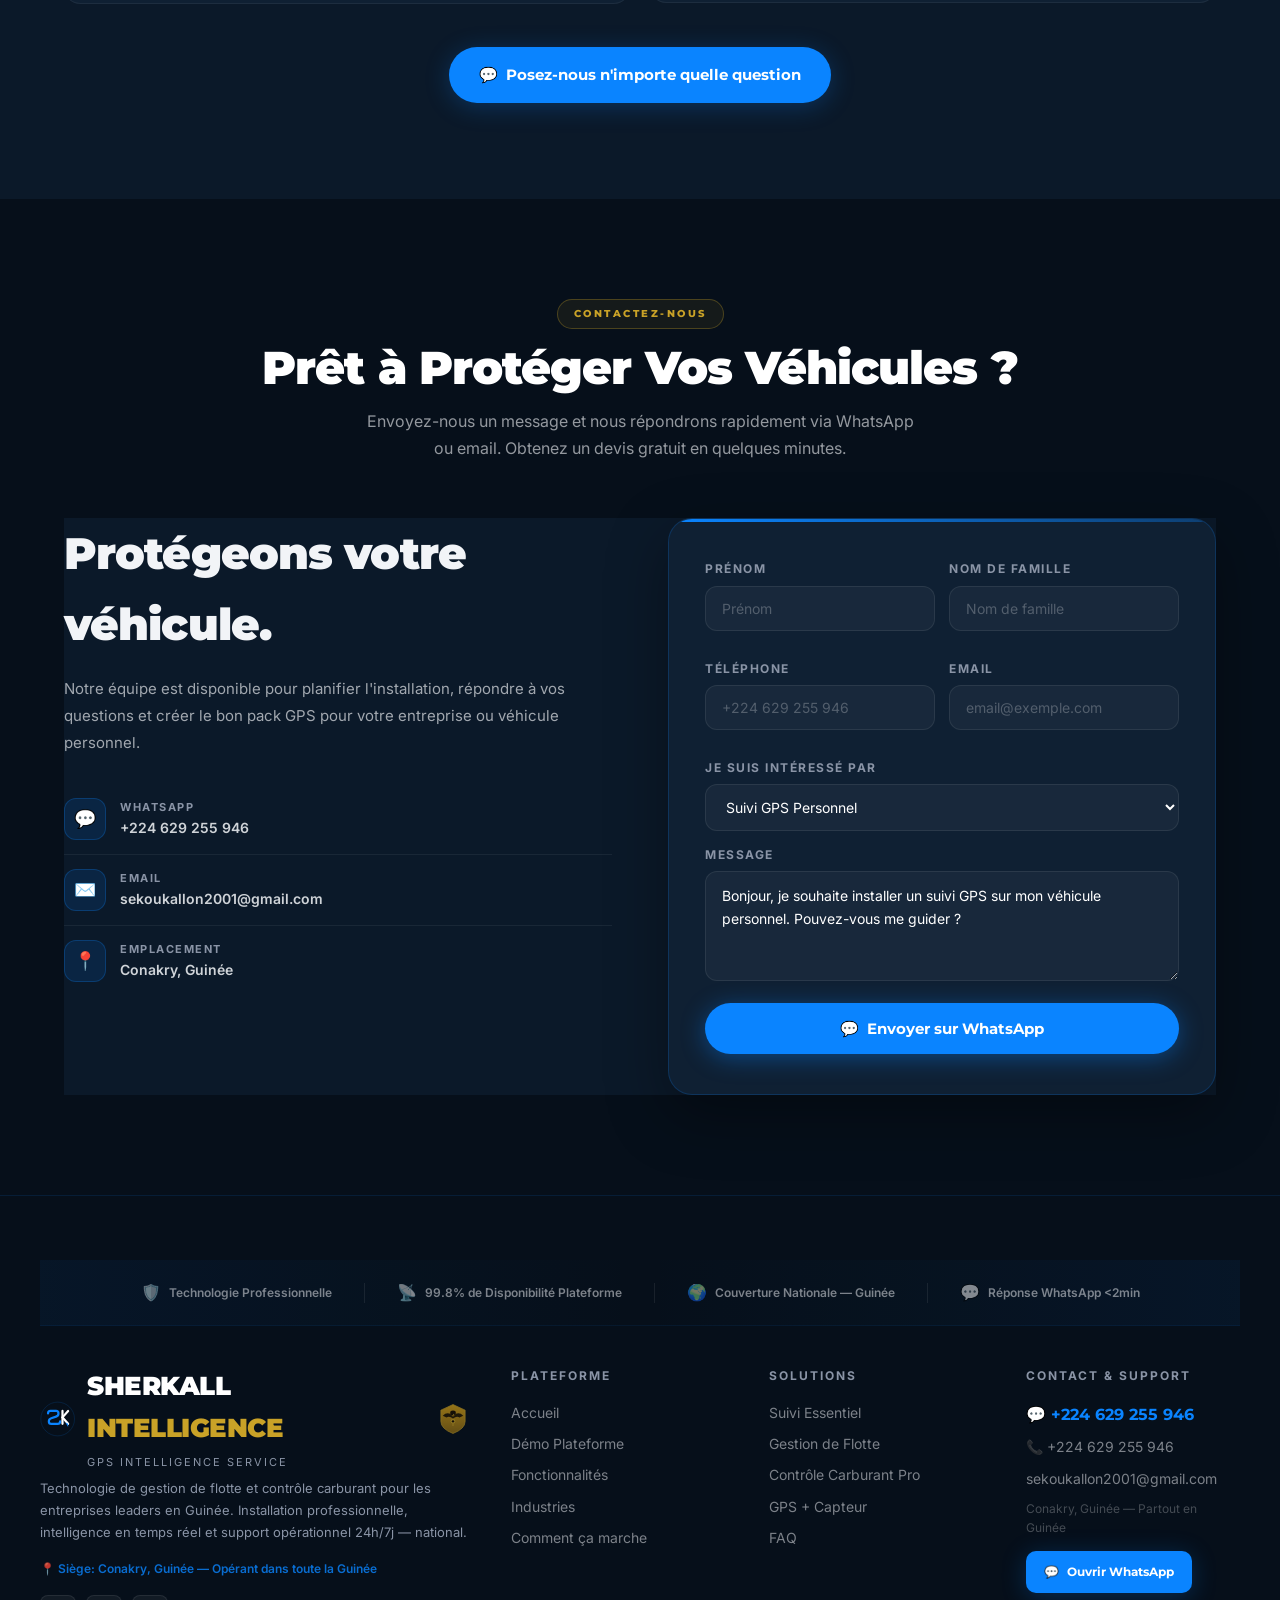
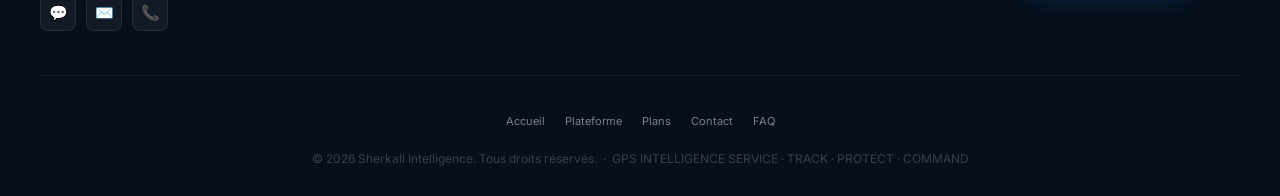
==== commit efc23a8c: "fix og image double" ====
--- a/index.html
+++ b/index.html
@@ -3,16 +3,16 @@
 <head>
     <meta charset="UTF-8">
     <meta name="viewport" content="width=device-width, initial-scale=1.0">
-    <meta name="description" content="Sherkall Intelligence — Enterprise Fleet Intelligence & Fuel Monitoring Platform. Real-time tracking, anti-theft protection, driver behavior analytics. Serving Guinea.">
-    <title>Sherkall Intelligence | GPS Fleet Intelligence & Fuel Monitoring</title>
-    <meta property="og:title" content="Sherkall Intelligence | GPS Fleet Intelligence & Fuel Monitoring">
-    <meta property="og:description" content="Monitor fleet movement, fuel consumption, and operational activity from a centralized intelligence platform. Track · Protect · Command — GPS Intelligence for Guinea's leading businesses.">
+    <meta name="description" content="Professional GPS fleet tracking & fuel monitoring in Guinea. Real-time location, anti-theft alerts, driver analytics. We install in Conakry — Track · Protect · Command.">
+    <title>Sherkall Intelligence | GPS Fleet Tracking Guinea</title>
+    <meta property="og:title" content="Sherkall Intelligence | GPS Fleet Tracking Guinea">
+    <meta property="og:description" content="Professional GPS fleet tracking & fuel monitoring in Guinea. Real-time location, anti-theft alerts, driver analytics. We install in Conakry — Track · Protect · Command.">
     <meta property="og:type" content="website">
-    <meta property="og:url" content="https://gps-tracking-service.vercel.app/">
+    <meta property="og:url" content="https://sherkallintel.vercel.app/">
     <meta name="twitter:card" content="summary_large_image">
-    <meta property="og:image" content="https://gps-tracking-service.vercel.app/og-image.png">
-    <meta name="twitter:image" content="https://gps-tracking-service.vercel.app/og-image.png">
-    <link rel="canonical" href="https://gps-tracking-service.vercel.app/">
+    <meta property="og:image" content="https://sherkallintel.vercel.app/og-image.png">
+    <meta name="twitter:image" content="https://sherkallintel.vercel.app/og-image.png">
+    <link rel="canonical" href="https://sherkallintel.vercel.app/">
 
     <!-- Non-blocking font loading -->
     <link rel="preconnect" href="https://fonts.googleapis.com">
@@ -27,8 +27,8 @@
       "@type": "LocalBusiness",
       "name": "Sherkall Intelligence",
       "alternateName": "Sherkall GPS Intelligence Service",
-      "description": "Enterprise GPS fleet intelligence and fuel monitoring platform for Guinea. Real-time tracking, anti-theft protection, driver behavior analytics, and fuel theft detection. Track · Protect · Command.",
-      "url": "https://gps-tracking-service.vercel.app/",
+      "description": "Professional GPS fleet tracking & fuel monitoring in Guinea. Real-time location, anti-theft alerts, driver analytics. We install in Conakry — Track · Protect · Command.",
+      "url": "https://sherkallintel.vercel.app/",
       "telephone": "+224629255946",
       "email": "sekoukallon2001@gmail.com",
       "address": {
@@ -817,7 +817,7 @@
            TESTIMONIALS
         ────────────────────────────────────────── */
         #testimonials { background:var(--navy-deep); }
-        .testimonials-grid { display:grid; grid-template-columns:repeat(3,1fr); gap:24px; }
+        .testimonials-grid { display:grid; grid-template-columns:repeat(3,1fr); gap:24px; align-items:start; }
         .testimonial-card {
             background:var(--navy-card);
             border:1px solid rgba(255,255,255,0.06);
@@ -835,6 +835,8 @@
             font-style:italic; line-height:1.8;
             color:rgba(242,244,247,0.75); margin-bottom:22px; font-size:14px;
             flex:1;
+            overflow:visible;
+            word-wrap:break-word;
         }
         .testimonial-author { display:flex; align-items:center; gap:12px; }
         .author-avatar {
@@ -880,7 +882,7 @@
             opacity:0; margin-top:0;
             color:rgba(242,244,247,0.65); font-size:14px; line-height:1.75;
         }
-        .faq-card.open p { max-height:200px; opacity:1; margin-top:14px; }
+        .faq-card.open p { max-height:500px; opacity:1; margin-top:14px; }
 
         /* ──────────────────────────────────────────
            CTA BAND
@@ -1164,6 +1166,9 @@
         @media (max-width: 1024px) {
             .footer-grid { grid-template-columns:1fr 1fr; }
             .features-grid { grid-template-columns:repeat(2,1fr); }
+            .testimonials-grid { grid-template-columns:repeat(2,1fr); }
+        }
+        @media (max-width: 640px) {
             .testimonials-grid { grid-template-columns:1fr; }
         }
         @media (max-width: 900px) {
@@ -1796,8 +1801,7 @@
         }
         .float-wa-label::after { content:''; position:absolute; left:100%; top:50%; transform:translateY(-50%); border:5px solid transparent; border-left-color:#1A202C; }
         .float-wa:hover .float-wa-label { opacity:1; }
-        /* Show only on mobile + tablet */
-        @media (min-width:1024px) { .float-wa { display:none; } }
+        /* Float WA visible on all sizes (desktop previously hid it) */
 
         /* ══════════════════════════════════════════
            DEVICE SHOWCASE SECTION
@@ -2796,12 +2800,13 @@
 </section>
 
 <!-- ── 3D SATELLITE GLOBE ─────────────────────────────────── -->
+<div id="coverage"></div>
 <section id="globe-section" style="background:var(--navy-deep);padding:96px 0;">
     <div class="container">
         <div class="section-head">
-            <div class="section-chip">🛰️ Satellite Network</div>
-            <h2 class="section-title">Global <span style="color:var(--blue)">Coverage</span></h2>
-            <p class="section-sub">Our GPS satellites orbit at 20,200km altitude. At any moment, 6–12 satellites have a clear line of sight to your vehicle in Guinea.</p>
+            <div class="section-chip" data-en="🛰️ Satellite Network" data-fr="🛰️ Réseau Satellite">🛰️ Satellite Network</div>
+            <h2 class="section-title" data-en="Global Coverage" data-fr="Couverture Globale">Global <span style="color:var(--blue)">Coverage</span></h2>
+            <p class="section-sub" data-en="Our GPS satellites orbit at 20,200km altitude. At any moment, 6–12 satellites have a clear line of sight to your vehicle in Guinea." data-fr="Nos satellites GPS orbitent à 20 200 km d'altitude. À tout moment, 6 à 12 satellites ont une ligne de visée sur votre véhicule en Guinée.">Our GPS satellites orbit at 20,200km altitude. At any moment, 6–12 satellites have a clear line of sight to your vehicle in Guinea.</p>
         </div>
         <div class="globe-wrap reveal">
             <canvas id="globeCanvas" role="img" aria-label="Interactive 3D satellite globe showing GPS satellite coverage over Guinea. Drag to rotate, scroll to zoom." tabindex="0"></canvas>
@@ -2816,18 +2821,56 @@
 </section>
 
 
+<!-- ── INDUSTRIES SECTION ─────────────────────────────────── -->
+<section id="industries">
+    <div class="container">
+        <div class="section-head">
+            <div class="section-chip" data-en="Industries We Serve" data-fr="Secteurs que Nous Servons">Industries We Serve</div>
+            <h2 class="section-title" data-en="Trusted by Businesses Across Guinea" data-fr="Approuvé par des Entreprises à Travers la Guinée">Trusted by Businesses Across Guinea</h2>
+            <p class="section-sub" data-en="From fleets to farms, our GPS and fuel monitoring solutions keep vehicles moving safely and efficiently." data-fr="Des flottes aux fermes, nos solutions GPS et de contrôle de carburant maintiennent les véhicules en mouvement de manière sûre et efficace.">From fleets to farms, our GPS and fuel monitoring solutions keep vehicles moving safely and efficiently.</p>
+        </div>
+        <div class="industries-grid">
+            <div class="industry-card">
+                <div class="industry-icon">🚚</div>
+                <h4 data-en="Logistics & Delivery" data-fr="Logistique & Livraison">Logistics & Delivery</h4>
+                <p data-en="Track trucks, vans, and riders in real time across Conakry and nationwide." data-fr="Suivez les camions, fourgons et livreurs en temps réel à Conakry et dans tout le pays.">Track trucks, vans, and riders in real time across Conakry and nationwide.</p>
+                <div class="industry-tag" data-en="Fuel Efficiency" data-fr="Efficacité Carburant">Fuel Efficiency</div>
+            </div>
+            <div class="industry-card">
+                <div class="industry-icon">🛻</div>
+                <h4 data-en="Construction & Fleet" data-fr="BTP & Flotte">Construction & Fleet</h4>
+                <p data-en="Monitor heavy equipment, trucks, and field teams with accurate location and status updates." data-fr="Surveillez les équipements lourds, camions et équipes sur le terrain avec des mises à jour précises de position et de statut.">Monitor heavy equipment, trucks, and field teams with accurate location and status updates.</p>
+                <div class="industry-tag" data-en="Asset Protection" data-fr="Protection des Actifs">Asset Protection</div>
+            </div>
+            <div class="industry-card">
+                <div class="industry-icon">🚖</div>
+                <h4 data-en="Taxi & Passenger Services" data-fr="Taxi & Services Passagers">Taxi & Passenger Services</h4>
+                <p data-en="Improve driver accountability, route compliance, and passenger safety with live tracking." data-fr="Améliorez la responsabilité des chauffeurs, la conformité des itinéraires et la sécurité des passagers avec le suivi en direct.">Improve driver accountability, route compliance, and passenger safety with live tracking.</p>
+                <div class="industry-tag" data-en="Driver Control" data-fr="Contrôle Chauffeur">Driver Control</div>
+            </div>
+            <div class="industry-card">
+                <div class="industry-icon">🏍️</div>
+                <h4 data-en="Motorcycle & Personal Vehicles" data-fr="Moto & Véhicules Personnels">Motorcycle & Personal Vehicles</h4>
+                <p data-en="Protect family cars, motorcycles, and small business vehicles with affordable GPS monitoring." data-fr="Protégez les voitures familiales, motos et petits véhicules professionnels avec un suivi GPS abordable.">Protect family cars, motorcycles, and small business vehicles with affordable GPS monitoring.</p>
+                <div class="industry-tag" data-en="Affordable" data-fr="Abordable">Affordable</div>
+            </div>
+        </div>
+    </div>
+</section>
+
+
 <!-- ── LIVE DASHBOARD: SPEEDOMETER + COMPASS ─────────────── -->
 <section id="live-demo" style="background:var(--navy-deep);padding:96px 0;">
     <div class="container">
         <div class="section-head">
-            <div class="section-chip">🎮 Live Demo</div>
-            <h2 class="section-title">Your Dashboard, <span style="color:var(--blue)">In Real Time</span></h2>
-            <p class="section-sub">Interact with the same data your GPS tracker sends — speed, heading, signal strength, and live coordinates, all updating in real time.</p>
+            <div class="section-chip" data-en="🎮 Live Demo" data-fr="🎮 Démo en direct">🎮 Live Demo</div>
+            <h2 class="section-title" data-en="Your Dashboard, In Real Time" data-fr="Votre tableau de bord, en temps réel">Your Dashboard, <span style="color:var(--blue)">In Real Time</span></h2>
+            <p class="section-sub" data-en="Interact with the same data your GPS tracker sends — speed, heading, signal strength, and live coordinates, all updating in real time." data-fr="Interagissez avec les mêmes données envoyées par votre traceur GPS — vitesse, cap, signal et coordonnées en direct, toutes mises à jour en temps réel.">Interact with the same data your GPS tracker sends — speed, heading, signal strength, and live coordinates, all updating in real time.</p>
         </div>
         <div class="dashboard-demo-grid">
             <!-- Speedometer -->
             <div class="dash-card reveal">
-                <div class="dash-card-label">⚡ Speed</div>
+                <div class="dash-card-label"><span data-en="⚡ Speed" data-fr="⚡ Vitesse">⚡ Speed</span></div>
                 <div class="speedo-wrap">
                     <canvas id="speedoCanvas" width="280" height="160" role="img" aria-label="Live speedometer display showing current vehicle speed"></canvas>
                     <div class="speedo-readout">
@@ -2836,9 +2879,9 @@
                     </div>
                 </div>
                 <div class="dash-controls">
-                    <button class="dash-btn" onclick="setDemoSpeed(0)">STOP</button>
-                    <button class="dash-btn active" onclick="setDemoSpeed(60)">CITY</button>
-                    <button class="dash-btn" onclick="setDemoSpeed(110)">HIGHWAY</button>
+                    <button class="dash-btn" onclick="setDemoSpeed(event,0)">STOP</button>
+                    <button class="dash-btn active" onclick="setDemoSpeed(event,60)">CITY</button>
+                    <button class="dash-btn" onclick="setDemoSpeed(event,110)">HIGHWAY</button>
                 </div>
             </div>
 
@@ -3041,6 +3084,7 @@
 <!-- ── FEATURES ─────────────────────────────────────────── -->
 <section id="features">
     <div class="container">
+        <div id="platform"></div>
         <div class="section-head">
             <div class="section-chip" data-en="Platform Capabilities" data-fr="Capacités Plateforme">Platform Capabilities</div>
             <h2 class="section-title" data-en="What You Get" data-fr="Ce Que Vous Obtenez">What You Get</h2>
@@ -3328,11 +3372,7 @@
             <!-- Testimonial 1 -->
             <div class="testimonial-card reveal">
                 <div class="stars">★★★★★</div>
-                <p class="testimonial-text"
-                   data-en='"Before Sherkall Intelligence, I had no idea what my taxi driver was doing with my car all day. He was taking passengers on routes I never authorized, burning extra fuel and putting mileage on the vehicle I was paying for. After the installation, I opened the app the very first day and saw him 15 kilometers from where he was supposed to be. I called him immediately. Since then, the routes have been correct, fuel costs dropped, and he knows I can check at any time. This is not just GPS — it is control over my own business."'
-                   data-fr='"Avant Sherkall Intelligence, je n'avais aucune idée de ce que mon chauffeur de taxi faisait avec ma voiture toute la journée. Il prenait des passagers sur des routes que je n'avais jamais autorisées, brûlait du carburant supplémentaire et ajoutait des kilomètres au véhicule que je payais. Après l'installation, j'ai ouvert l'application le premier jour même et je l'ai vu à 15 kilomètres de l'endroit où il était censé être. Je l'ai appelé immédiatement. Depuis, les itinéraires sont corrects, les coûts de carburant ont baissé, et il sait que je peux vérifier à tout moment. Ce n'est pas juste un GPS — c'est le contrôle de ma propre affaire."'>
-                    "Before Sherkall Intelligence, I had no idea what my taxi driver was doing with my car all day. He was taking passengers on routes I never authorized, burning extra fuel and putting mileage on the vehicle I was paying for. After the installation, I opened the app the very first day and saw him 15 kilometers from where he was supposed to be. I called him immediately. Since then, the routes have been correct, fuel costs dropped, and he knows I can check at any time. This is not just GPS — it is control over my own business."
-                </p>
+                <p class="testimonial-text" data-en="Great GPS tracking — I regained control of routes and cut fuel costs." data-fr="Excellent suivi GPS — j'ai retrouvé le contrôle des trajets et réduit la consommation.">Great GPS tracking — I regained control of routes and cut fuel costs.</p>
                 <div class="testimonial-author">
                     <div class="author-avatar">MD</div>
                     <div>
@@ -3345,11 +3385,7 @@
             <!-- Testimonial 2 -->
             <div class="testimonial-card reveal reveal-delay-1">
                 <div class="stars">★★★★★</div>
-                <p class="testimonial-text"
-                   data-en='"We run a delivery business with six vehicles across Conakry. Before, we had no visibility — drivers would say they were stuck in traffic but we never knew if that was true. After Sherkall Intelligence installed GPS on all six vehicles, everything changed. We can see every vehicle live, replay any route from any day, and we caught one driver who was using the company van for personal trips on weekends. We confronted him with the route history on the app — he could not deny it. Our fuel bill dropped by almost 30 percent in the first month. Worth every franc."'
-                   data-fr='"Nous gérons une entreprise de livraison avec six véhicules à Conakry. Avant, nous n'avions aucune visibilité — les chauffeurs disaient qu'ils étaient coincés dans les embouteillages mais nous ne savions jamais si c'était vrai. Après que Sherkall Intelligence a installé le GPS sur les six véhicules, tout a changé. Nous pouvons voir chaque véhicule en direct, rejouer n'importe quel itinéraire de n'importe quel jour, et nous avons surpris un chauffeur qui utilisait le fourgon de l'entreprise pour des trajets personnels le week-end. Nous l'avons confronté avec l'historique des itinéraires sur l'application — il ne pouvait pas le nier. Notre facture de carburant a baissé de près de 30 % le premier mois. Ça vaut chaque franc."'>
-                    "We run a delivery business with six vehicles across Conakry. Before, we had no visibility — drivers would say they were stuck in traffic but we never knew if that was true. After Sherkall Intelligence installed GPS on all six vehicles, everything changed. We can see every vehicle live, replay any route from any day, and we caught one driver who was using the company van for personal trips on weekends. We confronted him with the route history on the app — he could not deny it. Our fuel bill dropped by almost 30 percent in the first month. Worth every franc."
-                </p>
+                <p class="testimonial-text" data-en="Live tracking transformed our delivery fleet; fuel costs fell significantly." data-fr="Le suivi en direct a transformé notre flotte de livraison ; carburant réduit de manière significative.">Live tracking transformed our delivery fleet; fuel costs fell significantly.</p>
                 <div class="testimonial-author">
                     <div class="author-avatar">AS</div>
                     <div>
@@ -3362,11 +3398,7 @@
             <!-- Testimonial 3 -->
             <div class="testimonial-card reveal reveal-delay-2">
                 <div class="stars">★★★★★</div>
-                <p class="testimonial-text"
-                   data-en='"My car was stolen from outside my house at night. I was devastated — it was a Toyota Hilux, not easy to replace. My neighbor told me about Sherkall Intelligence and I remembered I had installed the GPS two months earlier. I opened the app shaking, not even sure it would work. The car appeared on the map immediately. It was moving toward Coyah. I called the police, gave them the live location from my phone, and they intercepted the vehicle on the road. I had my car back before sunrise. Without that GPS, I would have lost everything. I have already told fifteen people about this service."'
-                   data-fr='"Ma voiture a été volée devant ma maison la nuit. J'étais dévasté — c'était un Toyota Hilux, pas facile à remplacer. Mon voisin m'a parlé de Sherkall Intelligence et je me suis souvenu que j'avais installé le GPS deux mois plus tôt. J'ai ouvert l'application en tremblant, pas même sûr que ça fonctionnerait. La voiture est apparue sur la carte immédiatement. Elle se dirigeait vers Coyah. J'ai appelé la police, leur ai donné la position en direct depuis mon téléphone, et ils ont intercepté le véhicule sur la route. J'ai récupéré ma voiture avant le lever du soleil. Sans ce GPS, j'aurais tout perdu. J'ai déjà parlé de ce service à quinze personnes."'>
-                    "My car was stolen from outside my house at night. I was devastated — it was a Toyota Hilux, not easy to replace. My neighbor told me about Sherkall Intelligence and I remembered I had installed the GPS two months earlier. I opened the app shaking, not even sure it would work. The car appeared on the map immediately. It was moving toward Coyah. I called the police, gave them the live location from my phone, and they intercepted the vehicle on the road. I had my car back before sunrise. Without that GPS, I would have lost everything. I have already told fifteen people about this service."
-                </p>
+                <p class="testimonial-text" data-en="GPS helped recover my stolen car — incredible service." data-fr="Le GPS a permis de retrouver ma voiture volée — service incroyable.">GPS helped recover my stolen car — incredible service.</p>
                 <div class="testimonial-author">
                     <div class="author-avatar">FK</div>
                     <div>
@@ -3379,11 +3411,7 @@
             <!-- Testimonial 4 -->
             <div class="testimonial-card reveal">
                 <div class="stars">★★★★★</div>
-                <p class="testimonial-text"
-                   data-en='"I manage a construction company with heavy equipment and vehicles spread across three sites in Guinea. The problem was always the same — vehicles would disappear for hours and we could never account for where they were or what they were doing. Fuel was going missing from the tanks constantly. After Sherkall Intelligence installed GPS with fuel sensors on our trucks, we identified the problem within one week. Two vehicles were being driven to unauthorized locations during lunch breaks, and fuel was being siphoned at one of the sites. We addressed both issues immediately. The system paid for itself in the first month from fuel savings alone."'
-                   data-fr='"Je gère une entreprise de construction avec des équipements lourds et des véhicules répartis sur trois chantiers en Guinée. Le problème était toujours le même — les véhicules disparaissaient pendant des heures et nous ne pouvions jamais savoir où ils étaient ni ce qu'ils faisaient. Le carburant disparaissait constamment des réservoirs. Après que Sherkall Intelligence a installé le GPS avec des capteurs de carburant sur nos camions, nous avons identifié le problème en une semaine. Deux véhicules étaient conduits vers des endroits non autorisés pendant les pauses déjeuner, et du carburant était siphonné sur l'un des chantiers. Nous avons résolu les deux problèmes immédiatement. Le système s'est remboursé le premier mois rien qu'avec les économies de carburant."'>
-                    "I manage a construction company with heavy equipment and vehicles spread across three sites in Guinea. The problem was always the same — vehicles would disappear for hours and we could never account for where they were or what they were doing. Fuel was going missing from the tanks constantly. After Sherkall Intelligence installed GPS with fuel sensors on our trucks, we identified the problem within one week. Two vehicles were being driven to unauthorized locations during lunch breaks, and fuel was being siphoned at one of the sites. We addressed both issues immediately. The system paid for itself in the first month from fuel savings alone."
-                </p>
+                <p class="testimonial-text" data-en="Fuel sensors + GPS stopped thefts and paid for themselves quickly." data-fr="Les capteurs de carburant + GPS ont stoppé les vols et se sont rapidement amortis.">Fuel sensors + GPS stopped thefts and paid for themselves quickly.</p>
                 <div class="testimonial-author">
                     <div class="author-avatar">IB</div>
                     <div>
@@ -3396,11 +3424,7 @@
             <!-- Testimonial 5 -->
             <div class="testimonial-card reveal reveal-delay-1">
                 <div class="stars">★★★★★</div>
-                <p class="testimonial-text"
-                   data-en='"As a mother, knowing where my children are is everything. My son drives to university every day and I used to worry constantly — the roads in Conakry are not always safe. After installing Sherkall Intelligence on the family car, I can check the app at any moment. I know when he leaves, which route he takes, when he arrives, and when he starts driving back home. When he was late one evening, I checked the app instead of panicking and saw the car was parked at a friend's house in Ratoma — I called him and everything was fine. This GPS is not just for business. It is for peace of mind as a parent."'
-                   data-fr='"En tant que mère, savoir où sont mes enfants est primordial. Mon fils conduit à l'université chaque jour et je m'inquiétais constamment — les routes à Conakry ne sont pas toujours sûres. Après avoir installé Sherkall Intelligence sur la voiture familiale, je peux vérifier l'application à tout moment. Je sais quand il part, quel itinéraire il prend, quand il arrive, et quand il reprend la route pour rentrer. Un soir où il était en retard, j'ai vérifié l'application au lieu de paniquer et j'ai vu que la voiture était garée chez un ami à Ratoma — je l'ai appelé et tout allait bien. Ce GPS n'est pas seulement pour les affaires. C'est pour la tranquillité d'esprit d'une mère."'>
-                    "As a mother, knowing where my children are is everything. My son drives to university every day and I used to worry constantly — the roads in Conakry are not always safe. After installing Sherkall Intelligence on the family car, I can check the app at any moment. I know when he leaves, which route he takes, when he arrives, and when he starts driving back home. When he was late one evening, I checked the app instead of panicking and saw the car was parked at a friend's house in Ratoma — I called him and everything was fine. This GPS is not just for business. It is for peace of mind as a parent."
-                </p>
+                <p class="testimonial-text" data-en="I can check my family's trips anytime — peace of mind." data-fr="Je peux vérifier les trajets de ma famille à tout moment — tranquillité d'esprit.">I can check my family's trips anytime — peace of mind.</p>
                 <div class="testimonial-author">
                     <div class="author-avatar">MB</div>
                     <div>
@@ -3413,11 +3437,7 @@
             <!-- Testimonial 6 -->
             <div class="testimonial-card reveal reveal-delay-2">
                 <div class="stars">★★★★★</div>
-                <p class="testimonial-text"
-                   data-en='"I drive a moto-taxi and was skeptical at first — I thought GPS was only for big companies with many vehicles. But a colleague convinced me to try it after his motorcycle was stolen. The installation was quick, they came to me, and the monthly cost is manageable. Three weeks after installation, someone tried to steal my motorcycle at night. The movement alert woke me up on my phone. I saw on the map it was being moved two streets away. I ran out immediately and found it. The thief had not gone far yet. I recovered it myself. Tell every moto-taxi driver in Conakry — this is not optional anymore."'
-                   data-fr='"Je conduis un moto-taxi et j'étais sceptique au début — je pensais que le GPS était réservé aux grandes entreprises avec beaucoup de véhicules. Mais un collègue m'a convaincu d'essayer après que sa moto a été volée. L'installation a été rapide, ils sont venus chez moi, et le coût mensuel est abordable. Trois semaines après l'installation, quelqu'un a essayé de voler ma moto la nuit. L'alerte de mouvement m'a réveillé sur mon téléphone. J'ai vu sur la carte qu'elle était déplacée à deux rues de là. Je suis sorti immédiatement et je l'ai trouvée. Le voleur n'était pas encore loin. Je l'ai récupérée moi-même. Dites à chaque conducteur de moto-taxi à Conakry — ce n'est plus facultatif."'>
-                    "I drive a moto-taxi and was skeptical at first — I thought GPS was only for big companies with many vehicles. But a colleague convinced me to try it after his motorcycle was stolen. The installation was quick, they came to me, and the monthly cost is manageable. Three weeks after installation, someone tried to steal my motorcycle at night. The movement alert woke me up on my phone. I saw on the map it was being moved two streets away. I ran out immediately and found it. The thief had not gone far yet. I recovered it myself. Tell every moto-taxi driver in Conakry — this is not optional anymore."
-                </p>
+                <p class="testimonial-text" data-en="Quick install and affordable — the GPS saved my motorcycle." data-fr="Installation rapide et abordable — le GPS a sauvé ma moto.">Quick install and affordable — the GPS saved my motorcycle.</p>
                 <div class="testimonial-author">
                     <div class="author-avatar">SC</div>
                     <div>
@@ -3469,6 +3489,88 @@
         </div>
     </div>
 </section>
+
+<!-- ── CONTACT SECTION ───────────────────────────────────── -->
+<section id="contact" style="background:var(--navy-deep);padding:100px 0;">
+    <div class="container">
+        <div class="section-head">
+            <div class="section-chip" data-en="Contact Us" data-fr="Contactez-nous">Contact Us</div>
+            <h2 class="section-title" data-en="Ready to Protect Your Vehicles?" data-fr="Prêt à Protéger Vos Véhicules ?">Ready to Protect Your Vehicles?</h2>
+            <p class="section-sub" data-en="Send us a message and we will reply fast via WhatsApp or email. Get a free quote in minutes." data-fr="Envoyez-nous un message et nous répondrons rapidement via WhatsApp ou email. Obtenez un devis gratuit en quelques minutes.">Send us a message and we will reply fast via WhatsApp or email. Get a free quote in minutes.</p>
+        </div>
+        <div id="contact-form-section" class="contact-form-grid">
+            <div class="contact-form-info">
+                <h2 data-en="Let's get you protected." data-fr="Protégeons votre véhicule.">Let's get you protected.</h2>
+                <p data-en="Our team is available to schedule installation, answer questions, and build the right GPS package for your business or personal vehicle." data-fr="Notre équipe est disponible pour planifier l'installation, répondre à vos questions et créer le bon pack GPS pour votre entreprise ou véhicule personnel.">Our team is available to schedule installation, answer questions, and build the right GPS package for your business or personal vehicle.</p>
+                <div class="contact-info-item">
+                    <div class="contact-info-icon">💬</div>
+                    <div>
+                        <div class="contact-info-label" data-en="WhatsApp" data-fr="WhatsApp">WhatsApp</div>
+                        <div class="contact-info-val">+224 629 255 946</div>
+                    </div>
+                </div>
+                <div class="contact-info-item">
+                    <div class="contact-info-icon">✉️</div>
+                    <div>
+                        <div class="contact-info-label" data-en="Email" data-fr="Email">Email</div>
+                        <div class="contact-info-val">sekoukallon2001@gmail.com</div>
+                    </div>
+                </div>
+                <div class="contact-info-item">
+                    <div class="contact-info-icon">📍</div>
+                    <div>
+                        <div class="contact-info-label" data-en="Location" data-fr="Emplacement">Location</div>
+                        <div class="contact-info-val" data-en="Conakry, Guinea" data-fr="Conakry, Guinée">Conakry, Guinea</div>
+                    </div>
+                </div>
+            </div>
+            <div class="contact-form-box">
+                <form onsubmit="submitContactForm(); return false;">
+                    <div class="form-row">
+                        <div class="form-group">
+                            <label for="cf-firstname" data-en="First Name" data-fr="Prénom">First Name</label>
+                            <input id="cf-firstname" class="form-input" type="text" placeholder="First Name" required>
+                        </div>
+                        <div class="form-group">
+                            <label for="cf-lastname" data-en="Last Name" data-fr="Nom de famille">Last Name</label>
+                            <input id="cf-lastname" class="form-input" type="text" placeholder="Last Name">
+                        </div>
+                    </div>
+                    <div class="form-row">
+                        <div class="form-group">
+                            <label for="cf-phone" data-en="Phone" data-fr="Téléphone">Phone</label>
+                            <input id="cf-phone" class="form-input" type="tel" placeholder="+224 629 255 946" required>
+                        </div>
+                        <div class="form-group">
+                            <label for="cf-email" data-en="Email" data-fr="Email">Email</label>
+                            <input id="cf-email" class="form-input" type="email" placeholder="email@example.com">
+                        </div>
+                    </div>
+                    <div class="form-group">
+                        <label for="cf-interest" data-en="I'm interested in" data-fr="Je suis intéressé par">I'm interested in</label>
+                        <select id="cf-interest" class="form-select" onchange="updateDefaultMessage(this.value)">
+                            <option value="tracking" data-en="Personal GPS Tracking" data-fr="Suivi GPS Personnel">Personal GPS Tracking</option>
+                            <option value="fleet" data-en="Fleet Management" data-fr="Gestion de Flotte">Fleet Management</option>
+                            <option value="fuel" data-en="Fuel Monitoring" data-fr="Surveillance Carburant">Fuel Monitoring</option>
+                            <option value="install" data-en="GPS Installation" data-fr="Installation GPS">GPS Installation</option>
+                            <option value="other" data-en="Other" data-fr="Autre">Other</option>
+                        </select>
+                    </div>
+                    <div class="form-group">
+                        <label for="cf-message" data-en="Message" data-fr="Message">Message</label>
+                        <textarea id="cf-message" class="form-textarea" placeholder="Write a short message..."></textarea>
+                    </div>
+                    <button type="submit" class="form-submit-btn">💬 <span data-en="Send on WhatsApp" data-fr="Envoyer sur WhatsApp">Send on WhatsApp</span></button>
+                </form>
+                <div id="cf-success" class="form-success" aria-hidden="true" style="margin-top:12px;padding:12px;border-radius:8px;background:rgba(16,185,129,0.08);color:var(--green);">
+                    <strong data-en="Message sent!" data-fr="Message envoyé !">Message sent!</strong>
+                    <div data-en="We'll reply on WhatsApp shortly." data-fr="Nous répondrons sur WhatsApp sous peu.">We'll reply on WhatsApp shortly.</div>
+                </div>
+            </div>
+        </div>
+    </div>
+</section>
+
 
 <!-- ── FOOTER ─────────────────────────────────────────── -->
 </main>
@@ -3634,6 +3736,7 @@
     document.addEventListener('DOMContentLoaded', () => {
         const ham = document.getElementById('hamburger');
         if (ham) ham.addEventListener('keydown', e => { if (e.key === 'Enter' || e.key === ' ') { e.preventDefault(); toggleMobileMenu(); } });
+        applyLanguage();
     });
 
 
@@ -3724,19 +3827,28 @@
 
     function applyLanguage() {
         document.querySelectorAll('[data-en]').forEach(el => {
-            // Skip elements whose children also have data-en (nested translatable)
             const childrenHaveDataEn = Array.from(el.children).some(ch => ch.hasAttribute('data-en'));
             if (childrenHaveDataEn) return;
-            const val = currentLang === 'en' ? el.getAttribute('data-en') : el.getAttribute('data-fr');
-            if (val !== null) el.textContent = val;
+            const attr = currentLang === 'en' ? 'data-en' : 'data-fr';
+                const val = el.getAttribute(attr);
+                if (val !== null && val !== '') {
+                    el.textContent = val;
+                }
         });
+
         document.documentElement.lang = currentLang;
-        // Modal placeholders
+
+        const btn = document.getElementById('lang-btn');
+        if (btn) {
+            btn.textContent = currentLang === 'en' ? '🇫🇷 FR' : '🇬🇧 EN';
+            btn.setAttribute('aria-label', currentLang === 'en' ? 'Switch to French' : 'Passer en anglais');
+        }
+
         const ni = document.getElementById('name-input');
         const pi = document.getElementById('phone-input');
         if (ni) ni.placeholder = currentLang === 'en' ? 'Your Name' : 'Votre Nom';
         if (pi) pi.placeholder = '+224 629 255 946';
-        // Contact form placeholders
+
         const fn = document.getElementById('cf-firstname');
         const ln = document.getElementById('cf-lastname');
         const ph = document.getElementById('cf-phone');
@@ -3744,7 +3856,7 @@
         if (fn) fn.placeholder = currentLang === 'en' ? 'First Name' : 'Prénom';
         if (ln) ln.placeholder = currentLang === 'en' ? 'Last Name' : 'Nom de famille';
         if (em) em.placeholder = currentLang === 'en' ? 'email@example.com' : 'email@exemple.com';
-        // Refresh textarea default message to current language
+
         const sel = document.getElementById('cf-interest');
         if (sel) updateDefaultMessage(sel.value);
     }
@@ -4060,8 +4172,15 @@
         }
         window.open('https://wa.me/224629255946?text=' + encodeURIComponent(msg), '_blank');
 
-        document.getElementById('cf-success').classList.add('show');
-        setTimeout(() => document.getElementById('cf-success').classList.remove('show'), 6000);
+        const cfSuccess = document.getElementById('cf-success');
+        if (cfSuccess) {
+            cfSuccess.classList.add('show');
+            cfSuccess.setAttribute('aria-hidden', 'false');
+            setTimeout(() => {
+                cfSuccess.classList.remove('show');
+                cfSuccess.setAttribute('aria-hidden', 'true');
+            }, 6000);
+        }
     }
 
 
@@ -4091,11 +4210,11 @@
         }, 2000);
     }
 
-    function setDemoSpeed(v) {
+    function setDemoSpeed(evt, v) {
         targetSpeed = v + (Math.random() * 10 - 5);
         targetSpeed = Math.max(0, Math.min(130, targetSpeed));
         document.querySelectorAll('#live-demo .dash-btn').forEach(b => b.classList.remove('active'));
-        event.target.classList.add('active');
+        if (evt && evt.target) evt.target.classList.add('active');
         const statusEl = document.getElementById('vehicle-status');
         if (statusEl) {
             statusEl.textContent = v === 0 ? 'STOPPED' : 'MOVING';
@@ -4838,4 +4957,4 @@
 
 </script>
 </body>
-</html>
+</html>
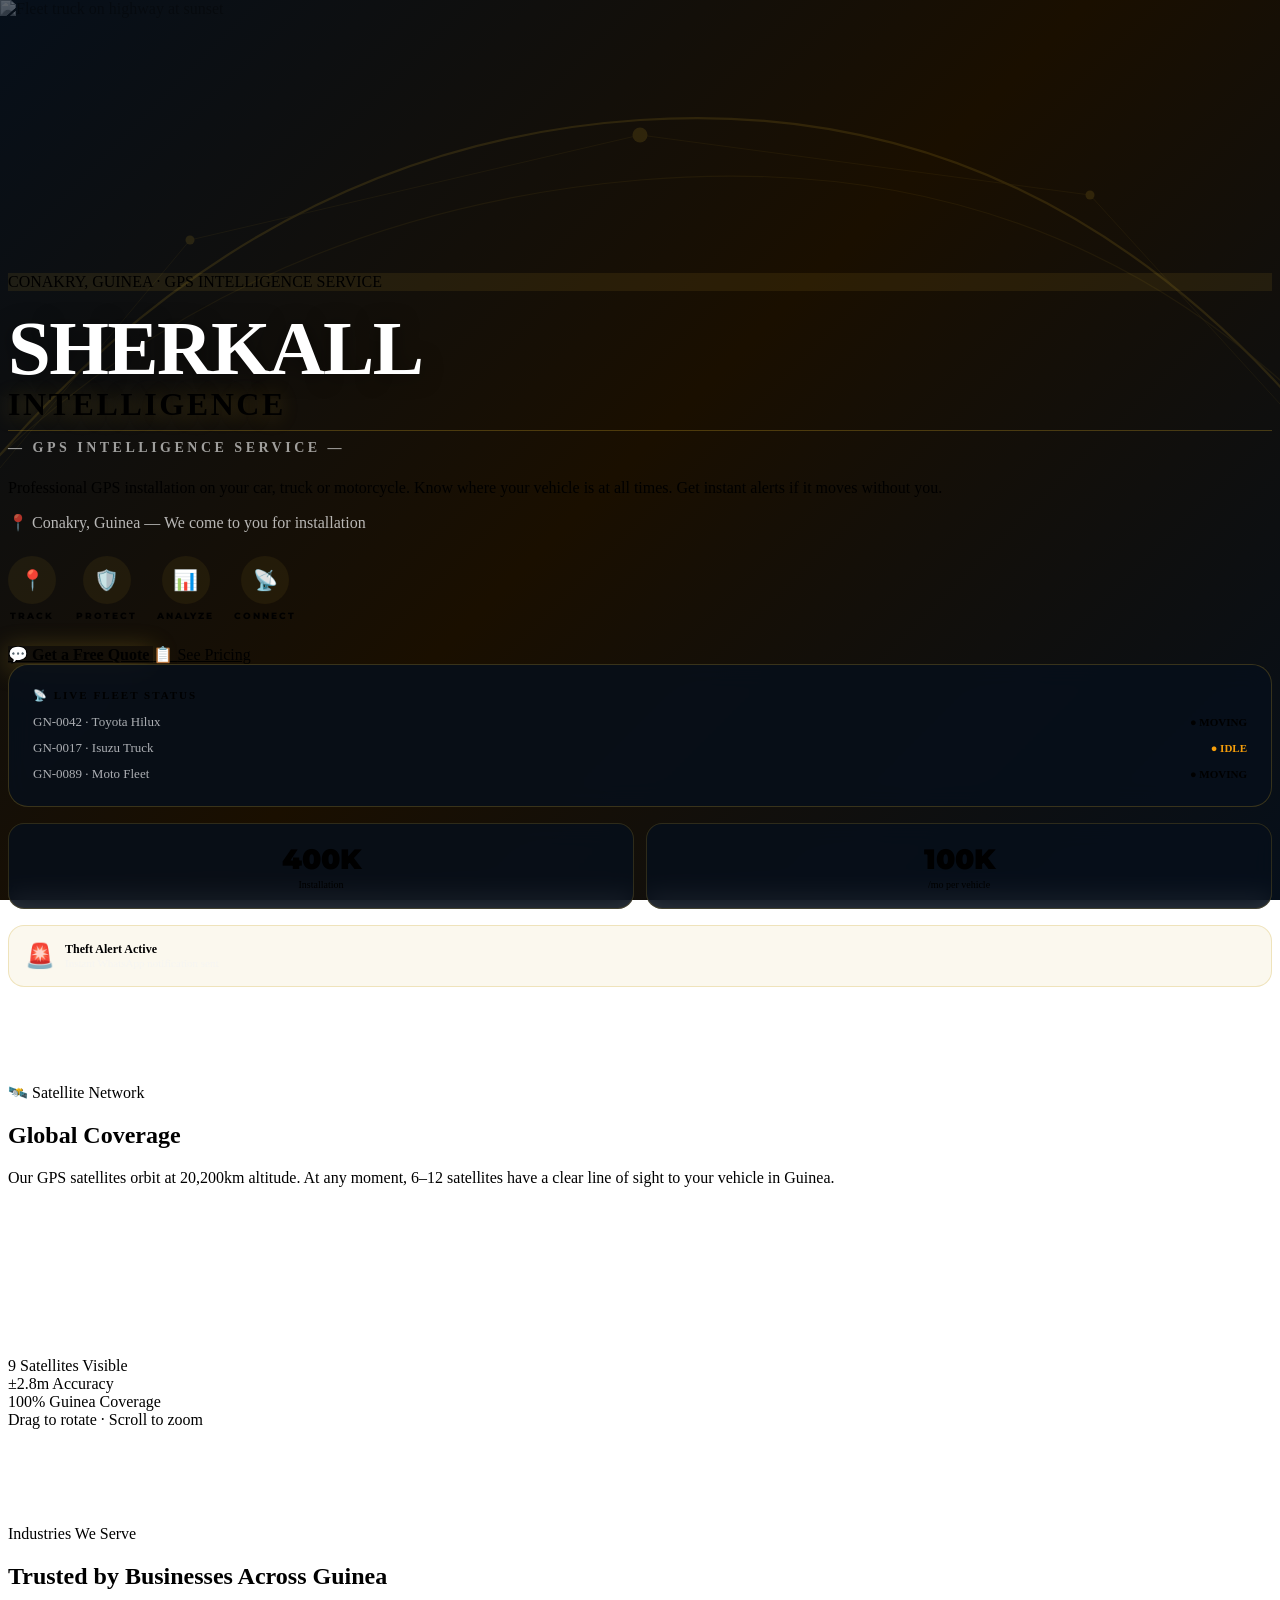
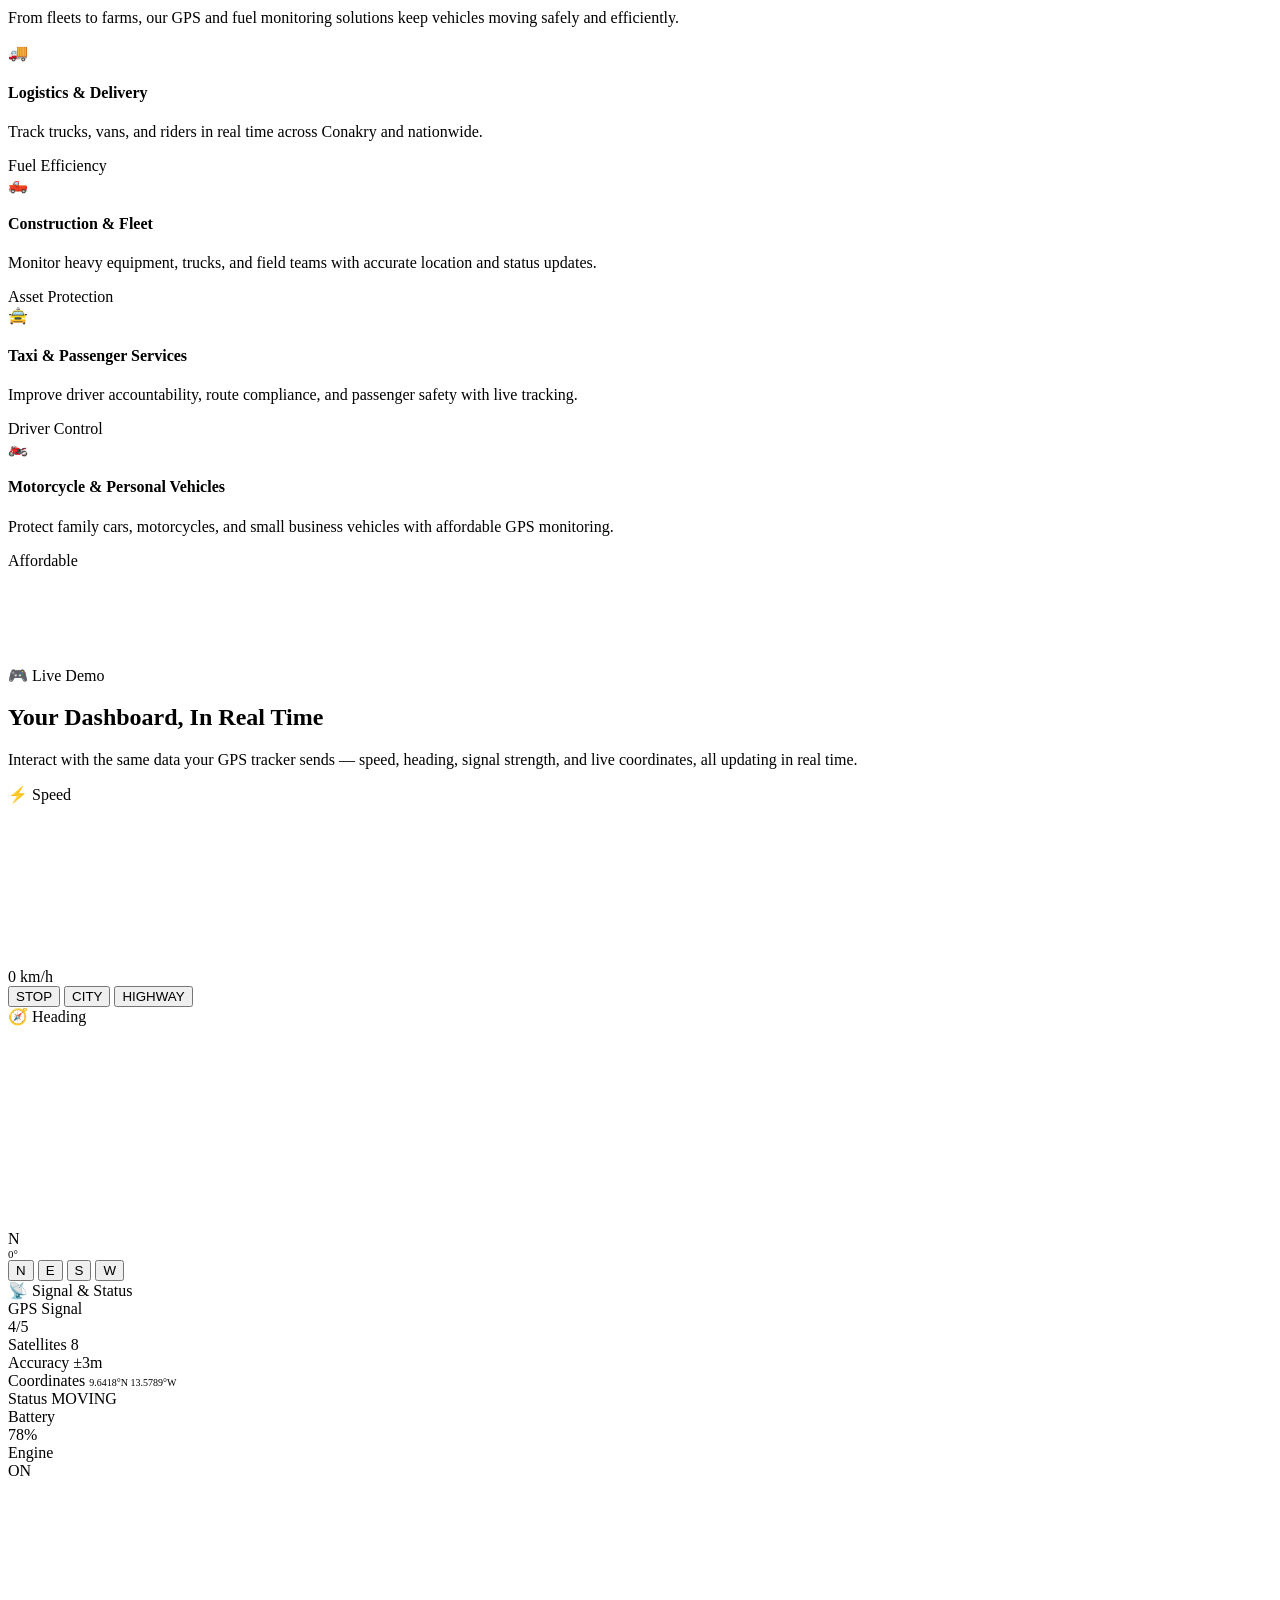
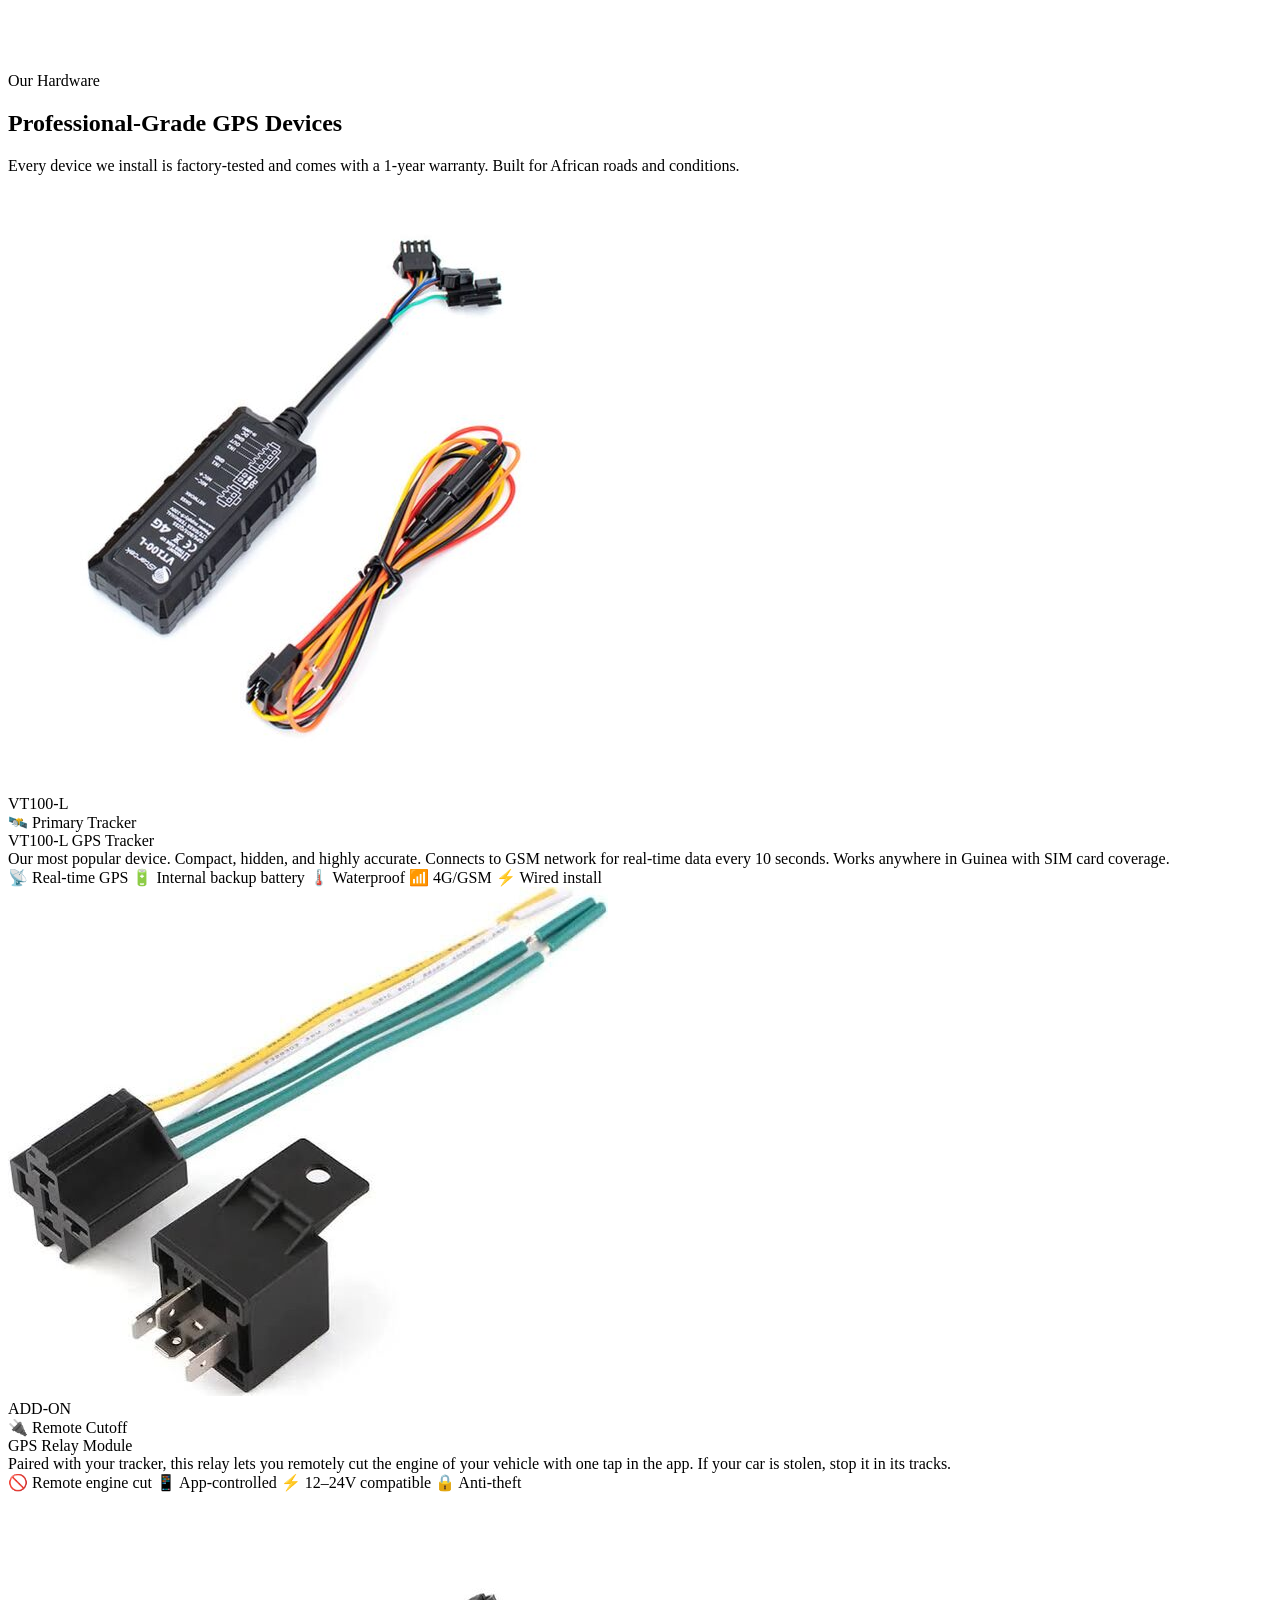
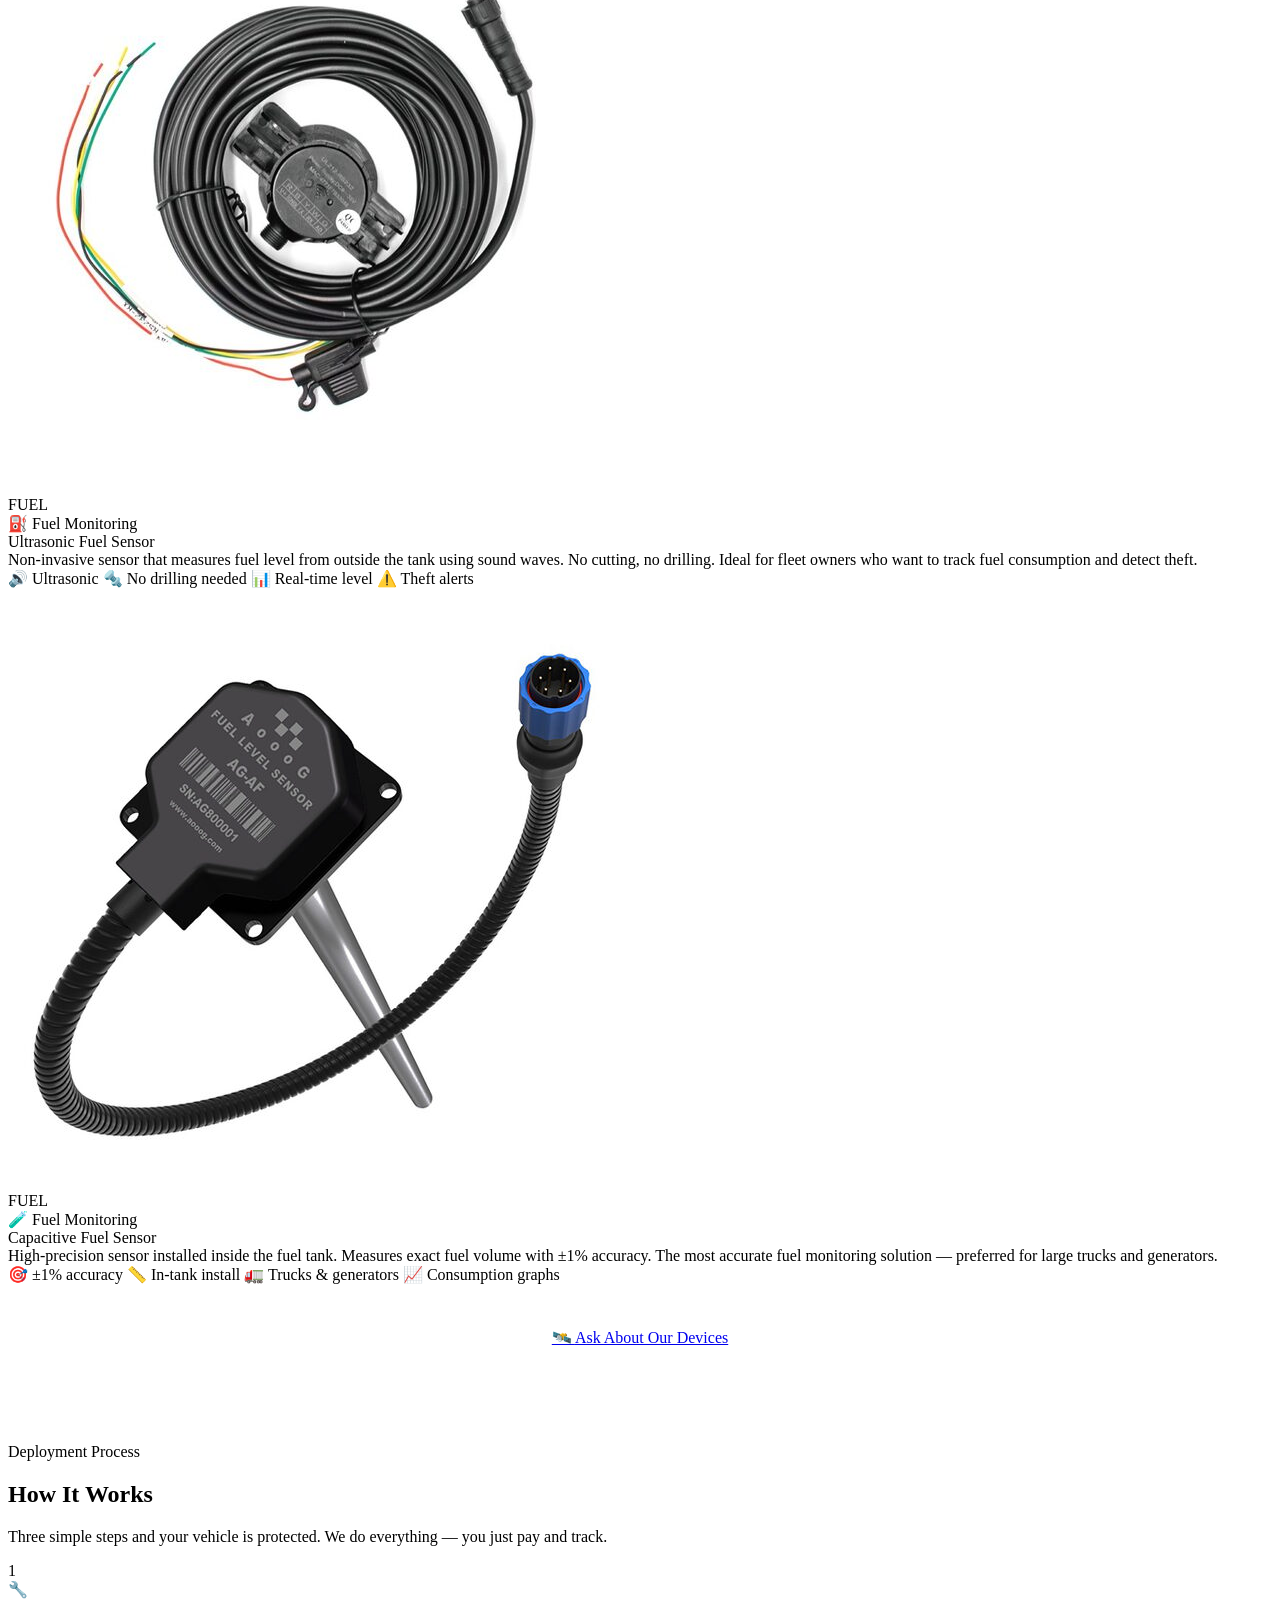
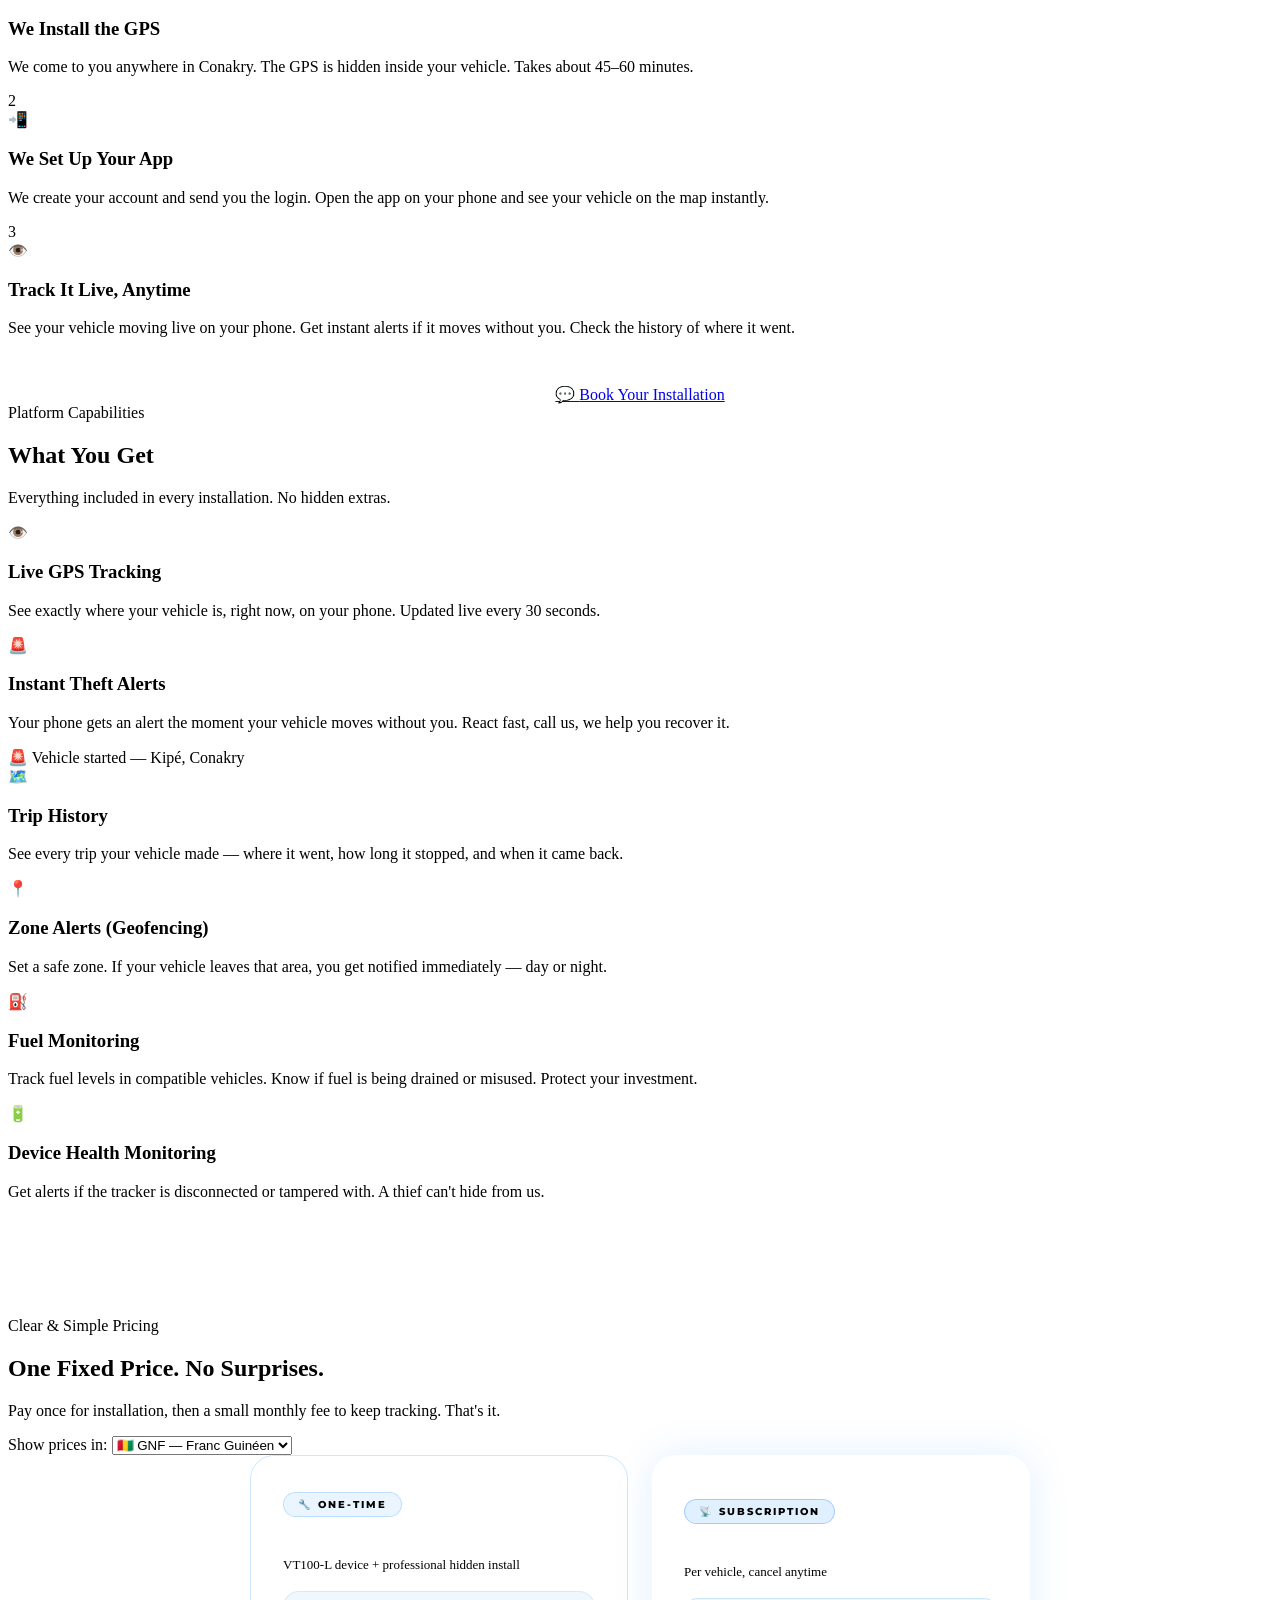
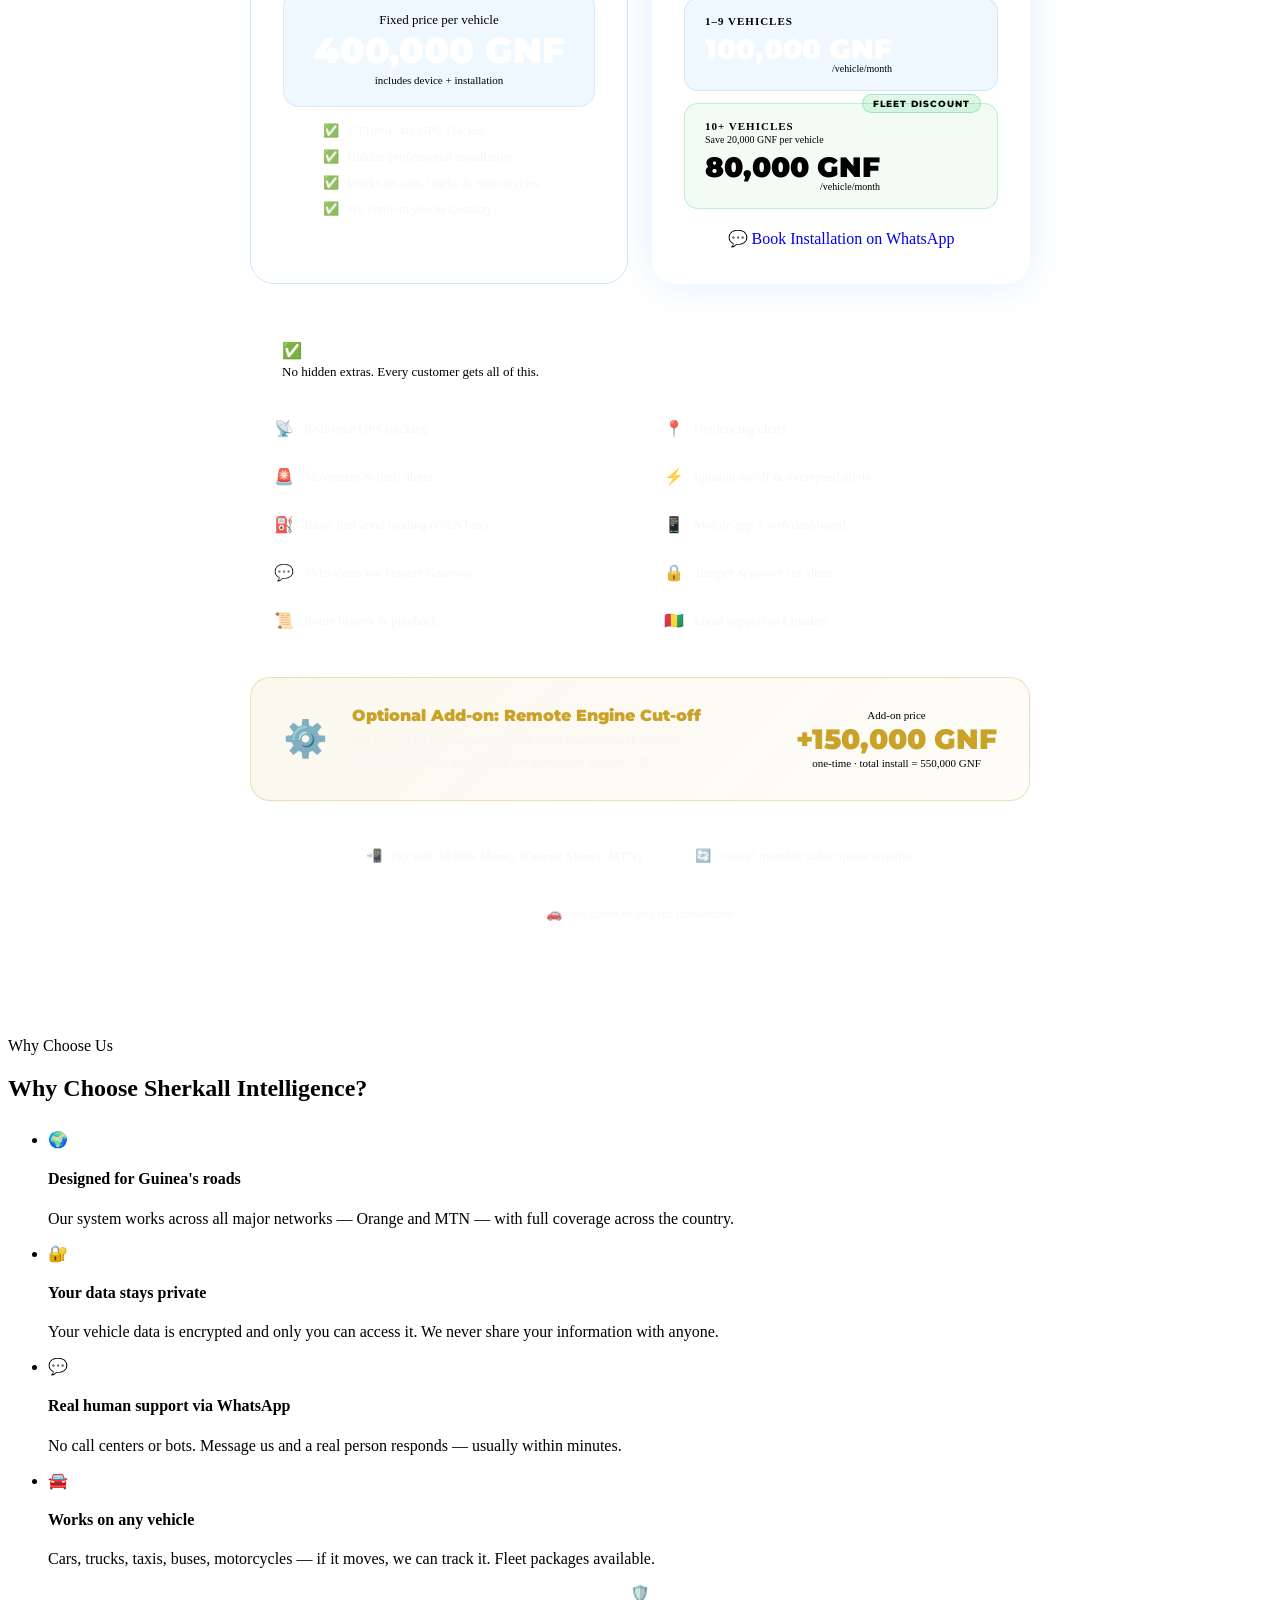
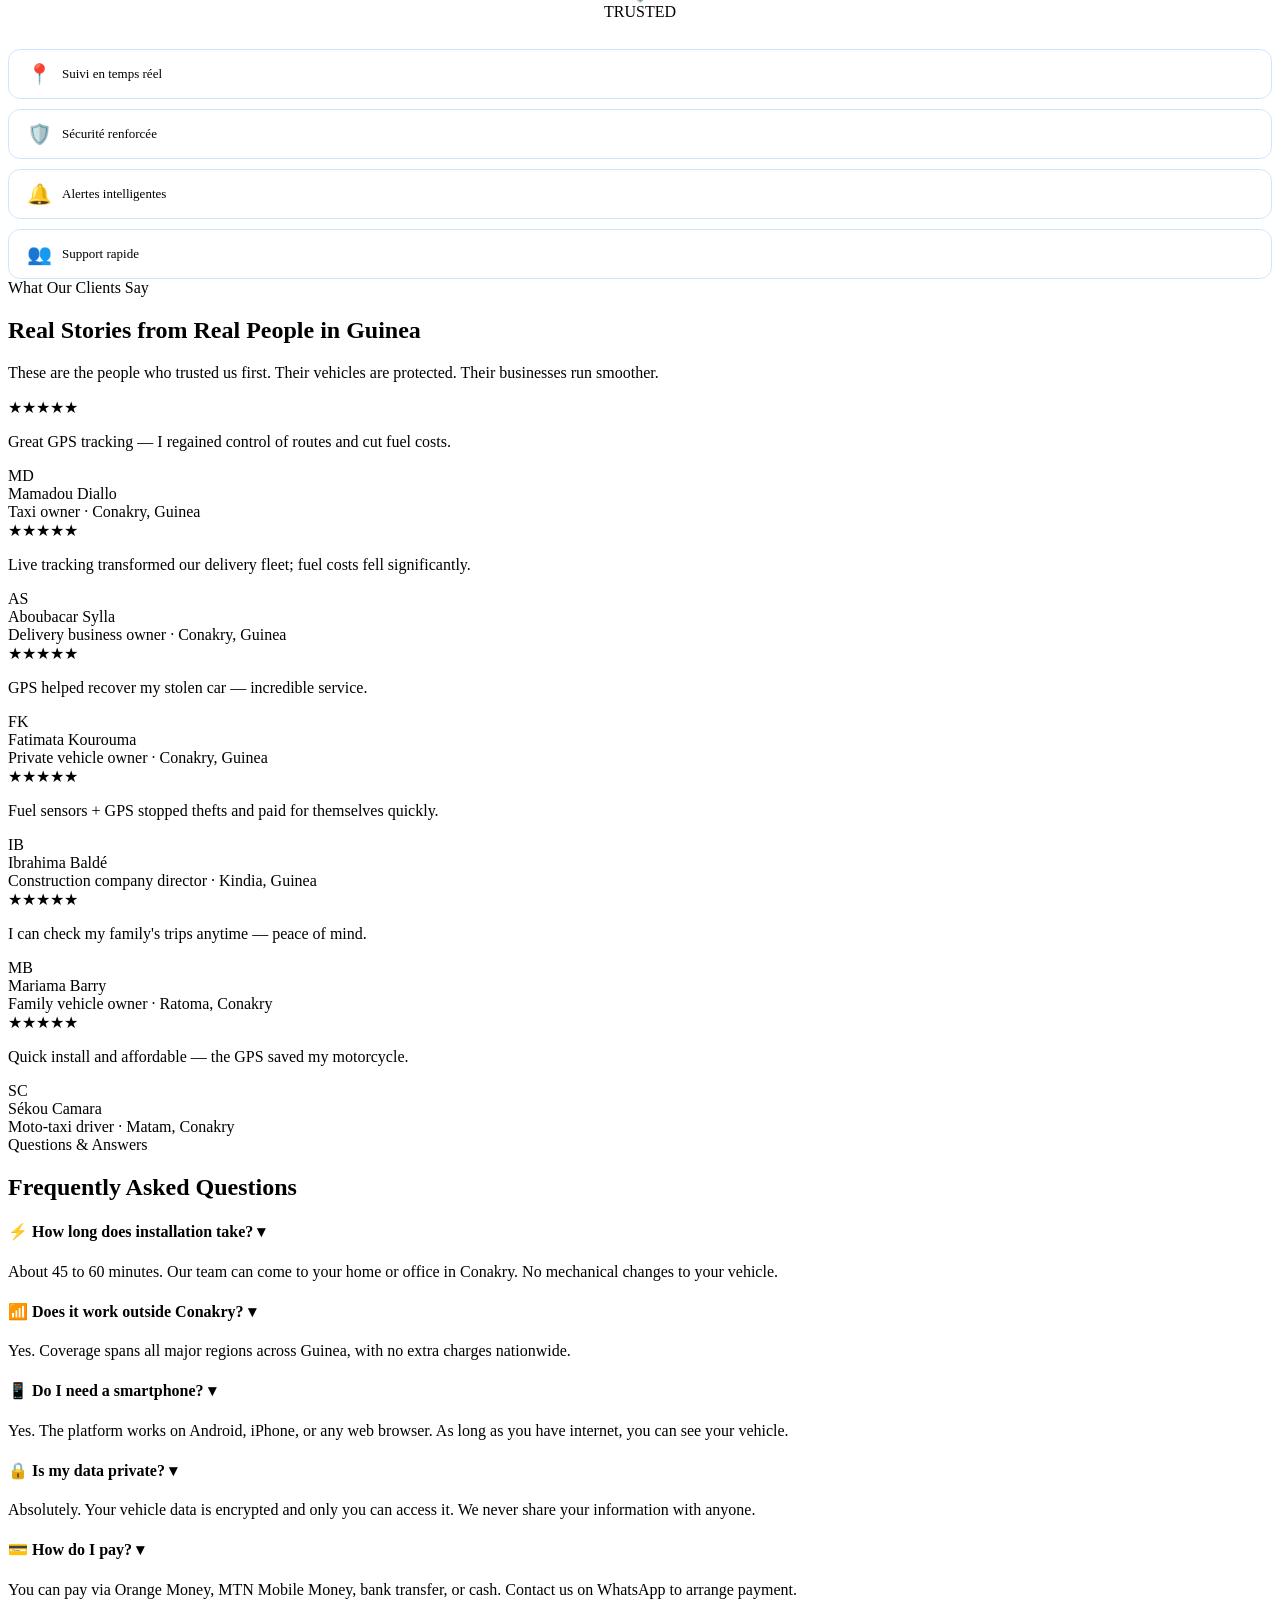
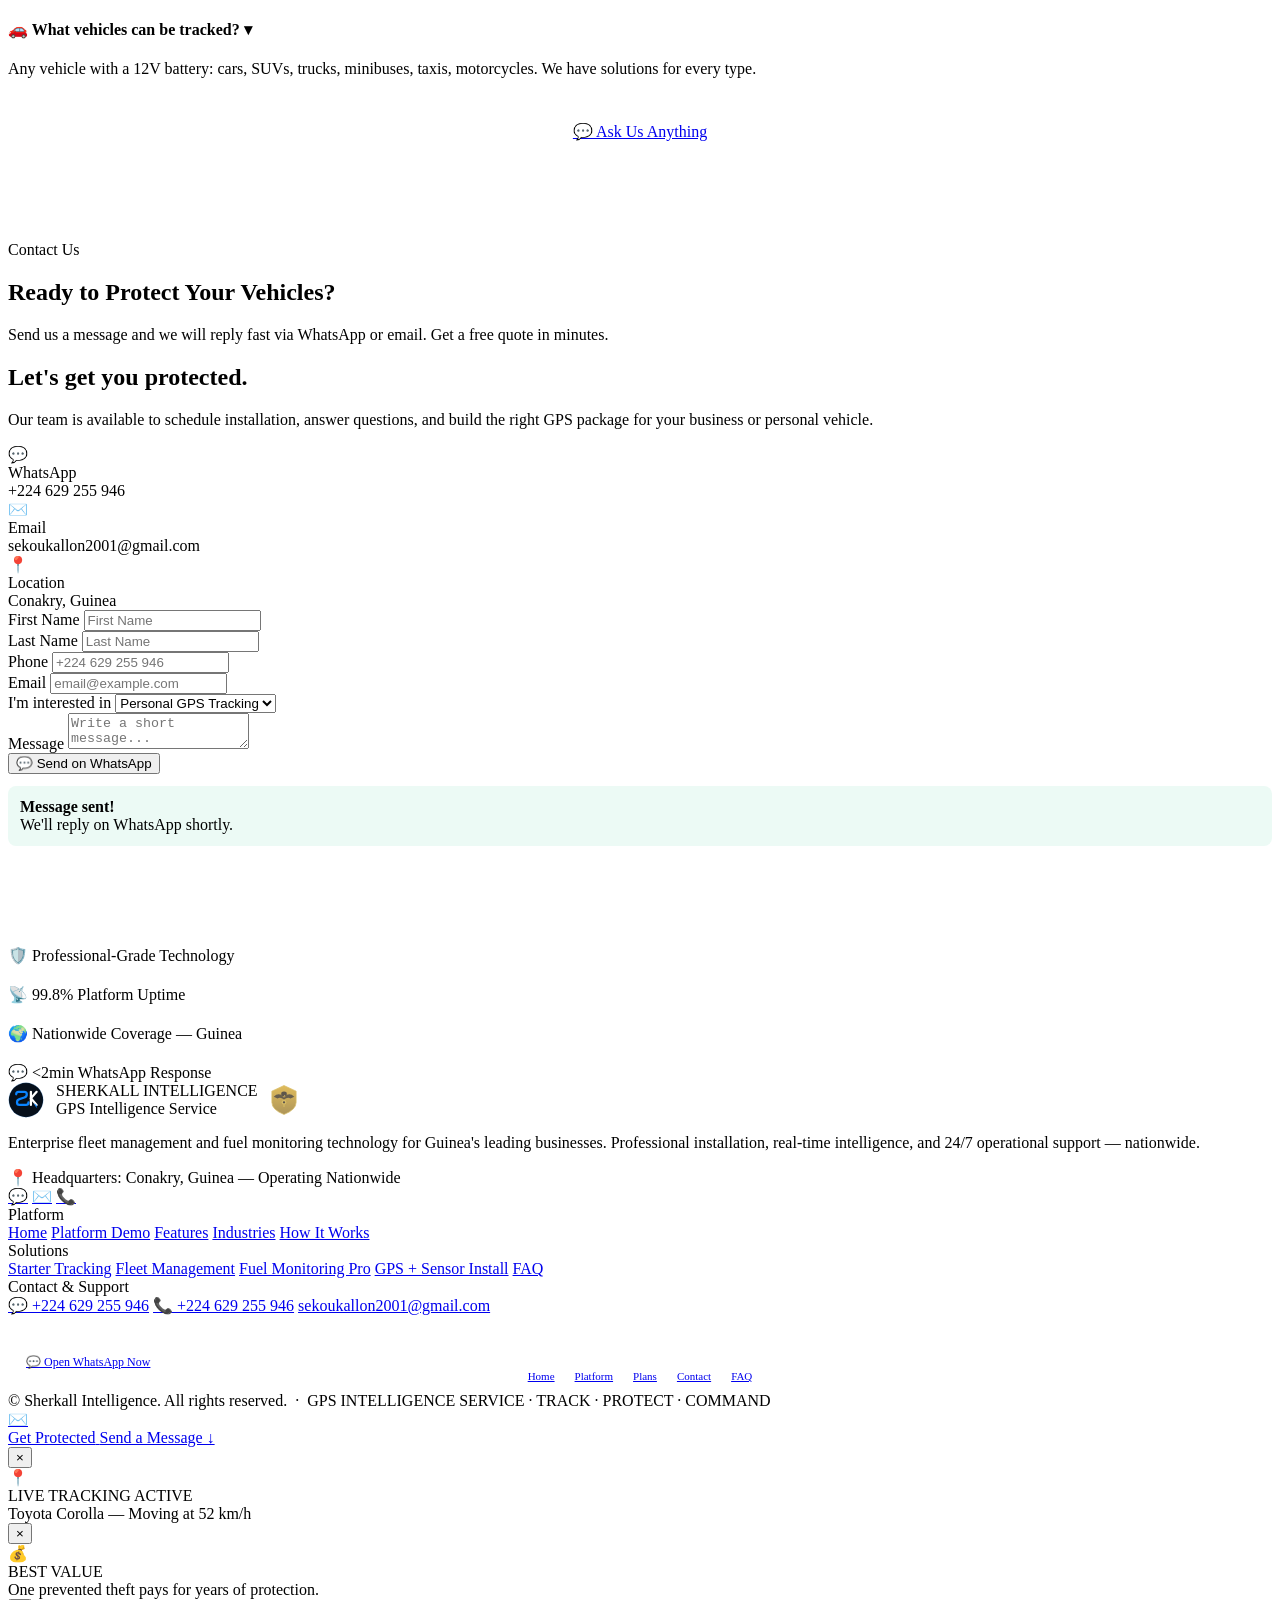
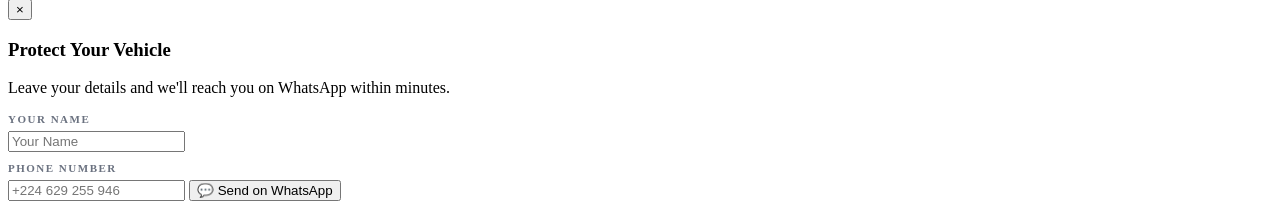
==== commit 586c8f58: "Install Vercel Web Analytics with framework support ## Vercel Web Analytics Installation - Complete " ====
--- a/index.html
+++ b/index.html
@@ -65,2526 +65,10 @@
       ]
     }
     </script>
-    <style>
-        :root {
-            --blue:       #0A84FF;
-            --blue-dark:  #0063CC;
-            --blue-glow:  rgba(10,132,255,0.25);
-            --navy:       #0D1B2A;
-            --navy-deep:  #060F1A;
-            --navy-mid:   #0B1929;
-            --navy-card:  #0F2033;
-            --navy-2:     #1B263B;
-            --white:      #F2F4F7;
-            --grey:       #8A94A6;
-            --green:      #22C55E;
-            --red:        #EF4444;
-            /* ── GOLD PALETTE ── */
-            --gold:       #C9A227;
-            --gold-light: #D4A017;
-            --gold-dark:  #8B6914;
-            --gold-glow:  rgba(201,162,39,0.25);
-            --gold-bg:    rgba(201,162,39,0.08);
-            --gold-border:rgba(201,162,39,0.3);
-        }
-
-        * { margin:0; padding:0; box-sizing:border-box; }
-        html { scroll-behavior:smooth; }
-        body {
-            font-family:'Inter', sans-serif;
-            background:var(--navy-deep);
-            color:var(--white);
-            line-height:1.6;
-            -webkit-font-smoothing:antialiased;
-        }
-        h1,h2,h3,h4 {
-            font-family:'Montserrat', sans-serif;
-            letter-spacing:-0.02em;
-        }
-        .container { max-width:1200px; margin:0 auto; padding:0 24px; }
-        section { padding:96px 0; }
-
-        /* ── SCROLLBAR ── */
-        ::-webkit-scrollbar { width:6px; }
-        ::-webkit-scrollbar-track { background:var(--navy-deep); }
-        ::-webkit-scrollbar-thumb { background:var(--gold); border-radius:3px; }
-
-        /* ──────────────────────────────────────────
-           NAV
-        ────────────────────────────────────────── */
-        nav {
-            position:fixed; top:0; left:0; right:0;
-            background:rgba(6,15,26,0.92);
-            backdrop-filter:blur(20px);
-            -webkit-backdrop-filter:blur(20px);
-            z-index:1000;
-            transition:transform 0.35s ease;
-            border-bottom:1px solid rgba(201,162,39,0.2);
-        }
-        .nav-content {
-            display:flex; align-items:center; justify-content:space-between;
-            padding:10px 16px; max-width:1200px; margin:0 auto;
-            gap:8px; min-width:0;
-        }
-        .logo {
-            display:flex; align-items:center; gap:8px;
-            text-decoration:none; flex-shrink:0; min-width:0;
-        }
-        .logo-text { display:flex; flex-direction:column; line-height:1; min-width:0; }
-        .logo-main {
-            font-family:'Montserrat', sans-serif;
-            font-weight:900; font-size:16px;
-            color:#fff; letter-spacing:-0.02em;
-            white-space:nowrap;
-        }
-        .logo-main span { color:var(--gold); }
-        /* Shared tagline styles */
-        .logo-tagline-short,
-        .logo-tagline-full {
-            color:var(--grey); text-transform:uppercase;
-            margin-top:2px; white-space:nowrap;
-            overflow:hidden; text-overflow:ellipsis;
-            font-family:'Montserrat',sans-serif; font-weight:700;
-        }
-        /* Hidden by default — breakpoints enable them */
-        .logo-tagline-short { display:none; }
-        .logo-tagline-full  { display:none; }
-        /* Hide the eagle badge on mobile — shown only on desktop */
-        .logo .logo-eagle-badge { display:none; }
-
-        .nav-links { display:flex; gap:22px; list-style:none; }
-        .nav-links a {
-            color:rgba(242,244,247,0.7); text-decoration:none;
-            font-weight:500; font-size:13px;
-            transition:color 0.2s;
-        }
-        .nav-links a:hover { color:#fff; }
-        .nav-actions { display:flex; align-items:center; gap:8px; flex-shrink:0; }
-        .lang-toggle {
-            background:transparent;
-            border:1.5px solid var(--gold-border);
-            color:var(--gold); padding:6px 12px;
-            border-radius:50px; cursor:pointer;
-            font-weight:700; font-size:11px;
-            font-family:'Montserrat', sans-serif;
-            transition:all 0.2s; white-space:nowrap;
-            flex-shrink:0;
-        }
-        .lang-toggle:hover { background:var(--blue-glow); border-color:var(--blue); }
-        .cta-nav {
-            background:linear-gradient(135deg,var(--gold-light),var(--gold-dark)); color:#000;
-            padding:8px 16px; border-radius:50px;
-            font-weight:700; text-decoration:none;
-            font-size:12px; transition:all 0.25s;
-            font-family:'Montserrat', sans-serif;
-            white-space:nowrap;
-            box-shadow:0 0 20px var(--gold-glow);
-        }
-        .cta-nav:hover { background:var(--blue-dark); transform:translateY(-1px); }
-        .hamburger { display:none; flex-direction:column; gap:5px; cursor:pointer; flex-shrink:0; }
-        .hamburger span { width:22px; height:2.5px; background:var(--white); border-radius:3px; transition:0.3s; }
-        .mobile-menu {
-            display:none; flex-direction:column;
-            background:var(--navy); border-top:1px solid rgba(10,132,255,0.12);
-        }
-        .mobile-menu.active { display:flex; }
-        .mobile-menu a {
-            color:rgba(242,244,247,0.85); text-decoration:none;
-            padding:16px 24px; font-size:15px; font-weight:500;
-            border-bottom:1px solid rgba(255,255,255,0.05);
-        }
-        .mobile-menu a:hover { color:var(--blue); }
-
-        /* ──────────────────────────────────────────
-           HERO
-        ────────────────────────────────────────── */
-        .hero {
-            min-height:100vh;
-            background:linear-gradient(165deg, #060F1A 0%, #0B1929 55%, #0A1F3A 100%);
-            position:relative; display:flex; align-items:center;
-            overflow:hidden; padding:130px 0 80px;
-        }
-
-        /* Circuit-board grid */
-        .hero-grid {
-            position:absolute; inset:0;
-            background-image:
-                linear-gradient(rgba(10,132,255,0.07) 1px, transparent 1px),
-                linear-gradient(90deg, rgba(10,132,255,0.07) 1px, transparent 1px);
-            background-size:64px 64px;
-            animation:gridDrift 60s linear infinite;
-            z-index:1;
-        }
-        @keyframes gridDrift {
-            0% { background-position:0 0; }
-            100% { background-position:64px 64px; }
-        }
-
-        /* Signal rings */
-        .hero-rings {
-            position:absolute; right:-80px; top:50%;
-            transform:translateY(-50%);
-            width:700px; height:700px; z-index:2;
-        }
-        .ring {
-            position:absolute; border-radius:50%;
-            border:1.5px solid rgba(10,132,255,0.18);
-            top:50%; left:50%; transform:translate(-50%,-50%);
-            animation:ringExpand 6s ease-out infinite;
-        }
-        @keyframes ringExpand {
-            0%   { width:60px; height:60px; opacity:0.9; border-color:rgba(10,132,255,0.5); }
-            100% { width:700px; height:700px; opacity:0; }
-        }
-
-        /* Glowing orb behind rings */
-        .hero-orb {
-            position:absolute; right:12%; top:50%;
-            transform:translateY(-50%);
-            width:420px; height:420px; z-index:2;
-            background:radial-gradient(circle, rgba(10,132,255,0.18) 0%, transparent 70%);
-            border-radius:50%;
-            animation:orbPulse 4s ease-in-out infinite;
-        }
-        @keyframes orbPulse {
-            0%,100% { transform:translateY(-50%) scale(1); opacity:0.7; }
-            50% { transform:translateY(-50%) scale(1.08); opacity:1; }
-        }
-
-        /* Scan line */
-        .scan-line {
-            position:absolute; left:0; right:0; height:2px;
-            background:linear-gradient(90deg, transparent, rgba(10,132,255,0.6), transparent);
-            animation:scanMove 8s linear infinite;
-            z-index:3;
-        }
-        @keyframes scanMove {
-            0% { top:-2px; opacity:0; }
-            10% { opacity:1; }
-            90% { opacity:1; }
-            100% { top:100%; opacity:0; }
-        }
-
-        .hero-content {
-            position:relative; z-index:10;
-            display:grid; grid-template-columns:1fr 1fr;
-            gap:64px; align-items:center;
-            max-width:1200px; margin:0 auto; padding:0 24px;
-        }
-
-        .hero-chip {
-            display:inline-flex; align-items:center; gap:8px;
-            background:rgba(10,132,255,0.12);
-            border:1px solid rgba(10,132,255,0.35);
-            color:var(--blue); padding:7px 16px;
-            border-radius:50px; font-size:11px;
-            font-weight:700; letter-spacing:1.5px;
-            text-transform:uppercase; margin-bottom:24px;
-            font-family:'Montserrat', sans-serif;
-        }
-        .hero-chip .dot {
-            width:7px; height:7px; background:var(--green);
-            border-radius:50%;
-            animation:livePulse 1.5s ease-in-out infinite;
-        }
-
-        .hero h1 {
-            font-size:clamp(38px, 4.8vw, 62px);
-            font-weight:900;
-            line-height:1.08;
-            margin-bottom:22px;
-            color:#fff;
-        }
-        .hero h1 .blue { color:var(--blue); }
-        .hero-sub {
-            font-size:17px; color:rgba(242,244,247,0.7);
-            margin-bottom:18px; line-height:1.75;
-        }
-        .location-pill {
-            display:inline-flex; align-items:center; gap:7px;
-            background:rgba(10,132,255,0.1);
-            border:1px solid rgba(10,132,255,0.2);
-            color:var(--blue); padding:6px 14px;
-            border-radius:50px; font-size:13px; font-weight:600;
-            margin-bottom:30px;
-        }
-
-        .hero-badges { display:flex; gap:10px; flex-wrap:wrap; margin-bottom:34px; }
-        .badge-pill {
-            background:rgba(255,255,255,0.06);
-            border:1px solid rgba(255,255,255,0.1);
-            color:rgba(242,244,247,0.85);
-            padding:8px 16px; border-radius:50px;
-            font-size:13px; font-weight:500;
-            display:flex; align-items:center; gap:6px;
-            transition:all 0.2s;
-        }
-        .badge-pill:hover {
-            background:rgba(10,132,255,0.12);
-            border-color:rgba(10,132,255,0.35);
-            color:var(--blue);
-        }
-
-        .btn-row { display:flex; gap:14px; flex-wrap:wrap; }
-        .btn-primary {
-            background:var(--blue); color:#fff;
-            border:none; padding:16px 30px;
-            font-size:15px; font-weight:700;
-            border-radius:50px; cursor:pointer;
-            transition:all 0.25s;
-            text-decoration:none;
-            display:inline-flex; align-items:center; gap:8px;
-            font-family:'Montserrat', sans-serif;
-            box-shadow:0 4px 24px var(--blue-glow);
-        }
-        .btn-primary:hover {
-            background:var(--blue-dark);
-            transform:translateY(-2px);
-            box-shadow:0 8px 32px rgba(10,132,255,0.4);
-        }
-        .btn-outline {
-            background:transparent; color:#fff;
-            border:2px solid rgba(255,255,255,0.2);
-            padding:16px 30px; font-size:15px; font-weight:700;
-            border-radius:50px; cursor:pointer; transition:all 0.25s;
-            text-decoration:none;
-            display:inline-flex; align-items:center; gap:8px;
-            font-family:'Montserrat', sans-serif;
-        }
-        .btn-outline:hover { border-color:var(--blue); color:var(--blue); }
-
-        /* ── PHONE MOCKUP ── */
-        .hero-visual { display:flex; justify-content:center; align-items:center; }
-        .phone-wrap {
-            position:relative; width:260px;
-            filter:drop-shadow(0 40px 80px rgba(10,132,255,0.3));
-        }
-        .phone-frame {
-            background:#111; border:10px solid #1a1a1a;
-            border-radius:42px; padding:8px;
-            box-shadow:0 0 0 1px rgba(255,255,255,0.05);
-        }
-        .phone-screen {
-            background:var(--navy-mid); border-radius:32px;
-            height:480px; overflow:hidden;
-        }
-        /* Phone top bar */
-        .phone-topbar {
-            background:rgba(6,15,26,0.96);
-            padding:10px 16px; display:flex;
-            align-items:center; justify-content:space-between;
-            font-size:11px; font-weight:700;
-            letter-spacing:0.5px;
-        }
-        .phone-app-name { color:var(--blue); font-family:'Montserrat',sans-serif; }
-        .phone-live { display:flex; align-items:center; gap:5px; color:var(--green); font-size:10px; }
-        /* Map area */
-        .phone-map {
-            height:295px; background:#0a1520;
-            position:relative; overflow:hidden;
-        }
-        .map-grid-lines {
-            position:absolute; inset:0;
-            background-image:
-                linear-gradient(rgba(10,132,255,0.08) 1px, transparent 1px),
-                linear-gradient(90deg, rgba(10,132,255,0.08) 1px, transparent 1px);
-            background-size:32px 32px;
-        }
-        .map-road-h { position:absolute; height:3px; background:rgba(30,60,90,0.8); width:100%; }
-        .map-road-v { position:absolute; width:3px; background:rgba(30,60,90,0.8); height:100%; }
-        .map-pin {
-            position:absolute; top:42%; left:54%;
-            z-index:10;
-        }
-        .pin-dot {
-            width:20px; height:20px; background:var(--blue);
-            border-radius:50%; border:3px solid #fff;
-            animation:pinPulse 2s infinite;
-            box-shadow:0 0 0 0 var(--blue-glow);
-        }
-        @keyframes pinPulse {
-            0%,100% { box-shadow:0 0 0 0 rgba(10,132,255,0.7); }
-            70% { box-shadow:0 0 0 14px transparent; }
-        }
-        /* Route line on phone */
-        .phone-route {
-            position:absolute; bottom:40%; left:10%;
-            width:45%; height:3px;
-            background:linear-gradient(90deg, transparent, var(--blue), rgba(10,132,255,0.3));
-            border-radius:3px; animation:routeAnim 3s linear infinite;
-        }
-        @keyframes routeAnim { 0%,100%{opacity:0.6} 50%{opacity:1} }
-
-        /* Phone info panel */
-        .phone-info {
-            padding:12px 14px;
-            background:rgba(6,15,26,0.98);
-            border-top:1px solid rgba(10,132,255,0.15);
-        }
-        .phone-info-row {
-            display:flex; justify-content:space-between;
-            align-items:center; margin-bottom:8px;
-        }
-        .phone-vehicle-name { font-weight:700; font-size:13px; font-family:'Montserrat',sans-serif; }
-        .status-badge {
-            background:var(--green); color:#fff;
-            padding:3px 10px; border-radius:20px;
-            font-size:10px; font-weight:700; letter-spacing:0.5px;
-        }
-        .phone-stats {
-            display:grid; grid-template-columns:1fr 1fr 1fr;
-            gap:8px; margin-top:8px;
-        }
-        .phone-stat { text-align:center; }
-        .phone-stat-val { font-size:16px; font-weight:800; color:var(--blue); font-family:'Montserrat',sans-serif; }
-        .phone-stat-label { font-size:9px; color:var(--grey); text-transform:uppercase; letter-spacing:0.5px; }
-        /* GPS coord ticker */
-        .phone-coord {
-            font-family:monospace; font-size:10px;
-            color:rgba(10,132,255,0.7); margin-top:8px;
-            text-align:center;
-        }
-
-        /* Phone status dots (bottom nav) */
-        .phone-nav {
-            display:flex; justify-content:space-around;
-            padding:10px 0; background:rgba(6,15,26,0.96);
-            border-top:1px solid rgba(255,255,255,0.05);
-        }
-        .phone-nav-item {
-            display:flex; flex-direction:column; align-items:center;
-            gap:3px; font-size:9px; color:var(--grey);
-        }
-        .phone-nav-item.active { color:var(--blue); }
-        .phone-nav-icon { font-size:16px; }
-
-        /* Floating data card beside phone */
-        .float-card {
-            position:absolute; background:rgba(11,25,41,0.95);
-            border:1px solid rgba(10,132,255,0.3);
-            border-radius:14px; padding:12px 16px;
-            backdrop-filter:blur(12px);
-            box-shadow:0 8px 32px rgba(0,0,0,0.4);
-        }
-        .float-card-title { font-size:10px; color:var(--grey); text-transform:uppercase; letter-spacing:1px; margin-bottom:5px; font-weight:600; }
-        .float-card-val { font-size:18px; font-weight:800; color:var(--blue); font-family:'Montserrat',sans-serif; }
-        .float-card-sub { font-size:10px; color:var(--grey); }
-        .float-card-alert {
-            position:absolute; background:rgba(239,68,68,0.12);
-            border:1px solid rgba(239,68,68,0.4);
-            border-radius:12px; padding:10px 14px;
-            backdrop-filter:blur(12px);
-            animation:alertFloat 3s ease-in-out infinite;
-        }
-        @keyframes alertFloat {
-            0%,100% { transform:translateY(0); }
-            50% { transform:translateY(-5px); }
-        }
-        .float-alert-title { font-size:10px; font-weight:700; color:#EF4444; letter-spacing:0.5px; }
-        .float-alert-body { font-size:10px; color:rgba(242,244,247,0.8); margin-top:2px; }
-
-        /* ──────────────────────────────────────────
-           STATS STRIP
-        ────────────────────────────────────────── */
-        .stats-strip {
-            background:var(--navy);
-            border-top:1px solid rgba(10,132,255,0.12);
-            border-bottom:1px solid rgba(10,132,255,0.12);
-            padding:36px 0;
-        }
-        .stats-grid {
-            display:grid; grid-template-columns:repeat(4,1fr);
-            gap:0; max-width:1200px; margin:0 auto; padding:0 24px;
-        }
-        .stat-item {
-            text-align:center; padding:0 24px;
-            border-right:1px solid rgba(255,255,255,0.07);
-        }
-        .stat-item:last-child { border-right:none; }
-        .stat-icon { font-size:28px; margin-bottom:8px; display:block; }
-        .stat-number {
-            font-size:32px; font-weight:900; color:var(--blue);
-            font-family:'Montserrat', sans-serif; line-height:1;
-            margin-bottom:4px;
-        }
-        .stat-label { font-size:13px; color:var(--grey); font-weight:500; }
-
-        /* ──────────────────────────────────────────
-           SECTION HELPERS
-        ────────────────────────────────────────── */
-        .section-chip {
-            display:inline-flex; align-items:center; gap:7px;
-            background:rgba(10,132,255,0.1);
-            border:1px solid rgba(10,132,255,0.25);
-            color:var(--blue); padding:5px 14px;
-            border-radius:50px; font-size:11px;
-            font-weight:700; letter-spacing:1.5px;
-            text-transform:uppercase;
-            font-family:'Montserrat', sans-serif;
-            margin-bottom:14px;
-        }
-        .section-title {
-            font-size:clamp(30px, 3.5vw, 44px);
-            font-weight:900; margin-bottom:14px; color:#fff;
-        }
-        .section-sub {
-            font-size:16px; color:rgba(242,244,247,0.6);
-            max-width:560px; line-height:1.7;
-        }
-        .section-head { text-align:center; margin-bottom:56px; }
-        .section-head .section-sub { margin:0 auto; }
-
-        /* ──────────────────────────────────────────
-           HOW IT WORKS
-        ────────────────────────────────────────── */
-        #how { background:var(--navy-mid); }
-        .steps { display:grid; grid-template-columns:repeat(3,1fr); gap:28px; }
-        .step-card {
-            background:var(--navy-card);
-            border:1px solid rgba(10,132,255,0.1);
-            border-radius:20px; padding:40px 28px;
-            text-align:center; position:relative;
-            transition:all 0.3s;
-            overflow:hidden;
-        }
-        .step-card::before {
-            content:''; position:absolute; inset:0;
-            background:linear-gradient(135deg, rgba(10,132,255,0.08), transparent);
-            opacity:0; transition:opacity 0.3s;
-        }
-        .step-card:hover { transform:translateY(-8px); border-color:rgba(10,132,255,0.4); }
-        .step-card:hover::before { opacity:1; }
-        .step-number {
-            position:absolute; top:20px; left:20px;
-            width:32px; height:32px;
-            background:var(--blue); color:#fff;
-            border-radius:50%;
-            display:flex; align-items:center; justify-content:center;
-            font-weight:900; font-size:14px;
-            font-family:'Montserrat', sans-serif;
-        }
-        .step-icon { font-size:48px; margin-bottom:20px; display:block; }
-        .step-card h3 {
-            font-size:20px; font-weight:800;
-            margin-bottom:12px; color:#fff;
-        }
-        .step-card p { color:rgba(242,244,247,0.65); font-size:14.5px; line-height:1.75; }
-
-        /* connector line */
-        .steps-connector {
-            display:grid; grid-template-columns:repeat(3,1fr);
-            margin-bottom:-14px; padding:0 28px;
-            pointer-events:none;
-        }
-        .connector-line {
-            border-top:2px dashed rgba(10,132,255,0.2);
-            margin-top:60px; margin-left:50%;
-        }
-        .connector-line:last-child { border:none; }
-
-        /* ──────────────────────────────────────────
-           FEATURES
-        ────────────────────────────────────────── */
-        #features { background:var(--navy-deep); }
-        .features-grid {
-            display:grid;
-            grid-template-columns:repeat(3,1fr);
-            gap:24px;
-        }
-        .feature-card {
-            background:var(--navy-card);
-            border:1px solid rgba(255,255,255,0.06);
-            border-radius:18px; padding:32px 26px;
-            transition:all 0.3s; position:relative; overflow:hidden;
-        }
-        .feature-card::after {
-            content:''; position:absolute;
-            bottom:0; left:0; right:0; height:3px;
-            background:linear-gradient(90deg, var(--blue), transparent);
-            opacity:0; transition:opacity 0.3s;
-        }
-        .feature-card:hover { transform:translateY(-6px); border-color:rgba(10,132,255,0.3); }
-        .feature-card:hover::after { opacity:1; }
-        .feature-icon-wrap {
-            width:52px; height:52px;
-            background:rgba(10,132,255,0.12);
-            border-radius:14px; display:flex;
-            align-items:center; justify-content:center;
-            font-size:26px; margin-bottom:18px;
-            border:1px solid rgba(10,132,255,0.2);
-            transition:all 0.3s;
-        }
-        .feature-card:hover .feature-icon-wrap {
-            background:rgba(10,132,255,0.22);
-            transform:scale(1.1) rotate(-5deg);
-        }
-        .feature-card h3 { font-size:18px; font-weight:800; margin-bottom:10px; color:#fff; }
-        .feature-card p { color:rgba(242,244,247,0.6); font-size:14px; line-height:1.75; }
-
-        /* animated demos inside feature cards */
-        .live-dot {
-            display:inline-block; width:7px; height:7px;
-            background:var(--green); border-radius:50%;
-            margin-right:6px; vertical-align:middle;
-            animation:livePulse 1.5s ease-in-out infinite;
-        }
-        @keyframes livePulse {
-            0%,100% { box-shadow:0 0 0 0 rgba(34,197,94,0.7); }
-            50% { box-shadow:0 0 0 7px transparent; }
-        }
-        .alert-demo {
-            margin-top:14px; background:rgba(239,68,68,0.1);
-            border:1px solid rgba(239,68,68,0.3);
-            border-radius:10px; padding:9px 12px; font-size:12px;
-            display:flex; align-items:center; gap:7px;
-            animation:alertBlink 3s ease-in-out infinite;
-        }
-        @keyframes alertBlink {
-            0%,100% { border-color:rgba(239,68,68,0.25); background:rgba(239,68,68,0.07); }
-            50% { border-color:rgba(239,68,68,0.7); background:rgba(239,68,68,0.18); }
-        }
-        .route-demo { margin-top:14px; height:5px; background:rgba(255,255,255,0.06); border-radius:3px; overflow:hidden; }
-        .route-progress {
-            height:100%;
-            background:linear-gradient(90deg, var(--blue), var(--green));
-            border-radius:3px; animation:routePlay 4s ease-in-out infinite;
-        }
-        @keyframes routePlay { 0%{width:0%} 80%{width:100%} 100%{width:100%} }
-        .geofence-demo {
-            margin-top:14px; position:relative; height:68px;
-            background:rgba(10,132,255,0.06);
-            border:2px dashed rgba(10,132,255,0.3);
-            border-radius:50%; display:flex;
-            align-items:center; justify-content:center;
-            font-size:10px; color:var(--blue);
-            animation:geoPulse 3s ease-in-out infinite;
-        }
-        @keyframes geoPulse {
-            0%,100% { border-color:rgba(10,132,255,0.25); background:rgba(10,132,255,0.04); }
-            50% { border-color:rgba(10,132,255,0.7); background:rgba(10,132,255,0.12); }
-        }
-        .geo-pin {
-            position:absolute; top:50%; left:50%;
-            transform:translate(-50%,-50%);
-            width:10px; height:10px; background:var(--blue);
-            border-radius:50%; animation:geoMove 4s ease-in-out infinite;
-        }
-        @keyframes geoMove {
-            0% { transform:translate(-50%,-50%); }
-            25% { transform:translate(0%,-80%); }
-            50% { transform:translate(60%,-30%); }
-            75% { transform:translate(20%,30%); }
-            100% { transform:translate(-50%,-50%); }
-        }
-
-        /* Feature highlight row */
-        .feature-highlight {
-            display:grid; grid-template-columns:1fr 1fr;
-            gap:28px; margin-top:24px;
-        }
-        .feature-highlight .feature-card { grid-column:auto; }
-
-        /* ──────────────────────────────────────────
-           PRICING
-        ────────────────────────────────────────── */
-        #pricing { background:var(--navy-mid); }
-        .currency-toggle-wrap {
-            text-align:center; margin-bottom:32px;
-            display:flex; justify-content:center; align-items:center; gap:12px;
-        }
-        .currency-toggle-wrap label { color:var(--grey); font-size:14px; }
-        .currency-select {
-            background:var(--navy-card);
-            border:1.5px solid rgba(10,132,255,0.4);
-            color:var(--blue); padding:9px 20px;
-            border-radius:50px; cursor:pointer;
-            font-weight:700; font-size:13px;
-            font-family:'Montserrat', sans-serif;
-            appearance:auto;
-        }
-        .pricing-grid {
-            display:grid; grid-template-columns:repeat(2,1fr);
-            gap:28px; max-width:860px; margin:0 auto;
-        }
-        .price-card {
-            background:var(--navy-card);
-            border:1.5px solid rgba(255,255,255,0.07);
-            border-radius:24px; padding:40px 32px;
-            text-align:center; position:relative;
-            transition:all 0.35s;
-            display:flex; flex-direction:column;
-        }
-        .price-card:hover { transform:translateY(-8px); border-color:rgba(10,132,255,0.5); box-shadow:0 0 50px rgba(10,132,255,0.12); }
-        .price-card.popular {
-            border-color:var(--blue);
-            box-shadow:0 0 50px rgba(10,132,255,0.15);
-        }
-        .price-badge {
-            position:absolute; top:-14px; left:50%; transform:translateX(-50%);
-            background:var(--blue); color:#fff;
-            padding:5px 20px; border-radius:20px;
-            font-size:11px; font-weight:800;
-            font-family:'Montserrat', sans-serif; letter-spacing:1px;
-            white-space:nowrap;
-            box-shadow:0 4px 16px var(--blue-glow);
-        }
-        .price-label { color:var(--grey); font-size:14px; margin-bottom:10px; }
-        .price-amount { font-size:44px; font-weight:900; color:var(--blue); margin:8px 0 4px; line-height:1; font-family:'Montserrat',sans-serif; }
-        .price-per { color:var(--grey); font-size:13px; margin-bottom:18px; }
-        .price-persuade {
-            background:rgba(10,132,255,0.08);
-            border-left:3px solid var(--blue);
-            padding:11px 14px; border-radius:10px;
-            margin:12px 0; font-size:13px;
-            text-align:left; color:rgba(242,244,247,0.8);
-            font-style:italic;
-        }
-        .fleet-banner {
-            background:rgba(10,132,255,0.06);
-            border-left:3px solid rgba(10,132,255,0.4);
-            padding:11px 14px; border-radius:10px;
-            margin:12px 0; cursor:pointer;
-            font-style:italic; font-size:13px;
-            text-align:left; transition:background 0.2s;
-            color:rgba(242,244,247,0.7);
-        }
-        .fleet-banner:hover { background:rgba(10,132,255,0.14); }
-        .price-features {
-            text-align:left; list-style:none;
-            margin:16px 0 24px; line-height:2.4;
-            font-size:14.5px; color:rgba(242,244,247,0.8);
-        }
-        .price-btn {
-            margin-top:auto; width:100%; padding:15px;
-            font-size:15px; font-weight:700;
-            border-radius:50px; cursor:pointer;
-            transition:all 0.25s;
-            font-family:'Montserrat', sans-serif;
-        }
-        .price-btn-blue { background:var(--blue); color:#fff; border:none; box-shadow:0 4px 20px var(--blue-glow); }
-        .price-btn-blue:hover { background:var(--blue-dark); transform:translateY(-2px); }
-        .price-btn-outline { background:transparent; color:var(--blue); border:2px solid var(--blue); }
-        .price-btn-outline:hover { background:rgba(10,132,255,0.12); }
-
-        /* ──────────────────────────────────────────
-           WHY US
-        ────────────────────────────────────────── */
-        #why-us { background:var(--navy-card); }
-        .why-grid { display:grid; grid-template-columns:1fr 1fr; gap:64px; align-items:center; }
-        .why-list { list-style:none; }
-        .why-item {
-            display:flex; align-items:flex-start; gap:16px;
-            padding:18px 0; border-bottom:1px solid rgba(255,255,255,0.06);
-        }
-        .why-item:last-child { border-bottom:none; }
-        .why-icon {
-            width:44px; height:44px; flex-shrink:0;
-            background:rgba(10,132,255,0.12);
-            border:1px solid rgba(10,132,255,0.25);
-            border-radius:12px; display:flex;
-            align-items:center; justify-content:center; font-size:20px;
-        }
-        .why-text h4 { font-size:15px; font-weight:700; margin-bottom:3px; color:#fff; }
-        .why-text p { font-size:13.5px; color:var(--grey); line-height:1.6; }
-
-        /* Shield visual */
-        .shield-visual {
-            position:relative; display:flex;
-            align-items:center; justify-content:center;
-        }
-        .shield-bg {
-            width:280px; height:280px;
-            background:linear-gradient(135deg, var(--blue), var(--blue-dark));
-            clip-path:polygon(50% 0%, 100% 25%, 100% 75%, 50% 100%, 0% 75%, 0% 25%);
-            display:flex; align-items:center; justify-content:center;
-            box-shadow:0 0 80px rgba(10,132,255,0.35);
-            animation:shieldPulse 4s ease-in-out infinite;
-        }
-        @keyframes shieldPulse {
-            0%,100% { box-shadow:0 0 60px rgba(10,132,255,0.3); }
-            50% { box-shadow:0 0 100px rgba(10,132,255,0.5); }
-        }
-        .shield-inner {
-            text-align:center; color:#fff; padding:20px;
-        }
-        .shield-inner .shield-emoji { font-size:56px; display:block; margin-bottom:8px; }
-        .shield-inner .shield-word {
-            font-family:'Montserrat',sans-serif;
-            font-weight:900; font-size:22px; letter-spacing:2px;
-        }
-
-        /* ──────────────────────────────────────────
-           TESTIMONIALS
-        ────────────────────────────────────────── */
-        #testimonials { background:var(--navy-deep); }
-        .testimonials-grid { display:grid; grid-template-columns:repeat(3,1fr); gap:24px; align-items:start; }
-        .testimonial-card {
-            background:var(--navy-card);
-            border:1px solid rgba(255,255,255,0.06);
-            border-radius:20px; padding:30px 28px;
-            transition:all 0.3s; position:relative;
-            display:flex; flex-direction:column;
-        }
-        .testimonial-card::before {
-            content:''; position:absolute; top:0; left:0; right:0; height:3px;
-            background:linear-gradient(90deg, var(--blue), transparent);
-        }
-        .testimonial-card:hover { transform:translateY(-5px); border-color:rgba(10,132,255,0.3); }
-        .stars { color:#F59E0B; font-size:16px; margin-bottom:14px; letter-spacing:2px; }
-        .testimonial-text {
-            font-style:italic; line-height:1.8;
-            color:rgba(242,244,247,0.75); margin-bottom:22px; font-size:14px;
-            flex:1;
-            overflow:visible;
-            word-wrap:break-word;
-        }
-        .testimonial-author { display:flex; align-items:center; gap:12px; }
-        .author-avatar {
-            width:46px; height:46px;
-            background:linear-gradient(135deg, var(--blue), var(--blue-dark));
-            border-radius:50%; display:flex; align-items:center; justify-content:center;
-            font-weight:800; font-size:14px; flex-shrink:0;
-            font-family:'Montserrat',sans-serif;
-        }
-        .author-name { font-weight:700; font-size:14px; }
-        .author-loc { color:var(--grey); font-size:12px; }
-
-        /* ──────────────────────────────────────────
-           FAQ
-        ────────────────────────────────────────── */
-        #faq { background:var(--navy-mid); }
-        .faq-grid { display:grid; grid-template-columns:1fr 1fr; gap:20px; margin-top:12px; }
-        .faq-card {
-            background:var(--navy-card);
-            border:1px solid rgba(255,255,255,0.06);
-            border-radius:16px; padding:26px 24px;
-            cursor:pointer; transition:all 0.25s;
-            position:relative; overflow:hidden;
-        }
-        .faq-card::before {
-            content:''; position:absolute; left:0; top:0; bottom:0;
-            width:3px; background:var(--blue);
-            transform:scaleY(0); transition:transform 0.3s;
-            transform-origin:bottom;
-        }
-        .faq-card:hover, .faq-card.open { border-color:rgba(10,132,255,0.3); }
-        .faq-card.open::before { transform:scaleY(1); }
-        .faq-card h4 {
-            font-size:15px; font-weight:700; color:#fff;
-            display:flex; justify-content:space-between; align-items:center;
-            gap:12px;
-        }
-        .faq-arrow { color:var(--blue); font-size:18px; transition:transform 0.3s; flex-shrink:0; }
-        .faq-card.open .faq-arrow { transform:rotate(180deg); }
-        .faq-card p {
-            max-height:0; overflow:hidden;
-            transition:max-height 0.4s ease, opacity 0.3s;
-            opacity:0; margin-top:0;
-            color:rgba(242,244,247,0.65); font-size:14px; line-height:1.75;
-        }
-        .faq-card.open p { max-height:500px; opacity:1; margin-top:14px; }
-
-        /* ──────────────────────────────────────────
-           CTA BAND
-        ────────────────────────────────────────── */
-        .cta-band-section { background:var(--navy-card); padding:80px 0; }
-        .cta-band {
-            background:linear-gradient(135deg, rgba(10,132,255,0.12), rgba(10,132,255,0.04));
-            border:1px solid rgba(10,132,255,0.25);
-            border-radius:24px; padding:56px 48px;
-            text-align:center; max-width:760px; margin:0 auto;
-            position:relative; overflow:hidden;
-        }
-        .cta-band::before {
-            content:''; position:absolute; inset:0;
-            background:radial-gradient(circle at 50% -20%, rgba(10,132,255,0.15), transparent 60%);
-        }
-        .cta-band h3 { font-size:38px; margin-bottom:14px; font-weight:900; position:relative; }
-        .cta-band p { color:rgba(242,244,247,0.65); font-size:16px; margin-bottom:30px; position:relative; }
-        .cta-btn-row { display:flex; gap:14px; justify-content:center; flex-wrap:wrap; position:relative; }
-
-        /* ──────────────────────────────────────────
-           CONTACT
-        ────────────────────────────────────────── */
-        .contact-section {
-            background:linear-gradient(135deg, var(--blue) 0%, var(--blue-dark) 100%);
-            color:#fff; text-align:center; padding:100px 20px;
-            position:relative; overflow:hidden;
-        }
-        .contact-section::before {
-            content:''; position:absolute; inset:0;
-            background:radial-gradient(ellipse at center, rgba(255,255,255,0.1), transparent 70%);
-        }
-        .contact-title {
-            font-size:clamp(34px, 5vw, 52px);
-            font-weight:900; margin-bottom:14px;
-            position:relative;
-        }
-        .contact-sub { font-size:18px; margin-bottom:24px; opacity:0.85; position:relative; }
-        .contact-phone {
-            font-size:38px; font-weight:900;
-            letter-spacing:2px; margin:24px 0;
-            position:relative; font-family:'Montserrat',sans-serif;
-        }
-        .contact-btns { display:flex; gap:16px; justify-content:center; flex-wrap:wrap; margin-bottom:36px; position:relative; }
-        .contact-btn-dark {
-            background:var(--navy-deep); color:#fff;
-            padding:16px 32px; border-radius:50px;
-            font-size:15px; font-weight:700;
-            text-decoration:none; transition:transform 0.2s;
-            font-family:'Montserrat',sans-serif;
-        }
-        .contact-btn-white {
-            background:#fff; color:var(--blue);
-            padding:16px 32px; border-radius:50px;
-            font-size:15px; font-weight:700;
-            text-decoration:none; transition:transform 0.2s;
-            font-family:'Montserrat',sans-serif;
-        }
-        .contact-btn-dark:hover, .contact-btn-white:hover { transform:translateY(-3px); }
-        .contact-closing { font-size:20px; font-weight:700; margin-top:32px; opacity:0.9; position:relative; }
-
-        /* ──────────────────────────────────────────
-           FOOTER
-        ────────────────────────────────────────── */
-        footer {
-            background:var(--navy-deep);
-            border-top:1px solid rgba(10,132,255,0.1);
-            padding:64px 24px 28px;
-        }
-        .footer-grid {
-            display:grid; grid-template-columns:2fr 1fr 1fr 1fr;
-            gap:44px; max-width:1200px; margin:0 auto 44px;
-        }
-        .footer-logo-main {
-            font-family:'Montserrat', sans-serif;
-            font-weight:900; font-size:26px; color:#fff;
-            letter-spacing:-0.02em; margin-bottom:4px;
-        }
-        .footer-logo-main span { color:var(--gold); }
-        .footer-tagline { font-size:11px; color:var(--grey); letter-spacing:2px; text-transform:uppercase; margin-bottom:14px; }
-        .footer-desc { color:var(--grey); font-size:13px; line-height:1.7; margin-bottom:16px; }
-        .footer-serving { font-size:12px; color:rgba(10,132,255,0.8); font-weight:600; }
-        .footer-heading { font-weight:700; margin-bottom:16px; font-size:12px; text-transform:uppercase; letter-spacing:2px; color:var(--grey); }
-        .footer-link { display:block; color:rgba(242,244,247,0.5); text-decoration:none; margin:9px 0; font-size:14px; transition:color 0.2s; }
-        .footer-link:hover { color:var(--gold); }
-        .footer-phone { color:var(--blue); font-size:16px; font-weight:700; text-decoration:none; display:block; margin-bottom:8px; font-family:'Montserrat',sans-serif; }
-        .footer-bottom {
-            text-align:center; padding-top:28px;
-            border-top:1px solid rgba(255,255,255,0.05);
-            font-size:12px; color:rgba(255,255,255,0.2);
-            max-width:1200px; margin:0 auto;
-        }
-
-        /* ──────────────────────────────────────────
-           CONTACT FORM SECTION
-        ────────────────────────────────────────── */
-        #contact-form-section { background:var(--navy-mid); }
-        .contact-form-grid {
-            display:grid; grid-template-columns:1fr 1fr;
-            gap:56px; align-items:start;
-        }
-        .contact-form-info h2 { font-size:clamp(28px,3.5vw,44px); font-weight:900; margin-bottom:16px; }
-        .contact-form-info p { color:rgba(242,244,247,0.65); font-size:15px; line-height:1.8; margin-bottom:28px; }
-        .contact-info-item {
-            display:flex; align-items:center; gap:14px;
-            padding:14px 0; border-bottom:1px solid rgba(255,255,255,0.06);
-        }
-        .contact-info-item:last-child { border-bottom:none; }
-        .contact-info-icon {
-            width:42px; height:42px; flex-shrink:0;
-            background:rgba(10,132,255,0.12);
-            border:1px solid rgba(10,132,255,0.25);
-            border-radius:12px; display:flex;
-            align-items:center; justify-content:center; font-size:18px;
-        }
-        .contact-info-label { font-size:11px; color:var(--grey); text-transform:uppercase; letter-spacing:1.5px; font-weight:700; }
-        .contact-info-val { font-size:14px; color:rgba(242,244,247,0.85); font-weight:600; }
-
-        /* The actual form */
-        .contact-form-box {
-            background:var(--navy-card);
-            border:1.5px solid rgba(10,132,255,0.2);
-            border-radius:24px; padding:40px 36px;
-            box-shadow:0 20px 60px rgba(0,0,0,0.35);
-            position:relative; overflow:hidden;
-        }
-        .contact-form-box::before {
-            content:''; position:absolute; top:0; left:0; right:0; height:3px;
-            background:linear-gradient(90deg, var(--blue), rgba(10,132,255,0.3));
-        }
-        .form-row { display:grid; grid-template-columns:1fr 1fr; gap:14px; margin-bottom:14px; }
-        .form-group { margin-bottom:14px; }
-        .form-group label { display:block; font-size:12px; font-weight:700; color:var(--grey); text-transform:uppercase; letter-spacing:1.5px; margin-bottom:7px; }
-        .form-input, .form-select, .form-textarea {
-            width:100%; padding:13px 16px;
-            background:rgba(255,255,255,0.04);
-            border:1.5px solid rgba(255,255,255,0.08);
-            border-radius:12px; color:white; font-size:14px;
-            font-family:'Inter',sans-serif;
-            transition:all 0.25s;
-        }
-        .form-input:focus, .form-select:focus, .form-textarea:focus {
-            outline:none;
-            border-color:var(--blue);
-            background:rgba(10,132,255,0.06);
-            box-shadow:0 0 0 3px rgba(10,132,255,0.12);
-        }
-        .form-input::placeholder, .form-textarea::placeholder { color:rgba(255,255,255,0.25); }
-        .form-select { appearance:auto; cursor:pointer; }
-        .form-select option { background:var(--navy-card); }
-        .form-textarea { resize:vertical; min-height:110px; line-height:1.6; }
-        .form-submit-btn {
-            width:100%; padding:16px;
-            background:var(--blue); color:#fff;
-            border:none; border-radius:50px; cursor:pointer;
-            font-size:15px; font-weight:700;
-            font-family:'Montserrat',sans-serif;
-            display:flex; align-items:center; justify-content:center; gap:8px;
-            transition:all 0.25s;
-            box-shadow:0 4px 24px rgba(10,132,255,0.4);
-        }
-        .form-submit-btn:hover { background:var(--blue-dark); transform:translateY(-2px); box-shadow:0 8px 32px rgba(10,132,255,0.5); }
-        .form-submit-btn:disabled { opacity:0.6; cursor:not-allowed; transform:none; }
-        .form-success {
-            display:none; text-align:center; padding:20px;
-            background:rgba(34,197,94,0.08); border:1.5px solid rgba(34,197,94,0.3);
-            border-radius:14px; margin-top:14px;
-        }
-        .form-success.show { display:block; }
-        .form-success-icon { font-size:36px; margin-bottom:8px; }
-        .form-success-title { font-weight:800; font-size:16px; color:var(--green); margin-bottom:4px; }
-        .form-success-body { font-size:13px; color:rgba(242,244,247,0.65); }
-
-        /* ──────────────────────────────────────────
-           GOOGLE MAPS SECTION
-        ────────────────────────────────────────── */
-        #location-section { background:var(--navy-card); padding:80px 0; }
-        .map-wrapper {
-            border-radius:20px; overflow:hidden;
-            border:1.5px solid rgba(10,132,255,0.2);
-            box-shadow:0 20px 60px rgba(0,0,0,0.4);
-            position:relative;
-        }
-        .map-wrapper iframe { display:block; filter:invert(92%) hue-rotate(180deg) saturate(0.85) brightness(0.9); }
-        .map-overlay-cards {
-            display:grid; grid-template-columns:repeat(3,1fr);
-            gap:20px; margin-top:28px;
-        }
-        .map-card {
-            background:var(--navy-mid);
-            border:1px solid rgba(255,255,255,0.07);
-            border-radius:16px; padding:22px 20px;
-            display:flex; align-items:flex-start; gap:12px;
-            transition:all 0.25s;
-        }
-        .map-card:hover { border-color:rgba(10,132,255,0.35); transform:translateY(-3px); }
-        .map-card-icon { font-size:24px; flex-shrink:0; }
-        .map-card-title { font-weight:700; font-size:14px; margin-bottom:3px; }
-        .map-card-body { font-size:13px; color:var(--grey); line-height:1.5; }
-
-
-        /* ──────────────────────────────────────────
-           FLOATING WA
-        ────────────────────────────────────────── */
-        .float-scroll-btn {
-            position:fixed; bottom:28px; right:28px;
-            background:var(--blue);
-            border-radius:50px;
-            display:flex; align-items:center; gap:10px;
-            padding:14px 20px;
-            box-shadow:0 8px 28px rgba(10,132,255,0.45);
-            z-index:2000; text-decoration:none;
-            transition:transform 0.2s, box-shadow 0.2s;
-            font-family:'Montserrat', sans-serif;
-            font-weight:800; font-size:13px; color:#fff;
-            letter-spacing:-0.01em;
-            white-space:nowrap;
-            animation:floatPulse 3s ease-in-out infinite;
-        }
-        .float-scroll-btn:hover {
-            transform:translateY(-3px);
-            box-shadow:0 12px 36px rgba(10,132,255,0.6);
-        }
-        .float-scroll-btn .float-icon {
-            width:32px; height:32px;
-            background:rgba(255,255,255,0.15);
-            border-radius:50%;
-            display:flex; align-items:center; justify-content:center;
-            font-size:16px; flex-shrink:0;
-        }
-        .float-scroll-btn .float-label { display:flex; flex-direction:column; line-height:1.2; }
-        .float-scroll-btn .float-label span:first-child { font-size:11px; font-weight:700; opacity:0.8; letter-spacing:0.5px; text-transform:uppercase; }
-        .float-scroll-btn .float-label span:last-child  { font-size:13px; font-weight:900; }
-        @keyframes floatPulse {
-            0%,100% { box-shadow:0 8px 28px rgba(10,132,255,0.45); }
-            50%      { box-shadow:0 8px 40px rgba(10,132,255,0.7); }
-        }
-        @media (max-width:600px) {
-            .float-scroll-btn .float-label { display:none; }
-            .float-scroll-btn { padding:14px; border-radius:50%; }
-        }
-
-        /* ──────────────────────────────────────────
-           MODAL
-        ────────────────────────────────────────── */
-        .modal { display:none; position:fixed; inset:0; background:rgba(0,0,0,0.85); z-index:3000; align-items:center; justify-content:center; backdrop-filter:blur(8px); }
-        .modal.active { display:flex; }
-        .modal-box { background:var(--navy-card); max-width:420px; width:92%; border-radius:22px; padding:38px 32px; border:1.5px solid rgba(10,132,255,0.3); box-shadow:0 24px 70px rgba(0,0,0,0.7); position:relative; }
-        .modal-close-btn { position:absolute; top:14px; right:18px; font-size:28px; color:var(--grey); cursor:pointer; background:none; border:none; transition:color 0.2s; }
-        .modal-close-btn:hover { color:#fff; }
-        .modal-title { font-size:26px; margin-bottom:8px; font-weight:900; }
-        .modal-sub { color:var(--grey); margin-bottom:22px; font-size:14px; line-height:1.6; }
-        .modal-input { width:100%; padding:14px 18px; background:var(--navy-mid); border:1.5px solid rgba(255,255,255,0.1); border-radius:12px; color:white; font-size:14px; margin-bottom:12px; font-family:'Inter', sans-serif; transition:border-color 0.2s; }
-        .modal-input:focus { outline:none; border-color:var(--blue); }
-        .modal-submit { width:100%; padding:15px; background:#25D366; color:white; border:none; border-radius:50px; font-size:16px; font-weight:700; cursor:pointer; font-family:'Montserrat', sans-serif; transition:all 0.2s; }
-        .modal-submit:hover { background:#1ea855; transform:translateY(-1px); }
-
-        /* ──────────────────────────────────────────
-           TOAST
-        ────────────────────────────────────────── */
-        .toast-alert {
-            position:fixed; bottom:100px; left:24px; z-index:1500;
-            background:var(--navy-card);
-            border:1.5px solid rgba(10,132,255,0.4);
-            border-radius:16px; padding:14px 18px; max-width:290px;
-            display:flex; align-items:center; gap:12px;
-            box-shadow:0 8px 32px rgba(0,0,0,0.5);
-            transform:translateX(-120%);
-            transition:transform 0.5s cubic-bezier(0.34,1.56,0.64,1);
-            pointer-events:none;
-        }
-        .toast-alert.show { transform:translateX(0); pointer-events:auto; }
-        .toast-icon { font-size:26px; flex-shrink:0; }
-        .toast-title { font-weight:700; font-size:12px; color:var(--blue); margin-bottom:2px; letter-spacing:0.5px; text-transform:uppercase; font-family:'Montserrat',sans-serif; }
-        .toast-body { font-size:12px; color:rgba(242,244,247,0.7); }
-        .toast-close { position:absolute; top:8px; right:10px; font-size:15px; color:var(--grey); cursor:pointer; background:none; border:none; }
-
-        /* ──────────────────────────────────────────
-           RESPONSIVE
-        ────────────────────────────────────────── */
-        @media (max-width: 1024px) {
-            .footer-grid { grid-template-columns:1fr 1fr; }
-            .features-grid { grid-template-columns:repeat(2,1fr); }
-            .testimonials-grid { grid-template-columns:repeat(2,1fr); }
-        }
-        @media (max-width: 640px) {
-            .testimonials-grid { grid-template-columns:1fr; }
-        }
-        @media (max-width: 900px) {
-            .steps { grid-template-columns:1fr; }
-            .why-grid { grid-template-columns:1fr; }
-            .faq-grid { grid-template-columns:1fr; }
-            .stats-grid { grid-template-columns:repeat(2,1fr); }
-            .stat-item:nth-child(2) { border-right:none; }
-        }
-        @media (max-width: 768px) {
-            .nav-links { display:none; }
-            .cta-nav { display:none; }
-            .hamburger { display:flex; }
-            /* Lang toggle always visible on mobile */
-            .lang-toggle { padding:5px 10px; font-size:10px; }
-            /* Logo: shrink SVG and font on mobile */
-            .logo svg:first-child { width:28px; height:28px; }
-            .logo-main { font-size:11px; letter-spacing:0; }
-            /* Show SHORT tagline only on mobile */
-            .logo-tagline-short { display:block; font-size:7px; letter-spacing:1.5px; }
-            .logo-tagline-full  { display:none; }
-            /* Eagle badge hidden on mobile */
-            .logo .logo-eagle-badge { display:none !important; }
-            /* Nav padding tighter */
-            .nav-content { padding:8px 12px; gap:6px; }
-            .hero-content { grid-template-columns:1fr; text-align:center; gap:40px; }
-            .hero-visual { display:none; }
-            .hero-badges { justify-content:center; }
-            .btn-row { justify-content:center; }
-            .location-pill { margin:0 auto 30px; }
-            .hero-chip { justify-content:center; }
-            .pricing-grid { grid-template-columns:1fr; max-width:420px; }
-            .feature-highlight { grid-template-columns:1fr; }
-            .features-grid { grid-template-columns:1fr; }
-            .stats-grid { grid-template-columns:1fr 1fr; }
-            .footer-grid { grid-template-columns:1fr; }
-            .cta-band { padding:36px 24px; }
-            .cta-band h3 { font-size:28px; }
-            .toast-alert { max-width:220px; }
-            .contact-form-grid { grid-template-columns:1fr; gap:32px; }
-            .form-row { grid-template-columns:1fr; }
-            .contact-form-box { padding:28px 20px; }
-        }
-        html, body { overflow-x:hidden; max-width:100%; }
-
-        /* ══════════════════════════════════════════
-           ENHANCED ANIMATIONS — GPS SATELLITE THEME
-        ══════════════════════════════════════════ */
-
-        /* ── REDUCED MOTION ── */
-        @media (prefers-reduced-motion: reduce) {
-            *, *::before, *::after { animation-duration:0.01ms !important; transition-duration:0.01ms !important; }
-        }
-
-        /* ── REVEAL SYSTEM ── */
-        .reveal {
-            opacity:0; transform:translateY(30px);
-            transition:opacity 0.8s cubic-bezier(0.16,1,0.3,1), transform 0.8s cubic-bezier(0.16,1,0.3,1);
-            will-change:transform, opacity;
-        }
-        .reveal.visible { opacity:1; transform:translateY(0); }
-        .reveal-delay-1 { transition-delay:0.1s; }
-        .reveal-delay-2 { transition-delay:0.2s; }
-        .reveal-delay-3 { transition-delay:0.3s; }
-        .reveal-delay-4 { transition-delay:0.4s; }
-
-        /* ── DATA NODES ── */
-        .data-node {
-            position:absolute; width:6px; height:6px;
-            background:var(--blue); border-radius:50%;
-            z-index:3; will-change:transform,opacity;
-            animation:nodePulse 3s ease-in-out infinite;
-        }
-        @keyframes nodePulse {
-            0%,100% { opacity:0.3; transform:scale(1); }
-            50% { opacity:1; transform:scale(1.5); }
-        }
-
-        /* ── RADAR SWEEP ── */
-        .hero-radar {
-            position:absolute; right:8%; top:50%;
-            transform:translateY(-50%);
-            width:400px; height:400px; z-index:2;
-            border-radius:50%; overflow:hidden;
-            border:1px solid rgba(10,132,255,0.08);
-            will-change:transform;
-        }
-        .hero-radar::after {
-            content:''; position:absolute; inset:0;
-            background:conic-gradient(from 0deg, transparent 0deg, transparent 300deg, rgba(10,132,255,0.15) 340deg, rgba(10,132,255,0.05) 360deg);
-            animation:radarRotate 4s linear infinite;
-            border-radius:50%;
-        }
-        @keyframes radarRotate { to { transform:rotate(360deg); } }
-
-        /* ── SATELLITES ── */
-        .satellite {
-            position:absolute; z-index:4;
-            will-change:transform;
-            animation:orbit 20s linear infinite;
-        }
-        .satellite:nth-child(2) { animation-delay:-10s; animation-duration:25s; }
-        @keyframes orbit {
-            0%   { transform:translate(10vw,-5vh) rotate(0deg); }
-            25%  { transform:translate(20vw,15vh) rotate(90deg); }
-            50%  { transform:translate(5vw,25vh) rotate(180deg); }
-            75%  { transform:translate(-10vw,10vh) rotate(270deg); }
-            100% { transform:translate(10vw,-5vh) rotate(360deg); }
-        }
-        .sat-body {
-            width:24px; height:12px;
-            background:rgba(10,132,255,0.5);
-            border-radius:3px; position:relative;
-        }
-        .sat-body::before, .sat-body::after {
-            content:''; position:absolute;
-            top:50%; transform:translateY(-50%);
-            width:20px; height:4px;
-            background:rgba(10,132,255,0.35);
-        }
-        .sat-body::before { right:100%; margin-right:2px; }
-        .sat-body::after  { left:100%; margin-left:2px; }
-        .sat-beam {
-            position:absolute; bottom:-30px; left:50%;
-            transform:translateX(-50%);
-            width:2px; height:30px;
-            background:linear-gradient(transparent, rgba(10,132,255,0.6));
-            animation:beamPulse 2s ease-in-out infinite;
-        }
-        @keyframes beamPulse {
-            0%,100% { opacity:0.3; }
-            50% { opacity:1; }
-        }
-
-        /* ── PHONE FLOAT ── */
-        .phone-wrap {
-            animation:phoneFloat 6s ease-in-out infinite;
-            will-change:transform;
-        }
-        @keyframes phoneFloat {
-            0%,100% { transform:translateY(0); }
-            50% { transform:translateY(-12px); }
-        }
-        @media (max-width:768px) { .phone-wrap { animation:none; } }
-
-        /* ── ROUTE DRAW ── */
-        .phone-route-container {
-            position:absolute; bottom:40%; left:10%;
-            width:45%; height:3px;
-        }
-        .phone-route-line {
-            height:100%;
-            background:linear-gradient(90deg, transparent, var(--blue), rgba(10,132,255,0.3));
-            border-radius:3px;
-            animation:routeDraw 4s ease-in-out infinite;
-            will-change:transform;
-        }
-        @keyframes routeDraw {
-            0%   { width:0%; opacity:0; }
-            20%  { opacity:1; }
-            80%  { width:100%; opacity:1; }
-            100% { width:100%; opacity:0.6; }
-        }
-        .route-dot-tip {
-            position:absolute; right:0; top:50%;
-            transform:translateY(-50%);
-            width:8px; height:8px; background:var(--blue);
-            border-radius:50%; border:2px solid #fff;
-            animation:routeDotPulse 1s ease-in-out infinite;
-        }
-        @keyframes routeDotPulse {
-            0%,100% { box-shadow:0 0 0 0 rgba(10,132,255,0.7); }
-            50% { box-shadow:0 0 0 5px transparent; }
-        }
-
-        /* ── PIN RIPPLE ── */
-        .pin-dot::before {
-            content:''; position:absolute;
-            inset:-8px; border-radius:50%;
-            border:2px solid rgba(10,132,255,0.5);
-            animation:pinRipple 2s infinite;
-        }
-        @keyframes pinRipple {
-            0% { transform:scale(1); opacity:1; }
-            100% { transform:scale(2); opacity:0; }
-        }
-
-        /* ── STATUS BADGE GLOW ── */
-        .status-badge {
-            animation:statusGlow 2s ease-in-out infinite;
-            will-change:box-shadow;
-        }
-        @keyframes statusGlow {
-            0%,100% { box-shadow:0 0 8px rgba(34,197,94,0.4); }
-            50% { box-shadow:0 0 18px rgba(34,197,94,0.8); }
-        }
-
-        /* ── COORD FLICKER (JetBrains Mono) ── */
-        .phone-coord {
-            font-family:'JetBrains Mono', monospace !important;
-            animation:coordFlicker 3s ease-in-out infinite;
-        }
-        @keyframes coordFlicker {
-            0%,90%,100% { opacity:1; }
-            95% { opacity:0.5; }
-        }
-
-        /* ── STAT ICON BOUNCE ── */
-        .stat-icon {
-            display:inline-block;
-            animation:statIconBounce 3s ease-in-out infinite;
-            will-change:transform;
-        }
-        @keyframes statIconBounce {
-            0%,100% { transform:translateY(0); }
-            50% { transform:translateY(-4px); }
-        }
-        .stat-item { transition:transform 0.25s ease; }
-        .stat-item:hover { transform:translateY(-4px); }
-
-        /* ── STEP NUMBER PULSE ── */
-        .step-number {
-            animation:stepNumberPulse 3s ease-in-out infinite;
-            will-change:box-shadow;
-        }
-        @keyframes stepNumberPulse {
-            0%,100% { box-shadow:0 0 10px rgba(10,132,255,0.4); }
-            50% { box-shadow:0 0 25px rgba(10,132,255,0.8); }
-        }
-
-        /* ── CONNECTOR TRAVELING DOT ── */
-        .connector-line { position:relative; overflow:visible; }
-        .connector-line:not(:last-child)::after {
-            content:''; position:absolute;
-            top:-5px; left:0;
-            width:10px; height:10px; border-radius:50%;
-            background:var(--blue);
-            box-shadow:0 0 8px var(--blue);
-            animation:connectorDotMove 3s linear infinite;
-            will-change:transform,opacity;
-        }
-        @keyframes connectorDotMove {
-            0%   { transform:translateX(0); opacity:0; }
-            10%  { opacity:1; }
-            90%  { opacity:1; }
-            100% { transform:translateX(200%); opacity:0; }
-        }
-        .step-card:hover .step-icon { display:inline-block; transform:scale(1.15) rotate(-5deg); transition:transform 0.3s; }
-
-        /* ── PRICING BADGE GLOW ── */
-        .price-badge {
-            animation:badgeGlow 3s ease-in-out infinite;
-            will-change:box-shadow;
-        }
-        @keyframes badgeGlow {
-            0%,100% { box-shadow:0 4px 16px rgba(10,132,255,0.35); }
-            50% { box-shadow:0 4px 30px rgba(10,132,255,0.7); }
-        }
-
-        /* ── SHIELD SCAN ── */
-        .shield-bg { position:relative; overflow:hidden; }
-        .shield-bg::before {
-            content:''; position:absolute;
-            left:0; right:0; height:3px;
-            background:linear-gradient(90deg, transparent, rgba(255,255,255,0.4), transparent);
-            animation:shieldScan 3s linear infinite;
-            z-index:10;
-        }
-        @keyframes shieldScan {
-            0%   { top:-10%; }
-            100% { top:110%; }
-        }
-
-        /* ── WHY ITEM HOVER ── */
-        .why-item {
-            transition:padding-left 0.25s ease;
-            cursor:default;
-        }
-        .why-item:hover { padding-left:8px; }
-        .why-item:hover .why-icon { transform:scale(1.1) rotate(5deg); background:rgba(10,132,255,0.22); transition:all 0.25s; }
-
-        /* ── TESTIMONIAL BAR ── */
-        .testimonial-card::before {
-            animation:testimonialBar 3s ease-in-out infinite;
-        }
-        @keyframes testimonialBar {
-            0%,100% { opacity:0.5; }
-            50% { opacity:1; }
-        }
-        .testimonial-card:hover .author-avatar { transform:scale(1.1); transition:transform 0.3s; }
-
-        /* ── PHONE NUMBER GLOW ── */
-        .contact-phone {
-            animation:phoneGlow 3s ease-in-out infinite;
-        }
-        @keyframes phoneGlow {
-            0%,100% { text-shadow:0 0 8px rgba(255,255,255,0.3); }
-            50% { text-shadow:0 0 24px rgba(255,255,255,0.7); }
-        }
-
-        /* ── FORM BAR SHIMMER ── */
-        .contact-form-box::before {
-            background:linear-gradient(90deg, var(--blue), rgba(10,132,255,0.3), var(--blue));
-            background-size:200% 100%;
-            animation:formBarShimmer 3s linear infinite;
-        }
-        @keyframes formBarShimmer {
-            0%   { background-position:100% 0; }
-            100% { background-position:-100% 0; }
-        }
-
-        /* ── SUCCESS POP ── */
-        .form-success.show {
-            animation:successPop 0.5s cubic-bezier(0.34,1.56,0.64,1) forwards;
-        }
-        @keyframes successPop {
-            0% { transform:scale(0.8); opacity:0; }
-            100% { transform:scale(1); opacity:1; }
-        }
-
-        /* ── BUTTON SHIMMER ── */
-        .btn-primary, .cta-nav, .price-btn-blue, .form-submit-btn {
-            position:relative; overflow:hidden;
-        }
-        .btn-primary::before, .cta-nav::before, .price-btn-blue::before, .form-submit-btn::before {
-            content:''; position:absolute;
-            top:0; left:-100%; width:100%; height:100%;
-            background:linear-gradient(90deg, transparent, rgba(255,255,255,0.2), transparent);
-            transition:left 0.5s ease;
-        }
-        .btn-primary:hover::before, .cta-nav:hover::before, .price-btn-blue:hover::before, .form-submit-btn:hover::before {
-            left:100%;
-        }
-
-        /* ── NAV LINK UNDERLINE ── */
-        .nav-links a { position:relative; }
-        .nav-links a::after {
-            content:''; position:absolute;
-            bottom:-4px; left:0; right:0; height:2px;
-            background:var(--blue);
-            width:0; transition:width 0.3s ease;
-        }
-        .nav-links a:hover::after { width:100%; }
-
-        /* ── CONTACT INFO ITEM HOVER ── */
-        .contact-info-item {
-            transition:padding-left 0.25s ease;
-            cursor:default;
-        }
-        .contact-info-item:hover { padding-left:8px; }
-        .contact-info-item:hover .contact-info-icon { transform:scale(1.1) rotate(5deg); background:rgba(10,132,255,0.22); transition:all 0.25s; }
-
-        /* ── COUNT-UP STAT NUMBER ── */
-        .stat-number { will-change:contents; }
-
-        /* ══════════════════════════════════════════
-           DASHBOARD DEMO — SPEEDOMETER + COMPASS
-        ══════════════════════════════════════════ */
-        .dashboard-demo-grid {
-            display:grid; grid-template-columns:repeat(3,1fr);
-            gap:24px;
-        }
-        @media (max-width:900px) { .dashboard-demo-grid { grid-template-columns:1fr; } }
-
-        .dash-card {
-            background:var(--navy-card);
-            border:1px solid rgba(10,132,255,0.15);
-            border-radius:20px; padding:28px 24px;
-            display:flex; flex-direction:column; align-items:center;
-            gap:16px; position:relative; overflow:hidden;
-            transition:border-color 0.3s, box-shadow 0.3s;
-        }
-        .dash-card:hover {
-            border-color:rgba(10,132,255,0.4);
-            box-shadow:0 0 40px rgba(10,132,255,0.08);
-        }
-        .dash-card-label {
-            font-family:'Montserrat',sans-serif;
-            font-weight:800; font-size:12px;
-            letter-spacing:2px; text-transform:uppercase;
-            color:var(--blue); align-self:flex-start;
-        }
-        .speedo-wrap { position:relative; width:280px; }
-        .speedo-readout {
-            position:absolute; bottom:10px; left:50%;
-            transform:translateX(-50%);
-            text-align:center;
-        }
-        #speedo-val {
-            font-family:'Montserrat',sans-serif;
-            font-size:42px; font-weight:900; color:#fff;
-            line-height:1;
-        }
-        .speedo-unit { font-size:13px; color:var(--grey); display:block; }
-
-        .compass-wrap { display:flex; align-items:center; justify-content:center; }
-        .compass-ring { position:relative; width:200px; height:200px; }
-        .compass-center {
-            position:absolute; top:50%; left:50%;
-            transform:translate(-50%,-50%);
-            text-align:center; pointer-events:none;
-        }
-        #compass-dir {
-            font-family:'Montserrat',sans-serif;
-            font-size:28px; font-weight:900; color:#fff; line-height:1;
-        }
-
-        .dash-controls { display:flex; gap:8px; flex-wrap:wrap; justify-content:center; }
-        .dash-btn {
-            background:rgba(10,132,255,0.1);
-            border:1px solid rgba(10,132,255,0.25);
-            color:rgba(242,244,247,0.7);
-            padding:7px 14px; border-radius:50px;
-            font-size:12px; font-weight:700;
-            cursor:pointer; transition:all 0.2s;
-            font-family:'Montserrat',sans-serif;
-        }
-        .dash-btn:hover, .dash-btn.active {
-            background:var(--blue); border-color:var(--blue);
-            color:#fff; box-shadow:0 0 16px rgba(10,132,255,0.4);
-        }
-
-        .signal-panel { width:100%; display:flex; flex-direction:column; gap:12px; }
-        .signal-row {
-            display:flex; align-items:center; gap:10px;
-            font-size:12px; padding:6px 0;
-            border-bottom:1px solid rgba(255,255,255,0.04);
-        }
-        .signal-row:last-child { border-bottom:none; }
-        .signal-label { color:var(--grey); font-size:11px; min-width:80px; }
-        .signal-val { color:#fff; font-weight:700; margin-left:auto; font-size:12px; }
-        .mono-val { font-family:'JetBrains Mono',monospace; font-size:11px; color:var(--blue); }
-        .signal-bars { display:flex; gap:3px; align-items:flex-end; margin-left:auto; }
-        .sbar {
-            width:5px; border-radius:2px;
-            background:rgba(255,255,255,0.12);
-        }
-        .sbar:nth-child(1){height:6px;} .sbar:nth-child(2){height:9px;}
-        .sbar:nth-child(3){height:12px;} .sbar:nth-child(4){height:15px;}
-        .sbar:nth-child(5){height:18px;}
-        .sbar.active { background:var(--green); }
-        .signal-badge {
-            margin-left:auto; background:rgba(34,197,94,0.15);
-            border:1px solid rgba(34,197,94,0.4);
-            color:var(--green); padding:3px 10px;
-            border-radius:20px; font-size:10px; font-weight:800;
-            letter-spacing:0.5px;
-            animation:statusGlow 2s ease-in-out infinite;
-        }
-        .signal-badge.alert {
-            background:rgba(239,68,68,0.15);
-            border-color:rgba(239,68,68,0.4);
-            color:var(--red);
-        }
-        .battery-bar {
-            flex:1; height:8px; border-radius:4px;
-            background:rgba(255,255,255,0.08);
-            overflow:hidden; max-width:80px;
-        }
-        .battery-fill {
-            height:100%; border-radius:4px;
-            background:linear-gradient(90deg, var(--green), #16a34a);
-            transition:width 0.5s ease;
-        }
-        .engine-dot {
-            width:10px; height:10px; border-radius:50%;
-            background:rgba(255,255,255,0.15);
-            transition:all 0.3s;
-        }
-        .engine-dot.active {
-            background:var(--green);
-            box-shadow:0 0 8px rgba(34,197,94,0.6);
-            animation:livePulse 1.5s ease-in-out infinite;
-        }
-
-        /* ══════════════════════════════════════════
-           GEOFENCE BUILDER
-        ══════════════════════════════════════════ */
-        .geo-builder-wrap { display:flex; flex-direction:column; gap:16px; }
-        .geo-toolbar {
-            display:flex; gap:10px; align-items:center; flex-wrap:wrap;
-            background:var(--navy-card);
-            border:1px solid rgba(10,132,255,0.15);
-            border-radius:14px; padding:14px 18px;
-        }
-        .geo-tool-btn {
-            background:rgba(10,132,255,0.1);
-            border:1px solid rgba(10,132,255,0.25);
-            color:rgba(242,244,247,0.8);
-            padding:8px 16px; border-radius:50px;
-            font-size:13px; font-weight:700;
-            cursor:pointer; transition:all 0.2s;
-            font-family:'Montserrat',sans-serif;
-        }
-        .geo-tool-btn:hover, .geo-tool-btn.active {
-            background:var(--blue); border-color:var(--blue);
-            color:#fff; box-shadow:0 0 16px rgba(10,132,255,0.35);
-        }
-        .geo-status {
-            margin-left:auto; font-size:12px;
-            color:var(--grey); font-family:'JetBrains Mono',monospace;
-        }
-        .geo-canvas-wrap {
-            position:relative; border-radius:18px; overflow:hidden;
-            border:1.5px solid rgba(10,132,255,0.2);
-            background:#050e1a; cursor:crosshair;
-        }
-        #geoCanvas { display:block; width:100%; touch-action:none; }
-        .geo-legend {
-            position:absolute; top:14px; right:14px;
-            background:rgba(6,15,26,0.88);
-            border:1px solid rgba(10,132,255,0.2);
-            border-radius:10px; padding:10px 14px;
-            display:flex; flex-direction:column; gap:6px;
-        }
-        .geo-legend-item { display:flex; align-items:center; gap:8px; font-size:11px; color:rgba(242,244,247,0.7); }
-        .geo-dot { width:8px; height:8px; border-radius:50%; display:inline-block; }
-        .geo-dot.blue  { background:var(--blue); box-shadow:0 0 6px var(--blue); }
-        .geo-dot.green { background:var(--green); box-shadow:0 0 6px var(--green); }
-        .geo-dot.red   { background:var(--red); box-shadow:0 0 6px var(--red); }
-        .geo-alert-banner {
-            background:rgba(239,68,68,0.12);
-            border:1.5px solid rgba(239,68,68,0.4);
-            border-radius:12px; padding:14px 20px;
-            color:var(--red); font-weight:700; font-size:14px;
-            text-align:center; display:none;
-            animation:alertBlink 1.5s ease-in-out infinite;
-        }
-        .geo-alert-banner.show { display:block; }
-
-        /* ══════════════════════════════════════════
-           3D GLOBE
-        ══════════════════════════════════════════ */
-        .globe-wrap {
-            position:relative; display:flex;
-            align-items:center; justify-content:center;
-            border-radius:20px; overflow:hidden;
-            background:radial-gradient(ellipse at center, #0a1a2e 0%, #060f1a 70%);
-            border:1.5px solid rgba(10,132,255,0.2);
-            min-height:520px;
-        }
-        #globeCanvas { display:block; cursor:grab; }
-        #globeCanvas:active { cursor:grabbing; }
-        .globe-overlay-info {
-            position:absolute; top:20px; left:20px;
-            display:flex; flex-direction:column; gap:8px;
-        }
-        .globe-stat-pill {
-            background:rgba(6,15,26,0.85);
-            border:1px solid rgba(10,132,255,0.3);
-            border-radius:50px; padding:7px 14px;
-            font-size:12px; font-weight:700;
-            color:#fff; backdrop-filter:blur(8px);
-            font-family:'Montserrat',sans-serif;
-        }
-        .globe-stat-pill span { color:var(--blue); }
-        .globe-hint {
-            position:absolute; bottom:16px; left:50%;
-            transform:translateX(-50%);
-            font-size:11px; color:rgba(242,244,247,0.35);
-            letter-spacing:1px; text-transform:uppercase;
-            pointer-events:none;
-        }
-
-        /* ══════════════════════════════════════════
-           LIGHT MODE
-        ══════════════════════════════════════════ */
-        body.light-mode {
-            --navy-deep: #F0F4F8;
-            --navy-mid:  #E2E8F0;
-            --navy-card: #FFFFFF;
-            --navy-2:    #E8EDF4;
-            --white:     #1A202C;
-            --grey:      #64748B;
-        }
-        body.light-mode nav { background:rgba(240,244,248,0.95); border-bottom-color:rgba(0,0,0,0.08); }
-        body.light-mode .logo-main { color:#1A202C; }
-        body.light-mode .nav-links a { color:#374151; }
-        body.light-mode .hero { background:linear-gradient(135deg,#EFF6FF 0%,#DBEAFE 50%,#EFF6FF 100%); }
-        body.light-mode .hero-grid { background-image:linear-gradient(rgba(10,132,255,0.08) 1px,transparent 1px),linear-gradient(90deg,rgba(10,132,255,0.08) 1px,transparent 1px); }
-        body.light-mode .stats-strip { background:var(--blue); }
-        body.light-mode .stats-strip .stat-number,
-        body.light-mode .stats-strip .stat-label { color:#fff; }
-        body.light-mode .feature-card,
-        body.light-mode .step-card,
-        body.light-mode .testimonial-card,
-        body.light-mode .faq-card,
-        body.light-mode .price-card,
-        body.light-mode .dash-card,
-        body.light-mode .device-card { background:#fff; border-color:rgba(0,0,0,0.08); box-shadow:0 2px 12px rgba(0,0,0,0.06); }
-        body.light-mode .section-title { color:#1A202C; }
-        body.light-mode .section-sub { color:#64748B; }
-        body.light-mode footer { background:#1A202C; }
-        body.light-mode footer * { color:rgba(255,255,255,0.7); }
-
-        /* ── DARK/LIGHT TOGGLE BUTTON ── */
-        .theme-toggle {
-            background:rgba(255,255,255,0.08);
-            border:1px solid rgba(255,255,255,0.15);
-            border-radius:50px; padding:6px 12px;
-            cursor:pointer; font-size:14px;
-            transition:all 0.2s; color:var(--white);
-            display:flex; align-items:center; gap:6px;
-        }
-        body.light-mode .theme-toggle { background:rgba(0,0,0,0.06); border-color:rgba(0,0,0,0.12); color:#374151; }
-        .theme-toggle:hover { background:rgba(10,132,255,0.15); border-color:var(--blue); }
-
-        /* ══════════════════════════════════════════
-           FLOATING WHATSAPP BUTTON
-        ══════════════════════════════════════════ */
-        .float-wa {
-            position:fixed; bottom:24px; left:24px; z-index:1000;
-            width:58px; height:58px; border-radius:50%;
-            background:linear-gradient(135deg,#25D366,#128C7E);
-            display:flex; align-items:center; justify-content:center;
-            font-size:28px; box-shadow:0 6px 24px rgba(37,211,102,0.5);
-            text-decoration:none; transition:all 0.3s;
-            animation:waPulse 2.5s ease-in-out infinite;
-        }
-        .float-wa:hover { transform:scale(1.1); box-shadow:0 8px 32px rgba(37,211,102,0.7); }
-        @keyframes waPulse {
-            0%,100% { box-shadow:0 6px 24px rgba(37,211,102,0.5); }
-            50%      { box-shadow:0 6px 32px rgba(37,211,102,0.8), 0 0 0 8px rgba(37,211,102,0.1); }
-        }
-        .float-wa-label {
-            position:absolute; right:68px; top:50%; transform:translateY(-50%);
-            background:#1A202C; color:#fff; font-size:12px; font-weight:700;
-            padding:6px 12px; border-radius:8px; white-space:nowrap;
-            opacity:0; pointer-events:none; transition:opacity 0.2s;
-        }
-        .float-wa-label::after { content:''; position:absolute; left:100%; top:50%; transform:translateY(-50%); border:5px solid transparent; border-left-color:#1A202C; }
-        .float-wa:hover .float-wa-label { opacity:1; }
-        /* Float WA visible on all sizes (desktop previously hid it) */
-
-        /* ══════════════════════════════════════════
-           DEVICE SHOWCASE SECTION
-        ══════════════════════════════════════════ */
-        .devices-grid {
-            display:grid;
-            grid-template-columns:repeat(2,1fr);
-            gap:24px;
-            margin-top:12px;
-        }
-        @media (max-width:768px) { .devices-grid { grid-template-columns:1fr; } }
-
-        .device-card {
-            background:var(--navy-card);
-            border:1px solid rgba(10,132,255,0.12);
-            border-radius:20px; overflow:hidden;
-            transition:all 0.3s; position:relative;
-        }
-        .device-card:hover {
-            border-color:rgba(10,132,255,0.4);
-            transform:translateY(-4px);
-            box-shadow:0 20px 60px rgba(10,132,255,0.12);
-        }
-        .device-img-wrap {
-            width:100%; height:220px;
-            background:linear-gradient(135deg,var(--navy-mid),var(--navy-2));
-            display:flex; align-items:center; justify-content:center;
-            position:relative; overflow:hidden;
-        }
-        .device-img-wrap img {
-            width:100%; height:100%; object-fit:contain;
-            padding:24px; transition:transform 0.4s;
-        }
-        .device-card:hover .device-img-wrap img { transform:scale(1.05); }
-        .device-img-placeholder {
-            font-size:72px; opacity:0.3;
-        }
-        .device-photo-badge {
-            position:absolute; top:12px; right:12px;
-            background:rgba(6,15,26,0.8); border:1px solid rgba(10,132,255,0.3);
-            border-radius:20px; padding:4px 10px;
-            font-size:10px; font-weight:700; color:var(--blue);
-            letter-spacing:1px; backdrop-filter:blur(8px);
-        }
-        .device-info { padding:22px 24px 24px; }
-        .device-tag {
-            display:inline-flex; align-items:center; gap:5px;
-            background:rgba(10,132,255,0.1); border:1px solid rgba(10,132,255,0.2);
-            color:var(--blue); font-size:10px; font-weight:800;
-            letter-spacing:1.5px; text-transform:uppercase;
-            padding:4px 10px; border-radius:20px; margin-bottom:10px;
-        }
-        .device-name { font-size:20px; font-weight:900; font-family:'Montserrat',sans-serif; margin-bottom:6px; }
-        .device-desc { font-size:13px; color:var(--grey); line-height:1.65; margin-bottom:16px; }
-        .device-specs { display:flex; flex-wrap:wrap; gap:8px; }
-        .device-spec {
-            background:rgba(255,255,255,0.05); border:1px solid rgba(255,255,255,0.08);
-            border-radius:20px; padding:5px 12px;
-            font-size:11px; font-weight:600; color:rgba(242,244,247,0.7);
-            display:flex; align-items:center; gap:5px;
-        }
-        body.light-mode .device-spec { background:rgba(0,0,0,0.04); border-color:rgba(0,0,0,0.08); color:#374151; }
-
-        /* Upload placeholder overlay */
-        .device-upload-hint {
-            position:absolute; inset:0; display:flex; flex-direction:column;
-            align-items:center; justify-content:center; gap:8px;
-            background:rgba(6,15,26,0.7); backdrop-filter:blur(4px);
-            opacity:0; transition:opacity 0.3s; cursor:pointer;
-        }
-        .device-card:hover .device-upload-hint { opacity:1; }
-        .device-upload-hint span { font-size:12px; color:rgba(255,255,255,0.7); font-weight:700; }
-
-        /* ══════════════════════════════════════════
-           COVERAGE MAP (SVG Guinea)
-        ══════════════════════════════════════════ */
-        .coverage-wrap {
-            display:grid; grid-template-columns:1fr 1fr;
-            gap:40px; align-items:center;
-        }
-        @media (max-width:900px) { .coverage-wrap { grid-template-columns:1fr; } }
-
-        .coverage-map-box {
-            position:relative; background:var(--navy-card);
-            border:1.5px solid rgba(10,132,255,0.2);
-            border-radius:20px; overflow:hidden; padding:24px;
-            display:flex; align-items:center; justify-content:center;
-        }
-        .coverage-map-box svg { width:100%; max-width:380px; height:auto; }
-
-        .coverage-info { display:flex; flex-direction:column; gap:20px; }
-        .coverage-stat-row {
-            display:flex; align-items:center; gap:16px;
-            background:var(--navy-card); border:1px solid rgba(10,132,255,0.12);
-            border-radius:14px; padding:16px 20px; transition:all 0.3s;
-        }
-        .coverage-stat-row:hover { border-color:rgba(10,132,255,0.35); transform:translateX(4px); }
-        .coverage-stat-icon { font-size:28px; flex-shrink:0; }
-        .coverage-stat-val { font-size:22px; font-weight:900; font-family:'Montserrat',sans-serif; color:var(--blue); }
-        .coverage-stat-label { font-size:12px; color:var(--grey); margin-top:2px; }
-
-        .region-pill {
-            display:inline-flex; align-items:center; gap:6px;
-            background:rgba(34,197,94,0.1); border:1px solid rgba(34,197,94,0.25);
-            color:var(--green); font-size:11px; font-weight:700;
-            padding:5px 12px; border-radius:20px; margin:4px;
-        }
-        .region-pill.partial { background:rgba(245,158,11,0.1); border-color:rgba(245,158,11,0.25); color:#F59E0B; }
-
-        /* ══════════════════════════════════════════
-           PRICING CARDS — MOBILE FIRST
-        ══════════════════════════════════════════ */
-        .pricing-cards {
-            display:grid;
-            grid-template-columns:1fr 1fr;
-            gap:20px;
-            max-width:860px;
-            margin:40px auto 0;
-        }
-        @media(max-width:600px){
-            .pricing-cards { grid-template-columns:1fr; }
-        }
-        .pc {
-            background:var(--navy-card);
-            border:1.5px solid rgba(255,255,255,0.07);
-            border-radius:20px;
-            padding:28px 24px 24px;
-            display:flex;
-            flex-direction:column;
-            position:relative;
-        }
-        .pc.popular {
-            border-color:var(--blue);
-            box-shadow:0 0 40px rgba(10,132,255,0.18);
-        }
-        .pc-badge {
-            position:absolute; top:-13px; left:50%; transform:translateX(-50%);
-            background:var(--blue); color:#fff;
-            padding:4px 18px; border-radius:20px;
-            font-size:10px; font-weight:800; letter-spacing:1px;
-            white-space:nowrap; font-family:'Montserrat',sans-serif;
-        }
-        .pc-title {
-            font-size:16px; font-weight:800;
-            font-family:'Montserrat',sans-serif;
-            margin-bottom:6px;
-        }
-        .pc-price {
-            font-size:36px; font-weight:900;
-            font-family:'Montserrat',sans-serif;
-            color:var(--blue); line-height:1.1;
-            margin:10px 0 2px;
-        }
-        .pc-per {
-            font-size:12px; color:var(--grey);
-            margin-bottom:20px;
-        }
-        .pc-divider {
-            height:1px; background:rgba(255,255,255,0.07);
-            margin:0 0 18px;
-        }
-        .pc-features {
-            list-style:none; margin:0 0 24px;
-            display:flex; flex-direction:column; gap:11px;
-            flex:1;
-        }
-        .pc-features li {
-            display:flex; align-items:flex-start; gap:10px;
-            font-size:13.5px; color:rgba(242,244,247,0.82);
-            line-height:1.4;
-        }
-        .pc-features li .fi {
-            flex-shrink:0; font-size:15px; margin-top:1px;
-        }
-        .pc-fleet {
-            background:rgba(10,132,255,0.08);
-            border:1px solid rgba(10,132,255,0.2);
-            border-radius:10px; padding:10px 14px;
-            font-size:12px; color:var(--blue);
-            font-weight:700; text-align:center;
-            margin-bottom:16px; cursor:pointer;
-        }
-        .pc-btn {
-            display:block; width:100%; text-align:center;
-            padding:13px; border-radius:12px;
-            font-weight:800; font-size:14px;
-            font-family:'Montserrat',sans-serif;
-            cursor:pointer; border:none;
-            transition:all 0.2s; text-decoration:none;
-        }
-        .pc-btn-primary {
-            background:var(--blue); color:#fff;
-            box-shadow:0 4px 20px rgba(10,132,255,0.35);
-        }
-        .pc-btn-primary:hover { background:#2693ff; transform:translateY(-2px); }
-        .pc-btn-outline {
-            background:transparent;
-            border:1.5px solid rgba(255,255,255,0.2);
-            color:var(--white);
-        }
-        .pc-btn-outline:hover { border-color:var(--gold); color:var(--gold); }
-        .check-yes { color:var(--gold); }
-        .check-no  { color:rgba(255,255,255,0.2); }
-        body.light-mode .pc { background:#fff; }
-        body.light-mode .pc-btn-outline { color:#1a2332; }
-
-        /* ══════════════════════════════════════════
-           ENTERPRISE UPGRADE — v8 ADDITIONS
-        ══════════════════════════════════════════ */
-
-        /* ── NAV ENTERPRISE UPGRADE ── */
-        .nav-content { padding:16px 32px; }
-        nav { border-bottom:1px solid rgba(10,132,255,0.2); }
-
-        /* Add "Enterprise" badge to nav */
-        .nav-enterprise-badge {
-            display:inline-flex; align-items:center; gap:5px;
-            background:rgba(10,132,255,0.08);
-            border:1px solid rgba(10,132,255,0.2);
-            color:var(--blue); padding:3px 10px;
-            border-radius:4px; font-size:9px; font-weight:800;
-            letter-spacing:2px; text-transform:uppercase;
-            font-family:'Montserrat',sans-serif;
-        }
-
-        /* ── HERO ENTERPRISE UPGRADE ── */
-        .hero-chip {
-            background:rgba(10,132,255,0.08);
-            border:1px solid rgba(10,132,255,0.3);
-            padding:8px 20px; letter-spacing:2px;
-            font-size:10px;
-        }
-
-        /* Animated data lines */
-        .hero-data-line {
-            position:absolute; height:1px;
-            background:linear-gradient(90deg, transparent, rgba(10,132,255,0.4), transparent);
-            animation:dataLineMove 4s linear infinite;
-            z-index:1;
-        }
-        @keyframes dataLineMove {
-            0% { transform:translateX(-100%); opacity:0; }
-            20% { opacity:1; }
-            80% { opacity:1; }
-            100% { transform:translateX(100vw); opacity:0; }
-        }
-
-        /* ── TRUST / WHY BUSINESSES TRUST US — NEW SECTION ── */
-        #trust-section {
-            background:var(--navy-card);
-            padding:100px 0;
-            position:relative; overflow:hidden;
-        }
-        #trust-section::before {
-            content:''; position:absolute; top:0; left:0; right:0; height:1px;
-            background:linear-gradient(90deg, transparent, rgba(10,132,255,0.4), transparent);
-        }
-        .trust-grid {
-            display:grid; grid-template-columns:repeat(4,1fr);
-            gap:20px; margin-top:56px;
-        }
-        .trust-card {
-            background:var(--navy-deep);
-            border:1px solid rgba(10,132,255,0.12);
-            border-radius:20px; padding:32px 24px;
-            position:relative; overflow:hidden;
-            transition:all 0.35s cubic-bezier(0.4,0,0.2,1);
-            cursor:default;
-        }
-        .trust-card::before {
-            content:''; position:absolute; top:0; left:0; right:0; height:2px;
-            background:linear-gradient(90deg, var(--blue), rgba(10,132,255,0.3));
-            transform:scaleX(0); transition:transform 0.4s ease;
-            transform-origin:left;
-        }
-        .trust-card:hover {
-            transform:translateY(-6px);
-            border-color:rgba(10,132,255,0.35);
-            box-shadow:0 20px 60px rgba(10,132,255,0.1);
-        }
-        .trust-card:hover::before { transform:scaleX(1); }
-        .trust-icon {
-            width:52px; height:52px;
-            background:linear-gradient(135deg, rgba(10,132,255,0.15), rgba(10,132,255,0.05));
-            border:1px solid rgba(10,132,255,0.25);
-            border-radius:14px; display:flex;
-            align-items:center; justify-content:center;
-            font-size:22px; margin-bottom:18px;
-            transition:transform 0.3s;
-        }
-        .trust-card:hover .trust-icon { transform:scale(1.1) rotate(-5deg); }
-        .trust-card h4 {
-            font-size:14px; font-weight:800;
-            letter-spacing:-0.01em; margin-bottom:8px;
-            color:#fff; font-family:'Montserrat',sans-serif;
-        }
-        .trust-card p {
-            font-size:12.5px; color:var(--grey);
-            line-height:1.7;
-        }
-        .trust-card-badge {
-            display:inline-flex; align-items:center;
-            background:rgba(34,197,94,0.1);
-            border:1px solid rgba(34,197,94,0.25);
-            color:var(--green); padding:3px 10px;
-            border-radius:50px; font-size:10px; font-weight:700;
-            margin-top:12px; letter-spacing:1px;
-            text-transform:uppercase;
-        }
-
-        /* ── INDUSTRIES SECTION — NEW ── */
-        #industries {
-            background:var(--navy-deep);
-            padding:100px 0;
-            position:relative; overflow:hidden;
-        }
-        .industries-grid {
-            display:grid; grid-template-columns:repeat(4,1fr);
-            gap:20px; margin-top:56px;
-        }
-        .industry-card {
-            background:var(--navy-card);
-            border:1.5px solid rgba(255,255,255,0.06);
-            border-radius:20px; padding:28px 22px;
-            transition:all 0.35s; position:relative;
-            overflow:hidden; cursor:default;
-            display:flex; flex-direction:column; gap:14px;
-        }
-        .industry-card::after {
-            content:''; position:absolute; bottom:0; left:0; right:0;
-            height:2px;
-            background:linear-gradient(90deg, var(--blue), rgba(10,132,255,0.3));
-            transform:scaleX(0); transition:transform 0.4s ease;
-            transform-origin:left;
-        }
-        .industry-card:hover {
-            transform:translateY(-5px);
-            border-color:rgba(10,132,255,0.3);
-            box-shadow:0 16px 48px rgba(10,132,255,0.08);
-        }
-        .industry-card:hover::after { transform:scaleX(1); }
-        .industry-icon {
-            font-size:32px; display:block;
-        }
-        .industry-card h4 {
-            font-family:'Montserrat',sans-serif;
-            font-weight:800; font-size:15px;
-            color:#fff; letter-spacing:-0.01em;
-        }
-        .industry-card p {
-            font-size:12.5px; color:var(--grey);
-            line-height:1.65; flex:1;
-        }
-        .industry-tag {
-            display:inline-flex; align-items:center; gap:5px;
-            background:rgba(10,132,255,0.08);
-            border:1px solid rgba(10,132,255,0.2);
-            color:var(--blue); padding:4px 10px;
-            border-radius:50px; font-size:10px; font-weight:700;
-            letter-spacing:0.5px;
-        }
-
-        /* ── PLATFORM SHOWCASE SECTION — NEW ── */
-        #platform {
-            background:var(--navy-mid);
-            padding:100px 0;
-            position:relative; overflow:hidden;
-        }
-        #platform::before {
-            content:''; position:absolute; top:0; left:0; right:0; height:1px;
-            background:linear-gradient(90deg, transparent, rgba(10,132,255,0.35), transparent);
-        }
-        .platform-tabs {
-            display:flex; gap:8px; justify-content:center;
-            margin:40px 0 32px; flex-wrap:wrap;
-        }
-        .ptab {
-            background:rgba(255,255,255,0.04);
-            border:1.5px solid rgba(255,255,255,0.08);
-            color:rgba(242,244,247,0.55);
-            padding:10px 20px; border-radius:50px;
-            font-size:12px; font-weight:700;
-            cursor:pointer; transition:all 0.25s;
-            font-family:'Montserrat',sans-serif;
-            letter-spacing:0.5px;
-        }
-        .ptab.active, .ptab:hover {
-            background:rgba(10,132,255,0.12);
-            border-color:rgba(10,132,255,0.4);
-            color:var(--blue);
-        }
-        .platform-showcase {
-            background:var(--navy-card);
-            border:1.5px solid rgba(10,132,255,0.15);
-            border-radius:24px; overflow:hidden;
-            box-shadow:0 32px 80px rgba(0,0,0,0.4);
-            position:relative;
-        }
-        .platform-topbar {
-            background:rgba(6,15,26,0.95);
-            padding:12px 24px;
-            display:flex; align-items:center; justify-content:space-between;
-            border-bottom:1px solid rgba(10,132,255,0.1);
-        }
-        .platform-dots { display:flex; gap:7px; }
-        .platform-dot {
-            width:11px; height:11px; border-radius:50%;
-        }
-        .dot-red { background:#EF4444; }
-        .dot-yellow { background:#F59E0B; }
-        .dot-green { background:#22C55E; }
-        .platform-title-bar {
-            font-family:'JetBrains Mono',monospace;
-            font-size:11px; color:var(--grey);
-            letter-spacing:1px;
-        }
-        .platform-actions { display:flex; gap:8px; }
-        .platform-action-btn {
-            background:rgba(10,132,255,0.1);
-            border:1px solid rgba(10,132,255,0.2);
-            color:var(--blue); padding:4px 12px;
-            border-radius:6px; font-size:10px; font-weight:700;
-            font-family:'Montserrat',sans-serif; cursor:pointer;
-        }
-        /* Dashboard layout */
-        .dashboard-layout {
-            display:grid; grid-template-columns:220px 1fr;
-            min-height:480px;
-        }
-        .dash-sidebar {
-            background:rgba(6,15,26,0.6);
-            border-right:1px solid rgba(10,132,255,0.1);
-            padding:20px 0;
-        }
-        .dash-sidebar-logo {
-            padding:0 20px 20px;
-            border-bottom:1px solid rgba(255,255,255,0.05);
-            margin-bottom:8px;
-            font-family:'Montserrat',sans-serif;
-            font-weight:900; font-size:13px;
-            color:var(--blue); letter-spacing:1px;
-        }
-        .dash-nav-item {
-            display:flex; align-items:center; gap:10px;
-            padding:11px 20px; font-size:12.5px;
-            color:rgba(242,244,247,0.5); cursor:pointer;
-            transition:all 0.2s; border-left:2px solid transparent;
-            font-weight:600;
-        }
-        .dash-nav-item.active, .dash-nav-item:hover {
-            background:rgba(10,132,255,0.08);
-            color:var(--blue);
-            border-left-color:var(--blue);
-        }
-        .dash-main { padding:24px; display:flex; flex-direction:column; gap:20px; }
-        .dash-kpi-row { display:grid; grid-template-columns:repeat(4,1fr); gap:14px; }
-        .dash-kpi {
-            background:rgba(255,255,255,0.03);
-            border:1px solid rgba(255,255,255,0.06);
-            border-radius:12px; padding:16px;
-        }
-        .dash-kpi-label {
-            font-size:10px; color:var(--grey);
-            text-transform:uppercase; letter-spacing:1.5px;
-            font-weight:700; margin-bottom:8px;
-        }
-        .dash-kpi-val {
-            font-family:'Montserrat',sans-serif;
-            font-size:24px; font-weight:900; color:#fff;
-            line-height:1;
-        }
-        .dash-kpi-trend {
-            font-size:10px; font-weight:700;
-            margin-top:6px;
-        }
-        .trend-up { color:var(--green); }
-        .trend-dn { color:var(--red); }
-        .dash-bottom { display:grid; grid-template-columns:1fr 1fr; gap:14px; }
-        .dash-chart-box {
-            background:rgba(255,255,255,0.02);
-            border:1px solid rgba(255,255,255,0.05);
-            border-radius:12px; padding:16px;
-        }
-        .dash-chart-title {
-            font-size:11px; font-weight:700;
-            color:rgba(242,244,247,0.6); margin-bottom:12px;
-            text-transform:uppercase; letter-spacing:1px;
-        }
-        /* SVG Fuel chart */
-        .fuel-bar-wrap { display:flex; align-items:flex-end; gap:8px; height:80px; }
-        .fuel-bar {
-            flex:1; border-radius:4px 4px 0 0;
-            background:linear-gradient(180deg, rgba(10,132,255,0.8), rgba(10,132,255,0.3));
-            position:relative; transition:height 0.3s;
-        }
-        .fuel-bar.warn { background:linear-gradient(180deg, rgba(239,68,68,0.8), rgba(239,68,68,0.3)); }
-        /* Fleet vehicles list */
-        .vehicle-row {
-            display:flex; align-items:center; justify-content:space-between;
-            padding:8px 0; border-bottom:1px solid rgba(255,255,255,0.04);
-            font-size:11px;
-        }
-        .vehicle-row:last-child { border-bottom:none; }
-        .vehicle-status {
-            display:flex; align-items:center; gap:5px;
-            font-size:10px; font-weight:700;
-        }
-        .vs-dot {
-            width:6px; height:6px; border-radius:50%;
-        }
-        .vs-moving { background:var(--green); }
-        .vs-idle { background:#F59E0B; }
-        .vs-stopped { background:rgba(255,255,255,0.3); }
-
-        /* ── ENTERPRISE PLANS — UPGRADED SECTION ── */
-        #enterprise-plans {
-            background:var(--navy-card);
-            padding:100px 0;
-            position:relative; overflow:hidden;
-        }
-        .enterprise-plans-grid {
-            display:grid; grid-template-columns:repeat(4,1fr);
-            gap:20px; margin-top:56px;
-        }
-        .ep-card {
-            background:var(--navy-deep);
-            border:1.5px solid rgba(255,255,255,0.07);
-            border-radius:24px; padding:36px 28px;
-            display:flex; flex-direction:column;
-            position:relative; overflow:hidden;
-            transition:all 0.35s;
-        }
-        .ep-card:hover {
-            transform:translateY(-8px);
-            border-color:rgba(10,132,255,0.4);
-            box-shadow:0 24px 60px rgba(10,132,255,0.12);
-        }
-        .ep-card.ep-featured {
-            border-color:var(--blue);
-            box-shadow:0 0 60px rgba(10,132,255,0.15);
-            background:linear-gradient(180deg, rgba(10,132,255,0.06) 0%, var(--navy-deep) 40%);
-        }
-        .ep-badge {
-            position:absolute; top:-1px; left:50%; transform:translateX(-50%);
-            background:linear-gradient(90deg, var(--blue), #2693ff);
-            color:#fff; padding:5px 20px;
-            border-radius:0 0 14px 14px;
-            font-size:10px; font-weight:800;
-            letter-spacing:1.5px; text-transform:uppercase;
-            font-family:'Montserrat',sans-serif;
-            white-space:nowrap;
-        }
-        .ep-tier {
-            font-size:10px; font-weight:800;
-            color:var(--grey); letter-spacing:3px;
-            text-transform:uppercase; margin-bottom:10px;
-            font-family:'Montserrat',sans-serif;
-        }
-        .ep-name {
-            font-family:'Montserrat',sans-serif;
-            font-weight:900; font-size:20px; color:#fff;
-            letter-spacing:-0.02em; margin-bottom:6px;
-        }
-        .ep-desc {
-            font-size:12.5px; color:var(--grey);
-            line-height:1.65; margin-bottom:24px;
-        }
-        .ep-price-wrap { margin-bottom:24px; }
-        .ep-price {
-            font-family:'Montserrat',sans-serif;
-            font-size:36px; font-weight:900;
-            color:var(--blue); line-height:1;
-        }
-        .ep-per { font-size:12px; color:var(--grey); margin-top:4px; }
-        .ep-divider { height:1px; background:rgba(255,255,255,0.06); margin:0 0 20px; }
-        .ep-features { list-style:none; flex:1; display:flex; flex-direction:column; gap:10px; margin-bottom:24px; }
-        .ep-features li {
-            display:flex; align-items:center; gap:9px;
-            font-size:12.5px; color:rgba(242,244,247,0.8);
-        }
-        .ep-features li .ef-icon { font-size:14px; flex-shrink:0; }
-        .ep-btn {
-            display:block; width:100%; text-align:center;
-            padding:14px; border-radius:12px;
-            font-weight:800; font-size:13px;
-            font-family:'Montserrat',sans-serif;
-            cursor:pointer; transition:all 0.25s;
-            text-decoration:none;
-        }
-        .ep-btn-primary { background:var(--blue); color:#fff; border:none; box-shadow:0 4px 20px rgba(10,132,255,0.3); }
-        .ep-btn-primary:hover { background:#2693ff; transform:translateY(-2px); }
-        .ep-btn-outline { background:transparent; border:1.5px solid rgba(255,255,255,0.15); color:rgba(242,244,247,0.7); }
-        .ep-btn-outline:hover { border-color:var(--blue); color:var(--blue); }
-
-        /* ── STATS UPGRADE — ENTERPRISE METRICS ── */
-        .stats-strip { position:relative; overflow:hidden; }
-        .stats-strip::before {
-            content:''; position:absolute;
-            top:0; left:0; right:0; height:1px;
-            background:linear-gradient(90deg, transparent, rgba(10,132,255,0.4), transparent);
-        }
-        .stats-strip::after {
-            content:''; position:absolute;
-            bottom:0; left:0; right:0; height:1px;
-            background:linear-gradient(90deg, transparent, rgba(10,132,255,0.4), transparent);
-        }
-
-        /* ── FOOTER ENTERPRISE UPGRADE ── */
-        footer {
-            border-top:1px solid rgba(10,132,255,0.12);
-        }
-        .footer-top-band {
-            background:linear-gradient(90deg, rgba(10,132,255,0.06) 0%, transparent 50%, rgba(10,132,255,0.06) 100%);
-            border-bottom:1px solid rgba(10,132,255,0.08);
-            padding:20px 24px;
-            display:flex; align-items:center; justify-content:center;
-            gap:32px; flex-wrap:wrap;
-            max-width:1200px; margin:0 auto 40px;
-        }
-        .footer-badge {
-            display:flex; align-items:center; gap:8px;
-            font-size:12px; color:rgba(242,244,247,0.5);
-            font-weight:600;
-        }
-        .footer-badge-icon { font-size:16px; }
-
-        /* Social links */
-        .footer-social { display:flex; gap:10px; margin-top:16px; }
-        .social-btn {
-            width:36px; height:36px;
-            background:rgba(255,255,255,0.05);
-            border:1px solid rgba(255,255,255,0.08);
-            border-radius:8px; display:flex;
-            align-items:center; justify-content:center;
-            font-size:15px; text-decoration:none;
-            transition:all 0.2s; cursor:pointer;
-        }
-        .social-btn:hover {
-            background:rgba(10,132,255,0.12);
-            border-color:rgba(10,132,255,0.3);
-            transform:translateY(-2px);
-        }
-
-        /* ── SECTION HEAD ENTERPRISE UPGRADE ── */
-        .section-title {
-            font-size:clamp(28px,3.8vw,46px);
-            font-weight:900; line-height:1.1;
-        }
-        .section-chip {
-            display:inline-flex; align-items:center; gap:8px;
-            background:var(--gold-bg);
-            border:1px solid var(--gold-border);
-            color:var(--gold); padding:6px 16px;
-            border-radius:50px; font-size:10px; font-weight:800;
-            letter-spacing:2.5px; text-transform:uppercase;
-            font-family:'Montserrat',sans-serif;
-        }
-
-        /* ── SCROLL PROGRESS INDICATOR ── */
-        .scroll-progress {
-            position:fixed; top:0; left:0; height:2px;
-            background:linear-gradient(90deg, var(--blue), #25D366);
-            z-index:2000; transition:width 0.1s;
-            width:0%;
-        }
-
-        /* ── FLOATING CTA UPGRADE ── */
-        .float-scroll-btn {
-            background:linear-gradient(135deg, var(--blue), var(--blue-dark));
-            box-shadow:0 8px 32px rgba(10,132,255,0.4);
-        }
-        .float-scroll-btn:hover {
-            transform:translateY(-3px) scale(1.02);
-            box-shadow:0 12px 40px rgba(10,132,255,0.5);
-        }
-
-        /* ── HERO COPY OVERRIDES ── */
-        .hero h1 { font-family:'Montserrat',sans-serif; }
-        .hero-sub { font-size:16px; max-width:520px; }
-
-        /* ── PRICING GRID RESPONSIVE ── */
-        @media (max-width:1100px) {
-            #pricing-grid-main { grid-template-columns:repeat(2,1fr) !important; }
-        }
-
-        /* Pricing grid mobile */
-        @media (max-width:640px) {
-            #pricing-grid-main { grid-template-columns:1fr !important; }
-        }
-        @media (max-width:600px) {
-            #pricing-grid-main { grid-template-columns:1fr !important; }
-        }
-        @media (max-width:1100px) {
-            .trust-grid { grid-template-columns:repeat(2,1fr); }
-            .industries-grid { grid-template-columns:repeat(2,1fr); }
-            .enterprise-plans-grid { grid-template-columns:repeat(2,1fr); }
-        }
-        @media (max-width:768px) {
-            .trust-grid { grid-template-columns:1fr 1fr; }
-            .industries-grid { grid-template-columns:1fr 1fr; }
-            .enterprise-plans-grid { grid-template-columns:1fr; }
-            .dashboard-layout { grid-template-columns:1fr; }
-            .dash-sidebar { display:none; }
-            .platform-tabs { gap:6px; }
-            .ptab { padding:8px 14px; font-size:11px; }
-            .dash-kpi-row { grid-template-columns:repeat(2,1fr); }
-            .dash-bottom { grid-template-columns:1fr; }
-            #trust-section, #industries, #platform, #enterprise-plans { padding:72px 0; }
-        }
-        @media (max-width:480px) {
-            .trust-grid { grid-template-columns:1fr; }
-            .industries-grid { grid-template-columns:1fr; }
-        }
-
-        /* ── LIGHT MODE COMPAT ── */
-        body.light-mode .trust-card { background:rgba(255,255,255,0.7); }
-        body.light-mode .industry-card { background:rgba(255,255,255,0.6); }
-        body.light-mode .ep-card { background:#fff; }
-        body.light-mode .dash-chart-box, body.light-mode .dash-kpi { background:rgba(0,0,0,0.03); }
-        /* ── SHERKALL BRANDING SYSTEM ── */
-        /* Desktop logo sizing */
-        @media (min-width:769px) {
-            .logo-main { font-size:18px; }
-            .logo .logo-eagle-badge { display:inline-flex; align-items:center; }
-            .logo svg:first-child { width:42px; height:42px; }
-            .nav-content { padding:12px 28px; }
-            .logo-tagline-short { display:none; }
-            .logo-tagline-full  { display:block; font-size:8px; letter-spacing:2px; }
-        }
-        @media (min-width:1024px) {
-            .logo-main { font-size:20px; }
-            .nav-content { padding:13px 32px; }
-        }
-
-        /* Eagle shield badge glow on hover */
-        .logo:hover .logo-eagle-badge svg {
-            filter: drop-shadow(0 0 6px rgba(201,162,39,0.6));
-        }
-
-        /* Hero eagle badge */
-        .hero-eagle-badge {
-            display:inline-flex; align-items:center; gap:10px;
-            background:linear-gradient(135deg, rgba(201,162,39,0.1), rgba(139,105,20,0.05));
-            border:1px solid rgba(201,162,39,0.3);
-            padding:8px 18px; border-radius:10px;
-            margin-bottom:20px;
-            font-size:11px; font-weight:800;
-            color:#C9A227; letter-spacing:2px;
-            text-transform:uppercase;
-            font-family:'Montserrat',sans-serif;
-            flex-wrap:wrap;
-        }
-        .hero-eagle-badge svg { flex-shrink:0; }
-
-        /* Trust section eagle watermark */
-        #trust-section .eagle-watermark {
-            position:absolute; right:-40px; top:50%;
-            transform:translateY(-50%);
-            opacity:0.04; pointer-events:none;
-        }
-
-        /* Footer eagle badge hover */
-        footer svg[xmlns]:hover {
-            filter: drop-shadow(0 0 8px rgba(201,162,39,0.5));
-            opacity:1 !important;
-        }
-
-        /* Hero chips mobile fix */
-        .hero-chip {
-            white-space:normal;
-            text-align:center;
-            max-width:100%;
-            box-sizing:border-box;
-        }
-        @media (max-width:768px) {
-            .hero-eagle-badge { font-size:9px; padding:6px 12px; letter-spacing:1px; }
-            .hero-chip { font-size:9px; letter-spacing:1px; }
-            .hero-sub { font-size:14px !important; }
-            /* Prevent any horizontal scroll */
-            .hero { overflow-x:hidden; }
-            section { overflow-x:hidden; }
-        }
-    </style>
+    <link rel="stylesheet" href="styles.css">
+    
+    <!-- Vercel Web Analytics -->
+    <script defer src="https://cdn.vercel-insights.com/v1/script.js"></script>
 </head>
 <body>
 <div class="scroll-progress" id="scroll-progress"></div>
@@ -3710,1251 +1194,6 @@
     </div>
 </div>
 
-<script>
-    // ── STATE ────────────────────────────────────────────────────────────────
-    let currentLang = 'fr';
-    let currentCurrency = 'GNF';
-
-    const PRICES = {
-        install:  { GNF:'400,000 GNF',   USD:'$46',    EUR:'€43'  },
-        starter:  { GNF:'100,000 GNF',   USD:'$11',    EUR:'€10'  },
-        fleet:    { GNF:'80,000 GNF',    USD:'$9',     EUR:'€8'   },
-        relay:    { GNF:'+150,000 GNF',  USD:'+$17',   EUR:'+€16' },
-    };
-
-    document.getElementById('year').textContent = new Date().getFullYear();
-
-    // ── MOBILE MENU ───────────────────────────────────────────────────────────
-    function toggleMobileMenu() {
-        const menu = document.getElementById('mobile-menu');
-        const hamburger = document.getElementById('hamburger');
-        const isOpen = menu.classList.toggle('active');
-        if (hamburger) hamburger.setAttribute('aria-expanded', isOpen ? 'true' : 'false');
-    }
-
-    // Allow keyboard activation of hamburger
-    document.addEventListener('DOMContentLoaded', () => {
-        const ham = document.getElementById('hamburger');
-        if (ham) ham.addEventListener('keydown', e => { if (e.key === 'Enter' || e.key === ' ') { e.preventDefault(); toggleMobileMenu(); } });
-        applyLanguage();
-    });
-
-
-    // ── DARK / LIGHT MODE ─────────────────────────────────────────────────────
-    let isDark = true;
-    function toggleTheme() {
-        isDark = !isDark;
-        document.body.classList.toggle('light-mode', !isDark);
-        const btn = document.getElementById('theme-btn');
-        if (btn) btn.textContent = isDark ? '🌙' : '☀️';
-        localStorage.setItem('theme', isDark ? 'dark' : 'light');
-    }
-    // Restore saved theme preference
-    (function() {
-        const saved = localStorage.getItem('theme');
-        if (saved === 'light') {
-            isDark = false;
-            document.body.classList.add('light-mode');
-            const btn = document.getElementById('theme-btn');
-            if (btn) btn.textContent = '☀️';
-        }
-    })();
-
-    // ── LANGUAGE ──────────────────────────────────────────────────────────────
-    function toggleLanguage() {
-        currentLang = currentLang === 'en' ? 'fr' : 'en';
-        const btn = document.getElementById('lang-btn');
-        if (btn) {
-            btn.textContent = currentLang === 'en' ? '🇫🇷 FR' : '🇬🇧 EN';
-            btn.setAttribute('aria-label', currentLang === 'en' ? 'Switch to French' : 'Passer en anglais');
-        }
-        applyLanguage();
-    }
-
-    // ── WHATSAPP BILINGUAL MESSAGES ──────────────────────────────────────────
-    const WA_MESSAGES = {
-        protect: {
-            en: "Hello Sherkall Intelligence! I want to protect my vehicle with GPS tracking. Can you give me more information and a price?",
-            fr: "Bonjour Sherkall Intelligence ! Je veux protéger mon véhicule avec le suivi GPS. Pouvez-vous me donner plus d'informations et un tarif ?"
-        },
-        quote: {
-            en: "Hello Sherkall Intelligence! I would like a quote for GPS installation on my vehicle. Can you tell me the price and your availability?",
-            fr: "Bonjour Sherkall Intelligence ! Je voudrais un devis pour l'installation GPS sur mon véhicule. Pouvez-vous me dire le prix et vos disponibilités ?"
-        },
-        install: {
-            en: "Hello Sherkall Intelligence! I am ready to book a GPS installation. When can your team come and where do you cover?",
-            fr: "Bonjour Sherkall Intelligence ! Je suis prêt à réserver une installation GPS. Quand votre équipe peut-elle venir et quelle est votre zone de couverture ?"
-        },
-        devices: {
-            en: "Hello Sherkall Intelligence! I want to know more about your GPS devices — the VT100-L tracker, fuel sensors, and relay options. Can you send me the details?",
-            fr: "Bonjour Sherkall Intelligence ! Je veux en savoir plus sur vos appareils GPS — le traceur VT100-L, les capteurs de carburant et les options de relais. Pouvez-vous m'envoyer les détails ?"
-        },
-        fleet: {
-            en: "Hello Sherkall Intelligence! I manage a fleet of 10 or more vehicles and I am interested in your fleet discount. Can you send me a custom quote?",
-            fr: "Bonjour Sherkall Intelligence ! Je gère une flotte de 10 véhicules ou plus et je suis intéressé par votre remise flotte. Pouvez-vous m'envoyer un devis personnalisé ?"
-        },
-        fuel: {
-            en: "Hello Sherkall Intelligence! I am interested in GPS installation with a fuel sensor — ultrasonic or capacitive. Can you tell me more about the options and pricing?",
-            fr: "Bonjour Sherkall Intelligence ! Je suis intéressé par l'installation GPS avec un capteur de carburant — ultrasonique ou capacitif. Pouvez-vous m'en dire plus sur les options et les tarifs ?"
-        },
-        question: {
-            en: "Hello Sherkall Intelligence! I have a question about your GPS tracking service. Can you help me?",
-            fr: "Bonjour Sherkall Intelligence ! J'ai une question concernant votre service de suivi GPS. Pouvez-vous m'aider ?"
-        },
-        hello: {
-            en: "Hello Sherkall Intelligence! I would like to learn more about your services.",
-            fr: "Bonjour Sherkall Intelligence ! Je voudrais en savoir plus sur vos services."
-        },
-        relay: {
-            en: "Hello Sherkall Intelligence! I am interested in adding the remote engine cut-off relay to my GPS installation. Can you tell me more?",
-            fr: "Bonjour Sherkall Intelligence ! Je suis intéressé par l'ajout du relais de coupure moteur à distance à mon installation GPS. Pouvez-vous m'en dire plus ?"
-        },
-        personal: {
-            en: "Hello Sherkall Intelligence! I want GPS tracking for my personal vehicle. What is the cost and how do I get started?",
-            fr: "Bonjour Sherkall Intelligence ! Je veux le suivi GPS pour mon véhicule personnel. Quel est le coût et comment commencer ?"
-        },
-        business: {
-            en: "Hello Sherkall Intelligence! I manage a business fleet and I am interested in GPS tracking for my vehicles. Can you contact me with more details?",
-            fr: "Bonjour Sherkall Intelligence ! Je gère une flotte d'entreprise et je suis intéressé par le suivi GPS pour mes véhicules. Pouvez-vous me contacter avec plus de détails ?"
-        }
-    };
-
-    function waOpen(key) {
-        const msgs = WA_MESSAGES[key] || WA_MESSAGES.hello;
-        const msg  = currentLang === 'fr' ? msgs.fr : msgs.en;
-        window.open('https://wa.me/224629255946?text=' + encodeURIComponent(msg), '_blank');
-    }
-
-    function applyLanguage() {
-        document.querySelectorAll('[data-en]').forEach(el => {
-            const childrenHaveDataEn = Array.from(el.children).some(ch => ch.hasAttribute('data-en'));
-            if (childrenHaveDataEn) return;
-            const attr = currentLang === 'en' ? 'data-en' : 'data-fr';
-                const val = el.getAttribute(attr);
-                if (val !== null && val !== '') {
-                    el.textContent = val;
-                }
-        });
-
-        document.documentElement.lang = currentLang;
-
-        const btn = document.getElementById('lang-btn');
-        if (btn) {
-            btn.textContent = currentLang === 'en' ? '🇫🇷 FR' : '🇬🇧 EN';
-            btn.setAttribute('aria-label', currentLang === 'en' ? 'Switch to French' : 'Passer en anglais');
-        }
-
-        const ni = document.getElementById('name-input');
-        const pi = document.getElementById('phone-input');
-        if (ni) ni.placeholder = currentLang === 'en' ? 'Your Name' : 'Votre Nom';
-        if (pi) pi.placeholder = '+224 629 255 946';
-
-        const fn = document.getElementById('cf-firstname');
-        const ln = document.getElementById('cf-lastname');
-        const ph = document.getElementById('cf-phone');
-        const em = document.getElementById('cf-email');
-        if (fn) fn.placeholder = currentLang === 'en' ? 'First Name' : 'Prénom';
-        if (ln) ln.placeholder = currentLang === 'en' ? 'Last Name' : 'Nom de famille';
-        if (em) em.placeholder = currentLang === 'en' ? 'email@example.com' : 'email@exemple.com';
-
-        const sel = document.getElementById('cf-interest');
-        if (sel) updateDefaultMessage(sel.value);
-    }
-
-    function changeCurrency(cur) { currentCurrency = cur; updatePriceDisplay(); }
-    function updatePriceDisplay() {
-        const cur = currentCurrency;
-        const map = {
-            'price-install':  PRICES.install[cur],
-            'price-starter':  PRICES.starter[cur],
-            'price-fleet':    PRICES.fleet[cur],
-            'price-relay':    PRICES.relay[cur],
-        };
-        Object.entries(map).forEach(([id, val]) => {
-            const el = document.getElementById(id);
-            if (el && val) el.textContent = val;
-        });
-        // Update relay total line
-        const relayTotals = { GNF:'one-time · total install = 550,000 GNF', USD:'one-time · total install = ~$63', EUR:'one-time · total install = ~€59' };
-        const frRelayTotals = { GNF:'unique · installation totale = 550 000 GNF', USD:'unique · installation totale = ~$63', EUR:'unique · installation totale = ~€59' };
-        document.querySelectorAll('[data-en*="total install"]').forEach(el => {
-            el.textContent = currentLang === 'fr' ? frRelayTotals[cur] : relayTotals[cur];
-        });
-    }
-
-    // ── MODAL ─────────────────────────────────────────────────────────────────
-    function openModal() { document.getElementById('contact-modal').classList.add('active'); }
-    function closeModal() { document.getElementById('contact-modal').classList.remove('active'); }
-    function submitProtectForm(event) {
-        event.preventDefault();
-        const name  = document.getElementById('name-input').value.trim() || 'Client';
-        const phone = document.getElementById('phone-input').value.trim();
-        let msg;
-        if (currentLang === 'fr') {
-            msg = 'Bonjour Sherkall Intelligence ! Mon nom est ' + name + ', numéro : ' + phone + '. Je souhaite protéger mon véhicule. Pouvez-vous me contacter ?';
-        } else {
-            msg = 'Hello Sherkall Intelligence! My name is ' + name + ', number: ' + phone + '. I want to protect my vehicle. Please contact me.';
-        }
-        window.open('https://wa.me/224629255946?text=' + encodeURIComponent(msg), '_blank');
-        closeModal();
-    }
-
-    // ── NAVBAR HIDE ON SCROLL ─────────────────────────────────────────────────
-    let lastScrollY = 0;
-    window.addEventListener('scroll', () => {
-        const nav = document.querySelector('nav');
-        const cur = window.scrollY;
-        nav.style.transform = (cur > lastScrollY && cur > 100) ? 'translateY(-100%)' : 'translateY(0)';
-        lastScrollY = cur;
-    });
-
-    // ── SCROLL REVEAL ─────────────────────────────────────────────────────────
-    const revealObserver = new IntersectionObserver(entries => {
-        entries.forEach(e => {
-            if (e.isIntersecting) {
-                e.target.classList.add('visible');
-            }
-        });
-    }, { threshold: 0.1 });
-
-    document.querySelectorAll('.reveal').forEach(el => revealObserver.observe(el));
-
-    // Also animate sections (non-reveal ones) on scroll
-    const sectionObserver = new IntersectionObserver(entries => {
-        entries.forEach(e => {
-            if (e.isIntersecting) {
-                e.target.style.opacity = '1';
-                e.target.style.transform = 'translateY(0)';
-            }
-        });
-    }, { threshold: 0.07 });
-
-    document.querySelectorAll('section, .stats-strip, .cta-band-section').forEach(sec => {
-        if (sec.id === 'home') return;
-        sec.style.opacity = '0';
-        sec.style.transform = 'translateY(24px)';
-        sec.style.transition = 'opacity 0.65s ease, transform 0.65s ease';
-        sectionObserver.observe(sec);
-    });
-
-    // ── COUNT-UP ANIMATION ────────────────────────────────────────────────────
-    const counterObserver = new IntersectionObserver(entries => {
-        entries.forEach(e => {
-            if (e.isIntersecting) {
-                const el = e.target;
-                if (el.dataset.counted) return;
-                el.dataset.counted = 'true';
-                const target = parseInt(el.dataset.value);
-                const suffix = el.dataset.suffix || '';
-                if (!target) return;
-                const duration = 2000;
-                const start = performance.now();
-                function tick(now) {
-                    const elapsed = now - start;
-                    const progress = Math.min(elapsed / duration, 1);
-                    const eased = 1 - Math.pow(1 - progress, 3);
-                    el.textContent = Math.round(eased * target) + suffix;
-                    if (progress < 1) requestAnimationFrame(tick);
-                }
-                requestAnimationFrame(tick);
-            }
-        });
-    }, { threshold: 0.5 });
-
-    document.querySelectorAll('.stat-number[data-value]').forEach(el => counterObserver.observe(el));
-
-    // ── REAL-TIME PHONE STATS ─────────────────────────────────────────────────
-    const speedEl = document.querySelector('.phone-stat-val');
-    const distEl = document.querySelectorAll('.phone-stat-val')[1];
-    const durEl  = document.querySelectorAll('.phone-stat-val')[2];
-
-    if (speedEl) {
-        setInterval(() => {
-            speedEl.textContent = Math.floor(Math.random() * 40 + 40);
-        }, 3000);
-    }
-
-    let distVal = 12.5, durSec = 18 * 60;
-    if (distEl && durEl) {
-        setInterval(() => {
-            distVal = Math.round((distVal + 0.1) * 10) / 10;
-            distEl.textContent = distVal.toFixed(1);
-            durSec += 2;
-            const mm = String(Math.floor(durSec / 60)).padStart(2, '0');
-            const ss = String(durSec % 60).padStart(2, '0');
-            durEl.textContent = mm + ':' + ss;
-        }, 2000);
-    }
-
-    // Also update float card speed/distance
-    const floatSpeed = document.getElementById('gps-speed');
-    if (floatSpeed) {
-        setInterval(() => {
-            floatSpeed.textContent = Math.floor(Math.random() * 40 + 40) + ' km/h';
-        }, 3000);
-    }
-
-    // ── FAQ ACCORDION ─────────────────────────────────────────────────────────
-    document.querySelectorAll('.faq-card').forEach(card => {
-        card.addEventListener('click', () => {
-            const isOpen = card.classList.contains('open');
-            document.querySelectorAll('.faq-card').forEach(c => c.classList.remove('open'));
-            if (!isOpen) card.classList.add('open');
-        });
-    });
-    const firstFaq = document.querySelector('.faq-card');
-    if (firstFaq) firstFaq.classList.add('open');
-
-    // ── GPS COORDINATE SIMULATION ─────────────────────────────────────────────
-    const coordEl = document.getElementById('gps-coords');
-    if (coordEl) {
-        let lat = 9.5370, lng = 13.6600;
-        setInterval(() => {
-            lat += (Math.random() * 0.0006 - 0.0003);
-            lng += (Math.random() * 0.0006 - 0.0003);
-            coordEl.textContent = lat.toFixed(4) + '° N, ' + lng.toFixed(4) + '° W';
-        }, 2000);
-    }
-
-    // ── TOAST TRIGGERS ────────────────────────────────────────────────────────
-    const toastMap = { 'features': 'toast-tracking', 'pricing': 'toast-pricing' };
-    const toastObserver = new IntersectionObserver(entries => {
-        entries.forEach(e => {
-            if (e.isIntersecting) {
-                const toastId = toastMap[e.target.id];
-                if (!toastId) return;
-                const toast = document.getElementById(toastId);
-                if (toast) {
-                    setTimeout(() => {
-                        toast.classList.add('show');
-                        setTimeout(() => toast.classList.remove('show'), 5000);
-                    }, 700);
-                }
-            }
-        });
-    }, { threshold: 0.3 });
-    Object.keys(toastMap).forEach(id => {
-        const el = document.getElementById(id);
-        if (el) toastObserver.observe(el);
-    });
-
-    // ── CONTACT FORM ─────────────────────────────────────────────────────────
-    // ✅ SECURITY NOTE: The anon key below is safe to use in frontend code —
-    //    Supabase's security model is designed for this. Protect your data by:
-    //    1. Keeping Row Level Security (RLS) ENABLED on the 'leads' table
-    //    2. Setting an insert-only RLS policy (no public reads)
-    //    3. Restricting allowed origins in your Supabase dashboard
-    //    Never expose your service_role key — that one must stay server-side only.
-    const SUPABASE_URL = 'https://diubotswoxoxbhtlznnm.supabase.co';
-    const SUPABASE_KEY = 'eyJhbGciOiJIUzI1NiIsInR5cCI6IkpXVCJ9.eyJpc3MiOiJzdXBhYmFzZSIsInJlZiI6ImRpdWJvdHN3b3hveGJodGx6bm5tIiwicm9sZSI6ImFub24iLCJpYXQiOjE3NzgzNjY0NzgsImV4cCI6MjA5Mzk0MjQ3OH0.NVkoIcO1cy-TqoIIi3gK3nGOIrPJMilRVqThyeCKu9U';
-
-    async function saveLeadToSupabase(lead) {
-        if (!SUPABASE_URL || !SUPABASE_KEY) return false;
-        try {
-            const res = await fetch(SUPABASE_URL + '/rest/v1/leads', {
-                method: 'POST',
-                headers: {
-                    'apikey': SUPABASE_KEY,
-                    'Authorization': 'Bearer ' + SUPABASE_KEY,
-                    'Content-Type': 'application/json',
-                    'Prefer': 'return=minimal'
-                },
-                body: JSON.stringify(lead)
-            });
-            if (!res.ok) {
-                const err = await res.text();
-                console.error('Supabase error', res.status, err);
-                return false;
-            }
-            return true;
-        } catch(e) {
-            console.error('Supabase fetch failed:', e);
-            return false;
-        }
-    }
-
-    // ── INTEREST → DEFAULT MESSAGE (bilingual) ────────────────────────────
-    const DEFAULT_MESSAGES = {
-        en: {
-            tracking:    "Hi, I want to install GPS tracking on my personal vehicle. Can you guide me?",
-            fleet:       "Hi, I manage a fleet of vehicles and I'm interested in your Fleet Management solution. Can you tell me more about pricing and features for 2–20 vehicles?",
-            fuel:        "Hi, I'm interested in GPS installation with a fuel sensor (ultrasonic or capacitive). Can you send me details and pricing?",
-            enterprise:  "Hi, I manage 10+ vehicles and I'm interested in a fleet discount. Can you send me a custom quote?",
-            quote:       "Hi, I'd like to get a custom price quote for fleet GPS monitoring. Can you send me the details?",
-            install:     "Hi, I'm ready to schedule a GPS installation. When are you available and what are your coverage areas?",
-            other:       "Hi, I have a question about your fleet monitoring services. Can you help me?"
-        },
-        fr: {
-            tracking:    "Bonjour, je souhaite installer un suivi GPS sur mon véhicule personnel. Pouvez-vous me guider ?",
-            fleet:       "Bonjour, je gère une flotte de véhicules et je suis intéressé par votre solution de gestion de flotte. Pouvez-vous me parler des tarifs pour 2 à 20 véhicules ?",
-            fuel:        "Bonjour, je suis intéressé par le plan Contrôle Carburant Pro. J'opère des citernes et j'ai besoin d'analytique de consommation et de détection de vol. Pouvez-vous m'envoyer les détails ?",
-            enterprise:  "Bonjour, je suis intéressé par le Commandement Entreprise pour 20+ véhicules. Pouvez-vous m'envoyer un devis personnalisé et planifier une consultation ?",
-            quote:       "Bonjour, j'aimerais obtenir un devis personnalisé pour la surveillance GPS de flotte. Pouvez-vous m'envoyer les détails ?",
-            install:     "Bonjour, je suis prêt à planifier une installation GPS. Quelles sont vos disponibilités et zones de couverture ?",
-            other:       "Bonjour, j'ai une question concernant vos services de surveillance de flotte. Pouvez-vous m'aider ?"
-        }
-    };
-
-    function updateDefaultMessage(value) {
-        const textarea = document.getElementById('cf-message');
-        if (!textarea) return;
-        const msgs = DEFAULT_MESSAGES[currentLang] || DEFAULT_MESSAGES.fr;
-        const allDefaults = [...Object.values(DEFAULT_MESSAGES.en), ...Object.values(DEFAULT_MESSAGES.fr)];
-        const currentMsg = textarea.value.trim();
-        const isDefault = allDefaults.some(m => m === currentMsg) || currentMsg === '';
-        if (isDefault) textarea.value = msgs[value] || msgs.other;
-    }
-
-    async function submitContactForm() {
-        const first = document.getElementById('cf-firstname').value.trim();
-        const last = document.getElementById('cf-lastname').value.trim();
-        const phone = document.getElementById('cf-phone').value.trim();
-        const email = document.getElementById('cf-email').value.trim();
-        const interest = document.getElementById('cf-interest');
-        const interestText = interest.options[interest.selectedIndex].text;
-        const message = document.getElementById('cf-message').value.trim();
-
-        // Validation
-        let errors = [];
-        if (!first) errors.push('cf-firstname');
-        if (!phone || !/^[\+\d\s\-]{7,20}$/.test(phone)) errors.push('cf-phone');
-        if (email && !/^[^\s@]+@[^\s@]+\.[^\s@]+$/.test(email)) errors.push('cf-email');
-
-        if (errors.length > 0) {
-            errors.forEach(id => {
-                const el = document.getElementById(id);
-                if (el) {
-                    el.style.borderColor = 'var(--red)';
-                    el.style.boxShadow = '0 0 0 3px rgba(239,68,68,0.15)';
-                    el.addEventListener('input', () => {
-                        el.style.borderColor = '';
-                        el.style.boxShadow = '';
-                    }, { once: true });
-                }
-            });
-            document.getElementById(errors[0]).focus();
-            return;
-        }
-
-        // Disable submit button while saving
-        const submitBtn = document.querySelector('.form-submit-btn');
-        if (submitBtn) { submitBtn.disabled = true; submitBtn.textContent = '⏳ Saving...'; }
-
-        // 1. Save to Supabase (admin dashboard)
-        const saved = await saveLeadToSupabase({
-            name: first + ' ' + last,
-            phone, email, interest: interestText, message, status: 'new', source: 'Website Landing Page'
-        });
-
-        if (submitBtn) {
-            submitBtn.disabled = false;
-            submitBtn.innerHTML = '💬 <span data-en="Send on WhatsApp" data-fr="Envoyer sur WhatsApp">Send on WhatsApp</span>';
-        }
-
-        if (!saved) {
-            console.warn('Supabase save failed. Check RLS policies and that the leads table columns match: name, phone, email, interest, message, status, source.');
-        }
-
-        // 2. Open WhatsApp — always runs as backup delivery (bilingual)
-        let msg;
-        if (currentLang === 'fr') {
-            msg = 'Bonjour Sherkall Intelligence ! Mon nom est ' + first + ' ' + last + '.';
-            msg += '\nTel: ' + phone;
-            if (email) msg += '\nEmail: ' + email;
-            msg += '\nInteret: ' + interestText;
-            if (message) msg += '\nMessage: ' + message;
-        } else {
-            msg = 'Hello Sherkall Intelligence! My name is ' + first + ' ' + last + '.';
-            msg += '\nPhone: ' + phone;
-            if (email) msg += '\nEmail: ' + email;
-            msg += '\nInterest: ' + interestText;
-            if (message) msg += '\nMessage: ' + message;
-        }
-        window.open('https://wa.me/224629255946?text=' + encodeURIComponent(msg), '_blank');
-
-        const cfSuccess = document.getElementById('cf-success');
-        if (cfSuccess) {
-            cfSuccess.classList.add('show');
-            cfSuccess.setAttribute('aria-hidden', 'false');
-            setTimeout(() => {
-                cfSuccess.classList.remove('show');
-                cfSuccess.setAttribute('aria-hidden', 'true');
-            }, 6000);
-        }
-    }
-
-
-    // ── INIT ──────────────────────────────────────────────────────────────────
-    document.addEventListener('DOMContentLoaded', () => {
-        updatePriceDisplay();
-        applyLanguage();
-        initSpeedometer();
-        initCompass();
-        initLiveSignal();
-        initGeofenceBuilder();
-        initGlobe();
-    });
-
-    // ══════════════════════════════════════════════════════════════════
-    // SPEEDOMETER
-    // ══════════════════════════════════════════════════════════════════
-    let targetSpeed = 60, currentSpeed = 0, speedRAF;
-
-    function initSpeedometer() {
-        drawSpeedo(0);
-        animateSpeedo();
-        // auto-vary speed
-        setInterval(() => {
-            if (targetSpeed > 0) targetSpeed = targetSpeed + (Math.random() * 10 - 5);
-            targetSpeed = Math.max(0, Math.min(130, targetSpeed));
-        }, 2000);
-    }
-
-    function setDemoSpeed(evt, v) {
-        targetSpeed = v + (Math.random() * 10 - 5);
-        targetSpeed = Math.max(0, Math.min(130, targetSpeed));
-        document.querySelectorAll('#live-demo .dash-btn').forEach(b => b.classList.remove('active'));
-        if (evt && evt.target) evt.target.classList.add('active');
-        const statusEl = document.getElementById('vehicle-status');
-        if (statusEl) {
-            statusEl.textContent = v === 0 ? 'STOPPED' : 'MOVING';
-            statusEl.className = 'signal-badge' + (v === 0 ? ' alert' : '');
-        }
-        const engineDot = document.getElementById('engine-dot');
-        const engineVal = document.getElementById('engine-val');
-        if (engineDot && engineVal) {
-            engineDot.className = 'engine-dot' + (v === 0 ? '' : ' active');
-            engineVal.textContent = v === 0 ? 'OFF' : 'ON';
-        }
-    }
-
-    function animateSpeedo() {
-        currentSpeed += (targetSpeed - currentSpeed) * 0.05;
-        drawSpeedo(currentSpeed);
-        const valEl = document.getElementById('speedo-val');
-        if (valEl) valEl.textContent = Math.round(currentSpeed);
-        speedRAF = requestAnimationFrame(animateSpeedo);
-    }
-
-    function drawSpeedo(speed) {
-        const canvas = document.getElementById('speedoCanvas');
-        if (!canvas) return;
-        const ctx = canvas.getContext('2d');
-        const W = canvas.width, H = canvas.height;
-        const cx = W / 2, cy = H - 20;
-        const R = Math.min(W, H * 1.8) * 0.42;
-        ctx.clearRect(0, 0, W, H);
-
-        const startA = Math.PI, endA = 0;
-        const maxSpeed = 140;
-
-        // Outer glow ring
-        const grd = ctx.createRadialGradient(cx, cy, R * 0.8, cx, cy, R + 8);
-        grd.addColorStop(0, 'rgba(10,132,255,0)');
-        grd.addColorStop(1, 'rgba(10,132,255,0.15)');
-        ctx.beginPath(); ctx.arc(cx, cy, R + 6, Math.PI, 0);
-        ctx.strokeStyle = grd; ctx.lineWidth = 12; ctx.stroke();
-
-        // Track
-        ctx.beginPath(); ctx.arc(cx, cy, R, Math.PI, 0);
-        ctx.strokeStyle = 'rgba(255,255,255,0.06)'; ctx.lineWidth = 14; ctx.lineCap = 'round'; ctx.stroke();
-
-        // Colour zones
-        const zones = [
-            { from: 0, to: 60, color: 'rgba(34,197,94,0.7)' },
-            { from: 60, to: 100, color: 'rgba(10,132,255,0.7)' },
-            { from: 100, to: 140, color: 'rgba(239,68,68,0.7)' }
-        ];
-        zones.forEach(z => {
-            const a1 = Math.PI + (z.from / maxSpeed) * Math.PI;
-            const a2 = Math.PI + (z.to / maxSpeed) * Math.PI;
-            ctx.beginPath(); ctx.arc(cx, cy, R, a1, a2);
-            ctx.strokeStyle = z.color; ctx.lineWidth = 3; ctx.stroke();
-        });
-
-        // Active arc
-        const activeAngle = Math.PI + (Math.min(speed, maxSpeed) / maxSpeed) * Math.PI;
-        const arcGrd = ctx.createLinearGradient(cx - R, cy, cx + R, cy);
-        arcGrd.addColorStop(0, '#22C55E'); arcGrd.addColorStop(0.5, '#0A84FF'); arcGrd.addColorStop(1, '#EF4444');
-        ctx.beginPath(); ctx.arc(cx, cy, R, Math.PI, activeAngle);
-        ctx.strokeStyle = arcGrd; ctx.lineWidth = 14; ctx.lineCap = 'round'; ctx.stroke();
-
-        // Tip glow
-        if (speed > 2) {
-            const tipX = cx + R * Math.cos(activeAngle);
-            const tipY = cy + R * Math.sin(activeAngle);
-            const glowGrd = ctx.createRadialGradient(tipX, tipY, 0, tipX, tipY, 14);
-            glowGrd.addColorStop(0, 'rgba(10,132,255,0.9)'); glowGrd.addColorStop(1, 'transparent');
-            ctx.beginPath(); ctx.arc(tipX, tipY, 14, 0, Math.PI * 2);
-            ctx.fillStyle = glowGrd; ctx.fill();
-        }
-
-        // Tick marks
-        for (let i = 0; i <= 14; i++) {
-            const ang = Math.PI + (i / 14) * Math.PI;
-            const isMajor = i % 2 === 0;
-            const r1 = R - (isMajor ? 18 : 10);
-            ctx.beginPath();
-            ctx.moveTo(cx + R * Math.cos(ang), cy + R * Math.sin(ang));
-            ctx.lineTo(cx + r1 * Math.cos(ang), cy + r1 * Math.sin(ang));
-            ctx.strokeStyle = isMajor ? 'rgba(255,255,255,0.5)' : 'rgba(255,255,255,0.2)';
-            ctx.lineWidth = isMajor ? 2 : 1; ctx.stroke();
-            if (isMajor) {
-                const lx = cx + (R - 30) * Math.cos(ang), ly = cy + (R - 30) * Math.sin(ang);
-                ctx.fillStyle = 'rgba(242,244,247,0.55)'; ctx.font = '10px Montserrat,sans-serif';
-                ctx.textAlign = 'center'; ctx.textBaseline = 'middle';
-                ctx.fillText(i * 10, lx, ly);
-            }
-        }
-        // Needle
-        const needleAngle = Math.PI + (Math.min(speed, maxSpeed) / maxSpeed) * Math.PI;
-        ctx.save(); ctx.translate(cx, cy); ctx.rotate(needleAngle);
-        ctx.beginPath(); ctx.moveTo(-8, 0); ctx.lineTo(R - 22, 0);
-        ctx.strokeStyle = '#fff'; ctx.lineWidth = 2.5; ctx.lineCap = 'round'; ctx.stroke();
-        ctx.restore();
-        ctx.beginPath(); ctx.arc(cx, cy, 8, 0, Math.PI * 2);
-        ctx.fillStyle = '#0A84FF'; ctx.fill();
-        ctx.beginPath(); ctx.arc(cx, cy, 4, 0, Math.PI * 2);
-        ctx.fillStyle = '#fff'; ctx.fill();
-    }
-
-    // ══════════════════════════════════════════════════════════════════
-    // COMPASS
-    // ══════════════════════════════════════════════════════════════════
-    let targetHeading = 0, currentHeading = 0;
-
-    function initCompass() { drawCompass(0); animateCompass(); }
-
-    function setDemoHeading(deg) { targetHeading = deg; }
-
-    function animateCompass() {
-        let delta = targetHeading - currentHeading;
-        if (delta > 180) delta -= 360;
-        if (delta < -180) delta += 360;
-        currentHeading += delta * 0.05;
-        currentHeading = ((currentHeading % 360) + 360) % 360;
-        drawCompass(currentHeading);
-        const dirs = ['N','NE','E','SE','S','SW','W','NW'];
-        const di = Math.round(currentHeading / 45) % 8;
-        const dirEl = document.getElementById('compass-dir');
-        const degEl = document.getElementById('compass-deg');
-        if (dirEl) dirEl.textContent = dirs[di];
-        if (degEl) degEl.textContent = Math.round(currentHeading) + '°';
-        requestAnimationFrame(animateCompass);
-        // auto-drift heading
-    }
-
-    function drawCompass(heading) {
-        const canvas = document.getElementById('compassCanvas');
-        if (!canvas) return;
-        const ctx = canvas.getContext('2d');
-        const W = canvas.width, H = canvas.height;
-        const cx = W / 2, cy = H / 2, R = Math.min(W, H) / 2 - 10;
-        ctx.clearRect(0, 0, W, H);
-
-        // Outer ring gradient
-        const outerGrd = ctx.createRadialGradient(cx, cy, R - 2, cx, cy, R + 2);
-        outerGrd.addColorStop(0, 'rgba(10,132,255,0.6)');
-        outerGrd.addColorStop(1, 'rgba(10,132,255,0)');
-        ctx.beginPath(); ctx.arc(cx, cy, R, 0, Math.PI * 2);
-        ctx.strokeStyle = outerGrd; ctx.lineWidth = 4; ctx.stroke();
-
-        // Inner background
-        ctx.beginPath(); ctx.arc(cx, cy, R - 3, 0, Math.PI * 2);
-        const bgGrd = ctx.createRadialGradient(cx, cy, 0, cx, cy, R);
-        bgGrd.addColorStop(0, 'rgba(10,32,51,0.95)');
-        bgGrd.addColorStop(1, 'rgba(6,15,26,0.95)');
-        ctx.fillStyle = bgGrd; ctx.fill();
-
-        // Tick marks (rotate with heading)
-        ctx.save(); ctx.translate(cx, cy); ctx.rotate(-heading * Math.PI / 180);
-        const cardinals = ['N','E','S','W'];
-        for (let i = 0; i < 36; i++) {
-            const angle = (i / 36) * Math.PI * 2;
-            const isMajor = i % 9 === 0, isMinor = i % 3 === 0;
-            const r1 = R - 3, r2 = r1 - (isMajor ? 16 : isMinor ? 10 : 6);
-            ctx.beginPath();
-            ctx.moveTo(Math.cos(angle) * r1, Math.sin(angle) * r1);
-            ctx.lineTo(Math.cos(angle) * r2, Math.sin(angle) * r2);
-            const isN = i === 0;
-            ctx.strokeStyle = isN ? '#EF4444' : isMajor ? 'rgba(255,255,255,0.8)' : 'rgba(255,255,255,0.25)';
-            ctx.lineWidth = isMajor ? 2 : 1; ctx.stroke();
-            if (isMajor) {
-                const lx = Math.cos(angle) * (r1 - 24), ly = Math.sin(angle) * (r1 - 24);
-                ctx.fillStyle = isN ? '#EF4444' : 'rgba(242,244,247,0.8)';
-                ctx.font = `bold 13px Montserrat,sans-serif`;
-                ctx.textAlign = 'center'; ctx.textBaseline = 'middle';
-                ctx.fillText(cardinals[i / 9], lx, ly);
-            }
-        }
-        ctx.restore();
-
-        // Fixed north arrow (points up always)
-        ctx.save(); ctx.translate(cx, cy);
-        // N triangle (red)
-        ctx.beginPath(); ctx.moveTo(0, -(R - 30)); ctx.lineTo(8, 0); ctx.lineTo(-8, 0); ctx.closePath();
-        ctx.fillStyle = '#EF4444'; ctx.fill();
-        // S triangle (white)
-        ctx.beginPath(); ctx.moveTo(0, R - 30); ctx.lineTo(8, 0); ctx.lineTo(-8, 0); ctx.closePath();
-        ctx.fillStyle = 'rgba(255,255,255,0.6)'; ctx.fill();
-        // Centre hub
-        ctx.beginPath(); ctx.arc(0, 0, 7, 0, Math.PI * 2);
-        ctx.fillStyle = '#0A84FF'; ctx.fill();
-        ctx.beginPath(); ctx.arc(0, 0, 3.5, 0, Math.PI * 2);
-        ctx.fillStyle = '#fff'; ctx.fill();
-        ctx.restore();
-    }
-
-    // auto-drift heading
-    setInterval(() => { targetHeading = (targetHeading + (Math.random() * 6 - 3) + 360) % 360; }, 3000);
-
-    // ══════════════════════════════════════════════════════════════════
-    // LIVE SIGNAL PANEL UPDATES
-    // ══════════════════════════════════════════════════════════════════
-    function initLiveSignal() {
-        let lat = 9.6418, lng = 13.5789;
-        setInterval(() => {
-            // satellite count fluctuates
-            const sats = Math.floor(Math.random() * 4) + 7;
-            const sigEl = document.getElementById('sat-count');
-            if (sigEl) sigEl.textContent = sats;
-            const acc = (Math.random() * 3 + 1.5).toFixed(1);
-            const accEl = document.getElementById('gps-acc');
-            if (accEl) accEl.textContent = '±' + acc + 'm';
-            lat += (Math.random() * 0.0006 - 0.0003);
-            lng += (Math.random() * 0.0006 - 0.0003);
-            const coordEl = document.getElementById('dash-coords');
-            if (coordEl) coordEl.textContent = lat.toFixed(4) + '°N ' + lng.toFixed(4) + '°W';
-            // globe counter
-            const visEl = document.getElementById('globe-sat-visible');
-            if (visEl) visEl.textContent = sats;
-            const gaccEl = document.getElementById('globe-accuracy');
-            if (gaccEl) gaccEl.textContent = '±' + acc + 'm';
-        }, 2000);
-    }
-
-    // ══════════════════════════════════════════════════════════════════
-    // GEOFENCE BUILDER
-    // ══════════════════════════════════════════════════════════════════
-    let geoTool = 'draw', geoPoints = [], geoCircleCenter = null, geoCircleRadius = 0;
-    let geoVehicle = { x: 0.5, y: 0.5 }, geoVehicleAngle = 0;
-    let geoIsDrawing = false, geoCircleStart = null;
-    let geoRAF, geoVehicleTarget = { x: 0.5, y: 0.5 };
-    let geoAlertShown = false;
-
-    function initGeofenceBuilder() {
-        const canvas = document.getElementById('geoCanvas');
-        if (!canvas) return;
-        const wrap = canvas.parentElement;
-        function resize() {
-            canvas.width = wrap.clientWidth;
-            canvas.height = Math.min(480, Math.max(320, wrap.clientWidth * 0.52));
-        }
-        resize();
-        window.addEventListener('resize', () => { resize(); drawGeo(); });
-
-        canvas.addEventListener('mousedown', geoMouseDown);
-        canvas.addEventListener('mousemove', geoMouseMove);
-        canvas.addEventListener('mouseup', geoMouseUp);
-        canvas.addEventListener('touchstart', e => { e.preventDefault(); geoMouseDown(e.touches[0]); }, {passive:false});
-        canvas.addEventListener('touchmove', e => { e.preventDefault(); geoMouseMove(e.touches[0]); }, {passive:false});
-        canvas.addEventListener('touchend', e => { e.preventDefault(); geoMouseUp(e.changedTouches[0]); }, {passive:false});
-
-        // Start auto-moving vehicle
-        function moveVehicle() {
-            geoVehicleTarget.x = 0.2 + Math.random() * 0.6;
-            geoVehicleTarget.y = 0.2 + Math.random() * 0.6;
-        }
-        moveVehicle();
-        setInterval(moveVehicle, 4000);
-        geoLoop();
-    }
-
-    function getGeoXY(e) {
-        const canvas = document.getElementById('geoCanvas');
-        const rect = canvas.getBoundingClientRect();
-        return { x: e.clientX - rect.left, y: e.clientY - rect.top };
-    }
-
-    function geoMouseDown(e) {
-        const p = getGeoXY(e);
-        if (geoTool === 'draw') { geoIsDrawing = true; geoPoints = [p]; }
-        else if (geoTool === 'circle') { geoCircleStart = p; geoCircleCenter = p; geoCircleRadius = 0; geoIsDrawing = true; }
-    }
-
-    function geoMouseMove(e) {
-        if (!geoIsDrawing) return;
-        const p = getGeoXY(e);
-        if (geoTool === 'draw') { geoPoints.push(p); drawGeo(); }
-        else if (geoTool === 'circle') {
-            geoCircleCenter = { x: (geoCircleStart.x + p.x) / 2, y: (geoCircleStart.y + p.y) / 2 };
-            const dx = p.x - geoCircleStart.x, dy = p.y - geoCircleStart.y;
-            geoCircleRadius = Math.sqrt(dx*dx + dy*dy) / 2;
-            drawGeo();
-        }
-        updateGeoStatus(p);
-    }
-
-    function geoMouseUp(e) {
-        geoIsDrawing = false;
-        if (geoTool === 'draw' && geoPoints.length > 2) {
-            updateGeoStatus(null, 'Zone drawn! Vehicle will alert on exit.');
-        }
-        drawGeo();
-    }
-
-    function updateGeoStatus(p, msg) {
-        const el = document.getElementById('geo-status');
-        if (!el) return;
-        if (msg) { el.textContent = msg; return; }
-        if (geoTool === 'draw') {
-            el.textContent = geoPoints.length > 0
-                ? `${geoPoints.length} points — release to close zone`
-                : 'Click and drag to draw zone boundary';
-        } else {
-            el.textContent = geoCircleRadius > 10
-                ? `Circle zone: r=${Math.round(geoCircleRadius)}px`
-                : 'Click and drag to set circle radius';
-        }
-    }
-
-    function setGeoTool(t) {
-        geoTool = t; geoPoints = []; geoCircleCenter = null; geoCircleRadius = 0; geoIsDrawing = false;
-        document.querySelectorAll('.geo-tool-btn').forEach(b => b.classList.remove('active'));
-        document.getElementById(t === 'draw' ? 'geo-draw-btn' : 'geo-circle-btn').classList.add('active');
-        updateGeoStatus(null, t === 'draw' ? 'Click and drag to draw zone boundary' : 'Click and drag to set circle radius');
-        drawGeo();
-    }
-
-    function clearGeoFence() {
-        geoPoints = []; geoCircleCenter = null; geoCircleRadius = 0;
-        document.getElementById('geo-alert-banner').classList.remove('show');
-        geoAlertShown = false;
-        updateGeoStatus(null, 'Click the map to start drawing');
-        drawGeo();
-    }
-
-    function pointInPolygon(px, py, pts) {
-        let inside = false;
-        for (let i = 0, j = pts.length - 1; i < pts.length; j = i++) {
-            if (((pts[i].y > py) !== (pts[j].y > py)) &&
-                (px < (pts[j].x - pts[i].x) * (py - pts[i].y) / (pts[j].y - pts[i].y) + pts[i].x)) {
-                inside = !inside;
-            }
-        }
-        return inside;
-    }
-
-    function isVehicleInZone(vx, vy) {
-        if (geoTool === 'circle' && geoCircleCenter && geoCircleRadius > 20) {
-            const dx = vx - geoCircleCenter.x, dy = vy - geoCircleCenter.y;
-            return Math.sqrt(dx*dx + dy*dy) < geoCircleRadius;
-        }
-        if (geoTool === 'draw' && geoPoints.length > 3) {
-            return pointInPolygon(vx, vy, geoPoints);
-        }
-        return true; // no zone = always "in"
-    }
-
-    function geoLoop() {
-        const canvas = document.getElementById('geoCanvas');
-        if (!canvas) return;
-        // Move vehicle
-        geoVehicle.x += (geoVehicleTarget.x * canvas.width - geoVehicle.x * canvas.width) * 0.008 / canvas.width;
-        geoVehicle.y += (geoVehicleTarget.y * canvas.height - geoVehicle.y * canvas.height) * 0.008 / canvas.height;
-        // in canvas px
-        const vx = geoVehicle.x * canvas.width;
-        const vy = geoVehicle.y * canvas.height;
-        const hasZone = (geoTool === 'draw' && geoPoints.length > 3) || (geoTool === 'circle' && geoCircleRadius > 20);
-        if (hasZone) {
-            const inZone = isVehicleInZone(vx, vy);
-            const bannerEl = document.getElementById('geo-alert-banner');
-            if (!inZone && !geoAlertShown) {
-                geoAlertShown = true;
-                if (bannerEl) bannerEl.classList.add('show');
-                setTimeout(() => { if (bannerEl) bannerEl.classList.remove('show'); geoAlertShown = false; }, 4000);
-            }
-        }
-        drawGeo();
-        requestAnimationFrame(geoLoop);
-    }
-
-    function drawGeo() {
-        const canvas = document.getElementById('geoCanvas');
-        if (!canvas) return;
-        const ctx = canvas.getContext('2d');
-        const W = canvas.width, H = canvas.height;
-        ctx.clearRect(0, 0, W, H);
-
-        // Map bg
-        ctx.fillStyle = '#050e1a'; ctx.fillRect(0, 0, W, H);
-        // Grid
-        ctx.strokeStyle = 'rgba(10,132,255,0.07)'; ctx.lineWidth = 1;
-        for (let x = 0; x < W; x += 40) { ctx.beginPath(); ctx.moveTo(x,0); ctx.lineTo(x,H); ctx.stroke(); }
-        for (let y = 0; y < H; y += 40) { ctx.beginPath(); ctx.moveTo(0,y); ctx.lineTo(W,y); ctx.stroke(); }
-
-        // Roads
-        ctx.strokeStyle = 'rgba(20,55,90,0.7)'; ctx.lineWidth = 5;
-        ctx.beginPath(); ctx.moveTo(0, H*0.35); ctx.lineTo(W, H*0.35); ctx.stroke();
-        ctx.beginPath(); ctx.moveTo(0, H*0.65); ctx.lineTo(W, H*0.65); ctx.stroke();
-        ctx.beginPath(); ctx.moveTo(W*0.3, 0); ctx.lineTo(W*0.3, H); ctx.stroke();
-        ctx.beginPath(); ctx.moveTo(W*0.65, 0); ctx.lineTo(W*0.65, H); ctx.stroke();
-
-        // Zone
-        const hasPolygon = geoTool === 'draw' && geoPoints.length > 2;
-        const hasCircle = geoTool === 'circle' && geoCircleCenter && geoCircleRadius > 10;
-        const vx = geoVehicle.x * W, vy = geoVehicle.y * H;
-        const inZone = isVehicleInZone(vx, vy);
-        const zoneColor = !( hasPolygon || hasCircle) ? '#0A84FF' : inZone ? '#22C55E' : '#EF4444';
-
-        if (hasPolygon) {
-            ctx.beginPath(); ctx.moveTo(geoPoints[0].x, geoPoints[0].y);
-            geoPoints.forEach(p => ctx.lineTo(p.x, p.y));
-            ctx.closePath();
-            ctx.fillStyle = inZone ? 'rgba(34,197,94,0.1)' : 'rgba(239,68,68,0.12)';
-            ctx.fill();
-            ctx.strokeStyle = inZone ? '#22C55E' : '#EF4444';
-            ctx.lineWidth = 2.5; ctx.setLineDash([8,5]); ctx.stroke(); ctx.setLineDash([]);
-            // Corner dots
-            geoPoints.filter((_,i)=>i%8===0).forEach(p => {
-                ctx.beginPath(); ctx.arc(p.x, p.y, 4, 0, Math.PI*2);
-                ctx.fillStyle = inZone ? '#22C55E' : '#EF4444'; ctx.fill();
-            });
-        }
-
-        if (hasCircle) {
-            ctx.beginPath(); ctx.arc(geoCircleCenter.x, geoCircleCenter.y, geoCircleRadius, 0, Math.PI*2);
-            ctx.fillStyle = inZone ? 'rgba(34,197,94,0.1)' : 'rgba(239,68,68,0.12)'; ctx.fill();
-            ctx.strokeStyle = inZone ? '#22C55E' : '#EF4444';
-            ctx.lineWidth = 2.5; ctx.setLineDash([8,5]); ctx.stroke(); ctx.setLineDash([]);
-            // Radius line
-            ctx.beginPath(); ctx.moveTo(geoCircleCenter.x, geoCircleCenter.y);
-            ctx.lineTo(geoCircleCenter.x + geoCircleRadius, geoCircleCenter.y);
-            ctx.strokeStyle = 'rgba(255,255,255,0.15)'; ctx.lineWidth = 1; ctx.stroke();
-            // Center dot
-            ctx.beginPath(); ctx.arc(geoCircleCenter.x, geoCircleCenter.y, 5, 0, Math.PI*2);
-            ctx.fillStyle = 'rgba(255,255,255,0.4)'; ctx.fill();
-        }
-
-        // Vehicle trail
-        ctx.beginPath(); ctx.arc(vx, vy, 22, 0, Math.PI*2);
-        ctx.fillStyle = 'rgba(10,132,255,0.08)'; ctx.fill();
-        ctx.beginPath(); ctx.arc(vx, vy, 14, 0, Math.PI*2);
-        ctx.fillStyle = 'rgba(10,132,255,0.15)'; ctx.fill();
-        // Vehicle dot
-        ctx.beginPath(); ctx.arc(vx, vy, 8, 0, Math.PI*2);
-        ctx.fillStyle = zoneColor; ctx.fill();
-        ctx.beginPath(); ctx.arc(vx, vy, 8, 0, Math.PI*2);
-        ctx.strokeStyle = '#fff'; ctx.lineWidth = 2.5; ctx.stroke();
-        // Vehicle pulse ring
-        ctx.beginPath(); ctx.arc(vx, vy, 16, 0, Math.PI*2);
-        ctx.strokeStyle = zoneColor; ctx.lineWidth = 1.5; ctx.globalAlpha = 0.4; ctx.stroke(); ctx.globalAlpha = 1;
-    }
-
-    // ══════════════════════════════════════════════════════════════════
-    // 3D GLOBE (Three.js via CDN)
-    // ══════════════════════════════════════════════════════════════════
-    function initGlobe() {
-        const canvas = document.getElementById('globeCanvas');
-        if (!canvas) return;
-        const wrap = canvas.parentElement;
-        const W = Math.min(wrap.clientWidth, 800);
-        const H = Math.min(W, 520);
-        canvas.width = W; canvas.height = H;
-
-        // Use our own WebGL-style canvas renderer (no external lib needed)
-        const ctx = canvas.getContext('2d');
-        let rotX = 0.3, rotY = 0, isDragging = false, lastMX = 0, lastMY = 0;
-        let zoom = 1, targetZoom = 1;
-
-        // Guinea coordinates (lat/lng in radians)
-        const guineaLat = 11 * Math.PI / 180;
-        const guineaLng = -12 * Math.PI / 180;
-
-        // Satellites in GPS constellation (simplified MEO orbits)
-        const satellites = [];
-        for (let i = 0; i < 24; i++) {
-            const plane = Math.floor(i / 4);
-            const slot = i % 4;
-            satellites.push({
-                inclination: (55 + plane * 5) * Math.PI / 180,
-                raan: (plane * 60) * Math.PI / 180,   // right ascension of ascending node
-                meanAnomaly: (slot * 90 + plane * 30) * Math.PI / 180,
-                speed: 0.0004 + Math.random() * 0.0002,
-                size: 2.5 + Math.random(),
-                id: i
-            });
-        }
-
-        // Lat/lng grid lines storage
-        function project3D(lat, lng) {
-            // Rotate lat/lng to 3D xyz on unit sphere
-            const x = Math.cos(lat) * Math.cos(lng);
-            const y = Math.sin(lat);
-            const z = Math.cos(lat) * Math.sin(lng);
-            // Apply rotY (yaw) then rotX (pitch)
-            const cosY = Math.cos(rotY), sinY = Math.sin(rotY);
-            const x2 = x * cosY - z * sinY;
-            const z2 = x * sinY + z * cosY;
-            const cosX = Math.cos(rotX), sinX = Math.sin(rotX);
-            const y3 = y * cosX - z2 * sinX;
-            const z3 = y * sinX + z2 * cosX;
-            return { x: x2, y: y3, z: z3 };
-        }
-
-        function toCanvas(p) {
-            const R = Math.min(W, H) * 0.4 * zoom;
-            return { x: W / 2 + p.x * R, y: H / 2 - p.y * R, z: p.z, R };
-        }
-
-        function satPosition(sat, t) {
-            // Simplified orbital mechanics
-            const anomaly = sat.meanAnomaly + t * sat.speed;
-            // Position in orbital plane
-            const ox = Math.cos(anomaly);
-            const oz = Math.sin(anomaly);
-            // Rotate by inclination
-            const iy = oz * Math.sin(sat.inclination);
-            const iz = oz * Math.cos(sat.inclination);
-            // Rotate by RAAN
-            const cosR = Math.cos(sat.raan), sinR = Math.sin(sat.raan);
-            const wx = ox * cosR - iz * sinR;
-            const wz = ox * sinR + iz * cosR;
-            // Altitude factor (GPS ~20,200km, Earth radius ~6,371km → ratio ~4.17)
-            const alt = 1.55;
-            return { lat: Math.asin(iy), lng: Math.atan2(wz, wx), alt };
-        }
-
-        function isVisible(p) { return p.z > -0.2; }
-
-        let t = 0;
-        function drawGlobe() {
-            t += 1;
-            ctx.clearRect(0, 0, W, H);
-
-            const R = Math.min(W, H) * 0.4 * zoom;
-            const cx = W / 2, cy = H / 2;
-
-            // Space background
-            ctx.fillStyle = '#050e1a'; ctx.fillRect(0, 0, W, H);
-
-            // Stars
-            if (!drawGlobe._stars) {
-                drawGlobe._stars = Array.from({length:200}, () => ({
-                    x: Math.random() * W, y: Math.random() * H,
-                    r: Math.random() * 1.5, a: Math.random()
-                }));
-            }
-            drawGlobe._stars.forEach(s => {
-                ctx.beginPath(); ctx.arc(s.x, s.y, s.r, 0, Math.PI*2);
-                ctx.fillStyle = `rgba(255,255,255,${s.a * 0.6})`; ctx.fill();
-            });
-
-            // Atmosphere glow
-            const atmosGrd = ctx.createRadialGradient(cx, cy, R * 0.96, cx, cy, R * 1.12);
-            atmosGrd.addColorStop(0, 'rgba(10,132,255,0.25)');
-            atmosGrd.addColorStop(0.5, 'rgba(10,132,255,0.08)');
-            atmosGrd.addColorStop(1, 'rgba(10,132,255,0)');
-            ctx.beginPath(); ctx.arc(cx, cy, R * 1.12, 0, Math.PI*2);
-            ctx.fillStyle = atmosGrd; ctx.fill();
-
-            // Globe base gradient
-            const globeGrd = ctx.createRadialGradient(cx - R*0.3, cy - R*0.3, R*0.1, cx, cy, R);
-            globeGrd.addColorStop(0, '#0d3060');
-            globeGrd.addColorStop(0.5, '#06205c');
-            globeGrd.addColorStop(1, '#030f2e');
-            ctx.beginPath(); ctx.arc(cx, cy, R, 0, Math.PI*2);
-            ctx.fillStyle = globeGrd; ctx.fill();
-
-            // Latitude lines
-            ctx.lineWidth = 0.5;
-            for (let lat = -80; lat <= 80; lat += 20) {
-                const latR = lat * Math.PI / 180;
-                ctx.beginPath();
-                let firstVisible = true;
-                for (let lng = -180; lng <= 180; lng += 3) {
-                    const lngR = lng * Math.PI / 180;
-                    const p = project3D(latR, lngR);
-                    const c = toCanvas(p);
-                    if (p.z > 0) {
-                        if (firstVisible) { ctx.moveTo(c.x, c.y); firstVisible = false; }
-                        else ctx.lineTo(c.x, c.y);
-                    } else { firstVisible = true; }
-                }
-                ctx.strokeStyle = 'rgba(10,132,255,0.18)'; ctx.stroke();
-            }
-
-            // Longitude lines
-            for (let lng = -180; lng <= 180; lng += 20) {
-                const lngR = lng * Math.PI / 180;
-                ctx.beginPath(); let firstV = true;
-                for (let lat = -90; lat <= 90; lat += 3) {
-                    const latR = lat * Math.PI / 180;
-                    const p = project3D(latR, lngR);
-                    const c = toCanvas(p);
-                    if (p.z > 0) {
-                        if (firstV) { ctx.moveTo(c.x, c.y); firstV = false; }
-                        else ctx.lineTo(c.x, c.y);
-                    } else { firstV = true; }
-                }
-                ctx.strokeStyle = 'rgba(10,132,255,0.12)'; ctx.stroke();
-            }
-
-            // Terminator (shadow)
-            ctx.save(); ctx.beginPath(); ctx.arc(cx, cy, R, 0, Math.PI*2); ctx.clip();
-            const shadowX = cx + R * 0.6, shadowY = cy - R * 0.2;
-            const shadowGrd = ctx.createRadialGradient(shadowX, shadowY, 0, cx, cy, R * 1.4);
-            shadowGrd.addColorStop(0, 'transparent');
-            shadowGrd.addColorStop(0.65, 'transparent');
-            shadowGrd.addColorStop(1, 'rgba(0,5,20,0.7)');
-            ctx.fillStyle = shadowGrd; ctx.fillRect(0, 0, W, H);
-            ctx.restore();
-
-            // Guinea highlight
-            const guineaP = project3D(guineaLat, guineaLng);
-            if (isVisible(guineaP)) {
-                const gC = toCanvas(guineaP);
-                // Pulse ring
-                const pulse = (Math.sin(t * 0.05) + 1) / 2;
-                const pR = 10 + pulse * 15;
-                ctx.beginPath(); ctx.arc(gC.x, gC.y, pR, 0, Math.PI*2);
-                ctx.fillStyle = `rgba(10,132,255,${0.08 + pulse * 0.06})`; ctx.fill();
-                ctx.beginPath(); ctx.arc(gC.x, gC.y, 7, 0, Math.PI*2);
-                ctx.fillStyle = '#0A84FF'; ctx.fill();
-                ctx.beginPath(); ctx.arc(gC.x, gC.y, 7, 0, Math.PI*2);
-                ctx.strokeStyle = '#fff'; ctx.lineWidth = 2; ctx.stroke();
-                ctx.beginPath(); ctx.arc(gC.x, gC.y, 3, 0, Math.PI*2);
-                ctx.fillStyle = '#fff'; ctx.fill();
-                // Label
-                if (guineaP.z > 0.1) {
-                    ctx.fillStyle = '#fff'; ctx.font = 'bold 11px Montserrat,sans-serif';
-                    ctx.textAlign = 'center';
-                    ctx.fillText('GUINEA', gC.x, gC.y - 14);
-                }
-            }
-
-            // Satellites
-            const visibleSats = [];
-            satellites.forEach(sat => {
-                const pos = satPosition(sat, t);
-                const p3 = project3D(pos.lat, pos.lng);
-                const altR = 1 + (pos.alt - 1) * 0.4; // scaled altitude on screen
-                const altPx = R * altR;
-                const px = cx + p3.x * altPx;
-                const py = cy - p3.y * altPx;
-
-                if (p3.z > 0) {
-                    visibleSats.push({ px, py, sat, pos, p3 });
-
-                    // Check if visible from Guinea (dot product > 0.6 = roughly same side)
-                    const guineaVec = project3D(guineaLat, guineaLng);
-                    const coverage = p3.x * guineaVec.x + p3.y * guineaVec.y + p3.z * guineaVec.z;
-                    const isAboveGuinea = coverage > 0.6 && guineaP.z > 0;
-
-                    // Signal line to Guinea
-                    if (isAboveGuinea && guineaP.z > 0) {
-                        const gC = toCanvas(guineaP);
-                        ctx.beginPath(); ctx.moveTo(px, py); ctx.lineTo(gC.x, gC.y);
-                        ctx.strokeStyle = 'rgba(10,132,255,0.2)'; ctx.lineWidth = 0.8; ctx.stroke();
-                    }
-
-                    // Orbit trail
-                    ctx.beginPath();
-                    for (let ta = -30; ta <= 0; ta++) {
-                        const tp = satPosition(sat, t + ta);
-                        const tp3 = project3D(tp.lat, tp.lng);
-                        const talt = R * (1 + (tp.alt - 1) * 0.4);
-                        const tx = cx + tp3.x * talt, ty = cy - tp3.y * talt;
-                        if (tp3.z > 0) {
-                            if (ta === -30) ctx.moveTo(tx, ty);
-                            else ctx.lineTo(tx, ty);
-                        }
-                    }
-                    ctx.strokeStyle = isAboveGuinea ? 'rgba(10,132,255,0.35)' : 'rgba(255,255,255,0.1)';
-                    ctx.lineWidth = 0.8; ctx.stroke();
-
-                    // Sat dot
-                    ctx.beginPath(); ctx.arc(px, py, sat.size, 0, Math.PI*2);
-                    ctx.fillStyle = isAboveGuinea ? '#0A84FF' : 'rgba(255,255,255,0.7)'; ctx.fill();
-                    if (isAboveGuinea) {
-                        ctx.beginPath(); ctx.arc(px, py, sat.size + 3, 0, Math.PI*2);
-                        ctx.strokeStyle = 'rgba(10,132,255,0.4)'; ctx.lineWidth = 1; ctx.stroke();
-                    }
-                }
-            });
-
-            // Globe edge
-            ctx.beginPath(); ctx.arc(cx, cy, R, 0, Math.PI*2);
-            const edgeGrd = ctx.createRadialGradient(cx-R*0.2, cy-R*0.2, R*0.5, cx, cy, R);
-            edgeGrd.addColorStop(0, 'transparent');
-            edgeGrd.addColorStop(0.85, 'transparent');
-            edgeGrd.addColorStop(1, 'rgba(10,132,255,0.25)');
-            ctx.strokeStyle = 'rgba(10,132,255,0.3)'; ctx.lineWidth = 1.5; ctx.stroke();
-
-            if (globeVisible) requestAnimationFrame(drawGlobe);
-        }
-
-        // Pause animation when globe is off-screen
-        let globeVisible = false;
-        let globeRAF = null;
-        const globeVisObserver = new IntersectionObserver(entries => {
-            entries.forEach(e => {
-                globeVisible = e.isIntersecting;
-                if (globeVisible && !globeRAF) {
-                    globeRAF = requestAnimationFrame(function loop() {
-                        globeRAF = null;
-                        drawGlobe();
-                    });
-                }
-            });
-        }, { threshold: 0.1 });
-        globeVisObserver.observe(canvas);
-
-        // Mouse/touch rotate
-        canvas.addEventListener('mousedown', e => { isDragging = true; lastMX = e.clientX; lastMY = e.clientY; });
-        canvas.addEventListener('mousemove', e => {
-            if (!isDragging) return;
-            rotY += (e.clientX - lastMX) * 0.005;
-            rotX += (e.clientY - lastMY) * 0.005;
-            rotX = Math.max(-1.2, Math.min(1.2, rotX));
-            lastMX = e.clientX; lastMY = e.clientY;
-        });
-        canvas.addEventListener('mouseup', () => isDragging = false);
-        canvas.addEventListener('mouseleave', () => isDragging = false);
-        canvas.addEventListener('wheel', e => {
-            targetZoom = Math.max(0.6, Math.min(2, targetZoom - e.deltaY * 0.001));
-            zoom += (targetZoom - zoom) * 0.1;
-        });
-        canvas.addEventListener('touchstart', e => {
-            if (e.touches.length === 1) { isDragging = true; lastMX = e.touches[0].clientX; lastMY = e.touches[0].clientY; }
-        }, {passive:true});
-        canvas.addEventListener('touchmove', e => {
-            if (!isDragging || e.touches.length !== 1) return;
-            rotY += (e.touches[0].clientX - lastMX) * 0.005;
-            rotX += (e.touches[0].clientY - lastMY) * 0.005;
-            rotX = Math.max(-1.2, Math.min(1.2, rotX));
-            lastMX = e.touches[0].clientX; lastMY = e.touches[0].clientY;
-        }, {passive:true});
-        canvas.addEventListener('touchend', () => isDragging = false);
-
-        // Auto-rotate when not dragging
-        setInterval(() => { if (!isDragging) rotY += 0.003; zoom += (targetZoom - zoom) * 0.08; }, 16);
-
-        // Initial draw will be triggered by IntersectionObserver above
-    }
-
-    // ── SCROLL PROGRESS BAR ───────────────────────────────────────────────────
-    const scrollProgress = document.getElementById('scroll-progress');
-    if (scrollProgress) {
-        window.addEventListener('scroll', () => {
-            const scrollTop = window.scrollY;
-            const docHeight = document.body.scrollHeight - window.innerHeight;
-            const progress = docHeight > 0 ? (scrollTop / docHeight) * 100 : 0;
-            scrollProgress.style.width = progress + '%';
-        }, {passive: true});
-    }
-
-
-</script>
+    <script src="main.js" defer></script>
 </body>
-</html>+</html>
